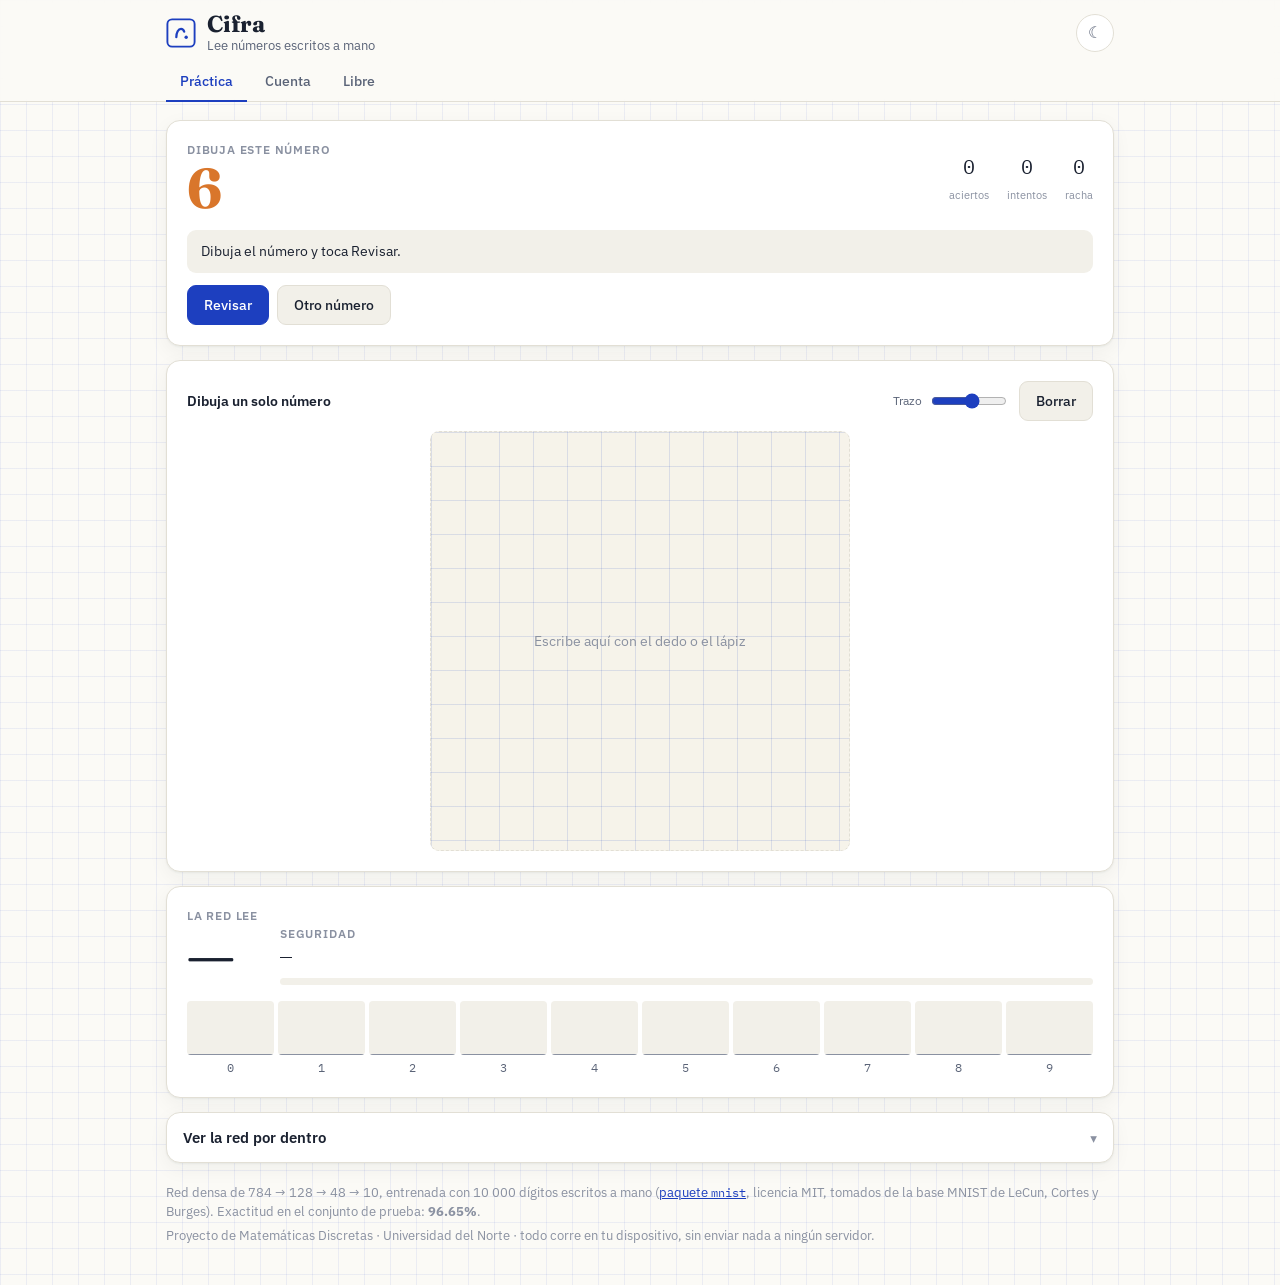
==== Cifra-un-solo-archivo.html @ fd07d506 "Agrega dos formas de ejecutar la app sin publicarla - Cifra-un-solo-archivo.html: la app entera en u" ====
<!doctype html>
<html lang="es">
<head>
<meta charset="utf-8">
<meta name="viewport" content="width=device-width, initial-scale=1, viewport-fit=cover">
<meta name="theme-color" content="#FBFAF6" media="(prefers-color-scheme: light)">
<meta name="theme-color" content="#141821" media="(prefers-color-scheme: dark)">
<meta name="description" content="Reconocedor de dígitos escritos a mano con una red neuronal que corre en el navegador, con un panel para ver la red por dentro. Proyecto de Matemáticas Discretas.">
<title>Cifra · reconocedor de dígitos</title>
<link rel="preconnect" href="https://fonts.googleapis.com">
<link rel="preconnect" href="https://fonts.gstatic.com" crossorigin>
<link rel="stylesheet" href="https://fonts.googleapis.com/css2?family=Fraunces:opsz,wght@9..144,600;9..144,700&family=IBM+Plex+Mono:wght@400;500&family=IBM+Plex+Sans:wght@400;500;600&display=swap">
<style>
/* estilos.css — Cifra
 * Idea visual: una hoja de cuaderno cuadriculado. El fondo lleva la cuadrícula,
 * el texto es tinta y el acento es el azul de un bolígrafo. El segundo acento,
 * mango, marca lo que el modo de práctica celebra.
 */

:root {
  /* color */
  --papel: #FBFAF6;
  --papel-hundido: #F2F0E9;
  --tarjeta: #FFFFFF;
  --cuadricula: rgba(29, 63, 191, 0.07);
  --cuadricula-fuerte: rgba(29, 63, 191, 0.13);
  --tinta: #1A2130;
  --tinta-suave: #5B6478;
  --tinta-tenue: #8A91A1;
  --borde: #E2DFD5;
  --acento: #1D3FBF;
  --acento-claro: #E8ECFB;
  --mango: #D9762B;
  --mango-claro: #FBEEE1;
  --bien: #1F7A4D;
  --bien-claro: #E4F3EB;
  --mal: #C0392B;
  --calido: #F6F3EA;

  /* tipografía */
  --display: "Fraunces", Georgia, "Times New Roman", serif;
  --texto: "IBM Plex Sans", system-ui, -apple-system, "Segoe UI", sans-serif;
  --mono: "IBM Plex Mono", ui-monospace, "SF Mono", Menlo, monospace;

  /* medidas */
  --radio: 14px;
  --radio-chico: 9px;
  --gutter: max(16px, env(safe-area-inset-left, 0px));
  --gutter-der: max(16px, env(safe-area-inset-right, 0px));
  --sombra: 0 1px 2px rgba(26, 33, 48, .05), 0 6px 20px rgba(26, 33, 48, .05);

  color-scheme: light;
}

@media (prefers-color-scheme: dark) {
  :root:not([data-tema="claro"]) {
    --papel: #141821;
    --papel-hundido: #0F131B;
    --tarjeta: #1B2130;
    --cuadricula: rgba(146, 164, 255, 0.07);
    --cuadricula-fuerte: rgba(146, 164, 255, 0.12);
    --tinta: #E7EAF2;
    --tinta-suave: #A2ABBF;
    --tinta-tenue: #717A8C;
    --borde: #2A3243;
    --acento: #8DA2FF;
    --acento-claro: #222B44;
    --mango: #E89B52;
    --mango-claro: #332616;
    --bien: #5FCB95;
    --bien-claro: #16301F;
    --mal: #F07A6C;
    --calido: #1A202C;
    --sombra: 0 1px 2px rgba(0, 0, 0, .3), 0 6px 20px rgba(0, 0, 0, .25);
    color-scheme: dark;
  }
}

:root[data-tema="oscuro"] {
  --papel: #141821;
  --papel-hundido: #0F131B;
  --tarjeta: #1B2130;
  --cuadricula: rgba(146, 164, 255, 0.07);
  --cuadricula-fuerte: rgba(146, 164, 255, 0.12);
  --tinta: #E7EAF2;
  --tinta-suave: #A2ABBF;
  --tinta-tenue: #717A8C;
  --borde: #2A3243;
  --acento: #8DA2FF;
  --acento-claro: #222B44;
  --mango: #E89B52;
  --mango-claro: #332616;
  --bien: #5FCB95;
  --bien-claro: #16301F;
  --mal: #F07A6C;
  --calido: #1A202C;
  --sombra: 0 1px 2px rgba(0, 0, 0, .3), 0 6px 20px rgba(0, 0, 0, .25);
  color-scheme: dark;
}

* { box-sizing: border-box; }

html, body { margin: 0; padding: 0; }

body {
  background-color: var(--papel);
  background-image:
    linear-gradient(var(--cuadricula) 1px, transparent 1px),
    linear-gradient(90deg, var(--cuadricula) 1px, transparent 1px);
  background-size: 26px 26px;
  color: var(--tinta);
  font-family: var(--texto);
  font-size: 15px;
  line-height: 1.5;
  padding-top: env(safe-area-inset-top, 0px);
  padding-bottom: env(safe-area-inset-bottom, 0px);
  -webkit-text-size-adjust: 100%;
}

h1, h2, h3 { margin: 0; text-wrap: balance; }

a { color: var(--acento); }

/* ---------- cabecera ---------- */
.cabecera {
  position: sticky;
  top: env(safe-area-inset-top, 0px);
  z-index: 20;
  /* Safari antiguo no entiende color-mix: se queda con el color sólido. */
  background: var(--papel);
  background: color-mix(in srgb, var(--papel) 92%, transparent);
  -webkit-backdrop-filter: blur(10px);
  backdrop-filter: blur(10px);
  border-bottom: 1px solid var(--borde);
}

body::before {
  content: "";
  position: fixed;
  inset: 0 0 auto;
  height: env(safe-area-inset-top, 0px);
  background: var(--papel);
  z-index: 21;
}

.cabecera-interior {
  max-width: 980px;
  margin-inline: auto;
  padding-left: var(--gutter);
  padding-right: var(--gutter-der);
  padding-block: 12px 10px;
  display: flex;
  align-items: center;
  justify-content: space-between;
  gap: 12px;
}

.marca { display: flex; align-items: center; gap: 11px; min-width: 0; }
.marca-icono { width: 30px; height: 30px; color: var(--acento); flex-shrink: 0; }
.marca h1 {
  font-family: var(--display);
  font-size: 23px;
  font-weight: 700;
  letter-spacing: -0.01em;
  line-height: 1.1;
}
.marca-sub {
  margin: 1px 0 0;
  font-size: 12.5px;
  color: var(--tinta-suave);
  line-height: 1.25;
}

.boton-icono {
  flex-shrink: 0;
  width: 38px; height: 38px;
  border: 1px solid var(--borde);
  border-radius: 50%;
  background: var(--tarjeta);
  color: var(--tinta-suave);
  font-size: 16px;
  cursor: pointer;
}
.boton-icono:hover { color: var(--acento); border-color: var(--acento); }
[data-tema-oscuro] { display: none; }
:root[data-tema="oscuro"] [data-tema-oscuro],
:root[data-tema="oscuro"] [data-tema-claro] { display: none; }
:root[data-tema="oscuro"] [data-tema-oscuro] { display: inline; }
@media (prefers-color-scheme: dark) {
  :root:not([data-tema="claro"]) [data-tema-claro] { display: none; }
  :root:not([data-tema="claro"]) [data-tema-oscuro] { display: inline; }
}

.pestanas {
  max-width: 980px;
  margin-inline: auto;
  padding-left: var(--gutter);
  padding-right: var(--gutter-der);
  display: flex;
  gap: 4px;
}
.pestana {
  appearance: none;
  border: 0;
  background: none;
  font-family: var(--texto);
  font-size: 14px;
  font-weight: 500;
  color: var(--tinta-suave);
  padding: 8px 14px 10px;
  cursor: pointer;
  border-bottom: 2.5px solid transparent;
  margin-bottom: -1px;
}
.pestana[aria-selected="true"] { color: var(--acento); border-bottom-color: var(--acento); }
.pestana:hover { color: var(--tinta); }

/* ---------- contenido ---------- */
.contenido {
  max-width: 980px;
  margin-inline: auto;
  padding-left: var(--gutter);
  padding-right: var(--gutter-der);
  padding-block: 18px 40px;
  display: flex;
  flex-direction: column;
  gap: 14px;
}

.tarjeta {
  background: var(--tarjeta);
  border: 1px solid var(--borde);
  border-radius: var(--radio);
  padding: 16px;
  box-shadow: var(--sombra);
  min-width: 0;
}

/* En práctica, el número que hay que dibujar va antes del lienzo: primero se
 * lee la consigna y después se dibuja. En los otros modos la lista va después. */
#aviso-carga { order: -3; }
.lienzo-tarjeta { order: 0; }
.lectura { order: 1; }
#vista-cuenta, #vista-libre { order: 2; }
.panel { order: 3; }
.pie { order: 4; }
#vista-practica { order: 2; }
body[data-modo="practica"] #vista-practica { order: -1; }

.aviso {
  margin: 0;
  padding: 10px 14px;
  background: var(--acento-claro);
  border-radius: var(--radio-chico);
  color: var(--acento);
  font-size: 14px;
}
.aviso[hidden] { display: none !important; }
.aviso.error { background: var(--mango-claro); color: var(--mango); }

.etiqueta-campo {
  display: block;
  font-size: 11.5px;
  font-weight: 600;
  letter-spacing: .07em;
  text-transform: uppercase;
  color: var(--tinta-tenue);
}

.nota { margin: 0; font-size: 13px; color: var(--tinta-suave); }
.nota:empty { display: none; }

/* ---------- lienzo ---------- */
.lienzo-tarjeta { padding: 14px; }

.lienzo-encabezado {
  display: flex;
  align-items: center;
  justify-content: space-between;
  gap: 10px;
  flex-wrap: wrap;
  margin-bottom: 10px;
}
.consigna { margin: 0; font-size: 14px; font-weight: 600; }
.lienzo-acciones { display: flex; align-items: center; gap: 10px; }
.grosor { display: flex; align-items: center; gap: 7px; font-size: 12px; color: var(--tinta-suave); }
.grosor input { width: 76px; accent-color: var(--acento); }

.lienzo-caja {
  position: relative;
  width: 100%;
  aspect-ratio: 16 / 9;
  max-width: 100%;
  margin-inline: auto;
  border-radius: var(--radio-chico);
  background: var(--calido);
  background-image:
    linear-gradient(var(--cuadricula-fuerte) 1px, transparent 1px),
    linear-gradient(90deg, var(--cuadricula-fuerte) 1px, transparent 1px);
  background-size: 34px 34px;
  border: 1.5px dashed var(--borde);
  overflow: hidden;
}
#lienzo {
  position: absolute;
  inset: 0;
  width: 100%;
  height: 100%;
  touch-action: none;
  cursor: crosshair;
  display: block;
}
.guias { position: absolute; inset: 0; pointer-events: none; }
.guias .caja-cifra {
  position: absolute;
  border: 1.5px solid var(--acento);
  border-radius: 4px;
  opacity: .5;
}
.guias .caja-cifra span {
  position: absolute;
  top: -9px; left: 4px;
  background: var(--tarjeta);
  padding: 0 4px;
  font-family: var(--mono);
  font-size: 11px;
  color: var(--acento);
  opacity: 1;
}
.pista-lienzo {
  position: absolute;
  inset: 0;
  margin: 0;
  display: grid;
  place-items: center;
  color: var(--tinta-tenue);
  font-size: 14px;
  pointer-events: none;
  transition: opacity .2s;
}
.pista-lienzo[hidden] { display: none; }

/* ---------- botones ---------- */
.boton {
  appearance: none;
  font-family: var(--texto);
  font-size: 14px;
  font-weight: 500;
  padding: 9px 16px;
  border-radius: var(--radio-chico);
  border: 1px solid var(--borde);
  background: var(--tarjeta);
  color: var(--tinta);
  cursor: pointer;
  min-height: 40px;
}
.boton:hover:not(:disabled) { border-color: var(--acento); color: var(--acento); }
.boton:disabled { opacity: .45; cursor: not-allowed; }
.boton-principal {
  background: var(--acento);
  border-color: var(--acento);
  color: #fff;
}
:root[data-tema="oscuro"] .boton-principal { color: #11151D; }
@media (prefers-color-scheme: dark) {
  :root:not([data-tema="claro"]) .boton-principal { color: #11151D; }
}
.boton-principal:hover:not(:disabled) { filter: brightness(1.08); color: #fff; }
:root[data-tema="oscuro"] .boton-principal:hover:not(:disabled) { color: #11151D; }
.boton-suave { background: var(--papel-hundido); }
.fila-botones { display: flex; flex-wrap: wrap; gap: 8px; margin-top: 12px; }

:focus-visible { outline: 2.5px solid var(--acento); outline-offset: 2px; border-radius: 4px; }

/* ---------- lectura ---------- */
.lectura-principal {
  display: flex;
  align-items: flex-end;
  gap: 22px;
  flex-wrap: wrap;
}
.lectura-numero { min-width: 0; }
.numero-grande {
  display: block;
  font-family: var(--display);
  font-size: clamp(40px, 12vw, 58px);
  font-weight: 700;
  line-height: 1.05;
  letter-spacing: -0.02em;
  font-variant-numeric: tabular-nums;
  word-break: break-all;
}
.lectura-confianza { flex: 1; min-width: 150px; }
.numero-medio {
  display: block;
  font-family: var(--mono);
  font-size: 20px;
  font-variant-numeric: tabular-nums;
}
.barra-confianza {
  height: 7px;
  border-radius: 99px;
  background: var(--papel-hundido);
  overflow: hidden;
  margin-top: 6px;
}
#barra-confianza-relleno {
  height: 100%;
  width: 0;
  background: var(--acento);
  border-radius: 99px;
  transition: width .18s ease-out, background-color .18s;
}

.probabilidades {
  display: grid;
  grid-template-columns: repeat(10, 1fr);
  gap: 4px;
  margin-top: 16px;
}
.prob {
  display: flex;
  flex-direction: column;
  align-items: center;
  gap: 4px;
  min-width: 0;
}
.prob-barra {
  width: 100%;
  height: 54px;
  background: var(--papel-hundido);
  border-radius: 4px;
  display: flex;
  align-items: flex-end;
  overflow: hidden;
}
.prob-relleno {
  width: 100%;
  background: var(--tinta-tenue);
  border-radius: 3px;
  transition: height .18s ease-out, background-color .18s;
}
.prob.ganadora .prob-relleno { background: var(--acento); }
.prob-etiqueta {
  font-family: var(--mono);
  font-size: 12px;
  color: var(--tinta-suave);
}
.prob.ganadora .prob-etiqueta { color: var(--acento); font-weight: 500; }

/* ---------- práctica ---------- */
.practica-cabeza {
  display: flex;
  align-items: center;
  justify-content: space-between;
  gap: 16px;
  flex-wrap: wrap;
}
.numero-objetivo {
  margin: 2px 0 0;
  font-family: var(--display);
  font-size: 56px;
  font-weight: 700;
  line-height: 1;
  color: var(--mango);
}
.practica-marcador { display: flex; gap: 18px; }
.practica-marcador div { text-align: center; }
.practica-marcador span {
  display: block;
  font-family: var(--mono);
  font-size: 20px;
  font-variant-numeric: tabular-nums;
}
.practica-marcador small { font-size: 11px; color: var(--tinta-tenue); }

.mensaje {
  margin: 14px 0 0;
  padding: 11px 14px;
  border-radius: var(--radio-chico);
  background: var(--papel-hundido);
  font-size: 14px;
}
.mensaje.bien { background: var(--bien-claro); color: var(--bien); font-weight: 500; }
.mensaje.casi { background: var(--mango-claro); color: var(--mango); }

/* ---------- cuenta ---------- */
.cuenta-lista { list-style: none; margin: 14px 0 0; padding: 0; display: flex; flex-direction: column; gap: 6px; }
.cuenta-lista li {
  display: flex;
  align-items: center;
  flex-wrap: wrap;
  gap: 10px;
  padding: 9px 12px;
  background: var(--papel-hundido);
  border-radius: var(--radio-chico);
}
.corrector {
  flex-basis: 100%;
  display: flex;
  flex-wrap: wrap;
  gap: 4px;
  padding-top: 8px;
  border-top: 1px solid var(--borde);
}
.corrector button {
  width: 36px; height: 36px;
  border: 1px solid var(--borde);
  border-radius: 6px;
  background: var(--tarjeta);
  color: var(--tinta);
  font-family: var(--mono);
  font-size: 15px;
  cursor: pointer;
}
.corrector button:hover { border-color: var(--acento); color: var(--acento); }
.corrector .cancelar { color: var(--tinta-tenue); margin-left: auto; }
.cuenta-lista .cifra.corregida { border-color: var(--bien); color: var(--bien); }
.cuenta-lista .cifras { display: flex; gap: 3px; flex: 1; flex-wrap: wrap; }
.cuenta-lista .cifra {
  font-family: var(--mono);
  font-size: 18px;
  padding: 2px 7px;
  border-radius: 5px;
  border: 1px solid transparent;
  background: var(--tarjeta);
  cursor: pointer;
}
.cuenta-lista .cifra.dudosa { border-color: var(--mango); color: var(--mango); }
.cuenta-lista .cifra:hover { border-color: var(--acento); }
.cuenta-lista .quitar {
  border: 0; background: none; color: var(--tinta-tenue);
  font-size: 17px; cursor: pointer; padding: 2px 6px; line-height: 1;
}
.cuenta-lista .quitar:hover { color: var(--mal); }
.cuenta-total {
  display: flex;
  justify-content: space-between;
  align-items: baseline;
  margin-top: 14px;
  padding-top: 13px;
  border-top: 1.5px solid var(--borde);
  font-size: 14px;
  font-weight: 600;
}
.cuenta-total output {
  font-family: var(--display);
  font-size: 34px;
  font-weight: 700;
  font-variant-numeric: tabular-nums;
}

.cifras-detectadas { display: flex; flex-wrap: wrap; gap: 8px; margin-top: 12px; }
.cifra-detectada {
  display: flex;
  flex-direction: column;
  align-items: center;
  gap: 5px;
  padding: 9px;
  border: 1px solid var(--borde);
  border-radius: var(--radio-chico);
  background: var(--papel-hundido);
}
.cifra-detectada canvas {
  width: 56px; height: 56px;
  image-rendering: pixelated;
  border-radius: 4px;
  background: var(--tarjeta);
}
.cifra-detectada b { font-family: var(--mono); font-size: 17px; }
.cifra-detectada small { font-size: 11px; color: var(--tinta-tenue); }

/* ---------- panel ---------- */
.panel {
  background: var(--tarjeta);
  border: 1px solid var(--borde);
  border-radius: var(--radio);
  box-shadow: var(--sombra);
  overflow: hidden;
}
.panel-boton {
  width: 100%;
  display: flex;
  align-items: center;
  justify-content: space-between;
  gap: 10px;
  padding: 15px 16px;
  background: none;
  border: 0;
  cursor: pointer;
  font-family: var(--texto);
  color: var(--tinta);
  text-align: left;
}
.panel-titulo { font-size: 15px; font-weight: 600; }
.panel-flecha { color: var(--tinta-tenue); transition: transform .2s; }
.panel-boton[aria-expanded="true"] .panel-flecha { transform: rotate(180deg); }
.panel-cuerpo { padding: 0 16px 18px; border-top: 1px solid var(--borde); }
.panel-cuerpo[hidden] { display: none; }

.subpestanas {
  display: flex;
  flex-wrap: wrap;
  gap: 4px;
  padding: 12px 0 10px;
  margin-bottom: 6px;
}
.subpestana {
  flex-shrink: 0;
  border: 1px solid var(--borde);
  background: var(--papel-hundido);
  border-radius: 99px;
  padding: 6px 14px;
  font-family: var(--texto);
  font-size: 13px;
  color: var(--tinta-suave);
  cursor: pointer;
}
.subpestana[aria-selected="true"] {
  background: var(--acento);
  border-color: var(--acento);
  color: #fff;
}
:root[data-tema="oscuro"] .subpestana[aria-selected="true"] { color: #11151D; }
@media (prefers-color-scheme: dark) {
  :root:not([data-tema="claro"]) .subpestana[aria-selected="true"] { color: #11151D; }
}

.seccion { display: flex; flex-direction: column; gap: 12px; }
.seccion[hidden] { display: none; }

.diagrama-caja { width: 100%; overflow-x: auto; }
#diagrama { display: block; width: 100%; height: auto; }

.leyenda { display: flex; flex-wrap: wrap; gap: 8px 16px; font-size: 12px; color: var(--tinta-suave); }
.leyenda b { font-family: var(--mono); font-weight: 500; color: var(--tinta); }

.controles-neuronas { font-size: 13px; color: var(--tinta-suave); }
.controles-neuronas input { accent-color: var(--acento); }

.rejilla-neuronas {
  display: grid;
  grid-template-columns: repeat(auto-fill, minmax(62px, 1fr));
  gap: 7px;
}

.comparacion-plantillas {
  margin-top: 6px;
  padding-top: 14px;
  border-top: 1px solid var(--borde);
  display: flex;
  flex-direction: column;
  gap: 9px;
}
.comparacion-plantillas h3 {
  font-family: var(--display);
  font-size: 15px;
  font-weight: 600;
}
.comparacion-filas { display: flex; flex-direction: column; gap: 12px; }
.comparacion-filas .etiqueta-campo { margin-bottom: 6px; }
.plantillas { display: grid; grid-template-columns: repeat(auto-fill, minmax(58px, 1fr)); gap: 7px; }
.plantilla {
  display: flex;
  flex-direction: column;
  align-items: center;
  gap: 3px;
  border: 1px solid var(--borde);
  border-radius: 7px;
  background: var(--papel-hundido);
  padding: 4px;
}
.plantilla canvas { width: 100%; height: auto; image-rendering: pixelated; border-radius: 3px; }
.plantilla small { font-family: var(--mono); font-size: 11px; color: var(--tinta-suave); }
.neurona {
  border: 1.5px solid var(--borde);
  border-radius: 7px;
  background: var(--papel-hundido);
  padding: 4px;
  cursor: pointer;
  display: flex;
  flex-direction: column;
  align-items: center;
  gap: 3px;
}
.neurona canvas { width: 100%; height: auto; image-rendering: pixelated; border-radius: 3px; }
.neurona small { font-family: var(--mono); font-size: 10.5px; color: var(--tinta-tenue); }
.neurona.activa { border-color: var(--acento); background: var(--acento-claro); }
.neurona.activa small { color: var(--acento); }
.neurona .medidor { width: 100%; height: 3px; border-radius: 99px; background: var(--borde); overflow: hidden; }
.neurona .medidor i { display: block; height: 100%; background: var(--acento); }

/* ---------- cálculo ---------- */
.calculo { display: flex; flex-direction: column; gap: 13px; }
.calculo-cabeza { display: flex; align-items: center; gap: 13px; flex-wrap: wrap; }
.calculo-cabeza canvas {
  width: 70px; height: 70px;
  image-rendering: pixelated;
  border-radius: 6px;
  border: 1px solid var(--borde);
}
.formula {
  font-family: var(--mono);
  font-size: 13px;
  line-height: 1.75;
  background: var(--papel-hundido);
  border-radius: var(--radio-chico);
  padding: 13px;
  overflow-x: auto;
  white-space: pre;
}
.formula .op { color: var(--tinta-tenue); }
.formula .val { color: var(--acento); }
.formula .res { color: var(--mango); font-weight: 500; }

.tabla-terminos { width: 100%; border-collapse: collapse; font-family: var(--mono); font-size: 12.5px; }
.tabla-terminos th, .tabla-terminos td { padding: 5px 9px; text-align: right; border-bottom: 1px solid var(--borde); }
.tabla-terminos th:first-child, .tabla-terminos td:first-child { text-align: left; }
.tabla-terminos th { color: var(--tinta-tenue); font-weight: 500; font-size: 11px; text-transform: uppercase; letter-spacing: .05em; }
.tabla-caja { overflow-x: auto; }

/* ---------- discreta ---------- */
.discreta { display: flex; flex-direction: column; gap: 16px; }
.bloque-discreto h3 {
  font-family: var(--display);
  font-size: 16px;
  font-weight: 600;
  margin-bottom: 5px;
}
.matriz-binaria {
  font-family: var(--mono);
  font-size: clamp(8px, 2.4vw, 11px);
  line-height: 1.1;
  letter-spacing: .1em;
  overflow-x: auto;
  background: var(--papel-hundido);
  padding: 12px;
  border-radius: var(--radio-chico);
  white-space: pre;
  color: var(--tinta-suave);
  text-align: center;
}
.datos-rejilla {
  display: grid;
  grid-template-columns: repeat(auto-fit, minmax(min(100%, 150px), 1fr));
  gap: 9px;
}
.dato {
  background: var(--papel-hundido);
  border-radius: var(--radio-chico);
  padding: 11px 13px;
}
.dato b {
  display: block;
  font-family: var(--mono);
  font-size: 19px;
  font-weight: 500;
  font-variant-numeric: tabular-nums;
  color: var(--acento);
  word-break: break-all;
}
.dato span { font-size: 12px; color: var(--tinta-suave); }

.ranking { display: flex; flex-direction: column; gap: 4px; }
.ranking-fila { display: flex; align-items: center; gap: 9px; font-size: 13px; }
.ranking-fila .d { font-family: var(--mono); width: 1.3em; font-weight: 500; }
.ranking-fila .b { flex: 1; height: 15px; background: var(--papel-hundido); border-radius: 3px; overflow: hidden; }
.ranking-fila .b i { display: block; height: 100%; background: var(--tinta-tenue); }
.ranking-fila.primera .b i { background: var(--acento); }
.ranking-fila .v { font-family: var(--mono); font-size: 12px; color: var(--tinta-suave); min-width: 3.2em; text-align: right; }

/* ---------- entrenar ---------- */
.guardar-botones { display: flex; flex-wrap: wrap; gap: 5px; margin-top: 7px; }
.guardar-botones button {
  width: 40px; height: 40px;
  border: 1px solid var(--borde);
  background: var(--papel-hundido);
  border-radius: 7px;
  font-family: var(--mono);
  font-size: 16px;
  color: var(--tinta);
  cursor: pointer;
}
.guardar-botones button:hover:not(:disabled) { border-color: var(--acento); color: var(--acento); }
.guardar-botones button:disabled { opacity: .4; cursor: not-allowed; }

.muestras-resumen { display: flex; flex-direction: column; gap: 7px; }
.muestras-conteo { display: flex; flex-wrap: wrap; gap: 5px; }
.muestras-conteo span {
  font-family: var(--mono);
  font-size: 12px;
  padding: 3px 8px;
  border-radius: 5px;
  background: var(--papel-hundido);
  color: var(--tinta-suave);
}
.muestras-conteo span.tiene { background: var(--acento-claro); color: var(--acento); }

.entrenamiento-estado { margin-top: 12px; display: flex; flex-direction: column; gap: 8px; }
#curva { width: 100%; height: 110px; display: block; border-radius: var(--radio-chico); background: var(--papel-hundido); }

/* ---------- pie ---------- */
.pie {
  margin-top: 6px;
  font-size: 12.5px;
  color: var(--tinta-tenue);
  display: flex;
  flex-direction: column;
  gap: 5px;
}
.pie p { margin: 0; }
.pie code { font-family: var(--mono); font-size: 11.5px; }

/* ---------- responsive ---------- */
@media (min-width: 720px) {
  body { font-size: 15.5px; }
  .tarjeta { padding: 20px; }
  /* Para una sola cifra basta un cuadrado; para varias, un renglón ancho. */
  body[data-modo="practica"] .lienzo-caja { aspect-ratio: 1 / 1; max-width: 420px; }
  body[data-modo="cuenta"] .lienzo-caja,
  body[data-modo="libre"] .lienzo-caja { aspect-ratio: 21 / 9; }
}

@media (max-width: 430px) {
  .probabilidades { gap: 3px; }
  .prob-barra { height: 44px; }
  .prob-etiqueta { font-size: 11px; }
  .practica-marcador { gap: 13px; }
  .numero-objetivo { font-size: 46px; }
  .lienzo-caja { aspect-ratio: 4 / 3; }
  body[data-modo="practica"] .lienzo-caja { aspect-ratio: 1 / 1; }
  .marca-sub { display: none; }
  .marca h1 { font-size: 21px; }
}

@media (prefers-reduced-motion: reduce) {
  * { animation-duration: .01ms !important; transition-duration: .01ms !important; }
}

</style>
</head>
<body>

<header class="cabecera">
  <div class="cabecera-interior">
    <div class="marca">
      <svg class="marca-icono" viewBox="0 0 32 32" aria-hidden="true">
        <rect x="1.5" y="1.5" width="29" height="29" rx="5" fill="none" stroke="currentColor" stroke-width="2"/>
        <path d="M11 20.5c0-5 2.2-9 5-9 1.8 0 2.9 1.3 3.4 3" fill="none" stroke="currentColor" stroke-width="2.4" stroke-linecap="round"/>
        <circle cx="21.5" cy="20.5" r="1.8" fill="currentColor"/>
      </svg>
      <div>
        <h1>Cifra</h1>
        <p class="marca-sub">Lee números escritos a mano</p>
      </div>
    </div>
    <button id="btn-tema" class="boton-icono" type="button" aria-label="Cambiar entre tema claro y oscuro">
      <span data-tema-claro>☾</span><span data-tema-oscuro>☀</span>
    </button>
  </div>
  <nav class="pestanas" role="tablist" aria-label="Modos">
    <button class="pestana" role="tab" aria-selected="true" aria-controls="vista-practica" id="tab-practica" data-modo="practica">Práctica</button>
    <button class="pestana" role="tab" aria-selected="false" aria-controls="vista-cuenta" id="tab-cuenta" data-modo="cuenta">Cuenta</button>
    <button class="pestana" role="tab" aria-selected="false" aria-controls="vista-libre" id="tab-libre" data-modo="libre">Libre</button>
  </nav>
</header>

<main class="contenido">

  <p id="aviso-carga" class="aviso">Cargando la red…</p>

  <!-- ===== Zona de dibujo, común a los tres modos ===== -->
  <section class="tarjeta lienzo-tarjeta">
    <div class="lienzo-encabezado">
      <p id="consigna" class="consigna">Dibuja un número</p>
      <div class="lienzo-acciones">
        <label class="grosor" for="grosor">
          <span>Trazo</span>
          <input type="range" id="grosor" min="3" max="14" step="1" value="7" aria-label="Grosor del trazo">
        </label>
        <button id="btn-borrar" class="boton boton-suave" type="button">Borrar</button>
      </div>
    </div>
    <div class="lienzo-caja">
      <canvas id="lienzo" aria-label="Zona para dibujar con el dedo, el lápiz o el mouse"></canvas>
      <div id="guias" class="guias" aria-hidden="true"></div>
      <p id="pista-lienzo" class="pista-lienzo">Escribe aquí con el dedo o el lápiz</p>
    </div>
  </section>

  <!-- ===== Lectura de la red ===== -->
  <section class="tarjeta lectura" aria-live="polite">
    <div class="lectura-principal">
      <div class="lectura-numero">
        <span class="etiqueta-campo">La red lee</span>
        <output id="lectura" class="numero-grande">—</output>
      </div>
      <div class="lectura-confianza">
        <span class="etiqueta-campo">Seguridad</span>
        <output id="confianza" class="numero-medio">—</output>
        <div class="barra-confianza"><div id="barra-confianza-relleno"></div></div>
      </div>
    </div>
    <div id="probabilidades" class="probabilidades"></div>
    <p id="nota-lectura" class="nota"></p>
  </section>

  <!-- ===== Modo práctica ===== -->
  <section class="tarjeta vista" id="vista-practica" role="tabpanel" aria-labelledby="tab-practica">
    <div class="practica-cabeza">
      <div>
        <span class="etiqueta-campo">Dibuja este número</span>
        <p id="practica-objetivo" class="numero-objetivo">7</p>
      </div>
      <div class="practica-marcador">
        <div><span id="practica-aciertos">0</span><small>aciertos</small></div>
        <div><span id="practica-intentos">0</span><small>intentos</small></div>
        <div><span id="practica-racha">0</span><small>racha</small></div>
      </div>
    </div>
    <p id="practica-mensaje" class="mensaje">Dibuja el número y toca Revisar.</p>
    <div class="fila-botones">
      <button id="practica-revisar" class="boton boton-principal" type="button">Revisar</button>
      <button id="practica-otro" class="boton boton-suave" type="button">Otro número</button>
    </div>
  </section>

  <!-- ===== Modo cuenta ===== -->
  <section class="tarjeta vista" id="vista-cuenta" role="tabpanel" aria-labelledby="tab-cuenta" hidden>
    <p class="nota">Escribe un precio o una cantidad y agrégalo a la cuenta. Si una cifra quedó mal, tócala en la lista para corregirla.</p>
    <div class="fila-botones">
      <button id="cuenta-agregar" class="boton boton-principal" type="button">Agregar a la cuenta</button>
      <button id="cuenta-vaciar" class="boton boton-suave" type="button">Vaciar</button>
    </div>
    <ul id="cuenta-lista" class="cuenta-lista"></ul>
    <div class="cuenta-total">
      <span>Total</span>
      <output id="cuenta-total">0</output>
    </div>
    <p id="cuenta-riesgo" class="nota"></p>
  </section>

  <!-- ===== Modo libre ===== -->
  <section class="tarjeta vista" id="vista-libre" role="tabpanel" aria-labelledby="tab-libre" hidden>
    <p class="nota">Dibuja lo que quieras y mira cómo lo lee la red. Abre el panel de abajo para ver qué pasa por dentro mientras dibujas.</p>
    <div id="cifras-detectadas" class="cifras-detectadas"></div>
  </section>

  <!-- ===== Panel: la red por dentro ===== -->
  <section class="panel" id="panel">
    <button id="panel-boton" class="panel-boton" type="button" aria-expanded="false" aria-controls="panel-cuerpo">
      <span class="panel-titulo">Ver la red por dentro</span>
      <span class="panel-flecha" aria-hidden="true">▾</span>
    </button>
    <div id="panel-cuerpo" class="panel-cuerpo" hidden>
      <nav class="subpestanas" role="tablist" aria-label="Secciones del panel">
        <button class="subpestana" role="tab" aria-selected="true" data-seccion="capas">Capas</button>
        <button class="subpestana" role="tab" aria-selected="false" data-seccion="neuronas">Neuronas</button>
        <button class="subpestana" role="tab" aria-selected="false" data-seccion="calculo">Cálculo</button>
        <button class="subpestana" role="tab" aria-selected="false" data-seccion="discreta">Discreta</button>
        <button class="subpestana" role="tab" aria-selected="false" data-seccion="entrenar">Entrenar</button>
      </nav>

      <div class="seccion" data-seccion="capas">
        <p class="nota">Cada punto es una neurona. Entre más encendida, más se activa con lo que acabas de dibujar. Toca una neurona para ver qué mira.</p>
        <div class="diagrama-caja">
          <canvas id="diagrama" aria-label="Diagrama de la red con las neuronas encendidas"></canvas>
        </div>
        <div class="leyenda" id="leyenda-capas"></div>
      </div>

      <div class="seccion" data-seccion="neuronas" hidden>
        <p class="nota">Los pesos de cada neurona de la primera capa, vistos como imagen de 28×28. El rojo suma y el azul resta: la neurona se activa cuando el trazo cae sobre el rojo y evita el azul.</p>
        <div class="controles-neuronas">
          <label><input type="checkbox" id="solo-activas" checked> Mostrar solo las más activas</label>
        </div>
        <div id="rejilla-neuronas" class="rejilla-neuronas"></div>
        <div class="comparacion-plantillas">
          <h3>Los pesos no son un retrato del dígito</h3>
          <p class="nota">Es tentador esperar que los pesos se parezcan al número, pero no es así, ni siquiera en un modelo de una sola capa. Abajo están las dos cosas para comparar: la imagen promedio de cada dígito, que sí parece un dígito, y los pesos que aprende una regresión logística sin capas ocultas, que se ven revueltos. La razón es que los pesos no describen cómo es el dígito, sino qué lo distingue de los otros nueve. Con todo, esa regresión acierta <strong id="plantillas-acc">—</strong> y la red de este proyecto <strong id="plantillas-acc-red">—</strong>.</p>
          <div id="plantillas" class="comparacion-filas"></div>
        </div>
      </div>

      <div class="seccion" data-seccion="calculo" hidden>
        <p class="nota">La cuenta que hace la neurona seleccionada con el dibujo actual. Son los números de verdad, no un ejemplo.</p>
        <div id="calculo-contenido" class="calculo"></div>
      </div>

      <div class="seccion" data-seccion="discreta" hidden>
        <div id="discreta-contenido" class="discreta"></div>
      </div>

      <div class="seccion" data-seccion="entrenar" hidden>
        <p class="nota">La red aprendió con dígitos escritos con lápiz por otras personas. Aquí puedes guardar tus propios trazos y reentrenarla para que se acostumbre a tu letra.</p>
        <div class="guardar-muestra">
          <span class="etiqueta-campo">Guardar el dibujo actual como…</span>
          <div id="guardar-botones" class="guardar-botones"></div>
        </div>
        <div class="muestras-resumen">
          <p id="muestras-texto" class="nota">Todavía no has guardado ningún dibujo.</p>
          <div id="muestras-conteo" class="muestras-conteo"></div>
        </div>
        <div class="fila-botones">
          <button id="btn-reentrenar" class="boton boton-principal" type="button" disabled>Reentrenar</button>
          <button id="btn-restaurar" class="boton boton-suave" type="button">Volver a la red original</button>
          <button id="btn-borrar-muestras" class="boton boton-suave" type="button">Borrar mis dibujos</button>
        </div>
        <div class="entrenamiento-estado">
          <canvas id="curva" aria-label="Curva de pérdida del reentrenamiento"></canvas>
          <p id="entrenar-mensaje" class="nota"></p>
        </div>
      </div>
    </div>
  </section>

  <footer class="pie">
    <p>
      Red densa de <span id="pie-arquitectura">—</span>, entrenada con 10&nbsp;000 dígitos escritos a mano
      (<a href="https://github.com/cazala/mnist" target="_blank" rel="noopener">paquete <code>mnist</code></a>, licencia MIT,
      tomados de la base MNIST de LeCun, Cortes y Burges).
      Exactitud en el conjunto de prueba: <strong id="pie-accuracy">—</strong>.
    </p>
    <p>Proyecto de Matemáticas Discretas · Universidad del Norte · todo corre en tu dispositivo, sin enviar nada a ningún servidor.</p>
  </footer>
</main>

<script type="module">
const PESOS_INCRUSTADOS = {"formato":"mlp-densa-plana","lado":28,"capas":[784,128,48,10],"activacion_oculta":"relu","activacion_salida":"softmax","etiquetas":["0","1","2","3","4","5","6","7","8","9"],"accuracy_test":0.9665,"decimales":4,"curva_perdida":[0.37028,0.12554,0.08216,0.05794,0.04377,0.03969,0.02962,0.02825,0.02284,0.0222,0.02104,0.01555,0.01968,0.01555,0.02015,0.01475,0.01806,0.01237,0.01677,0.01033,0.00824,0.01429,0.01797,0.01182,0.00949,0.01627,0.00986,0.00943,0.01262,0.01101,0.01278,0.01037],"W":[[-0.0,-0.0,-0.0,0.0,0.0,0.0,0.0,-0.0,0.0,-0.0,0.0,-0.0,-0.0,0.0,0.0,0.0,-0.0,-0.0,-0.0,0.0,0.0,0.0,0.0,-0.0,-0.0,-0.0,0.0,-0.0,0.0,0.0,0.0,0.0,0.0,-0.0,0.0,-0.0,-0.0,0.0,0.0,-0.0,0.0,0.0,-0.0,-0.0,0.0,0.0,-0.0,-0.0,0.0,0.0,-0.0,-0.0,-0.0,-0.0,0.0,-0.0,0.0,0.0,0.0,-0.0,-0.0,0.0,-0.0,-0.0,0.0,0.0,0.0,-0.0,0.0,-0.0,-0.0,0.0,0.0,-0.0,-0.0,-0.0,-0.0,0.0,-0.0,0.0,-0.0,-0.0,-0.0,0.0,-0.0,-0.0,-0.0,0.0,-0.0,0.0,0.0,-0.0,-0.0,0.0,0.0,0.0,-0.0,-0.0,0.0,0.0,0.0,0.0,-0.0,0.0,-0.0,-0.0,-0.0,0.0,0.0,0.0,0.0,0.0,0.0,-0.0,0.0,-0.0,-0.0,0.0,-0.0,0.0,-0.0,-0.0,-0.0,0.0,-0.0,-0.0,-0.0,-0.0,0.0,-0.0,-0.0,0.0,0.0,-0.0,-0.0,-0.0,-0.0,0.0,-0.0,-0.0,0.0,-0.0,-0.0,-0.0,0.0,-0.0,0.0,0.0,0.0,0.0,-0.0,0.0,0.0,0.0,-0.0,-0.0,0.0,-0.0,0.0,-0.0,-0.0,0.0,0.0,0.0,0.0,-0.0,-0.0,0.0,-0.0,0.0,0.0,0.0,-0.0,0.0,0.0,0.0,0.0,-0.0,-0.0,0.0,-0.0,0.0,-0.0,-0.0,0.0,0.0,-0.0,0.0,-0.0,0.0,0.0,-0.0,-0.0,0.0,-0.0,-0.0,-0.0,-0.0,-0.0,-0.0,0.0,0.0,0.0,-0.0,0.0,0.0,0.0,0.0,0.0,0.0,0.0,0.0,0.0,0.0,-0.0,0.0,-0.0,0.0,0.0,-0.0,0.0,0.0,0.0,-0.0,0.0,-0.0,-0.0,-0.0,-0.0,0.0,-0.0,0.0,0.0,0.0,0.0,-0.0,0.0,0.0,0.0,0.0,-0.0,-0.0,-0.0,-0.0,0.0,-0.0,-0.0,0.0,0.0,-0.0,-0.0,-0.0,-0.0,-0.0,0.0,0.0,-0.0,0.0,0.0,0.0,0.0,-0.0,0.0,-0.0,-0.0,-0.0,0.0,0.0,-0.0,-0.0,-0.0,-0.0,-0.0,-0.0,-0.0,0.0,0.0,0.0,0.0,-0.0,-0.0,-0.0,-0.0,0.0,0.0,-0.0,0.0,0.0,0.0,0.0,0.0,0.0,-0.0,-0.0,0.0,-0.0,-0.0,0.0,-0.0,0.0,0.0,-0.0,0.0,0.0,-0.0,-0.0,-0.0,-0.0,-0.0,0.0,-0.0,0.0,0.0,0.0,-0.0,0.0,-0.0,0.0,0.0,-0.0,0.0,-0.0,0.0,0.0,-0.0,-0.0,-0.0,0.0,-0.0,-0.0,-0.0,0.0,0.0,0.0,0.0,-0.0,-0.0,0.0,-0.0,0.0,0.0,0.0,0.0,-0.0,0.0,0.0,0.0,0.0,-0.0,0.0,0.0,-0.0,0.0,0.0,0.0,0.0,0.0,0.0,-0.0,0.0,-0.0,0.0,-0.0,0.0,-0.0,-0.0,0.0,-0.0,0.0,-0.0,0.0,0.0,0.0,0.0,-0.0,-0.0,-0.0,0.0,-0.0,0.0,0.0,0.0,0.0,-0.0,-0.0,-0.0,0.0,0.0,0.0,-0.0,-0.0,-0.0,-0.0,-0.0,-0.0,-0.0,-0.0,-0.0,0.0,0.0,0.0,-0.0,-0.0,-0.0,-0.0,-0.0,-0.0,0.0,-0.0,0.0,-0.0,-0.0,-0.0,0.0,0.0,0.0,0.0,-0.0,0.0,0.0,-0.0,-0.0,0.0,0.0,0.0,0.0,-0.0,-0.0,-0.0,0.0,0.0,-0.0,0.0,0.0,0.0,0.0,0.0,-0.0,-0.0,0.0,0.0,-0.0,-0.0,-0.0,-0.0,-0.0,-0.0,0.0,-0.0,0.0,-0.0,0.0,-0.0,-0.0,0.0,0.0,0.0,0.0,0.0,0.0,0.0,0.0,-0.0,0.0,0.0,-0.0,0.0,-0.0,0.0,-0.0,0.0,-0.0,0.0,-0.0,-0.0,-0.0,0.0,-0.0,-0.0,-0.0,0.0,0.0,-0.0,0.0,0.0,-0.0,0.0,0.0,-0.0,-0.0,-0.0,0.0,0.0,0.0,-0.0,-0.0,-0.0,0.0,-0.0,-0.0,0.0,-0.0,-0.0,-0.0,0.0,0.0,-0.0,-0.0,-0.0,-0.0,0.0,-0.0,0.0,-0.0,-0.0,0.0,-0.0,0.0,-0.0,0.0,0.0,-0.0,-0.0,-0.0,-0.0,0.0,0.0,-0.0,-0.0,-0.0,-0.0,0.0,0.0,0.0,-0.0,-0.0,0.0,-0.0,-0.0,0.0,-0.0,-0.0,-0.0,-0.0,0.0,0.0,0.0,0.0,-0.0,-0.0,-0.0,-0.0,0.0,0.0,0.0,-0.0,0.0,0.0,-0.0,-0.0,0.0,-0.0,0.0,-0.0,-0.0,0.0,-0.0,0.0,0.0,-0.0,-0.0,-0.0,-0.0,-0.0,-0.0,-0.0,-0.0,0.0,0.0,-0.0,0.0,-0.0,0.0,0.0,-0.0,-0.0,-0.0,0.0,0.0,0.0,-0.0,-0.0,-0.0,-0.0,-0.0,0.0,0.0,-0.0,0.0,0.0,0.0,0.0,0.0,0.0,-0.0,-0.0,-0.0,-0.0,-0.0,0.0,-0.0,0.0,-0.0,-0.0,-0.0,-0.0,0.0,-0.0,-0.0,0.0,-0.0,0.0,-0.0,0.0,0.0,0.0,-0.0,-0.0,0.0,-0.0,-0.0,-0.0,-0.0,0.0,0.0,0.0,-0.0,-0.0,-0.0,0.0,-0.0,-0.0,-0.0,0.0,0.0,0.0,0.0,0.0,-0.0,-0.0,-0.0,0.0,0.0,0.0,0.0,-0.0,0.0,-0.0,0.0,0.0,0.0,-0.0,-0.0,-0.0,-0.0,0.0,-0.0,0.0,-0.0,-0.0,0.0,0.0,-0.0,0.0,-0.0,-0.0,-0.0,-0.0,-0.0,-0.0,0.0,-0.0,-0.0,0.0,0.0,-0.0,-0.0,-0.0,-0.0,0.0,-0.0,0.0,-0.0,-0.0,-0.0,0.0,-0.0,0.0,0.0,0.0,-0.0,-0.0,0.0,0.0,-0.0,0.0,0.0,-0.0,-0.0,0.0,-0.0,0.0,0.0,-0.0,-0.0,-0.0,-0.0,-0.0,-0.0,0.0,0.0,0.0,-0.0,0.0,-0.0,0.0,0.0,0.0,-0.0,0.0,0.0,-0.0,-0.0,-0.0,-0.0,0.0,-0.0,-0.0,0.0,0.0,-0.0,0.0,0.0,0.0,0.0,-0.0,-0.0,-0.0,-0.0,-0.0,-0.0,0.0,-0.0,0.0,-0.0,-0.0,-0.0,-0.0,0.0,0.0,-0.0,-0.0,-0.0,0.0,-0.0,-0.0,-0.0,0.0,-0.0,0.0,-0.0,0.0,0.0,-0.0,-0.0,0.0,0.0,-0.0,-0.0,0.0,0.0,0.0,-0.0,-0.0,0.0,-0.0,-0.0,0.0022,-0.0,-0.0,-0.0,0.0,-0.0,-0.0,0.0,-0.0,0.0,-0.0,0.0,0.0039,0.0,0.0,-0.0002,0.0,-0.0,0.0,-0.0,-0.0,-0.0,-0.0,0.0,0.0,-0.0,0.0,-0.0036,-0.0035,0.0,0.0,-0.0,-0.0,-0.0,0.0,-0.0,-0.0,-0.0,-0.0,0.0037,0.0,-0.0,0.0,-0.0,-0.0,-0.0,-0.0,0.0,0.0,0.0,-0.0,0.0,0.0,0.0,-0.0,-0.0,-0.0,-0.0,-0.0,-0.0,0.002,0.0001,0.0,-0.0,0.0,-0.0026,0.0,0.0,-0.0,-0.0035,0.0,0.0,0.0,-0.0,-0.0,-0.0,0.0,-0.0,-0.0,0.0,0.0008,0.0,0.0,-0.0,0.0103,0.0,-0.0,0.0,-0.0,-0.0,0.0,-0.0,-0.0,0.0,0.0,-0.0,-0.0,-0.0,-0.0,0.0,-0.0,-0.0,-0.0,-0.0,0.0,0.0,-0.0001,0.0,-0.0,-0.0,-0.0,-0.0,-0.0,-0.0,-0.0,0.0,0.0,-0.0,-0.0,0.0,-0.0,-0.0,-0.0,0.0,-0.0,0.0,0.0,0.0,0.016,0.0,0.0,-0.0,-0.0,-0.0001,0.0,-0.0,-0.0,-0.0,-0.0,-0.0,0.0217,-0.0,0.0,-0.0037,-0.0,0.0,0.0,-0.0001,-0.0,-0.0,0.0,0.0,0.0,-0.0,-0.0,-0.021,-0.021,0.0,-0.0,-0.0001,0.0,-0.0,0.0,-0.0,0.0,-0.0,-0.0,0.0215,-0.0,-0.0,0.0,-0.0,-0.0,-0.0,0.0,-0.0,0.0,-0.0,-0.0,-0.0,0.0,0.0004,0.0,-0.0,0.0,-0.0,-0.0,-0.0,0.0156,0.0006,-0.0,0.0,0.0,-0.0129,0.0,-0.0,0.0,-0.0208,0.0,0.0,-0.0,-0.0001,-0.0,-0.0005,0.0,-0.0,-0.0,0.0,0.0097,-0.0,0.0001,-0.0,0.0357,0.0,0.0,-0.0,0.0,0.0,0.0,0.0,0.0,-0.0,0.0,-0.0,-0.0008,-0.0,-0.0,0.0,0.0,-0.0009,-0.0,-0.0,0.0002,0.0,-0.0016,-0.0,0.0,-0.0,0.0001,0.0,-0.0,-0.0,-0.0001,0.0,0.0,-0.0,0.0,0.0,0.0,-0.0,-0.0001,0.0,0.0044,0.0,0.0,-0.0,0.0028,0.0,0.0,0.0,-0.0008,-0.0002,-0.0,0.0,-0.0,-0.0003,0.0005,0.0,0.0068,-0.0,-0.0,-0.0008,0.0,-0.0001,-0.0014,0.0192,-0.0015,0.0,0.0,0.0002,-0.0,0.0,0.0,-0.0091,-0.0076,-0.0,-0.0001,-0.0001,0.0012,0.0,-0.0,-0.0,0.0,-0.0,-0.0,0.0048,-0.0004,0.0069,-0.0,0.0004,-0.0,-0.0007,0.0006,-0.0001,0.0004,-0.0011,-0.0,-0.0,0.0003,0.0003,0.0034,0.0001,0.0012,0.0009,-0.0,0.0002,0.003,-0.0006,0.0,0.0,0.0,-0.0003,0.0,0.0,-0.0,-0.0123,-0.0,0.0,-0.0,-0.0,0.0,-0.0001,0.0,-0.001,0.0002,0.0,0.0059,-0.0,0.0,0.0,0.0168,-0.0,0.0003,-0.0,-0.0007,0.0022,-0.001,0.0019,-0.0,-0.0,0.0,-0.0,-0.0001,-0.0,-0.0,-0.0019,-0.0,-0.0012,0.0,0.0,0.0001,-0.0,-0.0003,0.0001,-0.0,-0.0,0.0099,0.0,-0.0176,0.0181,-0.0312,0.0,0.0002,-0.0,0.0,0.0,0.0,-0.0008,-0.1512,0.0003,0.1342,-0.004,-0.1453,-0.0033,0.1324,-0.2467,-0.0,-0.1195,-0.0022,0.2565,-0.0,-0.0002,0.0,0.025,0.3411,-0.0001,0.0365,-0.0884,0.0003,0.0337,0.0,-0.0376,-0.0069,0.4941,-0.3635,-0.0053,0.0,-0.0454,0.0583,0.0026,0.0,-0.0861,-0.0911,0.0,-0.0457,0.001,0.2882,-0.0005,-0.0,-0.0055,-0.2679,-0.0023,-0.0,0.1115,0.1082,0.0688,-0.0,0.004,-0.0,-0.1438,0.0156,-0.1157,0.009,-0.2541,0.0,0.0,0.0306,0.0022,-0.1177,0.0046,0.2435,0.107,0.0001,0.0671,0.5662,-0.0267,-0.0,0.002,-0.044,-0.0002,-0.2187,0.0,-0.066,-0.2269,0.013,-0.0,-0.134,0.0634,0.0002,-0.0461,0.0004,-0.3065,0.2355,-0.2083,0.0735,-0.0272,0.1104,0.0,0.0419,0.0,0.1399,-0.0008,-0.4027,0.0739,-0.0786,0.0268,-0.0001,-0.0,0.0003,-0.0988,-0.0016,-0.1107,-0.0325,-0.0409,-0.1434,0.2463,-0.0624,0.0,0.0084,-0.0001,0.0638,-0.0001,-0.0022,-0.0001,0.0254,-0.0002,-0.246,0.0475,-0.2185,-0.0004,0.0003,-0.0,0.0,-0.0001,-0.0,-0.005,-0.3066,-0.0001,0.1619,-0.0147,-0.1897,-0.0198,0.4626,-0.4859,0.0023,-0.2058,-0.0021,0.4851,-0.0,-0.001,0.0,0.0386,0.6914,-0.0323,-0.0147,-0.1121,0.0009,-0.0027,0.0048,0.0021,-0.0173,0.72,-0.5896,-0.0363,0.0,0.2429,0.2357,0.0008,0.0,-0.0833,-0.1922,0.0,0.0545,0.0212,0.5916,-0.0008,-0.0,0.1424,-0.3689,-0.044,-0.0,0.2401,0.3652,0.0629,-0.0026,0.0283,-0.0,-0.1873,0.0574,-0.4084,0.0341,-0.3945,0.0,0.0,0.0442,0.0559,-0.2982,0.0211,0.3947,0.2017,0.0102,0.073,0.7958,0.0671,-0.0131,0.0195,-0.264,-0.2044,-0.3979,0.0001,-0.0557,-0.503,0.0748,0.0,-0.384,0.309,0.0132,-0.3021,0.0017,-0.5562,0.5241,-0.4098,0.2723,-0.229,0.3718,-0.0,0.049,0.0,0.3434,0.0101,-0.716,0.1156,-0.17,0.0149,-0.064,-0.0001,0.0005,-0.3626,0.0012,-0.1256,-0.126,-0.0861,-0.3504,0.3765,-0.2049,-0.0,0.0631,-0.0025,0.009,0.0273,-0.0423,-0.0913,0.0226,-0.1797,-0.2898,-0.0,-0.2669,-0.0004,0.0,-0.0,0.0,-0.0034,0.01,-0.0377,-0.3928,-0.1035,0.0066,0.0496,-0.3225,-0.0734,0.6278,-0.3998,0.0832,-0.1807,-0.0207,0.4932,-0.0,-0.0164,0.0,-0.0166,0.6119,-0.0768,-0.0753,-0.1184,-0.0569,-0.033,0.0238,0.1525,0.0213,0.8171,-0.3461,0.0528,0.0,0.2999,0.2928,-0.0926,-0.001,-0.0823,-0.1635,0.0,0.1054,0.0325,0.6082,0.1064,0.0,0.0212,-0.4103,-0.0529,-0.0567,0.32,0.4107,0.004,-0.0109,0.0255,-0.0,-0.1794,0.0677,-0.4034,0.0685,-0.3368,-0.0,0.0,0.0979,0.1291,-0.4338,0.0022,0.2216,-0.0042,-0.0845,0.0642,0.7949,0.0854,-0.0291,0.0106,-0.4626,-0.2316,-0.5416,0.0538,0.1507,-0.5771,0.1184,-0.0024,-0.325,0.3016,0.0151,-0.3344,-0.0232,-0.4838,0.5024,-0.4272,0.2922,-0.1942,0.5145,-0.0,0.1008,-0.0,0.3074,-0.007,-0.6955,0.1099,-0.1446,-0.1474,-0.1575,-0.0963,-0.0255,-0.3678,0.0149,-0.1942,-0.1234,-0.1037,-0.4388,0.4898,-0.1358,0.0,0.0818,0.0666,-0.0376,0.0208,-0.2183,-0.2475,0.025,-0.3293,-0.137,-0.0,-0.2192,-0.0002,0.0,-0.0001,0.0,-0.033,0.007,-0.0579,-0.2736,0.1626,-0.0642,0.0288,-0.1804,-0.0268,0.3281,-0.0011,0.0866,-0.0946,-0.015,-0.0902,-0.0,0.0031,0.0,0.0685,0.1721,-0.0488,0.0456,-0.1278,-0.0137,-0.0953,0.0068,0.1963,0.1812,0.4339,-0.4196,0.2628,0.0,0.097,0.0263,-0.215,-0.0083,-0.1758,0.0424,-0.0,0.0381,0.0854,0.1616,-0.1121,-0.0,0.0142,0.036,-0.1737,-0.1544,0.2031,0.2101,-0.0271,-0.0164,0.0052,-0.0,-0.1069,-0.0477,-0.1577,0.1805,-0.3887,-0.0,-0.0,0.1943,-0.0454,0.0312,-0.0092,0.1737,0.0033,-0.3701,-0.0379,0.4254,0.1904,-0.0175,-0.0815,-0.2768,0.0856,-0.3242,-0.1133,0.0289,-0.6078,0.0904,-0.0042,0.0877,0.186,0.0126,0.0461,0.1034,-0.3532,0.3388,-0.0543,0.2624,-0.0905,0.0643,-0.0,0.1618,0.0,0.0995,0.0228,-0.352,0.1618,-0.1762,0.0065,-0.022,-0.1667,0.1406,-0.1136,0.0427,-0.1644,-0.1041,-0.08,-0.052,0.1325,0.0342,-0.0,0.0644,0.0559,0.1736,0.0433,-0.0524,-0.1522,0.0311,-0.3588,-0.0694,0.0,-0.1498,-0.0,0.0,-0.0041,-0.0,0.0228,-0.0017,-0.0438,-0.3306,0.1346,-0.0842,0.0546,-0.1916,0.0534,0.2763,-0.0306,0.1006,0.0929,-0.0737,-0.2763,-0.0,-0.0274,0.0,0.0294,-0.057,-0.0747,0.1734,-0.0468,-0.0474,-0.0942,0.0066,0.3654,0.0741,0.223,-0.1871,0.3652,-0.0,0.0714,-0.0852,-0.1913,0.0038,-0.1579,0.0297,-0.0,0.125,0.0662,0.0425,-0.2691,0.0,0.047,0.002,-0.1583,-0.2578,-0.0156,0.0312,-0.0317,-0.0296,0.0057,-0.0,0.1165,-0.0639,-0.1377,0.3724,-0.2043,-0.0,-0.0021,0.2453,-0.1688,-0.0665,-0.0903,0.1,0.037,-0.4089,-0.0848,0.0139,0.2118,-0.0176,-0.2796,-0.3607,0.0638,-0.3484,-0.1467,-0.1091,-0.6043,0.1182,0.0001,0.1965,0.3571,0.0908,0.1625,0.287,-0.3602,0.2232,-0.083,0.333,-0.1188,0.0118,-0.0,0.1885,0.0,-0.0395,0.0243,-0.0947,0.3566,-0.0562,0.2217,-0.0402,-0.1738,0.1992,-0.1329,0.1628,-0.0179,-0.0537,-0.0755,-0.0781,0.1875,0.1003,-0.0,0.0705,-0.0248,0.3121,-0.0801,0.0077,-0.1272,0.0036,-0.4268,-0.2226,0.0,-0.1687,0.0001,-0.0533,-0.1056,0.0,-0.1575,-0.0059,-0.0558,-0.3258,0.2983,0.0014,-0.0948,-0.3305,0.0017,0.4063,0.1219,-0.1276,-0.0452,-0.1679,0.0561,-0.0649,-0.0261,0.0,0.0613,-0.119,-0.0801,0.2993,-0.0565,-0.0117,-0.4344,-0.0781,0.3469,0.002,0.1401,-0.1387,0.3193,-0.0003,0.045,-0.1448,-0.3066,-0.108,0.1714,0.2045,-0.0,0.0035,0.0104,-0.129,-0.18,-0.334,-0.2192,-0.0974,-0.067,-0.3537,-0.0893,0.239,-0.0851,0.0075,-0.1064,-0.0,0.1474,-0.0579,0.1302,0.3143,-0.0787,0.0,0.2647,-0.1014,0.0669,-0.0706,-0.1953,-0.3986,-0.1477,-0.497,-0.152,0.017,0.2046,-0.0119,-0.0859,-0.3101,0.029,-0.5869,-0.3429,-0.0902,-0.5604,-0.0986,0.0,0.0992,0.2061,0.287,0.4003,0.1987,-0.148,0.0453,-0.0537,0.3403,-0.2342,0.0926,-0.0,0.1876,0.0,-0.0502,0.0063,-0.1604,0.3841,-0.2391,0.1928,-0.0773,0.3065,0.2487,-0.1324,0.0309,0.1841,0.0267,-0.0937,-0.0455,-0.0502,-0.1122,0.03,-0.1596,0.1504,0.1621,-0.0712,-0.0814,0.2606,-0.0285,-0.3163,-0.414,-0.0047,-0.1634,0.0008,-0.2413,-0.2365,-0.0,-0.1006,-0.2061,-0.2832,-0.5758,0.214,0.4299,-0.2648,-0.5866,-0.218,0.2944,0.2461,-0.41,-0.0366,-0.1907,0.5104,-0.1091,-0.1573,0.0,0.0987,-0.0212,-0.3102,0.0826,-0.4917,-0.1974,-0.7208,0.0359,-0.2062,-0.1198,0.2332,-0.198,-0.0144,0.0435,0.052,-0.1261,-0.2298,0.0689,0.2693,-0.0055,-0.0,-0.1825,-0.2112,0.2475,-0.0096,-0.5103,-0.3592,-0.1466,0.0099,-0.2758,-0.1319,0.3004,0.0476,-0.1751,-0.2768,-0.0024,-0.1718,0.0526,0.3445,0.0037,-0.0979,0.0,0.2688,-0.2988,0.4492,-0.2757,-0.1303,-0.2226,-0.1048,-0.3343,0.0127,0.1191,0.2535,-0.2008,0.2514,-0.3461,0.1725,-0.3095,-0.1482,0.0031,-0.9427,-0.1866,-0.0,-0.4524,-0.01,0.3494,0.2333,-0.3438,-0.146,-0.3291,-0.1151,0.3375,-0.5327,0.444,-0.0,-0.3772,-0.0,-0.0765,0.0268,-0.5413,0.3549,-0.5309,-0.2403,-0.2569,0.488,0.334,-0.3302,0.2501,0.1426,0.0283,-0.0405,-0.1708,-0.2105,-0.3964,-0.3467,-0.3914,0.4165,-0.0342,-0.1292,0.1336,0.0393,-0.0627,-0.3654,-0.5413,-0.2225,-0.1768,0.0008,-0.1874,-0.1234,-0.0,-0.103,-0.3255,-0.4693,-0.4055,0.3953,0.2672,-0.0177,-0.5675,-0.3914,0.1554,0.4489,-0.5588,-0.1639,-0.2284,0.4324,-0.0909,0.0107,-0.0,-0.1427,-0.0071,-0.1634,0.2186,-0.7134,-0.4673,-0.7784,0.0719,-0.4514,-0.1241,0.4174,-0.4189,0.2844,0.154,-0.0767,0.1628,-0.6497,0.4743,0.2788,-0.0771,-0.0,-0.0264,0.0041,0.3396,0.3623,-0.6405,-0.2825,-0.175,0.0857,-0.3309,-0.1942,0.2429,0.3307,-0.3561,-0.3842,-0.0224,-0.4354,0.1917,0.4092,0.0522,-0.557,0.0,-0.006,-0.1643,0.5548,-0.4635,-0.0804,0.0508,-0.0406,-0.1396,0.384,0.2526,0.2415,-0.1322,0.2657,-0.0582,0.6509,-0.5718,-0.2311,-0.2558,-0.7304,-0.0071,-0.0,-0.3104,0.0135,0.5961,0.0025,-0.5929,-0.2654,-0.2884,0.0162,0.2458,-0.7205,0.3458,0.0,-0.2779,-0.0,0.2624,0.0185,-0.7938,0.5695,-0.714,-0.401,-0.3849,0.424,0.3659,-0.6272,0.4761,0.1526,0.0494,-0.001,-0.2424,-0.026,-0.4816,-0.3858,-0.4536,0.3873,0.205,-0.2183,0.3092,-0.0782,-0.0698,-0.3706,-0.2803,-0.329,-0.3496,-0.0176,-0.0668,-0.0442,0.0003,-0.1436,-0.4594,-0.4434,-0.3859,0.3781,0.1235,0.2807,-0.7781,-0.4282,0.1084,0.4017,-0.6394,-0.2299,-0.3997,0.4939,-0.0866,0.301,0.0,0.0327,0.1912,-0.1864,0.1401,-0.7016,-0.5597,-0.5396,0.0384,-0.3601,0.0229,0.4413,-0.4998,0.3875,0.1796,-0.1929,0.0508,-0.7871,0.6659,0.2759,0.129,-0.0168,0.036,0.0556,0.2212,0.0546,-0.431,-0.105,-0.264,-0.0796,-0.2185,-0.3948,0.1266,0.3812,-0.7252,-0.3696,-0.0209,-0.3642,0.2164,0.4313,0.3372,-0.5808,-0.0036,-0.1078,-0.0175,0.5174,-0.7243,-0.015,0.33,-0.1041,-0.0654,0.5183,0.4338,-0.1383,0.0937,0.2882,0.1057,0.7747,-0.6037,-0.2868,-0.4432,-0.6414,-0.0125,-0.0003,-0.3868,0.1879,0.4826,-0.0945,-0.9728,-0.2893,-0.3299,0.044,0.1653,-0.5618,0.1553,0.0,-0.3274,0.0,0.544,0.0198,-0.7448,0.6483,-0.9018,-0.2361,-0.5673,0.3878,0.2652,-0.7169,0.4258,0.0542,-0.075,-0.0214,-0.2021,0.1246,-0.2253,-0.5055,-0.3975,0.5333,0.2129,-0.129,0.1305,0.378,-0.1035,-0.3654,-0.053,-0.3035,-0.3034,-0.0064,0.1606,-0.1081,0.0005,-0.1399,-0.2712,-0.4913,-0.5176,0.1813,-0.0224,0.0992,-0.3937,-0.2602,-0.0115,0.3787,-0.2941,-0.1232,-0.5805,0.2998,-0.0824,0.3131,0.0,0.1459,0.5063,-0.238,0.1102,-0.269,-0.6502,-0.3739,-0.1584,-0.3132,-0.0506,-0.0487,-0.4316,0.2575,0.1882,-0.1313,0.2212,-0.6858,0.45,0.1814,0.2313,0.0001,0.1327,-0.054,-0.0173,0.1825,0.0241,0.1584,-0.2155,-0.2707,-0.192,-0.3964,-0.0391,0.2286,-0.841,-0.2503,-0.0394,-0.3524,0.6942,0.2558,0.3754,-0.5526,-0.0115,0.1033,-0.0169,0.5828,-0.4985,0.3356,0.2728,-0.013,0.1424,0.6823,0.4944,-0.3951,0.0513,0.3025,0.0177,0.674,-0.3015,-0.2008,-0.2674,-0.9402,-0.2254,0.0141,-0.6611,0.2002,0.0442,-0.032,-0.5389,-0.3249,-0.3304,-0.1314,0.1688,-0.2839,0.105,-0.0,-0.3533,-0.0,0.3818,0.0115,-0.3457,0.5458,-0.6743,-0.412,-0.4843,0.6088,-0.0198,-0.8273,0.3235,-0.0803,0.0458,0.0548,0.0771,0.0421,0.3956,-0.2409,-0.3487,0.6039,0.0582,0.2624,-0.0559,0.9918,-0.1479,0.0741,-0.0829,-0.0494,-0.3721,-0.0014,0.1562,-0.0573,-0.0,-0.1005,-0.0661,-0.1995,-0.7989,-0.0048,-0.088,-0.0728,-0.0002,-0.4523,-0.2808,-0.0967,-0.4661,-0.1845,-0.5537,0.4701,-0.0307,0.4081,-0.0,0.1899,0.4745,-0.1143,0.217,-0.1962,-0.6236,-0.2976,-0.0153,-0.2319,0.2213,0.1149,-0.1674,0.034,0.2207,0.5846,0.3474,-0.3255,-0.0288,-0.6842,-0.4951,-0.0127,0.097,-0.371,-0.0287,0.0283,0.6641,0.5335,-0.0334,-0.0669,-0.0647,-0.0536,-0.1386,-0.3265,-0.6841,0.0573,-0.2352,-0.2237,1.1358,0.1367,0.5755,-0.4724,0.0022,0.2399,-0.0624,0.4351,-0.5734,0.7368,0.206,0.2272,0.2537,-0.0525,0.5923,-0.2646,-0.018,0.4585,-0.0154,-0.0188,-0.4311,0.3763,0.4942,-0.9473,-0.648,-0.01,-0.7734,0.1457,-0.2258,0.0452,-0.1027,-0.3631,-0.2536,-0.2425,0.4946,-0.2785,0.0605,-0.0,-0.1811,-0.0,0.0909,0.0151,-0.2176,-0.0937,-0.5064,-0.3708,-0.1043,0.7182,-0.2613,-0.3672,0.3162,-0.3416,0.1855,-0.03,-0.0435,0.0046,0.5583,-0.2647,-0.3017,0.4775,-0.2789,0.6068,-0.2318,0.5558,0.0829,-0.2507,-0.3434,-0.0596,-0.4739,-0.0167,0.262,0.0076,0.0,-0.0024,-0.026,-0.281,-0.9465,-0.0384,0.1406,-0.2308,0.1244,-0.2914,-0.3094,-0.1276,-0.0207,-0.0151,-0.4005,0.4246,-0.0192,0.1327,0.0,0.2701,-0.0924,-0.0502,0.5167,-0.2205,-0.1657,-0.3156,-0.0267,-0.2986,0.2529,0.2191,-0.4697,-0.1161,0.0822,0.525,0.0865,-0.0576,-0.4574,-0.6522,-0.535,0.0006,-0.2578,-0.2062,0.0533,-0.2348,0.4857,0.6116,0.0452,-0.0398,-0.023,-0.2553,0.0502,-0.417,-0.1431,0.2577,-0.2241,-0.0474,0.8826,-0.0782,0.7857,-0.3446,-0.0,0.175,-0.1958,0.0278,-0.3989,0.4151,-0.0659,0.3608,0.0273,-0.2737,0.5522,-0.0065,-0.0366,0.4395,0.0737,-0.3643,-0.522,0.5996,0.4121,-0.4589,-0.566,-0.002,-0.621,0.2679,0.1838,0.1179,-0.0874,-0.1955,-0.158,-0.3129,0.4778,-0.4369,0.2008,0.0,-0.0863,0.0,-0.3179,-0.0113,-0.1365,0.1039,-0.4941,0.054,-0.0298,0.6567,-0.079,-0.0169,-0.115,-0.3397,0.1769,0.0097,-0.1438,0.1438,0.0953,0.1407,-0.2045,-0.0846,-0.1314,0.5579,-0.141,-0.0382,0.244,0.1988,-0.3575,-0.2734,-0.3499,0.0144,0.213,0.0,-0.0,0.3458,-0.0159,-0.2582,-0.3113,-0.0243,-0.2407,-0.4341,-0.0662,-0.0969,-0.4042,0.4721,-0.0516,0.0205,-0.2422,0.168,-0.0686,0.1776,-0.0,0.0241,0.1532,0.0756,0.2828,-0.2968,0.2108,-0.1247,-0.1202,-0.4368,0.118,-0.0155,-0.4514,0.0121,0.1199,0.222,0.2382,0.0659,-0.4007,-0.1928,-0.3744,0.0014,-0.3666,-0.0878,0.0087,-0.39,0.1866,0.4065,0.2491,0.0574,0.0661,-0.4485,-0.364,-0.4624,0.0833,0.3068,-0.188,0.151,0.3368,-0.1566,0.5999,-0.2326,-0.0,0.3131,-0.1363,0.1532,-0.1303,0.0666,-0.3536,0.3359,0.1958,-0.2515,0.5161,-0.1673,-0.0075,0.4478,0.1954,-0.1962,-0.1267,0.4261,0.1353,-0.568,-0.617,0.0,-0.4878,0.1016,0.4782,0.0881,-0.111,-0.0964,-0.2158,0.0492,0.3755,-0.2891,0.3084,-0.0,0.0865,0.0,-0.539,0.002,-0.0413,0.0396,-0.269,0.0271,0.0631,0.4341,-0.0017,0.2255,-0.3077,-0.2362,0.5082,0.0016,-0.1636,0.329,-0.1757,0.0626,-0.5373,0.3939,-0.3099,0.0016,0.0427,-0.254,0.18,0.3466,-0.2978,-0.0893,-0.6105,0.0039,-0.0616,-0.0,-0.0,0.5487,-0.0184,-0.115,-0.4762,-0.1921,-0.5752,-0.7986,-0.3311,0.0216,-0.0095,0.319,-0.0551,0.244,-0.2396,0.0266,-0.001,0.3243,-0.0,-0.1114,0.1682,0.0577,0.2936,-0.1576,0.2919,-0.0487,-0.2317,-0.4379,-0.0327,0.2099,-0.436,0.3309,0.1517,0.1194,0.5109,0.2334,-0.3734,-0.2951,-0.3655,-0.0,-0.1696,0.1614,0.2354,-0.3584,0.3037,0.3601,-0.0377,0.0861,-0.2562,-0.1117,-0.5857,-0.5053,0.2415,0.1986,-0.0001,0.1265,0.6225,-0.6316,0.5098,-0.2939,-0.0,0.6481,0.4633,0.2047,-0.2474,-0.2344,-0.0566,0.6374,0.1199,-0.1887,0.4976,-0.1324,-0.0465,0.3772,-0.1825,-0.0818,0.0815,0.3736,0.3117,-0.1017,-0.5672,-0.0,-0.0782,0.1332,0.3438,-0.2705,-0.7772,-0.3181,0.4717,-0.3662,0.4836,-0.3881,0.2195,-0.0,-0.044,-0.0,-0.4041,0.0054,0.0271,0.1406,-0.1603,-0.2309,0.2621,-0.171,-0.1467,0.1739,-0.0593,-0.3982,-0.0109,0.0,-0.0936,0.6947,-0.0864,0.0021,-0.5792,0.3326,-0.1594,-0.5002,-0.0291,-0.0769,-0.1075,0.0664,-0.1684,-0.1736,0.003,0.0148,0.2324,0.0,-0.0,0.693,0.0385,-0.1069,-0.1501,-0.0069,-0.2906,-0.2712,0.014,-0.2125,-0.1416,-0.0833,0.0214,0.3357,0.0963,-0.1566,-0.0592,0.1047,0.0,0.0741,0.0703,-0.0234,-0.0807,-0.1758,0.1919,0.1676,-0.1676,-0.4143,-0.1564,0.1819,-0.2229,0.3524,0.0044,0.0524,0.0155,-0.1556,0.1098,-0.5339,-0.4819,-0.0,0.0071,0.0702,0.1834,-0.0997,0.1167,0.0987,-0.0746,0.0808,0.1345,0.3612,-0.631,-0.3391,0.433,-0.0982,0.0601,-0.0348,0.5702,-0.6442,0.2618,-0.4043,-0.0,0.5082,0.4272,0.016,-0.2276,-0.1525,0.3079,0.3317,0.1507,0.0537,0.3192,0.0172,-0.1415,0.5813,-0.1269,0.0889,0.0491,0.4272,0.5586,-0.0254,-0.5703,0.0,-0.1397,0.1104,0.3514,-0.0731,-0.3143,-0.406,0.6134,-0.1593,0.3434,-0.1568,0.1325,-0.0,-0.0091,0.0,-0.2995,-0.0143,0.1663,-0.0264,-0.0612,-0.1306,0.5162,-0.2642,-0.1396,-0.0781,0.0568,-0.4015,-0.2303,-0.0,-0.0237,0.2894,0.2314,-0.037,-0.3234,0.5552,-0.3778,-0.4322,-0.2022,-0.0706,0.0337,0.1096,0.2154,0.0287,-0.1598,-0.0056,0.1616,0.0,-0.0,-0.1618,0.1986,-0.0724,-0.2218,-0.2529,-0.3042,-0.0286,-0.0177,0.284,-0.2351,-0.3318,0.0117,0.2844,-0.127,0.2192,-0.1178,0.207,-0.0,0.144,-0.102,0.2344,-0.2191,-0.0262,-0.0042,0.1427,-0.1199,0.0067,-0.1341,0.046,-0.0992,0.2088,-0.0001,-0.1593,-0.0539,-0.4583,-0.196,-0.29,-0.2667,0.0,0.0662,-0.1769,0.1066,0.1714,0.0445,0.0966,-0.0599,0.1129,0.0978,0.4706,-0.0918,-0.2045,0.4434,-0.089,0.2805,-0.024,0.3922,-0.215,0.0706,-0.0949,-0.0,0.5385,0.1524,0.0992,-0.0074,0.0057,0.1066,0.352,0.3383,0.0059,0.0165,-0.123,-0.0008,0.0573,0.042,0.555,-0.0144,-0.0253,0.2082,-0.2262,-0.103,-0.0,0.0383,-0.017,0.3273,0.1087,-0.4644,-0.0309,0.3158,-0.1076,-0.2155,-0.0781,-0.061,0.0,0.0899,0.0,0.203,0.0065,0.1858,-0.091,-0.1702,-0.3625,0.4114,0.1002,-0.0543,-0.0413,0.1509,-0.2253,-0.4296,-0.0001,0.0571,0.1726,0.1252,-0.0434,0.2261,0.5036,-0.1366,-0.5134,-0.1503,0.0182,0.166,-0.2714,0.0468,0.213,-0.0405,0.005,-0.0014,0.0,0.0,-0.1001,0.248,-0.0443,0.1504,-0.4139,-0.3311,0.0194,0.0677,0.4101,-0.2722,-0.0099,-0.0364,0.0647,-0.0947,0.1876,-0.1851,0.0275,-0.0,0.0105,-0.0546,0.2142,-0.2402,-0.0181,-0.328,-0.0944,-0.0,-0.0079,0.019,-0.0443,0.4371,-0.0302,0.0,-0.2081,-0.1607,-0.3009,-0.5005,0.265,-0.0148,-0.0,0.0854,0.0133,-0.2996,-0.0183,0.033,-0.011,0.0671,0.0734,0.0731,0.0972,-0.0702,-0.0181,0.3115,0.3763,0.3738,0.1441,-0.0297,-0.3064,-0.0687,0.1866,0.0,0.1583,0.0384,0.0818,-0.12,0.1741,-0.3374,0.1023,0.3796,-0.1359,0.4927,-0.2907,-0.0005,0.1214,0.0001,0.5843,0.0904,-0.3026,-0.2388,-0.2888,0.1633,0.0,0.0373,-0.2796,0.1171,0.011,-0.4084,0.3184,-0.3188,-0.0974,-0.3067,-0.0031,-0.1502,0.0,0.0779,0.0,-0.0679,-0.0048,-0.2494,-0.0114,0.179,-0.4191,0.062,0.3341,-0.0534,-0.0416,0.0021,-0.1026,-0.0143,-0.0,-0.0035,0.0901,-0.1462,-0.0094,0.038,0.2706,-0.2446,-0.4133,-0.0012,0.0194,0.1912,0.0133,-0.0053,-0.0004,0.3901,-0.0,0.0002,-0.0,-0.0,0.0785,0.2662,0.0025,0.1454,-0.2792,-0.0005,0.0,0.4777,0.0983,-0.3305,0.3786,-0.0,-0.0306,-0.1233,0.197,-0.1974,-0.0001,0.0,-0.1178,0.0001,-0.02,-0.0125,0.0,0.0006,0.3045,0.0,0.0002,-0.0168,-0.1429,0.018,-0.0064,0.0,-0.3482,-0.176,0.1657,-0.2849,0.0662,0.0,-0.0,-0.0049,0.1936,-0.238,-0.3425,0.0818,-0.0,-0.1825,0.0086,-0.0254,-0.0,-0.0096,0.0,0.291,0.3121,0.3938,-0.0487,-0.0582,-0.0654,0.1024,-0.0918,-0.0,-0.0,0.0951,-0.0402,-0.0937,-0.071,-0.286,0.2755,0.2086,0.0105,0.5373,-0.3622,-0.0,0.0059,-0.0022,0.3162,0.3969,-0.3402,-0.1344,-0.0219,0.0,0.0,-0.0,-0.2148,-0.1792,-0.1468,0.1808,-0.0765,-0.3622,0.1778,-0.0067,0.2812,-0.0346,0.0,0.1099,0.0,-0.1627,-0.0,-0.0047,-0.0996,0.5099,-0.3862,0.0004,0.408,-0.0016,-0.0025,-0.2611,-0.0206,-0.0078,-0.0,0.0001,0.3745,-0.0516,-0.001,-0.3738,-0.0,-0.4254,-0.0024,-0.0001,-0.0,0.0,0.0,0.0,0.0,-0.0,0.0,0.0,0.0,0.0,-0.0,0.0,0.0,-0.0,-0.0,-0.0,0.0,-0.0,-0.0,0.0,0.0,0.0,0.0,0.0,-0.0,0.0,0.0,-0.0,-0.0,-0.0,-0.0,-0.0,-0.0,-0.0,-0.0,0.0,0.0,-0.0,0.0,0.0,-0.0,-0.0,-0.0,0.0,-0.0,0.0,-0.0,-0.0,-0.0,-0.0,-0.0,-0.0,-0.0,0.0,-0.0,0.0,0.0,-0.0,-0.0,0.0,0.0,-0.0,0.0,0.0,0.0,-0.0,0.0,-0.0,-0.0,0.0,-0.0,0.0,-0.0,-0.0,0.0,0.0,-0.0,-0.0,-0.0,0.0,-0.0,-0.0,0.0,-0.0,-0.0,-0.0,-0.0,-0.0,-0.0,0.0,0.0,-0.0,-0.0,-0.0,0.0,0.0,0.0,0.0,0.0,0.0,0.0,-0.0,0.0,-0.0,-0.0,0.0,0.0,-0.0,-0.0,-0.0,0.0,-0.0,0.0,-0.0,-0.0,-0.0,0.0,0.0,-0.0,-0.0,-0.0,0.0,-0.0,-0.0,0.0,0.0,-0.0,0.0,-0.0,-0.0,-0.0,-0.0,0.0,0.0,-0.0,0.0,0.0,0.0,0.0,0.0,0.0,-0.0,-0.0,0.0,0.0,0.0,0.0,0.0,0.0,0.0,-0.0,0.0,-0.0,-0.0,0.0,0.0,-0.0,-0.0,-0.0,0.0,0.0,-0.0,-0.0,-0.0,0.0,0.0,0.0,-0.0,-0.0,0.0,0.0,-0.0,-0.0,0.0,0.0,0.0,-0.0,-0.0,0.0,0.0,-0.0,-0.0,-0.0,0.0,0.0,-0.0,0.0,0.0,-0.0,0.0,0.0,-0.0,0.0,-0.0,-0.0,-0.0,-0.0,0.0,0.0,0.0,-0.0,-0.0,0.0,-0.0,-0.0,0.0,0.0,-0.0,-0.0,-0.0,-0.0,0.0,0.0,0.0,0.0,0.0,-0.0,0.0,0.0,0.0,0.0,-0.0,-0.0,-0.0,0.0,0.0,-0.0,0.0,0.0,0.0,-0.0,-0.0,0.0,0.0,-0.0,-0.0,-0.0,0.0,-0.0,0.0,0.0,0.0,0.0,0.0,0.0,0.0,-0.0,-0.0,-0.0,-0.0,-0.0,0.0,0.0,-0.0,0.0,-0.0,-0.0,-0.0,-0.0,-0.0,-0.0,0.0,-0.0,0.0,-0.0,-0.0,-0.0,0.0,-0.0,-0.0,0.0,0.0,0.0,0.0,0.0,-0.0,0.0,0.0,-0.0,0.0,0.0,0.0,0.0,0.0,-0.0,-0.0,0.0,0.0,0.0,0.0,0.0,-0.0,-0.0,-0.0,-0.0,-0.0,-0.0,0.0,0.0,0.0,0.0,-0.0,-0.0,-0.0,0.0,-0.0,-0.0,0.0,0.0,-0.0,0.0,-0.0,0.0,0.0,0.0,-0.0,-0.0,-0.0,0.0,0.0,-0.0,0.0,0.0,-0.0,0.0,-0.0,0.0,-0.0,0.0,0.0,0.0,0.0,0.0,-0.0,0.0,-0.0,0.0,-0.0,-0.0,0.0,-0.0,0.0,0.0,0.0,-0.0,-0.0,-0.0,-0.0,0.0,-0.0,-0.0,-0.0,0.0,0.0,0.0,-0.0,0.0,0.0,-0.0,0.0,-0.0,-0.0,-0.0,0.0,-0.0,-0.0,-0.0,-0.0,0.0,0.0,0.0,0.0,-0.0,0.0,-0.0,-0.0,-0.0,-0.0,-0.0,-0.0,0.0,0.0,0.0,0.0,-0.0,-0.0,0.0,-0.0,0.0,0.0,-0.0,0.0,-0.0,-0.0,-0.0,0.0,0.0,-0.0,0.0,0.0,-0.0,-0.0,-0.0,-0.0,-0.0,0.0,-0.0,0.0,0.0,-0.0,-0.0,0.0,0.0,-0.0,-0.0,0.0,0.0,-0.0,0.0,-0.0,0.0,-0.0,0.0,0.0,0.0,-0.0,0.0,0.0,-0.0,-0.0,-0.0,0.0,0.0,-0.0,0.0,-0.0,0.0,-0.0,-0.0,-0.0,0.0,-0.0,0.0,-0.0,-0.0,-0.0,-0.0,-0.0,-0.0,0.0,-0.0,-0.0,-0.0,-0.0,0.0,0.0,0.0,-0.0,0.0,-0.0,-0.0,-0.0,0.0,-0.0,-0.0,-0.0,-0.0,0.0,-0.0,0.0,0.0,0.0,0.0,0.0,-0.0,0.0,-0.0,0.0,-0.0,0.0,-0.0,0.0,0.0,-0.0,0.0,-0.0,0.0,-0.0,0.0,0.0,0.0,-0.0,0.0,0.0,0.0,-0.0,-0.0,0.0,0.0,-0.0,-0.0,-0.0,0.0,0.0,-0.0,-0.0,0.0,-0.0,0.0,-0.0,-0.0,0.0,0.0,0.0,0.0,0.0,0.0,-0.0,0.0,0.0,-0.0,-0.0,-0.0,-0.0,-0.0,0.0,0.0,0.0,0.0,0.0,0.0,0.0,-0.0,-0.0,0.0,-0.0,0.0,0.0,0.0,-0.0,0.0,-0.0,0.0,-0.0,-0.0,-0.0,-0.0,0.0,0.0,-0.0,-0.0,0.0,0.0,0.0,-0.0,-0.0,-0.0,0.0,-0.0,0.0,-0.0,0.0,0.0,0.0,-0.0,-0.0,0.0,-0.0,0.0,-0.0,0.0,-0.0,-0.0,-0.0,0.0,0.0,-0.0,-0.0,0.0,0.0,0.0,-0.0,0.0,-0.0,-0.0,0.0,-0.0,0.0,-0.0,-0.0,-0.0,0.0,-0.0,-0.0,0.0,-0.0,-0.0,0.0,-0.0,-0.0,0.0,0.0,-0.0,-0.0,0.0,0.0,-0.0,0.0,0.0,0.0,0.0,-0.0,-0.0,-0.0,-0.0,0.0,0.0,0.0,0.0,-0.0,0.0,0.0,0.0,0.0,-0.0,0.0,0.0,0.0,0.0,-0.0,0.0,-0.0,-0.0,-0.0,-0.0,0.0,-0.0,0.0,0.0,0.0,-0.0,0.0,-0.0,0.0,0.0,-0.0,0.0,0.0,0.0,0.0,-0.0,-0.0,-0.0,0.0,0.0,-0.0,0.0,-0.0,0.0,0.0,-0.0,0.0,0.0,-0.0,0.0,-0.0,0.0,-0.0,-0.0,-0.0,0.0,-0.0,-0.0,0.0,0.0,0.0,0.0,-0.0,0.0,0.0,-0.0,-0.0,0.0,0.0,-0.0,-0.0,-0.0,-0.0,-0.0,-0.0,-0.0,0.0,-0.0,-0.0,0.0,-0.0,-0.0,0.0,0.0,0.0,-0.0,-0.0,-0.0,0.0,-0.0,0.0,0.0,-0.0,-0.0,-0.0,0.0,-0.0,-0.0,-0.0,0.0,0.0,-0.0,-0.0,-0.0,-0.0,0.0,-0.0,0.0,-0.0,-0.0,-0.0,0.0,0.0,-0.0,0.0,0.0,0.0,-0.0,-0.0,-0.0,0.0,-0.0,0.0,0.0,0.0,-0.0,0.0,-0.0,0.0,-0.0,0.0,0.0,-0.0,-0.0,-0.0,0.0,0.0,-0.0,-0.0,-0.0,0.0,0.0,0.0,-0.0,-0.0,-0.0,-0.0,0.0,0.0,-0.0,-0.0,0.0,-0.0,-0.0,-0.0,-0.0,-0.0,0.0,-0.007,0.0,0.0,0.0,-0.0,-0.0,-0.0,-0.0,0.0,0.0005,-0.0,0.0,-0.0,0.0015,0.0036,-0.0008,-0.0,-0.0,-0.0003,-0.0002,-0.0,0.0,0.0,-0.0,0.0,-0.0,0.0052,0.0,0.0,-0.0002,0.0,0.0,0.0,-0.0,0.0,0.0,-0.0,0.0,0.0,0.0005,0.0,-0.0047,-0.0035,0.0,-0.0,-0.0,0.0002,0.0,-0.0,-0.0,-0.0,-0.0,0.0,0.0036,0.0,0.0,-0.0,-0.0,0.0,-0.0001,0.0008,-0.0,-0.0001,0.0,-0.0,0.0,0.0,0.0004,-0.0,0.0,-0.0,-0.0002,-0.0,0.0,0.002,0.0014,-0.0,0.0002,0.0,-0.0041,0.0,-0.0,0.0,-0.0035,0.0,-0.0,0.0,-0.0,-0.0,-0.0001,0.0,0.0,0.0,0.0,0.0013,0.0,0.002,0.0,0.0106,0.0,-0.0,0.0,-0.0001,-0.0,-0.0,-0.0,0.0,-0.0,-0.0,-0.0,-0.0002,-0.0,-0.0,-0.0,0.0004,-0.0004,-0.0,-0.0,0.0009,0.0,-0.0017,0.0004,0.0001,0.0,-0.0,-0.0001,0.0,0.0,-0.0015,0.0,-0.0001,-0.0,0.0,0.0,-0.0,-0.0001,0.0002,-0.0099,-0.0,0.0,-0.0,-0.0093,0.0614,-0.0108,-0.0,-0.001,0.0039,-0.0117,0.0,0.0,-0.0,-0.0014,-0.0001,0.0,0.0665,0.0,-0.0,-0.0439,0.0,-0.0,-0.0001,-0.0147,0.0,0.0,-0.0023,0.0045,0.0,-0.0008,-0.0016,-0.0652,-0.0682,0.0,-0.0004,-0.0132,-0.0026,0.0008,0.0,-0.0058,-0.0053,-0.0001,0.0,0.069,0.0,-0.0002,-0.0016,-0.0,0.0,-0.0006,-0.0058,-0.0,-0.0013,-0.0048,-0.0,-0.0,-0.0006,0.0217,-0.0,0.0,-0.0008,-0.0033,-0.0,0.0016,0.0645,0.0247,-0.0,-0.0032,0.0001,-0.0695,0.0011,0.0007,-0.0009,-0.0678,-0.0003,0.0,0.0,-0.0118,0.0,-0.0232,-0.0,0.0014,-0.0001,0.0,0.0572,0.0,0.0194,-0.0,0.0769,0.0,-0.0003,-0.0,-0.0001,0.0006,-0.0,-0.0007,0.0013,0.0,-0.0004,-0.0,-0.028,-0.008,0.0,-0.0,0.005,-0.0304,-0.0,0.0,0.0169,0.0,-0.0451,0.0033,0.0022,-0.0,-0.0023,0.0522,-0.0005,-0.0,-0.0003,0.0,-0.0005,-0.0583,0.0,-0.0,-0.0,-0.0,0.0948,0.0012,-0.0678,-0.0043,0.0,-0.0203,0.0805,0.0081,-0.0,-0.0008,0.0431,0.025,-0.0,0.0,0.0,0.0044,0.0149,0.0,0.0505,-0.0,0.0018,-0.1215,-0.0,-0.0166,0.0195,0.0672,-0.017,0.0057,-0.014,-0.0304,0.0,0.001,-0.0046,0.0465,-0.0666,-0.0,-0.0247,-0.036,-0.0026,0.1069,-0.0,-0.0205,-0.0009,-0.0001,-0.0,0.0805,0.003,0.0094,-0.008,0.1132,0.0,0.0,0.006,-0.0458,0.0217,-0.056,0.0,0.0,0.0053,0.0261,-0.0048,0.0002,-0.007,-0.0106,-0.0137,0.0281,0.2294,0.0432,-0.0002,0.0019,0.0228,-0.1084,0.08,0.0053,-0.0038,-0.0999,-0.0295,-0.0,0.0017,-0.0371,0.0001,-0.0562,-0.0226,0.0487,-0.0101,-0.0035,0.1048,-0.0157,0.0239,-0.0,0.2631,0.0,-0.0041,0.0,-0.1037,0.0041,-0.0408,-0.0954,-0.1969,-0.0012,-0.0414,-0.0,-0.0466,-0.0136,-0.0,-0.0546,-0.0017,-0.0949,0.0029,0.0,-0.0032,-0.0,-0.0284,0.0146,-0.0002,-0.0001,0.0679,0.1531,-0.1268,0.0,-0.053,-0.0,0.0147,-0.0001,-0.0,-0.0001,0.0,-0.0008,0.1803,0.0022,0.1512,-0.0172,-0.0,-0.0622,0.1449,0.1156,-0.0191,0.0186,0.1804,0.3641,-0.0,-0.0009,-0.0,0.0047,0.2013,0.0038,0.0063,-0.0344,-0.0008,-0.2118,0.0001,-0.066,0.252,0.3703,-0.2533,-0.0313,-0.0009,-0.1655,0.0403,-0.0102,0.0078,0.1371,-0.0167,-0.0,-0.1406,-0.0309,0.191,-0.1359,-0.0,-0.0229,0.018,0.0084,-0.0001,0.0712,0.1402,0.3226,-0.0134,0.4702,0.0,-0.0386,0.0178,-0.2162,0.0921,-0.4767,-0.0,0.0004,0.2654,0.0501,0.0804,0.1442,-0.0757,0.0473,-0.1699,0.0444,0.3628,-0.023,0.0,-0.0014,0.1662,-0.1466,0.1441,0.1178,0.0089,-0.2256,-0.1906,-0.0,0.0374,-0.0539,-0.0027,-0.1699,0.1045,-0.0199,-0.0068,-0.0016,0.073,-0.1868,0.0176,-0.0,0.4767,0.0,-0.0499,-0.0,-0.4537,0.0835,-0.3273,-0.0913,-0.3902,-0.0138,-0.1633,-0.0022,0.0072,0.0505,-0.0306,-0.2283,-0.001,-0.1304,-0.0258,0.0,-0.0917,-0.0002,0.0798,0.0754,0.0231,-0.0279,0.0766,0.2059,-0.2352,0.3152,-0.1828,-0.0001,0.3227,-0.0155,0.0,-0.1188,-0.0018,-0.0344,0.1104,0.0008,0.2495,-0.0248,-0.0616,-0.1114,0.2736,-0.1117,-0.056,0.0229,0.3149,0.5467,-0.0,-0.0036,-0.0,0.097,0.5046,-0.0131,-0.0759,-0.1779,-0.0258,-0.3858,0.0028,-0.1439,0.254,0.4589,-0.5984,-0.1647,0.009,-0.1358,0.0235,-0.2994,-0.0184,0.3058,0.0412,-0.0,-0.179,0.0817,0.2367,-0.2196,-0.0,-0.1456,-0.1668,-0.0372,-0.004,0.1469,0.1864,0.2502,-0.0054,0.486,0.0,-0.2863,0.0976,-0.3462,0.1856,-0.5804,0.0,-0.0165,0.2627,0.1613,-0.0069,0.0994,0.1495,0.1697,-0.1882,0.1307,0.7396,-0.0235,-0.001,-0.0471,0.1099,-0.1032,-0.0176,0.157,-0.1254,-0.1792,-0.2121,0.0,-0.2206,0.1405,0.0131,-0.2484,0.1582,-0.1103,0.1893,-0.3152,0.0393,-0.3374,0.0497,-0.0,0.4689,0.0,0.0077,0.0001,-0.7254,0.4911,-0.516,0.0457,-0.5686,-0.2546,-0.0461,-0.1982,0.0439,-0.0614,-0.3666,-0.215,-0.2792,0.0822,-0.1329,-0.0005,0.0614,-0.0341,0.1465,0.106,0.106,0.13,0.0205,0.2277,-0.5681,0.4349,-0.4462,-0.0047,0.2994,-0.015,0.0,-0.1466,0.0122,-0.0573,-0.0149,-0.2526,0.3863,-0.1438,-0.0223,-0.0848,0.2926,-0.3628,-0.0153,0.3462,0.1647,0.6066,-0.0,0.2511,0.0,-0.1143,0.4917,-0.0784,-0.1529,-0.2047,-0.0705,-0.3335,0.0197,0.0542,-0.0297,0.5214,-0.7056,-0.2367,0.0479,0.0109,0.3177,-0.2769,0.2286,0.6024,0.0314,-0.0,-0.0449,-0.1174,0.3372,-0.2284,-0.0713,-0.1756,-0.58,0.1162,-0.0155,0.2449,0.3632,-0.0478,0.0023,0.2266,-0.0002,-0.3632,0.1715,-0.5893,0.1134,-0.5186,0.0,-0.1226,-0.1004,0.4488,-0.3914,0.2732,0.3517,0.2072,-0.1293,0.0742,0.5788,-0.0837,-0.0023,-0.1084,0.2255,-0.0427,-0.3313,-0.0108,-0.3631,-0.1405,-0.1161,0.0,-0.2054,0.3529,0.0428,-0.3978,0.1499,-0.2313,0.374,-0.5469,0.2502,-0.4066,0.1601,0.0,0.3963,-0.0,0.2517,0.0118,-0.7693,0.6142,-0.341,-0.0533,-0.6402,0.0248,0.257,-0.5164,-0.0162,-0.0162,-0.4959,-0.0441,-0.4598,0.5034,-0.3972,-0.006,-0.0328,0.1134,0.1849,0.2372,0.0483,0.2164,-0.0044,0.0707,-0.711,0.2656,-0.7207,0.0101,0.3247,-0.0174,0.0,-0.0697,-0.0091,-0.0812,-0.141,-0.3234,0.251,-0.1656,-0.2219,0.0695,0.586,-0.4267,0.0167,0.6592,-0.1442,0.7929,-0.0,0.4947,-0.0,-0.4166,0.5299,-0.0332,-0.253,-0.1751,-0.0051,-0.5684,0.2048,0.3085,0.0267,0.7274,-0.6623,-0.219,0.1511,-0.2246,0.5977,-0.1314,0.5981,0.7884,0.1024,-0.0,0.183,-0.2673,0.6636,0.0498,-0.1851,-0.4186,-0.7031,-0.0374,-0.1245,0.1494,0.4301,-0.1157,0.0998,0.188,0.0005,-0.3822,-0.144,-0.7243,-0.0428,-0.5474,0.0,-0.1025,-0.0988,0.3903,-0.4988,0.3964,0.3258,0.0628,-0.0394,0.0982,0.3481,0.0183,-0.0867,-0.0628,0.2124,-0.016,-0.8224,0.0288,-0.1691,-0.5061,-0.2542,0.0099,-0.2673,0.3432,0.0536,-0.5263,-0.0103,-0.3369,0.3223,-0.7051,0.3407,-0.5823,0.3289,0.0,0.4604,-0.0,0.2926,0.0091,-1.0821,0.4903,-0.4658,-0.1719,-0.7856,0.3356,0.2642,-0.4483,0.0756,0.0791,-0.422,0.0354,-0.6443,0.7018,-0.4773,-0.0425,-0.2168,0.174,0.1647,0.2367,-0.1157,-0.0212,-0.0691,-0.0567,-0.8852,0.258,-0.5771,0.0058,0.1915,-0.0844,-0.0,-0.383,-0.0224,-0.1599,0.0374,-0.0986,-0.0565,-0.1729,-0.114,0.268,0.5028,-0.2406,-0.0722,0.7032,-0.2171,0.7198,0.0,0.5273,-0.0,-0.5357,0.1978,-0.1888,-0.3144,-0.2295,0.1302,-0.553,0.1535,0.3905,0.1818,0.5185,-0.7553,0.3686,0.1118,-0.1824,0.3901,-0.2752,0.6868,0.6255,0.1406,-0.0,0.3326,-0.2247,0.3313,-0.2489,-0.5689,-0.5477,-0.6611,-0.1458,-0.3061,0.0946,0.0135,-0.0352,0.2486,0.0503,0.0028,0.002,-0.2774,-0.438,0.1094,-0.2569,-0.0,0.1127,0.1824,0.4741,-0.3359,0.3645,0.4056,-0.0206,-0.0144,-0.0476,-0.1077,0.0484,-0.0146,-0.2521,0.175,0.1932,-0.7217,-0.2486,0.0447,-0.3714,-0.3434,0.0134,-0.1351,0.3969,0.2036,-0.2505,0.1,-0.2209,0.0263,-0.6751,0.4766,-0.7711,0.0196,0.0,0.4423,-0.0,-0.1586,0.0296,-0.8616,0.5126,-0.4188,-0.1075,-0.8086,0.3504,0.3205,-0.279,0.0465,0.1243,-0.4128,-0.0632,-0.6412,0.8247,-0.4808,-0.0379,-0.1883,0.2574,0.3166,0.1386,-0.0951,-0.1803,-0.1317,0.2179,-0.5809,0.0116,-0.2741,0.0203,0.1157,-0.1909,0.0,-0.3581,0.0146,-0.288,0.2981,0.1641,-0.2852,-0.0762,0.0336,0.0096,0.3106,0.1585,-0.0116,0.038,-0.2081,0.6679,-0.0273,0.4084,0.0,-0.3694,0.0458,-0.1482,-0.1065,-0.2769,0.0846,-0.5215,0.1413,0.4065,0.2402,0.3652,-0.8251,0.5187,0.0105,0.03,0.2381,-0.3448,-0.0021,0.6026,0.179,-0.0089,0.1627,-0.2281,-0.1506,-0.2786,-0.9098,-0.3307,-0.5941,-0.2025,-0.3671,0.0344,-0.217,-0.1692,0.1966,-0.1838,0.0129,0.1356,-0.319,-0.3068,0.2185,-0.2162,0.0001,0.3376,0.1627,0.381,-0.3709,0.2311,0.0345,-0.1229,-0.0726,-0.3358,-0.0964,0.0059,-0.0482,-0.2766,-0.0023,0.0693,-0.243,-0.411,-0.0441,-0.1868,-0.7121,0.0104,-0.0913,0.4332,0.4364,-0.0259,0.1741,0.1202,-0.1424,-0.3894,0.5073,-0.7661,-0.0041,-0.0,0.4826,0.0,-0.238,0.0273,-0.5374,0.3707,-0.3231,0.1846,-0.4432,0.2403,0.278,-0.2624,0.1635,-0.0398,-0.318,-0.1052,-0.4274,0.5203,-0.4919,0.0349,-0.1845,0.1598,0.2974,-0.049,-0.2305,0.1154,-0.1019,-0.059,-0.4437,-0.0203,-0.0609,-0.0332,-0.2098,-0.0092,0.0003,-0.5186,0.0273,-0.3756,0.047,0.0322,0.1229,0.1146,-0.5727,0.0191,0.3501,0.0344,-0.128,-0.0399,-0.0299,0.565,-0.078,0.1791,-0.0,0.0112,0.1658,-0.177,-0.1493,-0.4792,-0.2344,-0.574,-0.1926,0.1752,-0.0809,0.1492,-0.629,0.3868,0.0583,0.1835,0.172,0.0438,0.0584,0.51,0.1412,-0.0186,0.1664,-0.0923,-0.1196,0.1247,-0.7797,-0.383,-0.4341,0.0635,-0.484,-0.0458,-0.1916,-0.2278,0.0263,-0.2882,0.0262,-0.0865,-0.2841,0.068,0.1938,-0.1188,-0.002,0.4256,-0.1017,0.4217,-0.3593,-0.2801,-0.0455,-0.1546,-0.0182,-0.2091,-0.2317,0.0305,-0.044,0.0639,-0.1805,0.2628,-0.0876,-0.5574,0.2124,-0.4206,-0.5503,0.003,-0.0915,0.1594,0.5831,0.1769,-0.2719,-0.0087,-0.1642,-0.276,0.4523,-0.658,0.5376,0.0,0.1698,-0.0,-0.2468,0.0271,-0.4667,0.1177,-0.3534,-0.1447,-0.381,0.4401,0.18,-0.3025,0.3053,0.1729,-0.3592,-0.1429,-0.2296,0.0624,-0.3231,0.1305,-0.1613,0.438,0.0104,-0.0692,-0.0707,0.1996,-0.1108,-0.1018,-0.3176,-0.0799,-0.0727,0.0502,-0.3743,0.0481,0.0089,-0.6506,-0.1004,-0.3836,-0.1358,-0.1351,0.1512,0.3726,-0.68,-0.0017,0.1898,0.2597,-0.0172,0.0078,0.021,0.2828,-0.1564,0.0488,0.0,0.3112,-0.0097,-0.2588,-0.4308,-0.5003,-0.5392,-0.718,-0.3111,-0.3375,-0.2343,0.1722,-0.0674,0.1469,0.2442,-0.2191,-0.0166,0.1143,0.1559,0.3333,-0.0609,0.0286,0.0785,0.114,0.0201,0.2977,-0.5705,-0.5638,-0.1999,0.1306,-0.1826,-0.283,-0.176,-0.1202,-0.4859,-0.3416,0.0005,-0.0301,-0.1489,0.4212,-0.121,0.1739,0.0007,0.2641,-0.3789,0.1951,0.0692,-0.4685,-0.2325,-0.3264,-0.0818,0.0286,0.0406,-0.0614,-0.0602,0.138,-0.3679,0.4776,0.1845,-0.3936,0.1687,-0.4456,-0.1086,-0.0,-0.6282,-0.2265,0.6977,0.1539,-0.303,0.0331,-0.5319,-0.323,0.4578,-0.5302,0.6812,0.0,-0.348,0.0,-0.1737,0.0094,-0.4726,-0.0462,-0.4565,-0.4002,-0.1061,0.5458,0.0062,-0.0323,0.2302,0.0683,-0.2434,0.0771,-0.3009,-0.3496,-0.3898,0.1474,-0.2135,0.7906,-0.0656,-0.1538,-0.0041,0.0927,-0.3114,-0.1352,-0.5625,-0.1954,-0.0443,0.0597,-0.3823,0.1116,0.0161,-0.5938,-0.1325,-0.5452,-0.1086,-0.0027,-0.0181,0.5077,-0.7381,-0.0709,0.084,0.4338,-0.2144,-0.0598,0.0317,0.2303,-0.0915,0.0754,0.0,0.0172,-0.0281,-0.106,-0.2855,-0.5566,-0.8344,-0.701,-0.1497,-0.6795,-0.2391,0.3874,-0.1312,0.1978,0.4297,-0.2133,0.2398,-0.1725,0.5298,0.3031,-0.0299,-0.0358,0.0766,0.2056,0.071,0.5981,-0.2433,-0.5768,-0.1111,-0.1273,-0.1156,-0.3893,-0.2767,0.0554,-0.423,-0.4709,-0.0686,-0.2516,-0.2968,0.5187,-0.0228,-0.3438,-0.0069,0.0634,-0.2011,0.2403,-0.1619,-0.1115,0.011,-0.2075,-0.0428,-0.0337,0.0371,-0.297,0.277,0.3927,-0.309,0.5068,-0.1412,-0.5056,-0.154,-0.8075,-0.0099,0.0125,-0.5514,-0.1402,0.7962,-0.0898,-0.6386,-0.3229,-0.477,-0.0849,0.3528,-0.708,0.4464,0.0,-0.4109,0.0,-0.3369,-0.0064,-0.396,0.1257,-0.5854,-0.4538,-0.2056,0.2345,0.1411,-0.108,0.4668,0.1229,-0.4329,-0.0182,-0.2374,-0.1284,-0.3891,0.1594,-0.2943,0.8712,0.2057,-0.263,0.0446,0.0565,-0.4898,-0.0384,-0.2004,-0.1926,0.0784,0.0752,-0.216,0.2281,0.0,-0.4623,-0.0462,-0.5242,0.0606,0.1399,-0.1216,0.3393,-0.328,-0.1006,-0.013,0.4914,-0.5027,0.066,0.0369,-0.0426,-0.0328,-0.0268,0.0,0.0776,0.0819,-0.1671,-0.2172,-0.248,-0.6345,-0.2488,-0.1297,-0.5306,-0.113,-0.0199,-0.1606,0.256,0.339,-0.2763,0.2499,-0.4538,0.6373,0.3479,0.4477,0.0012,0.2817,0.23,-0.1516,0.2681,-0.4536,-0.5846,-0.3119,-0.2247,-0.2824,-0.4626,-0.2256,0.171,-0.7159,-0.5046,-0.023,-0.1672,-0.1774,0.5832,0.0564,-0.3692,-0.0058,0.0044,0.0509,0.5237,-0.2252,0.2214,0.359,-0.2004,0.1606,0.2785,0.0076,-0.329,0.2234,0.2882,-0.2504,0.6489,-0.0368,-0.6537,-0.1953,-1.0394,-0.0796,-0.0099,-0.2106,0.2839,0.4546,-0.003,-0.6927,-0.3038,-0.4748,-0.3454,0.2154,-0.675,0.0558,0.0,-0.4532,-0.0,-0.082,0.0102,0.0256,0.2494,-0.3475,-0.6263,-0.2616,0.1753,0.129,-0.4946,0.2849,0.089,-0.3618,0.0419,-0.0035,0.0528,-0.1451,0.3007,-0.3179,0.5533,0.3393,-0.1411,0.1499,0.114,-0.5978,0.2037,-0.0725,-0.2202,-0.0959,-0.0271,0.0669,0.2483,-0.0004,-0.5004,-0.2168,-0.2514,0.2734,0.2052,-0.0916,0.3018,-0.329,-0.1337,0.003,0.3864,-0.4919,-0.0347,0.0936,0.1751,-0.0054,0.2485,-0.0103,-0.0744,0.1354,-0.0973,-0.0622,-0.2987,-0.4836,-0.1402,-0.2769,-0.698,-0.0411,-0.3548,-0.4001,0.3349,0.2374,-0.2285,0.168,-0.3534,0.7168,0.3537,0.1067,0.0041,-0.0125,0.147,-0.487,-0.0315,-0.1795,-0.5225,-0.1557,-0.1081,-0.423,-0.6348,-0.3827,0.3824,-0.6746,-0.5412,-0.0997,-0.1642,0.017,0.2689,0.0302,-0.1586,-0.0238,0.0739,0.0914,0.6839,0.0228,0.4128,0.5109,-0.2631,0.4302,0.3273,0.2868,-0.2434,0.2309,0.4069,-0.3484,0.6704,0.4118,-0.6511,-0.1191,-1.3306,-0.3463,-0.0057,-0.3693,0.171,-0.0249,-0.1301,-0.6154,-0.1112,-0.318,-0.33,0.3881,-0.472,-0.0483,0.0,-0.3566,-0.0,-0.059,-0.111,0.3475,0.4446,-0.332,-0.3734,-0.1331,0.2545,-0.032,-0.5165,0.3512,-0.1236,0.0251,0.0303,-0.0688,0.0398,-0.1741,0.1344,-0.564,0.5864,0.1799,0.1764,-0.159,0.126,-0.5226,0.3258,-0.2028,-0.3078,0.0632,0.028,0.1911,-0.067,-0.0,-0.4351,-0.405,0.0483,0.119,0.1594,-0.3562,0.3686,-0.2483,0.0241,-0.087,0.1609,-0.2696,-0.2306,0.0589,0.2555,0.0221,0.4569,-0.0099,-0.1841,-0.1444,0.0108,-0.2085,-0.1847,-0.2159,-0.3711,-0.0026,-0.7197,0.3641,-0.3793,-0.2,-0.0613,0.4818,-0.0042,0.1978,0.2049,0.2739,0.1693,0.1473,-0.029,0.0945,0.0706,-0.5951,-0.145,0.1921,-0.2352,-0.3221,-0.2046,-0.1774,-0.4846,-0.4168,0.062,-0.6034,-0.2543,-0.2637,0.0278,0.1982,0.2382,-0.188,0.1148,-0.0114,0.1213,-0.2173,0.8789,-0.1761,0.3571,0.2863,-0.2158,0.2875,-0.2348,0.3377,-0.3106,0.0125,0.183,-0.4586,0.2,0.0104,-0.5299,0.0465,-0.8238,-0.6568,-0.0069,-0.5036,-0.0008,0.085,-0.137,-0.2432,0.1364,-0.4617,-0.335,0.2831,-0.388,-0.1569,0.0,-0.248,0.0,-0.3032,-0.1084,0.3253,0.4056,-0.3969,-0.2612,0.2898,0.3664,-0.5137,-0.3418,0.083,-0.0788,0.1117,-0.0315,-0.0442,0.1417,-0.0875,0.1409,-0.5478,0.8321,0.1819,0.5825,-0.0744,0.3365,-0.0777,0.3694,-0.0563,-0.2235,-0.0447,-0.0461,0.3703,-0.0775,-0.0,-0.1952,-0.1308,0.3588,-0.2116,0.0508,-0.1925,-0.1848,-0.081,-0.088,-0.2099,-0.1233,-0.2844,-0.2962,0.1157,0.1961,0.0619,0.2523,0.0,0.0177,-0.024,0.0569,-0.261,-0.2744,-0.2102,-0.2324,-0.103,-0.4912,0.3834,-0.2901,0.1506,-0.1927,0.4345,0.3176,-0.1954,-0.1044,-0.168,-0.0494,-0.1058,0.0042,0.0265,-0.012,-0.2218,-0.0223,0.0859,0.1111,-0.316,0.1296,0.0668,-0.1301,-0.2123,-0.4756,-0.6323,-0.1616,-0.1741,0.28,0.4743,0.0481,0.2408,0.1911,-0.0,0.0976,-0.1282,0.5894,-0.2762,0.068,0.0521,-0.0995,-0.2232,-0.2057,0.2684,-0.0173,-0.01,0.2423,-0.1488,-0.0996,-0.0462,0.0401,0.4423,-0.3731,-0.8678,-0.0027,-0.2802,0.2687,0.3296,0.1806,-0.2885,0.0278,-0.5731,-0.0784,0.2622,-0.2481,-0.0196,0.0,-0.2242,-0.0,-0.3106,-0.0082,0.0964,0.2858,-0.3513,-0.2112,0.3832,0.3588,-0.2427,0.0302,-0.3063,-0.3766,0.1051,0.0084,0.1386,0.1236,0.1473,0.1001,-0.4872,0.3633,0.2295,0.265,-0.2805,-0.2868,0.2636,0.3955,-0.2196,-0.1987,-0.2652,0.0114,0.4542,-0.0552,0.0,0.033,-0.0039,0.3495,-0.5921,0.1022,-0.1339,-0.3126,0.2782,-0.0475,-0.2925,0.24,-0.4434,-0.2143,-0.1305,-0.1811,0.0995,0.484,-0.0,-0.055,-0.084,-0.0649,0.0682,-0.3578,-0.0386,-0.1185,-0.1806,-0.4859,-0.1973,0.0554,-0.1552,0.0288,0.3117,0.4774,0.2233,-0.2752,-0.1539,-0.4709,-0.463,0.0004,-0.1049,0.1585,0.1554,-0.0631,-0.1169,0.3691,0.0801,0.1039,0.2653,-0.2497,-0.2684,-0.4779,-0.1686,0.1457,0.1013,-0.2382,0.2856,-0.2361,0.1317,0.0278,0.0,0.2646,0.0874,0.3252,-0.2253,-0.1688,0.3226,0.1439,-0.2262,-0.2665,0.5009,-0.1091,-0.0327,0.4863,-0.2766,-0.0598,0.0275,0.3189,0.5966,-0.3703,-0.7485,-0.0002,0.1073,0.1988,0.2483,0.1468,0.1704,-0.2625,-0.2334,0.4506,0.4455,0.0631,0.0819,0.0,0.0774,-0.0,-0.1465,0.0362,0.1221,0.0374,-0.0014,-0.0288,0.2507,-0.1347,-0.1605,0.0849,-0.5181,-0.2715,-0.1053,-0.0437,0.0654,-0.1112,0.0754,0.0585,-0.4027,0.4268,0.1393,0.0182,-0.7769,-0.432,0.3806,0.1907,-0.2691,-0.1756,-0.1146,-0.0194,0.4278,-0.0156,-0.0,-0.1003,-0.0337,0.1409,-0.3173,-0.1302,-0.2446,-0.6769,0.3721,0.1662,-0.2052,0.4921,-0.1434,-0.518,-0.4202,-0.1547,0.106,0.5266,-0.0,-0.2416,-0.0249,0.0816,0.0252,-0.2279,0.0197,0.0656,-0.1786,-0.459,-0.5701,0.0745,-0.2683,0.3674,0.1306,0.4126,0.3919,-0.4067,0.1788,-0.3146,-0.2266,-0.0023,-0.2669,-0.0522,0.041,-0.1608,-0.4108,0.2234,0.1357,0.0567,0.2575,-0.0017,-0.4852,-0.6197,0.6747,0.3535,0.0175,-0.2135,0.1202,-0.1855,0.1681,-0.2839,-0.0,0.6656,-0.1103,0.4324,0.2237,-0.3559,0.0647,0.4178,0.2192,-0.3465,0.3728,0.0429,-0.0485,0.3123,-0.3275,0.0809,0.2244,0.1792,0.1744,-0.2052,-0.6299,-0.0001,0.1841,0.2209,0.1206,0.2242,-0.0358,-0.4298,0.1478,0.1969,0.3902,0.069,-0.1013,-0.0,0.226,0.0,0.087,0.0094,-0.0447,-0.2607,0.0193,-0.3184,0.1369,-0.0453,-0.1979,-0.0419,-0.4048,-0.3302,-0.1329,-0.0987,0.2996,0.0669,0.0213,-0.2422,-0.3943,0.4525,0.1835,-0.312,-0.6382,-0.4417,-0.0397,0.0426,-0.2547,0.0201,-0.0473,-0.0229,0.2948,0.0028,-0.0,0.2091,0.1147,-0.2117,-0.3043,0.0634,-0.4623,-0.2599,0.2444,0.1101,-0.3334,0.1342,-0.1105,-0.2999,0.0727,-0.1656,0.014,0.2973,-0.0,-0.0282,-0.3488,0.231,-0.0973,-0.2976,0.1819,-0.0963,-0.1134,-0.4897,-0.3558,0.0523,-0.0262,0.16,0.0592,-0.0321,0.1949,-0.5595,0.3199,-0.4094,-0.2716,-0.0,-0.189,-0.3482,-0.1346,0.1751,0.0779,-0.105,0.2095,0.0312,0.1484,0.2264,-0.6048,-0.5308,0.6415,0.2589,0.0733,-0.2976,0.2449,-0.3146,-0.1628,-0.6061,-0.0,0.5015,0.1296,-0.3006,0.2106,-0.2832,0.0025,0.3043,0.1865,-0.0995,0.4121,0.0452,-0.0382,0.2168,-0.0459,0.2401,0.0296,0.3444,0.1513,-0.1605,-0.5681,-0.0,0.2412,0.2841,0.1955,-0.031,-0.0512,-0.3248,0.2889,0.3919,-0.0259,-0.0261,-0.1208,-0.0,-0.1788,-0.0,0.161,0.0002,0.0524,-0.1687,0.1806,-0.5638,0.1268,0.1077,-0.2012,-0.1956,-0.2488,-0.4433,-0.2216,-0.0136,0.2103,-0.0266,0.0304,-0.1541,-0.1994,0.8108,-0.26,-0.3621,-0.4564,-0.3503,0.1353,-0.0161,-0.0829,0.0316,0.0945,0.0029,0.2652,0.0005,-0.0,-0.2435,0.2523,-0.1504,-0.3414,-0.1385,-0.1318,-0.043,-0.1614,0.2064,-0.4394,-0.0427,0.0413,0.1502,-0.1866,0.1812,-0.2448,0.4019,-0.0,-0.0258,-0.2746,0.2778,-0.1213,-0.0835,-0.1713,0.1085,-0.1234,-0.0175,-0.2519,-0.0275,0.31,-0.0606,-0.0181,-0.2113,-0.1112,-0.396,-0.0862,-0.1741,-0.328,-0.0,0.0965,-0.1994,-0.1861,0.0942,0.1856,-0.191,0.1142,0.0214,0.0974,0.3274,-0.3273,-0.3678,0.5783,0.2465,0.3885,-0.0603,0.0011,-0.2572,-0.1155,-0.206,0.0,0.085,0.1285,-0.3326,0.2706,-0.1994,-0.1835,0.3226,0.2202,-0.1462,0.4315,-0.2106,-0.0465,-0.0738,0.1914,0.5906,-0.0658,0.172,-0.0034,-0.2354,0.2956,0.0,0.1714,0.1441,0.2845,-0.1057,-0.2026,-0.186,-0.1103,0.0471,-0.3019,-0.0437,-0.138,-0.0,-0.108,0.0,-0.1042,-0.0361,0.012,-0.2036,0.2294,-0.4157,0.0799,0.2938,-0.1215,-0.1531,0.092,-0.2474,-0.5002,-0.0233,-0.0838,0.1381,-0.1506,-0.0811,0.0372,0.5544,-0.1684,-0.2808,-0.2848,0.037,0.1121,-0.192,0.1845,0.2312,0.231,0.0391,0.1258,-0.0,-0.0,-0.0985,0.2226,-0.0482,0.2696,-0.4583,-0.3078,0.0747,0.0554,0.3334,-0.3311,0.1798,0.1295,0.1087,-0.049,0.2108,-0.2804,0.0988,0.0,-0.0945,0.0724,0.1526,-0.2283,-0.0414,-0.1343,0.2716,-0.0,0.0128,-0.1247,-0.2966,0.6079,-0.0519,0.0007,-0.0998,-0.2598,-0.0405,-0.293,0.3074,-0.2235,-0.0,0.1784,-0.0273,-0.3871,-0.3796,0.1714,-0.1092,0.1261,0.0982,0.0547,-0.0323,-0.3594,-0.0354,0.2551,0.4684,0.462,0.16,-0.1388,-0.1463,-0.0053,0.1617,-0.0,0.3346,0.1055,-0.0445,-0.095,0.2751,-0.2693,-0.0891,0.2761,-0.0751,0.3472,-0.2527,-0.0144,0.0321,-0.0651,0.6233,0.2578,-0.2095,-0.2441,-0.2181,0.2507,-0.0,0.1484,-0.3171,-0.3612,0.0353,-0.2964,0.3708,-0.4043,0.322,-0.3792,0.2805,-0.1871,0.0,0.2265,0.0,-0.159,-0.0135,-0.1689,-0.1853,0.401,-0.5308,0.0113,0.2416,-0.0933,-0.1002,-0.0313,0.0654,-0.1178,-0.0013,-0.0087,-0.0017,-0.0649,-0.1224,-0.0819,0.3928,-0.228,-0.4072,0.0187,0.0641,0.1318,0.0679,-0.1061,-0.0028,0.3002,0.0208,0.0624,-0.0001,0.0,0.4839,0.2627,-0.0062,0.2123,-0.3286,-0.0119,-0.0114,0.5114,0.1665,-0.3325,0.3948,-0.0097,0.0111,-0.0481,0.209,-0.2655,-0.0045,-0.0,0.065,0.2963,-0.0403,-0.0637,-0.0003,-0.0375,0.0827,-0.0,-0.0054,-0.1497,-0.1123,0.0704,-0.1211,-0.0,-0.0624,-0.2855,0.1304,-0.1347,-0.0188,-0.0041,-0.0,-0.0076,0.239,-0.302,-0.237,0.0758,0.0832,-0.2805,0.062,-0.2735,-0.2017,-0.1772,-0.0697,0.2573,0.4503,0.4722,-0.24,0.0536,-0.0741,0.0119,-0.2617,0.0,0.2448,0.1873,-0.1127,-0.0536,-0.0397,-0.225,0.1153,0.1024,-0.0574,0.4761,-0.3004,-0.0,0.0681,-0.0168,0.394,0.2386,0.077,-0.0974,-0.1058,-0.0,-0.0,0.0272,-0.304,-0.291,-0.1482,-0.206,-0.1647,-0.1151,0.3372,-0.0442,0.0796,-0.0942,-0.0,0.324,0.0,-0.3736,-0.0,-0.1873,-0.1926,0.2009,-0.4271,-0.04,0.3445,-0.0187,-0.04,-0.1479,-0.034,-0.1294,-0.0,-0.0412,0.0458,-0.0287,-0.0146,-0.4238,0.0275,-0.1971,-0.0511,-0.0045,0.0571,0.0158,0.0511,-0.0441,0.0006,-0.2897,0.0031,0.008,-0.0,0.0,0.5107,0.0182,0.0135,-0.0003,0.0446,-0.0,-0.0009,0.0339,0.0375,0.0157,0.0218,-0.0,0.0001,-0.0381,0.0478,-0.0053,-0.0,-0.0,0.1506,0.1644,-0.1367,-0.0001,0.0026,-0.0842,-0.2183,-0.0,-0.0004,0.0275,-0.0043,0.0117,-0.0106,0.0,0.1824,-0.0042,-0.1345,0.0412,-0.094,-0.0003,-0.0,-0.0338,0.009,-0.0054,0.0467,0.0847,0.0062,-0.0574,0.0016,-0.1722,-0.1555,-0.0731,-0.0066,0.0231,0.332,0.0092,-0.1752,0.0591,-0.0128,0.0382,0.0045,0.0,0.1443,0.0067,-0.0039,-0.0647,-0.015,0.0963,-0.1714,-0.0415,-0.2373,0.053,0.0927,-0.0,0.0019,0.0002,-0.0236,-0.468,0.3048,0.1839,-0.0012,-0.0,0.0,0.0,-0.0199,-0.009,-0.0159,-0.3859,-0.0204,0.3191,0.0302,-0.0016,-0.0403,0.0047,-0.0,0.0763,-0.0,-0.2455,0.0,-0.25,-0.0942,-0.4183,-0.0294,0.0018,-0.0805,-0.0,-0.0006,0.0335,0.0327,-0.0114,-0.0,-0.0056,-0.2734,0.027,-0.0,-0.0184,0.0057,0.1902,0.0,-0.0004,0.0,0.0,0.0,-0.0,-0.0,0.0,0.0,0.0,-0.0,-0.0,0.0,0.0,0.0,-0.0,-0.0,-0.0,0.0,-0.0,0.0,-0.0,0.0,0.0,0.0,0.0,-0.0,0.0,-0.0,0.0,0.0,-0.0,-0.0,-0.0,-0.0,0.0,-0.0,0.0,0.0,0.0,-0.0,-0.0,-0.0,-0.0,-0.0,0.0,0.0,-0.0,0.0,0.0,0.0,-0.0,-0.0,-0.0,-0.0,-0.0,0.0,-0.0,-0.0,-0.0,-0.0,0.0,-0.0,-0.0,0.0,-0.0,0.0,0.0,-0.0,0.0,0.0,-0.0,0.0,-0.0,-0.0,-0.0,0.0,-0.0,0.0,0.0,-0.0,-0.0,0.0,-0.0,-0.0,-0.0,0.0,-0.0,-0.0,-0.0,0.0,0.0,-0.0,-0.0,0.0,0.0,0.0,0.0,-0.0,0.0,0.0,-0.0,0.0,-0.0,-0.0,0.0,0.0,0.0,-0.0,-0.0,-0.0,0.0,0.0,0.0,0.0,0.0,0.0,-0.0,0.0,0.0,0.0,0.0,-0.0,-0.0,-0.0,0.0,0.0,0.0,0.0,-0.0,0.0,0.0,-0.0,0.0,0.0,-0.0,0.0,-0.0,-0.0,-0.0,-0.0,-0.0,-0.0,-0.0,0.0,-0.0,-0.0,-0.0,0.0,-0.0,0.0,0.0,-0.0,-0.0,-0.0,-0.0,0.0,0.0,0.0,0.0,0.0,-0.0,0.0,-0.0,0.0,-0.0,-0.0,-0.0,-0.0,0.0,0.0,0.0,0.0,-0.0,-0.0,0.0,0.0,0.0,-0.0,0.0,-0.0,0.0,-0.0,-0.0,-0.0,-0.0,-0.0,0.0,0.0,0.0,-0.0,-0.0,0.0,-0.0,0.0,-0.0,0.0,-0.0,0.0,-0.0,0.0,0.0,0.0,-0.0,0.0,0.0,0.0,0.0,0.0,0.0,-0.0,-0.0,0.0,0.0,-0.0,0.0,-0.0,0.0,0.0,-0.0,0.0,-0.0,0.0,-0.0,0.0,0.0,-0.0,0.0,0.0,0.0,0.0,-0.0,0.0,-0.0,0.0,0.0,-0.0,-0.0,-0.0,0.0,0.0,-0.0,0.0,0.0,-0.0,0.0,-0.0,-0.0,-0.0,0.0,-0.0,0.0,0.0,-0.0,0.0,0.0,-0.0,-0.0,0.0,-0.0,0.0,-0.0,0.0,0.0,0.0,-0.0,0.0,0.0,0.0,-0.0,0.0,0.0,0.0,0.0,0.0,0.0,0.0,0.0,-0.0,-0.0,0.0,0.0,0.0,0.0,-0.0,-0.0,0.0,0.0,-0.0,-0.0,0.0,-0.0,0.0,0.0,0.0,-0.0,-0.0,-0.0,-0.0,-0.0,-0.0,0.0,0.0,-0.0,-0.0,0.0,-0.0,-0.0,0.0,-0.0,0.0,0.0,-0.0,0.0,-0.0,0.0,-0.0,-0.0,-0.0,0.0,-0.0,-0.0,0.0,-0.0,0.0,-0.0,-0.0,0.0,-0.0,0.0,0.0,-0.0,0.0,-0.0,0.0,-0.0,0.0,0.0,0.0,-0.0,-0.0,-0.0,0.0,-0.0,-0.0,-0.0,0.0,0.0,0.0,-0.0,0.0,0.0,-0.0,0.0,-0.0,-0.0,0.0,-0.0,-0.0,0.0,0.0,0.0,0.0,0.0,0.0,0.0,0.0,-0.0,-0.0,0.0,-0.0,-0.0,-0.0,-0.0,0.0,0.0,0.0,-0.0,0.0,0.0,-0.0,-0.0,-0.0,0.0,-0.0,-0.0,0.0,-0.0,-0.0,-0.0252,0.0,0.0438,-0.0,-0.0,-0.0,0.0,-0.2073,-0.0,0.0,-0.002,-0.0,0.0,0.0,-0.0,0.0116,-0.0,-0.0,-0.0101,0.0,0.1269,0.1516,0.0,0.1239,-0.0,0.0,-0.0,-0.0,-0.0,0.1156,0.0,-0.0,0.0,0.0748,0.0121,-0.0,-0.0,0.0,-0.0061,-0.0,0.0685,-0.0,0.0,0.0,-0.0,0.0,-0.0,-0.0,-0.0842,-0.0063,-0.0,0.0,-0.2079,0.1079,-0.1916,0.0,0.0,0.0,0.0,0.0,-0.0,0.1576,-0.0,0.0,-0.0002,0.0034,0.0,-0.0,-0.1653,0.0298,-0.0,0.0014,0.0,-0.0122,-0.0,-0.0,-0.0,-0.0,0.1772,0.0,-0.0,-0.0,0.0,-0.0,-0.0,0.0,-0.1537,-0.0,0.0,0.0,0.0,-0.0003,0.0,0.1378,-0.0,0.0,-0.0,-0.0,0.0003,0.0,0.1011,-0.0,0.0,0.0,-0.0,-0.0,0.0,-0.0,-0.0,-0.0,-0.1009,-0.0959,0.1912,0.0,0.139,-0.0,-0.076,-0.0,-0.0634,-0.0,-0.1728,0.0278,-0.0,0.1946,-0.0,-0.0,-0.0,-0.0,-0.0539,0.0,0.0695,-0.0,-0.0,-0.0,-0.0,-0.2595,-0.0,0.0,-0.003,0.0,0.0,0.0,-0.0,0.0148,-0.0,-0.0,-0.0158,-0.0,0.1879,0.2112,0.0,0.1584,-0.0,0.0,0.0,-0.0,-0.0,0.1733,0.0,0.0,0.0,0.1546,0.0483,-0.0,0.0018,0.0,-0.0292,-0.0,0.1076,-0.0,0.0,0.0,0.0,0.0,0.0,-0.0,-0.0905,-0.0122,-0.0,-0.0,-0.282,0.1649,-0.2435,0.0,0.0,0.0,-0.0001,0.0,0.0,0.2288,0.0,0.0,0.0001,0.0141,0.0,-0.0,-0.2102,0.0875,0.0,0.0144,0.0,-0.0501,0.0,-0.0,-0.0,-0.0,0.2234,0.0,-0.0,0.0,0.0,-0.0,-0.0,-0.0002,-0.2234,0.0,0.0,0.0001,0.0,-0.0075,0.0,0.2104,-0.0,0.0,0.005,0.0,0.0081,-0.0,0.1642,-0.0,0.0,-0.0,0.0,0.0,0.0,0.0,0.0001,0.0,-0.1522,-0.1316,0.2653,0.0,0.2059,-0.0003,-0.1598,0.0,-0.0623,0.0,-0.2419,0.0681,-0.0006,0.3044,-0.0,-0.0001,0.0,-0.1642,-0.0843,0.0,0.0356,0.0,0.0011,-0.0,-0.0,-0.2033,-0.0,-0.2278,-0.251,-0.0184,-0.0003,0.0,0.0001,0.2336,0.0478,-0.0002,0.0042,-0.0498,0.1394,0.0612,0.0,0.156,-0.0,-0.1431,-0.1248,-0.0005,-0.0417,0.1543,0.0,-0.3093,0.0,0.3479,0.0351,-0.0059,0.0036,-0.0244,-0.0573,0.2873,0.1032,0.0167,-0.0059,-0.0558,0.2402,-0.0,-0.0004,0.0189,-0.205,-0.2485,0.0,-0.0061,-0.0849,0.1429,-0.2432,0.0686,-0.0247,0.0001,-0.001,-0.0,-0.0,0.2211,-0.0035,-0.0012,0.1069,0.0398,-0.0,-0.0,0.0448,0.1111,-0.0092,0.0144,-0.0008,-0.0872,0.0002,-0.0297,0.0171,-0.0322,0.1174,-0.0103,-0.007,-0.0302,-0.1655,0.0014,-0.0119,0.2149,0.1627,0.0,0.0,0.006,0.0012,-0.0369,0.0002,-0.1342,0.0528,0.0398,0.0905,-0.0006,0.0261,-0.0,0.0075,0.0,-0.2038,0.0,-0.0231,-0.0556,0.0,-0.006,-0.2825,0.0,0.1711,-0.1576,0.3787,0.0325,0.175,-0.0009,-0.1228,0.2182,-0.144,0.0,0.0299,0.0676,0.2109,0.2063,0.1175,-0.0111,0.1883,-0.0269,-0.241,0.0,0.0124,0.0,-0.1867,-0.0216,0.0,-0.1936,0.0,-0.1616,-0.1036,-0.0455,-0.1299,-0.0021,0.0409,0.1919,0.2539,0.007,-0.0877,0.0826,-0.0107,0.4627,-0.0,0.2486,0.0,-0.0349,-0.0387,-0.1158,-0.0882,-0.0652,-0.047,-0.0444,0.0001,0.4089,0.0729,0.3089,-0.2226,-0.1019,-0.0316,0.4696,-0.0287,-0.0066,-0.0195,0.2583,0.3431,-0.0,0.0073,-0.0271,0.0323,0.1058,0.0,-0.0438,-0.2604,0.1165,-0.2587,0.0904,0.0817,-0.1617,-0.3425,0.1718,0.0,0.0524,0.0341,-0.3211,0.2424,0.0661,-0.0,-0.1238,0.0602,0.014,-0.489,-0.0026,0.0519,-0.0618,-0.1944,-0.0817,-0.2476,0.1404,0.0504,0.0146,0.0717,-0.2905,0.121,0.0079,-0.162,0.1645,-0.0644,-0.0,-0.1956,0.1192,-0.0307,-0.1603,-0.2036,-0.1165,0.0106,0.0071,0.0733,-0.2686,0.0698,-0.0,0.4964,-0.0,-0.1028,0.0,-0.0576,-0.174,-0.4775,-0.0557,-0.3244,-0.0006,-0.0381,-0.1402,0.2965,-0.0366,0.0581,-0.4776,-0.0863,0.1582,-0.1412,0.0,-0.2005,0.0254,0.1448,0.2712,0.2269,-0.0543,0.155,0.2294,-0.2756,-0.0,0.0089,-0.0,-0.3277,-0.2924,0.0,-0.0343,-0.0,-0.2061,-0.1409,-0.1307,0.3403,-0.0294,0.0321,0.0167,0.2246,-0.0296,-0.1405,0.433,0.1639,0.6311,-0.0,0.2245,-0.0,0.2919,0.5146,-0.0597,0.4358,-0.4993,-0.0286,-0.0686,-0.0001,-0.0209,0.2591,0.5478,-0.5042,-0.0501,-0.0466,0.3063,-0.2696,-0.011,-0.1362,-0.0088,0.3304,-0.0,-0.024,-0.1619,0.0443,0.2728,0.0,-0.0254,-0.3355,0.0988,-0.1416,0.0919,0.336,-0.0421,-0.2134,0.4967,0.0,-0.2214,0.4309,-0.3763,0.4657,-0.4045,-0.0,-0.1565,0.4922,-0.0358,-0.3804,0.1176,-0.0499,-0.1031,-0.3797,0.048,0.3289,0.1755,-0.3467,-0.0008,0.2906,-0.4194,0.4664,0.4268,-0.2177,-0.2801,-0.1146,0.0,-0.3844,0.3288,-0.201,-0.0857,-0.2656,-0.2628,0.0549,0.1693,0.2914,-0.5384,0.0401,0.0,0.7492,-0.0,0.0483,0.0,-0.2758,-0.1648,-0.5742,-0.1006,-0.3892,-0.0029,-0.54,-0.2361,0.4746,-0.1462,-0.7435,-0.694,-0.0009,-0.0258,-0.0524,0.0,-0.2254,-0.1126,-0.0554,0.3639,0.2786,-0.1188,0.0422,0.3948,-0.2677,-0.0532,-0.0718,0.0,-0.0342,-0.5386,-0.0,-0.0128,-0.0005,-0.1674,-0.2618,-0.1821,0.1224,-0.228,-0.139,0.0056,0.1375,-0.1153,-0.2966,0.1616,0.2055,0.5917,-0.0,0.0114,0.0,0.495,0.5236,-0.0658,0.2821,-0.5864,-0.0821,-0.0962,-0.4066,-0.1706,0.224,0.4377,-0.4981,-0.081,-0.0207,0.1973,-0.3104,-0.0698,-0.1476,0.1476,0.0841,-0.0,-0.1176,-0.1337,0.1019,-0.0316,-0.0983,-0.2824,0.0047,0.2546,-0.1549,0.07,0.3189,0.6269,0.2221,0.5556,0.0001,-0.5744,0.6802,-0.21,0.6754,-0.9121,-0.0,-0.0147,0.6858,0.3418,-0.2368,0.4299,-0.2328,0.1038,-0.2197,0.0148,0.3491,-0.1571,-0.5623,0.001,0.2609,-0.181,0.5424,0.538,-0.2715,-0.0915,-0.1541,0.0,-0.5281,0.3476,-0.0386,0.003,-0.2636,-0.5135,-0.1742,0.2448,-0.0102,-0.4049,-0.0378,0.0,0.6738,0.0,-0.1356,-0.0,-0.3491,0.2366,-0.5703,0.0002,-0.3881,-0.0944,-0.6234,-0.3416,0.6829,-0.2102,-0.8617,-0.281,-0.1129,0.116,-0.0344,-0.0229,-0.0597,-0.0875,0.0048,0.1825,0.1567,-0.4176,0.0533,0.455,-0.3706,0.0803,-0.2411,-0.0001,0.4625,-0.4932,0.0,-0.1464,0.012,-0.2411,-0.2046,-0.0022,0.0607,-0.1798,0.0398,0.182,-0.0145,-0.0457,-0.4239,-0.141,0.321,0.5813,-0.1634,-0.0223,0.0,0.327,0.3502,-0.0623,-0.2876,-0.4975,-0.3316,-0.4081,-0.4939,0.0116,-0.0022,0.333,-0.4452,0.1163,-0.0916,0.0544,-0.3049,-0.2118,0.2006,0.5919,0.1717,-0.0,0.0391,0.0177,0.1598,-0.2736,-0.6883,-0.4219,0.2612,0.1358,-0.2162,-0.014,0.1215,0.6831,0.247,0.6106,0.0041,-0.6508,0.2246,0.0883,0.5805,-0.6503,-0.0,-0.0122,0.6802,0.5664,-0.2331,0.394,0.1199,0.2831,-0.1356,-0.0302,0.2208,0.1163,-0.732,-0.1127,0.1382,0.2172,0.091,0.1267,-0.0996,0.312,-0.1209,0.0003,-0.4513,0.3464,0.0877,-0.083,-0.1644,-0.3777,-0.1516,-0.0194,-0.3758,-0.3569,-0.2592,0.0,0.0348,0.0,-0.3894,-0.0065,-0.4552,0.4279,-0.5902,0.0769,-0.4262,-0.3184,0.1617,-0.2837,0.3728,-0.3167,-0.8862,0.308,-0.2993,0.5173,-0.4443,-0.1898,0.3609,-0.1541,0.233,-0.051,0.0112,-0.0165,-0.0025,0.2595,-0.577,0.2795,-0.6281,0.0165,0.0729,-0.3311,-0.0001,-0.0782,-0.0706,-0.3097,-0.2314,-0.2466,0.2997,0.0921,0.2113,0.3018,-0.136,-0.2532,-0.5038,-0.0321,0.364,0.6108,-0.2319,0.4341,0.0004,-0.2252,0.1937,-0.2338,-0.0592,-0.6826,-0.328,-0.6055,-0.4437,0.2938,-0.2145,0.2778,-0.193,-0.0905,-0.1337,-0.0869,-0.0346,-0.1541,0.5562,0.7376,0.4665,0.0001,0.5119,-0.1456,0.104,-0.0927,0.0454,-0.687,0.2102,-0.1249,-0.0307,-0.1555,0.4098,0.277,0.2132,0.3465,-0.0061,-0.5569,-0.2132,0.2624,0.1675,-0.4356,0.0,-0.0827,0.3071,0.3799,-0.3834,0.042,0.4114,0.1833,-0.2001,-0.0017,0.0913,0.1754,-0.91,-0.1257,0.0043,0.151,-0.1245,-0.0954,-0.0259,0.1824,0.5805,-0.0012,-0.2328,0.4505,0.1759,-0.2007,-0.0209,-0.4777,0.2232,-0.0407,-0.1822,-0.5403,-0.143,-0.0,-0.2698,0.0,-0.0567,0.0058,-0.7825,0.3111,-0.3194,0.0896,-0.3634,0.0428,0.2629,-0.4798,0.1769,-0.1842,-0.995,0.4228,-0.436,0.5088,-0.6964,-0.2468,0.4077,-0.202,0.3626,0.2054,-0.3652,0.0301,-0.1657,-0.1566,-0.5623,0.1409,-0.6964,0.0037,-0.0321,-0.2642,0.002,-0.4105,-0.0498,-0.473,0.0569,-0.304,0.0856,0.0154,0.4351,0.2992,0.0732,0.0238,-0.1792,0.0737,0.115,0.6178,-0.2318,0.47,-0.0035,-0.4134,0.069,-0.2715,-0.3802,-0.38,0.0319,-0.7703,-0.6663,0.6329,0.0322,0.3,0.0227,0.1329,0.1166,-0.3184,0.3443,-0.1383,0.4592,0.4008,0.5514,-0.0027,0.4905,-0.1623,0.3753,-0.2865,0.044,-0.8435,-0.157,-0.1835,-0.2356,-0.3378,0.5263,-0.2038,0.104,0.0941,-0.0428,-0.3212,-0.4965,0.0809,0.189,-0.2591,0.0,0.0369,0.1595,0.2447,-0.4686,-0.043,0.1623,-0.0606,-0.1395,-0.0397,-0.4176,0.1574,-0.8924,-0.2867,0.4887,-0.1155,-0.1172,-0.3747,-0.1357,0.1062,0.661,0.0102,-0.0957,0.385,0.3364,-0.1245,0.1206,-0.3662,-0.1291,-0.1381,-0.0432,-0.6408,0.0034,-0.0,-0.0764,0.0,0.038,-0.0165,-0.7368,0.3108,-0.3283,0.011,-0.7975,-0.0166,0.2952,-0.548,0.1492,0.0683,-0.9376,0.1384,-0.6491,0.4508,-0.61,-0.054,0.3408,0.0343,0.4267,0.1018,-0.4052,-0.0843,-0.1701,0.2621,-0.3359,-0.2288,-0.3638,-0.0512,0.1417,-0.1443,0.0026,-0.4921,-0.0147,-0.3011,0.2228,-0.2537,-0.2072,0.1244,0.4036,-0.2315,0.0439,0.2649,-0.0958,0.0769,0.1173,0.0223,-0.2628,0.1861,0.0057,-0.5705,0.2052,-0.261,0.0493,-0.5686,-0.0508,-0.6142,-0.627,0.3752,-0.2073,0.0036,-0.2114,0.1259,0.0934,-0.5861,0.2673,-0.3128,0.1419,0.127,0.3145,-0.0275,0.2316,0.1268,0.1349,0.0169,-0.1781,-0.9701,-0.1558,0.0496,0.119,-0.4909,0.1506,-0.6123,0.0866,-0.293,-0.0829,-0.1494,-0.3596,-0.0927,0.2113,-0.2963,-0.0004,0.4017,0.5289,0.0262,-0.4669,-0.1803,0.0126,0.1662,0.4642,-0.0724,-0.1746,-0.0358,-0.8651,-0.0596,0.4754,-0.0223,0.312,-0.4914,-0.029,-0.2293,0.1866,0.0059,-0.0446,0.0838,0.3518,-0.2414,0.171,-0.0,-0.2551,-0.071,0.4773,-0.358,-0.0413,-0.0,0.3891,0.0,-0.3204,-0.0061,-0.6154,0.3562,-0.5847,0.058,-0.4343,0.4334,0.2337,0.089,-0.4331,0.0139,-0.4821,-0.0842,-0.4854,0.3993,-0.6747,0.326,0.1345,0.1092,0.3305,0.0323,-0.0611,-0.0733,-0.1432,0.0036,0.0333,-0.3362,0.0409,-0.0426,-0.1206,-0.1218,0.0196,-0.3768,-0.0359,-0.4913,0.3298,-0.1187,-0.2302,0.3162,0.1992,-0.1074,0.3342,0.0354,-0.0291,0.2763,0.2063,0.2064,-0.0854,0.2742,0.0033,-0.0372,0.2687,-0.0373,-0.0727,-0.6447,-0.1236,-0.1822,-0.3306,0.4007,-0.0178,-0.1048,0.04,0.4207,-0.0121,-0.4134,-0.008,-0.1767,0.1946,0.1429,0.4746,-0.0062,0.1434,-0.2797,-0.0519,-0.029,-0.4676,-0.4408,-0.2458,0.2856,0.0881,-0.2339,0.0969,-0.4701,-0.4458,-0.512,-0.1017,0.0758,-0.1354,-0.0787,0.3222,-0.1109,0.0173,0.3037,0.4127,-0.1676,-0.7993,-0.6121,0.127,0.0492,0.4809,-0.0466,-0.1551,0.2568,-0.6584,-0.1182,0.5054,-0.0099,0.1982,-0.7971,0.1262,-0.184,-0.3562,0.0072,-0.1576,0.0153,0.5197,0.254,-0.1184,0.3588,-0.1925,-0.0128,0.4656,-0.2764,0.3953,0.0,0.3554,0.0,0.1139,0.0207,-0.5709,0.1845,-0.8489,0.1307,-0.0049,0.3046,0.1104,0.3422,-0.2915,0.0576,-0.475,-0.2215,-0.2972,0.0086,-0.2368,0.2336,0.102,0.3164,0.3004,0.131,0.191,0.206,-0.064,-0.1572,0.1436,-0.2007,-0.0866,-0.0741,-0.4159,-0.0818,-0.0196,-0.2923,-0.163,-0.3644,0.0937,-0.2925,-0.103,0.0015,-0.098,0.0895,0.4206,-0.063,0.1187,0.4535,0.1337,0.2318,-0.0326,0.4097,0.0248,0.3845,0.2218,-0.0384,-0.3189,-0.4321,0.1052,-0.1628,-0.1466,0.072,0.1986,-0.1496,-0.092,0.3913,0.279,-0.1161,0.0143,0.2747,0.2166,0.2474,0.1705,-0.0168,-0.0115,0.1401,-0.1588,0.2964,-0.9592,-0.2778,-0.4544,0.1307,0.0963,-0.0932,-0.0154,-0.2348,-0.2477,-0.6472,-0.2574,-0.0853,-0.1589,-0.2156,0.225,0.2172,-0.0062,0.1678,0.2579,-0.3668,-0.624,-0.7569,-0.1758,-0.3175,0.1486,-0.1388,0.0178,-0.0355,-0.4197,0.3418,0.1829,-0.0216,0.103,-0.7561,0.3965,0.0441,-0.4072,0.0173,-0.5795,-0.1805,0.4554,0.4908,-0.0042,0.3302,-0.2381,-0.3019,0.3136,-0.084,0.8304,0.0008,0.1603,0.0,0.2963,0.0101,-0.3162,-0.2739,-0.3606,-0.0164,-0.0468,0.3022,-0.0156,0.1195,0.0012,0.1258,-0.4515,0.07,-0.3918,-0.3029,-0.0779,0.3548,0.1724,0.587,0.1781,0.0125,-0.001,0.2109,-0.3371,0.264,-0.0157,-0.3042,-0.0334,0.0158,-0.2939,-0.1195,-0.0258,0.0348,-0.3447,-0.3442,0.1928,-0.3177,-0.0754,-0.2145,-0.1025,0.0876,0.1578,-0.1312,0.2972,0.2311,0.0425,-0.1003,-0.0973,0.2604,-0.0086,0.1655,-0.013,0.0326,-0.4886,-0.3408,-0.0951,-0.2622,-0.1943,-0.292,-0.0083,-0.1482,-0.1399,0.3145,0.7598,-0.1136,0.0433,0.2125,0.3543,0.2104,0.0909,0.0032,-0.1369,0.4732,-0.2234,0.1896,-0.5904,-0.6596,-0.4904,0.1284,-0.227,-0.4162,-0.3216,-0.0574,0.07,-0.6193,-0.5367,-0.2854,-0.4507,-0.2536,0.0074,0.0178,0.001,0.316,0.0912,-0.2784,-0.2168,-0.6552,-0.2734,-0.3101,0.1255,-0.1316,0.2484,-0.4834,-0.6152,0.3261,-0.0874,-0.0065,0.2993,-0.6732,0.3421,-0.1821,-0.1617,0.0026,-0.8887,-0.082,0.4384,0.182,0.1678,0.018,-0.4259,-0.4678,0.4368,-0.1308,0.5157,0.0134,-0.4672,0.0002,0.0428,0.1114,-0.4468,-0.3684,-0.257,0.0,-0.0467,0.0991,-0.0839,0.0643,0.0517,-0.0291,-0.776,0.1716,-0.5265,-0.251,-0.2226,0.3055,-0.144,0.4683,0.1198,-0.324,-0.1912,0.577,-0.2568,0.2702,-0.122,-0.447,-0.0528,0.0709,-0.0641,-0.0448,0.0427,-0.2042,-0.2817,-0.4798,0.0646,-0.0968,-0.296,-0.0499,-0.1867,-0.0214,-0.0395,-0.1118,-0.1893,-0.0112,-0.0149,-0.1429,-0.0078,-0.078,0.0076,0.1805,-0.0784,-0.0732,-0.4924,-0.399,-0.6578,-0.2835,-0.3405,-0.5215,-0.0414,0.3537,0.2587,0.3208,0.5394,0.0024,0.072,-0.172,0.518,0.0067,0.2182,0.021,-0.0106,0.3439,-0.0236,0.0758,0.1679,-0.6459,-0.0454,-0.1171,-0.0932,-0.1765,-0.4931,-0.1457,-0.1532,-0.5014,-0.6991,-0.304,-0.2802,0.1939,0.086,-0.2115,0.0102,0.0856,0.1722,-0.2058,-0.2735,-0.2063,-0.0618,-0.4414,-0.183,-0.1711,0.1526,-0.1476,-0.6835,0.329,-0.3425,-0.0682,0.127,-0.3414,0.238,-0.5082,-0.1376,-0.004,-0.3324,0.0192,0.5965,0.177,-0.1856,-0.1987,-0.4456,-0.286,0.2383,-0.2453,0.1312,0.0005,-0.5458,-0.001,-0.1476,0.025,-0.3728,-0.4549,-0.7276,0.1253,-0.1527,-0.114,0.1296,0.1111,0.2191,-0.0957,-0.9332,-0.0428,-0.5021,0.0469,-0.0856,0.1942,-0.2752,0.4198,0.2694,-0.3062,-0.1228,0.2208,-0.2824,0.1091,0.0555,0.0093,0.125,-0.0057,-0.0891,-0.0565,-0.0109,-0.1425,-0.7682,-0.1304,0.0886,0.1576,-0.0826,-0.0254,0.1026,-0.175,-0.0868,0.0225,-0.2573,0.0049,0.2174,-0.2108,0.1288,-0.0427,-0.0477,-0.211,0.1035,-0.1497,-0.097,-0.5343,-0.4764,0.0737,-0.5658,-0.7873,-0.0601,-0.0473,0.1447,0.4063,0.4537,0.1538,0.0469,-0.1732,0.6095,0.0718,0.0385,-0.0486,0.2723,0.4501,-0.4323,-0.1505,0.4053,-0.302,-0.1306,-0.1054,-0.1662,-0.2028,-0.429,-0.1146,-0.4375,-0.4184,-0.6447,-0.1404,-0.4116,0.2514,0.3051,-0.3519,-0.0512,-0.0274,0.0892,0.1231,-0.2328,0.2034,0.2472,-0.182,-0.0912,0.1317,0.0028,-0.1361,-0.8258,0.182,-0.4062,0.0926,0.3861,-0.229,-0.0637,-0.5234,-0.0498,-0.0318,-0.5934,0.1498,0.2676,0.0552,-0.3632,-0.381,-0.2633,0.3285,0.054,-0.3655,-0.3357,0.0001,-0.3679,-0.0,-0.2648,-0.0619,-0.1251,-0.2336,-0.7702,-0.1413,-0.1033,-0.2409,-0.1063,-0.2261,0.2833,-0.0254,-1.0998,-0.0206,-0.4445,-0.0958,-0.0342,0.1044,-0.4329,-0.0751,0.2868,-0.1152,-0.1383,0.2302,-0.255,0.1889,-0.1085,0.3298,-0.0047,-0.1514,0.1812,-0.1667,-0.0123,0.0163,-0.5848,-0.1572,0.4279,0.041,0.1078,0.2303,-0.0085,-0.4409,-0.3067,0.1794,-0.3876,0.0898,0.2272,-0.1211,0.2014,0.454,-0.0476,-0.3044,0.0024,0.0286,0.305,-0.7201,-0.18,-0.0602,-0.5543,-1.0652,-0.1356,-0.2638,-0.0995,0.3136,0.1055,0.1259,0.023,-0.0925,0.6129,0.0302,-0.4598,-0.0395,-0.0588,0.2593,-0.3814,-0.1426,0.6507,0.0794,-0.2556,-0.0041,-0.1146,-0.4693,-0.3739,0.0831,0.1806,-0.3203,-0.4287,-0.2327,-0.1169,0.2294,0.3519,-0.3846,-0.0286,0.1922,0.0964,0.1753,-0.289,0.5629,0.2522,-0.0873,0.0853,-0.1036,0.4604,-0.1779,-0.6798,0.3863,-0.6834,0.0615,0.4324,-0.0414,-0.1133,-0.5788,-0.3889,0.0033,-0.6228,-0.1751,0.2818,0.0623,-0.5567,-0.2377,-0.1256,0.2536,-0.0213,-0.4084,-0.3056,-0.0005,-0.1765,-0.0,-0.4411,-0.1575,-0.2486,0.1548,-0.3346,-0.1946,-0.3053,0.0479,-0.0464,-0.2694,0.2594,-0.2007,-0.8001,-0.0924,-0.4906,-0.3499,-0.0891,0.0426,-0.6854,-0.1124,0.0703,0.124,-0.4872,-0.1726,-0.5385,-0.1237,-0.2908,-0.1107,0.1218,-0.0862,0.4379,-0.1611,0.0024,-0.0993,-0.2489,-0.1478,0.3207,0.2231,0.4494,0.1996,-0.2887,-0.1295,-0.2156,0.1672,-0.2408,0.1601,0.2945,-0.0835,0.2332,0.2791,0.0232,-0.492,-0.0052,-0.0804,0.1823,-0.5969,-0.1702,-0.297,-0.2828,-0.9025,0.1953,-0.3905,-0.1948,0.1316,0.2402,0.1164,-0.2642,-0.1392,0.6386,0.1937,0.0148,-0.0064,0.1451,0.0471,-0.5347,-0.1195,0.5804,0.1277,-0.3618,-0.1937,-0.6492,-0.4721,-0.3502,0.2548,0.3459,-0.3449,-0.4707,-0.1014,0.1073,0.2574,0.2806,-0.0412,0.0073,0.4539,-0.0049,0.4994,-0.4014,0.5689,0.3099,0.1204,-0.2007,-0.199,0.4305,0.2456,-0.6777,0.014,-0.6558,0.1757,-0.0398,-0.1992,-0.196,-0.3865,-0.4157,0.0034,-0.7298,-0.0288,0.4195,0.0895,-0.3999,-0.1093,-0.1618,0.1466,-0.0551,-0.314,-0.4076,0.0003,0.0514,-0.0,-0.3648,-0.2135,0.0453,0.3164,-0.6158,-0.2951,-0.2247,0.0779,-0.4171,-0.2184,0.1556,-0.331,-0.4464,-0.1258,-0.2957,-0.0444,-0.1375,0.354,-0.5271,0.2442,0.3244,0.6184,-0.0821,0.1489,-0.2391,0.2849,-0.091,-0.3095,-0.0202,-0.0586,0.4785,-0.396,-0.0016,0.0978,-0.2099,0.0465,0.313,0.1622,0.387,-0.0682,-0.2782,-0.1252,-0.1123,0.1381,-0.2825,-0.4351,0.3787,0.1001,0.1674,0.2469,-0.0201,0.0919,0.0958,0.1303,0.0235,-0.4277,-0.3445,-0.0952,-0.0186,-0.6084,0.2974,-0.1644,0.0001,0.0894,-0.1828,0.1632,-0.6649,0.1078,0.3376,0.2515,-0.167,-0.0088,0.1703,-0.1364,-0.1333,0.1295,0.5904,0.2871,-0.4489,-0.1188,0.0166,-0.8039,-0.1848,0.1705,0.173,-0.2946,-0.2812,0.3269,0.2628,0.1621,0.4487,-0.1505,0.0,0.175,-0.0962,0.5602,-0.1199,0.3852,-0.147,-0.0759,-0.372,0.1188,0.4167,0.4211,-0.2508,-0.1383,-0.1717,-0.2875,0.1849,0.2822,-0.0344,-0.0646,-0.791,-0.0025,-0.5765,0.1616,0.4554,0.0721,-0.3407,-0.0114,-0.0008,0.2196,-0.3217,-0.2078,-0.0476,0.0,-0.2491,0.0,0.002,-0.1239,-0.1279,0.2835,-0.5422,-0.7619,-0.1297,0.3581,-0.6129,0.0246,0.1293,-0.7884,-0.4017,0.1903,-0.1909,-0.2212,0.0278,-0.0176,-0.2308,-0.1122,0.0984,0.1808,0.3723,0.0046,-0.2691,0.5407,-0.3895,-0.1857,-0.2692,-0.0624,0.2411,-0.3157,-0.0001,0.0479,-0.0958,0.3635,-0.2864,-0.0394,0.307,-0.7553,-0.1384,0.1161,-0.0625,0.2407,-0.6369,-0.109,-0.0527,-0.1517,0.1419,0.0126,0.0001,-0.1123,-0.0449,0.1312,0.0569,-0.4492,-0.4256,-0.1058,-0.3409,-0.4113,-0.0462,0.1784,-0.2236,-0.0809,0.0942,0.1465,-0.1703,-0.2344,0.0278,0.0965,-0.1691,0.0208,0.0372,0.2929,-0.2651,0.2061,0.4658,-0.1785,-0.1941,0.0113,0.3147,-0.3478,-0.2147,-0.2574,0.0572,-0.2816,0.2127,0.2176,0.1144,-0.1862,0.2142,0.0571,-0.0,-0.0351,0.0906,0.2994,-0.0206,0.3687,-0.1244,0.0323,-0.18,-0.2933,0.6224,0.211,-0.1367,0.238,-0.1278,-0.0597,-0.0386,0.1682,0.1404,-0.361,-0.9721,-0.0019,-0.2904,0.1082,0.3212,-0.2036,0.0886,-0.3087,-0.3611,0.0558,0.2425,0.0146,-0.0141,0.0,-0.0705,0.0,-0.0398,-0.0333,-0.2748,0.0849,0.0839,-0.4532,0.2336,0.0992,-0.928,-0.0432,-0.2749,-0.3809,-0.3981,-0.0035,-0.0077,0.1092,-0.1354,-0.3882,-0.1358,0.1625,0.0635,0.0756,-0.0368,-0.1708,-0.1774,0.0661,-0.3307,-0.3206,0.1518,-0.0837,0.2374,-0.1508,0.0,-0.021,0.0626,0.2162,-0.4193,-0.0794,-0.1865,-0.7205,-0.0177,0.0477,-0.413,0.5642,-0.3971,-0.3602,-0.4512,-0.1124,0.1337,-0.1584,0.0,-0.0893,-0.1777,0.1447,-0.4292,-0.3454,-0.3842,0.0463,-0.319,-0.5427,-0.3424,-0.177,-0.1857,0.379,0.3755,0.1859,0.2518,-0.6722,0.0874,-0.0815,-0.1957,0.0021,-0.0446,0.1537,-0.3412,-0.0066,-0.4162,-0.1945,0.0531,0.2119,0.0679,-0.0112,-0.4765,-0.4061,0.0304,-0.0048,0.1919,0.0331,0.1791,-0.0953,0.6673,0.093,-0.0,0.0365,0.1517,0.2556,-0.455,-0.1934,-0.3356,0.3464,0.0882,-0.2555,0.6013,0.0869,-0.2454,0.2821,-0.1987,0.1295,0.1343,0.23,-0.0305,-0.3846,-0.7699,0.0049,-0.3983,0.1355,0.406,-0.1583,-0.0316,-0.2353,-0.303,0.1686,0.0226,-0.0583,-0.1662,-0.0,0.0033,0.0,-0.012,-0.0248,-0.1907,-0.0826,0.3502,-0.3713,0.4382,0.0177,-0.3598,-0.2277,-0.223,-0.3561,-0.187,-0.0254,0.3095,0.201,-0.1985,-0.3494,-0.135,0.3446,-0.1078,0.0182,-0.6805,-0.4318,-0.0352,-0.0032,-0.4775,-0.1454,0.2512,-0.0411,0.3339,-0.0199,-0.0,0.1574,-0.0418,0.0479,-0.4308,0.087,-0.1596,-0.322,-0.0362,0.1256,-0.6321,0.6404,-0.2012,-0.1329,-0.4844,-0.1372,0.1473,-0.12,-0.0,-0.2574,-0.2302,0.3857,-0.4104,-0.1952,-0.0652,-0.1535,-0.1734,-0.5117,-0.3288,-0.1081,-0.021,0.2997,0.3658,-0.044,0.1674,-0.4784,0.0758,-0.26,-0.2438,-0.0,0.0391,0.0992,-0.3904,0.1683,-0.3293,-0.1617,0.1688,-0.1078,-0.1538,0.2186,-0.6336,-0.4885,0.4092,0.2502,0.1061,-0.2454,-0.1897,0.0252,0.4347,-0.3329,-0.0,-0.1414,0.0944,-0.296,-0.5879,-0.22,-0.1878,0.406,0.2536,-0.1412,0.3413,-0.231,-0.171,0.1804,-0.0978,0.4318,-0.0012,0.4368,-0.1542,-0.528,-0.509,-0.0,-0.1137,0.1921,0.5878,-0.0859,0.0664,-0.7097,-0.2184,0.3363,0.0717,-0.441,-0.3952,-0.0,-0.1554,-0.0,-0.2058,-0.0012,-0.1147,-0.1797,0.4153,-0.5308,0.3068,-0.0517,-0.4903,-0.295,-0.0443,-0.5164,-0.336,-0.1341,0.1886,0.4146,-0.4851,-0.1572,-0.0622,0.5036,0.209,0.0314,-0.5069,-0.5682,-0.0265,0.0497,-0.293,-0.0136,0.3149,0.0166,0.2691,-0.0015,-0.0,0.0232,-0.0618,-0.0608,-0.3332,0.3193,-0.2547,0.3551,-0.3728,0.0849,-0.7589,0.4143,0.2352,0.1886,-0.0032,0.5137,-0.0348,-0.1309,-0.0,-0.1801,-0.2871,0.1606,-0.0503,-0.192,-0.5955,-0.0881,-0.0888,-0.2022,-0.3047,-0.1388,0.2079,-0.2092,0.0589,-0.1511,0.0036,-0.1747,-0.1018,-0.2958,-0.5691,0.0,-0.1724,-0.0158,-0.37,0.1968,0.1782,-0.1007,0.1478,-0.2977,-0.1244,-0.1931,-0.362,-0.3612,0.5016,0.3666,0.312,-0.2984,-0.1243,0.0554,-0.1982,-0.4233,-0.0,-0.1102,-0.006,-0.7837,0.0196,-0.0123,-0.2353,0.2693,-0.1694,-0.1657,0.2765,-0.2707,-0.1659,0.2655,-0.0542,0.4448,-0.1748,0.7095,-0.4273,0.0068,0.233,0.0,0.1302,-0.0559,0.608,-0.3355,0.1559,-0.504,-0.0924,0.3926,-0.1361,-0.7836,-0.286,0.0,-0.2197,-0.0,-0.4395,-0.0157,-0.0757,-0.3068,0.3226,-0.4634,-0.1937,0.2218,-0.2356,-0.021,0.1312,-0.1078,-0.573,0.0435,-0.0932,-0.1688,-0.346,-0.1083,0.1203,0.3359,0.0472,0.1155,-0.3814,-0.0839,-0.0879,-0.2196,-0.0868,0.0244,0.182,0.115,0.1116,-0.0252,-0.0,0.0975,0.0428,0.0299,0.0593,-0.3318,-0.197,0.2417,-0.1611,0.0873,-0.2795,0.218,0.2466,0.1697,-0.0666,0.2992,-0.2318,-0.1855,-0.0,0.1628,0.0739,0.1193,-0.1278,-0.199,-0.1267,0.0985,-0.0022,-0.0032,-0.2196,-0.3755,0.4161,0.0327,-0.0141,0.0014,-0.0827,0.3154,-0.0651,0.0403,-0.8671,0.0,-0.0076,0.1521,-0.3438,0.0381,0.1832,0.1,-0.1362,-0.066,0.2404,-0.2642,-0.4735,-0.4372,0.2796,0.388,0.2858,0.1671,0.0054,-0.4673,-0.0127,-0.0954,-0.0,0.3334,0.1243,-0.4049,0.225,0.1762,0.0047,0.0473,0.0068,-0.1356,0.2636,-0.1206,0.007,0.3508,0.0459,0.4279,0.2016,0.4914,-0.1942,-0.0248,0.3185,0.0,0.1456,-0.2198,-0.1858,-0.0786,-0.2403,0.34,-0.0359,0.4845,-0.3853,-0.305,0.0737,-0.0,0.1233,-0.0,-0.2955,0.0038,-0.0785,-0.2841,0.1319,-0.4645,-0.1692,0.4769,-0.0646,-0.1509,0.0634,0.108,0.1136,0.0382,0.0468,-0.2145,-0.0059,-0.1579,-0.4153,0.3372,-0.4166,-0.0809,-0.5242,0.0648,-0.0555,-0.0838,-0.1947,-0.0249,-0.1636,0.0902,0.089,-0.0121,-0.0,0.3799,0.0607,0.0374,0.1337,-0.3699,-0.2738,-0.0197,0.0505,0.1372,-0.1778,0.2769,0.0154,0.0957,0.0069,0.2157,-0.1919,-0.0806,-0.0,0.1958,0.3686,-0.0685,-0.0752,0.0001,-0.1454,0.0257,-0.0001,-0.0223,-0.0616,-0.3311,0.3423,-0.0583,-0.0001,-0.0398,-0.095,0.0727,0.0852,-0.0534,-0.5448,-0.0,0.0185,0.1994,-0.2598,0.2249,0.1203,0.1764,-0.1732,0.0499,0.1557,-0.2386,-0.4774,-0.2224,0.1356,0.294,0.3284,-0.0338,0.1282,-0.5143,0.0354,-0.1082,0.0,0.3488,0.0674,-0.0606,0.2392,0.1882,0.0568,-0.1311,0.1585,-0.0495,0.4472,0.0512,0.0013,0.0887,-0.062,0.2587,0.1224,0.268,-0.1279,-0.0032,0.0772,0.0,0.1052,-0.1528,-0.3424,-0.11,-0.4711,0.2747,0.1434,0.2579,-0.2311,-0.23,0.0997,0.0,0.1229,0.0,-0.3204,-0.0005,-0.0592,-0.0855,-0.2005,-0.3573,0.0211,0.454,-0.0097,-0.153,0.0129,0.1161,0.2042,-0.0058,0.029,-0.2554,0.1271,-0.0546,-0.561,0.1292,-0.1215,-0.1348,-0.1937,0.1355,-0.1291,0.2164,-0.1094,-0.0154,-0.2782,0.0593,0.0612,-0.0,-0.0,0.4398,0.0594,-0.0462,0.0532,0.0564,-0.0638,-0.1341,-0.0217,0.1014,0.0825,0.0975,-0.0906,0.0396,0.0509,0.2639,-0.0141,-0.0347,-0.0,0.228,0.4276,-0.2243,0.0529,-0.0047,-0.1084,-0.228,-0.0,-0.0125,0.0549,-0.1654,0.1095,-0.0079,0.0,-0.0275,-0.064,-0.0575,0.117,0.0407,-0.0224,0.0,-0.0819,-0.015,-0.0906,0.2925,0.1782,0.0721,-0.158,0.02,-0.0014,-0.2973,-0.3497,-0.058,-0.1369,0.3183,-0.0048,0.0,0.0177,-0.0382,0.073,0.0652,0.0,0.233,0.1017,0.029,-0.0162,-0.1823,0.0845,-0.2954,0.1763,-0.2468,0.2462,0.1286,-0.0,0.041,-0.011,0.009,-0.3755,0.3232,0.1071,-0.12,0.0012,-0.0,-0.0268,-0.0286,-0.2315,-0.2209,-0.5635,0.056,0.3252,-0.0379,-0.0015,-0.1602,0.0581,-0.0,0.1089,0.0,-0.3466,-0.0,-0.1511,0.0236,-0.4009,-0.1048,0.0101,0.0498,-0.0009,-0.1138,-0.0587,0.0776,0.2027,-0.0088,0.013,-0.3615,0.0888,-0.0019,-0.2293,0.001,0.1758,-0.0439,-0.015,-0.0,0.0,0.0,0.0,0.0,0.0,-0.0,-0.0,0.0,-0.0,-0.0,0.0,-0.0,0.0,0.0,-0.0,0.0,0.0,0.0,0.0,-0.0,-0.0,0.0,0.0,-0.0,0.0,-0.0,0.0,0.0,0.0,-0.0,-0.0,-0.0,0.0,0.0,0.0,-0.0,-0.0,-0.0,-0.0,-0.0,0.0,0.0,-0.0,-0.0,-0.0,-0.0,0.0,-0.0,-0.0,-0.0,-0.0,-0.0,0.0,0.0,-0.0,-0.0,0.0,0.0,0.0,0.0,-0.0,0.0,0.0,-0.0,0.0,-0.0,-0.0,0.0,0.0,-0.0,0.0,0.0,-0.0,0.0,-0.0,-0.0,-0.0,0.0,0.0,-0.0,0.0,-0.0,0.0,0.0,-0.0,0.0,0.0,-0.0,0.0,-0.0,0.0,0.0,-0.0,0.0,-0.0,-0.0,0.0,0.0,-0.0,0.0,-0.0,0.0,0.0,-0.0,0.0,-0.0,0.0,-0.0,-0.0,0.0,-0.0,0.0,0.0,0.0,0.0,0.0,-0.0,-0.0,0.0,0.0,0.0,-0.0,-0.0,0.0,0.0,0.0,0.0,0.0,0.0,-0.0,-0.0,-0.0,0.0,-0.0,0.0,-0.0,0.0,-0.0,-0.0,0.0,0.0,-0.0,-0.0,-0.0,-0.0,-0.0,-0.0,-0.0,0.0,0.0,0.0,0.0,-0.0,-0.0,-0.0,0.0,0.0,0.0,0.0,0.0,-0.0,0.0,0.0,-0.0,-0.0,0.0,0.0,0.0,-0.0,-0.0,0.0,0.0,-0.0,0.0,-0.0,0.0,-0.0,-0.0,-0.0,0.0,0.0,0.0,0.0,-0.0,0.0,0.0,0.0,-0.0,0.0,0.0,0.0,-0.0,-0.0,0.0,0.0,0.0,-0.0,0.0,-0.0,0.0,-0.0,-0.0,-0.0,-0.0,-0.0,0.0,-0.0,0.0,-0.0,0.0,-0.0,0.0,0.0,-0.0,-0.0,0.0,0.0,-0.0,0.0,-0.0,0.0,0.0,0.0,0.0,0.0,-0.0,0.0,-0.0,0.0,-0.0,0.0,-0.0,-0.0,-0.0,-0.0,-0.0,-0.0,-0.0,0.0,0.0,0.0,0.0,0.0,0.0,0.0,0.0,0.0,-0.0,0.0,0.0,-0.0,0.0,-0.0,0.0,-0.0,0.0,-0.0,0.0,0.0,-0.0,0.0,-0.0,-0.0,-0.0,0.0,-0.0,-0.0,0.0,0.0,0.0,-0.0,-0.0,-0.0,0.0,-0.0,-0.0,-0.0,-0.0,-0.0,0.0,-0.0,-0.0,-0.0,0.0,0.0,0.0,0.0,0.0,-0.0,0.0,-0.0,-0.0,-0.0,0.0,-0.0,-0.0,-0.0,-0.0,0.0,-0.0,-0.0,0.0,-0.0,0.0,-0.0,-0.0,-0.0,-0.0,0.0,0.0,0.0,-0.0,0.0,0.0,-0.0,-0.0,0.0,0.0,0.0,-0.0,-0.0,0.0,-0.0,0.0,0.0,0.0,0.0,0.0,0.0,-0.0,-0.0,0.0,0.0,0.0,-0.0,0.0,-0.0,-0.0,-0.0,-0.0,0.0,-0.0,0.0,0.0,0.0,-0.0,-0.0,0.0,0.0,0.0,-0.0,0.0,-0.0,0.0,0.0,-0.0,0.0,0.0,0.0,0.0,0.0,0.0,0.0,0.0,-0.0,-0.0,0.0,0.0,0.0,0.0,-0.0,0.0,-0.0,-0.0,0.0,0.0,-0.0,-0.0,0.0,0.0,-0.0,-0.0,-0.0,-0.0,0.0004,0.0001,-0.0366,0.0,0.0567,-0.0,0.0068,-0.0003,0.0,-0.3678,0.0,0.0616,0.0291,-0.0366,-0.0327,0.0,-0.0,0.0133,0.0,-0.0032,-0.0272,0.0018,0.162,0.2337,-0.0,0.1159,-0.0,-0.0181,-0.011,0.0002,0.0418,0.1278,0.0007,0.01,0.0,0.1373,0.0228,-0.0006,0.001,-0.0113,-0.0188,-0.0422,0.0795,-0.0,-0.0001,-0.0,0.013,0.0,-0.0,-0.0422,-0.1276,0.0445,0.0,0.0,-0.3453,0.1328,-0.2381,0.0,-0.0,-0.0003,0.0,0.0022,0.0002,0.2076,-0.0002,-0.0381,-0.0046,0.0165,-0.0,-0.0497,-0.3213,0.0571,0.0827,0.0795,-0.0,-0.0318,-0.0155,0.0001,0.0,-0.0027,0.286,0.0,-0.0,-0.0676,-0.0228,-0.0,-0.0,-0.0378,-0.2396,0.0,-0.0,-0.0,-0.031,-0.0069,0.0006,0.221,0.0021,0.0005,0.1248,-0.0001,0.0013,-0.0,0.2353,0.0,-0.0053,-0.0,-0.0,-0.001,-0.0624,-0.01,0.0184,0.0,-0.1237,-0.0915,0.3597,0.0164,0.2033,-0.1234,-0.1097,0.0022,-0.0652,-0.0,-0.3244,0.0476,0.0041,0.3663,-0.0588,0.0006,0.05,-0.0094,-0.1604,0.0054,-0.0166,-0.0,0.0722,-0.1519,0.0,-0.2986,-0.0039,-0.1326,0.093,0.0335,-0.1972,-0.0096,0.2191,0.2394,-0.1546,-0.0465,-0.0386,-0.0802,0.1943,0.1407,-0.0,0.1237,-0.0,-0.1612,-0.0947,-0.0214,-0.117,-0.0098,-0.1171,-0.082,-0.2864,0.3907,0.0732,-0.0331,0.0199,-0.3135,-0.072,-0.0838,0.0929,-0.2933,0.1123,-0.0316,0.1347,0.0,0.0896,-0.0157,-0.3438,0.1881,-0.001,-0.0051,-0.0066,0.2595,-0.1548,-0.0455,-0.1702,0.1301,0.0285,0.1672,0.0759,0.3396,-0.0535,-0.2033,-0.1753,0.029,-0.0,-0.3391,-0.0219,0.2175,0.4619,0.3528,-0.0844,-0.0802,-0.2766,0.0677,0.0614,-0.0888,0.3942,0.0064,-0.0093,-0.0389,-0.081,0.0969,-0.0799,-0.0195,0.1407,-0.0,0.0734,-0.1185,-0.0727,-0.192,0.0888,0.3522,0.2169,0.2851,0.2596,0.1012,0.0178,-0.0,0.4022,-0.0,-0.037,0.0,-0.0253,-0.1428,-0.1842,-0.0231,-0.0249,-0.0252,-0.0907,0.0228,0.5056,0.0562,0.2563,-0.0037,-0.2571,-0.1723,0.0355,-0.0202,0.0084,0.1756,-0.0008,0.4452,0.0554,-0.0406,0.1084,-0.1173,-0.1819,0.0016,-0.0712,0.0005,0.138,-0.2839,-0.0,-0.3098,-0.0089,-0.2736,-0.2429,-0.0564,-0.0122,0.0463,0.0643,0.4172,0.2126,-0.301,-0.1086,-0.307,-0.099,0.3332,-0.0,-0.1336,-0.0,-0.2594,-0.3394,-0.065,-0.1086,0.132,-0.3244,-0.3967,-0.1601,0.3329,-0.09,0.2484,-0.2135,0.2515,-0.1691,0.3926,0.0449,-0.2829,0.3039,0.3945,0.3738,-0.0,-0.0697,0.3365,0.0182,-0.1913,0.0,-0.0065,-0.1524,0.1125,0.0246,0.1131,-0.1257,-0.2082,-0.4242,0.1689,0.0086,0.0565,-0.0335,-0.4803,0.2378,0.0408,0.0,-0.4369,0.0541,0.0727,-0.0876,0.0973,0.0763,0.0212,-0.3237,-0.2256,-0.0149,0.2526,0.13,0.0062,-0.035,0.0612,-0.2337,0.0941,-0.2118,0.4885,0.2711,0.0,-0.1403,0.2683,-0.0289,-0.1234,-0.4582,0.0798,0.1754,0.1083,0.2708,-0.0036,0.0234,0.0,0.3064,0.0,0.0377,0.0,0.0014,-0.135,-0.367,-0.2502,-0.29,-0.12,0.3434,-0.0341,0.4689,0.003,-0.1804,-0.1561,-0.2313,0.2319,-0.2432,0.0352,0.2203,-0.0348,0.2987,0.2345,0.2494,-0.057,0.2947,0.0483,-0.1969,-0.088,-0.1185,-0.0078,-0.2434,-0.5924,0.0,-0.3365,-0.035,-0.2248,-0.2468,-0.1724,0.1629,-0.0005,0.0568,0.4004,0.6443,-0.0618,-0.1216,0.0289,-0.081,0.6509,-0.0112,0.257,-0.0,-0.0319,0.1819,-0.2618,-0.0391,-0.1244,-0.3296,0.0186,-0.1852,0.5616,-0.0356,0.4931,-0.6462,0.1073,-0.337,0.3165,-0.2658,-0.2762,0.1541,0.2048,0.4682,-0.0,0.0764,0.1277,0.2009,0.0886,-0.0254,0.0138,-0.5285,0.2468,-0.124,0.3214,0.3222,-0.3624,-0.4791,0.14,0.0004,-0.186,0.1533,-0.7075,0.2133,0.0572,0.0,-0.6054,-0.0195,-0.138,-0.4467,0.0898,0.1286,-0.0155,-0.511,-0.2702,-0.1479,0.4541,0.0031,0.0464,0.2113,-0.3674,0.1288,0.0171,-0.3963,0.0141,-0.0652,0.0,-0.2612,0.5246,-0.0143,-0.2576,-0.5202,-0.044,-0.1279,-0.0251,0.2783,-0.351,-0.0233,0.0,0.5162,0.0,0.2369,0.0,0.0871,-0.4717,-0.8204,-0.1457,-0.0484,-0.1811,0.0446,-0.2623,0.5407,-0.0851,-0.3996,-0.6342,-0.0988,0.4418,-0.0782,-0.0927,0.0004,-0.4642,0.23,0.2939,0.2083,-0.2238,0.0451,0.1392,0.0145,-0.057,-0.0586,-0.0787,-0.2406,-0.6753,0.0002,-0.2383,-0.0106,-0.2616,0.0277,-0.3046,0.2848,-0.0316,0.2813,0.3245,0.4255,-0.0222,-0.1721,0.0246,-0.0767,0.6698,-0.0074,0.32,0.0,0.0841,0.4131,-0.1764,0.0143,-0.7891,-0.3536,0.4125,-0.0907,0.2437,0.0431,0.3007,-0.6004,0.3345,-0.112,0.3823,-0.4178,-0.2327,-0.0371,0.2902,0.4716,-0.0,0.0944,0.1412,0.0278,-0.0643,-0.1586,-0.1682,-0.2872,0.1976,-0.3519,0.1435,0.4197,-0.0405,-0.033,0.1375,-0.0047,-0.428,0.4939,-0.7566,0.4876,-0.5434,0.0,-0.4596,-0.0368,0.1071,-0.3238,0.1402,0.1674,-0.0476,-0.4266,-0.1902,0.0522,0.305,-0.8717,0.096,0.2549,-0.0489,0.6037,-0.0137,-0.3824,0.0093,-0.0815,0.0,-0.3322,0.6533,-0.2923,0.0962,-0.2125,0.0566,-0.3531,0.0393,0.1226,-0.4229,-0.1506,0.0,0.7604,-0.0,0.2751,-0.0086,0.072,-0.4271,-0.7722,-0.2069,-0.1753,-0.1194,-0.3988,-0.4595,0.7909,-0.2017,-0.7773,-0.6517,-0.1368,0.4594,-0.0663,-0.2082,-0.2331,-0.4749,0.1761,0.3259,0.0148,-0.2622,-0.1046,0.4144,0.209,-0.0981,-0.1389,0.0211,0.0101,-0.8324,0.0022,-0.192,0.0234,-0.2834,0.0842,-0.3377,0.1029,-0.331,0.3255,0.2096,0.0443,-0.0574,-0.4973,-0.2592,-0.0186,0.4188,-0.0386,-0.0186,0.0014,0.2093,0.3818,-0.1242,-0.0803,-0.842,-0.5142,0.4447,-0.4483,-0.2426,-0.0456,0.0501,-0.3249,0.2042,-0.2717,0.4772,-0.5592,-0.2383,-0.096,0.6594,0.0445,0.0002,-0.2017,-0.0436,0.2287,0.0939,-0.6307,-0.2845,0.3069,0.3252,-0.1917,-0.2168,0.1969,0.4836,0.2337,0.2406,-0.0222,-0.5738,0.4921,-0.5158,0.6136,-0.4502,-0.0002,-0.1652,0.3264,0.3747,0.1062,0.2649,-0.0032,0.139,-0.2295,-0.1817,0.1659,0.0697,-1.0862,0.27,0.4504,0.3716,0.5465,0.0172,-0.3965,0.501,-0.2636,-0.0004,-0.5486,0.4447,-0.209,0.3225,-0.1742,-0.0845,-0.4302,0.3091,-0.0401,-0.0393,-0.2657,0.0,0.5578,0.0,0.0126,-0.0503,-0.1361,-0.098,-0.7114,-0.0431,-0.1865,-0.0651,-0.1343,-0.3233,0.774,-0.4439,-0.8824,-0.2312,-0.0999,0.435,0.0558,-0.4408,-0.1522,-0.279,0.1958,0.1059,-0.2428,-0.1793,-0.1587,0.4744,-0.1044,-0.0886,-0.6054,0.0136,-0.1811,-0.8895,0.014,-0.231,0.0286,-0.1824,0.0222,-0.5369,-0.16,-0.3197,0.1842,0.2879,-0.026,-0.1691,-0.7156,-0.3326,0.2384,0.4417,-0.2283,-0.4635,-0.0013,-0.1128,0.4962,-0.4114,0.061,-0.4558,-0.6044,-0.498,-0.4745,-0.1457,-0.1473,0.1764,0.0225,-0.2442,0.0338,-0.155,0.2681,-0.169,-0.1246,0.9898,0.0982,-0.005,0.21,0.4025,0.2792,0.4166,0.101,-0.0034,0.6086,-0.0195,-0.1049,0.1562,-0.1262,0.8442,0.1148,0.5809,-0.1057,-0.642,-0.0643,-0.123,0.1823,-0.4094,0.0009,-0.3568,0.5695,0.6582,0.3041,-0.2305,-0.1879,-0.0228,-0.1772,0.0045,0.1661,0.2997,-1.2018,0.2882,0.1549,0.7428,0.3917,-0.4496,-0.0727,0.354,-0.0252,0.0118,-0.6005,0.211,0.2233,-0.0146,-0.1801,-0.0512,-0.2522,0.2246,0.0167,-0.3552,-0.0926,-0.0,-0.0256,-0.0007,-0.2977,0.0751,-0.0372,0.3272,-0.6999,0.0968,0.1109,-0.2909,-0.0125,-0.4594,0.4433,-0.2278,-0.836,-0.0325,-0.086,0.5425,-0.838,-0.4059,0.2217,0.1899,0.3793,0.1683,-0.2248,-0.1703,-0.1321,0.0008,-0.0289,-0.0764,-0.458,0.0042,-0.0124,-0.4334,-0.014,-0.488,-0.1238,-0.0601,-0.0694,-0.4744,-0.0028,-0.0867,-0.0878,0.399,-0.0912,-0.2563,-0.2671,-0.0304,0.0328,0.3469,-0.313,-0.7089,-0.0015,-0.2108,0.0116,-0.4518,-0.0776,-0.3193,-0.5283,-0.2949,-0.2636,0.2931,-0.1769,0.1121,0.4203,-0.2704,0.0243,-0.0944,0.2689,-0.0458,0.064,0.5427,0.3111,-0.0022,0.4697,0.0011,-0.0223,-0.1381,0.2874,-0.182,0.4022,0.0117,0.1005,0.2423,0.3255,0.1929,0.325,0.2769,-0.1532,-0.5201,-0.3074,0.3448,-0.0799,-0.1711,-0.0005,-0.1373,-0.049,0.3753,-0.0313,-0.2947,0.1519,-0.0554,0.1083,-0.0048,0.0583,0.391,-1.0812,0.254,0.1529,0.4409,0.316,-0.5126,-0.0899,0.1967,0.3252,0.0011,-0.3191,-0.0006,0.3014,-0.1323,-0.1826,0.2043,-0.1807,0.4315,-0.041,-0.1657,-0.3652,-0.0,-0.3812,0.0089,-0.0525,-0.035,-0.0694,0.2143,-0.5409,-0.287,-0.0211,-0.2532,0.1142,-0.2773,-0.1114,-0.0844,-0.8196,0.0763,-0.2071,0.3535,-0.5582,-0.4546,0.1771,-0.027,0.4077,0.2954,-0.5931,-0.1401,0.0679,0.1035,-0.2834,-0.1187,-0.5296,0.0296,0.3003,-0.1775,-0.0159,-0.788,-0.2974,0.2588,0.1645,-0.2749,-0.4001,-0.055,-0.0499,0.1923,-0.0178,-0.2442,-0.0202,0.1187,-0.0168,0.2,-0.2237,-0.5127,0.0044,-0.2649,-0.0808,-0.4258,-0.1556,-0.3924,-0.3398,-0.2035,-0.4073,0.4491,0.0149,0.2038,0.1977,-0.2831,0.1143,-0.19,0.4058,-0.0061,-0.1103,0.4164,0.2185,-0.0244,0.3605,0.2466,0.244,-0.049,0.4759,-0.2902,0.1736,0.0527,0.0052,-0.3551,0.2693,-0.166,-0.0278,-0.2098,-0.3434,-0.1418,-0.4349,-0.0496,-0.1654,-0.1147,-0.0002,0.1911,0.2657,0.1424,-0.1948,-0.3816,0.1141,-0.0202,0.3468,0.1116,0.1282,0.013,-1.1641,0.3854,0.2648,0.1361,0.0988,-0.5261,-0.2302,0.0236,0.215,0.0013,-0.2882,0.0912,0.2247,-0.2163,0.0701,0.3223,-0.1391,0.3348,0.3225,-0.0798,-0.2378,0.0015,-0.2306,0.0067,-0.0947,-0.0953,0.1132,0.2654,-0.7967,-0.2355,0.028,-0.1901,0.3784,-0.3529,-0.4262,0.2074,-0.3814,-0.0698,-0.3528,0.3949,-0.4436,-0.1778,-0.1562,-0.0541,0.3288,0.228,-0.0758,0.0276,-0.0804,0.0228,-0.0558,-0.0704,-0.2716,-0.0404,0.5236,-0.2709,0.0024,-1.1933,-0.5777,0.3498,0.1349,-0.2491,-0.5218,0.1561,0.0797,0.0606,0.161,-0.139,-0.1979,0.377,-0.0604,0.0206,-0.2768,-0.3783,-0.0218,-0.2165,-0.1555,-0.2323,0.1192,-0.4521,-0.0611,0.085,-0.2736,0.3363,-0.035,0.0002,-0.0242,0.0943,0.2449,0.0704,0.3538,-0.1875,0.0177,0.1668,0.1381,-0.0555,0.147,0.0656,0.0161,-0.0388,-0.0392,-0.3251,-0.1812,0.416,0.2255,-0.802,0.1672,-0.3569,-0.0318,-0.3818,-0.6006,-0.1012,-0.3759,-0.2112,0.0427,-0.0674,0.0096,0.5558,0.0232,0.1301,-0.3938,-0.4273,0.0694,0.2289,0.5646,0.175,0.0079,0.0099,-0.9652,0.0708,0.2867,0.0388,0.3583,-0.8764,-0.0986,0.0174,0.1665,-0.012,-0.4385,0.0046,0.1969,-0.0721,0.0578,0.3993,-0.1721,0.2499,0.404,0.2284,0.1255,0.0013,0.0598,0.0005,0.1216,0.0337,0.1412,0.226,-0.6598,-0.0176,-0.0424,-0.3506,0.2823,-0.2428,-0.4052,0.2983,-0.1947,-0.1485,-0.2632,0.1983,-0.1722,-0.144,0.0081,-0.122,0.1682,0.413,-0.0438,-0.084,-0.1436,-0.1059,0.2668,-0.3436,-0.2253,-0.0416,0.4338,-0.3392,0.0326,-0.4025,-0.6014,0.2423,0.2334,-0.0044,-0.4292,0.2949,0.2562,0.1825,0.3891,-0.0254,-0.1401,0.5157,0.1534,0.1886,-0.1775,-0.2832,-0.0309,0.0533,-0.2616,-0.0481,0.2546,-0.2928,-0.2088,0.3102,-0.1721,0.1971,0.0368,-0.2412,0.0771,-0.0118,0.2303,0.0728,0.0814,0.1511,0.1542,0.4443,0.3874,-0.0441,-0.1186,-0.1804,0.0332,0.2009,-0.7912,-0.5165,-0.3541,0.3176,0.1567,-0.3579,0.1413,-0.2042,-0.2651,-0.4456,-0.675,0.2368,-0.1621,-0.016,-0.034,-0.1254,-0.0271,0.4752,-0.2293,-0.4061,-0.3639,-0.7889,0.0706,-0.0031,0.1674,0.1762,0.0898,0.1383,-1.0548,0.0089,0.3944,-0.0312,0.2441,-0.5939,0.0698,0.167,-0.0045,-0.0014,-0.4281,-0.0684,-0.0914,-0.0183,0.0045,0.2496,-0.155,0.4518,0.2616,0.1008,0.6011,-0.0045,-0.0347,-0.0001,0.3088,0.0198,-0.366,0.1163,-0.5598,-0.2101,0.0024,-0.0474,-0.0562,-0.0792,-0.0963,0.1363,-0.309,-0.1452,-0.1488,-0.4423,0.0489,-0.2684,-0.0139,-0.1858,-0.0375,0.5568,0.0285,0.0515,-0.6145,0.3073,0.3536,-0.5889,-0.5525,-0.0219,0.0999,-0.1472,0.0176,0.0831,-0.6132,0.3852,0.1698,-0.2274,-0.3836,-0.2911,0.0682,0.1411,0.4696,-0.0796,-0.2195,0.3436,0.1184,0.0947,-0.0943,-0.1727,0.0212,-0.1528,-0.4066,0.0176,-0.0084,-0.1423,-0.0388,0.0062,0.0098,0.1355,0.1053,0.3311,0.0105,0.2073,0.3654,-0.0395,0.0501,0.0435,0.137,0.4234,0.3125,-0.0325,-0.0349,0.3716,-0.2845,0.5738,-0.8039,-0.7208,-0.4291,0.3057,-0.1181,-0.0363,-0.2613,0.147,-0.2428,-0.547,0.0355,-0.0686,-0.3021,-0.1714,-0.0674,0.0436,-0.0258,-0.0685,-0.05,-0.365,-0.7111,-0.7389,-0.0429,-0.3293,0.3533,-0.019,0.1622,-0.2497,-1.5628,0.0871,0.3159,0.1648,0.3096,-0.2463,0.1658,0.0478,-0.3437,0.0112,-0.8461,0.0243,-0.0816,0.104,-0.0071,0.1412,-0.3202,-0.1003,0.5148,-0.3016,0.5563,-0.0182,-0.5452,0.0028,0.1946,-0.0299,-0.296,-0.1547,-0.6146,-0.3284,0.1389,0.1792,-0.3644,-0.0009,-0.0485,-0.0054,-0.4054,0.1419,-0.1189,-0.5057,-0.0974,0.0019,-0.0729,-0.056,-0.193,0.0881,-0.1132,0.3487,-0.5207,0.2371,0.2561,-0.6486,-0.3617,-0.0134,0.2163,-0.5472,0.0243,0.0999,-0.7171,0.0521,0.2992,-0.0707,-0.4636,-0.4839,0.4121,0.16,0.3278,-0.2636,-0.0778,0.0396,-0.0567,0.021,0.0158,0.0738,-0.0455,0.0499,-0.467,0.0117,-0.3196,-0.081,0.1338,-0.0634,0.0997,0.1153,0.1371,0.0766,-0.0131,0.4816,0.4334,0.1348,-0.0113,-0.0883,0.316,0.0408,0.297,-0.0107,0.0942,0.4481,-0.0034,0.2157,-0.2006,-0.8239,-0.4149,0.0991,-0.4793,-0.0562,-0.2165,-0.0403,-0.1929,-0.888,-0.0698,-0.3896,-0.2587,-0.0346,0.1414,0.0732,0.0007,-0.0122,-0.1057,-0.049,-0.3265,-0.5322,-0.08,-0.7265,0.04,-0.157,-0.0345,-0.2706,-1.4747,0.1829,0.0482,0.0529,0.2946,-0.2453,0.2602,-0.0632,-0.3182,-0.0275,-0.6068,0.0908,0.0112,0.2548,0.3675,0.12,-0.2941,-0.4124,0.3966,-0.254,0.1589,-0.0107,-1.0432,-0.0048,0.0908,0.0736,-0.4458,-0.1911,-0.5393,0.0203,0.0783,0.0399,-0.0955,-0.1378,0.2589,-0.245,-0.6458,-0.1247,-0.2581,-0.2578,-0.033,0.0746,-0.1648,0.0417,-0.0574,-0.032,-0.0432,0.6317,-0.257,0.2066,0.009,-0.4945,-0.2764,0.1424,-0.0848,-0.6296,0.0039,-0.0088,-0.4925,-0.1185,0.0889,-0.088,-0.3716,-0.4626,0.2016,-0.0068,0.258,-0.1357,-0.5233,-0.1983,-0.129,0.1619,-0.1067,-0.2126,-0.0725,0.2347,-0.1834,0.0001,-0.1783,-0.3918,-0.2705,0.064,-0.2007,-0.0785,0.1034,0.231,0.1437,0.636,0.3212,-0.097,-0.0779,-0.2606,0.2647,0.0234,0.3495,-0.0764,0.2875,0.387,0.0613,0.2559,0.3484,-0.8764,-0.2541,0.2098,-0.1916,0.0804,-0.3257,-0.3347,0.0594,-0.7111,-0.4705,-0.2513,-0.0115,0.0892,0.1979,-0.1044,0.0071,-0.0424,0.0524,-0.0937,-0.1165,-0.1335,-0.0894,-0.5896,0.2793,-0.1338,0.1432,-0.0194,-1.153,0.1439,0.016,-0.0276,0.2089,-0.2166,-0.0337,-0.5211,-0.1802,-0.0027,-0.6651,0.1952,0.1889,0.1853,-0.1686,0.0901,-0.2564,-0.4787,0.181,-0.1722,-0.0473,-0.0429,-0.8786,0.0179,-0.1611,0.0096,-0.2692,-0.1934,-0.8976,-0.0893,0.112,-0.0547,-0.3059,0.0702,0.167,-0.4336,-0.8712,-0.4372,0.1176,0.2556,-0.179,0.1283,-0.2098,-0.0017,-0.0954,-0.0798,-0.11,0.2903,-0.0976,0.026,-0.0403,-0.0084,-0.1719,0.2096,-0.1158,-0.642,-0.0559,-0.1005,-0.434,-0.0999,0.2686,0.1646,-0.1743,-0.1009,0.133,-0.1622,-0.0713,0.1483,-0.3414,-0.2016,0.1712,-0.1337,-0.0478,-0.234,0.0098,-0.0432,-0.0098,-0.1193,0.385,-0.8664,-0.0488,0.0874,-0.7057,-0.5793,0.1675,-0.1023,0.0604,0.5122,0.1516,0.0133,-0.0919,0.0496,0.2105,0.0447,0.0422,-0.0786,0.0142,0.2584,-0.2596,0.1609,0.6941,-0.6802,-0.0456,0.0146,-0.1497,0.1224,-0.4409,-0.182,-0.108,-0.3928,-0.0924,-0.2102,-0.2872,0.2845,0.3499,-0.1538,0.0294,-0.3346,-0.0699,-0.0017,0.1305,0.3429,0.0602,-0.3808,0.1065,0.2065,0.3704,-0.1292,-0.9905,0.2271,-0.1266,0.1303,0.2045,0.1492,-0.2425,-0.6332,-0.2233,-0.0322,-0.3903,0.0271,0.0246,0.2241,0.0856,-0.0558,-0.3395,-0.0155,0.0927,-0.1413,-0.4178,-0.0151,-0.7589,0.0,-0.37,-0.0844,-0.2891,-0.03,-0.4237,0.0996,-0.2333,-0.333,-0.2329,-0.1117,0.0949,-0.3056,-0.8366,-0.4595,0.0032,-0.0185,-0.1634,0.2726,-0.4733,0.079,0.2195,0.1154,-0.066,-0.0318,-0.1729,-0.0504,-0.0629,-0.1244,-0.2153,0.1616,-0.0456,0.1293,-0.0086,-0.107,-0.118,0.0281,0.3698,0.0985,0.2718,-0.137,0.2256,-0.2354,-0.0774,-0.0156,-0.5241,-0.1429,0.2088,-0.1431,0.0239,0.1732,0.0093,-0.158,-0.2898,-0.1642,0.3439,-0.7226,-0.0358,0.0838,-0.68,-0.6814,0.1484,-0.5502,0.3192,0.4422,-0.0436,0.0465,-0.0542,0.114,0.0425,0.0386,0.1271,0.0084,0.0319,0.0443,-0.025,0.082,0.3629,-0.2891,-0.1405,-0.0773,-0.3793,-0.0024,-0.4581,-0.0758,0.3917,-0.4585,-0.0416,-0.1127,-0.2707,0.3624,0.1237,-0.109,-0.0564,-0.5383,-0.0643,0.0375,0.0421,0.5789,-0.072,-0.2088,0.3042,-0.0674,0.3545,0.1658,-0.7605,0.2916,-0.4609,-0.0018,0.1366,-0.1159,-0.3792,-0.7329,-0.1706,0.0264,-0.0513,-0.0537,0.2339,0.2127,-0.2234,-0.1566,-0.427,-0.1887,-0.1789,-0.0365,-0.6256,0.0092,-0.341,0.0,-0.4475,-0.0657,-0.3937,0.2085,-0.2685,0.166,-0.1667,-0.1773,0.0068,-0.173,-0.0673,-0.2231,-0.6194,-0.3583,-0.174,0.0478,-0.2526,0.4743,-0.4163,-0.0592,0.0217,0.257,-0.1916,0.054,-0.231,-0.1918,-0.0594,-0.116,0.0158,0.2809,-0.351,-0.6851,-0.0105,-0.0054,0.1186,0.2045,0.2308,0.1588,0.364,-0.3371,-0.1826,-0.1141,-0.0094,-0.0763,-0.2786,0.3018,0.214,-0.0549,0.117,0.0749,-0.0588,-0.22,-0.09,-0.212,0.0473,-0.5767,-0.2101,-0.1253,-0.6216,-1.0084,0.3697,-0.5133,0.1406,0.0372,-0.2773,0.1946,0.2679,-0.0863,0.1744,-0.0064,0.129,0.0191,0.0842,0.0136,0.1087,-0.0147,0.7058,0.1968,-0.1692,-0.3164,-0.5442,0.1077,-0.4417,0.1221,0.5167,-0.178,-0.1625,-0.0015,-0.0209,0.6066,0.2984,-0.0317,-0.0131,0.0659,-0.2499,0.003,-0.0158,0.7296,0.0204,-0.0672,0.0974,-0.3372,0.4782,0.2342,-1.0404,0.128,-0.5554,-0.08,-0.0738,0.1335,-0.1311,-0.7097,-0.5331,0.0133,-0.1222,0.0543,0.3301,0.2233,-0.3335,-0.1269,-0.2628,0.0549,-0.2185,-0.0847,-0.1417,0.0075,0.1487,0.0,-0.48,-0.0721,-0.4392,0.2002,-0.677,-0.0361,-0.1187,0.2044,-0.039,-0.0989,0.0681,-0.1867,-0.6654,0.0801,-0.2956,0.0903,-0.0302,0.3255,-0.29,0.3652,0.0654,0.4732,-0.0648,0.2513,-0.0896,-0.05,-0.202,-0.1808,-0.0767,0.3817,-0.3267,-0.6897,-0.0221,0.2001,-0.1938,0.3548,0.0943,0.0654,0.5081,-0.7252,0.0532,-0.0637,0.0498,0.0736,-0.1022,0.1259,0.3943,-0.1383,0.1417,-0.0964,-0.0259,0.1955,-0.1353,-0.19,0.0338,-0.4718,-0.0733,-0.2706,-0.2575,-0.9658,0.3778,-0.3444,-0.0721,-0.286,-0.1992,0.1177,0.0615,0.0404,0.2806,0.0622,-0.1402,-0.0364,0.198,0.0341,-0.1158,0.2494,0.36,0.0882,-0.1674,-0.2805,-0.1662,0.0789,0.0057,0.1643,0.301,0.0848,0.1901,0.2524,0.2598,0.4631,0.4253,-0.2465,-0.0242,0.1551,-0.0488,0.124,0.1666,0.7379,-0.1035,0.0535,-0.0956,-0.2344,0.3799,0.1717,-0.9246,0.1069,-0.6913,-0.3417,-0.0495,0.4002,-0.1099,-0.3805,-0.5706,-0.0204,0.1142,0.0238,-0.0261,-0.0275,-0.0795,-0.1734,0.3439,0.2526,-0.3401,-0.269,0.0466,0.0031,0.0881,-0.0081,-0.0931,-0.0445,-0.2901,0.0512,-0.7392,-0.5027,-0.1847,0.4057,-0.4888,0.0213,0.206,-0.4106,-0.7948,0.3271,-0.3932,-0.1174,0.0971,-0.2324,-0.1048,0.0146,-0.112,0.0574,0.2193,0.3131,0.0449,0.6635,-0.0665,0.0542,-0.0077,0.2507,-0.3005,-0.3417,-0.0021,-0.2823,-0.2798,0.5382,-0.0492,-0.0044,0.1834,-0.9381,0.0028,0.1565,-0.0987,0.34,-0.3661,-0.1562,0.2022,0.0514,0.3559,0.4515,0.0098,-0.0041,-0.2287,-0.0228,-0.1271,-0.5852,0.0473,-0.069,-0.4221,-0.8402,0.3406,-0.3694,-0.0475,-0.1269,-0.065,0.1847,0.0376,0.0744,0.3925,0.1662,-0.0567,-0.0215,-0.0714,0.0929,-0.5574,0.1645,0.5241,-0.3098,0.0525,-0.1869,-0.0097,-0.2628,0.2432,-0.1822,0.2501,0.1784,0.4458,0.2772,-0.0603,0.2044,0.2097,-0.1269,-0.0021,0.2535,0.0307,0.1581,0.0982,0.379,-0.216,0.1318,0.2412,-0.302,0.4513,0.1298,-0.6403,0.1293,-0.4034,-0.3112,0.1996,0.2019,-0.1562,-0.2175,-1.0256,0.0243,0.1008,-0.0433,0.0925,-0.3061,0.1224,-0.194,-0.0029,0.274,-0.0722,-0.1939,0.0566,0.0,-0.0085,-0.0148,-0.0483,-0.0889,-0.1408,-0.1406,-0.3478,-0.4847,-0.0854,0.4634,-0.763,-0.1036,-0.1193,-0.5889,-0.6926,0.111,-0.3743,0.0953,-0.0906,-0.416,-0.2268,0.3232,-0.377,-0.5353,0.1624,0.1112,0.0074,0.2317,-0.208,0.1809,-0.0992,0.1259,0.162,-0.1301,0.0037,-0.2142,-0.4116,0.2383,-0.2679,-0.2715,-0.1888,-0.4356,0.0128,0.2884,-0.0659,0.1899,-0.3465,-0.136,-0.1459,-0.0723,0.4437,-0.2417,-0.0068,-0.3521,-0.1108,-0.1235,-0.1835,-0.4432,-0.2691,-0.0642,-0.3471,-0.5817,0.1597,-0.3827,-0.0339,-0.0515,0.1109,0.2855,0.2099,-0.1468,0.0765,0.2665,-0.0391,-0.0009,-0.1772,0.1291,-0.6057,0.2315,-0.0606,-0.2964,0.1743,-0.2155,-0.1445,0.0843,-0.1837,-0.2538,-0.0595,0.023,0.4645,0.2665,-0.15,-0.0663,0.2408,0.2518,-0.0072,-0.1012,0.2252,0.0771,0.0466,-0.0111,-0.4672,0.1656,0.386,-0.0944,0.2566,0.3113,-0.1594,0.1069,-0.3005,-0.157,-0.0182,0.0547,-0.0014,-0.1771,-0.6888,-0.0146,-0.1246,0.1158,0.1424,-0.3306,0.0228,-0.0576,-0.0263,0.0202,-0.1755,-0.2038,-0.1298,0.0,-0.1409,-0.0002,-0.0592,0.0647,-0.0464,-0.1622,-0.0828,-0.4738,0.189,0.2811,-0.3849,-0.3006,0.1079,-0.414,-0.6106,-0.0523,-0.0748,0.3034,-0.2055,-0.4032,0.0514,0.4263,-0.225,-0.3479,-0.1744,-0.1864,-0.2359,-0.0126,-0.3089,0.1507,-0.1236,0.1433,0.1955,-0.1385,-0.0,-0.2406,-0.4543,0.3038,-0.4849,-0.485,-0.1812,0.3091,0.0702,-0.0566,-0.2698,0.1808,-0.1819,-0.1384,-0.2635,-0.3102,0.2468,-0.512,-0.0015,-0.1896,0.1239,-0.2284,-0.245,-0.3743,-0.3698,-0.2464,-0.2488,-0.2964,0.0318,-0.1502,-0.0806,-0.1814,0.1498,0.2613,0.2893,0.063,-0.2568,0.2784,-0.4692,-0.0,-0.0315,0.3089,-0.3081,0.6367,-0.4824,-0.1819,0.1245,-0.305,-0.1739,-0.11,-0.1614,-0.3447,-0.0473,0.068,0.268,0.0845,-0.1334,-0.2444,0.1799,-0.0087,-0.0007,-0.1694,0.1846,0.113,-0.0091,0.1276,-0.1144,0.3168,0.2967,0.1216,-0.0534,0.2456,-0.0104,0.3759,-0.0602,0.2053,-0.0628,0.3012,-0.1281,0.0712,-0.3612,0.0,-0.1479,-0.1481,0.2091,-0.1757,-0.178,0.0786,0.2575,0.1859,-0.1265,-0.4448,-0.4247,-0.0,0.4408,-0.0,-0.0499,0.0635,-0.033,0.0497,0.0551,-0.3977,-0.1694,0.2436,-0.3147,-0.4318,0.0715,-0.2322,-0.5379,-0.0396,-0.0745,0.0421,-0.5225,-0.1877,0.0095,0.1645,-0.0375,-0.1857,-0.1836,-0.205,0.1353,0.0746,-0.283,0.126,0.0159,0.0682,0.0474,-0.2937,0.0,-0.4143,-0.426,0.2774,-0.5599,-0.7805,-0.1514,0.2096,-0.1168,-0.0714,-0.5663,0.303,-0.0568,-0.3723,0.0756,-0.1455,0.0002,-0.428,-0.0,-0.0286,0.0862,-0.0484,-0.2088,-0.3881,-0.3052,-0.2116,-0.0593,-0.1769,-0.0772,-0.2445,0.3754,-0.5444,-0.0278,0.1055,0.1102,0.3029,-0.3029,0.3038,-0.8154,-0.0,0.1216,0.3163,-0.4935,0.586,-0.2203,0.2446,0.2365,-0.1822,0.077,-0.4062,-0.2719,-0.5412,0.0041,0.3002,-0.0612,0.3369,-0.2693,-0.2641,-0.227,-0.0555,0.0,0.2528,-0.0009,0.0214,-0.0342,0.2844,-0.1061,0.1646,0.25,0.1214,-0.156,0.0764,0.2436,0.4786,-0.0371,0.2788,0.4164,0.3785,-0.3339,0.2864,0.226,-0.0,-0.047,-0.3359,0.2814,-0.0447,-0.6444,0.3226,0.253,0.3136,-0.558,-0.5212,-0.4055,-0.0,0.0772,-0.0,0.023,-0.0178,0.2292,-0.1843,0.3902,0.0128,-0.3514,0.6816,-0.0097,-0.5651,-0.0408,-0.1052,-0.1941,0.1877,-0.062,-0.2496,-0.2411,0.0526,-0.3735,0.2561,0.0098,-0.4227,-0.292,0.0255,0.2973,0.0782,-0.4202,0.073,-0.0712,0.0944,0.0047,-0.0996,-0.0,0.1176,-0.4462,0.1758,-0.3886,-0.6347,-0.1574,0.3196,-0.3239,-0.1189,-0.3364,-0.0399,-0.0496,-0.1247,0.087,-0.1401,-0.3466,-0.1229,-0.0,0.1438,0.3068,0.1499,-0.206,-0.1913,-0.3283,-0.1982,-0.0363,-0.2455,-0.0389,-0.1081,0.3564,-0.3974,-0.0742,-0.2322,0.2099,0.4416,-0.245,0.0235,-1.1272,0.0,0.105,0.6488,-0.3944,0.912,0.067,0.4122,0.1952,0.0089,0.5219,-0.3982,-0.4447,-0.596,-0.2596,0.4038,0.0234,0.615,-0.2487,-0.6936,-0.2088,0.3269,-0.0,0.4667,0.1261,0.117,0.2014,0.4051,-0.0991,0.1722,0.2913,0.1498,-0.1499,0.048,0.3943,0.5227,-0.0704,0.038,0.3976,0.4,-0.434,0.133,0.1718,0.0,-0.1381,-0.4105,-0.0075,-0.4366,-0.7996,0.8104,0.3661,0.1585,-0.3468,-0.5048,0.2037,0.0,0.0747,0.0,-0.01,-0.02,0.3869,0.0083,0.2467,-0.0903,0.0376,0.8823,-0.017,-0.3864,-0.245,0.1726,0.2959,0.1401,0.1032,-0.2137,0.0576,0.0744,-0.7667,0.3479,-0.4461,-0.3526,-0.5184,-0.0713,-0.0999,0.0301,-0.3152,-0.0168,-0.0479,0.1031,0.0111,0.0408,-0.0,0.2623,-0.2299,0.0327,0.0056,-0.4003,-0.3444,0.2093,-0.4212,0.0103,-0.0088,0.0431,-0.0384,0.1698,-0.023,-0.0015,0.0234,-0.0824,-0.0,0.2308,0.2915,0.0916,0.0683,-0.1345,-0.1308,-0.0748,0.0002,-0.1574,-0.05,-0.1437,0.287,0.2835,0.0001,-0.2648,0.1444,0.2741,0.2262,0.0944,-0.9308,0.0,0.0882,0.2335,-0.3077,0.8758,0.0332,0.4598,0.0144,0.0638,0.2661,-0.3787,-0.5757,-0.3804,-0.1265,0.1755,-0.0866,0.3909,-0.0827,-0.7316,0.1775,0.1489,-0.0,0.406,0.0986,-0.0776,0.3802,0.2918,0.071,0.0345,0.3661,0.225,-0.1707,0.1115,0.0457,0.2899,-0.3297,0.258,0.2773,0.0849,-0.1649,-0.1124,-0.016,0.0,-0.0393,-0.1689,-0.1672,-0.0913,-0.5773,0.5521,0.4068,-0.1598,-0.1941,-0.4004,0.2499,-0.0,-0.128,0.0,-0.2213,-0.0157,0.2363,0.0089,-0.0671,-0.1009,-0.0887,0.5896,-0.0281,-0.4346,-0.1947,0.2626,0.5284,0.0184,0.1122,-0.2151,0.2264,0.0396,-0.7159,0.2428,-0.285,-0.1555,-0.4138,0.0887,-0.3327,0.0936,-0.0328,-0.0197,-0.1828,0.0614,0.0452,-0.0049,0.0,0.3262,-0.0113,-0.0427,0.0646,-0.0934,-0.0797,-0.0135,-0.3341,0.0228,-0.037,0.0203,-0.0732,0.043,0.1736,0.0997,0.0027,-0.0568,-0.0,0.2001,0.4088,-0.1732,0.0681,0.0213,-0.062,-0.119,0.0016,-0.0253,0.0435,-0.2838,0.1711,0.2025,0.0,-0.1428,0.0319,-0.0673,0.3329,0.0394,0.0206,-0.0,0.041,-0.0175,-0.2244,0.4065,0.1031,0.2238,0.1374,0.0987,0.0104,-0.3071,-0.5552,-0.177,-0.2168,0.2749,-0.082,0.0918,-0.0862,-0.1954,0.153,0.0368,-0.0,0.2465,0.0673,0.0607,0.2027,-0.1691,0.1276,-0.2456,0.2476,-0.1403,0.0719,0.2465,-0.0005,0.0569,-0.1155,0.0656,-0.2452,0.2298,0.0494,-0.0343,-0.03,0.0,-0.0097,-0.0581,-0.0855,-0.1745,-0.6725,0.1899,0.4087,-0.1833,-0.0772,-0.2669,0.1603,0.0,-0.098,0.0,-0.33,0.0069,-0.0646,0.0145,-0.4225,-0.0035,-0.0888,0.0698,-0.0418,-0.1861,-0.0647,0.2874,0.3692,-0.016,0.032,-0.3199,0.1314,0.0033,-0.3385,-0.0894,0.0726,-0.1307,-0.0184,0.0,-0.0,-0.0,0.0,0.0,0.0,0.0,-0.0,-0.0,0.0,0.0,-0.0,0.0,0.0,-0.0,-0.0,0.0,-0.0,-0.0,-0.0,-0.0,-0.0,-0.0,-0.0,0.0,-0.0,0.0,-0.0,0.0,0.0,0.0,-0.0,-0.0,-0.0,-0.0,0.0,-0.0,0.0,-0.0,-0.0,0.0,0.0,-0.0,0.0,0.0,0.0,0.0,0.0,-0.0,-0.0,-0.0,-0.0,-0.0,0.0,-0.0,-0.0,0.0,0.0,0.0,0.0,-0.0,0.0,0.0,-0.0,0.0,-0.0,0.0,0.0,-0.0,-0.0,-0.0,-0.0,0.0,-0.0,0.0,-0.0,-0.0,0.0,0.0,0.0,0.0,-0.0,-0.0,0.0,-0.0,0.0,0.0,0.0,-0.0,0.0,-0.0,0.0,-0.0,0.0,0.0,-0.0,0.0,0.0,-0.0,-0.0,-0.0,0.0,0.0,0.0,-0.0,-0.0,0.0,0.0,-0.0,-0.0,-0.0,0.0,0.0,0.0,0.0,0.0,0.0,-0.0,-0.0,0.0,-0.0,0.0,-0.0,0.0,-0.0,0.0,-0.0,-0.0,0.0,0.0443,-0.0,0.0,0.0,-0.0019,-0.0,0.0022,0.0,-0.0,0.0,-0.0,0.0296,0.0159,-0.0045,-0.0,-0.0,-0.0,0.0,-0.0185,0.0,-0.003,-0.0,-0.0,0.0,-0.0,-0.0,-0.0,0.0,0.0,0.0,-0.0,-0.0054,-0.0,0.0,-0.0,0.0,0.0,-0.0,0.0,-0.0009,-0.0,-0.0161,-0.0,-0.0,0.0,0.0,-0.0,0.0,0.0054,0.0101,0.0027,-0.0,0.0,0.0,-0.0,0.0,-0.0,0.0,0.0,-0.0,-0.0,0.0,-0.0,0.0,-0.0,0.0,0.0,0.0035,0.0,0.0,-0.0093,0.0,0.0015,-0.0143,-0.022,0.007,-0.0,-0.0,0.0052,-0.0,0.005,0.0,-0.0,-0.006,0.0047,0.0,0.0,0.0056,0.0,0.0,0.0,-0.0109,0.0,-0.0048,0.0,0.0114,0.0,-0.0,-0.0,-0.0,0.0,-0.0,0.0,-0.0,-0.0111,-0.0,0.0,0.0087,0.0042,-0.0192,0.0,0.0,-0.0,-0.0019,0.0,-0.0,-0.0,-0.0,0.0002,-0.0233,0.0,0.0097,0.0,0.0,0.0,0.0,0.0106,0.0,0.1452,-0.0818,0.0013,-0.0099,0.0002,-0.0,-0.005,-0.0,-0.0,-0.1524,-0.0,0.1096,0.0542,-0.0568,-0.1557,0.0,-0.0,-0.0103,-0.0498,-0.0,-0.0496,0.0003,0.0,0.0291,0.0,-0.0042,0.0,-0.0001,0.0043,0.0075,-0.0005,0.0287,-0.0007,0.0038,-0.0004,0.0009,0.0009,0.0001,0.0972,-0.0046,-0.0,-0.0578,0.0454,0.0,0.0003,-0.0014,-0.0028,-0.0,0.0192,0.0496,0.0024,0.0,0.0,-0.0001,-0.0,-0.0006,-0.0009,0.0174,-0.0,-0.0013,0.0013,0.0004,-0.0,0.0004,0.0,-0.0011,-0.0001,0.0429,-0.0,-0.0,-0.0909,0.0002,-0.0039,-0.0404,-0.0753,-0.0129,-0.0,-0.0034,0.0254,0.0001,0.056,0.011,-0.0003,-0.0403,0.0403,0.0006,0.0006,0.0134,0.0337,-0.0,0.0,-0.0327,-0.0001,-0.0203,-0.0,0.0819,-0.0,0.0,-0.0,0.013,0.0008,0.0,0.0002,0.0,-0.0324,-0.0,0.0021,-0.1369,0.0165,-0.0679,0.0015,0.2021,-0.0002,0.0027,-0.0038,-0.0018,0.1027,-0.0006,0.0471,-0.0752,0.0056,0.0359,-0.0,0.0634,-0.0001,0.0093,0.029,-0.0038,0.0633,-0.2096,0.0031,0.0368,-0.0175,0.0698,-0.0051,-0.2301,0.0,-0.197,-0.0116,0.1372,0.0521,-0.1798,-0.3654,0.0758,0.149,0.0391,-0.0233,-0.0115,0.2049,0.0294,0.0373,-0.0435,-0.001,0.0439,-0.0,-0.3106,-0.0486,0.2947,-0.0868,0.255,-0.0607,0.0816,0.0549,0.1496,0.2076,0.1702,0.1002,-0.1076,0.0961,0.0109,0.0359,-0.2273,0.0373,0.0032,0.3685,-0.0,0.0276,-0.0403,-0.0947,0.0816,0.0062,0.0008,0.0392,0.1018,-0.1622,0.033,-0.0848,-0.0028,0.0913,0.3218,0.0939,0.0647,0.0336,-0.1445,-0.1643,0.1735,-0.0,-0.2983,-0.1048,0.0758,0.1921,0.224,-0.0825,-0.0779,-0.0933,0.0185,0.0461,0.0787,0.1794,0.002,-0.0132,-0.2807,-0.1619,0.0011,0.0589,-0.1658,0.3868,-0.0,0.0066,-0.0491,-0.1905,-0.1251,-0.0022,0.2294,0.2145,0.1725,0.3018,0.0534,-0.0338,-0.0,-0.1085,-0.0,0.0018,0.0,0.1197,-0.2024,-0.3457,0.0843,0.1512,0.0489,-0.2506,0.0377,0.1484,0.0728,0.0328,-0.4546,-0.0031,-0.0121,0.1688,0.0676,-0.0836,0.2336,0.1034,0.3982,-0.1837,-0.0569,-0.0322,-0.1618,-0.0913,0.0641,-0.3578,0.1,0.4414,-0.2458,0.0,0.0232,-0.0042,-0.389,-0.0931,-0.117,0.2676,0.1664,0.1758,0.3992,-0.0229,-0.4294,0.0978,-0.2541,-0.2992,0.1845,0.0,0.3678,0.0,-0.3902,-0.2615,0.3046,-0.0295,0.0128,-0.3597,-0.2972,-0.2278,0.4591,0.1473,0.4557,-0.0786,-0.0872,0.2666,0.2325,-0.1853,-0.7819,0.4406,0.133,0.2441,-0.0,0.0103,-0.0025,0.0391,-0.0915,0.0,-0.1536,0.0536,0.0569,0.0084,0.0239,-0.1931,0.0809,-0.2254,0.2719,0.0,-0.0784,-0.0395,-0.4165,-0.2202,-0.0325,-0.0,-0.3783,0.5738,0.2649,0.3633,0.3194,0.1534,0.0042,-0.4184,-0.2269,0.3006,-0.1091,-0.0808,-0.0757,-0.1191,-0.0081,-0.5954,0.1044,-0.1389,0.4643,0.7019,0.0,0.0242,-0.0207,-0.0921,-0.268,-0.1031,0.0934,0.5841,-0.0372,0.362,0.0186,-0.0738,0.0,-0.0265,-0.0,-0.1607,0.0,-0.2875,-0.2982,-0.505,0.16,-0.2484,-0.171,0.2086,0.1052,0.4614,-0.1602,-0.36,-0.0997,-0.1409,0.0037,0.2073,-0.3332,0.3011,-0.0709,0.4667,0.3023,0.2219,-0.2842,0.3318,-0.2794,-0.0717,-0.097,-0.3769,0.1261,0.5306,-0.3747,-0.005,-0.1894,-0.205,-0.3824,-0.1807,-0.0424,0.1524,0.0809,0.2677,0.5727,0.3919,-0.3971,-0.1949,-0.3862,-0.264,0.4732,-0.0112,0.0643,-0.0012,-0.339,-0.4449,0.1581,-0.2507,0.0371,-0.4683,-0.2931,-0.1582,0.6499,0.1729,0.6202,-0.424,0.1809,0.142,0.0894,-0.0245,-0.4989,0.4439,0.1344,0.2883,-0.0058,0.0079,0.2651,0.2062,-0.3282,0.0,-0.1696,-0.3968,-0.018,0.0176,0.4831,0.1526,0.1902,-0.5804,0.12,-0.095,-0.2212,-0.1741,-0.8077,0.105,0.1638,-0.0,-0.7905,0.3858,0.1733,0.188,0.1616,0.2617,-0.1845,-0.2608,-0.3838,-0.1345,0.2046,-0.3417,-0.3175,0.0792,0.1422,-0.4143,0.018,-0.3673,0.5372,0.2683,-0.0,0.5026,0.1853,0.1719,-0.0146,-0.6151,0.0803,0.3137,0.1304,0.2414,-0.1389,-0.1401,-0.0053,-0.0469,-0.0,0.1162,-0.0063,-0.0471,0.2734,-0.4635,-0.0465,-0.3383,-0.3515,0.1795,0.0279,0.5845,-0.2054,-0.4485,0.1162,-0.0756,0.2402,-0.3099,-0.1136,0.1686,-0.0486,0.5484,0.0042,0.1694,-0.1943,0.1659,-0.1368,-0.1648,-0.0806,-0.5164,0.0059,-0.269,-0.804,-0.0302,-0.5356,-0.1003,-0.348,-0.0341,-0.2828,-0.0255,0.1181,-0.1828,0.4272,0.3693,-0.3684,-0.0229,-0.136,0.2188,0.6893,-0.0405,-0.0487,0.0077,0.182,0.1756,0.0364,-0.0448,-0.0326,-0.3159,0.4064,-0.1125,0.3157,0.2563,0.7125,-0.7671,0.3602,-0.0762,0.2185,-0.1172,-0.1111,0.126,0.0916,0.0352,0.0138,-0.0272,0.1191,0.1804,0.0247,-0.0468,-0.1839,-0.3852,0.2407,-0.122,0.5661,0.2344,-0.0643,-0.2338,-0.3084,-0.1705,-0.1486,0.2105,-0.7348,0.1563,0.2363,-0.0012,-0.7868,-0.2735,0.0496,0.0264,0.3658,0.2148,-0.1573,-0.2048,-0.3563,-0.2375,0.2451,-0.5596,-0.3177,-0.2731,-0.3107,-0.067,0.2833,-0.4183,0.216,-0.1723,-0.0018,0.4151,0.4842,0.042,0.1026,-0.2766,0.0899,-0.0098,0.0297,0.1866,-0.1655,-0.1276,0.023,0.5889,-0.0,0.24,0.0139,-0.0763,0.1439,-0.6098,-0.1803,-0.1193,-0.5401,-0.4531,-0.5268,0.3793,-0.1095,-0.6456,-0.0735,-0.0804,0.0827,0.1033,-0.6825,-0.0029,-0.4198,0.6975,0.2046,-0.1099,-0.1893,0.0541,-0.0356,-0.1377,-0.213,-0.417,-0.144,-0.1445,-0.918,-0.004,-0.4809,0.1622,-0.4013,0.1516,-0.5243,-0.1321,-0.1066,-0.1553,0.3445,0.0327,-0.3327,0.317,-0.0913,0.4641,0.6321,-0.0431,-0.2503,0.0,0.0864,0.3157,-0.0544,-0.0851,-0.2472,-0.0151,0.7716,-0.3203,-0.1445,0.1001,0.3865,-0.7554,0.3868,-0.1313,0.575,-0.567,0.2828,0.2115,0.5254,-0.023,0.0128,-0.047,0.0975,0.2656,-0.1845,-0.2136,-0.1147,0.3158,0.2482,-0.0393,-0.2526,0.2176,0.1313,0.2307,-0.3026,0.0488,-0.322,0.0373,-0.5475,0.3113,0.0585,0.0001,-0.5909,-0.3882,0.1616,0.134,0.4706,0.3573,0.0326,-0.3451,-0.2607,-0.1717,0.0378,-0.8742,-0.1567,-0.2558,-0.006,0.1512,0.0321,-0.3393,0.6796,-0.3407,-0.0,0.1622,0.3994,-0.2607,0.3981,0.2694,-0.0178,-0.585,0.0422,-0.0571,-0.1512,-0.1259,0.0001,0.5213,-0.0,-0.0955,-0.0624,-0.3118,0.1308,-0.4683,0.0387,-0.449,-0.4887,-0.0177,-0.5617,0.5432,-0.3903,-0.8155,0.2677,-0.2432,0.255,0.5387,-0.638,-0.1398,-0.3237,0.5421,0.1665,-0.6152,-0.5279,0.1384,0.0602,-0.177,-0.1679,-0.4665,0.0361,0.1527,-1.0253,-0.0271,-0.7357,-0.0353,-0.2541,0.2425,-0.7245,-0.0943,-0.7154,0.0506,0.5017,-0.0562,-0.1085,-0.0026,-0.3882,0.3496,0.2206,-0.0091,-0.4264,-0.0183,0.0555,0.0737,-0.3802,0.2612,-0.2612,-0.1588,0.3583,-0.5523,-0.0686,-0.0089,-0.0385,-0.6131,0.0578,0.1976,0.2433,-0.973,0.3377,0.2863,0.631,-0.1122,-0.0194,-0.4036,0.357,0.2976,0.0012,-0.7382,-0.3081,0.6794,-0.2011,-0.1718,-0.5909,0.1995,0.427,0.3033,-0.2136,-0.2625,-0.342,-0.2729,-0.3197,0.1427,-0.045,-0.0064,-0.2152,0.0014,0.0648,0.704,0.4935,-0.4002,0.0648,-0.4543,-0.1586,0.2957,0.122,-0.9088,0.1739,0.0701,0.4925,-0.1504,-0.2235,-0.4458,0.6332,-0.1274,0.0004,0.1149,0.1829,-0.1971,0.2311,0.5267,-0.191,-0.7075,0.3322,-0.0964,-0.0626,-0.4401,-0.0006,0.1776,0.0014,-0.241,0.0257,-0.3793,0.233,-0.4768,0.0343,-0.3643,-0.5677,0.3759,-0.2454,0.2642,-0.4149,-0.8706,0.471,-0.3181,0.2684,0.1866,-0.3932,0.2914,0.1236,0.1997,0.2756,-0.59,-0.305,0.0444,0.0977,-0.0526,0.0019,-0.5075,0.0851,-0.0835,-1.005,-0.0726,-0.5131,-0.3166,-0.1535,0.2272,-0.4467,-0.2481,-0.7362,-0.3396,0.5212,-0.0202,-0.1442,-0.4676,-0.45,0.2914,0.5284,-0.2452,-0.5467,-0.0328,-0.1033,0.2447,-0.4544,-0.0524,-0.2244,-0.5155,-0.1236,-0.1583,0.3828,0.1124,-0.0088,-0.2537,-0.009,0.0993,-0.147,-0.384,0.3463,0.1021,0.376,0.4701,-0.0345,-0.0579,0.2991,-0.1003,-0.1469,0.1975,0.1861,0.4702,0.1253,-0.3182,-0.2332,0.1574,-0.0622,0.3108,0.6355,-0.4014,-0.1704,-0.4995,0.0284,-0.0027,-0.1058,0.0121,-0.1782,0.0115,0.4025,0.3885,0.4219,-0.3437,-0.2054,-0.0856,-0.0071,0.3854,0.4224,-0.9976,0.3826,0.1539,0.5604,-0.0588,-0.7188,-0.2106,0.1087,-0.0312,0.0074,0.0656,-0.0018,0.0831,0.0594,0.0746,0.0485,-0.2902,0.3293,0.1792,-0.0703,-0.6416,0.0017,0.1377,0.0076,-0.0337,-0.0658,-0.1593,0.3496,-0.8155,-0.1745,-0.1279,-0.3504,0.2869,-0.0956,0.0231,-0.1866,-0.7554,-0.0999,-0.1213,0.3658,-0.1094,-0.571,0.2746,0.1482,0.1318,0.295,-0.3983,0.0146,-0.0014,-0.0978,-0.0161,0.2379,-0.441,0.1431,-0.0148,-0.822,-0.0379,-0.2112,-0.3429,-0.0325,-0.2099,0.0344,-0.1548,0.0967,-0.5402,0.2875,-0.1365,-0.2845,-0.4389,-0.0888,-0.0511,0.381,-0.3323,-0.6486,-0.019,-0.0636,0.1552,-0.4231,0.0915,-0.0268,-0.8605,0.0337,-0.1116,0.3135,-0.0562,-0.1724,-0.0481,-0.0397,0.2021,-0.1012,-0.0576,0.3564,-0.1145,0.1152,0.3391,0.0035,0.2418,0.3977,-0.2104,-0.0592,0.2078,0.386,0.1801,0.2371,-0.2231,0.1083,0.2922,-0.0464,0.1228,0.3067,-0.5421,-0.3205,-0.4046,0.0012,-0.1074,-0.1811,0.0061,-0.046,0.0422,0.0344,0.3177,0.0426,0.1472,-0.2798,0.2744,0.0162,0.3341,0.4887,-0.8338,0.2885,0.0344,0.3249,-0.13,-0.8233,-0.2349,-0.216,0.0884,-0.0111,0.0133,0.091,0.0314,0.0038,0.0288,0.2629,-0.0122,0.0416,0.2798,0.2708,-0.2952,-0.0144,0.283,-0.007,0.0734,0.0107,-0.0564,0.3456,-0.8272,-0.4186,0.1948,-0.3334,0.0795,-0.0898,-0.4555,0.4095,-0.5523,-0.4582,0.0377,0.5237,-0.0204,-0.7194,-0.114,-0.1123,0.148,0.1493,0.1001,-0.5251,-0.0905,0.0798,-0.3113,0.0603,-0.2895,0.1331,0.0021,-1.0722,-0.0295,-0.6046,-0.5619,-0.0952,-0.0951,0.021,-0.2646,0.2288,-0.1993,0.2286,-0.2376,-0.2189,-0.352,0.1095,0.038,0.375,-0.2778,-0.6613,-0.0355,-0.3545,-0.0394,-0.1892,0.0616,-0.1222,-0.4048,0.077,0.0732,-0.0684,0.0941,-0.1374,-0.2884,-0.0277,0.2135,0.004,0.2895,0.1039,-0.1741,-0.0023,0.221,-0.0609,0.1086,0.199,-0.2187,-0.2912,0.1359,0.1832,-0.2446,0.4052,-0.0788,0.2947,0.1596,-0.0807,0.1796,-0.3232,-0.7236,-0.349,-0.3217,-0.3074,-0.0599,-0.1787,0.0115,0.4382,-0.0254,0.3327,0.0236,-0.2302,0.1341,-0.0908,0.476,0.1363,0.0826,0.0958,-0.805,0.2242,0.0688,0.0974,-0.0635,-0.5792,-0.3195,-0.0878,0.0577,0.0185,-0.1091,0.0759,-0.035,-0.0322,0.264,0.3251,0.201,-0.0332,0.1773,0.3597,-0.0854,0.0096,0.1778,-0.027,0.0674,-0.1007,0.1226,0.0008,-0.638,-0.1804,0.1274,-0.3923,0.2199,-0.0429,-0.4081,0.3234,-0.322,-0.332,0.0541,0.3767,0.0511,-0.6333,-0.201,0.0025,0.0175,-0.0995,0.2222,-0.2731,0.0201,0.0114,-0.0853,-0.1674,-0.217,0.093,-0.0164,-1.1963,-0.0099,-0.9685,-0.5179,0.0104,-0.146,0.1889,-0.3562,0.177,0.0535,0.101,0.0969,0.0251,-0.1636,0.243,0.0826,0.3923,-0.187,-0.6429,-0.0534,-0.2282,-0.2013,-0.1894,0.0584,0.2792,-0.3517,0.3235,-0.1989,-0.1395,0.1152,-0.1771,-0.0864,0.1018,-0.0067,0.0694,0.3612,-0.1037,-0.1684,0.3234,0.2588,0.0359,0.0613,0.0417,-0.2868,-0.2479,-0.4458,0.0531,-0.3777,0.4339,-0.1379,-0.035,0.0605,-0.1138,-0.1851,-0.5535,-0.7604,-0.093,-0.3162,-0.2582,0.4294,-0.2151,-0.0348,0.3058,-0.3435,0.0755,-0.1694,-0.484,0.0791,0.126,0.4481,0.337,-0.138,0.0759,-0.7359,-0.0876,0.2054,0.0544,0.1429,-0.7379,-0.3046,0.1167,0.1474,-0.0119,-0.0743,0.2376,-0.1647,0.1359,-0.0598,0.2109,0.0537,0.0996,0.1971,0.2687,0.1854,0.0078,0.2323,-0.0096,0.3949,-0.0999,-0.0719,0.2943,-0.8651,-0.1704,0.4544,-0.1865,-0.0407,0.1448,-0.1959,0.5466,-0.2564,-0.2572,0.2049,0.0317,0.1601,-0.708,-0.282,-0.1567,0.202,0.233,-0.0188,-0.1834,-0.0009,-0.1261,-0.01,-0.178,-0.462,-0.0059,0.0367,-0.9974,-0.0189,-0.6065,-0.8725,0.0286,-0.0084,-0.1052,-0.3124,0.3299,0.2112,0.2305,0.2875,-0.0055,-0.1156,0.2482,0.204,0.159,-0.238,-0.3351,0.0166,-0.0296,-0.248,-0.1146,-0.1443,0.5398,-0.0195,0.0498,-0.2487,0.0436,0.1482,-0.0136,0.0264,0.0787,0.182,-0.075,0.355,-0.0759,-0.0678,0.357,0.2021,-0.01,0.1891,0.5083,-0.3909,-0.0254,-0.9616,-0.1447,-0.4197,0.4088,-0.2196,-0.1755,-0.3511,0.0154,-0.1581,-0.844,-0.3379,0.1374,-0.2394,-0.0932,0.4112,-0.2474,-0.0509,-0.1883,-0.0714,0.0045,-0.2362,-0.65,-0.179,-0.1298,0.2488,0.0408,0.0366,-0.1044,-0.7488,0.0351,0.2218,0.0224,0.2711,-0.4666,0.1438,0.2008,-0.1153,-0.0517,-0.1953,0.1744,-0.4114,0.2273,0.0088,0.0601,-0.2273,0.1211,0.5616,-0.0109,0.1857,-0.0077,-0.2846,0.0093,0.2243,-0.0795,-0.197,0.0113,-0.8798,-0.4024,0.2161,-0.188,-0.1619,0.0712,0.0735,0.3811,-0.4506,-0.4421,0.0595,-0.0929,0.0725,-1.0217,-0.3352,-0.0422,0.1616,0.3629,-0.2857,0.0615,0.0697,0.033,0.2843,-0.3706,-0.635,-0.0542,0.2769,-0.5176,-0.0014,-0.038,-1.0845,0.0005,0.002,-0.1106,-0.0235,0.1852,0.2724,0.1315,0.1994,0.0589,0.0808,0.2704,0.0559,0.0668,-0.3545,-0.0785,-0.014,-0.0318,-0.5262,-0.1968,-0.2892,0.1603,0.1805,0.1562,-0.045,0.0687,0.2439,-0.056,0.0734,0.408,0.185,0.094,-0.0844,-0.074,0.2926,0.0479,0.1586,-0.0093,0.06,0.4077,-0.3997,0.086,-0.6518,-0.315,-0.3079,0.2993,-0.2114,-0.0213,-0.1128,0.0191,0.1565,-1.0064,-0.0333,0.0641,-0.1277,-0.064,0.2228,-0.1407,-0.0557,-0.1213,0.0124,0.0573,-0.0698,-0.6564,0.037,-0.3303,0.1983,0.0374,0.0834,-0.3392,-0.8616,0.1764,0.144,0.1618,0.2918,-0.4212,0.1068,0.3052,-0.3719,0.038,-0.0793,0.2135,-0.4663,0.2341,0.0803,0.0435,-0.2266,-0.1924,0.5431,0.0661,0.1764,-0.0495,-1.0205,0.0095,0.1505,0.0069,-0.1451,-0.062,-0.5125,-0.4205,-0.008,-0.0163,-0.0649,-0.1148,0.134,-0.122,-0.7761,-0.277,0.1298,0.052,-0.0464,-1.0188,-0.2548,0.026,-0.2547,-0.0556,-0.0915,-0.1038,0.0794,0.1142,0.1418,-0.4982,-0.2819,0.1529,0.1393,-0.6418,0.0142,-0.046,-0.6557,0.1666,0.1321,0.0493,-0.0632,-0.2401,0.0376,0.2328,-0.0669,-0.1209,0.1049,0.0722,0.0139,0.0646,-0.1468,0.029,-0.0178,-0.0154,-0.2223,-0.0039,-0.0936,-0.0866,-0.0306,0.155,0.1342,0.3429,0.1322,0.0251,0.0202,0.5506,0.2298,-0.1312,-0.3208,0.0106,0.4341,-0.2919,0.2476,-0.0013,0.1072,0.3725,-0.083,-0.047,-0.3342,-0.3879,-0.0867,0.2155,-0.2888,0.2313,-0.0301,-0.0706,0.3086,-0.8757,-0.0399,-0.1225,-0.0432,-0.1741,0.0571,-0.0675,-0.0354,-0.0469,-0.0387,-0.1388,0.2862,-0.6088,0.1123,-0.3262,0.27,0.1606,0.3942,-0.1326,-0.3281,-0.0002,0.122,0.1352,0.0923,-0.2597,0.0583,-0.0745,-0.4217,-0.0419,-0.3588,0.1407,-0.3802,0.1513,0.2003,0.0298,-0.2712,-0.5145,0.664,0.0521,-0.0109,-0.0327,-1.032,-0.004,-0.0475,0.1025,-0.0939,-0.1816,-0.4175,-0.2818,0.0158,-0.0853,-0.1044,-0.0487,0.1668,-0.2428,-0.6811,-0.3391,0.0926,0.225,-0.0193,-0.3032,0.0548,0.0752,-0.1844,-0.0543,-0.0828,0.0429,0.0153,0.1431,0.0373,-0.1238,-0.4734,0.1777,0.0045,-0.6226,-0.0622,-0.1663,-0.6674,0.0601,0.3405,0.3195,-0.1275,-0.1771,-0.1676,0.182,-0.0702,0.064,-0.186,-0.1344,0.1555,0.1432,-0.0153,0.0618,0.0037,0.1156,0.1074,-0.0936,0.162,-0.3863,-0.0248,0.0249,-0.0946,0.1978,0.1661,0.1618,0.1509,0.4563,0.1497,-0.2401,-0.1427,-0.1552,0.3035,-0.0139,0.442,0.025,0.1767,0.307,0.031,0.0736,0.2936,-0.6136,-0.1614,0.2413,-0.3226,-0.1538,-0.0327,-0.2632,0.1714,-0.8232,-0.1543,-0.0612,-0.1758,0.062,-0.0788,-0.2343,0.0203,0.026,0.1204,-0.048,0.2349,-0.2412,0.1477,-0.3574,0.2187,0.0943,0.4341,0.0495,-0.5775,0.0672,0.0776,0.1104,0.1089,-0.0508,0.0258,-0.4536,-0.6564,0.0222,-0.5519,0.0226,-0.0482,0.1611,-0.0228,0.0797,-0.24,-0.8986,0.4133,-0.1135,-0.2986,0.0327,-0.9654,0.0078,-0.1626,0.029,-0.3354,0.115,-0.485,-0.0076,-0.1358,-0.1288,-0.1775,-0.0935,0.5198,-0.4019,-0.7303,-0.5717,0.1673,0.2206,-0.1677,0.0476,-0.1523,-0.0924,0.0395,0.0796,-0.0948,0.2882,0.09,-0.0013,0.175,0.1706,-0.2794,0.257,-0.3365,-0.534,0.0164,-0.2239,-0.2034,-0.0086,0.1514,0.1192,-0.2046,-0.1228,-0.1655,0.0102,-0.1842,-0.0811,-0.4506,-0.1661,0.2519,-0.037,-0.0876,-0.1127,0.0265,-0.1414,0.246,-0.1,0.2796,-0.6534,-0.1591,0.1057,-0.7986,0.1095,0.2685,-0.2414,0.1922,0.3012,0.2502,-0.0136,-0.1617,0.1475,-0.1038,0.1312,0.3704,-0.0907,0.1992,0.1778,-0.1442,0.157,0.2642,-0.4991,-0.0711,0.3798,-0.2415,-0.1768,-0.264,-0.2,-0.0974,-0.6528,-0.0556,0.1925,0.0883,0.165,0.0132,0.3127,-0.0079,-0.3758,0.053,-0.066,0.2201,0.4333,0.1482,-0.4169,0.392,0.0387,0.3612,0.2247,-0.4479,0.2347,-0.0982,-0.1776,0.2447,0.0328,0.0632,-0.6622,-0.4285,0.0054,-0.2714,-0.1842,-0.1372,0.2199,-0.0488,0.1398,-0.2296,-0.746,0.0895,-0.0959,-0.4494,-0.0085,-0.6871,-0.0165,-0.1917,-0.0025,0.1009,0.1312,-0.2499,0.0402,0.0034,-0.0036,-0.1169,-0.1294,0.1204,-0.1098,-0.4145,-0.6099,0.2389,-0.0403,-0.1703,0.3581,-0.1177,0.1724,0.2145,0.2273,-0.1441,0.185,0.1867,-0.0673,0.239,-0.0277,-0.0733,0.3024,-0.3441,-0.2448,-0.0408,-0.2495,-0.1618,0.09,0.2241,0.1969,0.0149,-0.3139,-0.3472,-0.1426,-0.3714,-0.1975,-0.6435,0.0043,0.3087,0.0998,-0.1243,-0.2346,0.0383,0.0479,0.1396,-0.1088,0.0106,-0.561,-0.3068,0.2961,-0.7467,-0.0516,0.2922,-0.8754,0.1361,0.4234,0.1145,0.0079,-0.0221,0.1599,-0.2548,0.0249,0.4743,-0.0121,0.0912,-0.1516,0.0776,0.1765,-0.0333,-0.0761,-0.1037,0.1624,-0.1885,0.0989,-0.4087,-0.1412,-0.0086,-0.6256,0.093,0.2188,0.0127,0.5805,0.1645,0.502,-0.013,-0.6324,-0.1004,0.027,0.2156,0.83,0.0857,-0.4811,0.4474,-0.1248,0.236,0.1039,-0.3592,0.1909,0.0079,-0.1198,0.2415,-0.1813,-0.2494,-0.7602,-0.4242,-0.0099,-0.0835,0.0226,-0.0756,0.3674,-0.1676,0.1974,-0.3436,-0.5114,-0.3044,0.0449,-0.1938,0.0043,-0.0472,-0.0135,-0.0618,0.0398,0.1046,0.226,-0.5556,0.0326,0.1383,0.06,-0.072,-0.137,-0.0652,-0.0045,-0.187,-0.4758,0.3032,0.2371,-0.0549,0.261,-0.0733,0.1645,0.0468,0.5419,0.0804,0.1063,0.2927,-0.0923,-0.0036,-0.0698,-0.0075,0.2644,-0.5596,-0.65,0.0281,-0.1184,-0.2039,0.1691,0.0623,0.0591,-0.0131,-0.4931,-0.2374,0.0703,-0.2496,-0.1058,-0.3809,0.06,0.128,0.0876,-0.0019,-0.0958,-0.0652,0.1268,0.0342,-0.2327,-0.0033,-0.5888,-0.2018,-0.0144,-0.2983,-0.3961,0.3736,-0.7357,0.1236,-0.0607,-0.1502,0.1635,0.2424,0.0878,-0.1139,0.1113,0.1997,-0.0387,0.1362,0.0581,0.269,0.1386,0.2128,-0.0176,-0.2664,-0.0973,-0.2782,0.078,-0.4252,-0.032,0.3967,-0.3114,-0.2455,0.1344,0.1086,0.6457,-0.0697,0.3404,0.0024,-0.6252,0.0721,0.1496,0.2346,0.7,0.0793,-0.0889,0.4555,-0.2372,0.2172,-0.057,-0.8336,0.1443,-0.3053,-0.1958,0.0494,0.2295,0.0464,-1.0668,-0.5828,0.0163,0.2843,0.0142,-0.2121,0.1745,-0.1082,-0.0526,-0.1091,-0.0318,-0.3937,-0.1211,-0.1405,-0.0,0.1938,-0.0066,-0.2264,-0.0704,0.1166,0.0964,-0.5755,-0.0978,-0.0555,0.2104,-0.3779,-0.1912,0.0223,0.1296,-0.2603,-0.1586,0.0933,0.2859,-0.2145,0.1726,0.0237,0.174,0.2375,0.2466,0.1925,-0.0239,0.4659,-0.1768,-0.125,-0.2404,0.0421,0.3564,-0.8826,-0.8416,0.0338,-0.2264,-0.4335,0.2805,-0.0452,0.2457,0.064,-0.5906,-0.1297,0.172,-0.0099,0.0736,-0.2627,0.2086,0.202,-0.0747,-0.0761,0.0142,0.0118,0.0558,-0.0497,-0.0796,-0.1952,-0.591,0.0603,-0.1443,-0.2599,-0.7793,0.1824,-0.6884,0.0568,-0.2611,-0.3731,0.2613,0.2139,-0.1756,-0.067,-0.076,0.0596,-0.0456,0.1225,0.2646,-0.0069,0.1764,0.1762,0.1719,-0.1604,-0.1306,-0.0452,0.3005,-0.1286,-0.0272,0.2114,-0.0902,-0.1176,0.0377,0.0151,0.5719,0.113,0.1776,0.0057,-0.2229,0.0112,0.1126,0.2955,0.3116,0.1429,0.1088,0.4644,-0.4686,0.3762,-0.1184,-0.8219,0.1628,-0.3112,-0.326,-0.2241,0.3705,0.0219,-0.7824,-0.543,-0.0208,0.0852,0.0356,-0.1764,-0.0715,0.0864,-0.1435,-0.0706,0.1908,-0.0717,-0.115,0.1955,0.0014,0.0961,0.005,-0.2349,-0.0343,-0.052,0.0254,-0.4956,-0.0992,0.0208,0.2446,-0.6192,-0.0719,0.2226,-0.074,-0.5433,0.0066,0.017,0.2665,-0.0577,-0.0694,-0.2284,0.2037,-0.1244,-0.1849,-0.0736,0.1228,0.5094,0.0973,0.0295,0.1726,0.2339,0.3463,-0.8356,-0.6943,0.0378,-0.1876,-0.2041,0.1958,-0.1572,0.1507,-0.2307,-0.3732,0.0858,0.1041,0.1657,0.2551,-0.1793,-0.0332,0.4932,-0.2081,0.0193,0.1685,-0.0422,0.023,-0.2577,0.035,-0.2614,-0.6083,0.2079,0.015,-0.1795,-0.8482,0.1204,-0.6706,-0.21,-0.3053,0.0338,0.0935,0.121,-0.259,0.2951,-0.2666,0.058,-0.0011,-0.0591,0.1742,-0.7252,0.1579,-0.2345,0.0637,0.238,-0.3132,0.1329,-0.0666,0.274,-0.0089,0.2272,-0.1046,0.0725,-0.0755,0.1172,0.3904,0.2349,0.1362,-0.0278,0.0198,0.1154,0.0927,0.3225,0.1218,-0.1948,0.1384,0.2897,-0.4089,0.3441,-0.0458,-0.7251,0.2631,-0.608,-0.3678,-0.1244,0.1243,-0.1301,-0.5153,-0.3401,0.0073,0.1258,-0.2447,-0.165,-0.2384,0.2106,-0.142,0.0998,0.276,-0.1739,-0.3071,0.0882,0.0,0.0338,-0.0073,-0.036,-0.0137,-0.197,-0.3236,-0.2471,-0.465,0.0763,0.1213,-0.8702,-0.1748,0.1062,-0.2328,-0.4078,-0.0043,-0.2635,0.19,0.0415,-0.203,-0.2495,0.178,-0.3559,-0.6553,-0.0254,0.0827,0.4106,0.3356,-0.0271,0.2537,0.1762,0.2681,-0.4137,-0.4623,0.0207,-0.03,-0.0653,0.1932,-0.2678,-0.0603,-0.629,0.075,-0.0148,0.1758,0.0828,0.1807,-0.22,0.0053,0.332,-0.3146,0.2851,0.0081,0.0197,-0.2122,0.0512,0.0428,-0.3846,-0.5828,-0.1136,0.037,-0.0297,-0.9764,0.1142,-0.5375,-0.0832,-0.4846,-0.3227,0.2057,0.1732,-0.3544,0.1583,-0.2683,0.1246,0.0024,-0.1253,0.0659,-0.6928,0.3562,-0.3837,0.0376,0.0527,-0.1704,0.1576,-0.2584,-0.0276,-0.0553,0.1608,0.1768,-0.0562,-0.0646,-0.0473,0.2464,0.2048,0.0808,-0.0079,-0.2252,-0.0832,0.1067,0.223,0.1098,-0.1772,0.0251,0.2119,-0.173,0.0874,0.1807,-0.4685,0.1812,-0.3459,-0.3149,-0.243,0.1809,-0.0244,-0.4322,-0.2314,-0.0125,0.1146,-0.0679,0.0084,-0.3474,0.4009,-0.0027,0.2617,0.1745,-0.2586,-0.3465,-0.0701,-0.0001,0.2846,-0.0,0.0565,0.0574,-0.168,-0.231,-0.1095,-0.7951,0.1,0.0925,-0.8806,-0.4058,0.0538,-0.2732,-0.1624,-0.1491,-0.3049,0.3403,-0.0704,-0.3158,-0.048,0.1666,0.0487,-0.6021,-0.2946,-0.0688,0.1231,0.2481,-0.0136,0.2326,0.3112,0.2527,-0.1187,-0.575,-0.0011,-0.084,-0.2119,-0.0756,-0.2209,-0.2023,-0.7117,0.2909,0.3312,0.0787,-0.198,0.2243,-0.2564,-0.1114,-0.0033,-0.1842,0.3383,-0.2155,0.0138,-0.3528,0.041,0.0391,-0.3511,-0.4222,0.0289,0.079,-0.136,-0.5752,0.249,-0.1693,-0.2087,-0.6985,-0.5297,0.3881,0.0029,-0.1053,-0.0446,0.082,-0.2289,0.0024,-0.2539,0.1335,-0.4718,0.6388,-0.0763,0.1526,-0.0824,-0.2065,0.0324,-0.4993,0.0018,-0.0094,-0.1297,0.3667,-0.0501,0.084,-0.3059,-0.0209,0.2346,0.0696,-0.0455,-0.391,0.0507,0.1031,0.0463,0.1166,-0.1867,0.1858,0.0095,0.2054,-0.2096,0.189,0.0163,0.1373,-0.1503,-0.0307,0.0835,0.1684,-0.0981,0.0707,-0.1895,-0.0084,0.117,-0.0379,0.2074,-0.1758,0.2449,-0.0321,0.366,0.172,-0.4486,-0.3843,-0.1102,-0.0003,0.1877,-0.0,0.0666,0.0395,-0.2285,0.0582,0.0455,-0.621,0.0844,0.2649,-0.3304,-0.542,0.1064,-0.245,0.1457,-0.1295,-0.2899,0.2816,-0.1782,-0.1503,-0.2391,0.0119,0.0895,-0.4896,-0.1955,-0.1306,0.1657,0.073,0.0204,0.1138,0.1834,0.0767,-0.1199,-0.3221,-0.0092,-0.3534,-0.4525,-0.0147,-0.5364,-0.8626,-0.4554,0.585,0.1602,0.071,-0.3491,0.3612,-0.0156,-0.1318,0.0394,-0.4919,0.098,0.0137,-0.0058,-0.1179,0.0561,0.006,-0.3224,-0.3062,-0.1144,-0.0151,-0.1192,-0.2737,-0.0306,-0.0525,0.1855,-0.5213,-0.1607,0.1999,0.1142,0.0782,-0.1488,0.2326,-0.3369,0.0,0.0369,-0.1027,-0.6219,0.56,-0.1973,0.2932,-0.0627,-0.0751,0.4506,-0.4666,0.042,-0.1977,-0.4598,0.3318,-0.2106,0.454,-0.2432,-0.1354,0.0161,0.2564,0.0101,0.0637,-0.3018,0.143,0.1404,0.3285,-0.1341,0.2071,0.0861,0.2116,-0.5623,0.326,0.5807,0.1705,-0.1699,0.1879,0.2566,-0.144,-0.237,0.237,0.343,-0.0002,0.1342,-0.0721,-0.016,0.0463,-0.5058,0.4411,0.4988,0.022,-0.5188,-0.194,-0.1519,-0.0,0.0141,0.0,0.2907,0.0415,0.3675,0.1132,0.1359,-0.1538,-0.0881,0.4088,-0.0152,-0.6456,0.0546,-0.1012,0.368,0.2322,-0.1602,-0.003,-0.0373,0.1493,-0.5598,0.0016,-0.0237,-0.4833,-0.0347,-0.2002,0.3379,0.2276,-0.0415,0.028,0.1285,0.0496,-0.223,0.023,0.0,-0.1885,-0.4812,0.0514,-0.482,-0.7784,-0.3359,0.6334,-0.306,0.321,-0.1636,-0.0521,-0.2306,0.1428,0.1766,-0.5728,0.0208,0.3842,-0.002,-0.0632,0.0466,0.215,-0.1418,-0.1592,-0.1163,-0.0125,0.023,-0.2729,-0.2364,0.2269,0.3962,-0.021,-0.0637,-0.4111,0.4307,0.1351,0.2833,0.0889,-0.5369,-0.0,0.1663,0.067,-0.557,0.6084,-0.0681,0.3439,0.016,0.0201,0.6611,-0.5343,-0.2026,-0.4942,-0.4961,0.2354,-0.0373,0.3558,-0.0141,-0.4236,0.2047,0.528,-0.0004,0.3451,-0.4647,0.2601,0.1324,0.3195,0.0629,0.174,0.3133,0.3166,-0.5824,0.2827,0.6341,0.2346,-0.3208,0.214,0.2419,-0.1306,-0.2473,0.1516,0.3041,0.0,-0.0483,-0.1605,-0.1428,-0.1002,-0.448,0.7117,0.6093,-0.1368,-0.2604,-0.118,-0.0746,-0.0,0.0584,0.0,0.2654,-0.0213,0.3395,0.143,0.0939,-0.2627,0.0637,0.3551,0.0058,-0.5429,-0.0673,0.2608,0.4889,0.2913,0.0846,-0.1792,0.2181,0.093,-0.6837,0.1106,-0.1318,-0.3026,-0.2199,-0.0057,-0.0239,0.0482,-0.0991,0.0164,0.0505,0.0094,-0.0665,0.3177,-0.0,0.0706,-0.2517,0.0097,-0.3934,-0.5726,-0.403,0.4039,-0.7347,0.2908,-0.2065,-0.2029,-0.3638,0.3726,0.4571,-0.2701,0.0815,0.2342,-0.0,-0.0246,0.3442,0.1457,0.058,-0.1163,0.0517,-0.0029,0.1054,-0.1367,-0.0857,-0.0597,0.4046,0.3172,0.0022,-0.4839,0.4109,0.2521,0.4146,0.1545,-0.5494,-0.0,0.2315,0.0765,-0.4082,0.7272,-0.0294,0.5572,-0.1382,0.1758,0.5228,-0.5238,-0.4248,-0.5392,-0.2363,-0.019,-0.2922,0.4929,0.0134,-0.6092,0.3167,0.5258,-0.0,0.4231,-0.3288,0.2257,0.1453,0.2876,-0.0005,0.107,0.2949,0.4482,-0.1588,0.2615,0.2175,0.1701,-0.5249,0.4272,0.3898,-0.1774,-0.1847,-0.1482,-0.0294,-0.0,-0.0667,-0.2792,-0.1618,-0.1422,-0.4564,0.7082,0.5703,-0.2388,-0.1065,-0.2353,0.178,0.0,-0.076,-0.0,0.0966,0.0066,0.4917,-0.0885,-0.0091,-0.1232,0.0622,0.4352,-0.1056,-0.4984,-0.1365,0.2733,0.5089,0.0746,-0.0335,0.011,0.2148,-0.0223,-0.5961,0.1945,-0.1962,-0.048,-0.4149,-0.0794,-0.1822,0.2872,-0.1516,0.0129,0.0023,0.0471,-0.0014,0.0048,-0.0,0.2106,-0.0633,0.0036,-0.0342,-0.2469,-0.0494,-0.0466,-0.5951,-0.0238,-0.101,0.0412,-0.1571,-0.0243,0.2719,0.0264,0.0002,-0.0532,0.0,0.0684,0.4179,-0.0372,0.1405,-0.0769,-0.0545,-0.1906,0.0016,-0.0879,0.0624,-0.3556,0.2125,0.2333,-0.0024,-0.2996,0.0915,-0.0042,0.3485,0.1984,-0.0824,-0.0,-0.0409,0.045,-0.2548,0.8125,0.0406,0.3843,0.1649,0.0792,0.3917,-0.3916,-0.3344,-0.3422,-0.318,0.087,-0.0778,0.3719,-0.1072,-0.2766,0.1868,0.1701,0.0,0.2215,-0.0083,0.0307,0.1313,-0.1809,0.0457,-0.113,0.1629,0.159,0.0152,0.2251,-0.0013,0.0504,-0.1466,0.2828,0.1505,-0.02,-0.2049,-0.0243,0.0147,0.0,-0.1398,-0.1878,0.0395,-0.06,-0.5637,0.3823,0.3865,-0.1213,-0.0299,-0.1624,0.2688,0.0,-0.1659,0.0,-0.1343,-0.0117,0.1227,0.0336,-0.1531,-0.0265,-0.0951,0.3322,0.0052,-0.2914,-0.3468,0.2006,0.4666,-0.0287,0.0326,-0.1268,0.2326,0.0316,-0.3845,-0.067,0.0201,-0.126,-0.1812,0.0001,0.1389,0.0,0.0,0.0,0.0902,-0.0,-0.0,0.0768,-0.0,0.0,-0.0,0.0,0.0807,-0.0,-0.073,0.0,-0.0,-0.0227,-0.0616,-0.0,-0.102,-0.0,0.0,0.0,0.0,-0.0888,-0.0,0.0,0.0689,0.0138,-0.0844,0.0291,-0.0,0.1034,0.0824,-0.0786,0.0001,0.0,0.0,-0.0705,-0.0916,0.0814,-0.0,-0.0,0.0147,0.0,0.0,0.0,0.0,0.0257,0.0902,0.0,0.0,0.0,0.0919,-0.0,0.0,0.0,0.0,-0.0,0.0,-0.0778,-0.0712,0.0,-0.0679,-0.0,0.0,0.0095,-0.0,-0.0,-0.0812,-0.0,0.0897,0.0,0.0,-0.0846,-0.0871,0.0,0.0,0.0743,0.0217,0.0,0.084,-0.1306,-0.0,0.0,-0.0821,-0.0817,0.0664,0.0,0.0,0.0752,0.0,0.0,-0.1082,0.0876,0.0675,0.0918,-0.0276,-0.0,-0.0,-0.0,0.0,0.0,0.0489,-0.0,0.0,0.0,0.1473,-0.0,0.0,0.0,-0.0,0.082,0.0,-0.0762,-0.0366,-0.1048,-0.0864,-0.0627,0.0456,0.1585,0.0474,-0.0793,-0.0,0.0,-0.0114,0.0174,0.4656,-0.0132,0.0,-0.0688,0.1837,-0.0,-0.0087,0.1241,-0.0,0.0109,0.0003,0.0933,0.1358,-0.0228,-0.0904,0.0177,-0.0107,-0.0153,-0.1022,-0.0469,-0.3406,0.0118,0.0026,0.0001,0.0,-0.0594,-0.0,-0.0015,0.1251,0.1167,-0.1126,0.0585,-0.0,0.1836,0.2104,-0.091,0.053,-0.0209,-0.0008,-0.1655,-0.1063,0.0533,0.0016,-0.0001,0.1581,-0.0007,-0.0145,0.0,0.0184,0.1673,0.011,-0.0114,0.0,-0.0,0.0836,0.0017,0.0015,-0.0528,0.0016,-0.0678,-0.001,-0.1074,-0.1086,-0.0365,-0.0975,-0.0,0.0004,0.1336,-0.0,0.0003,-0.2109,0.0018,0.0854,-0.0406,-0.0433,-0.0726,-0.091,-0.0007,0.0306,0.1405,0.15,0.0005,0.0916,-0.1798,-0.0118,0.0062,-0.1632,-0.2033,0.1245,0.0,0.0075,0.0148,-0.0023,-0.0084,-0.2207,0.1805,0.1232,0.1028,-0.0507,-0.002,0.0024,-0.0,0.0046,-0.0,0.1196,-0.0,0.021,0.0239,0.2191,-0.0721,-0.0219,-0.0005,0.0038,0.0954,0.0566,-0.1051,-0.0639,-0.28,-0.0318,-0.1641,0.1081,0.2826,0.1516,-0.0911,-0.0033,0.0386,0.093,0.019,0.5236,-0.1026,0.0,-0.4717,0.0884,-0.0,0.2228,0.0368,0.0,0.155,0.013,0.3134,0.1424,0.1054,-0.178,0.4016,-0.0782,-0.0203,-0.1215,-0.2639,-0.3539,0.108,0.0,-0.0902,0.0,0.1438,-0.0,-0.0244,-0.0333,0.3156,-0.014,0.0742,-0.0242,0.1591,0.0028,0.0157,0.3456,0.0323,-0.0304,0.0192,-0.1202,-0.1047,0.1484,-0.0706,0.3564,-0.0418,-0.1702,0.0,-0.0084,0.244,-0.0505,-0.0782,0.0,-0.0044,0.085,0.0002,-0.0945,-0.3864,0.0051,-0.2834,-0.0695,0.2069,-0.1098,-0.1808,-0.0009,-0.1744,0.0337,0.1399,0.0,-0.203,-0.3773,-0.1304,0.0548,-0.1508,-0.0103,-0.0084,-0.0501,-0.0163,-0.0392,0.179,0.0094,0.01,-0.031,-0.2826,-0.0662,0.0894,-0.225,-0.3679,0.4534,0.0,0.3744,-0.0646,-0.1167,-0.1246,-0.085,0.2831,0.1875,0.1772,0.1041,-0.0317,0.0041,0.0,-0.1023,-0.0,0.1908,-0.0,0.0572,-0.0222,0.4197,-0.2676,0.0878,0.1365,-0.0352,0.3023,0.3836,-0.1115,-0.2011,-0.3497,0.0211,-0.3538,0.1929,0.2531,0.2838,0.0481,-0.0512,0.3534,0.1807,0.007,0.0459,0.025,0.0225,-0.3,-0.1612,0.1026,0.2103,-0.2276,0.0,0.2249,-0.0454,-0.0157,0.0876,0.0479,-0.0439,0.3517,-0.0751,-0.0191,-0.1202,-0.3377,-0.3121,0.0658,0.2282,0.0477,0.0173,-0.0184,0.0,-0.1757,-0.0731,0.5856,0.2363,-0.0394,-0.2554,0.063,0.2929,0.2335,0.4745,0.2079,-0.0081,0.0537,0.2192,0.0394,-0.0685,-0.4598,0.3162,0.3844,0.0432,-0.0,0.0894,-0.0086,-0.1685,0.0826,0.0004,-0.3131,0.089,-0.0289,-0.3219,-0.3038,-0.2062,0.0221,-0.0507,0.3586,-0.3874,0.0387,0.391,-0.3617,0.0421,0.0443,-0.0,-0.2234,0.5973,0.4528,0.2226,-0.0763,0.0959,0.0954,-0.3971,0.2495,0.1166,0.047,0.1776,-0.0144,-0.3289,-0.1409,0.2183,0.2827,0.0525,-0.3106,0.359,0.0,-0.0195,0.0422,-0.0856,-0.0585,-0.1143,0.3737,0.7212,0.2886,0.569,-0.2897,-0.0303,-0.0,-0.2539,-0.0,0.1012,-0.0,0.2033,0.047,-0.4779,-0.2945,0.2863,0.0051,-0.2767,0.205,0.4895,-0.1068,-0.4744,-0.4684,0.0415,-0.2708,0.3194,-0.1422,0.3066,-0.1989,0.042,0.6486,-0.1088,-0.1148,-0.4351,-0.1152,-0.1305,0.288,-0.4499,0.3123,0.4949,-0.4031,-0.0,0.0094,-0.0389,-0.2854,0.1348,0.2782,0.1071,0.3046,0.0223,-0.1659,0.193,-0.4513,0.0962,-0.1886,-0.1424,0.1774,0.0032,0.203,-0.0,-0.3473,-0.2552,0.1486,0.0852,-0.3481,-0.232,0.1836,-0.101,0.1866,0.3095,0.3468,-0.0867,0.0092,0.2319,0.1232,-0.3002,-0.2088,0.3035,0.2385,0.1314,0.0,0.0977,-0.1716,0.2398,-0.1082,0.1487,-0.2224,0.0418,-0.3313,-0.2284,0.3757,0.055,0.3562,-0.0937,0.1816,-0.1219,0.2621,0.4541,-0.4539,-0.178,-0.4293,-0.0,-0.4764,0.6967,0.0674,0.8333,0.2364,0.1598,-0.239,-0.5021,-0.0578,0.2632,-0.1167,-0.3149,-0.1523,-0.0012,-0.1779,-0.079,0.267,0.0056,0.4066,0.5601,0.0,0.3679,-0.0935,-0.0988,-0.1547,0.1752,0.1137,0.6919,0.1519,0.2385,-0.0984,-0.163,-0.0,-0.1605,0.0,-0.1236,-0.006,0.0334,-0.0618,-0.0746,0.0631,0.0578,-0.1262,0.1236,0.2525,0.5721,-0.2063,-0.288,0.3276,-0.175,-0.1452,-0.0115,-0.702,0.2223,-0.28,0.2556,0.1364,0.0891,-0.2558,-0.086,-0.4956,-0.2718,0.1068,-0.5543,0.2282,0.4852,-0.6515,-0.0061,-0.3983,-0.4837,-0.3128,0.0521,-0.2306,-0.1717,0.1906,-0.0557,0.1767,0.1641,-0.7394,0.0827,-0.8086,0.2829,0.3834,0.0405,0.143,0.0001,-0.2678,-0.3812,0.3445,-0.1472,0.1784,-0.4037,-0.0226,0.1308,0.5965,0.26,0.5962,-0.4382,0.0935,0.1991,-0.0843,-0.0555,0.1181,0.5538,-0.0312,-0.1298,0.006,-0.0458,0.472,0.0987,-0.3064,0.0514,-0.5238,-0.2917,-0.1818,-0.1547,0.4778,0.2307,0.5436,-0.4328,-0.2545,-0.267,0.0527,0.0622,-0.7683,-0.3051,0.2259,0.0,-0.6391,0.4068,0.1897,0.9279,0.0229,0.5361,-0.2984,-0.1002,-0.1975,-0.0714,0.1225,-0.5863,-0.4526,-0.077,0.5024,-0.254,-0.0145,0.097,0.6048,0.3776,-0.0008,0.7135,0.1194,0.4255,0.0714,-0.302,-0.0499,0.5153,0.2401,0.2875,-0.3213,-0.1977,0.0003,-0.205,-0.0,0.0392,-0.0165,0.304,0.7221,0.0065,0.0923,0.1484,-0.4959,0.1521,-0.2856,0.3441,-0.3363,-0.1726,0.6343,-0.1249,-0.1112,-0.3797,0.1466,-0.1055,0.0946,0.1983,0.4963,-0.1025,-0.2329,0.18,-0.2539,-0.373,-0.1515,-0.3939,0.0644,0.0446,-0.9469,-0.0194,-0.4966,-0.5252,-0.2812,0.192,-0.5493,-0.4205,-0.0034,-0.3019,0.4094,0.004,-0.6166,0.0916,-0.6133,0.6177,0.6734,-0.065,0.172,0.0019,-0.0859,-0.0662,0.4617,0.0026,0.1441,-0.2057,0.2747,0.2469,0.4977,0.5265,0.3217,-0.6554,0.0354,-0.0496,0.0167,0.1892,0.1968,0.5923,0.1818,-0.1102,-0.0072,-0.0302,0.4863,0.0724,-0.3134,-0.0257,-0.4212,-0.1604,0.0629,-0.1651,0.1753,0.2369,0.1145,-0.2333,-0.4004,-0.3967,-0.1484,-0.1548,-0.4026,-0.3583,0.4018,-0.0,-0.5085,-0.156,0.0915,0.3459,0.1689,0.7936,0.0716,-0.1152,-0.1196,-0.0278,0.2101,-0.5248,-0.4231,-0.2856,0.4504,-0.1502,0.0131,0.1652,0.6121,0.1185,0.0002,0.8082,0.1964,0.3286,0.0159,-0.2316,0.0616,0.1119,0.043,0.1577,-0.2911,-0.3436,0.0133,0.2684,0.0002,0.2756,-0.0208,0.0207,0.8307,-0.1583,-0.0602,0.0337,-0.7965,-0.3277,-0.5578,0.0338,-0.626,-0.385,0.5875,-0.0977,-0.2842,0.0201,0.1444,-0.0812,0.0381,0.2207,0.5758,-0.12,-0.311,0.405,0.242,-0.3587,-0.1599,-0.6074,-0.126,0.2006,-0.5956,-0.003,-0.4847,-0.3756,-0.1381,0.2641,-0.3503,-0.3132,-0.4431,0.0088,0.3392,-0.2053,-0.7191,0.1296,-0.4131,0.5376,0.6532,-0.0078,0.2006,-0.0036,0.1369,-0.1476,0.3484,0.0201,0.3862,0.0924,0.3137,-0.0875,0.2689,0.1034,0.0257,-0.6737,-0.1596,0.0215,-0.0082,-0.3554,0.1487,0.5405,0.3784,0.0378,0.0103,-0.111,0.3907,0.0824,-0.364,-0.2829,-0.9137,-0.1316,0.3199,-0.2801,-0.0691,0.2913,0.0415,0.2546,-0.4261,-0.444,-0.1004,-0.0924,-0.2527,-0.2837,0.2115,0.002,-0.5346,-0.1184,0.1958,0.464,0.0613,0.0687,0.0218,0.1028,-0.3466,0.2337,0.1272,-0.2223,-0.3853,-0.5923,-0.0027,-0.1783,0.0455,-0.0575,0.1114,-0.143,0.0001,0.4224,-0.0659,0.2682,0.1092,0.0401,0.0716,-0.3661,-0.1467,0.147,-0.1365,-0.7384,0.0048,0.0501,0.0004,-0.3525,0.0419,-0.1835,0.496,-0.4097,-0.1804,-0.138,-0.4407,0.0787,-0.4386,-0.0349,-0.7171,-0.6135,0.4104,0.0638,0.1362,0.2032,0.1328,-0.0292,0.3827,-0.1213,0.483,-0.4755,-0.4508,-0.0384,0.1685,-0.0617,-0.0341,-0.6401,-0.0052,-0.0708,-0.5554,0.0009,-0.6269,-0.1408,-0.1747,0.3069,-0.172,-0.188,-0.6236,-0.0754,0.2626,-0.3448,-0.3992,-0.1177,-0.5116,0.295,0.6214,0.0847,-0.1436,-0.0229,-0.0966,0.0241,-0.0586,0.4082,0.1698,-0.1392,0.253,-0.3998,0.1976,-0.028,-0.3517,-0.7753,0.0689,0.0408,0.185,-0.7043,-0.0303,0.2042,0.2179,0.0802,0.0296,-0.1852,0.2537,-0.1084,-0.3,-0.8106,-0.4871,0.3547,0.3361,-0.4982,-0.1788,0.0344,-0.2321,0.32,0.0553,-0.4471,0.0438,-0.099,-0.0612,-0.024,-0.0033,-0.0299,-0.1032,-0.3388,0.1234,0.3676,0.3824,-0.2502,-0.1249,0.114,-0.0944,0.5784,0.1604,-0.2869,-0.0819,-0.2204,0.0994,-0.1958,-0.4383,0.0366,0.0926,-0.2069,-0.0004,-0.0874,-0.1239,0.1126,0.2585,-0.047,0.0474,-0.3591,-0.2562,0.1017,0.0562,-0.9596,-0.002,0.4163,-0.0014,-0.0046,-0.0332,-0.1128,0.423,-0.6325,-0.2566,-0.0012,-0.0558,0.0984,-0.3512,0.0034,-0.377,-0.735,0.0542,-0.1443,0.1697,0.0121,-0.1712,-0.176,0.1764,-0.0709,0.2091,-0.456,-0.477,-0.0256,0.1868,-0.0543,-0.3026,-0.4619,-0.0518,0.0296,-1.0623,0.0117,-0.8116,-0.0036,-0.1735,0.2586,-0.0258,-0.1028,-0.2344,-0.2608,0.1105,-0.3175,-0.2037,-0.376,-0.5135,0.1465,0.6196,-0.35,-0.4918,0.0035,-0.2226,0.0464,0.091,0.171,0.4875,-0.33,0.0938,-0.7254,0.3754,0.1477,-0.5594,-0.3972,-0.0566,-0.0822,-0.0363,-0.4203,0.1591,-0.1253,0.0712,0.2502,-0.0557,-0.1427,0.4784,-0.158,-0.0613,-0.3075,0.0505,0.1493,0.4455,-0.3468,-0.1556,0.2204,-0.3668,-0.0053,0.293,-0.9302,0.1277,-0.3828,-0.2662,-0.1181,0.1207,0.0014,-0.1597,-0.1231,0.2284,0.2234,0.4348,0.0618,-0.3157,0.2872,0.213,0.3968,0.362,-0.0844,0.1342,-0.0198,0.3464,-0.0509,-1.1163,-0.2995,0.0195,-0.0712,-0.0044,-0.2921,0.0431,0.2254,-0.1447,-0.2792,0.2763,-0.0062,-0.0347,0.0617,0.0054,-0.8042,-0.0386,0.4007,-0.0025,0.3934,0.0192,0.1951,0.6399,-0.4829,-0.3134,0.2946,0.1551,0.0586,-0.0216,-0.0567,0.1223,-0.2806,-0.3453,-0.0863,0.4184,-0.14,-0.2111,-0.1683,0.0794,0.0476,0.0901,0.2926,-0.7128,-0.1446,0.2207,-0.1629,-0.2572,-0.0608,0.2392,0.0847,-0.7421,0.0403,-0.5671,-0.2854,-0.2652,-0.0552,0.2078,-0.1651,0.2007,-0.2972,0.1987,-0.2875,-0.2496,-0.1178,-0.04,0.2489,0.4261,-0.5823,-0.1955,-0.01,-0.444,0.06,-0.1058,0.1417,0.3034,-0.3392,0.2169,-0.229,-0.0442,-0.1966,-0.2509,-0.099,-0.0572,-0.1162,-0.0136,0.0084,0.4829,0.1082,-0.1454,0.329,0.0425,-0.0218,0.3745,-0.0777,-0.1879,-0.1268,0.3342,0.0332,0.342,0.1665,-0.4866,0.1772,-0.2092,0.3149,-0.0426,-0.9138,-0.1371,-0.2771,-0.4209,-0.2316,0.1619,0.0176,-0.1533,0.0482,0.0095,0.1459,0.2392,0.21,0.0848,0.3123,0.0228,0.1456,0.2014,-0.0166,0.1092,-0.0768,0.2926,-0.2064,-0.7048,-0.2989,-0.064,-0.1339,0.0126,0.0895,0.2136,0.1226,-0.074,-0.0487,0.2577,0.1313,0.0637,0.144,0.2816,-0.2802,0.042,0.3187,0.0064,0.4536,-0.0754,-0.0333,0.4162,-0.4664,-0.1776,0.1204,-0.2018,0.0283,0.0532,-0.2156,0.3486,-0.2006,-0.1871,-0.0642,0.538,0.1318,-0.6058,-0.3635,-0.0864,0.0098,-0.2338,0.5665,-0.9205,0.0068,0.0976,-0.1,-0.1594,0.1528,0.2566,0.1823,-0.6158,0.0016,-0.57,-0.1933,-0.0101,-0.0733,0.3228,0.0908,0.0479,0.212,0.1738,-0.1486,0.0029,-0.2433,-0.0445,0.1316,0.405,-0.2998,-0.0362,0.0292,-0.3088,0.0221,-0.1372,0.124,0.3583,-0.1589,0.2493,0.208,-0.1478,-0.2023,-0.2818,-0.1673,-0.0269,0.1593,-0.181,0.3018,0.1208,0.0207,0.1132,0.4311,0.0203,-0.0236,0.1958,-0.0835,-0.2943,-0.3845,0.2355,-0.1054,0.408,0.278,-0.1357,0.2989,-0.0447,0.2185,-0.3886,-0.8154,-0.2178,-0.4226,-0.2522,-0.1116,0.2232,0.0225,-0.2184,-0.2511,0.1925,0.0522,-0.1819,0.2346,0.2313,0.4466,-0.123,-0.0048,0.0298,-0.0924,-0.1023,0.073,0.1556,-0.1333,-0.9288,-0.5809,-0.0882,0.0186,-0.067,0.0924,0.1703,-0.2974,-0.0848,0.0563,0.115,0.1304,-0.1506,0.0436,0.2585,-0.2195,0.0376,0.3657,-0.0322,0.2749,-0.0955,0.0226,0.3751,-0.531,-0.1424,0.3379,-0.1123,0.012,0.1017,-0.3436,0.4502,-0.3216,-0.0999,-0.057,0.3548,0.0267,-0.6834,-0.1608,-0.0641,-0.154,-0.1624,0.2442,-0.3939,-0.1856,-0.0406,-0.099,-0.296,-0.0098,0.1365,0.0522,-0.8455,-0.0451,-0.3602,-0.3187,-0.0606,-0.181,-0.0061,-0.0941,0.1638,0.0758,0.0078,-0.1643,0.0875,-0.0426,0.0903,0.2689,0.0462,-0.175,-0.1092,0.0496,-0.2386,-0.0168,-0.0024,-0.084,0.5229,-0.1245,0.111,0.0388,-0.002,-0.0208,0.0231,-0.0294,-0.0461,0.407,-0.046,0.2205,0.0216,0.0014,0.2523,0.233,-0.0412,-0.0607,0.4476,-0.1226,-0.0449,-0.492,-0.136,-0.2727,0.5346,-0.1281,0.0724,0.0165,-0.0531,-0.0632,-0.7945,-0.6938,0.1799,-0.3373,-0.2039,0.1302,0.1444,0.0188,-0.1212,-0.3048,0.1322,-0.0676,-0.6584,-0.0905,0.0931,0.5397,-0.218,0.113,0.1069,0.2423,-0.2448,-0.0698,0.042,0.0815,-0.7588,-0.3067,0.2161,-0.1117,-0.0062,-0.0507,0.025,-0.3874,-0.065,-0.1227,0.2272,0.1679,0.1257,0.1559,0.155,0.0356,0.0149,-0.0052,-0.0223,0.03,-0.1149,-0.2597,0.2122,-0.3775,-0.1955,0.2361,-0.2581,-0.1018,0.2542,-0.1278,0.3342,-0.5759,-0.1378,-0.0761,0.0084,0.0018,-0.8438,-0.1918,0.0816,-0.009,0.0302,-0.24,-0.2279,-0.0457,0.1377,0.2382,-0.2415,-0.1938,0.0896,-0.0114,-0.8416,-0.0764,-0.3893,-0.2796,0.0286,-0.177,-0.2292,-0.1942,0.2643,0.0336,0.0151,-0.0983,0.3384,0.0878,0.1886,0.2174,-0.238,-0.3375,-0.1579,-0.0734,-0.2431,-0.2326,-0.1885,-0.3416,0.4262,0.0566,0.1958,0.069,0.0999,0.1043,0.1349,0.0708,-0.0788,0.3029,-0.0571,0.0331,0.0396,0.0437,0.0134,0.2419,0.0412,0.2217,0.3977,-0.4933,-0.0768,-0.7514,-0.3501,-0.2463,0.3479,-0.1727,-0.0139,-0.0524,-0.1175,0.181,-0.9434,-0.0265,0.1935,-0.4253,-0.1965,0.034,0.05,-0.0429,-0.2013,-0.2272,0.1201,-0.0096,-0.7627,-0.165,-0.0948,0.4883,-0.2792,0.1408,-0.0628,0.1417,-0.0546,-0.1616,-0.2801,0.2745,-0.5054,0.0288,0.3383,-0.1216,-0.0644,0.0774,-0.0208,-0.5366,-0.1379,0.0365,0.2065,-0.0648,0.0606,0.2703,-0.0495,0.1042,-0.0212,-0.6481,0.0255,0.0218,-0.0898,0.0401,-0.1255,-0.1197,-0.2624,-0.144,-0.0853,-0.1086,0.0111,-0.1393,0.0609,-0.6354,-0.238,-0.0869,0.2998,-0.0329,-0.7886,-0.1866,0.1363,-0.0723,-0.009,-0.2729,0.006,0.166,0.2162,0.0416,-0.322,-0.1378,0.1103,-0.0222,-0.6057,-0.0502,-0.0816,-0.0031,0.126,-0.0701,-0.2121,-0.199,0.1929,0.0346,0.1847,-0.2363,0.1388,-0.0642,0.0832,0.2296,-0.1401,-0.4511,0.1853,-0.0307,-0.4552,-0.2182,-0.364,-0.2527,0.1399,0.223,0.1282,0.2498,0.4058,0.2593,0.2279,-0.0693,0.1232,0.3643,-0.175,-0.087,0.1121,0.2593,-0.0057,0.285,0.0121,0.2121,0.342,-0.5283,0.1229,-0.4585,-0.3181,-0.3111,0.2193,-0.0901,0.0181,0.0476,-0.0978,0.0424,-0.4674,0.2568,0.162,-0.3511,-0.3058,0.0908,-0.1172,0.004,-0.2708,-0.0183,0.0608,0.155,-0.4123,-0.0702,-0.2753,0.2915,0.0569,0.2922,-0.0523,0.0803,0.0372,0.0043,-0.026,0.0592,-0.1361,0.0183,0.2484,-0.3686,-0.0219,0.2216,-0.0164,-0.1669,0.0129,-0.028,0.1061,-0.2159,0.0652,0.3563,0.0163,0.0247,-0.0109,-0.8169,0.0127,0.0684,0.0017,0.2762,0.0503,0.0099,-0.1901,-0.2024,-0.0284,0.023,0.0032,0.0357,-0.1475,-0.5231,-0.4787,-0.328,0.3914,0.1418,-0.7382,-0.3969,0.4358,-0.3518,0.0629,-0.059,0.0163,0.249,0.3585,0.2249,-0.0965,-0.1446,0.0229,-0.1454,-0.7654,-0.0471,-0.0332,-0.0609,0.0048,0.017,-0.0088,-0.026,-0.1676,-0.0826,0.2264,-0.3246,0.2696,0.2424,0.0012,0.2416,0.0141,-0.1253,-0.004,-0.0104,-0.4174,0.0231,-0.3531,-0.2271,-0.0531,-0.0116,-0.0586,0.1582,0.4025,0.0463,0.1088,-0.0671,0.4381,0.141,-0.1665,-0.1216,0.2517,0.3773,-0.0718,0.3314,-0.0074,0.0601,0.0928,-0.3021,0.2409,-0.0511,-0.4983,-0.2361,0.1013,-0.1351,0.0846,-0.0094,-0.19,0.0867,-0.6897,-0.1112,-0.0477,-0.2612,-0.3068,0.3276,-0.13,0.0229,0.0147,0.0252,0.0193,0.1245,0.0438,0.185,-0.1694,0.2706,0.189,0.3279,0.0871,-0.227,-0.0175,0.1516,-0.0658,0.2323,0.143,-0.038,0.0641,-0.2978,-0.0533,0.0309,-0.0356,0.0029,0.038,-0.0316,-0.035,-0.3657,-0.3966,0.303,-0.1231,0.0437,0.0447,-0.6583,-0.0063,-0.0329,0.0443,0.0439,0.0607,-0.1275,0.139,-0.0741,0.009,0.1012,-0.0604,0.512,-0.3112,-0.6363,-0.9276,-0.3274,0.3734,0.0222,-0.6608,-0.0099,0.2686,-0.4247,0.2182,-0.0947,-0.0794,0.0762,0.2138,0.4485,-0.2555,-0.1872,0.1232,-0.1447,-0.7276,-0.0575,-0.174,-0.1156,-0.1226,0.083,0.0991,-0.2649,-0.1589,-0.0263,0.068,-0.1894,0.2282,0.2556,-0.0622,0.2925,-0.1426,-0.0277,-0.3032,0.036,-0.2744,0.1341,-0.2336,-0.116,-0.2028,-0.1749,-0.0326,-0.1302,0.3334,-0.0288,-0.0386,0.0731,0.3907,-0.0252,-0.2315,0.0954,0.1081,0.0311,-0.0848,0.3329,0.0184,0.2074,0.2008,-0.2507,0.1707,0.1699,-0.5787,-0.022,0.1563,-0.3303,0.1491,-0.1084,-0.4144,0.1595,-0.5648,-0.2932,0.0475,-0.0571,-0.2607,0.388,-0.0304,-0.046,0.0193,-0.0018,0.0728,0.0984,0.393,-0.1056,-0.171,0.6507,-0.1257,0.1054,0.1785,-0.3752,-0.0884,0.2333,-0.1219,0.1168,0.0992,0.1331,-0.3328,-0.4807,0.0406,-0.1313,-0.0864,0.0589,-0.0156,-0.2147,0.181,-0.4542,-0.6455,0.3098,0.0351,-0.1697,-0.027,-0.5099,-0.0024,0.0411,0.1064,0.0198,0.0366,-0.1807,0.2642,-0.1731,0.1459,-0.0626,-0.0193,0.4593,-0.4155,-0.5116,-0.9502,-0.2654,0.4423,-0.0054,-0.3849,0.0537,0.3556,-0.1844,0.2302,-0.0173,-0.09,0.089,0.1549,0.3971,-0.1009,-0.1825,0.04,-0.1696,-0.575,-0.0696,-0.1969,0.0305,-0.1544,0.0731,0.283,-0.2551,-0.3374,-0.0151,-0.1015,-0.1994,0.0916,-0.1436,-0.1229,0.1861,0.0126,-0.0027,-0.1228,-0.0101,-0.1959,0.208,-0.0127,-0.1651,-0.4646,-0.0274,0.1647,-0.2011,0.1697,0.0437,-0.4454,-0.0507,0.5549,-0.0529,-0.0499,-0.0578,0.1144,-0.2413,-0.0786,0.2223,0.0051,0.0554,0.0892,-0.239,0.121,0.1554,-0.3019,-0.0886,0.0722,-0.2891,0.1772,-0.2705,-0.2791,0.1612,-0.544,0.0587,-0.0362,-0.076,0.1284,0.3266,0.0933,-0.0405,-0.2347,0.0758,0.012,0.1014,0.6097,-0.1747,-0.1535,0.5382,-0.2609,-0.0162,0.0524,-0.4072,0.0623,0.182,-0.088,0.1631,0.0775,0.1055,-0.3602,-0.4834,-0.0574,-0.3468,-0.1323,-0.0941,0.0422,-0.1214,0.2201,-0.3233,-0.4051,0.1762,0.2134,-0.3787,0.0199,-0.198,-0.0188,0.0769,0.0601,0.0259,0.0777,-0.0636,0.1576,-0.0558,0.1476,-0.2573,0.097,0.118,-0.2031,-0.3334,-0.4562,-0.1651,0.4397,0.0138,-0.1747,-0.0425,0.0057,0.0817,0.3051,-0.0817,0.0365,0.2759,-0.007,0.1108,-0.2097,-0.0061,0.2214,0.0504,-0.7691,0.0162,-0.1711,-0.3395,-0.0306,-0.0021,0.3849,-0.162,-0.5924,-0.241,-0.1125,-0.1879,-0.0203,-0.523,-0.0236,0.2651,0.19,-0.0882,0.0232,-0.0343,0.0073,0.1736,0.0154,-0.1662,-0.7298,-0.2116,0.1666,-0.0578,0.1247,0.2699,-0.5402,0.1614,0.3376,0.0099,0.0268,0.0639,0.0462,-0.1631,-0.0315,0.2739,-0.0042,0.1457,-0.1051,0.1165,0.1136,0.0938,0.1599,0.0285,-0.1933,-0.1278,0.1771,-0.4055,-0.1211,0.1216,-0.2176,0.284,0.0103,-0.1041,0.4613,0.0962,0.175,0.027,-0.3028,0.1767,-0.1749,0.1693,0.5619,-0.2478,-0.1636,0.1806,-0.145,-0.0565,-0.0824,-0.3881,0.1162,0.2367,-0.0981,0.0875,0.078,-0.1003,-0.6941,-0.3435,-0.0322,-0.1233,-0.0119,-0.0016,0.1374,0.0706,0.0713,-0.1517,0.1184,-0.1739,0.045,-0.2174,-0.0364,0.0727,0.001,0.0164,-0.0498,0.1177,0.2403,-0.431,0.1644,-0.0303,0.2512,-0.2607,0.0561,0.0313,0.3084,-0.1691,-0.1868,0.0243,0.4911,-0.1122,-0.0834,-0.1233,0.0625,0.0256,0.3811,0.0961,-0.0619,0.3343,0.1143,0.0092,-0.2993,0.2289,0.1238,-0.1907,-0.6514,-0.0387,0.032,-0.3537,0.0225,-0.0565,0.2852,-0.0391,-0.4252,-0.2374,-0.0599,-0.2219,0.0533,-0.5156,-0.0769,0.3209,-0.0184,0.0458,-0.0206,0.0236,-0.0217,0.1038,0.0361,-0.383,-0.5387,-0.2892,0.1803,0.0235,-0.2198,0.2476,-0.4322,0.0121,-0.0705,0.1524,0.1232,0.1452,-0.0637,0.0168,0.0782,0.0076,0.0128,0.1927,0.0119,0.1173,0.2616,0.1176,0.2824,-0.1619,0.1224,-0.0505,0.1499,-0.1541,-0.0884,0.2104,-0.0281,0.0147,0.1663,0.15,0.4869,-0.2531,0.2913,0.0147,0.0129,0.0998,0.0932,0.0054,0.3003,-0.1585,-0.1878,0.0864,0.0632,-0.2657,-0.1685,0.0118,0.1446,0.0673,-0.2696,0.0344,0.3537,-0.0474,-1.2889,-0.3194,-0.0435,0.2609,-0.1109,-0.2938,0.1863,0.1048,0.1596,-0.1477,0.4633,-0.2472,-0.0227,-0.0231,-0.0007,0.06,-0.0148,0.1587,-0.0714,0.1345,0.3514,-0.4023,-0.2684,-0.1832,0.3673,-0.6112,0.0846,0.0738,0.2497,-0.1489,-0.5153,0.1067,0.3058,-0.2696,-0.1235,-0.0246,0.3503,-0.0905,0.1347,0.1981,-0.0068,0.1934,0.0708,-0.0863,-0.2548,0.1465,0.1264,-0.3448,-1.0056,-0.0322,0.1449,-0.6525,-0.0578,-0.1216,0.0732,0.0177,0.0077,0.0526,0.139,-0.153,0.0835,-0.3178,-0.1281,0.165,-0.0046,0.0126,0.1441,-0.0441,0.0299,-0.0641,0.1338,-0.3192,-0.3149,-0.1483,0.1057,0.1262,-0.6627,0.3029,-0.2851,0.0821,-0.0441,-0.0427,0.1517,0.0987,-0.2394,0.0476,-0.0857,-0.142,0.0346,0.3653,-0.0395,-0.4789,0.3284,-0.0095,0.0162,-0.2322,0.1731,0.0082,0.0469,-0.1405,-0.0052,0.3169,0.1101,-0.2487,0.1801,0.0867,0.3904,-0.1183,0.3329,0.028,0.119,0.0701,0.0846,-0.1961,0.1716,-0.0268,0.0283,0.2109,-0.2342,-0.1551,-0.2579,-0.1686,0.1527,0.0023,-0.4069,0.1011,0.1857,-0.0916,-1.197,-0.0722,0.0023,0.1511,-0.2806,-0.0577,0.2245,0.205,0.2344,-0.091,0.3562,-0.1734,-0.0406,0.0784,-0.0068,-0.0554,-0.0129,0.2357,-0.0765,0.186,0.0863,-0.2768,-0.5768,-0.0919,0.1897,-0.8134,-0.1101,0.0674,-0.1066,-0.255,-0.5737,0.1764,0.4164,-0.2093,-0.0688,-0.2361,0.1023,0.0106,-0.3677,-0.1005,-0.0782,0.2475,0.0566,-0.1034,0.0789,0.1819,0.1354,-0.6072,-1.0829,0.0561,0.0914,-0.2855,-0.0577,-0.0918,-0.1063,-0.0458,0.2796,0.0248,0.092,0.2488,0.2015,-0.0461,0.1567,0.3602,-0.0928,0.2722,-0.0892,-0.0156,-0.2113,-0.2127,0.1968,-0.4707,-0.477,-0.1367,-0.0899,-0.1885,-0.6836,0.0774,-0.325,-0.04,-0.0893,0.0572,0.1505,0.0897,-0.3634,0.0595,-0.1844,0.0406,-0.0095,0.1728,-0.1449,-0.8582,0.5882,-0.3454,-0.0859,-0.0439,0.1466,0.4784,-0.0505,-0.136,-0.0002,0.4345,0.0499,-0.0297,-0.0611,0.0218,0.3549,-0.0531,0.188,-0.051,0.1025,-0.1168,-0.2156,-0.0094,-0.0678,-0.2472,0.0657,-0.0188,-0.0598,-0.2343,0.0932,-0.3599,0.0562,-0.1031,-0.4262,0.1056,0.0933,-0.1822,-0.8391,-0.0517,0.0238,0.065,-0.3536,-0.1122,-0.0913,0.1157,0.1411,0.101,0.2823,-0.2961,-0.2998,0.1477,0.0001,0.0658,-0.0174,0.0071,-0.0939,0.0137,-0.2451,-0.3319,-0.8103,-0.0278,0.1695,-0.7349,-0.3192,0.0573,-0.2837,-0.2158,-0.123,-0.2045,0.1317,-0.2247,-0.073,-0.3885,0.0277,-0.086,-0.4947,0.0523,-0.1428,0.0091,0.1539,0.0577,0.082,0.1915,0.1891,-0.1243,-0.4833,0.0652,0.1983,-0.1242,-0.0662,-0.3604,-0.2042,-0.6979,0.2672,-0.1505,0.0636,-0.2145,0.173,0.0187,0.1998,0.5394,-0.1749,0.3158,-0.3157,0.0134,-0.3928,-0.1997,0.2152,-0.6418,-0.6338,-0.111,-0.0394,-0.4082,-0.9446,-0.121,-0.0966,0.0815,-0.0974,-0.1566,0.1647,0.1929,-0.4059,-0.0263,-0.091,0.1204,0.0035,-0.0389,-0.2896,-0.7424,0.5452,-0.7844,0.1781,0.082,-0.0868,0.5632,-0.168,-0.1243,-0.0167,0.447,0.2929,-0.1736,-0.0589,0.1076,0.3475,0.3258,-0.0148,-0.0442,0.0969,-0.1257,-0.2644,0.0492,-0.0721,-0.0681,0.169,-0.0481,0.0775,-0.6856,0.1424,-1.1041,-0.1845,-0.2092,-0.1712,0.0722,0.1966,0.1155,-0.4399,-0.2552,0.0586,-0.0475,-0.3743,0.0571,0.0752,-0.1006,0.192,0.1899,0.2133,-0.6626,-0.2231,-0.0594,0.0027,0.2646,-0.0103,-0.0893,-0.0516,0.0311,-0.0821,-0.2556,-0.9615,0.137,0.077,-0.6649,-0.3554,0.1913,-0.3001,-0.0059,-0.1219,-0.215,0.0139,-0.0041,-0.1257,-0.0276,0.0404,0.0328,-0.2596,-0.1416,-0.0616,0.0633,0.3541,0.2159,0.0152,0.3261,0.2292,-0.5349,-0.473,0.0074,0.0719,-0.2368,-0.3282,-0.1416,-0.181,-0.7671,0.1995,-0.0434,0.3336,-0.5637,0.1845,-0.5477,0.1882,0.2589,0.0969,0.3305,-0.0356,0.0048,-0.3381,-0.0298,0.3934,-0.5296,-0.6691,0.142,0.1158,-0.2999,-0.7678,0.1129,-0.0257,-0.1195,-0.0944,-0.3727,0.1267,0.1221,-0.5839,0.4013,0.1422,0.2515,0.003,-0.0918,-0.2749,-0.8479,0.4095,-0.8681,0.531,-0.4668,-0.0176,0.4119,-0.0854,-0.2015,0.0629,0.4121,0.4629,-0.51,0.2162,-0.444,0.3266,0.61,0.0179,0.0096,-0.2746,-0.326,0.0226,-0.1232,-0.2275,0.056,0.5382,-0.139,0.3046,-1.0618,0.3345,-0.9098,-0.2001,0.0003,0.0336,0.2331,0.2793,0.1997,-0.0424,-0.1733,-0.0,0.0482,0.0618,0.3149,-0.0044,-0.2224,0.036,0.1507,-0.021,-0.6274,-0.1183,-0.0722,0.001,0.0069,-0.0,-0.1646,0.0641,0.0296,0.0142,0.0246,-0.8948,0.0665,0.198,-0.5132,-0.3219,0.2595,-0.4617,0.2577,-0.0034,-0.1753,0.2458,0.113,-0.102,-0.1208,0.0239,0.3044,-0.0716,-0.4318,-0.0338,0.0179,0.1481,0.0433,-0.1396,0.2655,0.1399,-0.4391,-0.1909,-0.0003,0.3674,-0.7745,-0.4091,-0.0148,-0.0736,-0.5192,0.2853,-0.1026,0.0979,-0.4542,0.2011,-0.1814,0.0414,0.0625,-0.1357,0.1969,0.3434,0.0201,-0.0095,-0.0192,0.4197,-0.2503,-0.6662,0.1346,0.1002,0.0243,-0.6855,0.0838,-0.0969,-0.0835,-0.1678,-0.5096,-0.1544,0.0632,-0.1492,0.4182,-0.0849,0.1631,0.001,-0.0143,-0.3366,-0.6368,0.6544,-0.2026,0.1329,-0.0884,-0.1216,0.2105,-0.1278,-0.1932,0.4074,-0.2104,0.5194,-0.4487,0.1687,-0.4542,-0.0796,0.3878,0.1607,-0.0076,-0.1474,-0.2141,0.1068,-0.013,0.0273,0.087,0.4173,-0.131,0.1835,-0.777,0.1667,-0.3184,-0.1716,-0.1656,0.0026,0.1522,0.1672,-0.2054,0.3704,0.0035,-0.0001,0.0401,0.042,-0.0217,-0.1048,-0.1935,0.2916,0.4248,-0.2301,-0.5254,-0.3389,-0.2348,0.0,-0.2466,0.0031,-0.2799,-0.0036,0.4568,0.0889,0.2963,-0.5586,-0.1785,0.2511,-0.1695,-0.3158,0.2725,-0.4477,0.2889,0.2248,-0.3307,0.0891,0.1576,-0.1452,-0.7444,0.1194,0.0489,-0.5135,-0.4891,-0.1025,0.0809,-0.0817,0.2002,-0.2139,0.0836,0.0163,-0.1234,-0.0405,0.0002,0.3705,-0.7595,-0.3395,-0.2152,-0.2465,-0.3857,0.736,-0.1549,0.028,-0.1326,0.1461,-0.2858,0.2077,0.0911,-0.5673,0.393,0.4707,0.0052,0.113,-0.0562,0.2413,-0.1112,-0.5029,0.1477,0.0293,0.0219,-0.3825,-0.0777,-0.0191,-0.0648,0.2478,-0.1237,-0.292,0.3212,-0.075,0.503,-0.3377,-0.213,0.0,0.1684,-0.3032,-0.5414,0.3746,-0.3275,0.1746,-0.1822,-0.1269,0.3991,-0.2991,-0.4013,-0.0519,-0.0821,0.0366,-0.3756,-0.0118,-0.0066,-0.2982,0.3635,0.5794,0.0071,0.2816,-0.5417,0.3593,-0.1886,0.2219,-0.0312,0.172,0.4262,0.3167,-0.4091,0.2565,0.2834,-0.0091,-0.2474,0.1151,0.1032,-0.1637,-0.1743,0.026,0.2985,-0.0,-0.1407,0.0696,-0.353,-0.162,-0.272,0.6836,0.408,-0.2687,-0.115,0.1065,-0.1776,-0.0,0.1579,-0.0,0.14,-0.0191,0.4064,-0.1891,0.3415,-0.2985,-0.3257,0.0912,-0.1362,-0.4892,0.2174,0.0068,0.0284,0.2126,-0.2586,0.1741,0.2444,-0.0858,-0.4614,0.0815,0.0144,-0.2168,-0.4535,0.241,0.1181,0.0319,-0.1324,-0.3417,-0.1894,0.016,0.0687,0.1895,-0.0,0.5622,-0.3859,-0.2628,-0.4472,-0.4787,-0.2492,0.5227,-0.5573,-0.096,0.0213,-0.095,-0.6535,0.2307,0.3494,-0.4654,0.3195,0.266,-0.0008,-0.0249,0.4326,0.0957,-0.0536,-0.1907,0.0643,-0.1355,-0.0693,-0.0912,0.2308,-0.0685,0.3055,0.1337,0.0091,-0.6283,0.6135,0.1612,0.5211,0.0553,-0.8764,-0.0,0.1296,-0.061,-0.4533,0.7486,-0.0459,0.5358,-0.3257,-0.1384,0.6805,-0.5349,-0.6648,-0.4324,-0.003,0.0577,-0.2123,0.5464,0.1445,-0.4862,0.2005,0.6128,-0.0002,0.2132,-0.467,0.1876,-0.4482,0.1985,0.1924,0.0667,0.524,0.61,-0.2251,0.2407,0.0489,0.1037,-0.4505,0.3778,0.4208,0.1174,0.0483,-0.199,0.0838,-0.0,-0.1602,-0.3446,-0.3663,-0.0321,0.0097,0.8279,0.3976,-0.4417,0.0118,0.0426,0.1106,0.0,0.5282,-0.0,-0.0323,-0.0359,0.5379,0.0076,0.048,-0.1756,-0.1631,0.4705,-0.0753,-0.3976,-0.0858,0.2925,0.1813,0.1891,-0.1779,0.094,0.2548,0.0877,-0.2679,0.2388,-0.1267,0.0398,-0.4596,0.2978,0.1018,0.1181,0.0308,-0.0996,0.0189,0.0867,0.0387,-0.0002,-0.0,0.6556,-0.1491,-0.094,-0.149,-0.3727,-0.1957,-0.037,-0.6537,-0.3885,0.0662,-0.0919,-0.4999,0.2375,0.3886,-0.1264,0.0006,-0.3355,-0.0,-0.0552,0.8381,0.0533,0.2484,-0.0222,-0.2288,-0.0846,-0.2351,-0.0375,0.1484,-0.6388,0.3322,-0.0071,0.0817,-0.5901,0.1078,0.192,0.5513,0.0748,-0.7312,0.0,0.1928,-0.0149,-0.3916,0.6272,-0.0806,0.7997,0.2313,0.008,0.5458,-0.5731,-0.1626,-0.6955,-0.2307,0.0324,-0.2819,0.4453,-0.1911,-0.2027,0.0725,0.0477,-0.0,0.1279,0.1747,0.0321,-0.0466,0.0537,0.4255,-0.0289,0.2132,0.3367,-0.1777,0.3248,0.0551,0.0658,-0.1358,0.4054,0.8313,0.3011,0.3457,-0.001,0.1438,0.0,-0.4303,-0.0943,-0.1938,0.0442,-0.2155,0.45,0.6839,-0.0319,-0.0714,-0.3148,0.4185,0.0,0.4635,0.0,-0.0368,-0.0175,0.3146,0.1467,-0.2903,-0.0226,-0.1803,0.4772,-0.0464,-0.0685,-0.184,0.4464,0.1093,-0.0398,0.1052,-0.2553,0.4007,0.0677,0.0218,-0.0774,-0.1888,-0.0208,-0.7336,0.0002,0.1083,0.0,0.0,0.0,0.1391,-0.0,0.0,0.0873,-0.0,0.0,0.0,-0.0,0.0924,0.0,-0.0914,0.0,-0.0,-0.0265,-0.0704,-0.0,-0.1271,-0.0001,0.0,0.0,0.0,-0.093,0.0,-0.0,0.0783,-0.0068,-0.0878,0.075,-0.0,0.1347,0.0905,-0.092,0.0002,0.0,-0.0,-0.0784,-0.0946,0.0932,0.0001,0.0,0.0235,0.0,-0.0,0.0,-0.0,-0.0012,0.0928,-0.0001,0.0,-0.0,0.0956,-0.0001,0.0003,0.0,-0.0,-0.0001,-0.0,-0.0816,-0.0782,-0.0,-0.0753,-0.0,-0.0,-0.018,0.0,0.0,-0.0875,-0.0,0.0941,0.0,0.0002,-0.0941,-0.0938,-0.0,0.0,0.0806,-0.0037,0.0,0.093,-0.1681,-0.0003,0.0,-0.1011,-0.0918,0.0898,0.0,-0.0,0.0777,0.0,0.0,-0.1238,0.1045,0.0767,0.0959,-0.0395,-0.0003,0.0,0.0,-0.0,-0.0,0.0586,-0.0,0.0001,-0.0002,0.184,0.0,-0.001,0.0,0.0,0.0927,-0.0,-0.087,-0.0787,-0.1298,-0.0934,-0.0884,0.0575,0.1784,0.0586,-0.0921,0.0,-0.0,-0.0162,0.0383,0.4803,0.0772,-0.0244,-0.2863,0.2524,-0.0,-0.1177,0.4387,0.0,0.1164,0.0013,0.3037,0.2018,0.1896,0.0578,0.2556,0.0955,-0.1626,-0.1064,-0.0689,-0.4491,0.0664,-0.0012,-0.0034,0.0,0.3791,0.0,0.0065,0.1112,0.264,0.1118,-0.082,0.0001,0.2969,0.181,-0.0961,0.313,-0.117,-0.0344,-0.2399,-0.1191,-0.1668,0.0163,0.0871,0.1746,0.2268,-0.1039,0.0,0.0099,0.1522,-0.035,-0.1256,0.0,-0.0017,0.0635,0.0083,-0.0507,-0.1821,0.1549,-0.0724,-0.0424,0.0856,-0.1068,-0.1639,0.0003,-0.0594,0.1232,0.1556,-0.0,-0.1278,-0.468,-0.0485,0.2277,-0.1011,-0.2507,0.0296,-0.1124,0.072,-0.0069,0.1796,0.0128,0.0005,0.2468,-0.1327,-0.2745,-0.0869,-0.3358,-0.3192,0.579,0.0,0.4184,0.1056,-0.0123,-0.0937,-0.0157,0.2976,0.0036,0.2185,-0.0761,-0.1416,0.004,0.0,-0.0596,0.0,0.2234,-0.0,0.0606,0.0334,0.4264,-0.2594,-0.2836,0.0745,0.0694,0.0382,0.1618,-0.3382,-0.0567,-0.5004,0.0221,-0.4233,0.1159,0.3164,0.1189,-0.15,-0.0488,-0.1255,-0.0106,0.0918,0.4507,-0.3635,-0.0838,-0.7136,0.1778,0.0,0.1641,0.2395,-0.0,0.234,0.0239,0.5488,0.0085,0.1296,-0.1196,0.646,0.086,-0.1053,-0.3308,-0.4058,-0.3972,0.1528,0.0153,-0.0977,-0.0,0.3224,-0.0,0.0395,0.1184,0.3878,0.2854,-0.1938,0.0569,0.2322,0.192,0.3638,0.4726,-0.1583,-0.1961,-0.0129,0.0998,-0.0686,0.1507,-0.0052,0.1754,0.0413,-0.1185,0.0,-0.1441,0.2199,-0.3171,-0.4023,0.0,-0.103,-0.0899,-0.197,-0.2379,-0.3111,0.0451,-0.2812,-0.2018,0.5394,-0.1946,-0.3808,0.1892,-0.4843,0.2658,0.369,-0.0,-0.0377,-0.4864,-0.1473,0.3523,-0.025,0.0798,0.2852,0.0045,-0.2022,-0.2799,0.0885,-0.0071,0.0269,-0.1616,0.1334,-0.0742,0.3227,-0.3648,-0.2999,0.8924,0.0,0.6352,-0.0418,-0.1803,-0.1613,0.4699,0.0376,0.1058,0.3719,-0.1042,-0.12,-0.0538,-0.0,-0.2848,0.0,0.0016,-0.006,-0.0324,0.0726,0.2052,-0.307,-0.2352,-0.2504,-0.0598,0.2688,0.194,0.0009,-0.0734,-0.459,0.141,-0.562,0.2551,0.1999,0.3364,0.1529,-0.0244,0.2065,-0.0124,-0.024,0.2057,0.0639,-0.2111,-0.2604,-0.069,0.0857,0.214,-0.0632,-0.0148,0.0663,-0.0865,0.6592,0.0565,0.1999,-0.1349,0.4597,0.1349,-0.2858,-0.2118,-0.4841,-0.654,0.013,0.1427,0.0959,0.0236,0.249,-0.0,-0.0822,0.1307,0.3605,0.4361,-0.4336,-0.0619,0.1871,0.7256,0.4264,0.5277,-0.2021,-0.1267,-0.0927,0.1389,-0.0752,0.0559,0.0564,0.1554,0.334,0.0672,-0.0,-0.2694,0.0477,-0.2731,-0.047,0.001,-0.3145,-0.2656,-0.2584,-0.3758,-0.1417,0.0242,-0.0358,-0.7607,0.3986,-0.4164,-0.1814,0.6508,-0.4692,0.1702,0.2602,0.0,0.0748,0.1969,-0.0354,0.5373,0.0695,0.236,0.1955,-0.1782,0.1622,-0.0116,-0.0288,-0.1165,-0.0281,-0.3202,0.0365,0.1854,0.4049,0.0354,-0.1578,0.6663,0.0,0.3987,-0.0198,-0.085,-0.0458,0.4885,0.003,0.303,0.3491,0.3797,-0.3642,-0.1239,0.0,-0.4576,0.0,-0.2348,-0.0499,0.1387,0.3097,0.0105,-0.3546,0.0096,0.1152,-0.2205,0.2383,0.2835,-0.1429,-0.0878,-0.3648,0.1846,-0.4274,0.2126,-0.0027,0.1166,0.2306,-0.1713,0.3535,-0.1944,-0.1113,-0.2559,-0.1751,-0.475,0.2307,-0.3688,0.1773,0.3659,-0.1228,-0.0388,-0.1426,-0.18,0.1654,0.2427,0.1168,0.0729,0.302,0.1827,-0.0603,0.1398,-0.6938,-0.2814,-0.4318,0.0749,0.238,0.0184,0.0532,-0.0,-0.4978,-0.248,0.1386,0.4106,-0.1554,-0.259,0.1792,0.5562,0.4858,0.4136,0.1726,-0.474,-0.0133,0.2726,0.0663,-0.2564,-0.0086,0.1959,0.1232,0.0291,0.0,-0.1508,0.1769,-0.1061,0.2052,0.1865,-0.2839,0.0094,-0.5284,-0.4044,0.0898,0.0259,0.2706,-0.8171,0.0619,-0.4407,-0.1585,0.696,-0.3937,-0.1222,0.028,0.0001,-0.2148,0.5415,-0.1769,0.8753,0.19,0.3283,-0.2466,-0.5062,0.1117,-0.0258,-0.1414,-0.4275,-0.0477,0.1498,-0.1371,0.1773,0.0637,0.1268,0.3982,0.6722,-0.0092,0.2825,0.0789,-0.0033,-0.1491,0.3456,-0.1782,0.3306,0.4172,0.2204,-0.2905,-0.3757,0.0,-0.3466,0.0014,-0.2954,-0.014,0.1498,0.1513,-0.0613,-0.1034,-0.0961,0.047,0.0525,0.0737,0.1285,-0.2744,-0.0312,0.2823,-0.2848,-0.1437,-0.4222,-0.3455,-0.1334,0.3302,-0.2512,0.3997,0.2536,-0.0683,-0.2238,0.26,-0.5748,0.1804,-0.187,0.0717,0.266,-0.2616,-0.0376,-0.392,-0.4488,0.0588,0.3948,-0.0254,-0.1658,0.1715,-0.2538,0.0289,0.0781,-0.8773,0.3962,-0.8643,0.3312,0.1814,0.04,-0.342,-0.0012,-0.6423,-0.3326,0.5107,0.179,0.1577,-0.2464,0.3564,0.1802,0.5174,0.2014,0.4019,-0.5599,-0.1635,-0.276,-0.017,-0.4531,0.5317,0.5032,-0.5826,0.2263,-0.0129,-0.1949,0.4018,0.0902,-0.1154,0.2633,-0.7426,-0.3102,-0.236,-0.3035,0.212,0.4178,0.099,-0.3425,-0.2708,-0.5065,-0.262,0.1913,-0.2581,-0.4675,0.1918,0.0,-0.5327,0.08,-0.4369,1.1801,0.0986,0.1412,-0.3954,-0.4514,0.2859,0.1413,-0.2645,-0.1813,-0.2345,0.3878,0.0221,-0.276,-0.0902,-0.0065,0.195,0.2837,-0.0,0.6156,0.1076,0.5035,0.2055,-0.1955,-0.0662,0.0232,0.5152,0.2878,-0.1861,-0.4555,0.0029,-0.5941,0.0051,0.0613,0.0134,0.0566,0.5087,0.1584,0.022,-0.0515,-0.1068,0.001,-0.2679,-0.3255,-0.551,-0.0992,0.5631,-0.3188,-0.036,-0.3058,0.4872,-0.3472,0.101,-0.3287,0.1987,0.2896,-0.0335,-0.0397,0.2347,-0.4922,-0.3722,-0.1339,0.0527,-0.1772,-0.591,-0.0181,-0.5027,-0.579,-0.0414,0.2545,0.2069,-0.543,0.3637,-0.1078,0.0244,0.0426,-0.5016,0.0686,-0.6922,0.277,0.4825,0.0846,0.0964,0.0067,-0.7121,-0.065,0.0957,0.5449,0.1523,-0.0766,0.1782,-0.1115,0.253,0.4812,0.0188,-0.6391,-0.1937,-0.0398,-0.0775,0.0101,0.3247,0.3644,-0.316,0.3185,-0.0102,0.1395,0.3264,0.2064,-0.4213,0.0596,-0.4833,-0.0111,-0.0911,0.0703,0.105,-0.0369,-0.0363,-0.1428,-0.1593,-0.3347,-0.4136,0.169,0.1366,-0.3075,0.2435,-0.0014,-0.3975,-0.014,-0.5459,0.5196,0.3315,0.229,-0.3782,-0.2063,0.2095,0.422,-0.1113,-0.286,-0.3202,-0.2066,0.116,-0.3114,0.0824,-0.2235,-0.2182,-0.0635,0.0149,0.5013,-0.3043,0.1791,-0.011,-0.1299,-0.0643,-0.4199,0.1772,0.3803,-0.0877,-0.5605,0.0278,0.075,-0.0127,-0.1631,0.1417,0.2418,0.2108,0.0094,0.2142,-0.0843,-0.4458,-0.3121,-0.0297,-0.612,-0.5586,-0.3361,-0.0123,-0.3788,-0.1053,-0.1828,0.5424,-0.3534,0.173,-0.3704,0.2175,0.2412,-0.037,0.1948,0.2618,-0.3218,-0.2309,-0.1899,-0.1053,0.2568,-0.3918,-0.0114,-0.9109,-0.4771,0.2459,0.2429,0.3725,-0.1868,-0.5595,-0.1666,0.1728,-0.2065,-0.4847,0.023,-0.7391,0.1901,0.6256,-0.0323,-0.0039,-0.0024,-0.6808,-0.2539,-0.1122,0.0962,0.1814,-0.1055,0.2621,-0.1551,0.2012,0.5147,-0.3141,-0.8136,0.1238,0.0836,-0.0866,-0.2582,-0.0484,0.4074,0.0145,0.3544,0.039,0.1056,0.1322,0.0391,-0.474,-0.231,-0.7256,-0.2101,0.2693,-0.051,-0.0327,-0.0684,-0.2584,-0.0342,-0.2853,-0.5251,0.0045,0.0881,0.2054,-0.0006,-0.0523,-0.0434,0.0823,-0.3129,-0.0517,0.4237,0.2396,-0.0096,-0.0619,-0.1436,-0.0096,0.3311,0.0035,0.0726,-0.3788,-0.5381,0.2725,-0.1888,-0.3564,-0.5265,0.0075,-0.3371,0.0047,-0.0851,-0.133,0.437,0.0954,-0.0725,0.1155,-0.533,-0.1566,0.1528,-0.0483,-1.2177,-0.0032,0.1955,-0.0032,0.047,0.1039,-0.0475,0.3258,-0.0857,0.2086,0.161,0.1665,0.0213,-0.2012,-0.2574,-0.7632,-0.1438,0.2626,-0.2184,0.139,-0.205,0.325,-0.4096,0.2466,-0.1895,0.2194,0.1657,-0.0417,0.0662,-0.0076,-0.1278,-0.1794,-0.376,0.014,0.4456,-0.6949,0.0028,-0.9184,-0.0018,-0.0374,-0.0673,0.091,0.0349,-0.6308,-0.0696,0.0619,-0.2188,-0.2797,-0.1473,-0.648,0.0362,0.4769,-0.147,-0.0084,0.0094,-0.7736,-0.0742,-0.059,0.2382,0.663,-0.4617,0.5366,-0.4766,0.0265,0.224,-0.56,-0.7558,0.0914,-0.0535,0.1708,-0.2558,0.1251,-0.0624,-0.1409,0.1498,-0.0315,0.0383,0.0652,-0.0061,-0.1509,-0.6112,-0.7062,0.278,0.3216,-0.0811,0.1232,-0.3773,-0.3314,-0.0654,-0.0666,-0.358,-0.0776,0.2033,-0.1241,-0.2113,0.1681,-0.026,-0.1546,-0.0951,-0.0082,0.3407,0.384,0.0043,-0.1405,0.3152,-0.1234,0.2212,0.0865,0.1933,-0.2499,-0.3826,0.333,-0.2595,-0.7639,-0.3791,0.0325,-0.0887,0.0051,0.0712,0.0493,0.4492,0.0352,-0.387,0.081,-0.5113,-0.1132,-0.2232,0.0406,-1.2305,0.0163,0.4196,0.0273,0.2964,0.0288,0.2818,0.5013,0.063,-0.0985,0.1828,0.0493,0.0596,-0.3246,-0.2617,-0.1995,-0.3875,0.1732,-0.405,0.513,-0.0796,0.2918,-0.2751,0.2121,-0.0362,0.0725,0.1012,-0.1986,0.0029,0.0798,-0.1655,-0.1101,-0.2267,0.0046,0.3378,-1.0849,-0.0576,-0.7895,-0.2947,-0.2954,-0.084,0.3337,-0.0044,-0.0555,-0.1192,0.1698,-0.1904,-0.2465,-0.2768,-0.2972,-0.0194,0.2586,-0.6365,0.0547,-0.0411,-0.7084,0.2033,0.0439,0.1567,0.462,-0.5222,0.302,-0.1377,-0.1489,0.1114,-0.1281,-0.4105,-0.2876,-0.0901,0.1672,-0.0089,0.0671,0.1299,-0.1324,0.2982,0.0168,-0.0706,0.1758,-0.0993,-0.0074,-0.7893,0.0007,0.1204,0.31,0.1211,-0.4536,-0.2852,-0.1742,0.0757,-0.1941,-0.7138,-0.0293,-0.0557,-0.4507,-0.2813,0.2464,-0.0007,-0.4443,-0.1079,0.0483,0.1215,0.425,0.2479,-0.2588,0.2564,0.0875,0.0065,-0.124,0.1826,0.0909,-0.0697,0.4301,-0.0597,-1.0261,-0.2201,-0.0237,-0.2385,0.0376,-0.0603,0.0081,0.2863,-0.087,-0.1782,0.259,-0.0304,-0.2,0.0656,-0.0233,-0.522,-0.0685,0.4844,0.0097,0.3815,0.0405,0.4131,0.5846,-0.0202,0.0051,0.1053,0.2312,-0.1287,-0.1073,-0.087,0.2395,-0.1344,0.0716,-0.3902,0.5371,-0.0592,-0.1003,-0.3808,0.2082,-0.0756,0.0978,0.4213,-0.5849,0.0025,0.283,0.0962,-0.1817,0.1529,0.1054,0.2318,-0.8272,-0.0413,-0.2986,-0.2508,-0.1443,-0.2104,0.2919,0.0342,-0.2031,0.0621,0.1346,-0.118,-0.0239,-0.3758,-0.2014,0.1356,-0.1389,-0.5476,-0.1235,-0.058,-0.4947,0.1442,-0.1242,0.1532,0.4312,-0.6523,0.1362,-0.0457,-0.1462,-0.1008,-0.3196,-0.1041,-0.5381,0.2012,-0.1002,0.2068,0.2097,0.0727,-0.1866,0.2911,-0.0353,-0.0728,0.1099,0.0171,-0.0703,-1.049,0.3381,0.0198,0.2836,0.3695,-0.1389,0.0619,0.0306,0.0493,-0.551,-0.5273,0.0126,-0.1993,-0.4942,-0.5018,0.348,-0.0008,-0.2727,0.0412,0.0859,0.0957,0.1014,0.2935,-0.0663,0.4514,-0.0474,-0.1549,-0.1647,0.3782,0.0758,-0.174,0.2329,-0.0627,-0.7891,-0.3492,-0.1102,-0.1196,0.015,-0.0399,-0.1031,0.0011,-0.2396,-0.0251,0.2006,0.1174,-0.1918,0.1027,0.1374,-0.0908,-0.0018,0.4413,0.0094,0.2364,-0.0319,0.207,0.537,-0.0061,0.1762,0.1266,0.1496,-0.2125,-0.005,-0.2626,0.2978,-0.0413,0.0563,0.0292,0.2454,0.2154,-0.1538,-0.0555,0.0893,-0.2778,-0.0963,0.4809,-0.6987,0.0411,0.1015,0.1103,-0.1058,0.1405,-0.033,0.0011,-1.0654,0.0408,-0.0286,-0.0469,-0.035,-0.073,0.1944,-0.0101,0.1531,-0.1435,0.1489,-0.3204,0.116,-0.1089,0.0324,0.4004,-0.3183,-0.4043,-0.3535,-0.0291,-0.5696,0.1505,-0.1386,0.1156,0.4742,-0.1425,0.0297,-0.0745,0.0224,-0.0432,-0.1978,-0.1347,-0.1819,0.2403,-0.0971,0.155,0.1592,0.0323,-0.0579,0.349,-0.0459,0.0366,0.2096,0.0269,-0.1917,-0.3977,0.2045,0.0186,0.1331,0.1428,0.0633,0.1448,-0.0185,0.269,-0.9481,-0.4001,0.1888,-0.4156,-0.1803,-0.4064,0.2719,0.0284,0.0424,-0.2446,-0.0311,-0.0167,-0.5694,0.1326,0.0502,0.6707,-0.2094,-0.2595,-0.1021,0.3738,-0.3003,-0.4382,0.0859,0.1532,-0.7524,-0.236,-0.01,-0.0134,-0.0526,0.0339,0.0067,-0.5715,-0.136,0.2076,0.0424,0.2447,0.0889,-0.0605,0.1688,0.1071,-0.056,0.298,0.0133,-0.0177,-0.1238,0.0928,0.5772,-0.2171,-0.0224,-0.0317,-0.1344,-0.0993,0.2648,-0.2831,0.3674,-0.3921,-0.2936,-0.0668,0.1571,0.1366,-0.1411,-0.0094,0.1027,-0.0577,-0.2014,0.1247,-0.2521,0.0413,0.2536,0.118,0.1318,0.0374,0.0863,-0.2093,-0.8904,0.0461,-0.0682,0.2488,0.0714,-0.0514,-0.0458,-0.2751,0.3444,0.1872,0.0004,-0.3328,0.1636,0.0118,-0.0602,0.3257,-0.493,-0.3303,-0.1302,-0.0816,-0.6232,-0.0819,0.08,-0.2186,0.3513,-0.084,0.0761,0.3098,-0.043,-0.0524,0.1804,-0.1514,-0.1494,0.2501,-0.0204,-0.0652,0.1944,0.0222,0.0396,0.1541,0.0296,0.0439,0.3097,-0.2841,0.0564,-0.385,-0.1879,-0.2143,0.2644,-0.1108,0.2573,0.0548,-0.0295,0.4043,-1.1905,-0.1465,0.0931,-0.3973,0.148,-0.2578,0.1159,-0.0366,0.0669,-0.4157,0.3231,0.1392,-0.7433,-0.2568,0.113,0.6376,-0.0965,0.0847,0.0277,0.4293,-0.2054,-0.468,-0.0916,0.2726,-0.4559,-0.0994,0.0356,0.0458,0.0305,-0.0089,-0.1227,-0.6018,0.0409,-0.0001,0.0478,0.1569,0.1685,0.1754,0.1019,0.091,-0.0148,-0.0817,0.0326,0.0228,-0.1104,0.1321,0.4774,-0.0858,-0.0898,-0.1093,0.0787,-0.3568,0.1213,-0.1322,0.1856,-0.2313,-0.1352,-0.1182,0.1214,-0.0734,-0.1039,-0.3061,0.1214,0.098,0.0947,-0.0861,-0.0556,0.0273,0.2409,0.0412,0.0703,-0.0078,0.251,-0.016,-1.3101,-0.0425,-0.1702,0.4307,0.0166,-0.1954,-0.1915,-0.2854,0.3737,0.3252,0.1402,-0.5944,0.1125,-0.0183,-0.102,0.1955,-0.5254,-0.4826,-0.1158,-0.0591,-0.4869,-0.2698,-0.1029,-0.3185,0.1836,-0.0473,0.0906,0.0957,0.086,0.0116,0.2872,-0.0388,-0.089,0.2576,-0.1801,-0.2109,0.1087,0.0023,0.0769,0.2342,0.001,0.1674,0.2252,-0.2884,0.1018,-0.4747,-0.4918,-0.0948,0.1137,-0.2156,0.2579,-0.1239,-0.0288,0.0996,-0.7155,0.1355,0.2412,-0.2161,0.0595,-0.2464,0.001,0.013,-0.0825,-0.0915,0.1548,0.2988,-0.4732,-0.1273,0.0176,0.534,-0.1336,0.2023,-0.0113,0.2933,0.0644,-0.5064,-0.1851,0.1852,0.0431,0.1594,0.1266,-0.1162,-0.0716,0.1923,-0.0389,-0.7203,-0.0753,-0.2053,0.0964,0.0085,0.2149,0.1143,0.1342,0.1091,-0.014,-0.7512,-0.0024,0.0045,-0.0933,0.1529,0.1337,0.057,-0.1669,-0.2152,-0.1454,-0.2166,-0.12,-0.2058,0.0105,-0.1078,-0.172,-0.1353,0.251,-0.1146,-0.3519,-0.4351,0.3259,-0.0024,0.1879,-0.0672,0.0374,-0.1324,0.2637,0.0639,-0.1071,-0.028,0.1242,0.1072,-1.154,-0.0249,-0.0344,0.486,-0.0093,-0.0007,-0.212,-0.2238,0.0919,0.0094,0.0704,-0.4825,0.2255,0.1313,-0.162,0.022,-0.2022,-0.3667,-0.2832,0.01,-0.5026,-0.2797,-0.1342,-0.2669,0.0342,0.0594,0.1069,0.0858,0.1501,-0.0124,0.4975,-0.045,0.137,0.1626,-0.122,-0.3899,0.0042,0.1191,-0.025,0.1931,0.0226,-0.0208,0.11,-0.2311,0.1827,-0.0569,-0.661,0.0009,-0.0324,-0.1565,0.0354,-0.1024,0.0356,0.0348,-0.5579,0.164,0.1268,-0.3277,-0.2279,0.0591,-0.0282,-0.0057,-0.0454,-0.0651,-0.0911,0.3356,-0.3414,0.1043,0.0595,0.4357,-0.0551,0.1234,-0.0232,0.2548,0.0253,-0.3345,-0.1913,0.1005,0.3383,-0.0045,0.3332,-0.1735,-0.0743,0.1805,-0.068,-0.5173,-0.0074,-0.1731,0.0063,-0.3028,0.1096,0.0753,0.1046,0.1229,-0.0162,-1.1155,-0.0133,0.0721,0.014,0.2562,0.0928,-0.1587,-0.1666,0.0033,-0.1326,0.0552,-0.3572,0.0778,-0.3508,-0.4739,-0.2026,-0.2178,0.4016,0.0759,-0.469,-0.4597,0.2168,-0.5724,0.0885,0.0905,-0.0525,0.0903,0.192,0.1922,-0.2302,-0.1391,0.087,-0.266,-0.7653,-0.0779,-0.1774,0.3989,-0.035,0.1218,-0.2544,-0.2659,-0.0445,-0.067,0.3139,-0.3472,0.1049,0.1877,-0.0036,0.1297,0.0921,-0.2161,-0.2186,0.0469,-0.476,0.1309,-0.0779,-0.2312,-0.0382,0.0811,-0.1313,-0.0891,0.4522,-0.0359,-0.0396,-0.0715,0.1967,-0.0742,-0.0858,-0.147,0.2668,0.0696,-0.1057,0.1824,0.0368,0.0354,0.1203,-0.0082,0.3238,-0.0959,-0.6745,-0.1484,-0.1261,-0.0682,0.1872,-0.0548,-0.0275,0.0453,-0.4709,-0.1037,0.2702,-0.1118,-0.3534,0.1621,0.1272,-0.0192,0.0246,-0.023,0.1358,0.1057,0.261,0.0125,0.1316,0.6204,0.0252,-0.0641,0.2676,-0.0439,0.1406,-0.0159,-0.1552,-0.068,0.109,-0.0549,0.2028,-0.273,-0.067,-0.0834,-0.0743,-0.2822,-0.1726,-0.0944,-0.0064,-0.5599,-0.4022,0.0465,-0.014,0.0568,-0.0042,-0.8292,-0.0154,0.1077,-0.0449,0.4275,-0.0438,-0.178,0.0201,-0.0558,-0.0391,0.0528,-0.4261,0.3587,-0.3802,-0.4814,-0.6699,-0.2734,0.6135,-0.0702,-0.4813,-0.1607,0.421,-0.5216,0.3506,0.0285,-0.2783,-0.0294,0.3145,0.2845,-0.2792,-0.2205,-0.0146,-0.3551,-0.8029,0.0348,-0.0942,0.2475,-0.085,0.2813,0.1093,-0.3944,-0.4073,0.0092,0.1318,-0.2222,0.2778,0.1219,0.0619,0.3026,0.0102,-0.1644,-0.1533,-0.0161,-0.2095,0.2097,0.0106,-0.0329,-0.0976,0.0011,-0.1876,-0.382,0.4352,-0.0324,-0.3103,0.0876,0.2614,0.0058,-0.1878,0.1796,0.1803,-0.2863,0.0156,0.1422,-0.0122,-0.1284,0.063,-0.0316,0.3399,0.1386,-0.3931,-0.1642,-0.1272,-0.1315,0.1494,-0.1622,-0.2078,-0.0787,-0.3873,0.0934,0.1506,-0.0922,-0.2261,0.253,0.0422,0.0148,-0.3368,-0.0111,0.1384,0.1492,0.57,-0.0557,0.0909,0.4761,-0.2068,-0.4355,0.1337,-0.2593,0.1783,0.0334,0.005,-0.0453,0.0651,0.008,-0.064,-0.3104,-0.0859,-0.0815,0.019,0.0931,-0.2458,-0.0244,0.0045,-0.4525,-0.4523,0.0673,-0.1179,-0.0459,-0.0125,-0.3095,-0.0199,0.0042,0.0366,0.2427,0.1178,-0.2168,0.3176,0.0693,0.0921,-0.0682,-0.1368,0.4274,-0.419,-0.3748,-0.639,-0.3218,0.5274,-0.0551,-0.8636,0.019,0.308,-0.2345,0.4321,0.0469,-0.0652,0.0147,0.237,0.2319,-0.2986,-0.2394,-0.0794,-0.3323,-1.4277,0.0126,-0.0643,0.1775,-0.0609,0.2489,0.3224,-0.1346,-0.7028,0.2393,0.083,-0.0954,0.2979,-0.3376,-0.0268,0.1778,0.3501,0.0218,-0.2399,0.0513,-0.0386,-0.0105,0.0679,-0.1474,-0.1094,-0.0096,-0.0117,-0.4319,0.4548,0.1408,-0.4702,0.0129,0.4047,0.0439,-0.1707,0.2035,0.096,-0.1867,0.1826,0.1029,-0.0382,-0.0759,-0.1179,-0.06,0.2025,-0.0337,-0.1713,-0.0514,-0.0995,0.0673,0.2122,-0.2628,-0.1994,-0.1206,-0.3735,0.1185,0.0766,-0.0963,-0.006,0.2061,0.1389,-0.0044,-0.2221,-0.0508,0.0911,0.1898,0.4945,-0.1298,-0.1907,0.1011,-0.3596,-0.6004,0.0591,-0.1739,0.18,0.1902,-0.1522,-0.0674,-0.0108,0.0569,-0.2313,-0.2429,-0.0561,-0.1947,0.0455,0.1419,-0.1594,0.0338,0.1947,-0.1584,-0.1021,-0.0849,0.0636,-0.2424,0.03,-0.0184,-0.0216,0.1738,0.0048,0.2434,0.077,-0.0184,0.2036,0.0694,0.1056,-0.1687,0.069,0.2216,-0.2129,-0.2766,-0.4174,-0.1421,0.5519,-0.163,-1.1687,0.0377,0.0718,-0.1781,0.1366,0.0658,-0.1072,-0.0722,-0.0335,0.0511,-0.1991,-0.0295,-0.0288,-0.2173,-1.5288,-0.0301,-0.0706,0.068,-0.0878,-0.0207,0.4346,0.2448,-0.4711,0.0825,0.0594,0.0068,0.079,-0.2659,0.0852,0.1958,0.2635,-0.0271,-0.0658,-0.0052,0.0495,-0.0652,0.1223,-0.5384,-0.0765,-0.4729,0.0868,-0.3278,0.3152,0.2873,-0.3877,0.2473,0.4146,0.1805,0.0869,0.0569,-0.0231,0.2893,0.144,0.2018,0.0282,0.2066,-0.2251,-0.0102,-0.0658,0.0356,0.1218,-0.1361,0.0321,0.1087,0.0185,-0.374,-0.0598,0.0858,-0.2748,0.1924,0.2028,-0.0987,0.3884,-0.0691,0.127,0.0078,0.2202,0.0137,-0.0175,0.2007,0.3552,0.0885,-0.3619,-0.0325,-0.2362,-0.7731,0.0408,0.0974,0.1534,0.1326,-0.1333,-0.1097,-0.0595,0.0236,-0.8691,-0.0995,-0.0087,0.0076,0.153,0.0168,0.017,-0.0552,0.1554,-0.0507,0.3836,-0.3809,0.2043,-0.2614,0.033,0.0891,-0.0233,0.1314,-0.1,0.0919,0.1744,-0.1782,-0.036,0.0471,0.2211,-0.4484,0.2085,-0.0213,0.266,-0.2117,-0.4577,0.2273,0.6259,0.0532,-0.9529,-0.0308,0.0841,-0.1251,0.1183,-0.0825,-0.2003,0.0998,0.0848,-0.2231,-0.0959,0.2266,0.1197,-0.5256,-1.1583,0.0031,0.1294,-0.0424,0.0859,0.1242,0.4003,0.0974,-0.4794,-0.0032,0.0353,-0.0845,-0.0233,-0.1875,0.0083,0.1326,0.3189,-0.1167,0.2524,-0.058,-0.0059,-0.202,-0.0399,-0.7489,-0.2683,-0.3183,0.2193,-0.1537,0.054,0.3823,-0.377,0.2181,0.1226,0.1158,0.137,0.0833,0.0758,0.2778,0.0906,0.1427,-0.0579,0.2739,-0.1928,-0.1231,0.0712,0.1808,0.2188,-0.1276,-0.0278,0.2793,0.0205,-0.0566,0.1424,0.152,-0.0652,0.0607,0.1342,-0.2922,0.4932,-0.1324,0.2235,-0.0204,0.2757,-0.0606,0.1145,0.0473,-0.1011,0.0517,-0.234,0.0219,-0.0061,-0.7327,-0.139,-0.0827,0.0289,-0.0871,-0.2826,-0.125,0.169,0.0252,-1.1831,-0.0237,0.0352,0.1214,-0.0124,-0.2106,0.281,0.0601,0.0637,-0.1393,0.356,-0.2974,0.0076,-0.2986,-0.0103,0.0229,-0.0022,0.1955,0.0235,0.1872,0.2903,-0.2336,-0.3079,-0.0431,0.0728,-0.6953,0.1548,-0.15,0.2452,-0.2452,-0.5624,0.3503,0.4028,-0.302,-0.42,-0.214,0.2489,-0.1387,0.1842,-0.0318,-0.1106,0.2651,0.1739,-0.1949,-0.205,0.2261,0.1118,-0.4322,-1.1754,-0.0234,0.2041,-0.076,0.1428,-0.0742,0.0335,-0.1204,-0.185,0.0879,-0.0488,0.0175,0.1528,-0.2368,-0.2356,0.0943,0.0402,-0.1484,0.1413,-0.0198,-0.2674,-0.1827,0.1185,-0.477,-0.2366,-0.0901,0.1102,0.0251,-0.2547,0.3108,-0.1278,0.1768,-0.0204,0.1561,0.2064,0.1159,0.0385,0.21,-0.232,-0.0489,-0.0209,0.5888,-0.1734,-0.685,0.2424,0.0628,0.1783,-0.1898,0.0884,0.5316,0.1342,-0.1372,-0.0263,0.4084,0.0586,-0.1704,0.0451,-0.0837,0.4929,-0.1921,0.1081,0.0082,0.1043,-0.064,0.2057,-0.008,0.0048,-0.072,-0.0148,0.0834,0.0827,-0.8238,-0.4254,-0.1605,0.0911,-0.1973,-0.3493,0.0593,0.0458,-0.1424,-1.4231,-0.1033,0.0274,0.2986,-0.2546,-0.0284,0.3259,0.1628,0.2617,-0.1873,0.2935,-0.6023,0.2271,-0.0565,0.0015,0.1729,0.0164,0.1848,-0.037,0.1265,0.0805,-0.0798,-0.6697,-0.0362,-0.0219,-0.7081,0.0492,-0.1684,-0.1043,-0.2052,-0.6595,0.0619,0.1083,-0.2096,-0.2415,-0.2909,0.1296,-0.1524,-0.1444,-0.0838,0.25,-0.0098,0.2714,-0.0049,-0.0647,0.1866,-0.0166,-0.7675,-0.8543,-0.0226,0.2317,0.098,0.0216,-0.1262,-0.3687,-0.0386,-0.1077,0.0037,-0.0275,0.2545,0.003,-0.1986,0.2043,0.2498,0.0994,-0.0196,0.1801,0.0286,-0.4302,-0.0897,0.0559,-0.6848,-0.2632,-0.056,0.1937,-0.0505,-0.4742,0.0905,0.0544,0.2559,0.0524,-0.0424,0.0753,0.1268,-0.091,0.2076,-0.0842,0.192,-0.0146,0.4994,-0.5338,-0.7225,0.31,0.1838,0.0294,-0.0746,0.0836,0.7661,0.1994,-0.0959,-0.1996,0.3849,0.2215,-0.1414,0.07,-0.1618,0.7038,-0.3137,0.2866,-0.032,0.0265,-0.1811,-0.1035,-0.0604,-0.0738,0.0173,-0.1998,-0.3703,0.1481,-1.1442,0.0145,-0.5586,-0.0684,-0.0005,-0.2981,0.0135,-0.2661,-0.0172,-0.7209,-0.1034,-0.0055,0.0209,-0.3573,0.0662,0.0899,-0.0454,0.0577,-0.2241,0.1766,-0.637,0.111,0.1814,0.0002,0.1537,-0.0086,0.1276,-0.0095,-0.0258,0.0965,-0.2288,-1.0544,-0.2061,0.1166,-0.6236,-0.2292,-0.012,-0.161,-0.2979,-0.2079,-0.1971,0.0732,-0.3359,-0.4876,-0.3933,0.0497,-0.0274,-0.1769,-0.248,0.2038,-0.0463,-0.1482,0.1505,0.0583,0.0736,0.1809,-1.3258,-0.3576,-0.0108,0.2697,0.2702,0.0027,-0.2625,-0.6996,-0.2396,-0.25,0.0108,0.1113,0.1633,-0.0524,0.1896,0.1262,0.1568,0.0788,0.3696,0.0124,-0.0457,-0.3664,-0.0572,0.1213,-0.8926,-0.2957,-0.0056,0.1859,-0.1006,-0.5956,-0.0143,0.0209,0.1034,-0.0317,-0.0335,-0.0306,0.111,0.0218,-0.0159,0.0939,0.2673,-0.0105,0.2772,-0.4693,-0.3462,0.3172,-0.2416,0.1197,0.1085,0.1782,0.6106,0.2514,-0.1116,-0.0674,0.2459,0.0618,-0.163,0.0538,-0.1455,0.4265,-0.0006,0.267,0.0389,0.0726,0.0873,-0.3751,0.1234,-0.5171,-0.1491,0.101,-0.1871,0.3233,-1.2333,0.2291,-1.0251,-0.4638,0.1403,-0.0151,0.3612,-0.3606,0.1926,0.0467,-0.208,0.0299,0.1276,-0.2519,0.1054,-0.0296,-0.0782,0.0672,0.0864,0.1675,-0.7777,0.1352,0.1417,0.0003,0.1564,-0.0022,-0.0782,-0.084,0.105,-0.0527,-0.1226,-1.0752,0.3719,0.1214,-0.4928,-0.3202,-0.0193,-0.2439,0.016,-0.024,-0.1603,0.1427,-0.2343,-0.5577,-0.3047,-0.0571,0.088,-0.0098,-0.2256,0.1227,-0.11,0.0363,0.0846,-0.1196,-0.0516,0.2416,-0.7452,-0.2119,0.0004,0.3257,-0.1658,-0.2613,-0.415,-0.5159,-0.5072,0.306,0.1616,0.0437,-0.2291,-0.0396,0.1627,-0.0385,-0.0507,-0.0471,0.0577,0.1945,-0.0172,-0.3949,0.0597,0.2983,-0.4471,-0.9324,-0.0127,0.0111,-0.0288,-0.9239,0.0804,0.1448,0.093,-0.5901,-0.212,-0.0368,0.4965,0.1775,0.0967,0.223,0.2716,-0.0009,0.1361,-0.6262,-0.4009,0.3808,-0.1677,0.2421,0.3223,-0.0474,0.0535,0.0896,-0.2173,0.2727,0.4239,0.3853,-0.3775,-0.0786,-0.4744,0.0885,-0.0192,-0.0196,0.0293,0.2743,0.2097,-0.1481,0.1174,-0.2281,0.3461,0.4251,-0.2234,0.3905,-1.3791,0.3763,-1.3754,-0.3083,-0.1876,-0.0953,0.3856,-0.0015,0.2638,0.6418,-0.3233,-0.0133,0.1256,-0.3427,0.1756,-0.3068,0.056,-0.0546,0.2702,0.1586,-0.8204,-0.0364,-0.1443,-0.0015,0.5276,-0.0015,-0.3175,-0.0254,-0.0021,0.2356,0.0304,-0.7548,0.1588,0.5609,-0.2861,-0.241,0.0006,-0.2826,0.2096,0.1044,-0.3253,0.0718,-0.1201,-0.3955,-0.5231,0.3305,0.2089,-0.095,-0.0876,-0.072,0.1284,-0.121,0.2462,-0.2187,0.1767,0.1743,-0.2755,-0.2775,0.0101,0.2853,-0.6874,-0.4046,-0.1992,-0.2024,-0.4106,0.4402,0.1625,-0.0245,0.0429,0.2326,0.3558,0.2203,0.0334,-0.3124,0.027,0.5465,0.0256,-0.1778,-0.1166,0.3002,-0.0625,-0.8006,0.0624,0.0778,0.0608,-0.7267,0.0151,-0.1033,0.1628,-0.1162,-0.473,-0.1527,0.3157,-0.1462,0.3362,-0.0794,0.5002,-0.0046,0.0679,-0.8682,-0.4334,-0.0787,-0.1482,-0.1852,0.099,-0.2177,-0.2381,0.1018,-0.4167,0.2476,-0.1056,0.29,-0.4961,-0.12,-0.5762,0.0498,0.157,0.3464,0.0118,0.0669,-0.1514,0.076,-0.0959,-0.1236,0.1483,0.245,-0.3583,0.2425,-0.9652,0.7286,-0.9286,-0.16,-0.103,-0.1668,0.2337,-0.1126,0.2407,0.753,-0.4797,0.0039,0.0681,0.2689,0.1947,-0.0934,-0.0969,0.1061,0.1456,-0.1152,-0.4745,0.0835,-0.1854,0.0,0.2055,-0.0159,-0.1037,0.0344,0.3006,-0.0754,0.4031,-0.4613,-0.1946,0.3075,-0.2425,-0.5132,0.2037,-0.2984,0.0294,0.2319,-0.2257,0.3734,0.1873,-0.2822,-0.5392,0.2951,0.3142,-0.323,-0.0306,0.1142,0.2638,-0.1932,0.3279,-0.2232,0.1457,-0.0131,-0.1289,-0.0804,-0.0025,0.6781,-0.748,-0.2451,-0.1006,-0.2171,-0.7425,0.1494,-0.2775,-0.2232,-0.2308,-0.0314,0.2567,0.483,0.0076,-0.2409,0.324,0.4477,-0.0311,-0.0195,-0.079,0.2014,-0.2995,-0.6277,0.1757,0.0707,0.3848,-0.6085,0.1479,-0.3913,0.2942,0.2269,0.054,-0.1861,0.2234,-0.0328,0.4766,-0.4508,-0.235,-0.0,0.1792,-0.5896,-0.2229,-0.1499,-0.2328,-0.1368,-0.1879,-0.0001,-0.0909,-0.2013,-0.5776,0.235,-0.2089,0.2452,-0.433,-0.1559,-0.3322,-0.1428,0.0088,0.5085,-0.0198,0.1203,0.0064,0.424,-0.3454,0.1033,0.0496,0.2131,0.0907,0.3784,-0.548,0.4549,-0.6981,0.0179,-0.1991,-0.2155,0.2391,-0.2324,0.0268,0.4746,-0.1588,0.0,-0.2779,0.1184,0.0298,0.0693,-0.2197,0.5994,0.1794,-0.2904,0.0432,0.1873,-0.0212,0.0,0.2409,-0.0,-0.0835,-0.0724,0.2304,-0.1506,0.1763,-0.1321,-0.406,0.1828,-0.6662,-0.511,0.1804,0.0249,-0.0754,0.1338,-0.0697,0.1961,0.3504,-0.2153,-0.7472,0.384,-0.175,-0.3712,-0.3729,0.3958,0.3197,-0.0612,-0.1121,-0.0911,-0.1329,-0.005,0.2326,0.1424,-0.0003,0.8481,-0.4655,-0.2071,-0.3254,-0.3249,-0.4793,-0.2454,-0.5276,-0.2712,-0.0779,-0.2294,-0.073,0.2934,0.0326,-0.3473,0.5631,0.1883,0.0005,-0.2676,0.5739,-0.2582,-0.0507,-0.3156,0.0446,-0.3012,0.2183,-0.001,0.5787,-0.1467,0.4998,-0.1948,0.0472,-0.505,0.1462,0.0707,0.3125,-0.2028,-0.8065,-0.0,0.025,-0.2784,-0.4454,0.4968,0.0872,0.2623,-0.2625,-0.0606,0.438,-0.5394,-0.6099,-0.0583,0.0676,0.3056,-0.0478,0.3691,-0.1376,-0.2704,-0.2307,0.2175,0.0017,0.0389,-0.0474,-0.0016,-0.5079,0.49,0.0132,0.0294,0.117,0.5603,-0.4998,0.1222,-0.4732,0.2045,-0.1102,0.3056,0.2182,0.1514,0.2486,0.1812,-0.069,-0.0,-0.2023,-0.1523,0.0588,0.1996,0.082,0.6105,0.1512,-0.2502,-0.198,0.047,0.2387,0.0,0.5781,-0.0,-0.2059,-0.0468,0.1079,-0.0788,-0.2835,-0.0366,-0.5014,0.2265,-0.1229,-0.23,0.0328,0.2518,0.2655,0.0709,-0.0979,0.1522,0.3361,-0.0036,-0.3691,0.1604,0.054,-0.1485,-0.2912,0.3908,0.5063,0.1596,-0.0144,-0.0914,-0.2277,0.0934,0.1973,0.0507,-0.0,0.5743,-0.089,0.192,-0.1937,-0.0954,-0.318,-0.3342,-0.5648,-0.6289,0.1443,-0.2242,-0.1729,0.0429,0.1766,-0.1144,0.0562,-0.1245,-0.0,0.117,1.0935,-0.1781,0.3046,-0.0602,-0.4068,-0.4324,-0.0129,0.0506,0.2055,-0.5282,0.6018,-0.31,0.0285,-0.3443,-0.049,-0.0348,0.2134,0.0718,-0.6942,-0.0,0.0113,0.1445,-0.3591,0.453,0.0814,0.4491,0.0636,0.0168,0.5946,-0.5604,-0.1556,-0.1355,-0.2172,0.2007,0.0148,0.3886,-0.1813,-0.2418,-0.0492,-0.1151,0.0,0.0664,0.5484,0.0186,-0.006,0.2865,0.2971,-0.1024,0.1952,0.1828,-0.0677,0.3453,0.1373,0.1361,-0.0117,0.1209,0.4646,0.105,0.4852,0.0154,0.0638,-0.0,-0.5394,0.1576,-0.2804,0.1122,-0.0083,0.45,0.6703,-0.1234,-0.2279,-0.49,0.5442,-0.0,0.4029,0.0,-0.2241,-0.0017,0.2284,-0.0242,-0.5995,-0.0184,-0.0178,0.3596,-0.0761,0.0446,-0.0908,0.4294,0.1093,-0.3507,0.0682,-0.2949,0.2876,0.0165,0.012,-0.1204,-0.2985,-0.149,-0.6472,-0.0356,-0.0499,0.0778,-0.0013,-0.0,0.0013,-0.0,0.0104,0.1331,-0.0,-0.0631,0.0001,-0.0383,0.1369,0.0146,0.032,0.0,0.0458,-0.0725,-0.0482,0.0,-0.068,-0.0018,0.0002,0.0007,0.0,-0.0021,0.0,-0.1789,0.0331,-0.116,0.0318,-0.0454,0.0223,0.1142,0.0954,-0.0936,0.014,-0.0024,-0.0009,-0.1035,-0.0951,0.1612,0.0426,0.0673,-0.0107,0.0227,-0.0,-0.0,-0.0002,-0.04,0.1404,-0.03,0.0081,0.0021,0.0973,-0.0988,0.0003,-0.1044,-0.0024,0.2366,-0.0179,0.1132,-0.0452,-0.0093,-0.085,0.0001,-0.0019,-0.0626,0.0,0.0013,-0.0597,-0.0225,0.1489,0.0034,0.1614,-0.1295,-0.132,0.0364,-0.0,-0.0196,-0.2187,-0.0021,0.1751,-0.0374,-0.0491,0.0425,-0.0484,0.1505,0.2132,0.0,0.004,0.1067,-0.0001,-0.0013,0.0262,0.0334,0.0226,0.098,-0.0094,0.0161,-0.0006,-0.0,0.0001,0.0,-0.0752,-0.0,-0.0015,0.0419,0.2334,0.1228,-0.0182,0.0488,0.088,0.1126,-0.054,-0.0789,-0.1278,-0.0551,-0.1328,-0.0777,-0.0782,-0.1888,-0.1203,-0.0929,-0.0,-0.0367,-0.055,-0.0067,0.5236,-0.3435,-0.0221,-0.3071,0.0887,-0.0,0.3031,0.4839,-0.0,0.1706,-0.1392,0.2281,0.0583,0.2836,0.1309,0.2009,0.3451,0.1258,-0.037,-0.0394,-0.0864,0.0052,0.0013,-0.1033,-0.0,0.2467,-0.0,0.0136,-0.2091,0.0061,0.287,-0.037,-0.0443,0.2381,0.2406,0.1093,0.2337,-0.2409,-0.0144,-0.2627,-0.084,-0.1505,-0.0728,0.1689,-0.0848,-0.1353,-0.177,0.0,0.0216,0.0247,0.1948,-0.5085,0.0107,-0.0964,-0.1304,-0.1276,-0.1877,-0.2259,0.0432,0.1951,-0.1935,0.2683,-0.0828,-0.2584,-0.1458,-0.1395,-0.0549,-0.0541,0.0,-0.4813,-0.1656,-0.2107,0.164,-0.3958,0.0441,-0.0727,0.1229,-0.303,-0.1484,-0.0714,-0.2705,-0.0611,0.3152,0.03,-0.3967,0.0928,-0.2559,0.0881,0.6372,0.0,0.5097,0.2351,-0.0597,-0.0779,0.4347,-0.0911,-0.1174,0.2832,-0.0981,-0.0846,-0.0136,0.0,-0.1362,0.0,-0.1106,-0.0,0.0243,0.132,0.4939,-0.046,-0.3837,-0.1554,0.3811,0.0503,-0.0248,-0.0558,0.0668,-0.1303,-0.1999,-0.2979,0.0162,0.0581,0.1304,-0.2337,-0.2071,-0.133,0.2026,-0.0595,0.5476,-0.3971,-0.203,-0.8722,-0.0459,0.0004,0.4165,0.2868,0.0022,0.0761,-0.2092,0.2672,-0.0194,0.2629,-0.095,0.2062,0.3498,0.213,0.0129,-0.3159,-0.3308,0.0145,0.0791,-0.098,-0.0188,0.1106,0.0,0.4451,0.2436,0.2433,0.4391,-0.3874,-0.1365,0.003,0.0143,0.5264,0.278,-0.2836,-0.1856,-0.4722,0.2897,-0.2804,-0.0971,0.1464,0.1743,0.0276,-0.1896,-0.0,-0.0796,0.1575,-0.1788,-0.351,0.0026,0.2233,-0.3543,0.0701,-0.2554,-0.4403,0.0632,-0.0706,-0.6323,0.4949,-0.1384,-0.3824,0.37,-0.6369,0.1143,0.1166,-0.0,0.0568,-0.0569,0.1387,0.1355,-0.1552,0.0337,0.3461,0.3098,-0.1938,-0.1483,-0.1868,-0.0808,-0.0536,-0.237,0.2222,-0.3544,0.2292,-0.2393,0.1406,0.9465,0.0,0.6857,0.0172,-0.1647,-0.4492,0.7977,0.0595,-0.0784,0.2942,0.0636,-0.2229,-0.1011,0.0,-0.4449,-0.0,-0.0521,-0.0227,-0.1713,0.1737,0.1969,0.1734,-0.4298,-0.2167,0.257,0.1785,0.1477,-0.0602,0.1442,-0.447,0.165,-0.4147,0.3032,0.0728,-0.0657,0.3936,-0.3806,0.2,0.0448,-0.1138,0.3701,0.006,-0.2247,-0.4543,0.0043,-0.0015,0.3175,-0.0034,-0.0244,-0.0368,-0.0805,0.3472,0.0384,0.2666,0.0661,0.0277,0.457,0.1717,-0.1753,-0.3596,-0.6764,-0.2492,0.1251,0.1537,-0.0395,-0.0115,0.0,0.1497,0.0392,0.2764,0.29,-0.4791,-0.0517,-0.0373,0.2457,0.4675,0.434,-0.1237,-0.1831,-0.368,0.2308,-0.2386,-0.1549,0.1965,0.1318,0.1025,0.0857,0.0018,-0.1394,0.0214,-0.4159,0.0398,0.0995,0.0927,-0.4096,-0.1975,-0.3486,-0.4085,-0.0152,-0.0149,-1.107,0.3757,-0.3692,-0.3324,0.6351,-0.4454,0.161,0.0747,0.0002,0.3327,0.3077,0.1493,0.3266,-0.0226,0.1657,0.3255,-0.1317,-0.0651,-0.1842,-0.1032,-0.0406,-0.0968,-0.1389,0.2601,-0.1864,0.1919,-0.0999,0.3193,0.7128,-0.0091,0.4654,0.1944,-0.0372,-0.2088,0.6076,0.0583,0.1109,0.1963,0.1545,-0.3567,-0.2732,-0.0,-0.6227,-0.0005,-0.2398,-0.0287,-0.1341,0.1756,0.0305,0.0426,-0.1912,-0.0966,0.1266,-0.0007,0.0827,-0.2135,0.2264,-0.2378,0.0824,-0.1538,-0.0885,-0.0548,-0.1981,0.3115,-0.1366,0.5999,0.1627,-0.1686,0.0142,0.0125,-0.5832,0.062,-0.0562,0.1808,0.4848,-0.0287,0.0097,-0.1619,-0.2234,0.3306,-0.083,0.1836,0.0058,0.1073,0.1514,0.0931,0.2008,-0.5461,-0.4253,-0.3362,-0.1518,0.3132,-0.0084,-0.0623,-0.0,-0.466,-0.2404,0.0132,0.3256,0.0634,-0.1485,0.097,0.5316,0.5536,0.106,0.0893,-0.3824,-0.1206,-0.0665,0.0462,-0.3002,-0.0825,0.1176,-0.1427,-0.0662,0.0122,-0.1825,0.132,-0.2064,0.1374,0.1238,0.1392,-0.1006,-0.3096,-0.0966,0.0397,-0.0872,-0.049,-1.0379,0.1041,-0.4316,-0.4404,0.3572,-0.2156,-0.2469,0.1055,0.0001,0.1176,0.2283,-0.1259,0.6752,0.3457,0.0493,-0.255,-0.2921,-0.0898,-0.0824,-0.1363,-0.384,-0.027,0.098,-0.0105,-0.1411,0.2759,-0.1806,0.2646,0.4645,0.0063,0.1635,0.4808,-0.0445,-0.0744,0.2564,-0.0748,0.1067,0.3091,0.1165,-0.3253,-0.3281,0.0,-0.4276,0.0,0.038,-0.0322,-0.1469,-0.1449,-0.0513,0.1104,-0.2887,-0.3034,0.0405,-0.1723,-0.0158,-0.341,0.0872,0.0227,-0.3298,0.2578,-0.4523,-0.0618,-0.1164,0.363,-0.5029,0.4554,0.3745,0.0687,-0.3859,0.0154,-0.4507,-0.0391,0.0187,0.0195,-0.075,-0.0052,-0.037,-0.4393,-0.487,0.3017,0.1325,0.3035,0.0057,0.1875,0.0437,-0.0126,0.1032,-0.6211,0.1025,-0.7535,-0.2593,0.4823,0.0653,0.2435,-0.0064,-0.7694,-0.094,-0.0706,-0.0091,0.1471,0.0135,0.2997,0.1817,0.271,0.0877,0.3094,-0.3147,0.3202,-0.3851,0.2464,-0.3144,0.1351,-0.051,-0.357,-0.1506,0.0225,0.0223,0.3522,-0.0356,0.0712,0.0148,-0.3029,0.0509,-0.2467,0.001,0.2389,-0.0294,-0.1116,-0.3433,-0.1361,-0.3322,-0.6556,0.3569,0.2233,-0.2025,0.1484,-0.001,-0.1208,-0.1566,-0.3743,0.541,0.3675,-0.0198,-0.2642,-0.5329,0.1917,-0.1167,-0.2095,-0.2722,-0.1613,0.2165,-0.091,-0.081,0.1447,-0.3173,-0.185,-0.1365,0.0073,0.1072,0.0483,0.0895,0.2924,-0.0959,0.0259,-0.0186,0.4168,0.2064,-0.127,-0.4637,0.0004,-0.4435,0.0114,0.0591,-0.037,-0.1611,-0.2768,-0.0724,0.3202,-0.0879,-0.1501,-0.1875,-0.1526,-0.4519,-0.5847,-0.0537,-0.009,-0.6065,0.0598,-0.202,0.4038,-0.5424,0.2379,0.0353,0.0656,0.6777,0.1489,-0.2233,0.2393,-0.2744,-0.1771,0.038,-0.0116,-0.1395,-0.0478,-0.0268,-0.9402,-0.8123,0.0101,0.1205,0.3075,0.0136,-0.1564,0.081,0.373,-0.1967,-0.5929,0.2666,-0.5538,-0.1318,0.3828,0.2032,0.5277,-0.0333,-0.8946,0.0096,-0.1425,0.0689,0.1921,-0.0316,0.4048,-0.1951,0.0555,0.3906,0.2477,-0.3101,0.389,-0.0608,-0.0997,-0.3264,-0.1779,0.2908,-0.378,0.0847,0.0087,0.0824,0.2728,0.0908,-0.2353,-0.4068,-0.2139,-0.0026,0.1888,-0.115,0.2742,-0.3119,-0.1664,0.0256,-0.2201,-0.3889,-0.3535,0.1969,0.2619,-0.0112,0.244,-0.0516,0.1387,-0.2156,-0.5498,0.0632,0.2553,-0.0438,-0.5441,-0.3178,0.0924,0.1958,-0.365,0.0453,-0.3176,0.0221,0.33,0.0629,-0.0387,-0.4855,-0.2889,-0.4702,0.0113,-0.1446,-0.3877,-0.1695,0.2107,-0.1423,-0.0067,-0.6241,0.2889,0.2174,-0.1385,-0.7521,0.0156,-0.044,0.021,0.0576,0.0392,-0.1103,-0.212,-0.0544,-0.0111,-0.1985,-0.5034,-0.0745,-0.1654,-0.234,-0.5211,0.0395,0.167,-0.5136,0.1053,0.0502,0.5284,-0.6124,0.2563,0.2643,0.033,0.5482,0.0459,0.1901,-0.0171,-0.2317,-0.0216,0.1348,-0.1884,0.1792,-0.4293,0.0018,-1.1432,-0.5422,-0.1414,-0.0012,0.1995,0.0828,-0.8017,-0.0716,0.0869,-0.1232,-0.5728,0.0695,-0.6282,0.004,0.0679,-0.1573,0.4855,0.0171,-0.5933,0.1256,-0.0174,-0.0628,0.5191,0.038,0.4509,-0.6746,-0.0043,0.3223,-0.2584,-0.7697,0.362,0.1455,0.0331,-0.1235,-0.3458,0.238,-0.3087,-0.0195,-0.0026,0.0039,0.1605,0.0314,-0.3646,-0.6452,-0.4782,-0.1076,0.2801,-0.1859,-0.2167,-0.489,-0.3144,0.0023,-0.3191,-0.2812,-0.1357,0.219,0.151,0.1928,0.2846,-0.1034,0.1609,-0.005,-0.2157,-0.1748,0.6155,0.0007,-0.2554,0.2765,-0.1912,0.1996,-0.2662,0.3074,-0.2278,-0.4198,0.4261,0.1824,-0.2434,-0.8555,-0.3983,-0.3109,0.0435,-0.2158,0.0874,0.0646,0.2679,-0.0177,0.3105,-0.8131,-0.1928,0.0483,0.0043,-1.3085,-0.0053,0.4771,0.021,-0.0325,0.0106,0.0894,0.2039,0.1837,-0.0222,0.0043,-0.0959,-0.1562,-0.1741,-0.2651,-0.3467,0.0614,0.2138,-0.176,0.1259,0.0174,0.2975,-0.2858,0.3044,0.2413,0.2964,0.2838,0.0721,0.1744,-0.044,-0.1592,0.1714,-0.0271,-0.106,0.3866,-0.5059,-0.0314,-0.9396,-0.1479,-0.0305,-0.0854,0.1492,-0.3298,-0.3305,0.0445,-0.0777,-0.0472,-0.2346,0.0314,-0.6472,-0.1618,-0.3574,-0.355,0.4407,-0.0646,-0.5337,-0.0887,0.0695,0.2087,0.379,-0.3832,0.3042,-0.3741,-0.1792,-0.0016,-0.3282,-0.6073,0.0855,-0.0404,0.1735,-0.004,-0.0354,-0.4698,-0.2056,-0.0131,-0.006,-0.0798,-0.0863,0.089,0.0135,-1.2797,-0.2242,0.2478,0.0346,0.1956,-0.0142,-0.6502,-0.2637,-0.0537,-0.1801,-0.0558,0.0829,0.0328,-0.0735,-0.2897,0.3004,-0.0492,-0.4363,-0.0084,-0.1376,0.1408,0.545,0.072,-0.2052,0.448,-0.0977,-0.0202,-0.2538,0.248,-0.044,-0.2399,0.3172,0.0845,-0.4666,-0.7804,-0.1644,-0.0658,0.0191,0.0749,0.1237,0.2935,0.0047,-0.0382,0.1888,-0.4328,-0.14,0.0198,-0.1257,-1.0573,0.0179,0.4156,-0.0113,0.0448,0.0419,0.2355,0.0761,0.4026,0.1475,0.199,0.1621,-0.2043,0.0329,-0.0368,-0.1501,-0.0738,0.3818,-0.0968,0.233,0.0054,0.14,-0.3147,0.4118,-0.0165,-0.0113,0.4196,-0.189,0.2253,-0.0879,0.0286,0.007,0.0598,0.0566,0.4159,-0.6977,-0.0311,-0.704,-0.1084,-0.0086,-0.1384,0.1349,-0.2342,-0.0916,-0.0546,0.0472,0.0434,-0.2977,-0.4311,-0.2214,-0.2128,-0.6697,-0.4828,0.0652,-0.0092,-0.4702,0.2458,-0.1122,-0.0829,0.3853,-0.635,0.1704,0.0682,-0.2536,0.0875,-0.2112,-0.4011,-0.159,-0.0064,0.0882,0.0785,0.0925,-0.1233,-0.3136,-0.077,-0.0517,0.0169,-0.0227,0.1132,0.2371,-1.2636,0.1083,0.0954,0.0649,0.1134,-0.1902,-0.3567,-0.0942,-0.0185,-0.4721,-0.4224,0.033,-0.1384,-0.5347,-0.2946,0.2961,-0.0187,-0.6152,-0.0454,-0.0107,0.0854,0.4225,0.2919,-0.1884,0.3941,-0.0251,-0.0318,-0.5068,0.2968,0.272,-0.146,0.3014,0.2148,-0.8436,-0.1934,-0.0979,-0.111,-0.0145,0.1794,0.1342,0.0064,-0.0108,-0.1806,0.2115,-0.1502,-0.215,0.2517,-0.3048,-0.3395,0.0332,0.3414,-0.0378,0.0518,-0.1085,0.6645,0.2426,0.3018,0.3779,0.1362,0.0859,-0.1233,0.1278,-0.1703,0.1222,0.3235,0.3764,-0.102,0.1764,-0.1719,0.1247,-0.4558,0.2796,-0.0762,0.1758,0.3761,-0.6994,0.2626,-0.0942,0.055,-0.0022,0.134,-0.108,0.1998,-0.3234,0.0324,0.0306,-0.1103,-0.0627,0.0119,0.2476,-0.1688,-0.1442,-0.2054,0.1919,-0.03,0.0112,-0.351,-0.0512,0.0549,-0.7136,-0.291,0.0911,-0.0583,-0.6086,-0.0482,-0.0528,-0.1605,0.2749,-0.6481,0.0096,-0.0418,-0.0836,0.1999,-0.1741,-0.217,-0.1955,0.2034,-0.1675,0.1222,0.2498,-0.0024,-0.2772,-0.0333,-0.0746,-0.2423,-0.1789,0.2526,-0.0087,-1.0302,0.1464,0.0681,0.0606,0.2198,-0.13,-0.0288,-0.1764,0.2856,-0.8901,-0.0215,0.1743,-0.4098,-0.2837,-0.4124,0.2293,-0.0162,-0.2874,-0.0837,-0.0066,0.0882,-0.2429,0.1498,-0.0362,0.4498,-0.1389,-0.3582,-0.385,0.4176,-0.0484,-0.2987,0.0433,0.1925,-0.4003,-0.078,-0.014,0.0038,-0.0713,0.349,-0.0695,-0.6046,-0.0256,-0.2519,-0.092,-0.2169,0.0102,0.2718,-0.242,0.0937,0.0285,0.2398,-0.0231,-0.0661,-0.0626,0.1642,0.3342,0.1908,0.1118,-0.0858,-0.0531,-0.0329,0.163,-0.088,0.2588,0.0654,0.3526,0.0144,0.1108,-0.0891,0.1794,-0.3613,0.1429,-0.1762,0.1018,0.3594,-0.8425,0.2349,0.1293,-0.0147,-0.0061,0.1203,-0.2524,-0.3315,-0.7126,-0.0709,0.1931,0.1749,0.1748,-0.0556,0.0812,-0.2712,-0.0051,0.0019,0.2449,0.0016,0.0704,-0.1554,0.0008,0.0404,-0.798,-0.3084,0.0567,-0.0876,-0.6661,0.1623,0.0601,-0.0676,0.1967,-0.2352,-0.1955,0.1273,0.0964,0.0217,-0.1041,-0.2051,-0.1169,0.4226,-0.1028,0.2023,-0.0426,0.0521,-0.135,0.0015,-0.0162,-0.0735,0.1465,0.117,0.0287,-0.4771,0.1058,-0.022,-0.1117,0.1632,0.1333,-0.165,0.0293,0.4411,-1.4232,-0.2422,0.1092,-0.3638,0.0117,-0.5245,0.1076,0.0222,-0.0783,-0.0333,0.2046,0.1384,-0.8519,0.025,0.0415,0.484,-0.1524,-0.2875,0.0906,0.3916,-0.1121,-0.5969,-0.0195,0.2758,-0.7463,-0.0938,-0.0002,-0.0686,0.0109,0.2577,-0.0468,-0.781,-0.0258,-0.089,-0.007,0.0989,-0.0395,0.0794,-0.1511,0.1532,0.0321,0.0534,0.0216,-0.2283,-0.0178,0.3251,0.4564,-0.0491,0.0493,-0.227,-0.0983,-0.2159,0.1491,-0.3976,0.344,0.1872,-0.1974,0.04,0.2488,-0.2549,0.2966,-0.1464,0.3773,0.0151,0.1456,0.1672,-0.3132,0.12,0.1158,-0.0346,0.0391,-0.0538,-0.082,-0.4345,-0.9431,0.0111,0.1564,0.5329,-0.044,-0.3044,-0.1499,-0.2869,0.3707,0.3494,0.3831,-0.0475,-0.0479,-0.1078,-0.1411,-0.037,-0.6461,-0.1585,0.0012,-0.0227,-0.4305,0.006,0.133,-0.3523,0.2349,-0.1755,0.0094,0.1819,0.1122,-0.2957,0.1087,-0.1014,-0.0068,0.1771,0.1631,0.1802,-0.0608,-0.0387,-0.2842,-0.067,0.047,0.059,0.1577,-0.248,-0.0128,-0.2554,0.1181,-0.0448,0.0449,-0.0067,0.3126,-0.1439,-0.0089,0.5352,-1.0742,0.0278,0.023,-0.1262,0.1409,-0.5208,0.2055,-0.0829,-0.125,0.0003,0.1088,0.1585,-0.8797,-0.1546,-0.0084,0.4045,-0.2703,-0.2042,0.0627,0.3772,-0.0887,-0.4179,-0.1663,0.2169,-0.1457,0.2552,-0.0637,-0.0922,-0.0613,0.1842,-0.0729,-0.7156,-0.0763,-0.034,0.133,0.0974,0.0798,0.1427,0.0395,0.1269,-0.0172,-0.2707,0.0029,-0.0778,-0.0741,0.2618,0.3642,0.0447,-0.0491,-0.2659,0.0537,-0.346,-0.1237,-0.4168,0.1438,0.2024,-0.1439,0.134,0.1279,-0.1244,0.2586,-0.1175,0.2419,0.1281,0.0269,0.2579,-0.0524,0.0183,0.2294,-0.1469,-0.0887,0.0374,0.0114,0.0212,-0.7946,-0.0163,0.0295,0.6882,-0.1555,-0.2589,-0.1491,-0.1432,0.3629,0.4458,0.3946,-0.103,-0.012,-0.3564,-0.2714,-0.0067,-0.1214,-0.0495,-0.0164,-0.03,-0.2514,-0.1908,0.1578,-0.4761,0.1484,-0.221,0.0522,0.0697,-0.1652,-0.2663,0.4124,-0.1979,-0.0601,0.121,-0.0478,-0.1063,0.0561,0.1083,-0.0547,-0.2757,0.0221,0.0376,0.1793,-0.3313,0.1178,-0.0995,-0.3258,-0.0957,0.039,-0.0836,0.1074,-0.1672,0.1946,0.1318,-0.6783,0.0578,-0.1442,-0.4452,-0.0646,-0.1126,0.1805,-0.0176,0.0339,-0.0357,0.1736,0.1286,-0.4859,0.049,0.1228,0.197,-0.1284,-0.203,0.0806,0.2854,0.1051,-0.2011,-0.2498,0.0733,0.2018,0.0733,0.1628,-0.1535,0.0438,0.1357,0.1091,-0.8143,-0.0026,-0.1127,0.0298,-0.3453,-0.0034,-0.0239,-0.0292,-0.0009,-0.0412,-0.914,0.0212,-0.0651,-0.0951,0.2949,0.38,0.1318,-0.2097,-0.3557,0.1034,-0.1222,-0.2989,-0.259,-0.3689,0.3772,0.004,0.0608,0.234,-0.0552,0.1289,-0.3875,0.2359,0.1154,0.0448,0.3261,-0.0228,-0.1227,0.2246,-0.08,-0.3416,-0.0407,-0.2434,-0.003,-1.0058,-0.0401,0.0294,0.7009,-0.0549,-0.1184,-0.4253,-0.3196,-0.029,0.2403,0.359,-0.1163,-0.1464,-0.2096,-0.1008,0.0802,0.0907,-0.1071,-0.2365,-0.0334,-0.0529,-0.1396,0.2216,-0.2306,0.0253,-0.0812,0.0168,-0.0317,0.0446,-0.3102,0.2978,-0.1631,0.0983,0.0954,-0.1408,-0.4065,0.0147,-0.0278,-0.1433,-0.3166,-0.0524,0.0082,0.1644,-0.3547,0.2044,-0.1208,-0.6092,-0.1413,0.0938,0.0572,-0.0947,-0.1184,-0.0997,0.0835,-0.576,0.355,-0.1172,-0.542,-0.2073,0.0394,0.1749,-0.0539,-0.013,0.1018,-0.0066,0.1546,0.0807,0.131,0.0676,0.3007,-0.1941,-0.3346,0.3214,0.1892,0.0022,-0.046,-0.2433,0.0272,0.4662,0.0156,0.3434,-0.183,0.02,-0.0899,-0.0562,-0.4788,-0.0596,-0.2684,0.0091,-0.4835,-0.1727,-0.1005,0.1242,0.0579,-0.0645,-0.8922,-0.0449,-0.0027,-0.0083,0.0892,0.2615,-0.053,-0.2405,-0.2295,0.0552,0.0086,-0.4129,0.0171,-0.6061,0.0622,-0.2162,-0.0615,0.3975,-0.0781,0.1873,-0.409,0.0874,-0.3548,0.2317,0.0961,0.2431,-0.0568,0.1767,0.0595,-0.4704,-0.1069,-0.1754,-0.1967,-0.8919,0.0564,-0.2699,0.58,-0.0644,0.1711,-0.4524,-0.4741,-0.3336,0.1747,0.3466,-0.0855,-0.121,0.1415,-0.0991,0.0223,0.1643,-0.2074,-0.1996,-0.0204,-0.0846,-0.2015,0.0924,-0.1619,-0.0618,0.0216,-0.1004,-0.1724,0.142,-0.1298,-0.1184,-0.0973,0.1595,0.1858,-0.0262,-0.263,0.2131,-0.2952,-0.0947,-0.3814,-0.0625,-0.0675,0.1572,0.022,0.2503,0.2,-0.5736,-0.2306,-0.0495,0.1388,-0.0667,-0.2923,-0.0635,0.016,-0.2432,0.1641,0.1097,-0.1904,-0.5724,0.1722,0.2312,-0.0275,-0.1717,0.0123,-0.0127,0.1653,0.3745,-0.0521,-0.0412,0.198,-0.157,-0.3773,0.1264,0.1832,0.2496,0.1552,-0.1316,0.0678,0.1977,-0.0759,0.4826,-0.3139,0.0313,-0.1218,-0.1465,-0.3754,-0.1992,0.0362,0.0554,-0.5694,-0.3684,-0.3434,0.2117,0.0502,0.0422,-0.5063,0.0461,0.0839,0.0208,0.2269,0.1341,-0.0167,0.1863,0.0885,0.0754,-0.0342,-0.3582,0.3503,-0.575,0.0364,-0.5464,-0.0844,0.3734,-0.1624,-0.0421,-0.2603,0.2605,-0.5506,-0.0272,0.0163,0.0644,-0.0548,0.1957,0.2303,-0.4066,-0.386,-0.0175,-0.172,-0.6948,0.0095,-0.1278,0.4721,-0.2253,0.3001,0.0117,-0.3237,-0.9022,0.076,0.2972,0.0471,-0.0569,0.2448,-0.0812,-0.0916,0.262,0.006,-0.1955,-0.0515,-0.074,0.0834,0.2052,-0.2195,0.3637,-0.0421,-0.1492,-0.436,0.1509,0.0571,-0.1815,-0.0619,0.3151,0.085,0.0265,0.1221,0.2594,-0.1589,0.0347,0.0062,-0.0771,-0.2481,-0.0821,0.2362,0.1759,0.2749,-0.496,-0.0507,0.0986,0.1968,0.0465,-0.4022,-0.0844,-0.3732,-0.2896,0.0396,0.1995,0.1337,-0.6746,0.2076,0.0968,0.0151,-0.1126,-0.1343,0.0168,0.0646,0.4012,-0.0778,-0.0345,-0.079,-0.2333,-0.4623,0.0809,0.2217,0.2677,0.3721,-0.1669,-0.048,0.0991,-0.1198,0.0929,-0.4997,-0.0438,-0.025,0.191,-0.0389,-0.2704,-0.0911,0.1152,-0.4296,-0.4799,-0.6022,0.2073,-0.047,-0.0127,-0.1474,-0.0375,0.2185,-0.1385,0.5155,-0.1546,0.0458,0.3149,0.041,0.2069,0.0341,-0.2321,0.5204,-0.3668,0.1716,-0.7805,0.1153,0.3395,-0.2049,-0.3831,-0.0647,0.325,-0.425,0.1794,0.0186,-0.0447,-0.0535,0.1503,0.2106,-0.1978,-0.2614,-0.2007,-0.3024,-0.6044,-0.0639,0.0578,0.4138,-0.1569,0.3899,0.4475,-0.2241,-0.836,-0.0456,0.1474,0.0709,0.0876,-0.0274,-0.1958,-0.005,0.6068,-0.0298,-0.1956,0.0292,0.0959,-0.0263,0.1236,-0.4118,0.4806,-0.2286,-0.0755,-0.4473,0.2288,0.2418,-0.1541,0.0137,0.3835,0.0904,0.0661,0.2485,0.191,0.0505,0.1944,0.2299,-0.0656,-0.299,-0.3684,0.1163,0.0478,-0.0583,-0.3384,0.0024,0.0117,0.1282,0.0938,-0.224,-0.087,-0.2561,-0.1945,0.2855,0.2668,0.199,-0.3452,0.0848,0.1516,0.039,-0.2345,-0.2376,-0.0226,0.0603,0.3559,-0.0017,-0.1625,-0.3933,-0.1795,-0.6566,0.0113,0.382,0.1824,0.3047,-0.187,-0.1065,-0.0232,-0.0894,-0.2764,-0.2016,-0.0668,-0.0123,0.3565,0.1627,-0.1598,-0.0815,0.3165,-0.1693,-0.3142,-0.7146,0.0732,-0.1192,-0.0076,0.1662,0.0106,0.1163,-0.1018,0.3829,-0.0143,-0.0515,0.1835,-0.005,0.1523,-0.1346,0.2108,0.1312,-0.0604,0.0416,-0.6882,0.198,0.3141,-0.077,-0.715,0.0265,0.2828,-0.0911,-0.007,0.082,0.0473,0.1312,-0.082,-0.1489,0.0531,-0.0069,-0.1366,-0.3798,-0.6212,0.0077,0.1954,0.3182,-0.216,0.4262,0.4679,-0.1212,-0.5284,0.1779,-0.0356,0.1012,0.1274,-0.1003,-0.0445,0.0993,0.3897,0.1071,-0.0595,0.0471,-0.028,-0.3796,-0.1104,-0.5892,0.2609,-0.412,-0.026,-0.3019,0.3673,0.3173,-0.1825,0.166,0.1823,0.1104,-0.2123,0.0376,0.2936,0.236,0.201,0.4812,0.0172,-0.0023,-0.2474,0.0903,-0.0974,-0.2307,0.0378,-0.0958,-0.342,0.1635,-0.1676,-0.0588,0.2329,-0.0892,0.0205,0.2989,0.2416,-0.3367,0.1742,-0.2243,0.0503,-0.0336,-0.1414,-0.0533,0.0825,0.16,-0.1156,0.0818,-0.1214,-0.3669,0.0628,-0.8914,-0.1198,0.0854,0.131,0.3057,-0.0722,-0.0228,0.0076,0.065,-0.8865,-0.0751,-0.043,0.0026,0.2809,-0.0098,0.0932,0.0657,0.2729,0.0294,0.3037,-0.5292,-0.1363,-0.4177,-0.0343,0.2155,-0.0029,-0.0283,-0.0142,0.3063,0.1253,0.0276,0.2013,-0.165,0.0795,-0.1403,0.3281,-0.2477,0.172,0.0455,-0.4846,0.2458,0.1163,0.015,-0.7608,-0.2246,0.1021,0.0787,-0.0677,-0.0412,-0.1904,0.1103,-0.1802,-0.2292,-0.0694,0.1577,0.1837,-0.4237,-0.4869,-0.0041,0.1136,0.1324,0.0185,0.0004,0.2999,-0.1786,-0.0101,0.3823,-0.046,0.2143,-0.0686,-0.0347,-0.1292,-0.0274,0.1591,-0.162,0.1371,-0.0095,0.0318,-0.1328,-0.1526,-0.6199,-0.0604,-0.4435,0.0093,-0.2416,0.1916,0.285,-0.1576,0.3439,0.0316,0.0339,0.2266,0.0598,0.151,0.0431,-0.1064,0.3174,-0.0222,0.3641,-0.1433,-0.1683,-0.07,0.0558,0.2704,-0.083,-0.2398,0.3094,0.1122,-0.051,0.2033,0.2486,-0.0196,-0.0216,0.0581,-0.4612,0.5539,-0.2999,0.2438,0.0172,0.3516,-0.1032,0.254,0.144,-0.3023,0.0022,-0.1064,-0.1917,0.185,-0.7237,-0.1962,-0.2607,0.0697,0.0975,-0.1554,-0.0403,-0.1388,0.0057,-1.3674,0.1467,0.0029,0.1338,-0.0381,-0.006,0.2763,-0.0663,0.2485,-0.1119,0.243,-0.6308,-0.1019,-0.325,-0.0156,0.0839,0.0002,0.0554,-0.0864,0.3421,-0.0457,-0.0474,-0.3188,-0.0482,0.0559,-0.7475,0.1242,-0.2114,0.1235,0.1396,-0.2142,0.3918,-0.0166,-0.0995,-0.567,-0.2716,0.0297,0.0158,0.045,-0.1833,-0.1325,0.1622,0.1519,-0.3336,-0.1337,0.2197,-0.0136,-0.0797,-0.3545,-0.0159,0.2599,-0.0212,0.0056,-0.0697,0.0153,-0.223,-0.2224,0.2327,-0.186,0.193,0.0425,-0.1591,-0.1218,0.0186,0.2412,-0.4695,0.2172,-0.0764,-0.3372,-0.0458,-0.0801,-0.593,-0.2019,-0.1872,0.0511,0.1157,-0.1952,0.259,-0.0083,0.401,0.0863,-0.0607,0.3302,0.2104,0.1342,-0.0039,-0.2079,0.1955,0.0444,0.3724,-0.2725,-0.1054,0.1046,0.4003,0.0836,0.1505,-0.1135,0.5854,0.0963,-0.152,0.1438,0.0868,0.1888,-0.252,-0.1121,-0.4398,0.5294,-0.3048,0.3715,-0.0644,-0.0535,-0.0763,0.0238,-0.0235,-0.1403,0.0199,0.0167,-0.1059,0.1383,-0.7084,-0.5051,-0.4145,-0.1,0.1052,-0.0823,-0.0643,0.0706,-0.1943,-1.4263,-0.1098,-0.0234,0.0742,-0.1434,0.0474,0.3382,0.1998,0.1391,-0.4903,0.045,-0.8263,0.177,-0.1826,-0.0056,-0.0406,0.0162,0.088,-0.0956,0.1747,-0.0191,0.0609,-0.4281,-0.058,-0.0061,-0.5332,-0.0567,-0.3805,-0.0388,0.1366,-0.4915,0.1656,0.0314,-0.2917,-0.3318,-0.419,0.0316,-0.0859,-0.1452,-0.0884,0.1704,0.1419,0.0854,-0.1646,-0.0728,0.2072,-0.0483,-0.126,-0.3697,0.0508,0.2482,-0.14,0.112,-0.2246,-0.2255,0.02,-0.0959,0.0792,0.0374,0.3931,0.1822,-0.1323,0.0061,0.3748,0.1375,-0.4249,0.1035,-0.0447,-0.506,0.0977,-0.0036,-0.4728,-0.1952,0.0844,0.1603,-0.1842,-0.2654,0.3177,-0.0728,0.3636,0.3192,-0.0108,0.2381,0.2087,-0.005,0.358,-0.1036,0.2648,0.0026,0.435,-0.2889,-0.3111,0.0143,0.1473,-0.1398,0.2009,0.01,0.7061,0.2214,-0.1991,0.1534,-0.0677,0.1015,-0.6356,-0.083,-0.1217,0.5568,-0.1245,0.3781,0.0119,-0.1806,-0.0329,-0.1287,-0.0161,-0.041,0.0052,-0.0766,0.0114,0.34,-0.5847,-0.0735,-0.4214,-0.1026,0.1851,-0.0397,0.0913,-0.271,-0.0156,-0.9113,-0.2016,-0.0323,0.123,-0.2875,-0.0626,0.1926,0.1663,0.0461,-0.1478,0.0783,-0.7789,0.2627,0.0148,0.0001,0.0579,-0.035,0.0321,0.0142,0.1725,-0.0119,-0.121,-1.0942,0.0138,-0.1788,-0.2305,-0.2046,-0.0482,-0.064,-0.1607,-0.2992,-0.1585,0.1473,-0.2564,-0.2768,-0.3072,0.0107,-0.047,-0.1281,0.0284,0.4801,0.0958,-0.3261,-0.0225,-0.2564,0.1097,-0.0254,-0.4563,-0.3506,0.0235,0.4457,0.2181,0.1103,-0.4144,-0.4621,-0.0064,0.0272,0.1859,0.2006,0.2934,-0.0594,-0.1479,0.0659,0.1036,0.3902,-0.2525,0.1,-0.054,-0.4602,0.2184,0.1908,-0.3019,-0.2551,-0.1034,0.3293,-0.0432,-0.4615,0.1747,-0.302,0.2174,-0.1173,0.1643,0.1254,0.2727,-0.0243,0.1344,0.0347,0.4075,-0.0009,0.3155,-0.5686,-0.1023,-0.3637,0.4611,-0.1412,0.0468,0.2933,0.2818,0.3663,-0.2195,0.1094,-0.0519,0.2143,-0.4943,-0.1523,-0.1821,0.4071,-0.1922,0.4762,0.0382,0.1051,0.1845,-0.0327,-0.0075,-0.2001,0.1555,-0.0674,0.0314,0.1443,-0.5898,0.0618,-0.7753,-0.3017,0.3051,0.0416,0.3473,-0.7087,0.0721,0.0559,-0.1766,0.0111,0.1119,-0.307,-0.2414,-0.2294,-0.0952,0.1267,-0.0523,-0.0043,-0.7876,0.1168,0.0954,0.0001,0.2354,-0.0174,-0.1083,-0.0851,0.1609,-0.034,-0.1436,-0.9973,0.2834,0.0519,-0.3452,-0.2722,-0.0602,0.0234,-0.121,-0.0525,-0.1035,0.302,-0.049,-0.622,-0.3193,-0.0698,-0.0368,0.0712,-0.0306,0.5237,0.113,-0.3318,0.1635,-0.2798,0.0342,0.0295,-0.0495,-0.2633,0.0059,0.3631,-0.0109,0.1612,-0.6443,-0.581,-0.2643,0.368,0.2894,-0.0613,0.3574,0.1023,0.4096,0.0246,-0.3437,-0.0657,0.0309,-0.0447,0.012,-0.1647,0.0777,0.2466,-0.2585,-0.4288,-0.2985,0.1571,0.2112,-0.6495,0.0371,-0.2614,0.2266,-0.2697,-0.1212,-0.0113,0.2671,0.0658,-0.0977,0.2667,0.4006,-0.0093,0.2267,-0.7606,0.0503,-0.4824,0.4924,-0.2924,0.148,0.2142,-0.1126,0.2388,-0.3782,0.2157,0.2219,0.0436,-0.6042,-0.3152,-0.3089,0.2259,-0.0952,0.234,-0.007,0.2793,0.2765,-0.366,0.2141,0.0427,0.1428,0.1175,0.1057,0.2914,-0.574,0.264,-0.4585,-0.527,0.0109,-0.0536,0.3459,-0.477,-0.031,0.6066,-0.4153,0.0258,0.3268,-0.0021,-0.0488,-0.2894,0.1682,-0.0129,0.0531,-0.163,-0.7212,0.1424,0.2084,0.0,-0.1252,-0.001,-0.1287,-0.1045,0.1436,-0.2426,-0.1044,-0.6469,0.3459,0.143,-0.71,-0.4966,0.0356,-0.3164,0.1466,0.0528,-0.1185,0.2894,-0.1565,-0.5314,-0.5281,0.109,-0.0475,-0.1567,-0.0524,0.3983,0.2779,-0.1158,0.0682,-0.2903,0.0784,0.057,-0.1324,0.0301,-0.0133,0.4097,-0.5523,0.0537,-0.5213,-0.6329,-0.6187,0.4198,0.1414,-0.2511,0.0409,0.2267,0.4762,0.325,0.0724,-0.5611,0.071,0.529,-0.0003,-0.0283,0.2468,0.0994,0.0892,-0.3105,-0.0744,-0.1113,0.3942,-0.6538,0.1832,-0.2563,0.1715,-0.2389,-0.3458,-0.2024,0.4671,0.2003,-0.0111,0.123,0.1921,-0.0092,0.2507,-0.8633,-0.0392,-0.8342,0.3901,-0.426,-0.1267,-0.0537,-0.2789,0.2077,-0.5361,0.1391,-0.1293,0.1198,-0.641,-0.2889,-0.5018,0.0542,-0.0834,0.5035,-0.0191,0.0866,0.2158,0.0642,-0.0507,0.4816,0.0688,0.1865,-0.4224,0.1839,-0.1295,0.351,-0.34,-0.139,-0.1118,-0.4229,0.1982,-0.56,0.3214,0.4969,-0.4778,-0.0173,0.1286,0.0885,-0.2402,-0.2424,-0.0448,-0.0124,0.0586,0.0216,-0.2289,0.1074,-0.0819,0.0,0.1843,0.0115,-0.2842,-0.0346,0.3907,-0.1013,0.2066,-0.7614,0.1181,0.3054,-0.8746,-0.7811,-0.1209,-0.0356,0.2261,0.1391,0.3157,0.2861,-0.0279,-0.3694,-0.3061,0.3172,0.2923,-0.1046,-0.0097,0.1136,0.3538,-0.2293,0.2258,-0.4142,0.1339,-0.0183,-0.1294,-0.0382,-0.0015,0.3484,-0.3866,-0.0299,-0.1167,-0.4797,-0.7519,-0.0608,-0.1706,-0.1063,-0.1627,-0.0498,0.4708,0.3285,0.0282,-0.2539,0.3311,0.6318,-0.0101,-0.2326,0.1113,0.1648,-0.07,-0.097,0.4762,-0.0444,0.5086,-0.5548,0.1083,-0.155,0.0584,0.0104,-0.0288,0.1123,0.3811,-0.0444,0.1328,-0.1769,-0.1609,0.0001,0.2926,-0.5623,0.0328,-0.8219,-0.3726,-0.4725,-0.2343,0.2078,-0.152,0.0753,-0.477,0.3357,-0.1436,0.2198,-0.307,-0.4333,-0.5113,0.1126,-0.0856,0.4879,-0.0187,-0.0988,0.2228,0.2364,-0.1022,0.2613,0.1111,0.0779,-0.1122,0.2042,-0.0247,0.2381,-0.6034,0.047,-0.0883,-0.3839,0.2528,-0.5318,-0.0211,0.3051,-0.038,0.0035,0.0323,0.0562,-0.32,0.0407,-0.1995,0.2471,0.1134,-0.1006,0.0626,0.3009,-0.014,-0.0,0.1306,0.0005,-0.194,-0.0804,0.2802,-0.1664,0.2281,-0.5407,-0.1016,-0.1022,-0.3771,-0.7021,-0.0833,0.1083,0.347,0.3936,0.2569,0.2427,0.3742,-0.2757,-0.6548,0.4781,-0.1849,-0.1397,-0.1546,0.0828,0.0795,0.2088,0.0446,-0.4256,-0.0511,-0.0388,0.1338,-0.0565,0.0001,0.5846,-0.2442,-0.0721,-0.4019,-0.5203,-0.4014,-0.2027,-0.1939,-0.3425,-0.0245,0.2144,0.0336,0.4211,-0.0413,-0.4252,0.6277,0.3143,0.0007,-0.012,0.4186,-0.0515,0.0465,0.1312,0.226,-0.2834,0.2637,-0.0765,0.06,-0.3315,0.3481,-0.3195,0.0348,0.0644,0.0832,-0.181,0.0431,-0.0934,-0.4088,-0.0,-0.0082,-0.0901,-0.3019,-0.1644,0.1427,-0.161,-0.209,-0.0208,0.2857,-0.2886,-0.6109,0.3619,0.1954,0.1648,-0.0776,-0.1953,-0.194,-0.0905,-0.2547,0.5167,-0.0034,-0.0036,0.3223,-0.0668,-0.44,0.2688,0.098,0.1248,-0.1164,0.0498,-0.0899,0.1685,-0.1561,0.1323,-0.3108,-0.0183,0.0832,-0.2214,0.1165,0.1119,-0.2028,-0.0,-0.1845,-0.1621,-0.081,0.1374,0.036,0.2447,0.1985,-0.1448,-0.1135,0.1911,0.275,-0.0,0.2645,0.0,-0.2569,-0.0145,0.356,-0.1578,-0.2308,-0.4516,-0.1378,-0.1217,-0.1552,-0.4015,-0.2767,0.4832,0.581,0.1722,0.1094,0.1689,0.4736,-0.0135,-0.2207,0.1083,-0.0748,-0.1668,-0.0921,0.2755,0.1752,0.1599,-0.2715,-0.2452,-0.2054,0.0803,0.3788,0.0461,0.0,0.602,0.1186,-0.1267,-0.1483,0.0874,-0.5438,-0.2236,-0.2628,-0.6791,0.0734,0.0928,0.3519,0.0064,-0.241,-0.0691,0.0508,-0.0888,-0.0,0.0526,0.5485,-0.2352,0.4543,-0.2579,-0.1475,-0.4854,-0.0941,-0.1008,-0.0062,-0.3865,0.4116,-0.3141,0.165,-0.3049,-0.0493,0.1721,0.2225,0.4362,-0.3181,-0.0,-0.1024,0.0666,-0.5207,0.2009,0.0643,0.1553,0.1107,-0.0744,0.5028,-0.6377,-0.398,0.443,0.0552,0.186,0.1917,0.0167,-0.5434,-0.2678,-0.0758,-0.0661,0.0,0.0755,0.5748,-0.1629,0.2925,0.1519,0.2718,0.0681,0.0968,0.299,-0.2861,0.1398,0.3024,0.0946,-0.0033,0.2286,-0.0847,-0.0386,0.3154,0.1378,-0.0585,0.0,0.1435,0.2419,-0.1384,-0.1295,-0.1036,0.0078,0.584,-0.0211,-0.4169,-0.2215,0.2426,-0.0,0.3555,-0.0,-0.4577,-0.025,0.1771,-0.0974,-0.1854,0.0112,-0.0398,0.0314,-0.0939,-0.0372,-0.1785,0.4319,0.4203,-0.2335,0.0085,-0.1789,-0.0231,-0.0047,0.0413,-0.2225,0.0327,-0.3529,-0.1827,-0.0163,0.4645,0.0228,-0.0029,-0.0,0.2005,0.0,-0.1326,0.1443,0.0,-0.0902,0.0055,-0.0036,0.2731,-0.0041,-0.1961,-0.0082,-0.0532,-0.0668,0.0189,-0.0,0.0209,-0.0,-0.0,0.0,-0.0,-0.3137,-0.0,0.272,0.2541,0.1761,-0.4342,-0.0377,-0.1737,0.0009,0.1419,-0.0917,-0.0004,-0.0087,0.0003,-0.2156,-0.4606,-0.316,-0.0042,0.2289,0.0015,-0.0002,-0.0,0.0,0.0668,-0.1175,0.0665,-0.0143,0.0001,0.0604,-0.08,0.255,-0.1648,-0.0538,-0.0874,-0.4044,-0.562,-0.0527,0.0,-0.013,-0.173,-0.0011,-0.0009,-0.0365,-0.0,-0.2456,-0.0404,-0.0513,0.0436,-0.1352,0.1444,0.0796,-0.1531,0.0062,0.3545,-0.0932,0.2684,-0.1073,0.2324,0.0795,-0.0398,-0.027,0.0,-0.0275,0.0868,-0.0,0.0559,0.1458,-0.0028,-0.4268,0.034,0.3326,-0.0178,-0.0704,0.2228,-0.4379,-0.0001,-0.0,-0.0042,0.0,0.0816,0.0,0.0229,0.0031,0.3991,0.0768,-0.1136,0.0013,-0.3009,0.2337,-0.0389,-0.0524,0.3023,-0.2646,0.478,-0.0828,0.1436,0.4738,-0.1426,-0.0919,0.0001,0.0842,-0.356,-0.0735,0.5142,-0.1277,-0.0285,-0.2826,0.2016,-0.0,0.2771,0.4352,0.0,0.0725,-0.0422,0.0189,0.4455,0.3349,-0.1897,0.0493,0.1974,-0.1086,0.1598,0.0963,0.2451,-0.0656,0.0057,-0.1267,-0.0,-0.2815,-0.0,0.2633,-0.0536,0.2186,-0.3443,-0.0449,-0.212,0.224,0.1035,-0.0528,0.1134,-0.2018,-0.1053,-0.376,-0.397,-0.4291,-0.121,0.4561,-0.0226,-0.1,-0.1568,0.0,0.083,-0.2718,0.1523,-0.3691,-0.0002,-0.1092,-0.121,0.2957,-0.4284,-0.2073,0.0977,-0.3555,-0.639,0.1236,-0.0,-0.2452,-0.2256,-0.1092,-0.0172,-0.1354,-0.0,-0.2576,-0.1461,-0.3473,0.2418,-0.2612,0.122,0.0524,-0.1697,-0.2039,0.2967,-0.3865,0.311,-0.1784,0.4361,0.0316,-0.2994,0.0827,-0.0291,0.2169,0.2178,-0.0,0.4544,0.4017,-0.0276,-0.3922,0.3335,0.1355,-0.1508,0.2055,0.1821,-0.4574,-0.0192,-0.0,-0.3566,-0.0,0.0496,0.0,0.1196,0.2587,0.583,0.0404,-0.3655,-0.0591,0.1071,0.2703,-0.1806,-0.132,0.2933,-0.1575,0.3018,-0.0956,0.1162,0.5547,-0.017,-0.2106,-0.1812,-0.1724,-0.2719,-0.0319,0.4686,-0.1005,-0.2557,-0.6853,-0.1032,-0.0012,0.4881,0.2849,-0.0012,-0.1078,-0.0479,0.4305,0.1435,0.4363,-0.2358,-0.225,0.3011,0.0917,0.0864,-0.123,-0.0293,-0.319,0.0912,-0.186,-0.0618,-0.1701,-0.0,0.5431,0.1341,0.1366,-0.1048,-0.4574,-0.3012,0.0314,0.1735,0.1923,0.1188,-0.0624,-0.0523,-0.6042,0.0434,-0.373,-0.1496,0.3457,0.1308,-0.1334,-0.2624,-0.0,-0.1026,-0.1992,0.1169,0.1088,-0.0001,0.0888,-0.211,0.2471,-0.3587,-0.1475,0.0615,-0.4437,-0.9538,0.3156,-0.0954,-0.4956,0.2932,-0.4342,-0.0815,-0.2154,0.0,-0.0179,-0.0149,-0.117,0.1606,-0.059,0.1661,0.11,-0.0524,-0.1578,-0.0012,-0.4443,-0.0074,0.0702,0.0285,0.0024,-0.4104,0.2421,-0.2334,0.3725,0.3449,0.0,0.6179,0.3225,-0.0671,-0.5306,0.8859,0.284,-0.2433,0.2523,0.113,-0.3815,-0.0316,0.0,-0.5706,0.0,-0.139,-0.0239,0.0496,0.3238,0.328,0.2746,-0.2727,-0.0182,0.162,0.1932,0.0244,-0.4451,0.5223,-0.1951,0.1943,0.074,0.2051,0.0487,-0.3905,0.384,-0.4126,0.146,-0.2134,-0.1324,0.1502,-0.0201,-0.3084,-0.4898,-0.0379,0.0543,0.414,0.0485,-0.0041,0.096,0.0254,0.2736,0.1043,0.3723,-0.088,-0.3405,0.3146,0.1679,-0.0201,-0.0407,-0.4122,-0.4261,-0.066,-0.1158,-0.0474,0.18,-0.0,0.2722,-0.115,0.0239,-0.1544,-0.5642,-0.0489,0.0032,0.03,0.0712,0.1576,-0.1121,-0.439,-0.0898,-0.0076,-0.0633,-0.1052,0.3992,0.0728,0.1235,-0.2277,0.0043,-0.0698,0.1032,0.0616,0.0675,0.0822,-0.0091,-0.0978,-0.2236,-0.2336,0.0147,-0.061,0.0551,-0.9538,0.1132,-0.2758,-0.6078,0.561,-0.4437,0.0427,-0.1219,0.0042,-0.0295,0.1112,-0.0688,-0.0072,0.2765,0.4409,0.2836,-0.3101,-0.0278,-0.1267,-0.0914,-0.1829,0.0163,0.0249,0.2558,-0.4538,0.195,-0.2863,0.574,0.2388,-0.006,0.6373,0.4065,0.0292,-0.2694,0.671,0.1683,0.1183,0.3585,-0.0399,-0.2121,-0.2236,-0.0,-0.5554,0.0008,-0.0379,0.0087,-0.0017,0.0323,0.1941,0.2944,-0.2434,-0.2518,0.1343,-0.1429,0.0223,-0.1957,0.5002,0.0332,-0.1363,-0.0797,-0.0413,-0.2846,-0.4193,0.3173,-0.4837,0.421,0.0233,-0.0472,-0.3333,-0.3141,-0.2814,0.0923,-0.0338,0.0395,0.2094,0.111,0.0094,-0.0142,-0.2719,0.1182,-0.0449,0.1007,-0.0404,-0.1768,0.1265,0.1927,0.2066,-0.4074,-0.4373,-0.4069,-0.408,0.1017,-0.1052,0.0307,0.0,-0.1579,-0.0164,-0.1206,0.0729,-0.0616,0.096,0.1611,0.004,0.0678,-0.2129,-0.0808,-0.3268,0.3217,-0.2221,0.2056,-0.1523,0.1176,0.0834,-0.2283,-0.046,0.0019,-0.033,0.1518,0.0666,0.1753,-0.2023,0.2113,-0.0501,-0.05,0.0435,0.2175,-0.173,-0.0059,-0.2985,-0.191,-0.442,-0.9181,0.6082,-0.1986,0.1248,-0.0382,-0.0048,0.0028,0.1702,-0.2892,0.4326,0.4325,0.1122,0.0958,-0.2378,-0.1101,-0.3875,-0.1448,-0.1288,0.1003,0.0311,0.171,-0.3736,0.3647,-0.4364,0.2978,-0.0197,-0.0276,0.2278,0.3446,-0.1652,0.0684,0.2675,0.0321,-0.0402,0.3742,-0.0096,-0.2871,-0.3936,0.0001,-0.4432,0.001,0.0487,-0.0581,-0.0396,-0.5406,0.1996,0.0215,-0.1031,-0.3909,-0.1316,-0.2679,0.0182,-0.4006,0.2264,-0.1179,-0.4473,0.3334,-0.1345,-0.1153,-0.2921,0.4729,-0.6773,0.3867,0.3274,0.0961,-0.4091,-0.1692,-0.3499,0.4342,0.1261,-0.1504,-0.377,0.0274,0.0069,-0.3325,-0.5624,-0.0032,0.1065,0.2313,0.1984,-0.1498,-0.2587,0.2182,0.1012,-0.5026,-0.2273,-0.3776,-0.5131,0.0019,0.1647,0.2513,0.001,-0.371,0.2538,-0.3592,0.1196,-0.0142,0.0008,0.3464,-0.0345,0.0901,-0.0619,0.1116,-0.2538,0.6141,-0.3393,0.093,-0.3262,-0.1134,-0.0844,-0.4099,-0.1549,-0.0208,0.0656,-0.0493,0.2586,0.0513,-0.7428,0.1723,0.0332,0.0051,0.0722,0.3634,-0.366,-0.11,-0.0628,-0.3375,-0.5717,-0.6303,0.4526,0.1934,0.2821,0.0561,-0.0088,-0.0787,-0.1001,-0.6418,0.2943,0.5627,0.053,-0.1322,-0.2772,-0.0819,-0.3789,0.0444,-0.1076,-0.192,0.1776,0.0716,-0.408,0.3123,-0.3295,-0.1804,-0.1692,0.0328,0.318,0.1188,-0.3763,0.1081,0.135,-0.0388,-0.2501,0.3105,0.113,-0.3516,-0.3638,0.0015,-0.1324,-0.005,0.1413,-0.0838,-0.0906,-0.6753,0.0,-0.2578,-0.356,-0.363,-0.3031,-0.3754,-0.0549,-0.5746,-0.0643,-0.1171,-0.6127,0.0755,0.0413,0.0766,-0.1449,0.3908,-0.2633,0.079,0.3758,0.0501,-0.0768,0.1919,-0.0862,0.4413,0.0729,-0.0957,-0.4037,0.0325,-0.0226,-0.7048,-0.9554,-0.1537,0.07,0.2276,0.1916,-0.3288,0.1497,0.034,0.0081,-0.3167,0.0233,-0.3634,-0.4313,-0.341,-0.0387,0.3767,-0.0018,-0.1456,0.099,-0.4,0.0399,0.2724,0.1374,0.5776,-0.3572,-0.1311,0.0944,-0.0529,-0.3766,0.4807,-0.1297,0.0028,-0.4404,-0.276,-0.1362,-0.578,-0.274,0.004,0.1509,0.139,0.3888,-0.0015,-0.7291,-0.2,0.098,0.0914,0.1699,0.1574,-0.8292,-0.1816,0.0782,-0.2023,-0.4173,-0.2821,0.2082,0.2692,0.256,0.1423,-0.0457,-0.1627,-0.193,-0.6052,0.1939,0.4649,0.2706,-0.587,0.1941,0.128,-0.2826,-0.1422,0.0594,-0.057,0.0882,0.0513,-0.1516,0.0992,-0.4631,-0.2446,-0.0252,0.0042,-0.0039,0.0206,-0.2674,0.0663,0.2454,0.0874,-0.639,0.328,-0.0911,-0.119,-0.689,0.0187,-0.0319,-0.011,-0.0032,-0.0367,0.0561,-0.5431,0.1098,-0.26,0.0142,-0.4209,-0.2901,-0.0313,-0.2207,-0.1808,0.0324,0.3577,-0.5667,0.2338,0.1397,0.1944,-0.0644,0.3257,0.1121,-0.1626,0.3106,-0.4286,0.104,0.0726,0.0995,0.4683,-0.0429,-0.2838,-0.1138,0.0664,-0.0162,-0.8566,-0.2826,-0.1032,0.0698,0.1422,-0.0864,-0.1218,0.0822,0.11,-0.1998,-0.336,0.201,-0.3702,-0.2819,-0.426,-0.1991,0.5731,-0.0317,-0.4594,-0.1183,0.1491,-0.173,0.2903,0.0454,0.41,-0.6008,-0.0142,0.06,-0.1906,-0.5242,0.6228,0.0494,0.0951,-0.2399,-0.0645,-0.1063,-0.642,-0.3586,-0.027,0.0569,0.0272,0.0806,-0.0377,-0.6492,-0.5453,0.0108,0.0929,0.1037,-0.1894,-0.7261,-0.3569,0.3454,0.0561,0.05,0.1545,0.0953,0.1236,-0.0081,0.1754,-0.0977,-0.2635,-0.1419,-0.1386,0.0452,0.3252,0.4557,-0.4246,0.5405,-0.3583,-0.275,-0.3242,0.1758,0.103,-0.016,0.2727,0.0306,-0.1346,-0.9838,-0.2293,0.0644,-0.032,0.075,0.08,-0.1278,0.1281,0.154,0.2045,-0.7264,-0.1232,0.1109,0.1043,-0.775,0.0134,0.318,-0.0129,0.0005,-0.0323,0.0884,-0.2364,0.0513,-0.0415,0.0312,-0.0309,-0.2752,0.1022,0.0194,-0.0857,0.0845,0.417,0.0118,0.1076,0.0766,0.1792,-0.3364,0.3975,0.3025,0.1466,0.3494,-0.2751,0.2596,0.0275,0.0422,0.4794,0.1288,-0.147,0.2424,-0.0982,0.0233,-0.6564,0.0273,0.1389,-0.0044,0.0412,-0.2775,-0.0568,0.1591,0.0784,0.0576,-0.2973,-0.0346,-0.3586,-0.3563,-0.6123,-0.222,0.3557,-0.0735,-0.1942,0.2397,0.1821,-0.074,0.1386,-0.1921,0.3162,-0.0592,-0.28,-0.2001,-0.2101,-0.4155,0.126,-0.043,0.2742,0.0993,0.0356,-0.2719,-0.3889,-0.4224,0.03,0.1604,-0.1422,-0.0128,0.1467,-1.281,-0.2839,0.0443,0.0728,0.203,0.0796,-0.3639,-0.0842,-0.1592,-0.0027,0.1577,0.1983,-0.0865,0.0503,-0.0852,0.2506,-0.0131,-0.4771,-0.1187,0.0403,0.0649,0.3282,0.0782,-0.1524,0.5027,-0.1093,-0.0108,-0.4035,0.1419,0.2597,0.0116,0.3125,0.364,-0.4721,-0.8079,-0.0618,0.0436,0.0001,0.0968,0.3778,-0.3053,0.2231,-0.0752,0.2448,-0.3862,-0.1511,0.1989,-0.1401,-0.5427,0.0064,0.4186,0.005,0.1145,-0.0739,0.1462,-0.2351,0.4717,0.1568,0.1172,0.0148,-0.3794,0.0223,0.0304,0.1608,0.2852,0.4819,0.0399,-0.0542,-0.1345,0.0374,-0.4165,0.3528,0.0511,0.0412,0.3314,-0.5104,0.1304,-0.072,0.1818,0.3093,0.0544,-0.0215,0.1571,-0.0105,-0.0319,-0.4013,0.1438,-0.0302,-0.019,-0.122,-0.1196,-0.2615,0.0026,0.108,0.0335,-0.2407,-0.0766,-0.062,-0.397,-0.927,-0.0011,0.1172,-0.0309,-0.3475,0.0467,0.0908,-0.3617,0.1527,-0.7587,0.2619,0.1601,-0.222,0.0688,-0.2925,-0.2582,0.2147,0.2182,-0.1864,0.187,-0.1614,-0.0756,-0.3997,-0.6133,-0.0207,-0.0437,-0.3269,0.4228,0.0937,-0.9762,0.0796,0.0568,0.1178,0.2251,0.0513,-0.0858,-0.1113,0.1884,-0.2434,0.0648,0.1165,-0.1022,-0.0633,0.0425,0.1,0.0136,-0.3881,-0.0825,-0.0125,-0.0575,0.1868,0.2111,-0.192,0.3679,-0.1522,-0.194,-0.3791,0.1937,0.1847,-0.0162,0.0537,0.3089,-0.9038,-0.4783,0.0538,0.1368,0.0036,0.1546,0.2361,-0.9765,0.1139,-0.2268,0.0433,-0.3154,0.1019,0.5359,-0.1676,0.0932,-0.039,0.4562,-0.0202,0.0222,-0.0661,0.3959,-0.234,0.2937,0.0534,0.018,-0.1924,-0.1255,0.1521,-0.1215,0.3675,0.3634,0.7257,0.1326,0.1693,-0.2953,0.1154,-0.4294,0.2764,-0.4417,0.0306,0.3493,-0.5408,0.1943,-0.034,0.1036,0.0317,0.314,-0.2852,-0.1875,-0.1227,-0.0741,-0.0806,0.2238,0.1339,0.0132,-0.0236,-0.1125,-0.2087,0.0187,0.3721,0.1423,-0.1321,0.0406,-0.0151,-0.1698,-0.6899,0.0583,0.1484,0.0014,-0.4668,-0.0259,0.0963,-0.379,-0.0413,-0.4752,0.1766,-0.0576,-0.0501,0.2354,-0.1721,-0.273,0.1503,0.2926,-0.2899,0.2486,0.026,0.0073,-0.3147,-0.5137,0.0016,-0.1505,-0.1258,0.3049,-0.0282,-0.7188,0.2396,-0.0834,0.0476,0.2393,-0.1325,-0.0023,-0.0114,0.2468,-0.7631,0.0219,0.0874,-0.2305,-0.127,-0.1805,0.0958,-0.0277,-0.3254,-0.0138,0.0311,0.1527,-0.5324,0.1278,-0.1088,0.1946,-0.0835,-0.2375,-0.2675,0.3046,0.1186,-0.145,0.1955,0.3567,-0.8401,-0.4408,-0.0586,-0.1844,-0.0176,0.2998,-0.0631,-0.9124,-0.0063,-0.0915,-0.0195,-0.1502,0.0967,0.2997,-0.0615,0.398,-0.0637,0.2051,0.0209,-0.3034,-0.1238,0.3635,-0.2525,0.2014,0.1796,-0.0945,-0.1406,-0.1519,0.2219,-0.2704,0.3698,0.4844,0.293,0.2088,0.2562,-0.1146,0.3939,-0.3949,0.3347,-0.4192,0.1241,0.5489,-0.2159,0.0759,-0.0894,-0.0924,0.228,-0.0115,-0.3602,-0.2119,0.0423,-0.0519,0.3069,0.2186,0.0254,-0.1321,-0.068,-0.2755,0.0126,0.0168,0.3328,0.1018,-0.0922,-0.0696,-0.0518,-0.2733,-0.4899,-0.0646,0.054,-0.0338,-0.345,0.0048,-0.0786,-0.4147,0.0283,-0.3484,-0.0864,0.0475,0.0068,-0.1081,-0.1713,-0.1974,0.1339,0.2268,0.1184,0.2986,-0.0316,-0.0045,-0.3035,-0.4979,0.027,-0.1023,0.1137,0.0788,0.1034,-0.6396,0.3356,-0.1322,0.0756,0.2218,0.1336,-0.2748,-0.0907,0.3506,-0.9892,-0.2289,0.1537,-0.2016,-0.0452,-0.3154,-0.0323,-0.069,-0.3095,0.1659,0.0455,0.0762,-0.6446,0.0392,-0.0446,0.2745,-0.3076,0.009,-0.1252,0.2196,0.1418,-0.2353,0.1935,0.4793,-0.4959,0.1818,-0.1248,-0.2284,0.0391,0.3022,-0.0564,-0.6887,-0.0176,0.0009,-0.1046,0.0918,0.0585,0.3495,-0.1715,0.3015,-0.0426,0.0605,-0.0037,-0.375,-0.1993,0.273,-0.1639,0.2191,0.0185,-0.0382,-0.1923,-0.1757,0.0538,-0.4997,0.3475,0.4672,0.2174,0.34,0.3827,-0.1898,0.4048,-0.2706,0.4851,-0.0316,0.155,0.5531,-0.1886,0.0812,0.1405,-0.1755,0.1412,-0.1164,-0.3162,-0.0868,-0.3199,-0.0573,0.2979,0.1918,-0.097,-0.1675,-0.1277,-0.1628,0.2836,0.1466,0.1829,0.0538,0.0479,-0.2793,-0.0054,-0.3718,-0.137,0.1332,0.0375,-0.0846,-0.0568,-0.1249,0.0014,-0.4929,0.0146,-0.2939,0.0776,0.2044,-0.1444,-0.319,0.08,-0.0706,0.0741,0.1545,0.1434,0.1472,-0.1002,-0.1347,-0.388,-0.5659,-0.004,-0.0369,0.0731,-0.0912,0.0391,-0.2545,0.1478,0.0782,-0.0169,-0.0835,0.1363,-0.2086,0.0322,0.3256,-0.9388,-0.0276,-0.2277,-0.1308,-0.1437,0.0262,-0.021,0.026,-0.1584,0.0385,-0.0216,0.1389,-0.8121,0.0548,0.069,0.235,-0.3784,0.1247,-0.0124,0.011,0.1282,0.0294,0.2284,0.432,-0.0696,0.2706,0.0661,-0.2052,-0.0321,0.2936,0.1069,-0.5535,-0.1725,-0.0197,0.1592,0.0359,0.0309,0.3149,-0.1287,0.0447,0.0012,-0.4298,-0.0654,-0.1556,-0.1822,0.406,-0.134,0.0468,0.0189,0.109,-0.0983,-0.2519,-0.1946,-0.4164,0.0148,0.5252,0.1248,0.3454,0.0887,-0.2102,0.2188,-0.2995,0.1749,0.0934,0.1932,0.5459,-0.0838,0.1044,0.1357,-0.1287,-0.2082,-0.0922,-0.3552,0.196,-0.6249,-0.0363,0.1341,0.2002,-0.0988,-0.1836,-0.3333,-0.1804,0.3318,0.1686,0.2356,-0.0375,-0.16,-0.2544,0.0122,-0.1905,0.1135,-0.2419,-0.138,-0.0685,0.0077,-0.2765,0.1539,-0.3651,0.2765,-0.2484,0.1396,0.0606,-0.1415,-0.4092,0.3086,-0.0859,-0.1702,-0.0917,0.0842,-0.1195,-0.0566,-0.131,-0.2586,-0.7041,-0.0338,-0.0333,0.1277,-0.3385,0.0246,-0.0643,-0.0563,0.113,0.0596,0.1256,0.2405,-0.1153,0.0897,0.2868,-0.5012,0.3126,-0.0329,-0.3242,-0.3465,-0.0186,0.1998,-0.0411,0.0668,0.036,0.0957,0.0822,-0.2442,0.0519,0.1054,0.0797,-0.2127,-0.3036,-0.0679,0.0686,0.2363,0.233,0.1496,0.0843,0.3866,0.125,0.2407,-0.315,0.0471,0.3309,0.0357,-0.2293,-0.165,-0.1178,0.0532,-0.4203,0.0862,-0.2825,-0.0171,0.0473,-0.0538,-0.9629,-0.0071,-0.0954,-0.1316,0.3303,-0.1467,0.1341,-0.398,0.0206,0.1138,-0.1348,-0.1806,-0.1195,-0.5277,0.5287,-0.0086,0.2598,0.1797,-0.0077,0.3262,-0.2567,0.2199,-0.1421,0.0604,0.4122,0.1249,0.0731,0.1698,-0.2315,-0.599,-0.0698,-0.5761,0.0345,-0.7871,-0.0576,-0.0518,0.3139,-0.0014,-0.0856,-0.4481,-0.344,0.1881,-0.1381,0.3202,0.2336,-0.2665,-0.1002,0.0906,0.0595,0.1146,-0.3724,-0.1532,0.0202,-0.0886,-0.313,0.2186,-0.3749,0.242,-0.2758,-0.0179,-0.0122,-0.0938,-0.1485,0.3376,-0.107,-0.1605,-0.229,-0.018,-0.1618,0.1538,-0.2099,-0.325,-0.7785,-0.056,-0.0633,0.2037,-0.2693,-0.0348,0.0747,-0.4819,-0.3185,-0.0734,0.1757,-0.0873,-0.1916,-0.0035,0.3526,-0.2958,0.269,-0.1366,-0.4586,-0.2593,0.1381,0.2519,0.02,0.0591,0.0156,-0.0796,-0.0132,0.4137,-0.0021,0.0105,-0.17,-0.1046,-0.2945,0.115,0.1693,0.0864,0.477,-0.1224,0.067,0.6023,0.0367,0.5584,-0.3621,-0.0933,0.1124,-0.016,0.0088,-0.1202,-0.0026,0.0769,-0.6892,-0.1441,-0.6126,0.0746,-0.0728,0.0372,-0.9719,-0.0058,-0.0066,-0.0516,0.1007,-0.1079,-0.1681,-0.2326,-0.0361,0.1347,-0.0242,-0.0872,0.1489,-0.7815,0.5387,-0.0052,0.0314,0.1751,-0.112,0.2374,-0.1866,0.2648,-0.33,0.0534,0.1174,0.3296,0.0243,0.0518,0.0004,-0.6844,-0.3066,-0.3519,-0.0292,-0.648,0.044,-0.2753,0.2106,-0.3131,0.1018,-0.2448,-0.3482,-0.5486,0.0936,0.3206,0.226,-0.3076,0.1798,-0.0985,-0.0461,0.1895,-0.2941,-0.1828,-0.0592,0.0165,-0.3784,0.2837,-0.5832,0.1751,-0.155,0.0738,-0.23,-0.0688,-0.079,-0.0875,-0.1353,0.0008,-0.0618,0.0775,0.154,0.2436,-0.3443,-0.3393,-0.6222,0.0521,-0.1927,0.1747,0.0969,-0.0948,0.2056,-0.4455,-0.1202,-0.0827,0.2273,-0.3677,-0.2414,-0.081,-0.029,-0.2292,0.0021,-0.0768,0.0539,-0.6148,0.2646,0.4939,-0.0269,-0.1935,0.1275,-0.0184,0.1844,0.4331,-0.1038,-0.3042,-0.2844,-0.3863,-0.1845,0.0051,0.4404,0.2176,0.5596,-0.0493,-0.1379,0.2744,-0.2829,0.7196,-0.4709,0.0489,0.0396,0.0589,0.2046,0.0145,-0.0186,0.1037,-0.478,-0.4459,-0.8306,0.0775,0.0494,0.0168,-0.4089,0.0112,0.1437,-0.2117,0.1216,-0.2113,0.0466,0.3708,0.1334,0.2736,0.194,-0.2562,0.3567,-0.3922,0.5145,-0.2831,-0.0921,0.1223,-0.2921,0.2223,-0.0787,0.3788,-0.7633,0.0288,-0.131,0.2185,-0.0685,0.0952,0.0774,-0.4476,-0.4407,0.0562,-0.1255,-0.4745,-0.0107,-0.1552,0.2336,-0.3242,0.4513,0.2404,-0.3013,-1.1554,0.1343,0.2232,0.1785,-0.0899,0.2875,-0.415,-0.4175,0.2743,-0.0268,-0.0282,-0.065,0.081,-0.2313,0.0611,-0.8701,0.4069,-0.2262,-0.019,-0.2075,-0.0311,0.1603,-0.2016,-0.2393,0.4714,-0.1338,0.2422,0.1923,0.3246,-0.1174,-0.123,-0.1773,-0.0545,-0.3006,-0.1951,0.2884,-0.4113,0.2929,-0.2806,0.002,-0.138,0.2891,-0.133,-0.2754,-0.1225,-0.3233,-0.022,0.0086,0.0122,0.2156,-0.8754,0.2913,0.2066,0.0576,-0.326,0.0997,-0.204,-0.0367,0.4034,-0.0182,-0.3629,-0.6523,-0.2632,-0.2995,-0.0239,0.4893,0.1195,0.3229,-0.0621,-0.0817,0.1629,-0.3932,0.2066,-0.2677,0.0098,0.1022,0.2196,0.1012,-0.05,-0.1362,0.0935,-0.1244,-0.571,-1.0714,0.0612,0.042,-0.0492,0.1496,-0.0001,0.2212,-0.179,0.282,-0.0583,0.0077,0.5888,0.0862,0.4439,0.1978,0.0851,0.3079,-0.1252,0.6158,-0.5151,0.0928,-0.0544,-0.3156,0.089,-0.0202,0.4365,-0.3236,-0.1405,-0.1184,0.0664,0.1495,-0.0834,0.0314,-0.2271,-0.1242,0.0341,-0.3292,-0.3945,-0.0585,0.2623,0.352,-0.2211,0.5585,0.3395,-0.1705,-1.0487,0.1198,0.0187,0.0774,0.2654,0.1196,-0.3883,-0.3727,0.3073,-0.0026,0.1165,-0.0413,0.2353,-0.0676,0.2073,-0.9949,0.3884,-0.3059,0.0175,0.0522,0.0022,0.2303,-0.2112,-0.0171,0.2536,-0.2184,0.1248,0.3726,0.2347,-0.095,-0.0534,0.3437,0.0267,-0.2861,-0.2743,0.19,-0.5234,0.0192,-0.2074,0.0614,0.0023,0.2473,-0.2938,-0.1287,-0.1066,-0.3027,0.2506,0.1943,0.205,-0.0195,-0.5117,-0.1492,0.1403,0.0034,-0.2982,0.1152,-0.1984,0.0851,0.1499,0.0835,-0.3144,-0.4983,0.0852,-0.3827,-0.1232,0.4098,0.0727,0.1991,-0.2455,-0.0865,-0.0631,-0.2179,-0.5579,-0.2449,-0.0503,0.0168,0.2923,0.2869,-0.0259,-0.095,0.26,0.0399,-0.2409,-1.042,0.0493,-0.1858,-0.0044,0.253,-0.0004,0.1248,-0.1047,0.2324,-0.0028,0.0302,0.2877,-0.0856,0.4888,0.0873,0.2639,-0.1115,-0.1046,0.3168,-0.9758,0.2453,-0.1604,-0.0767,0.0211,0.0404,0.3585,-0.0934,-0.2557,0.1117,0.0377,0.0908,-0.4323,-0.016,0.1047,0.2002,0.0215,-0.49,-0.4425,-0.0639,0.244,0.063,-0.1591,0.3812,0.4153,0.1221,-0.356,0.2678,-0.0326,0.2046,0.2048,-0.05,-0.1629,-0.0811,-0.0088,-0.1306,0.2376,-0.0078,0.0981,-0.0535,-0.0693,-0.8284,0.234,-0.3879,-0.0365,-0.0836,0.0986,0.0743,-0.1878,0.0849,0.0877,-0.0294,-0.0162,0.2226,0.0219,0.1258,0.008,0.5748,0.04,0.05,-0.2897,-0.0638,-0.5811,0.0638,-0.0435,-0.0419,-0.1024,0.1358,-0.1832,0.0706,0.1944,-0.1778,0.34,0.2977,0.2034,-0.5557,0.2526,-0.1657,0.0199,0.0328,0.1546,0.0226,-0.006,-0.0036,-0.0767,0.1566,-0.0573,-0.3142,0.047,-0.4061,-0.1228,0.0432,0.0634,0.1365,-0.1251,0.2481,-0.1644,-0.1308,-0.9437,0.0928,-0.0694,0.1779,0.0854,0.1056,0.1584,-0.0498,0.2674,-0.1124,0.4679,-0.8271,-0.141,-0.0384,0.002,0.2117,0.0044,0.0958,-0.1452,0.1417,-0.0119,0.0992,0.1019,-0.2548,0.149,-0.3734,0.2012,-0.2765,0.064,0.2339,-0.7969,0.2264,-0.1174,0.0138,-0.5422,-0.2085,0.4013,-0.0884,-0.0744,0.0161,-0.0242,0.0681,-0.139,-0.1087,0.216,0.1335,0.0988,-0.2059,-0.091,0.0117,0.0579,-0.0414,-0.0492,0.1107,0.2527,-0.2871,-0.0744,0.3408,0.1169,0.0545,0.077,-0.1371,0.0447,-0.3533,-0.02,0.0261,0.0839,0.0436,-0.3094,0.2111,-0.0802,-0.5793,-0.0713,-0.2933,0.0496,0.1625,0.1357,0.0204,0.248,0.268,0.2011,-0.0916,0.106,0.1228,0.0053,0.1055,0.0706,0.3909,-0.0137,0.0958,-0.168,-0.1765,-0.5804,-0.0628,0.1158,0.0277,-0.2435,0.0612,0.1458,0.1722,0.2125,-0.0041,0.1018,-0.0454,-0.0185,-0.5993,0.4644,-0.294,0.134,-0.0177,0.1254,0.221,0.1795,-0.0984,-0.2956,0.0816,-0.0884,-0.2872,0.0598,-0.2878,-0.2729,-0.2887,0.0889,0.1508,0.0626,0.1394,-0.2851,-0.3048,-1.2003,0.2501,-0.0018,0.1588,-0.0378,-0.0572,0.2777,0.0856,0.4408,-0.186,0.4258,-0.581,-0.1857,-0.1131,-0.0031,0.0778,-0.0321,0.0864,-0.0551,0.3153,0.0306,-0.0513,-0.1746,-0.0488,0.1118,-0.4889,0.1266,-0.412,-0.0208,0.4591,-0.3921,0.147,-0.1027,-0.1317,-0.4258,-0.2753,0.2562,0.0377,-0.0501,0.0794,-0.0917,0.2798,-0.2537,-0.0979,-0.2137,0.0374,-0.0369,-0.0522,-0.0626,0.0212,0.0281,-0.0827,0.053,0.0672,-0.1499,-0.3485,-0.1326,0.1436,-0.2852,0.2315,0.0355,-0.2379,-0.1472,-0.1455,0.3,-0.3712,-0.0764,-0.0742,-0.4189,0.1977,-0.1364,-0.3933,-0.0113,-0.124,0.1388,0.3453,0.0477,0.0373,0.0888,0.407,0.423,-0.1353,0.203,0.1845,0.0496,0.0045,0.037,0.5056,-0.0321,0.02,-0.5111,0.2052,-0.5503,-0.1088,-0.0623,0.2688,-0.1288,0.337,0.3079,0.1952,0.0795,-0.0947,0.0204,-0.2497,-0.1943,-0.2756,0.5547,-0.1867,0.2357,0.03,-0.0914,0.2096,-0.1155,-0.2368,-0.2889,-0.1035,-0.0991,0.0122,-0.0086,-0.1787,-0.0538,-0.1847,0.0435,0.117,0.0084,0.019,-0.3577,-0.153,-1.3301,0.0467,-0.0275,0.062,0.1646,-0.0796,0.3194,-0.0513,0.355,-0.2417,0.0373,-0.5328,0.006,-0.1483,0.0039,0.2222,-0.0401,0.2042,0.0007,0.4018,-0.1852,0.0128,-0.3292,0.2085,-0.0277,-0.5072,0.1637,-0.2148,-0.0497,0.4182,-0.3083,0.3465,-0.0536,0.0848,-0.2275,-0.2278,0.1004,-0.3273,-0.3055,0.009,0.0373,0.179,-0.2275,-0.0475,-0.2987,0.1836,0.018,-0.4548,-0.3975,-0.0135,0.4009,-0.2174,-0.1518,-0.1585,-0.394,0.0356,0.3064,-0.0997,-0.1696,0.4729,0.0619,-0.0478,-0.0395,0.1076,0.0591,-0.2278,0.1889,-0.0022,-0.3651,0.3098,-0.2399,-0.1461,-0.013,0.1761,0.1819,0.3291,-0.1563,0.2034,-0.0198,0.2429,0.3044,-0.025,0.4273,0.29,-0.1536,0.2162,-0.1054,0.3781,0.047,-0.0399,-0.2824,0.1587,-0.8514,-0.3241,-0.0797,0.3198,-0.1231,0.138,0.1954,-0.0761,0.2406,-0.2774,-0.1375,-0.4176,-0.2223,-0.0638,0.6124,-0.1349,0.3797,-0.0388,-0.2481,0.0763,-0.5324,-0.1353,0.0911,0.1311,-0.1254,-0.2676,0.0455,-0.1328,-0.1796,-0.3106,-0.0132,0.1604,0.159,-0.0454,-0.4313,0.1521,-0.8225,0.0603,-0.0663,0.3149,0.0443,-0.3024,0.3538,0.2106,-0.179,0.0792,0.1188,-0.6322,0.0973,-0.0666,0.0004,0.3736,0.0138,0.0327,-0.0029,0.3415,-0.0825,0.0298,-0.3212,-0.0297,-0.3411,-0.1101,-0.1221,0.1443,0.2732,0.0723,-0.2654,-0.0913,-0.0351,0.2004,-0.568,-0.1417,0.0585,-0.149,-0.2434,0.2105,0.4165,0.2485,-0.3678,-0.126,-0.35,0.1592,-0.1583,-0.8901,-0.365,-0.0336,0.3976,0.0145,-0.0339,-0.2517,-0.6807,0.024,0.4437,0.0229,-0.0238,0.5877,-0.031,-0.1947,0.1312,0.0238,0.5366,-0.1791,0.0975,-0.0808,-0.213,0.33,0.1393,-0.0061,0.1152,-0.1342,0.2888,0.3524,-0.2199,0.4408,-0.1791,0.1196,-0.1539,0.0415,0.1241,0.1986,-0.4285,0.2553,0.2015,0.377,-0.0005,0.215,-0.3926,0.1643,-1.3514,-0.1816,-0.0017,0.1628,0.2243,-0.3508,0.4852,-0.0498,0.1817,-0.1162,-0.0199,-0.4123,-0.2371,0.0135,0.5414,-0.1915,0.4637,-0.058,0.021,0.1546,-0.2213,0.0014,-0.1446,-0.0197,0.0281,-0.1525,-0.1009,0.2026,0.0055,-0.2175,-0.1329,0.2525,0.2265,0.1914,-0.5758,-0.0165,0.0915,-0.312,-0.0028,0.3326,-0.0601,-0.2486,0.036,-0.0286,0.0392,-0.0673,-0.0344,-0.7264,0.201,0.2045,0.0,0.1964,0.0103,0.1208,-0.019,0.2374,-0.313,-0.0442,-0.5331,0.2418,-0.1959,-0.6566,-0.3623,0.2399,0.1773,0.105,-0.2388,-0.0723,0.1523,0.2025,-0.8722,-0.265,0.0248,-0.0516,-0.0482,-0.0715,0.4644,0.3537,-0.8076,0.0812,-0.2866,0.2295,0.0487,-0.4826,-0.1022,-0.0099,0.1967,-0.1271,0.0478,-0.543,-0.9399,-0.0792,0.5944,-0.0953,-0.0773,0.5235,-0.0755,-0.1014,0.4673,-0.1297,0.2346,-0.0166,0.0849,0.0406,-0.2016,0.5163,0.3717,0.2253,-0.1803,-0.007,0.3259,0.4875,-0.5809,0.6942,-0.1632,0.2059,-0.354,-0.1377,0.0047,-0.0144,-0.1673,-0.0104,0.0138,0.3645,0.0074,0.2711,-0.453,0.082,-1.2016,0.3008,0.0126,0.0438,0.3769,-0.8376,0.4624,-0.2949,-0.077,0.2332,-0.074,-0.2459,-0.1322,-0.0021,0.2563,-0.1072,0.5345,-0.0156,0.3051,0.2363,-0.2203,0.1056,0.1529,0.0544,0.0798,-0.0401,-0.0276,0.2835,0.1972,-0.0038,-0.3756,0.1905,-0.0481,0.0216,-0.4548,0.0184,0.3933,-0.5779,-0.0224,0.3106,-0.0628,-0.3304,-0.1969,-0.1161,0.1222,-0.0085,-0.1973,-0.6179,-0.0775,0.2595,-0.0,-0.1611,-0.0272,0.1379,-0.1371,0.3799,-0.3329,-0.0246,-0.7274,0.1473,0.1897,-1.033,-0.7648,0.2084,-0.0622,0.126,0.0711,0.227,0.2158,0.0194,-0.781,-0.302,0.094,-0.0322,-0.1525,-0.122,0.3587,0.359,-0.4751,0.0567,-0.1949,0.1774,0.0737,-0.1602,0.0041,0.0114,0.0071,-0.3939,0.1835,-0.6855,-0.7464,-0.1284,0.4858,-0.021,-0.2428,0.1106,-0.3282,0.0056,0.2218,0.1729,-0.4968,-0.0359,0.3804,-0.0458,0.1076,0.465,0.1777,0.2293,-0.4145,0.4308,0.0749,0.9672,-0.6884,0.3104,-0.3328,0.1679,-0.4687,-0.1736,-0.4153,0.3259,0.2469,-0.2937,0.178,0.1962,-0.0028,0.3593,-0.5833,0.2115,-0.9654,-0.098,0.0907,0.2892,0.1419,-0.3139,0.5796,-0.6122,0.029,-0.0095,0.1186,-0.0914,-0.1925,-0.1271,-0.1109,-0.3025,0.5147,-0.0324,0.1541,0.3841,0.1191,0.0913,0.3594,0.2221,0.051,-0.063,0.038,0.3554,-0.1408,-0.2691,-0.0664,-0.1224,-0.2461,-0.1771,-0.5082,0.006,0.2779,-0.0639,0.0043,0.1492,-0.2811,-0.4289,-0.289,-0.3461,0.0599,-0.2363,0.0979,-0.5554,0.1125,-0.1926,-0.0,0.1998,-0.0272,-0.2142,-0.0176,0.8109,-0.4466,0.1454,-0.7139,0.2214,0.3637,-0.5882,-1.0239,-0.2699,-0.1125,0.3995,0.1793,0.3429,0.2959,0.0165,-0.4648,-0.2746,0.5215,0.2,-0.2635,-0.0293,0.083,0.3461,-0.0844,0.1173,-0.4905,-0.328,0.0966,-0.0761,-0.2536,-0.0077,-0.1483,-0.0851,0.253,-0.6702,-0.5918,-0.3061,0.1217,-0.7538,-0.1311,0.0502,-0.75,-0.2619,0.2792,0.4228,-0.3795,0.2244,0.248,0.0146,-0.5024,0.2616,0.4059,0.0441,-0.1374,0.5132,0.0757,0.7846,-0.6026,0.1707,0.0233,0.057,-0.2888,-0.1999,-0.1387,0.2938,-0.3846,0.1241,-0.2939,-0.35,-0.0007,0.3803,-0.5792,0.1819,-0.8635,-0.5535,0.0575,-0.1017,0.2544,-0.0307,0.165,-0.2779,0.2213,-0.0313,0.0501,-0.4037,-0.1739,-0.3962,-0.0845,-0.1946,0.7588,0.0156,-0.303,0.3351,0.2898,-0.2321,0.0291,0.2854,0.2013,0.0906,-0.06,0.3898,0.1155,-0.1786,0.0857,-0.535,-0.0844,0.2682,-0.5903,0.0411,0.1513,0.2674,0.0225,-0.2269,-0.1304,-0.4615,-0.2128,-0.2861,0.3944,0.2112,-0.2419,-0.0162,0.1635,-0.1518,0.0,0.1518,-0.0,-0.2138,-0.0351,0.893,0.0002,-0.1804,-0.6394,0.5285,-0.165,-0.1016,-0.7004,-0.1885,0.0649,0.2693,0.513,0.7601,0.4433,0.1695,-0.1069,-0.4169,0.5816,-0.2598,-0.2383,0.0044,-0.2591,0.1631,0.2848,-0.1389,-0.4853,-0.0746,0.0478,0.0972,-0.3054,0.0,0.3357,-0.0443,-0.1771,-0.685,-0.2891,-0.2606,-0.1082,-0.236,-0.0868,-0.1585,-0.0996,-0.3019,0.1885,-0.1376,-0.7294,0.5815,0.1201,-0.0018,-0.296,0.2316,0.3392,-0.1023,-0.3673,0.3464,-0.2404,0.4121,-0.3761,-0.0737,0.1029,0.087,-0.4863,0.0811,0.4118,0.393,-0.4366,0.1,-0.1909,-0.455,-0.0,0.0192,-0.1744,-0.045,-0.5104,-0.0447,-0.0937,-0.3936,-0.043,0.0138,-0.2912,-0.4281,0.6853,0.2479,0.154,-0.3068,-0.3661,-0.6597,0.1003,-0.4628,0.4983,0.0002,-0.182,0.4719,-0.111,-0.3874,-0.0234,0.3219,0.1365,-0.1481,-0.2297,0.0675,0.3148,-0.109,0.3079,-0.4885,0.1174,-0.0138,-0.3315,-0.0736,0.3326,-0.0054,0.0044,-0.2176,-0.0049,-0.2645,0.0019,-0.0446,-0.0705,0.3269,0.0033,0.0136,0.1745,-0.1296,-0.0,0.0495,0.0,-0.4969,-0.0783,0.5992,-0.1189,-0.215,-0.398,0.1852,-0.1938,-0.2062,-0.3142,-0.3791,0.3653,0.2454,0.487,0.4995,0.4975,-0.0318,-0.0155,-0.3259,0.2212,0.2015,-0.4162,0.2874,0.1565,-0.0933,-0.0758,-0.0928,-0.3758,-0.0584,0.0732,0.2913,0.1496,0.0,0.5703,-0.1438,-0.3517,-0.109,0.064,-0.4136,-0.3902,-0.3065,-0.0554,-0.3986,0.0463,0.0413,-0.1801,-0.4016,0.0815,0.0346,-0.0728,-0.0,-0.0828,0.2099,0.0487,0.264,-0.1476,0.1212,-0.4604,0.0442,-0.0523,-0.0178,-0.2174,0.102,-0.5758,0.2281,0.0348,0.2014,-0.0264,0.4015,0.304,-0.2953,-0.0,-0.1663,-0.0242,-0.5431,-0.24,-0.0062,-0.0601,-0.0038,-0.0309,0.3093,-0.5408,-0.2324,0.4581,0.0146,-0.1298,0.0188,-0.0777,-0.6806,-0.0959,-0.2774,0.027,-0.0,0.0325,0.7864,-0.0305,0.0947,0.1082,0.5627,0.3435,0.0908,0.119,-0.4401,-0.0871,0.3431,0.0197,-0.036,0.7788,-0.3661,-0.1993,0.0022,0.3284,-0.0392,0.0,0.0344,0.1109,0.2293,0.0879,-0.0623,-0.2844,0.5258,0.0699,-0.491,0.2071,-0.3249,-0.0,0.1636,-0.0,-0.5276,-0.0607,0.1365,-0.1426,-0.0087,-0.0107,-0.1865,-0.0909,-0.0906,-0.0651,-0.065,0.35,0.3607,-0.1168,0.1383,0.2673,0.101,-0.015,-0.0626,-0.0353,0.4112,-0.3542,0.4855,-0.0003,0.4603,0.0075,-0.0265,-0.0311,0.2175,-0.0015,-0.0654,0.0252,0.0,-0.0875,0.0474,0.0121,-0.0852,-0.075,-0.1567,-0.0452,-0.0698,0.1552,-0.0522,0.0,0.0121,-0.0188,-0.022,-0.0009,-0.0,-0.1538,0.0,0.2007,0.2328,0.3152,-0.2074,-0.0466,-0.0157,-0.229,0.1026,0.0361,-0.0373,-0.1062,0.0633,-0.1928,-0.0828,-0.4597,-0.0169,0.2064,0.1784,0.047,0.0011,0.0,0.0761,0.0095,-0.2148,-0.0599,0.0,-0.0743,-0.2075,0.4881,-0.369,-0.1291,-0.1114,-0.2365,-0.5159,-0.0192,0.0,0.002,-0.3949,-0.096,-0.0622,0.193,-0.0,0.0976,-0.0457,0.0459,-0.2479,-0.3258,0.1085,0.2515,0.0254,-0.0183,0.291,-0.0431,0.5283,-0.1817,0.184,0.1807,-0.0123,-0.0618,0.0,0.036,-0.0571,0.0,-0.0356,0.1741,-0.0685,-0.2965,0.0599,0.36,-0.0569,-0.2186,0.3797,-0.4075,0.004,-0.0,-0.0117,-0.0,0.0728,-0.001,-0.0258,0.0473,0.0853,0.0727,-0.3092,-0.0046,-0.269,-0.1689,-0.0057,-0.0299,0.1113,-0.1826,0.5359,-0.0077,0.089,0.4394,-0.2754,0.006,0.0339,0.3481,0.0671,-0.015,0.4506,0.0466,-0.057,-0.1708,0.1691,-0.0003,0.1995,0.1836,-0.0,0.1424,0.2016,0.1158,0.04,0.0668,-0.1594,0.0047,0.2143,0.014,-0.0538,0.0594,0.1975,-0.0762,-0.023,-0.1224,-0.0,-0.0791,0.0,0.2886,-0.0434,0.3409,-0.3504,0.1056,-0.0056,-0.0664,0.0714,0.0282,-0.1148,-0.0467,0.0695,-0.1185,-0.0485,-0.3427,-0.1752,0.5875,0.2147,-0.0001,-0.0198,-0.0,0.0736,-0.2284,-0.1316,-0.2297,-0.0755,-0.0809,-0.2241,0.3666,-0.4803,-0.3298,0.091,-0.1987,-0.6482,0.0842,-0.1947,-0.092,-0.2214,-0.1301,-0.1864,0.0237,0.0,0.0336,-0.2665,-0.3225,0.2671,-0.3394,0.0004,0.0825,-0.0367,-0.1729,0.0745,-0.2033,0.473,-0.1935,0.2653,-0.2,-0.0977,0.0006,-0.1683,0.2822,0.2033,-0.0,0.303,0.2783,-0.1188,-0.2565,0.1899,0.1681,-0.1025,-0.1369,0.3814,-0.5001,-0.0197,-0.0,-0.2623,0.0,-0.098,0.0064,0.0054,0.1965,0.3136,-0.0737,-0.1964,-0.0683,-0.0614,0.0353,-0.2698,-0.2305,0.18,-0.049,0.3521,0.0361,0.0455,0.5218,0.0164,-0.2233,-0.0956,0.1132,-0.0265,-0.0129,0.3359,0.1866,-0.1792,-0.6557,-0.0651,-0.0058,0.3687,0.1877,-0.0,0.0018,0.2765,0.5072,0.1063,0.3683,-0.1634,-0.4832,0.2737,-0.0408,-0.1596,0.0682,-0.2498,-0.4914,-0.1935,-0.3491,0.0572,0.1978,0.0,0.3506,0.1662,-0.0351,-0.0373,-0.4685,-0.1337,-0.0238,0.2065,-0.0646,0.1839,0.3772,-0.1435,-0.435,-0.0027,-0.1477,-0.0354,0.495,0.13,0.0594,-0.1988,-0.0,0.046,0.0052,0.1993,0.3088,-0.0947,-0.2127,-0.1583,0.2914,-0.8128,-0.3519,0.046,0.0131,-0.9062,0.1194,-0.2072,-0.4222,0.4852,-0.3679,-0.1523,0.0703,0.0,0.0268,-0.2865,-0.1119,0.2286,0.1529,0.2845,0.1533,-0.5081,-0.22,-0.3232,-0.0717,-0.028,-0.1983,0.0556,0.1883,-0.4236,0.194,-0.2934,0.6712,-0.0442,0.0,0.464,0.1949,-0.1769,-0.3882,0.5344,0.2864,-0.3827,-0.0624,0.2366,-0.3701,-0.4542,0.0,-0.3095,0.0,-0.3262,-0.0008,0.2667,0.1476,0.367,0.2567,-0.1061,0.1174,0.1024,-0.1579,-0.1495,-0.7891,0.5064,0.1505,-0.0214,0.2826,-0.1414,-0.2159,-0.3515,0.1927,-0.2688,0.3037,0.1492,-0.0285,-0.0147,0.3329,-0.2548,-0.5896,0.167,0.1045,0.2535,0.0521,-0.0163,0.2083,0.0987,0.3177,0.0942,0.0945,-0.1601,-0.3277,0.3715,-0.2398,-0.0508,0.1647,-0.2086,-0.5378,-0.2503,-0.2153,-0.0904,0.1869,0.0,0.3044,0.0193,-0.4374,-0.234,-0.3372,-0.0958,0.2574,-0.1676,-0.2506,0.0464,0.0828,-0.3471,-0.1193,0.1319,-0.0665,-0.2654,0.4398,0.1842,-0.0032,-0.1848,-0.0001,0.1042,-0.275,0.2932,0.2733,-0.0145,-0.2766,-0.1166,-0.0388,-0.244,-0.0137,-0.0974,0.4685,-0.6339,0.2045,-0.0564,-0.6153,0.5973,-0.1472,-0.0082,-0.0591,0.0,-0.0799,-0.1602,-0.0793,-0.1223,0.4658,0.2189,-0.1166,-0.2803,-0.0755,-0.3559,-0.1984,-0.0307,-0.2501,-0.0773,-0.0902,-0.3538,0.268,-0.4136,0.5559,-0.0842,-0.0,0.5052,0.328,-0.0232,-0.3176,0.3798,0.3293,-0.0365,0.1555,0.0939,-0.2698,-0.6297,0.0,-0.4684,-0.0,0.0408,-0.0024,0.3572,-0.4578,0.4312,0.1512,-0.0434,-0.0246,0.1978,-0.0436,-0.1254,-0.4317,0.5682,0.3473,-0.0973,-0.0297,-0.0417,-0.2574,-0.1718,0.2645,-0.7001,0.2838,0.2764,0.1602,-0.2738,-0.0073,-0.1705,0.0549,0.1426,0.0704,-0.0395,0.1853,-0.0038,0.2532,0.0373,0.0182,-0.0232,-0.1369,0.057,-0.2902,-0.051,0.0913,0.1081,-0.1553,-0.0375,-0.2209,-0.2611,-0.2434,-0.0826,0.268,0.0,0.1277,0.0729,-0.4643,0.142,-0.0309,0.101,0.3224,-0.3652,-0.244,-0.1994,0.0441,-0.2502,0.1199,0.0707,-0.0805,-0.1951,0.1355,0.1896,0.0474,-0.2811,-0.005,0.1404,0.0667,0.2853,-0.0061,-0.2643,-0.1815,-0.2181,0.0891,0.2258,-0.0828,-0.3887,0.4573,-0.3688,-0.088,-0.0862,-0.7311,0.6538,0.0158,-0.0851,0.0444,0.0004,-0.3701,0.2353,-0.3417,-0.0281,0.586,0.4022,-0.0251,-0.1598,0.1776,-0.3378,-0.0047,-0.1867,-0.3173,-0.267,0.0345,-0.3527,0.4932,-0.3185,0.4048,0.0748,-0.007,0.2512,0.3221,-0.155,-0.1295,-0.0939,-0.004,0.078,0.0995,0.0957,-0.3942,-0.5788,-0.0004,-0.3343,0.0,-0.0125,-0.055,-0.1332,-0.7727,0.2459,0.0858,0.0602,-0.4838,-0.0765,-0.238,0.0508,-0.4418,0.246,-0.1088,-0.4897,0.1424,-0.095,-0.0186,0.1618,0.402,-0.504,0.0878,0.3688,0.0734,-0.1844,-0.1164,-0.0911,0.3844,0.1022,-0.0312,-0.7904,0.0956,-0.0252,-0.0988,-0.5,0.1003,0.1265,-0.1124,0.295,0.3381,-0.3039,-0.0303,0.196,-0.359,-0.158,-0.2134,-0.2454,-0.3028,0.1244,0.231,-0.0076,-0.1191,0.1548,-0.3552,0.2554,0.1027,0.1677,0.5104,-0.4981,-0.0754,-0.1933,0.0006,-0.3341,0.3637,0.0062,0.0132,-0.3884,0.0093,0.0481,-0.4133,-0.4172,-0.0128,0.1626,0.0375,0.2924,0.1214,-0.8949,0.1084,-0.0339,0.1562,0.2982,-0.1346,-0.5431,0.1012,0.0425,-0.222,-0.3186,-0.1954,0.3594,0.2793,-0.0517,0.041,0.0047,-0.2822,-0.1086,-0.4759,0.2275,0.5454,0.5696,-0.2031,0.2851,0.1046,-0.283,0.0019,-0.0277,-0.0386,-0.0483,0.1025,-0.6848,0.4915,-0.0436,0.0013,-0.0275,-0.002,0.4324,0.1651,-0.4329,0.0551,0.1527,-0.0078,-0.2119,-0.0405,0.1088,-0.1533,-0.6247,0.0039,-0.0897,-0.0068,0.0318,0.0272,-0.4114,-1.0563,0.092,-0.1266,0.0743,-0.4068,-0.2487,-0.1203,-0.0339,-0.5373,0.1472,-0.1604,-0.4924,0.3033,0.0762,0.1908,0.035,0.491,-0.5364,0.0909,0.382,-0.063,-0.0946,-0.1168,0.0523,0.2657,0.0071,-0.126,-0.679,0.1286,0.0039,-0.4472,-0.3961,0.074,0.1491,0.0018,0.0257,0.5691,-0.0326,0.142,0.0856,-0.074,-0.0573,-0.3506,-0.2149,-0.4388,-0.1456,0.529,-0.0479,-0.3629,0.0992,-0.109,-0.0313,0.2184,0.1453,0.2837,-0.2736,-0.119,-0.1816,0.0275,-0.5429,0.6197,0.0485,0.0371,-0.5375,-0.0863,-0.1094,-0.6059,-0.6642,-0.0077,0.1998,0.0732,0.3038,0.1962,-0.7944,0.0575,-0.1102,0.2467,0.232,-0.2789,-0.7819,-0.2943,0.2526,0.053,-0.4298,-0.0055,0.1155,0.217,-0.0509,-0.1083,-0.062,-0.3012,-0.4188,-0.34,0.1251,0.3659,0.5871,-0.4298,0.7087,-0.0707,-0.3856,0.1656,0.1011,0.0388,0.11,-0.0239,-0.4036,0.3051,-0.2341,-0.2639,-0.013,-0.0323,0.2973,0.1263,-0.4272,0.0654,0.1553,0.0966,-0.3869,-0.3689,-0.0027,-0.0615,-0.3325,0.0185,0.0515,0.011,0.0708,-0.0519,-0.107,-1.0861,-0.0646,-0.1603,0.225,-0.2682,-0.2348,0.1427,0.0886,-0.1737,0.0534,0.1303,-0.3887,0.281,0.2716,0.1562,-0.2488,0.2809,-0.2021,0.2297,0.4941,-0.6402,0.1709,-0.0971,0.0598,0.2308,-0.0396,-0.1712,-0.4301,0.0707,-0.0165,-0.3344,0.1424,-0.0806,0.1066,-0.0491,0.1992,0.1531,-0.1765,0.2444,-0.0096,0.0466,-0.0889,-0.2235,-0.2462,-0.3633,0.0441,0.4566,-0.0753,-0.3574,0.1216,0.2358,-0.3174,0.2253,0.0685,0.1966,-0.4182,-0.0591,-0.1356,-0.0283,-0.3719,0.3975,0.012,0.0696,-0.026,-0.1099,-0.188,-0.2452,-0.3399,0.0009,0.1764,0.1442,0.0136,0.0888,-0.4999,-0.3202,-0.0324,0.2774,0.1612,-0.3297,-0.4784,-0.0347,0.1274,0.2222,-0.016,0.0698,-0.2218,0.1771,-0.1474,0.0602,-0.0032,-0.0855,-0.4614,0.1245,-0.0241,0.2569,0.3473,-0.1602,0.6405,-0.3129,-0.4056,-0.0362,0.1621,0.2174,0.515,0.1038,0.0468,0.3236,-0.5145,-0.2009,-0.0505,-0.0438,-0.0779,0.2935,-0.6364,0.1215,-0.033,0.2498,-0.551,-0.4797,-0.0096,-0.0292,-0.0534,-0.0062,0.2516,0.0247,0.086,0.0145,-0.0341,-0.7428,0.0942,-0.2049,0.1479,-0.166,-0.4214,0.0834,0.1352,-0.3114,0.1362,0.1039,-0.0161,0.218,0.1526,0.1152,-0.3301,0.3355,-0.0152,0.2976,0.5211,-0.6261,0.2826,-0.299,0.3472,0.3158,0.1113,-0.2522,-0.5295,0.1194,-0.0463,-0.3406,0.3665,-0.0922,0.163,-0.1875,-0.1377,-0.2947,-0.2647,0.0688,-0.106,-0.1838,0.0421,-0.0637,-0.425,-0.3754,0.3583,0.2312,-0.0131,-0.0038,0.1519,0.3125,-0.3567,0.1523,-0.173,0.1968,0.0911,-0.1556,-0.2522,-0.101,-0.1112,0.4204,0.0521,-0.0289,-0.0454,-0.0792,0.0712,-0.3389,-0.7581,-0.009,0.1672,-0.0913,0.09,-0.1251,-0.8412,0.0685,0.0268,0.2363,0.1615,0.1758,-0.0878,-0.028,0.1969,0.1353,0.0554,0.0334,-0.0155,0.2172,0.275,-0.1341,-0.0026,-0.4241,-0.3614,0.0448,-0.1301,0.4662,0.1217,-0.1609,0.376,-0.3044,-0.18,-0.1643,0.1646,0.1041,0.3386,0.1518,0.2149,-0.4901,-0.6772,-0.1292,0.1066,-0.0003,0.0103,0.2784,-0.9945,0.1777,-0.0469,0.1922,-0.4146,-0.0257,0.1819,-0.0414,0.2836,-0.0216,0.4711,-0.0052,0.0543,0.0362,0.1792,-1.0062,0.1591,-0.094,0.2321,-0.3783,-0.418,0.1802,-0.0132,0.1681,0.0179,0.4155,0.2892,0.1122,0.0805,0.1106,-0.399,0.1448,-0.3171,0.0012,0.4413,-0.3435,0.027,-0.1266,0.3442,0.186,0.0434,-0.3013,-0.5669,0.3262,0.0483,-0.3419,0.4153,0.0028,-0.059,-0.3514,-0.1037,-0.2915,-0.0465,0.2023,0.0316,-0.2139,0.0475,0.0657,-0.212,-0.2689,0.2583,0.1432,0.037,-0.1912,0.113,0.1221,-0.2832,0.0618,-0.4501,0.1887,0.2765,-0.0794,0.0731,-0.1403,0.0149,0.36,0.3301,-0.2635,0.0197,-0.202,0.2302,-0.386,-0.8583,-0.0452,0.1537,-0.3534,0.2519,-0.206,-0.8387,0.1885,0.1064,0.0894,0.0182,0.3431,0.0824,0.1876,0.1099,-0.1546,-0.0917,0.2137,0.0198,0.0517,0.3878,-0.1893,-0.0371,-0.3987,-0.1606,-0.0191,-0.0809,0.108,-0.014,-0.1856,0.0241,-0.145,-0.1082,-0.1887,0.0813,0.0809,0.0661,0.0408,0.0677,-0.9629,-0.6247,-0.0993,-0.0152,-0.0263,-0.1906,0.1361,-0.7633,0.1723,-0.0241,0.1035,-0.1605,0.2083,0.3943,0.074,0.3167,-0.0317,0.3783,-0.0224,0.0288,-0.1293,0.3035,-1.0511,0.3784,0.1797,0.1648,-0.3455,-0.2672,0.169,-0.2333,0.3394,0.3092,0.6661,0.3117,0.0795,-0.0065,0.4045,-0.2224,0.2015,-0.467,0.0881,0.3938,-0.0919,-0.1384,-0.1607,0.0441,0.0201,0.1123,-0.5069,-0.6564,0.2293,-0.0093,-0.0445,0.2754,-0.115,-0.1055,-0.5375,-0.1753,-0.0769,0.0689,0.2368,0.0314,-0.1512,0.0075,0.3799,-0.0967,-0.1474,0.2228,0.2254,-0.0084,-0.2118,0.1048,0.0847,-0.2553,-0.0244,-0.451,0.3215,-0.0552,0.0938,0.0689,-0.2125,-0.1035,0.3528,0.2948,-0.1401,0.1958,-0.0701,0.1043,-0.2968,-0.843,-0.0103,0.0892,-0.209,0.2688,-0.0306,-0.6332,0.1911,-0.0581,0.0546,0.144,0.1208,-0.0342,0.1062,-0.0185,-0.4739,-0.3211,0.3298,0.2667,-0.124,0.047,-0.0589,-0.0249,-0.1892,-0.0162,-0.0509,0.009,-0.2861,0.1046,-0.1139,0.0012,0.0745,-0.0306,-0.1184,0.0666,0.2349,0.0916,0.2339,0.0823,-0.8902,-0.436,-0.3481,-0.2642,-0.0876,-0.0319,-0.0026,-0.4188,0.0459,-0.0206,0.0295,0.0553,0.0838,0.2068,0.204,0.4453,-0.0558,0.522,-0.0529,-0.0972,-0.1677,0.3191,-0.9506,0.2959,0.2707,0.0882,-0.2239,-0.1996,-0.0037,-0.5635,0.4614,0.4549,0.3386,0.3789,0.2328,0.0348,0.2526,-0.198,0.4111,-0.2855,0.284,0.4052,0.0223,-0.1014,-0.1876,-0.1254,0.2182,0.0078,-0.5938,0.058,0.4063,-0.0641,0.193,0.1855,-0.0471,-0.1936,-0.2748,-0.127,0.1179,0.1413,-0.0746,0.1413,0.0002,0.2621,0.0808,-0.3218,0.0102,0.139,0.2142,0.0551,-0.0159,-0.0117,-0.0056,-0.2387,-0.2202,-0.4971,0.2579,-0.0519,-0.0714,-0.2534,-0.1477,-0.0938,0.1442,0.1534,0.0595,0.4409,-0.0555,0.0358,-0.3342,-0.7475,-0.0518,-0.1651,-0.0593,0.0049,0.2104,-0.3839,0.0765,0.0988,-0.0249,0.1012,-0.0388,-0.0481,-0.0047,0.1686,-0.6241,-0.2857,0.1532,-0.1736,-0.1773,-0.139,-0.1377,0.0359,-0.2689,0.0696,-0.2566,-0.0237,-0.8327,0.1446,-0.1916,0.155,-0.1974,0.214,-0.1109,-0.1222,0.2381,0.1613,0.414,0.0624,-0.3036,-0.0682,-0.0124,-0.1543,-0.0449,0.1015,0.1011,-0.1792,-0.0772,0.0308,-0.1323,0.1042,-0.0321,0.2557,-0.1596,0.2383,-0.0237,0.0539,-0.0012,-0.2218,-0.1176,0.1327,-0.7409,0.0046,0.0569,0.0509,-0.2051,-0.192,-0.2052,-0.3005,0.4451,0.2464,0.5301,0.3178,0.14,0.0314,0.304,-0.3205,0.3921,-0.1403,0.1055,0.3851,-0.1222,0.0006,-0.1619,-0.1133,0.1583,-0.1721,-0.536,0.2342,0.1667,0.0132,0.0664,-0.0026,-0.1517,-0.0991,-0.3203,0.1876,0.4001,0.1993,-0.1896,-0.0811,-0.0848,-0.0461,0.2076,-0.4482,-0.1629,-0.1786,0.0197,-0.0124,-0.1031,-0.1965,0.0567,-0.2615,-0.1742,-0.4526,0.2012,0.0238,-0.1416,-0.6401,-0.0581,0.0177,-0.0052,-0.1573,0.105,0.15,-0.1076,-0.2616,-0.2987,-0.5639,-0.0435,-0.1942,-0.044,-0.1669,0.1303,-0.3493,-0.1534,0.2208,-0.0047,0.0677,0.1721,-0.0345,0.0803,0.3326,-0.5259,-0.1812,0.1206,-0.3165,-0.1804,-0.091,-0.2068,0.0,-0.1212,0.0132,-0.1641,0.169,-0.8784,0.3042,-0.034,-0.1012,-0.3014,0.302,-0.3404,-0.1702,0.1229,0.2996,0.4169,0.1517,-0.036,0.3474,0.1978,-0.3428,-0.0637,0.1586,-0.1646,0.0355,-0.3416,-0.1463,-0.0193,0.1356,0.1052,-0.0665,-0.0434,0.1178,0.0043,-0.5968,0.0163,-0.1179,-0.0691,0.254,-0.9164,0.0288,-0.0978,0.1518,0.0724,-0.2305,-0.249,-0.1493,0.1602,0.3801,0.4629,0.2201,-0.09,0.0487,0.1065,-0.1835,0.1387,-0.0382,0.2541,0.1075,-0.189,0.0538,-0.07,-0.1416,0.0009,-0.0822,-0.4474,0.1702,0.0609,-0.0221,0.1181,-0.1846,0.0384,-0.0508,-0.4299,0.1255,0.4253,0.0066,-0.1586,0.0167,-0.1862,-0.0741,0.2642,-0.3709,0.0092,-0.0606,-0.1233,-0.049,-0.048,-0.3949,0.2376,-0.5661,0.4113,-0.2574,0.1593,0.0102,-0.3211,-0.2915,0.3154,-0.0124,-0.1065,-0.5483,0.1281,-0.0646,0.2175,-0.0755,-0.393,-0.726,-0.0248,0.0813,0.0024,-0.305,-0.0318,-0.4317,-0.2531,-0.11,-0.0281,-0.0994,0.1711,0.0259,0.1193,0.2994,-0.5987,-0.0674,0.1259,-0.2569,-0.1885,-0.0858,-0.0793,0.028,0.0226,-0.0586,0.093,0.2628,-0.3938,0.0898,0.0831,-0.4532,0.0305,0.1756,-0.3919,0.0908,0.0774,0.5393,0.1283,0.2934,0.6476,0.2846,0.427,-0.4667,-0.0806,0.1907,0.0013,0.1405,-0.1241,0.0472,0.2244,-0.2508,0.0984,-0.5764,0.056,-0.1179,-0.0343,-1.1071,0.0075,-0.0537,-0.1226,0.266,-0.705,0.1645,-0.4774,-0.0088,0.1522,-0.1369,-0.2366,-0.0719,-0.362,0.5818,0.2772,0.1588,0.0341,-0.1175,0.2354,-0.0273,0.0295,-0.292,0.3684,-0.1044,-0.2606,0.2073,0.0795,-0.1057,-0.1707,-0.1346,-0.3821,0.3026,0.0695,-0.0703,0.035,-0.0894,-0.0213,0.1089,-0.5352,-0.0508,0.3236,0.0024,-0.0138,0.2171,-0.4654,0.0332,0.124,-0.1092,-0.187,-0.1543,0.1173,-0.0612,-0.0111,-0.5988,0.2556,-0.5342,0.2186,-0.3112,0.1911,0.0465,-0.2535,0.0581,0.3334,0.035,-0.037,-0.3583,0.1123,-0.3011,0.2739,-0.1081,-0.1782,-0.5868,0.0443,0.0659,-0.1238,0.0024,-0.193,0.1592,-0.3981,-0.3467,-0.0455,0.1553,-0.2025,-0.0201,0.062,0.4806,-0.2557,0.211,-0.0159,-0.1932,-0.2757,-0.1089,0.3919,-0.0349,0.0112,0.0534,0.0152,0.1639,0.1801,-0.0625,-0.1053,-0.3791,-0.0522,-0.0064,-0.242,0.2417,-0.0702,0.529,-0.0847,0.3615,0.6146,-0.0508,0.6437,-0.5934,-0.0798,0.0842,-0.1911,0.2081,-0.0836,0.0792,0.3317,-0.5395,-0.0416,-0.5628,0.189,-0.1593,0.0064,-0.7245,0.0145,0.0488,-0.1501,-0.1594,-0.5345,0.1484,-0.2448,-0.3091,0.3792,0.189,-0.2727,0.1307,-0.6213,0.6854,0.1229,-0.0094,-0.2258,-0.4278,0.0695,0.0259,-0.0672,-0.7781,0.1289,-0.5236,0.1583,0.1419,-0.0488,-0.1043,-0.3834,-0.4637,-0.1985,0.3317,0.1926,0.0399,-0.1122,0.0358,-0.1093,0.3161,-0.165,-0.1177,-0.5602,0.0742,-0.0806,0.2114,-0.4415,0.1288,-0.3282,-0.2903,-0.1533,-0.1244,0.1952,-0.0268,0.1355,-0.6626,0.1847,-0.6556,-0.0392,-0.0433,0.1858,-0.1423,-0.1988,0.3581,-0.0762,0.1728,0.2838,-0.2698,0.0534,0.0358,0.23,0.0318,-0.1087,-0.4131,0.0237,-0.0519,-0.0715,0.0917,-0.5297,0.3979,-0.0942,-0.1371,0.0588,0.0242,-0.313,-0.13,-0.0996,0.008,0.0639,0.2765,-0.0286,0.18,-0.6723,0.1101,0.4162,-0.0608,-0.1636,0.035,-0.0703,0.1316,0.3729,-0.15,-0.4958,-0.2861,-0.4165,0.2425,-0.0926,0.3427,-0.1371,0.4516,-0.1336,0.0434,0.2699,-0.3177,0.5671,-0.4871,-0.02,-0.086,-0.1643,0.1713,-0.2038,-0.0463,0.3728,-0.2342,-0.3816,-0.5984,-0.0137,-0.2043,0.0049,-0.1189,-0.0231,0.0707,-0.1491,-0.26,-0.1512,0.0455,0.3515,-0.219,0.4366,0.2012,-0.0771,0.2893,-0.2305,0.6929,-0.3589,0.0454,-0.4856,-0.5249,0.1178,-0.1183,0.1648,-0.7455,-0.3927,-0.4289,0.0909,0.1664,-0.1261,-0.0144,-0.4394,-0.2968,-0.0652,0.1056,-0.0186,-0.0065,-0.1735,0.1136,-0.3068,0.4274,0.2736,-0.0402,-0.935,-0.0173,0.2013,0.1945,-0.0986,0.168,-0.4455,-0.4717,0.2954,-0.2332,0.262,-0.0472,-0.167,-0.3438,0.109,-1.0453,0.198,-0.1151,0.1718,0.1323,-0.1801,0.185,-0.2198,-0.0216,0.5237,-0.123,0.0393,0.335,0.292,0.0137,0.001,-0.1331,0.0095,-0.2232,0.0197,0.2861,-0.8022,0.5004,-0.1404,0.07,-0.0302,-0.146,-0.4258,0.0015,0.0413,-0.4314,0.3368,0.0289,0.1903,0.1583,-0.9742,0.0443,0.1821,-0.042,-0.2229,0.1908,-0.5819,-0.0299,0.0174,-0.0777,-0.5698,-0.3034,-0.3147,0.3475,-0.0572,0.3095,-0.3976,0.1641,-0.1923,0.1605,-0.174,-0.5944,0.1648,-0.1962,-0.0599,0.0721,0.1339,0.2184,-0.2761,-0.1927,-0.0428,-0.017,-0.7404,-0.8166,-0.0254,-0.3172,-0.0219,0.1144,-0.04,0.1437,-0.1565,-0.1225,-0.0011,0.0884,0.4779,-0.1856,0.5215,0.315,0.1684,0.1821,-0.026,0.7062,-0.8391,-0.0504,-0.4145,-0.3887,0.1537,-0.0843,0.1663,-0.2413,-0.3742,-0.0019,-0.0325,0.1647,-0.2934,0.0066,-0.3494,0.1656,0.0736,-0.2219,-0.1821,-0.0126,-0.1178,0.0911,-0.0918,0.6488,0.5706,-0.0817,-0.5195,0.0423,0.1412,0.0671,0.254,0.3156,-0.4916,-0.5245,0.2819,-0.2653,0.2184,-0.0541,-0.2905,0.0154,0.0997,-0.888,0.2328,-0.0651,-0.0226,0.4308,0.0178,-0.0984,0.0449,-0.127,0.258,-0.015,0.1825,0.3472,0.1572,-0.012,-0.104,0.2712,-0.0649,-0.2456,0.0276,0.0688,-1.0684,0.0382,-0.1159,0.2353,-0.0312,-0.2264,-0.3225,0.0385,-0.044,-0.3289,0.5582,0.129,0.2182,-0.3555,-0.3875,-0.0855,0.2782,-0.0398,-0.0886,0.119,-0.3348,0.1089,-0.001,0.0129,-0.4115,-0.2226,-0.143,0.4837,-0.0182,0.2317,-0.291,0.0279,-0.2161,0.162,-0.2938,-0.3812,-0.541,-0.246,0.0046,-0.0611,0.0283,0.1583,-0.0554,-0.1845,0.0026,0.0628,0.0964,-0.7417,-0.1687,-0.3536,-0.0047,0.0918,-0.0424,0.0985,-0.129,-0.1398,0.1079,0.0167,0.2034,-0.2723,0.4197,0.1853,0.383,0.0786,-0.1036,0.3836,-1.1802,0.0638,-0.4158,-0.189,0.1125,-0.4004,0.2695,0.0733,-0.1316,0.2348,0.2482,0.015,-0.2639,0.0638,-0.1108,0.174,0.1163,-0.3504,-0.1774,-0.0107,-0.1149,-0.001,0.0475,0.3427,0.4605,-0.221,-0.1141,0.0371,-0.1869,0.1637,0.2257,0.0508,-0.2226,-0.3463,0.0116,-0.303,-0.0839,-0.0423,-0.2718,0.1913,-0.1781,-0.7148,0.1577,-0.1335,-0.0987,0.5462,0.3325,0.0259,-0.0204,-0.0206,0.1482,-0.0062,0.0518,0.0389,0.01,-0.0424,0.0256,0.3852,0.0464,-0.1445,-0.1961,-0.0091,-1.0573,-0.2046,0.1157,-0.0325,0.0414,-0.2176,0.0126,0.3251,0.0985,-0.329,0.3408,0.2121,0.1747,-0.5293,0.0898,0.0339,0.1383,-0.0694,0.0235,0.1711,-0.1094,0.0969,0.115,0.0975,-0.3754,-0.152,-0.0281,0.4344,0.0693,0.1869,-0.185,0.0421,-0.1156,0.1813,-0.306,-0.1343,-0.9812,-0.0228,-0.0536,0.2276,-0.0034,-0.0217,0.1474,0.0251,0.3204,-0.1106,0.4508,-0.4946,-0.2046,-0.0665,-0.0001,-0.0239,-0.0414,0.1562,-0.1044,0.0872,0.1207,0.0758,-0.0449,-0.1123,0.1875,-0.2136,0.4022,-0.2885,-0.1432,0.4243,-1.151,0.0327,-0.3467,-0.0744,-0.1722,-0.3673,0.3759,-0.1234,-0.0787,0.02,0.1022,0.0166,-0.0673,0.066,-0.0849,0.0105,0.1947,-0.5329,-0.1381,-0.0045,-0.1185,0.0686,0.0383,0.0497,0.1234,-0.2851,0.0348,0.2385,-0.3004,-0.0104,0.1275,-0.128,-0.0467,-0.3289,0.1355,-0.1679,0.0394,-0.0495,-0.2952,0.1553,-0.1201,-0.5928,0.1388,-0.2583,0.0112,0.5215,0.2761,-0.3299,0.0845,0.1948,0.1309,0.0103,-0.1124,-0.1016,-0.0165,0.0088,0.0912,0.2917,-0.0808,-0.383,-0.278,0.1383,-0.9053,-0.2082,0.1451,0.1328,-0.1815,-0.0428,0.2247,0.2645,0.2642,-0.3505,0.2002,-0.0908,-0.1342,-0.5,0.4907,-0.2087,0.0928,0.0145,0.2268,0.2747,-0.1895,0.0891,-0.3386,-0.0697,-0.2857,-0.0014,-0.1982,0.4324,-0.1918,0.0126,-0.1616,-0.1027,-0.1019,0.167,-0.4554,0.0154,-1.3061,0.3306,-0.0532,0.1473,0.1362,-0.0022,0.1047,-0.0043,0.3252,-0.0461,0.1908,-0.4263,-0.2569,0.0059,0.0,-0.0248,0.0042,0.0234,-0.061,0.0708,-0.242,0.0949,-0.0866,0.0914,-0.0121,-0.243,0.4174,-0.4628,-0.0049,0.5789,-0.6662,0.2785,-0.0522,0.0757,-0.2041,-0.1377,0.2932,-0.1485,-0.3789,-0.1573,-0.26,0.2287,0.0356,0.09,-0.1593,-0.0175,-0.083,-0.2861,-0.0757,0.0459,-0.0974,0.0105,0.0183,0.2809,-0.1854,-0.1694,0.2621,0.0699,-0.0943,-0.0306,0.1431,-0.1004,-0.0805,-0.0858,0.2197,-0.2192,0.062,-0.0584,-0.5167,0.2522,-0.1019,-0.2869,0.0394,0.007,0.0781,0.5412,0.23,-0.2127,-0.1,0.1173,0.2204,-0.0054,-0.0888,0.0323,0.0998,0.0887,0.0931,0.3814,-0.0053,-0.3739,-0.3205,0.2339,-1.346,-0.5496,0.0295,0.0775,-0.0814,0.0406,0.3167,0.3003,0.0796,-0.4051,-0.1378,-0.295,-0.1021,-0.1747,0.7131,-0.0105,0.209,-0.0053,0.0242,0.143,-0.2828,-0.1331,-0.1212,-0.0435,-0.1111,0.1454,-0.4218,0.2127,-0.0825,-0.0034,-0.0044,0.1326,0.198,0.1129,-0.7198,0.062,-0.6749,0.2255,0.0295,-0.033,0.2762,-0.1522,0.1667,-0.0443,0.187,0.0845,0.1556,-0.389,-0.0815,0.0306,-0.0069,0.3736,-0.043,0.1357,-0.0611,0.3243,-0.2421,0.1031,-0.1703,0.1989,-0.2746,-0.332,0.3258,0.0143,0.1351,0.4303,-0.0487,0.1692,0.0954,0.3312,-0.3733,-0.008,0.0818,-0.272,-0.2907,0.1778,-0.2036,0.2676,-0.1633,0.0148,-0.2335,0.2612,-0.2274,-0.4925,-0.0752,0.0018,0.0661,-0.221,-0.3011,0.1659,-0.5284,0.0099,0.114,-0.0624,-0.075,0.2196,0.0826,0.1091,-0.0433,-0.0706,0.2266,0.0058,0.1713,-0.0227,-0.2668,0.1464,-0.0488,-0.2098,0.2606,0.0846,0.0145,0.5004,-0.0344,0.1933,0.1686,0.1043,-0.3126,-0.048,-0.0977,0.0056,-0.2874,0.089,-0.2376,0.3907,-0.0244,-0.3468,-0.1747,0.1578,-1.6273,-0.6345,-0.0325,0.2862,0.0332,-0.3989,0.3124,0.0288,0.1616,-0.2416,-0.2564,0.0151,-0.343,0.0125,0.6597,-0.2804,0.2154,-0.0551,-0.1472,-0.0417,-0.4477,-0.0022,0.0698,0.013,-0.0502,-0.0728,-0.268,0.2034,-0.1661,0.2286,-0.1065,0.0737,0.2826,0.1541,-0.5114,0.2428,-0.0984,0.2384,0.0287,0.0323,0.0495,-0.0951,0.1799,-0.1374,-0.0129,0.0541,-0.0061,-0.3724,0.2648,0.018,-0.0035,0.1194,-0.0569,-0.0452,0.0042,0.1068,-0.346,-0.0143,-0.137,0.1348,-0.6415,-0.3789,0.1908,0.2537,0.2165,0.2894,-0.1434,-0.0446,-0.2036,0.5081,-0.3694,0.0945,0.0206,-0.129,-0.2626,0.0706,0.1174,0.1222,-0.0648,-0.0451,-0.336,0.3051,-0.0697,-0.9774,-0.0099,-0.0534,-0.0093,-0.1355,-0.2622,-0.0676,-0.5037,-0.0278,0.5544,-0.0856,-0.0341,0.0228,-0.0575,-0.043,0.2755,0.0084,0.4748,0.023,0.248,-0.0629,-0.1673,0.236,0.033,-0.1859,0.2379,0.0601,0.3073,0.3455,-0.0202,0.276,-0.0796,0.123,-0.7351,0.0819,0.3381,-0.0524,-0.4098,0.2,-0.0007,0.4822,0.0124,0.0835,0.0963,-0.0599,-1.7788,-0.7322,0.1036,0.0114,0.2064,-0.8479,0.3386,-0.1522,0.0787,-0.0293,-0.5324,0.3585,-0.0281,0.0359,0.5328,-0.3276,0.0731,0.0039,-0.0728,-0.0735,-0.1182,-0.0482,0.2054,0.1488,0.0365,-0.4141,-0.319,0.5437,-0.0065,-0.0902,0.0017,0.3082,0.3735,0.1418,-0.6617,0.2124,0.5022,-0.3885,0.0213,0.4727,-0.1461,-0.0792,0.0372,-0.153,-0.1148,-0.1225,-0.0773,-0.5017,0.4212,0.0292,-0.005,0.3337,0.0223,0.109,-0.0968,0.1704,-0.345,-0.0884,-0.2763,0.1624,-0.3799,-0.5956,-0.4528,0.3212,0.0321,0.1098,-0.1338,-0.1252,0.1046,0.2002,-0.7463,-0.0851,0.0359,0.2113,-0.0491,0.4001,0.1927,0.3789,-0.7874,0.1604,-0.3329,0.2652,0.0596,-0.4564,0.0495,-0.022,-0.4226,-0.2842,-0.2296,-0.7153,-0.9843,-0.1361,0.6123,0.0878,-0.2506,0.3883,-0.3198,0.2539,0.6815,-0.3037,0.2369,0.1779,0.2845,0.0096,-0.1535,0.6507,0.2332,-0.0289,0.0614,0.323,0.3693,0.3667,-0.4533,0.3493,-0.0057,0.3846,-0.6916,-0.1388,0.432,-0.3651,-0.377,0.0551,-0.2832,0.321,-0.0001,0.3708,-0.0725,0.0341,-1.9344,-0.4924,0.2621,-0.0404,0.2348,-1.1691,0.3625,-0.2912,0.2626,0.3142,-0.0546,0.165,-0.0286,0.0419,0.3573,-0.2841,0.316,-0.0139,0.2136,0.0326,-0.1937,-0.0672,-0.0477,-0.1352,0.2055,-0.3906,-0.0609,0.2913,0.0773,-0.1472,-0.0366,0.1271,0.0614,0.0694,-0.5307,0.1913,0.3123,-0.6478,-0.0086,0.2689,-0.109,-0.5447,0.042,-0.1692,0.0022,-0.3485,-0.2001,-0.3929,0.2557,0.159,-0.0004,0.0604,-0.034,0.3154,0.0086,0.2527,-0.3042,0.1257,-0.5246,0.1346,-0.2462,-0.9414,-0.7364,0.2017,0.2274,-0.0732,-0.1515,0.0563,-0.0038,0.2217,-0.6609,0.04,-0.0517,0.1227,-0.2477,0.4156,-0.3165,0.0531,-0.5098,0.0826,-0.2261,0.2377,0.016,0.0148,-0.045,-0.0147,-0.6275,-0.6403,-0.2809,-0.9464,-0.9959,-0.0772,0.3446,0.0559,-0.2491,-0.1442,-0.7021,-0.1214,0.4642,0.2571,-0.0253,0.1553,0.0949,-0.0561,-0.486,0.4882,0.4756,0.0428,-0.0857,0.841,0.3064,0.6056,-0.5031,0.0644,0.0228,0.1952,-0.7719,-0.1083,0.3407,-0.2001,-0.5709,-0.0064,-0.1462,0.1182,-0.0007,0.356,-0.0996,-0.1866,-1.2791,-0.0202,0.5424,0.1894,0.1669,-0.6998,0.2511,-0.5428,0.3397,-0.0058,0.0437,0.0234,-0.1207,-0.1765,0.082,-0.4232,0.3833,0.0127,0.434,0.1985,-0.1007,-0.0464,-0.0028,0.1695,0.1424,-0.463,-0.2068,0.3524,-0.1915,-0.175,-0.1486,-0.2368,-0.123,-0.0382,-0.7679,0.2866,0.0814,-0.3568,0.0027,0.1294,-0.4347,-0.3858,-0.1638,-0.3824,0.1266,-0.5853,-0.0201,-0.442,0.1009,-0.166,0.0,0.2365,0.0249,0.035,-0.0626,0.4315,-0.4233,0.1043,-0.7141,0.2222,-0.2683,-0.5948,-0.9378,0.0421,0.108,0.1092,0.0765,0.2264,-0.0034,0.2571,-0.2599,-0.0808,0.3251,0.1987,-0.2592,0.3693,-0.0625,0.2484,-0.1945,0.0246,-0.3285,-0.2488,0.0723,-0.1016,-0.1117,-0.0154,-0.183,0.0263,0.0869,-0.6776,-0.4252,0.0406,0.0787,0.0001,-0.2279,-0.0688,-0.6512,-0.32,0.2454,0.4465,-0.247,0.1359,-0.0325,0.0089,-0.6344,0.1305,0.3886,-0.1267,-0.0907,0.8097,0.29,0.6986,-0.5708,0.2159,-0.2459,0.2433,-0.6041,-0.2078,0.0674,0.247,-0.4088,-0.1009,-0.6346,-0.4038,-0.0,0.1756,-0.3791,-0.0652,-0.9541,-0.5532,0.3075,0.1435,-0.0221,-0.3858,0.247,-0.3064,0.2048,0.218,0.3124,0.1571,-0.4271,-0.5363,0.0336,-0.4956,0.4807,0.0049,-0.3076,-0.0077,0.2167,0.0809,-0.1837,-0.054,0.0643,-0.0234,-0.4286,0.4629,-0.161,-0.2456,-0.0233,-0.5551,-0.0077,0.0479,-0.3805,0.321,0.008,0.2305,0.0359,0.1032,-0.4323,-0.5989,-0.36,-0.3362,0.1214,-0.2437,-0.107,-0.0875,0.1819,-0.3116,-0.0,0.1625,-0.0084,-0.3814,-0.0061,0.5122,-0.2023,0.1063,-0.6354,0.7267,-0.3419,-0.3756,-0.5076,-0.2662,0.0588,0.1264,0.4996,0.4687,0.2308,-0.0756,-0.0578,-0.2638,0.3271,-0.3816,-0.3852,0.0636,-0.0264,0.2561,-0.0129,-0.234,-0.4386,-0.3063,-0.0594,-0.4321,-0.4328,-0.0088,0.5207,-0.144,-0.0563,-0.1828,-0.1214,-0.4159,-0.164,-0.0601,-0.0008,-0.0708,-0.2546,-0.7167,0.144,-0.0521,-0.4819,0.4332,0.2909,-0.0,-0.3832,0.1168,0.331,-0.1518,-0.6092,0.3811,-0.1815,0.5205,-0.2538,0.0705,0.2406,0.0959,-0.3682,0.2789,0.2391,0.7736,-0.2937,0.1883,-0.2666,-0.7337,-0.0,-0.0392,-0.3054,0.2906,-0.8798,-0.1584,0.3033,-0.0396,-0.1033,-0.4138,-0.2597,-0.1404,0.2464,0.0898,0.3706,-0.4035,-0.2606,-0.5696,-0.2765,-0.345,0.2635,0.0,-0.1882,0.1183,0.0165,-0.2263,-0.1802,0.1954,0.1197,-0.4885,-0.1013,0.287,-0.0658,-0.2662,0.3324,-0.5152,0.2331,0.1428,-0.0126,0.1333,0.3089,0.1184,-0.0179,-0.1461,-0.2916,-0.2192,-0.2493,-0.1529,-0.0362,0.1637,0.1769,0.0401,-0.079,-0.4999,0.0,0.2238,0.0,-0.3368,-0.0377,0.2914,0.0069,-0.1387,-0.5633,0.5439,0.0612,-0.2783,-0.089,-0.4077,0.2053,0.0599,0.58,0.5276,-0.0142,-0.2264,-0.0276,-0.1955,0.4194,-0.0403,-0.4306,0.196,-0.0787,-0.1353,-0.0277,0.2343,-0.0772,0.1082,0.0819,-0.0088,0.1105,0.0,0.2759,-0.3316,-0.4728,-0.069,0.0509,-0.2168,-0.5563,-0.1021,0.3192,-0.6002,0.2386,-0.0117,-0.0634,-0.396,0.2218,-0.078,-0.1417,-0.0,-0.2826,0.0473,0.2545,0.1505,-0.0148,0.5848,-0.0747,0.175,-0.2614,0.1052,0.0436,-0.3342,-0.4674,0.0989,0.4376,0.629,-0.0623,0.3609,-0.027,-0.3036,-0.0,-0.0744,-0.076,-0.4907,-0.0069,-0.1171,-0.0576,-0.3323,0.133,-0.0332,-0.2799,-0.2719,0.2049,0.063,-0.2236,-0.3204,0.1323,-0.6126,-0.0232,-0.4009,0.0001,-0.0,0.0807,0.4202,0.1039,-0.0775,0.1232,0.7913,0.5632,-0.0088,0.0052,-0.4335,-0.2253,0.076,0.0708,0.0897,1.0822,-0.005,-0.0288,-0.7131,0.5858,-0.3729,-0.0,-0.1458,-0.1601,0.6,0.6267,0.022,-0.3442,0.3139,-0.0648,-0.3739,0.636,-0.5379,0.0,0.1613,0.0,-0.2356,-0.0362,0.2596,-0.1829,0.2204,-0.1363,-0.2881,0.0383,-0.0912,-0.1036,-0.2818,0.2865,0.1078,-0.2024,0.2428,0.4779,0.1386,0.0053,-0.3174,0.0862,0.4234,-0.2359,0.618,-0.112,0.1035,0.0159,-0.0334,-0.0432,0.0029,0.0012,-0.0055,0.165,-0.0,-0.1528,0.1191,0.0198,-0.1653,-0.0577,0.0638,-0.0391,-0.0569,0.2124,0.0091,0.0,0.0592,-0.0319,-0.0421,-0.0081,0.0,0.2079,0.0,-0.2426,0.0419,0.2922,0.2018,0.046,0.2223,-0.2285,0.0079,0.0176,-0.1312,-0.1179,0.1331,-0.1213,0.0847,-0.2318,0.1333,0.2093,0.3249,0.008,0.0035,0.0,0.0269,0.0088,-0.2588,-0.0443,-0.0,-0.0834,-0.134,0.1628,-0.361,-0.0816,-0.1014,0.2187,-0.315,0.2602,0.0,0.008,-0.1835,-0.1614,-0.1508,0.185,-0.0,0.2014,-0.0045,-0.1489,-0.2195,-0.207,-0.0755,0.0804,0.0173,-0.0738,0.03,-0.0223,0.1503,-0.1853,0.2257,0.0661,0.0014,-0.0856,0.0,-0.0023,0.0717,0.0,-0.0456,0.023,-0.1773,-0.1346,0.0818,0.1128,-0.1539,0.0063,0.3229,-0.23,-0.0023,0.0001,-0.0392,0.0,-0.1844,0.0079,-0.0265,0.0622,0.0991,0.0427,-0.3567,0.0221,-0.074,-0.2686,-0.0002,-0.0463,-0.0286,-0.1116,0.1994,0.0003,-0.1194,0.121,-0.4391,0.0026,0.0443,0.3008,0.2384,-0.1116,0.145,0.165,0.0755,-0.051,0.1248,-0.0249,0.0134,0.2569,-0.0,0.124,0.4139,0.2348,-0.1367,0.0156,0.0396,0.0831,0.2249,-0.0369,0.139,-0.0818,0.2713,-0.1129,0.0702,-0.2468,-0.0,0.2633,-0.0,-0.1429,-0.0413,-0.086,0.0757,0.1666,0.2193,-0.0741,0.1449,-0.173,-0.2111,0.1041,0.0918,-0.0203,-0.1378,-0.2756,0.1126,0.4917,0.315,-0.0443,0.0444,0.0,0.0943,0.0501,0.0896,-0.176,-0.1356,-0.1703,0.0099,0.1243,-0.1253,-0.3116,0.0407,-0.0006,-0.5488,0.2969,-0.299,-0.2913,0.1045,-0.1725,-0.2686,0.1685,0.0,-0.0811,-0.1365,-0.1895,0.2195,-0.3165,-0.0102,-0.0854,-0.0482,-0.113,-0.0036,-0.0005,0.0485,-0.1649,0.279,-0.2174,-0.0962,-0.0133,-0.1646,0.3176,0.2671,0.0,0.3755,0.0857,-0.3113,-0.0559,0.2142,-0.0779,-0.3057,0.2382,0.4437,-0.2542,-0.1978,-0.0005,-0.2068,0.0,-0.193,0.0034,0.1895,-0.0586,0.3207,-0.0569,-0.1278,-0.0896,0.1954,-0.1393,-0.3923,-0.3255,0.2767,-0.2529,-0.11,-0.2096,-0.2172,0.4404,0.0478,-0.2924,-0.0306,-0.2249,0.1851,-0.237,0.0814,0.11,-0.1436,-0.3254,-0.1767,0.0176,-0.1009,0.3904,-0.0034,-0.0247,0.3651,0.1714,-0.1353,0.095,0.322,-0.2844,0.5332,-0.3072,-0.0378,-0.0109,-0.3401,-0.5077,0.012,-0.3047,0.08,0.3884,0.0,-0.1006,0.3001,-0.4558,0.2199,-0.1448,-0.07,0.1927,0.2268,-0.1089,0.1824,0.3861,-0.2573,-0.1224,-0.1186,0.1253,0.0493,0.6028,0.1059,0.0031,-0.1938,0.0,0.1995,0.0826,0.2877,0.192,-0.1815,-0.4659,-0.0628,0.3509,-0.802,-0.4862,-0.0091,0.26,-0.4534,0.1231,-0.2259,-0.1986,0.8113,-0.113,-0.0641,0.1897,0.0,-0.1702,-0.255,0.0224,0.202,0.2168,0.093,0.1652,-0.2632,-0.2536,-0.1284,0.1287,-0.2374,-0.2257,0.0519,0.1218,-0.395,-0.0761,-0.3614,0.4402,-0.0358,-0.0,0.8115,0.1053,-0.5077,-0.4197,0.2621,0.0862,-0.6446,0.3034,0.3828,-0.3641,-0.5091,-0.0036,-0.1502,-0.0,-0.185,0.0124,0.2358,-0.2883,0.1462,0.3484,-0.3201,-0.0464,0.0977,-0.3192,0.0232,-0.8408,0.376,0.1382,-0.2643,0.1774,-0.5434,-0.1551,-0.1457,-0.0455,0.0773,0.183,0.0869,-0.2093,0.0407,0.0783,-0.0563,-0.4694,0.095,0.1168,0.0048,0.1279,-0.0272,0.1269,0.1836,0.0665,-0.2739,-0.104,0.1872,-0.3037,0.5485,-0.1385,-0.1867,0.0251,-0.2731,-0.2395,-0.1244,-0.0467,-0.1008,0.2617,0.0,0.1626,0.0213,-0.5499,0.1044,-0.1183,0.0786,0.3041,-0.2504,-0.1082,0.0681,0.316,-0.2068,0.0685,0.2661,-0.0618,-0.3031,0.2215,-0.0341,0.1663,0.0015,-0.0002,0.2514,-0.0921,0.1645,0.0063,-0.2441,-0.462,-0.0238,0.138,-0.4738,-0.5666,-0.33,0.6277,0.0069,0.2276,-0.0064,-0.0367,0.6251,0.062,0.0256,0.0812,0.0,-0.1656,-0.0999,0.1368,-0.0246,0.402,0.0474,-0.0502,-0.0335,-0.1237,-0.5077,-0.0316,-0.22,-0.3849,-0.2764,-0.2782,-0.4156,0.1379,-0.4302,0.4135,0.2248,0.0,0.2459,0.3396,-0.1452,-0.1837,-0.0018,0.1731,-0.0843,-0.0047,0.429,-0.1181,-0.64,-0.0013,-0.0527,0.0,0.2416,0.0023,0.1189,-0.7691,0.0252,0.3189,-0.2255,-0.0032,0.1723,-0.1514,0.1298,-0.3747,0.2639,0.2083,-0.2455,-0.0361,-0.0588,0.0715,0.1756,-0.1054,-0.3886,0.1007,0.2995,-0.0693,-0.0317,0.0863,0.0577,-0.231,0.1397,0.0248,-0.4274,0.2275,-0.0192,0.1081,0.1318,0.1002,-0.0441,-0.3003,0.313,-0.2369,0.0294,-0.1888,0.2623,-0.0989,-0.0002,-0.1538,-0.0042,-0.0535,-0.0193,0.1872,0.0,-0.1729,-0.244,-0.3831,0.2879,0.2228,0.1056,0.5275,-0.2879,-0.1531,-0.1419,0.1645,-0.3585,0.0607,0.3126,-0.161,-0.2569,0.1005,-0.1267,-0.0108,-0.2861,0.0014,0.0635,-0.161,0.1385,-0.0995,-0.3273,-0.6113,-0.2333,0.2195,0.1471,-0.2259,-0.5696,0.2456,0.0895,0.0493,0.196,0.0262,0.4261,0.0151,-0.2257,0.2898,0.0184,-0.2966,-0.2325,0.0441,-0.0898,0.4551,0.2444,-0.2108,0.2309,0.2584,-0.3741,-0.1638,0.0558,-0.1431,-0.1489,-0.115,-0.3967,0.2293,-0.5694,0.283,-0.0444,0.0,0.2646,0.4448,-0.15,-0.0517,-0.1914,0.1701,-0.1075,0.0964,0.2826,-0.3407,-0.5971,0.0013,-0.385,-0.0121,0.2357,-0.042,-0.1464,-1.0009,0.0741,0.3422,0.0891,-0.2046,0.1054,-0.2125,0.13,-0.2751,0.3244,0.241,-0.3929,0.1792,0.0992,0.3895,0.3789,0.1159,-0.4442,0.2174,0.3616,0.0778,0.1111,-0.3902,0.1789,-0.0986,0.0622,0.061,-0.5734,0.0412,-0.0582,-0.3036,0.0688,0.367,0.1366,-0.3509,0.2834,0.3244,-0.2632,-0.114,0.4765,-0.23,-0.0283,-0.5744,-0.0878,-0.3284,0.1148,0.1475,0.0026,-0.3136,-0.0711,-0.1872,0.2709,0.3338,0.0887,0.5075,0.1351,-0.224,-0.2154,0.0725,-0.559,0.3349,-0.1154,0.1973,-0.5546,0.068,0.0697,-0.3751,-0.7834,0.0043,0.1432,-0.0732,0.178,-0.1051,-0.8694,-0.0484,-0.1325,0.1792,0.3275,-0.0971,-0.4994,-0.0394,0.1894,0.0129,-0.2202,0.0145,0.2456,0.2302,-0.052,0.0606,0.0054,-0.0971,-0.4598,-0.184,0.1021,0.2839,0.204,-0.0124,0.6905,-0.1803,-0.0856,0.3339,0.1597,-0.0968,0.1646,-0.3397,-0.677,0.3248,-0.3452,0.4045,0.011,-0.0036,0.4484,0.4662,-0.4906,0.0511,-0.1378,0.1442,-0.1915,-0.103,0.1613,-0.2206,-0.2509,0.009,-0.2894,0.0146,0.2912,0.0489,-0.4769,-1.1281,0.165,0.2181,0.3479,-0.6627,0.201,0.1105,-0.0111,-0.3306,0.1305,0.1949,-0.2451,0.1074,0.3447,0.5269,-0.0281,0.195,-0.4759,0.1149,0.5189,-0.1757,0.0573,-0.3089,0.2108,-0.2566,-0.0493,-0.0054,-0.6791,0.2098,0.0194,-0.2474,-0.1983,0.1817,0.2284,-0.5196,0.1882,0.4064,-0.2954,-0.0738,0.1552,-0.2914,-0.113,-0.576,0.2338,-0.2749,0.2974,0.159,-0.0387,-0.3676,0.1696,0.1167,0.0667,0.4096,0.1551,0.1523,0.1754,-0.5983,-0.3118,0.108,-0.4947,0.2941,-0.2078,0.1914,-0.3454,0.1978,0.0721,-0.1122,-0.863,-0.0205,0.1834,-0.0719,0.0976,0.0826,-0.7932,0.0916,-0.2044,0.1778,0.2319,-0.157,-0.2307,-0.0658,-0.0072,0.1687,-0.3194,0.1884,0.2569,-0.2371,0.0062,-0.0835,0.015,-0.1302,-0.5699,-0.1009,-0.0161,0.4899,0.3058,-0.1341,0.7178,-0.2732,-0.2489,0.6248,0.1616,-0.0154,0.2839,-0.3384,-0.5966,0.4706,-0.645,-0.1931,-0.0533,-0.0612,0.3166,0.2092,-0.7364,0.0532,0.0382,0.1428,-0.498,-0.4321,-0.0199,0.025,0.0581,0.0195,0.1738,-0.0143,0.1706,-0.0374,-0.3523,-1.1257,0.2605,-0.0763,0.2136,-0.2909,-0.0495,0.2139,0.0547,-0.1071,0.1916,-0.1365,-0.1124,0.1653,0.5586,0.3476,-0.1992,-0.0036,-0.3385,0.1786,0.4604,-0.6749,0.1674,-0.3531,0.3045,-0.2375,-0.0118,-0.1834,-0.7629,0.1539,-0.0342,-0.4911,0.2972,-0.171,0.1609,-0.6484,0.0471,-0.1116,-0.1722,-0.1101,-0.1121,-0.295,-0.1259,-0.3605,-0.122,-0.1591,0.3068,0.031,-0.0656,-0.233,0.2028,0.1846,-0.3143,0.2781,-0.1067,-0.0376,-0.0231,-0.1678,-0.2688,0.0786,-0.2324,0.2038,0.1423,-0.0323,-0.019,-0.0673,0.0503,-0.1647,-0.7566,-0.0588,0.2066,0.0066,0.0072,0.0181,-0.2393,-0.0031,-0.1213,0.2097,0.076,-0.1137,-0.0158,0.1198,-0.0696,0.1819,-0.2047,0.0231,-0.0346,-0.0006,0.1209,0.0231,-0.0164,-0.2389,-0.4986,0.108,0.0942,0.5555,0.1531,-0.051,0.5798,-0.5497,-0.2812,0.2994,-0.0154,0.1097,0.4774,-0.3077,-0.2145,-0.0426,-0.8857,-0.3271,-0.0035,0.0441,-0.0879,0.1133,-0.9042,0.0865,-0.1794,0.1544,-0.3651,-0.3787,0.0689,0.2382,0.3589,0.0336,0.3402,0.0286,-0.0437,0.0411,-0.0891,-1.2345,0.1547,-0.0499,0.2277,-0.1591,-0.1615,0.2654,0.1212,-0.1994,0.2047,-0.1098,0.2051,0.0194,0.2669,-0.0353,-0.4905,0.175,-0.2496,0.2157,0.3255,-0.5737,0.2443,-0.4853,0.2259,-0.0054,0.0826,-0.2045,-0.7529,0.2386,0.0234,-0.4889,0.2618,-0.1478,-0.1054,-0.6363,0.0154,-0.404,-0.2147,-0.1652,-0.0755,-0.3123,-0.05,0.1455,-0.2848,0.0775,0.2216,0.0833,-0.0892,0.0986,0.1331,0.1318,-0.1141,-0.0407,-0.0103,-0.065,0.1657,0.0661,-0.1125,0.174,0.135,0.116,0.2533,-0.2056,-0.0238,-0.0553,0.1804,-0.2616,-0.6794,-0.0008,0.1382,0.0183,0.112,-0.2054,-0.7423,-0.0095,0.1724,0.12,0.0242,0.1027,0.2367,0.3948,-0.144,-0.0112,-0.0925,0.0082,0.1146,0.0881,0.3631,0.0041,-0.0148,-0.3137,-0.2727,0.0464,0.0638,0.5723,-0.1539,0.0124,0.055,-0.4525,-0.0641,0.1794,-0.0649,0.036,0.0275,-0.0406,-0.1181,-0.5357,-0.674,-0.1194,0.1295,-0.0752,-0.106,0.0935,-0.6935,0.039,0.0191,0.1975,-0.0426,0.0207,0.1028,0.0326,0.394,0.0002,0.3874,0.0044,-0.0015,-0.051,0.1428,-1.1801,0.2545,0.3411,0.1974,-0.465,-0.2934,0.1612,0.0118,0.041,0.1932,0.175,0.2507,-0.098,0.0752,0.0572,-0.15,0.1962,-0.279,0.3185,0.1792,-0.0602,-0.0779,-0.3083,0.1908,-0.0396,0.1028,-0.1943,-0.8307,0.3751,-0.0413,-0.292,0.3837,-0.1061,-0.248,-0.7159,-0.0572,-0.3037,-0.1124,0.014,0.0197,-0.5791,-0.0564,0.2854,-0.0518,0.3091,0.0812,0.1749,-0.0244,-0.12,0.0977,0.0563,-0.0671,-0.086,-0.1998,0.1694,0.1049,0.1598,-0.2883,-0.1029,0.267,0.2717,0.155,-0.2276,-0.1026,0.0544,0.2646,-0.1881,-0.4828,0.0241,0.1356,-0.3038,0.3167,-0.2038,-0.3744,0.199,-0.001,0.1055,-0.0764,0.3392,0.1888,0.2724,-0.2179,-0.1792,-0.3456,0.2288,0.3756,0.1386,0.2526,-0.0018,-0.0051,-0.1931,-0.2172,-0.0406,0.1143,0.3243,-0.179,-0.1703,-0.1059,-0.2262,-0.0536,0.0772,-0.0792,0.0475,0.0693,-0.0641,-0.0995,-0.6077,-0.6579,-0.2395,-0.0738,0.0301,-0.2944,0.0388,0.011,0.1353,-0.1197,-0.0039,-0.102,0.1747,-0.015,0.2126,0.3006,-0.0024,0.6052,0.0017,0.0562,-0.0085,0.1376,-1.1514,0.1464,0.2805,0.1487,-0.2056,-0.2712,0.0291,-0.354,0.2967,0.182,0.4959,0.2518,-0.0172,0.1734,0.1736,-0.2017,0.302,-0.3938,0.1584,-0.0045,0.1398,0.0325,-0.1742,-0.1067,-0.101,-0.0657,-0.2758,-0.3019,0.5767,0.0346,-0.0551,0.1255,-0.1583,-0.1947,-0.6854,0.165,0.0436,0.1133,-0.1142,0.0553,-0.3152,0.1659,0.3304,0.3181,0.2371,0.0545,0.4993,0.0529,-0.0744,-0.0176,-0.082,0.0248,-0.12,-0.267,0.0226,-0.0814,0.1332,-0.1635,-0.0244,0.0462,-0.0529,0.143,0.0255,0.3692,-0.0348,-0.041,-0.0821,-0.4623,0.047,-0.1092,-0.387,0.092,0.1029,-0.0902,0.3579,0.0645,-0.0165,0.204,0.1482,-0.0415,0.2163,-0.2334,-0.3285,-0.4666,0.0701,0.2483,0.0876,-0.0555,-0.0474,-0.0105,-0.1877,-0.2645,-0.1063,0.136,-0.2483,-0.1745,-0.163,-0.0358,-0.0877,-0.0409,-0.0214,-0.2728,0.222,0.0338,0.1404,-0.2333,-0.3587,-0.255,-0.0215,-0.2216,0.0503,0.1072,-0.2414,0.2534,-0.0279,0.0975,-0.208,0.0928,-0.0802,-0.0387,0.0367,0.1784,0.004,0.4592,-0.0434,0.0079,-0.1175,0.0817,-0.7415,0.2087,0.2451,-0.1582,-0.2173,-0.0705,-0.1334,-0.3255,0.2307,0.3162,0.4875,0.1957,0.0293,-0.0151,0.2216,-0.1701,0.4775,-0.1278,0.1747,-0.1887,0.3125,0.0644,-0.1938,-0.014,0.1528,-0.1352,-0.3648,0.2273,0.4323,-0.0161,-0.133,-0.0059,-0.1921,-0.0479,-0.4591,0.1626,0.2266,0.2086,-0.2449,-0.191,-0.0956,0.0748,0.148,-0.0981,0.2123,0.056,0.3599,-0.0406,0.0034,-0.0462,0.0222,-0.0088,-0.1403,-0.1982,0.2136,-0.1367,0.0215,0.0376,0.0054,0.1175,0.0231,-0.1673,0.1657,0.5899,-0.0714,-0.2043,-0.0711,-0.3237,0.0102,-0.2328,-0.3218,-0.198,0.2829,-0.1069,0.3325,0.1791,0.1098,0.0779,0.0366,-0.0437,0.1551,0.0722,-0.1927,-0.3112,0.2027,0.0659,-0.078,-0.2684,0.0112,-0.0839,-0.3225,-0.2589,-0.1113,0.142,-0.6186,-0.1194,-0.1947,-0.145,0.0507,0.2626,-0.1062,-0.0888,0.1828,0.1221,0.361,-0.0305,-0.3204,-0.0535,0.0655,-0.3339,0.0204,0.2373,-0.3173,0.325,-0.0793,-0.0734,-0.0608,0.186,-0.0473,-0.0064,-0.0297,0.2703,-0.0267,0.0082,0.0152,0.0872,-0.0828,0.2031,-0.6396,-0.1521,-0.1549,-0.154,-0.0052,-0.3138,-0.2174,-0.262,0.537,0.2325,0.5094,0.1098,-0.053,0.1134,0.0718,-0.216,0.4606,-0.0964,0.059,-0.3414,-0.2706,0.1226,-0.2078,-0.0338,0.0217,-0.2036,-0.4631,0.2633,0.4402,-0.0136,-0.1484,0.0982,-0.1063,0.0421,-0.4786,0.5526,0.3756,0.1463,-0.3825,-0.2232,-0.0563,0.0697,0.2352,-0.1884,-0.145,-0.0662,0.0422,0.001,-0.1102,-0.0078,0.0528,0.0277,0.0222,-0.0867,0.1821,0.0129,0.0317,-0.0473,0.0483,0.0538,0.0065,-0.3882,0.0003,0.1939,0.0785,-0.1224,-0.1195,-0.0808,-0.0758,-0.1111,-0.2788,-0.1824,0.0612,-0.4715,-0.0302,0.222,-0.0981,-0.0956,0.0887,0.1666,0.0881,0.2717,-0.2407,-0.2694,0.1451,-0.2259,-0.108,-0.1939,-0.2211,-0.0356,-0.245,-0.2243,-0.0954,0.0969,-0.8716,-0.0157,-0.089,-0.4588,0.1094,0.3972,-0.3594,-0.0587,0.0194,0.3831,0.1188,0.0059,0.1941,0.2853,0.2662,-0.3123,-0.0909,0.252,-0.3086,0.1421,-0.0849,0.0768,-0.0926,0.0143,0.1395,-0.2438,-0.1489,0.1778,-0.026,-0.6129,-0.0037,0.0601,-0.0703,0.3796,-0.625,-0.0117,-0.6488,-0.3484,0.0341,0.0124,-0.2778,-0.0622,0.376,0.3342,0.5326,0.0906,-0.2762,-0.0845,0.153,0.041,-0.0311,-0.1442,0.07,-0.71,-0.5346,0.2288,-0.0116,-0.1715,0.2089,-0.1557,-0.4212,0.1253,0.5113,0.0106,0.0162,-0.0826,-0.1568,0.2468,-0.3892,0.2951,0.5291,0.0206,-0.5276,-0.0649,-0.2173,-0.0893,0.1703,-0.0898,-0.2944,-0.1305,-0.2932,-0.0378,-0.0626,-0.1498,0.0394,-0.3056,0.1659,-0.0194,0.0622,0.2316,-0.0611,0.1629,0.1996,0.0947,0.0649,-0.5454,-0.1736,-0.4797,0.2946,-0.0458,0.0085,-0.0564,0.0121,0.0325,-0.456,-0.0736,0.0146,-0.3118,-0.2686,-0.2366,-0.0296,-0.232,0.1063,0.2334,-0.0111,0.4879,-0.1613,0.1007,0.1072,-0.09,-0.1083,0.0276,-0.1172,-0.0444,-0.0633,-0.1625,0.1338,0.1015,-0.6483,-0.092,-0.0439,-0.375,0.2313,0.2805,-0.433,0.0322,-0.2835,0.2776,0.008,0.3574,0.5803,0.3808,0.3106,-0.4107,0.0357,0.1578,-0.395,-0.0026,-0.1486,0.1095,-0.0378,-0.3537,0.247,-0.3644,-0.3706,0.1082,0.0214,-0.9166,-0.0343,0.0372,-0.1297,0.0958,-0.2288,0.1861,-0.6008,-0.4229,0.229,0.0252,-0.3759,0.0721,-0.0916,0.4444,0.7029,0.0261,-0.5384,-0.218,0.3067,0.013,-0.47,-0.4812,0.2086,-0.8688,-0.2651,0.0433,0.1214,-0.2372,0.1417,-0.2064,-0.4271,0.4347,0.6294,-0.0015,0.0106,-0.0706,-0.183,0.1791,-0.2309,0.0664,0.1463,0.0206,-0.4456,-0.0045,-0.3013,-0.0818,-0.1426,0.1403,-0.4422,0.1554,-0.1621,-0.0476,-0.0179,-0.5839,0.0048,-0.2899,-0.0002,0.0883,-0.0095,0.0578,-0.2674,0.3646,0.0789,0.1054,0.152,-0.2693,0.0145,-0.7769,0.1753,0.0989,-0.0336,-0.12,0.0426,-0.0482,-0.4052,0.1674,-0.3074,0.288,-0.4928,-0.4419,-0.0138,-0.391,-0.1958,0.2068,-0.0494,0.3219,0.1537,0.3163,-0.003,0.1348,-0.3068,0.0701,-0.1832,-0.0192,0.0548,-0.1856,0.1312,0.1041,-0.0043,-0.1643,-0.3021,-0.1618,0.1298,0.1995,-0.3534,-0.0573,-0.5013,-0.015,0.0768,0.3828,0.4896,0.2124,0.5374,-0.4471,-0.0634,0.0955,-0.2971,0.0944,-0.0082,0.1576,0.1863,-0.1115,0.143,-0.3893,-0.0427,-0.2252,0.0233,-0.3903,-0.0215,0.09,-0.2159,-0.243,-0.0748,0.371,0.126,-0.3802,0.2626,0.2582,-0.3959,0.2351,-0.4429,0.5104,0.4408,-0.3289,-0.6798,-0.3742,0.0386,-0.2004,-0.7307,-0.8454,-0.1228,-0.5233,0.0396,0.1331,0.1472,-0.2851,0.0264,-0.1868,-0.1475,0.318,0.5595,-0.0279,-0.4482,-0.0152,-0.1935,0.2616,0.1306,-0.1386,-0.9662,-0.0146,-0.0892,0.0422,-0.3774,0.1516,-0.2903,-0.0218,-0.3033,-0.1046,0.1395,-0.0245,-0.313,-0.7409,0.0606,-0.3918,0.0534,0.3047,0.2187,-0.0538,-0.3174,0.1761,-0.0652,0.09,0.1745,-0.0682,0.0207,-0.4491,0.0108,0.2008,-0.0286,-0.3146,-0.0732,0.0619,0.0688,0.2892,-0.4424,0.4438,-0.1352,-0.5256,-0.0142,-0.5395,-0.2602,0.0217,-0.2033,-0.0833,0.3426,0.3691,0.1682,0.0707,-0.4757,0.0417,-0.0768,-0.0148,-0.0525,-0.3332,-0.4099,-0.0022,0.2104,-0.1038,-0.5269,0.024,-0.0465,0.4235,-0.2381,0.23,-0.7277,-0.2404,-0.0375,0.3144,0.0275,-0.282,0.4121,-0.2286,0.0257,-0.3331,-0.1139,0.1833,0.0009,0.0027,0.1472,0.1703,-0.5731,-0.131,0.1372,-0.4693,0.0039,-0.0017,-0.0221,0.2994,-0.1438,-0.4203,0.0518,0.2774,0.4148,-0.3589,0.4412,0.1769,-0.0533,0.2989,-0.2002,0.485,-0.3938,-0.1663,-0.6605,-0.3819,0.1747,-0.2076,-0.5101,-0.552,-0.4414,-0.2023,0.0202,0.0474,-0.0785,-0.2278,0.04,0.0434,-0.1664,0.0014,0.131,-0.023,-0.7517,0.0063,-0.164,0.2585,0.2948,-0.169,-0.5882,-0.0491,0.299,-0.1431,-0.1881,0.1855,-0.4878,-0.4738,-0.2024,-0.3781,0.2452,-0.0026,-0.5752,-0.5588,-0.0654,-0.3708,0.0814,0.2021,0.0351,-0.1378,0.0676,-0.1502,-0.0014,-0.0339,0.3371,0.2077,0.0918,0.172,-0.0014,0.1587,-0.1512,-0.3704,-0.0091,-0.0758,0.1693,0.2784,-0.5179,0.3077,-0.1882,-0.1672,-0.12,-0.3464,-0.267,-0.083,0.1332,-0.1738,0.3764,0.0619,0.2058,-0.3426,-0.6776,-0.0063,-0.0259,-0.0575,-0.0687,-0.0435,-0.5151,-0.0158,0.2235,0.1442,-0.5258,0.2498,-0.1273,0.5022,-0.1894,0.2009,-0.8259,-0.4748,-0.0595,0.2458,-0.3069,-0.4661,-0.0296,0.0616,-0.0279,0.1928,-0.018,-0.0377,-0.039,-0.0989,-0.1385,0.3344,-1.0188,-0.3209,0.0332,-0.4607,-0.0242,0.0332,-0.0269,0.158,-0.1556,-0.4456,-0.0983,0.1181,0.3884,-0.2848,0.3951,0.2272,0.295,0.2175,0.1613,0.5353,-0.858,-0.2184,-0.3414,-0.1846,0.1962,-0.3172,-0.0187,-0.0049,-0.1649,0.1872,-0.1351,-0.2069,-0.2774,-0.0711,0.072,0.2652,0.0867,-0.204,-0.051,-0.0348,-0.7282,0.1168,-0.2036,0.4058,0.4471,-0.2489,-0.1323,-0.0903,-0.0374,0.06,0.1027,0.292,-0.5895,-0.3189,0.079,-0.4535,-0.035,-0.0063,-0.6007,-0.0448,-0.0298,-0.1272,0.0811,0.183,-0.1126,0.2653,0.2598,-0.2816,0.1585,-0.2135,0.3592,0.006,0.2571,0.1571,-0.1346,0.1588,-0.1699,-0.1574,-0.0089,-0.1874,-0.1015,0.0797,-0.4739,-0.1911,-0.0502,0.0701,-0.0897,-0.5062,-0.1081,-0.0163,0.0243,-0.2188,0.1752,-0.0998,0.2276,-0.373,-0.3103,0.2872,0.4973,-0.0567,0.0371,-0.1618,-0.2579,0.2238,-0.0442,0.0138,-0.3205,0.1064,-0.0293,0.7276,0.1902,0.29,-0.4072,-0.3365,-0.1345,0.2798,-0.5248,-0.4367,-0.711,-0.1234,0.0167,0.2081,-0.1147,-0.2002,0.0421,-0.2749,-0.0439,0.0153,0.1386,-0.2604,-0.1639,-0.2524,-0.0214,-0.073,-0.0016,-0.0406,-0.1501,-0.0755,-0.055,-0.017,-0.1314,-0.1594,0.3121,0.1564,0.3767,-0.0282,0.0054,0.3886,-0.8992,-0.1483,-0.4141,-0.1124,0.2026,-0.4212,0.0068,0.0708,-0.0511,0.0533,0.2687,-0.0666,-0.2086,0.0732,0.115,0.1592,0.1662,-0.3451,-0.224,-0.0124,-0.7749,0.1827,-0.0465,0.3324,0.3088,-0.4921,0.1927,-0.141,-0.117,-0.0518,0.1101,0.1555,-0.2122,-0.2399,0.1707,-0.3589,-0.1406,-0.0556,-0.4418,-0.0673,-0.0596,-0.1583,-0.0086,0.1673,0.0363,0.2232,0.3854,-0.457,0.1145,-0.2152,0.5517,0.1605,0.097,-0.1203,-0.1274,-0.0057,-0.1946,0.0874,0.0198,-0.2868,-0.2496,0.1412,-0.7992,-0.0496,0.1585,0.1896,0.0118,-0.3628,-0.2033,0.0465,0.1696,-0.4195,0.4476,-0.014,-0.0263,-0.3614,0.1202,0.1147,0.2563,-0.0132,0.0973,-0.4223,-0.2536,0.0596,-0.0038,0.1277,-0.2881,0.0957,-0.1066,0.9091,0.0802,0.0815,-0.2817,-0.0508,-0.1241,0.1371,-0.211,-0.2095,-0.8541,0.0348,-0.0681,0.088,0.0656,-0.0887,0.1478,-0.0142,0.0873,-0.2192,0.3617,-0.2658,-0.2084,0.1472,0.0017,0.0805,0.0157,-0.0043,-0.0602,0.0025,0.0241,-0.2005,-0.0061,-0.0015,-0.1511,0.0139,0.5722,-0.2503,-0.3423,0.2825,-0.9368,-0.0408,-0.0261,0.0465,-0.0887,-0.302,0.0583,-0.1804,-0.116,0.1192,0.0703,0.1178,-0.1502,0.1308,0.1303,-0.0874,0.0257,-0.4625,-0.1448,0.0359,-0.53,0.0651,0.0384,0.2145,-0.302,-0.4608,0.3335,-0.0594,-0.1883,-0.0214,0.0498,-0.066,-0.0445,-0.2674,-0.0648,-0.34,0.1298,-0.0186,-0.2279,-0.0892,-0.0852,-0.1235,0.2709,0.197,-0.0655,0.1977,0.3125,-0.6354,-0.0194,-0.1749,0.3544,0.1062,-0.2819,-0.3323,-0.2084,-0.0081,-0.3662,0.1456,-0.0294,-0.4086,0.0239,0.3994,-0.7992,-0.371,0.1211,0.1133,-0.1884,-0.2521,0.1126,0.1333,0.3504,-0.0278,0.2181,-0.6729,-0.0023,-0.2099,0.3172,-0.1076,0.0052,0.0371,0.1195,-0.2611,-0.265,0.1516,-0.092,-0.0576,-0.0119,0.1984,-0.5561,0.6751,-0.0299,0.1994,-0.1684,-0.043,0.0766,0.0737,-0.0279,0.0569,-0.795,0.2039,-0.0264,0.0685,0.3069,-0.0188,0.1984,0.1071,0.0756,-0.1627,0.2739,-0.1655,-0.2906,0.2433,-0.0058,0.0773,-0.0066,-0.0628,-0.0239,-0.0504,-0.1412,0.0478,-0.1929,0.0765,-0.368,0.0655,0.3491,-0.169,-0.0251,0.0343,-0.7183,0.1806,0.1082,0.3221,-0.434,-0.1268,0.1537,-0.1563,-0.2567,-0.0079,-0.5316,0.1142,0.0051,0.1973,0.0808,0.1178,-0.1357,-0.0999,0.2072,-0.0059,-0.6041,-0.0171,-0.1442,0.2108,-0.3532,-0.1493,0.3184,-0.1506,0.0807,-0.0076,0.2105,-0.2427,-0.1183,-0.4092,0.0495,-0.4944,0.1019,0.0453,-0.1171,-0.0902,-0.1287,0.0202,0.2139,0.2513,0.0267,0.24,0.251,-0.2226,0.1325,-0.3306,0.0261,-0.0734,-0.2001,-0.2481,-0.0047,0.1609,-0.02,0.2023,-0.0566,-0.5105,0.165,0.4939,-1.0777,-0.6822,-0.0767,0.0475,-0.0541,-0.2714,0.1835,0.0837,0.2315,-0.3367,-0.301,-0.4112,-0.2068,-0.1428,0.4908,-0.0745,0.1009,-0.0207,0.0386,-0.1188,-0.228,0.1386,-0.0716,0.0592,-0.0544,0.133,-0.438,0.6109,-0.1724,0.2618,0.042,0.2104,0.0785,0.1475,-0.3707,0.1618,-0.1983,0.3232,-0.0477,-0.0126,0.4871,0.2907,0.2767,-0.0924,-0.0684,0.1,0.2422,-0.1027,-0.0238,0.035,-0.0003,-0.0099,0.0346,-0.0245,-0.0728,0.1191,-0.1003,-0.008,-0.3384,0.1754,-0.4112,-0.0223,0.3888,-0.0423,0.1345,0.0287,-0.7333,0.2124,0.1554,0.4213,-0.3646,-0.0342,-0.0672,-0.1624,-0.2809,0.0136,-0.2906,-0.0845,-0.1011,0.1613,0.0772,-0.1141,-0.0398,0.0172,0.2758,-0.0181,-0.7158,-0.1318,-0.3893,0.0038,-0.5341,-0.016,0.1816,-0.02,0.1686,-0.1718,-0.1169,-0.0848,-0.0053,-0.4491,0.1373,-0.2645,0.0851,-0.0844,0.0568,0.0006,0.0063,-0.1676,0.3464,0.172,0.1558,-0.0258,0.1568,0.0013,0.2438,-0.0407,-0.4638,0.0487,-0.0556,-0.165,-0.0966,0.1981,-0.0642,0.0149,-0.0431,-0.2739,0.2001,0.1262,-1.4268,-0.5293,-0.1136,0.0681,0.3713,-0.2415,0.1617,-0.1598,-0.1754,-0.1821,-0.7531,-0.2097,-0.2255,0.2188,0.2038,-0.0712,0.2123,-0.0557,0.271,-0.2866,0.0447,-0.0471,0.0441,-0.0182,-0.1286,-0.0284,-0.3928,0.5026,-0.4341,0.1783,0.0121,-0.119,0.0822,0.1146,-0.2323,0.2695,0.132,0.1426,0.0379,0.0705,0.0148,0.0182,0.1856,-0.2378,-0.0012,0.0968,0.1379,-0.0668,0.3891,0.0388,-0.0009,0.0096,-0.0456,-0.1004,-0.0132,0.0033,-0.3102,0.0454,-0.4966,0.2207,-0.555,-0.1366,0.1507,0.0515,0.284,0.1651,-0.7139,0.2596,-0.2282,0.3695,-0.4555,-0.0506,-0.0135,-0.0392,0.0337,-0.1395,0.2062,0.0069,0.0169,0.2143,0.3657,-0.0106,0.0669,-0.6964,0.3696,0.0138,-0.6852,-0.1545,-0.071,-0.1187,-0.362,-0.0948,0.3161,-0.0637,-0.2561,-0.2024,-0.0066,0.0268,0.1581,-0.0889,0.108,0.0151,0.2779,-0.0284,0.0625,0.0727,-0.0697,-0.0096,0.2658,0.1198,0.029,0.0902,-0.0698,-0.1322,-0.0139,0.4116,-0.9132,-0.164,-0.0646,-0.046,0.0154,0.024,-0.0146,0.261,0.0036,0.1094,0.3649,-0.0652,-1.5651,-1.1436,0.1531,0.3029,0.2533,-0.4156,0.314,-0.1736,0.0485,0.0685,-0.3982,-0.2439,-0.0457,0.296,0.008,-0.4432,0.1697,0.0001,-0.1209,-0.399,0.2121,0.2653,-0.0488,0.0591,0.1922,-0.1133,-0.4647,0.7297,-0.2868,-0.4156,0.1607,-0.2268,0.268,0.1274,-0.1874,0.5165,0.4081,-0.0718,-0.0066,0.6548,-0.3536,-0.3632,-0.152,-0.1822,0.0229,-0.3865,0.122,-0.0534,0.4272,-0.0472,0.0005,0.1289,0.005,-0.0356,-0.0971,0.2165,-0.4669,0.4408,-0.3223,0.2404,-0.5626,-0.4685,-0.4257,-0.1877,-0.0397,0.0895,-0.4809,0.1565,0.1552,-0.055,-0.7858,-0.2264,-0.0161,0.2958,-0.0775,0.4173,-0.2397,0.3164,-0.0126,0.3577,0.1782,0.0366,-0.1753,-0.4315,0.3017,-0.0032,-0.9717,-0.0749,-0.23,0.0529,-0.606,-0.1097,0.1304,-0.1642,-0.4538,0.2854,-0.3182,0.0208,0.44,-0.0779,0.2354,0.2167,0.0698,-0.0073,-0.0004,0.214,0.1254,0.0702,0.2041,0.1624,0.2832,0.1719,-0.263,-0.1332,0.2548,0.0995,-0.6849,-0.3002,0.3256,-0.5081,-0.5208,-0.204,0.0675,0.151,-0.0006,0.3578,0.0751,0.0486,-1.5485,-0.8111,0.4462,0.0268,0.1048,-0.8211,0.3409,0.111,0.3127,-0.044,-0.1392,-0.1114,-0.0223,0.1108,0.2145,-0.7047,0.103,-0.0102,0.0769,-0.1342,0.0826,-0.0269,-0.2604,-0.1975,0.1299,-0.2297,-0.2983,0.427,0.0085,-0.3914,0.1087,-0.0397,0.1898,0.2237,-0.245,0.3277,0.4309,-0.3203,-0.0101,0.1404,-0.1403,-0.3682,-0.1828,-0.5431,-0.0823,-0.3587,-0.0645,0.0194,0.1352,0.0971,0.0124,0.1494,-0.0213,0.2849,-0.0659,-0.0186,-0.418,0.0387,-0.3184,-0.1025,-0.843,-0.8996,-0.3002,0.0497,-0.0508,-0.32,-0.0334,0.3374,-0.0275,0.1477,-0.5698,-0.0115,-0.1368,0.2995,-0.0997,0.4551,-0.4389,0.0115,-0.2945,0.2941,0.3498,0.0724,-0.1463,-0.2151,0.0422,-0.021,-0.954,-0.0915,-0.1644,-0.705,-0.831,0.2274,-0.0496,-0.021,-0.4329,0.1955,-0.5353,0.2226,0.2957,0.0495,-0.1362,0.3907,-0.2959,0.0152,-0.4957,0.1251,0.3391,-0.1466,0.2242,0.0878,0.3029,0.4587,-0.2689,-0.3024,0.124,0.4755,-0.4114,-0.4386,0.6907,-0.5432,-0.9025,-0.3858,-0.0145,0.0784,-0.0022,0.2462,-0.0855,0.0695,-1.3955,-0.3005,0.5503,-0.1996,-0.1301,-0.896,0.1862,-0.0689,0.5187,0.0569,0.1601,-0.1938,-0.2734,-0.1358,0.1859,-0.4385,0.1453,0.0136,0.2618,-0.3337,-0.0829,-0.0409,-0.2529,-0.0153,0.1326,0.111,-0.7009,0.4098,0.0882,-0.1287,0.0001,0.0714,-0.1817,-0.2282,-0.5218,0.3092,-0.0492,-0.6142,0.0071,0.1608,-0.5881,-0.4062,-0.1861,-0.5301,0.1529,-0.5928,-0.3578,0.2508,0.0643,0.1533,-0.0121,0.1908,0.0092,0.2257,-0.019,-0.0884,-0.3533,0.188,-0.557,-0.2834,-0.7773,-1.1456,-0.3191,-0.1118,0.1642,-0.2774,0.3895,0.0954,0.0047,0.2822,-0.8234,-0.1412,-0.114,0.0518,-0.3591,0.3762,0.1054,0.1735,-0.0567,0.1213,-0.0689,-0.039,-0.138,-0.4009,0.0278,0.0204,-0.327,-0.2947,-0.2459,-0.3052,-0.2998,0.148,0.1653,0.0029,-0.4409,0.1262,-0.1374,-0.3378,0.145,0.1102,-0.3198,0.1816,-0.265,0.0332,-0.7044,-0.3469,0.4597,-0.3018,-0.029,-0.0325,0.225,0.3394,-0.3297,0.3016,0.0333,0.4209,-0.2932,-0.3166,0.267,0.005,-0.1055,-0.4959,-0.4766,-0.2208,0.0,0.0443,-0.001,-0.0379,-0.8923,-0.1956,0.2779,-0.0135,-0.1402,-0.4735,-0.0233,-0.451,0.1655,0.3865,0.3993,0.1762,-0.1473,-0.8036,-0.336,-0.677,0.1331,0.0146,-0.2764,-0.314,0.3311,-0.0235,-0.194,0.0288,-0.2065,-0.0243,-0.448,0.2657,-0.011,-0.2569,0.1209,-0.6313,0.1961,-0.2156,-0.4793,0.2238,-0.1364,0.2231,-0.0166,0.4514,-0.4924,-0.0801,-0.2249,-0.1336,0.0939,-0.3071,-0.1542,0.0685,0.0116,-0.3182,0.0025,-0.002,0.0004,-0.2345,0.0005,-0.0394,-0.1722,-0.261,-0.4389,0.0133,-0.5036,-0.7154,-0.0648,-0.3276,0.1112,0.1466,0.5501,0.0028,0.1905,-0.1494,-0.0617,-0.1556,0.1119,-0.0864,-0.2554,0.1864,-0.1079,0.2004,-0.005,-0.0527,-0.1743,-0.1462,-0.0989,-0.3132,0.0096,-0.0224,0.2706,-0.2556,-0.222,-0.1384,0.4016,-0.5959,0.0903,-0.3545,0.0198,0.0843,0.4151,-0.1154,0.2299,-0.0672,-0.2583,0.1945,0.4034,-0.0,-0.4185,-0.0148,-0.0214,0.0242,-0.5455,0.0277,-0.15,0.1766,-0.372,-0.0071,0.2217,0.1605,0.0036,0.1164,0.6395,0.5131,0.086,-0.5852,-0.4212,-0.3257,0.0,-0.1385,0.0164,0.196,-0.8014,-0.1317,0.2533,0.2212,-0.095,-0.6179,-0.4259,-0.3204,0.0036,0.4508,0.4,-0.1821,-0.1215,-0.6379,-0.4634,-0.324,-0.1623,-0.0003,-0.1745,-0.2234,0.118,-0.1163,-0.1225,0.2848,-0.1333,-0.4876,-0.1729,0.2009,0.0281,-0.5579,0.3662,-0.2584,0.1527,-0.1087,-0.0554,-0.0326,-0.1835,-0.2026,0.004,-0.1422,-0.1153,0.1478,0.0609,-0.0502,-0.0254,-0.0176,0.2584,-0.0356,-0.3252,-0.5397,0.0,0.2125,-0.0,-0.2735,-0.0539,-0.1148,-0.2509,-0.5033,-0.0017,-0.0186,-0.1282,-0.4694,0.3202,-0.4586,0.0548,-0.0453,0.1944,0.1293,0.1053,-0.2257,-0.0103,-0.2975,0.3093,0.1174,-0.2742,0.3463,-0.1885,0.0176,0.0474,0.0574,0.212,-0.0014,-0.0,-0.0326,0.2616,0.0,-0.1864,-0.3083,-0.233,-0.0607,0.6933,-0.1881,-0.4059,0.0242,0.3032,-0.2233,0.413,0.0062,0.0474,-0.2589,0.0785,0.2402,0.2431,0.0,-0.352,0.1533,-0.0891,0.2445,0.0097,0.2893,0.2797,-0.021,-0.332,0.146,-0.0462,-0.4074,-0.1802,-0.0598,0.386,0.4447,-0.0102,-0.3453,0.0455,-0.1788,-0.0,-0.1607,-0.0165,-0.0174,-0.048,0.107,0.0347,-0.2463,0.0684,-0.1806,0.1126,-0.369,-0.2911,0.322,0.0936,-0.021,-0.1742,-0.0387,-0.4559,-0.3177,-0.1468,-0.0,-0.2066,0.0194,0.1975,0.2268,0.0008,0.5279,0.0132,-0.3705,-0.1548,-0.1326,-0.0241,-0.2962,0.2376,0.106,0.3772,0.0081,0.2719,-0.4208,0.216,-0.4505,-0.0001,-0.0433,0.0854,0.4822,0.5612,0.0847,-0.3051,0.0731,0.0416,-0.1494,0.3921,-0.1576,-0.0,0.1092,0.0,-0.3219,-0.0037,0.2816,-0.2608,-0.0068,0.3489,-0.4217,-0.1274,-0.0603,0.1028,-0.3886,0.2125,0.3152,-0.2261,-0.1103,0.2895,0.1266,-0.0226,-0.3431,0.0572,0.0367,-0.1861,0.1434,-0.1892,0.0193,-0.0007,-0.0356,-0.0091,-0.4401,-0.0012,-0.0209,0.7277,0.0,-0.3415,0.0386,0.0292,-0.0971,-0.0269,0.1558,0.0048,0.0525,0.0806,0.0213,0.0022,0.6313,0.0013,-0.0323,-0.0115,0.0,0.2931,0.0,-0.5866,-0.0461,-0.2576,0.4932,-0.1734,0.3136,0.0981,-0.0,0.0093,-0.1656,-0.0598,0.0196,-0.0012,-0.3877,-0.1115,0.4555,-0.0431,0.1383,-0.0605,0.0343,0.0,-0.0032,-0.0441,0.347,0.1325,0.0,-0.1063,0.5682,-0.1704,-0.1967,-0.0193,0.0216,0.1213,-0.0065,0.2653,-0.0,-0.1226,0.4486,-0.0528,-0.2115,0.1528,-0.0,-0.3068,0.0016,-0.331,-0.1655,0.2445,0.0133,-0.0624,-0.3507,-0.046,0.1318,-0.268,-0.4423,-0.159,0.3417,0.0009,-0.0699,-0.011,-0.0053,-0.1627,0.0832,0.0,0.0177,-0.1313,-0.2792,-0.0369,0.1833,-0.3712,-0.4,0.33,0.3091,-0.0242,-0.0195,0.0009,0.0553,0.0,-0.4015,0.0085,-0.0084,0.0374,0.1502,0.0051,-0.2146,-0.0161,0.5389,-0.1171,0.0013,-0.0406,0.0847,-0.0014,-0.3357,0.0004,-0.3827,0.1818,-0.8487,-0.1002,0.0201,-0.0238,0.2318,-0.2796,0.1326,0.1639,0.0656,-0.0468,-0.0692,0.0131,0.102,0.5603,0.0,0.0359,0.4201,0.0922,-0.132,-0.2736,0.114,0.1224,0.1597,0.1126,0.1958,-0.0494,0.552,-0.155,-0.0078,-0.2793,-0.0,0.1348,-0.0,-0.2248,-0.15,-0.2303,0.0323,0.1592,0.1537,0.1662,0.069,-0.1077,-0.1274,0.0406,-0.046,0.1206,-0.2538,-0.2873,0.3087,0.1911,0.1938,-0.0145,0.0419,0.0,0.042,-0.0498,0.3924,0.1431,-0.2285,-0.2341,0.3819,0.1421,0.0572,-0.3001,0.2058,-0.1514,-0.366,0.0583,-0.2618,-0.3534,0.3483,-0.2222,-0.3135,0.0859,0.0,-0.283,-0.1088,0.0162,-0.0113,-0.1153,0.0188,-0.0864,-0.0318,-0.1176,0.1454,-0.019,-0.2372,-0.2216,0.2681,-0.3337,0.0719,-0.2394,-0.2017,0.204,0.0469,0.0,0.3226,-0.0549,-0.399,-0.0375,0.0005,-0.3037,-0.5136,0.435,0.5088,-0.1307,-0.3078,-0.0013,-0.2051,0.0,-0.1953,0.0154,-0.0046,0.0475,0.076,-0.1412,0.0519,-0.1477,0.397,0.016,-0.234,-0.3879,0.2765,-0.1413,-0.3982,-0.2175,-0.4937,0.388,0.1008,-0.1444,-0.0152,-0.1888,0.3053,-0.3136,0.0345,-0.1089,-0.015,0.1175,-0.0934,-0.0333,-0.4154,0.6257,-0.0068,-0.0932,0.4547,0.1026,-0.2615,-0.2156,0.1539,-0.3908,0.3176,-0.2066,0.0671,-0.1297,-0.1832,-0.3426,-0.0762,-0.0948,0.0796,0.225,0.0,0.1609,0.091,-0.2696,0.0332,0.2261,0.0344,0.2381,-0.2169,-0.043,0.1938,0.2928,0.0078,-0.0769,0.0134,-0.1035,0.1053,0.3676,0.3136,-0.0556,-0.1381,-0.0,0.2142,0.0374,0.3099,0.2826,-0.2328,-0.5575,0.0841,0.5156,-0.3926,-0.6322,0.0146,-0.1078,-0.1487,-0.0948,-0.0681,-0.0586,0.5871,0.017,-0.05,0.3364,0.0,-0.2481,-0.0883,0.1062,0.0958,0.1776,-0.0131,-0.0571,0.0658,-0.0672,-0.0515,0.2323,-0.1062,-0.3564,0.0833,-0.1046,0.0492,-0.3667,-0.3881,0.006,-0.0654,0.0,0.7955,0.0705,-0.7281,-0.318,-0.2737,0.2622,-0.6041,0.3524,0.495,-0.2922,-0.6148,-0.0013,-0.2196,0.0,-0.1104,0.0107,-0.0086,-0.2487,-0.1175,0.0117,-0.2674,-0.1042,0.1706,-0.1467,-0.2056,-0.7945,0.1874,-0.1587,-0.0756,0.0311,-0.3727,0.2379,0.0209,-0.1492,0.0335,-0.0479,0.1169,-0.3059,0.19,-0.4206,0.2131,0.2036,0.2386,0.0507,-0.2308,0.4444,0.0014,-0.1232,-0.2236,-0.0175,-0.3734,-0.3423,0.3788,-0.5066,0.0852,-0.2667,0.0773,-0.0187,-0.3051,-0.0397,-0.2688,0.0054,0.0392,0.2489,-0.0,0.4922,-0.3192,-0.275,0.0911,0.46,0.0615,0.4495,-0.4109,-0.3557,0.2772,0.2614,-0.2023,0.1612,0.3082,-0.139,-0.2738,0.1727,0.0131,-0.1934,-0.2317,-0.0,0.0834,-0.1318,-0.0075,-0.1408,-0.4161,-0.3323,0.0765,0.5661,-0.4455,-0.3304,-0.2706,0.093,0.4149,-0.0599,-0.0993,0.0898,0.4719,0.1574,0.0227,0.2302,0.002,-0.0993,-0.3281,-0.0112,0.0249,0.3358,-0.2106,-0.2678,0.1595,0.0024,-0.1472,-0.21,0.0798,-0.3903,-0.0444,-0.3127,-0.3806,-0.1062,-0.4789,-0.0427,0.0666,-0.0,0.2698,0.4951,-0.1546,-0.0352,-0.1412,0.2435,-0.1795,0.4036,0.3834,-0.1258,-0.6663,0.0011,-0.2803,0.0001,0.2565,-0.0458,-0.1289,-0.5501,-0.1096,-0.0019,-0.0917,0.1616,0.0986,-0.0852,-0.1194,-0.2919,-0.1117,-0.0944,-0.1469,-0.1684,0.1491,0.4049,0.3152,0.0096,-0.3873,0.1501,0.0774,-0.1826,0.1124,-0.4325,0.268,0.1196,0.1033,0.1158,-0.5494,0.2216,-0.0233,0.0178,-0.2858,0.1777,-0.3252,-0.5052,0.4115,-0.3368,-0.498,-0.1596,0.4014,-0.2607,-0.3027,-0.0403,-0.2632,-0.2613,0.2134,0.0402,-0.0008,0.0008,-0.3206,0.0567,0.2699,0.5538,0.1623,0.4256,-0.1363,-0.2831,0.1793,0.1996,-0.4109,-0.1498,0.4043,-0.0835,-0.1981,0.0909,-0.058,-0.2188,-0.4501,-0.0009,0.143,-0.0329,-0.0434,0.0533,-0.2845,-0.6155,-0.0028,0.4058,-0.1878,-0.2058,-0.3817,0.1085,0.466,0.1103,0.0476,0.2691,0.15,-0.1938,-0.0085,0.2879,-0.0172,-0.121,-0.4499,0.0151,0.0897,0.3717,-0.2687,-0.1745,0.5691,-0.2231,0.1101,-0.002,0.2451,-0.0867,-0.1032,-0.4582,-0.5324,0.1258,-0.38,0.093,0.1614,-0.0,0.099,0.3911,-0.3555,0.1094,0.0124,0.2735,-0.2346,0.2657,0.3684,-0.4276,-0.2977,-0.0025,-0.547,-0.0072,0.4382,-0.0399,-0.2797,-0.8525,-0.1813,0.0224,-0.0675,0.0145,0.1117,-0.0064,-0.0389,-0.1487,-0.0474,0.1556,-0.1869,-0.043,0.4021,0.7551,0.3337,0.0033,-0.4114,0.0136,-0.1358,-0.1247,0.0041,-0.5617,0.4443,-0.6048,0.2013,0.2344,-0.4343,0.2874,0.0229,0.0121,-0.5289,0.2379,0.1069,-0.6942,0.311,0.1837,-0.2463,-0.1603,0.3406,-0.319,-0.2229,-0.3099,0.0224,-0.2302,0.1743,-0.0574,-0.0182,-0.1674,-0.057,0.132,0.1473,0.4882,0.1034,0.2437,0.0396,-0.456,-0.0574,0.0251,-0.1949,-0.0734,-0.0252,0.3061,-0.0942,0.0405,0.1437,-0.2367,-0.5537,-0.0113,0.2133,-0.0183,0.1396,-0.0057,-0.1789,-0.3807,0.1306,0.2983,-0.0078,0.0506,-0.219,0.0353,0.419,-0.004,-0.3317,0.2803,0.4268,-0.2754,0.2558,0.082,0.0111,-0.0417,-0.5546,-0.134,0.1797,0.2899,-0.2067,-0.2055,0.5689,-0.214,-0.0741,0.3985,0.2481,0.1229,0.3075,-0.4158,-0.5996,0.0926,-0.6011,0.1729,0.3086,0.0273,0.2201,0.179,-0.3986,0.0968,0.0981,0.2691,-0.4326,0.1982,-0.0741,-0.2814,0.06,0.0065,-0.2112,-0.0261,0.29,-0.1,-0.4372,-0.8129,-0.1053,-0.052,0.1343,-0.754,0.1995,0.2111,-0.0526,-0.0726,-0.0074,0.1309,-0.0624,-0.1006,0.705,0.564,0.1493,-0.0216,-0.585,-0.1266,-0.1577,-0.446,-0.1219,-0.5633,0.3928,-0.5486,-0.0311,0.0225,-0.3432,0.1943,-0.0035,-0.0668,-0.1071,-0.0992,0.0306,-0.6829,0.2768,0.2542,0.0728,-0.1416,0.2385,-0.4404,-0.0629,-0.2902,0.2427,0.0236,0.1008,-0.1406,-0.0005,-0.0858,-0.0296,0.1798,0.0089,0.1983,-0.0383,-0.1509,0.2106,-0.4703,-0.2456,0.051,-0.238,-0.0638,0.046,0.3891,-0.1665,-0.0284,0.2124,-0.0295,-0.7157,-0.0084,0.1078,-0.1865,0.1749,0.0292,-0.2294,-0.2065,-0.2015,0.006,0.0271,0.0237,0.0994,0.1934,0.1089,0.199,-0.3604,0.0688,0.4474,-0.2492,0.3361,-0.081,0.0144,0.021,-0.5028,-0.0615,0.1623,0.4309,0.1737,-0.0317,0.4482,-0.3964,-0.2379,0.4614,-0.0799,0.0257,0.3693,-0.5965,-0.459,0.2224,-0.9075,-0.1,0.0244,-0.0034,-0.1664,0.1412,-0.6414,0.0854,-0.0069,0.0558,-0.2669,-0.401,-0.2328,-0.0735,0.2509,-0.0127,0.014,-0.0268,0.3131,-0.0272,-0.534,-0.975,0.1932,0.18,0.2667,-0.7323,0.2849,0.1778,0.0273,0.1513,-0.0359,-0.2423,0.1235,-0.074,0.3791,0.3149,0.0595,-0.1944,-0.3291,0.0105,-0.1646,-0.6897,-0.0315,-0.4982,0.2392,-0.0647,-0.1176,-0.0643,-0.5485,0.1386,0.019,-0.575,0.4573,-0.2028,0.0115,-0.6057,0.2045,-0.2155,0.036,-0.1409,-0.1472,-0.742,-0.1062,-0.0716,0.114,0.1994,0.1896,-0.0702,0.0241,-0.0086,0.1154,0.1808,0.037,-0.0161,0.1186,-0.1714,-0.033,-0.0224,-0.0104,0.1941,-0.0824,-0.176,0.2111,0.0203,-0.1084,0.2852,0.4086,-0.106,-0.5941,-0.0088,0.1459,0.0328,0.0671,-0.0537,-0.3036,-0.186,-0.0772,-0.0554,-0.1294,-0.0845,0.2705,0.5087,-0.2821,-0.0103,0.2942,-0.0691,0.3943,-0.1294,0.1503,0.1078,-0.0412,-0.0524,-0.4854,0.0237,0.3425,0.4657,0.0101,-0.1913,-0.0127,-0.2712,-0.2047,0.4165,-0.1577,0.0864,0.1777,-0.4421,-0.4768,-0.2903,-0.844,0.1104,0.099,-0.0003,-0.2733,0.0389,-0.4449,0.018,-0.0411,0.1879,-0.2136,-0.1456,-0.1142,0.0632,0.1735,0.0192,0.2981,-0.0564,-0.0574,-0.03,-0.277,-0.621,0.2266,0.1448,0.0812,-0.3948,0.0858,0.0047,0.137,-0.1114,0.0812,-0.1519,-0.004,-0.3655,0.1974,0.0516,-0.0312,0.0568,0.0149,0.2792,-0.3509,-0.1426,-0.0094,-0.2746,0.2639,-0.0483,-0.3442,-0.1753,-0.5579,0.3409,-0.0453,-0.3883,0.2773,-0.3502,-0.1148,-0.7802,0.2649,-0.1815,0.157,-0.2713,0.0772,-0.7091,0.1622,0.1863,0.0054,0.5124,-0.2129,0.1935,0.0325,0.0738,0.156,0.1961,0.1591,-0.2104,0.1959,-0.0365,0.1096,0.1162,-0.2376,-0.0696,0.1089,-0.035,0.3447,-0.1703,-0.1305,0.1158,0.3064,-0.1006,-0.1624,0.0257,-0.0064,-0.1918,0.3404,-0.0544,-0.2993,-0.05,0.0667,-0.0003,-0.0772,0.0277,0.0843,0.5635,-0.3579,-0.2386,-0.008,-0.2836,0.3055,0.0246,0.1285,0.185,-0.0296,0.0318,-0.3034,-0.1352,0.1267,0.5179,-0.1161,-0.2947,0.0506,-0.3465,-0.0622,0.1076,-0.1518,-0.035,-0.0948,-0.4594,-0.4783,-0.4179,-0.7926,-0.1152,0.1213,-0.0502,-0.3307,0.0406,0.0864,0.0146,0.0713,0.1732,-0.1692,0.0336,0.0816,0.3043,0.175,-0.0044,0.3346,-0.0149,-0.1144,-0.027,-0.2547,-0.5794,0.1917,0.1009,-0.172,-0.2579,0.0718,0.0014,0.0512,-0.018,0.084,0.1022,-0.0852,-0.2208,0.1372,-0.1986,0.0323,0.1961,-0.2037,0.3475,-0.5625,0.0499,0.0768,-0.0637,0.0258,0.1259,-0.1809,-0.2785,-0.4607,0.3449,-0.0567,-0.1195,0.074,-0.2814,-0.0792,-0.6107,0.161,-0.0988,0.0853,-0.2611,0.0686,-0.6323,-0.1072,0.1911,0.1048,0.5171,-0.2053,0.6507,-0.0381,-0.0764,-0.0362,0.0638,0.2007,-0.2246,-0.113,-0.024,-0.2059,0.0462,-0.4156,0.0697,0.0695,0.1108,0.2997,-0.2342,-0.1289,0.0795,0.0453,-0.0124,-0.2756,-0.0386,-0.1576,-0.5624,0.3661,0.0793,-0.0006,0.1214,-0.0678,-0.1551,-0.2205,0.017,0.0007,0.4819,-0.4318,-0.3129,-0.3175,-0.06,0.3719,0.1985,0.0808,-0.0578,-0.0098,-0.0303,-0.3293,-0.1964,0.0289,0.5219,0.02,-0.3194,-0.0188,-0.0956,0.003,0.1504,-0.2076,-0.0613,0.1799,-0.2005,0.011,-0.3881,-0.4838,-0.0747,0.0951,-0.0369,-0.0636,-0.1517,0.3705,0.1025,0.0158,0.0275,0.111,0.0119,-0.0091,0.2816,0.1521,-0.0192,0.3707,0.0187,-0.1332,-0.0982,-0.3497,-0.3153,0.1135,-0.0081,0.0337,0.014,-0.0423,-0.1584,-0.2607,0.1183,0.2221,0.1089,0.0993,-0.2417,0.0585,-0.0884,-0.1243,0.4068,-0.0681,0.2781,-0.8505,0.2324,0.068,-0.161,0.0762,0.0461,-0.2433,-0.3105,-0.1379,0.3072,-0.0218,-0.1433,-0.0213,-0.3426,-0.1143,-0.3891,0.231,0.1755,0.1035,-0.2329,-0.027,-0.201,0.0821,0.3667,0.1345,0.194,-0.1609,0.6926,-0.0445,0.0623,-0.1701,-0.1033,0.1205,-0.2574,-0.0908,-0.0328,-0.1994,-0.0184,-0.2601,0.1265,0.1808,-0.0081,0.0944,0.0435,0.3556,0.0306,-0.2647,-0.0383,-0.0343,-0.0296,-0.2871,-0.3956,0.0858,0.2377,-0.1114,0.402,0.0791,-0.0144,0.1921,0.0386,0.054,0.1452,-0.5192,-0.2012,-0.2791,0.0762,0.3083,0.2128,-0.1125,0.0783,-0.0888,0.0561,-0.3605,-0.1519,0.3205,0.0931,-0.2318,-0.358,-0.0786,0.0007,0.14,0.1835,-0.2592,-0.0367,0.0575,-0.1409,0.1052,-0.3873,-0.2437,0.137,-0.145,0.0443,0.4578,-0.3541,0.3625,0.0718,-0.1534,-0.1157,0.0598,-0.2005,-0.1396,0.0946,0.3299,0.0121,0.3394,0.0101,-0.082,-0.1459,-0.0223,-0.228,-0.0753,0.0034,-0.1382,-0.2029,0.0228,-0.1997,-0.2291,0.1432,0.2648,-0.0018,0.0544,-0.2702,-0.0027,-0.0812,-0.167,0.3727,-0.0089,0.1626,-1.2137,0.2772,0.0205,-0.2578,0.1835,0.1487,-0.1765,-0.28,0.217,0.4136,-0.0844,-0.0479,-0.1376,-0.3589,0.0919,-0.2812,0.4421,0.3359,-0.0648,-0.3174,-0.355,-0.1119,0.2038,0.1274,-0.1024,-0.0068,-0.2109,0.3058,0.0018,-0.0215,0.0831,-0.0963,0.0988,-0.1428,0.3208,0.0915,-0.028,-0.0465,0.0455,0.0138,0.0182,0.1195,-0.2499,0.187,0.6093,-0.0806,-0.2286,0.0555,-0.0088,0.0531,-0.2114,-0.5682,-0.1579,0.208,-0.3202,0.3834,0.1568,0.054,0.0811,0.0003,0.1043,-0.1039,0.0092,0.0678,-0.2279,0.1579,0.243,0.0066,0.021,-0.1452,-0.025,-0.3306,-0.4834,-0.1934,-0.0263,-0.2869,-0.1862,-0.1933,-0.3255,0.2624,0.193,0.053,-0.1134,-0.0083,0.1527,-0.1025,0.1867,-0.2411,0.0132,0.2241,-0.34,-0.0182,0.4304,-0.4122,0.2079,0.2099,-0.3119,-0.2632,0.023,-0.0981,-0.1438,0.1389,0.4162,0.0034,0.1142,0.0098,-0.0283,-0.0478,0.1738,-0.1476,-0.2034,-0.348,-0.2536,-0.0478,0.0642,-0.2927,0.0243,0.33,0.2133,0.1741,0.066,-0.2566,0.231,0.0659,-0.2682,0.169,-0.0712,0.0205,-1.2986,-0.109,0.1324,-0.0432,-0.034,0.2929,-0.1616,-0.1953,0.127,0.3995,-0.0925,-0.0916,-0.1643,-0.0017,0.154,-0.2561,0.3168,0.2399,-0.2347,-0.4509,-0.3896,-0.1852,-0.0416,0.1745,-0.0966,-0.3966,-0.0191,-0.3317,-0.0179,-0.0679,0.3645,-0.1194,0.263,0.095,0.285,0.0835,-0.0147,-0.0626,0.4909,0.0473,0.0658,0.0727,-0.25,-0.3227,0.2924,0.0732,-0.1623,0.2052,0.2311,0.0202,-0.1471,-0.515,-0.0881,0.1231,-0.4031,0.2598,0.0016,0.0424,-0.0943,-0.0168,-0.03,-0.2487,0.2503,0.0622,-0.0976,0.2405,0.0143,-0.2474,0.1375,-0.2032,-0.0657,-0.3338,-0.3988,-0.2901,0.1073,-0.4427,-0.1363,-0.1868,-0.5752,0.5207,0.153,-0.2624,-0.0037,0.0467,0.0555,-0.3513,0.2068,0.1954,0.2334,0.3416,-0.3721,0.0296,0.2234,-0.4942,0.029,0.0046,-0.2063,-0.2115,-0.3557,0.3712,0.0083,-0.259,0.3911,0.0365,-0.5421,-0.0434,-0.1274,-0.1012,0.2783,-0.0404,-0.1003,-0.6228,-0.3015,0.068,0.0983,-0.5024,0.119,0.2072,0.0224,0.3048,-0.0102,-0.435,-0.0082,0.0434,-0.156,-0.1719,-0.1084,0.1069,-1.2482,-0.3419,-0.0359,0.2228,-0.1908,0.1388,-0.1498,-0.0569,0.3083,0.6345,-0.0292,-0.0701,0.1625,0.032,0.1116,-0.0321,-0.0368,0.0629,0.0258,-0.3581,-0.3031,-0.0633,0.0246,0.054,0.134,-0.6435,0.1474,-0.6705,-0.0136,-0.2046,0.0316,-0.2656,0.1481,-0.0005,0.059,0.0381,-0.1114,-0.1359,0.7522,-0.0712,0.0819,0.1857,-0.3065,-0.2548,-0.5221,-0.0567,0.0673,0.2127,0.004,0.002,-0.1425,-0.7001,0.0601,-0.0277,-0.0768,-0.2567,-0.1854,0.0877,-0.3441,-0.1931,0.2021,-0.2895,0.2699,0.2261,0.3674,0.0508,0.1169,-0.297,0.1606,-0.4015,-0.0306,-0.29,-0.607,-0.0744,-0.1366,-0.5368,0.0013,-0.2643,-0.4432,0.4755,0.1662,-0.468,-0.0559,-0.304,-0.4139,-0.3239,0.4609,0.6186,0.4519,0.3499,-0.4234,-0.0124,-0.1064,-0.4251,-0.254,0.0209,0.1016,-0.1135,-0.5115,0.3387,-0.1617,-0.1176,0.0983,-0.0626,-0.5361,-0.0096,-0.0198,-0.133,0.0964,0.2866,0.1681,-0.3694,-0.162,0.178,0.2821,-0.4133,0.0518,-0.0374,0.1612,0.8359,-0.1138,-0.5692,-0.1672,0.4324,-0.2152,-0.775,-0.4476,-0.0546,-0.6796,-0.031,-0.3041,0.0875,-0.1812,-0.1495,-0.1493,-0.1648,0.0827,0.618,0.0249,-0.1629,0.2472,-0.0184,0.0339,-0.2148,-0.3184,-0.6564,-0.111,-0.3213,-0.1552,-0.2467,-0.0241,-0.0945,0.1406,-0.3924,0.152,-0.3259,0.0511,-0.3708,-0.3089,-0.3305,0.0061,0.1743,0.2714,0.1117,-0.0028,-0.0495,0.4877,0.0152,0.129,0.3746,-0.0152,-0.0396,-1.1816,-0.1463,0.2163,0.0031,-0.1576,-0.0432,0.105,-0.281,0.3415,-0.272,0.3764,-0.4937,-0.5227,0.0026,-0.3671,0.0669,0.2413,-0.2213,0.2684,0.4635,0.4247,0.2624,0.0353,-0.5095,-0.04,-0.3952,-0.0065,-0.0124,-0.6916,0.119,-0.012,-0.0486,0.073,-0.353,0.1385,0.3121,0.0669,-0.5157,-0.1471,-0.722,-0.6953,-0.0245,0.7287,0.4199,0.3654,0.3541,-0.3513,0.0294,-0.3779,0.0256,-0.0665,0.0638,0.1198,0.1393,-0.0047,-0.1709,-0.0721,0.3614,-0.1116,-0.0177,-0.1791,0.0,0.1118,-0.0814,-0.1376,0.0764,0.3412,0.0752,-0.1514,0.2381,0.1242,-0.228,-0.0809,-0.1019,0.1172,0.7361,-0.1836,-0.1826,-0.0496,0.2188,-0.2902,-1.0634,-0.4256,-0.4317,-0.2883,0.0722,-0.1527,-0.0073,-0.2534,-0.0724,0.0106,-0.0164,0.0124,0.5506,0.0173,-0.6964,0.3373,-0.2524,0.0704,0.041,-0.3479,-0.9171,0.0317,-0.2874,-0.2626,-0.3087,0.0621,-0.2642,0.0362,-0.1609,-0.2368,0.1227,0.0257,-0.5738,-0.5853,-0.1797,0.0149,-0.007,0.3771,0.1465,-0.5077,-0.0736,-0.0331,0.2128,-0.1283,0.3932,0.179,-0.0838,-0.721,-0.0664,0.0849,-0.0822,-0.0347,-0.0925,-0.0196,0.0589,0.4583,-0.2423,0.2938,-0.4433,-0.5682,-0.0962,-0.1192,-0.0526,-0.0307,-0.1338,0.1657,0.4075,0.1595,0.2922,0.0426,-0.4004,-0.3258,-0.3663,0.0136,-0.3092,-0.7427,-0.4162,0.0817,0.0503,-0.053,-0.478,0.2814,-0.09,0.2031,-0.2396,0.0111,-0.688,-0.4973,-0.1291,0.5264,0.0196,-0.1288,0.2737,-0.0959,-0.084,0.2047,0.0663,-0.1713,-0.0318,0.186,0.1495,0.2638,-0.9717,0.0112,0.205,-0.2477,0.0215,0.0797,-0.0008,0.0499,-0.1824,-0.3132,-0.1207,0.4263,0.3257,-0.2542,0.2735,0.1877,0.3328,0.2456,0.1305,0.1413,-0.1606,-0.0542,-0.4319,0.0952,0.047,-0.2585,-0.6014,-0.157,-0.4926,0.0003,-0.1468,-0.3714,0.0257,-0.2105,0.2969,0.1142,0.0744,0.0426,0.2904,0.003,-1.1149,0.2372,-0.2238,0.2226,0.2969,-0.3746,-0.374,0.04,-0.0611,-0.1304,-0.0914,0.2921,-0.4428,0.0377,0.0655,-0.4962,0.3936,-0.0488,-0.3888,-0.7543,-0.1113,0.0395,-0.0587,0.1791,-0.0108,-0.5707,0.0398,-0.3004,0.2253,-0.2918,0.3798,0.2511,0.0017,0.0441,-0.1565,-0.052,-0.051,-0.2926,0.0442,-0.0014,0.1401,0.0763,0.1979,0.2186,-0.3394,-0.3018,-0.2537,-0.0543,-0.004,-0.0856,-0.0472,-0.0593,0.2122,-0.0418,0.1914,-0.219,-0.2132,-0.0018,-0.2815,0.0217,-0.1183,-0.8306,-0.2367,0.2655,0.0484,-0.1941,-0.1585,0.2842,0.1289,0.2769,-0.0612,0.0598,-0.6098,-0.4457,-0.1414,0.5253,-0.1447,-0.4976,-0.2179,-0.0577,-0.0442,0.497,0.2005,-0.2707,0.0531,0.0008,0.0376,0.4437,-0.7771,0.1088,-0.1497,-0.1632,-0.04,0.0872,0.002,-0.0209,-0.2216,-0.1859,-0.0822,-0.0009,0.2152,-0.0976,0.3162,0.1872,0.3703,0.2581,0.0689,0.1339,-0.5988,-0.078,-0.425,0.0221,0.193,-0.3665,-0.1431,-0.0276,-0.0827,0.194,-0.0443,-0.2851,-0.3414,-0.0641,0.5387,0.3355,0.1961,0.2869,0.2489,-0.0206,-1.1663,0.1008,-0.0838,0.132,0.2212,-0.3313,0.1791,0.0891,-0.1896,0.0602,0.0688,-0.0108,-0.5733,0.0409,0.2891,-0.4816,0.2044,-0.0424,-0.4846,-0.4937,-0.0797,0.1242,-0.1976,-0.0817,0.0846,-0.4532,0.2573,-0.2342,0.3413,-0.359,0.4515,0.2047,0.0497,0.2221,-0.0777,-0.01,-0.2081,-0.3568,0.0056,-0.2544,-0.1067,0.1128,0.1088,-0.1141,-0.136,-0.0517,-0.1099,-0.1108,-0.2416,0.0389,-0.0062,-0.1416,0.3061,-0.0928,-0.0583,-0.2937,-0.0885,0.247,0.2295,0.0081,0.021,-0.6072,-0.1378,0.1831,-0.1578,-0.1608,-0.052,0.305,-0.0521,0.5534,0.0855,0.2774,-0.5149,-0.2344,-0.2599,0.1749,0.0357,-0.3472,-0.4864,-0.1836,-0.0615,0.3497,0.1592,-0.2363,0.1267,-0.394,-0.0884,0.0946,0.0884,0.0515,-0.2092,0.0483,0.0112,-0.0941,-0.0194,0.1138,0.0023,-0.065,-0.0813,-0.0916,-0.1235,0.0347,-0.0599,0.3984,0.2735,-0.0947,-0.3892,0.1369,-0.5866,-0.0238,-0.1268,0.0695,0.273,-0.5341,-0.3428,-0.1575,-0.2574,0.1009,0.1028,-0.1509,-0.1561,-0.2703,0.2975,0.0185,0.0292,-0.1025,-0.0327,-0.04,-0.8625,0.1629,-0.2272,0.1844,0.1952,-0.4933,0.326,-0.029,-0.0968,-0.0799,-0.0086,-0.0304,-0.2953,-0.0575,0.1599,-0.4995,-0.0798,-0.0628,-0.2318,-0.4547,-0.014,0.1996,-0.2739,0.0129,0.1288,-0.3063,0.1931,-0.2739,0.2595,-0.5449,0.616,0.0964,0.1928,-0.109,-0.193,0.007,-0.3277,0.0269,0.0487,-0.4364,-0.0984,0.1931,-0.1862,0.2039,-0.097,0.1752,-0.082,-0.107,-0.5021,0.0427,0.1144,-0.0124,0.2556,-0.5361,-0.2417,-0.0598,0.2073,0.0007,0.1056,0.0392,-0.0624,-0.6049,-0.3275,0.2444,-0.2527,-0.0515,-0.1095,0.1706,-0.0954,0.72,0.1366,0.0788,-0.2816,0.0992,-0.0444,0.0888,0.245,-0.1694,-0.5831,-0.0746,-0.0575,0.2671,0.2642,0.1179,0.1091,0.1255,-0.131,-0.1414,0.2734,0.1109,-0.1326,0.0993,0.0062,0.0524,0.0215,-0.0177,0.0249,-0.1625,0.0719,-0.1971,0.0702,-0.1356,-0.2081,0.3748,0.3907,-0.1564,-0.3307,0.0493,-0.6805,0.0685,0.2824,0.1736,0.017,-0.2786,0.0258,-0.0645,-0.1606,-0.0276,-0.1585,-0.0169,-0.2933,0.1082,0.2021,-0.0862,-0.0924,-0.3396,0.1096,-0.0453,-0.6528,0.0783,-0.3487,0.1465,-0.4211,-0.2479,0.0663,-0.1689,0.1179,-0.0624,0.0282,-0.0492,0.0373,-0.1759,-0.1975,-0.6484,0.0108,0.0369,-0.0343,-0.4207,0.1242,0.3006,0.139,0.1886,0.0914,-0.4597,0.2774,-0.6226,0.1317,-0.0879,0.2893,0.0799,-0.1888,-0.3584,-0.2402,0.0449,-0.383,0.0036,0.0013,-0.5443,-0.1396,0.5005,-0.0811,-0.271,-0.0687,0.2167,-0.0635,-0.2093,-0.392,0.058,0.0142,0.0358,-0.0253,-0.4822,-0.157,-0.0258,0.3042,-0.1992,-0.1563,0.0416,0.0348,-0.5274,-0.3727,0.121,-0.1302,-0.1649,0.0598,0.0328,-0.4343,0.4802,-0.0569,0.3866,-0.3445,0.1521,0.0983,0.113,0.4342,0.2557,-0.7599,0.2059,0.0124,-0.0782,0.3045,0.1104,0.2803,0.1097,-0.0355,-0.1811,0.4083,0.1225,0.1165,0.1928,-0.0213,-0.0304,-0.0658,-0.0609,-0.0905,-0.3248,-0.0642,-0.0703,-0.1692,-0.0957,-0.2684,0.3097,0.352,-0.1113,-0.068,0.0727,-0.573,0.2972,0.1528,0.5877,-0.1641,-0.0238,-0.033,-0.1255,-0.124,0.0046,-0.4996,-0.2547,-0.1109,0.2153,0.2151,-0.0489,-0.2429,-0.068,0.2746,-0.0062,-0.7839,0.0045,-0.3464,0.0455,-0.4619,0.051,0.2346,0.1053,0.3103,-0.242,0.1149,-0.1804,0.1509,-0.283,-0.223,-0.5589,-0.0121,0.031,0.135,-0.2707,-0.0132,0.2973,0.3422,0.1953,0.0488,-0.3844,0.1908,-0.3376,0.2364,-0.1335,-0.3146,-0.1002,-0.0484,-0.3194,-0.1032,0.1638,-0.0307,-0.0355,-0.0277,-0.3747,0.2369,0.6147,-0.1986,-0.794,-0.0817,0.2326,0.0536,-0.2433,-0.0374,-0.0572,-0.1235,-0.286,-0.4505,-0.2434,-0.1685,0.1647,0.3105,-0.3383,-0.1078,-0.022,0.0864,-0.3858,-0.1438,0.1084,-0.2424,-0.0238,0.2202,-0.2136,-0.1507,0.2678,-0.3291,0.3933,-0.0356,0.2098,0.2259,-0.1924,0.2261,0.1478,-0.0784,0.1716,-0.0736,-0.0182,0.3446,0.3576,0.4545,-0.226,-0.0733,-0.0411,0.2511,-0.0456,0.2334,0.115,0.0142,-0.0921,-0.0347,0.0064,0.0037,-0.2607,0.1555,0.0207,-0.3836,0.0188,-0.5502,-0.0411,0.2865,0.0627,0.2517,0.0414,-0.7353,0.1137,0.0522,0.3614,-0.4119,-0.1161,-0.3675,-0.133,-0.1464,-0.0209,-0.2404,-0.3431,-0.0724,0.3276,0.6044,-0.4004,-0.0278,0.0682,0.265,-0.0131,-0.8339,-0.259,-0.4582,-0.0223,-0.361,0.1721,0.163,0.0823,0.1351,-0.1821,-0.0575,-0.1285,0.1425,-0.4302,0.0321,-0.626,0.0692,-0.0231,0.434,-0.3056,-0.1022,0.2627,0.2058,0.0932,0.1088,-0.1262,0.1287,-0.3569,0.2265,0.0798,-0.6537,0.0361,-0.0306,-0.1955,0.0978,0.12,-0.1391,0.178,0.0146,-0.1814,0.279,0.2706,-0.5168,-0.606,0.0904,0.1407,0.273,-0.1377,0.0908,0.0295,-0.4099,-0.3556,-0.5169,-0.0064,-0.2246,0.3056,0.0843,-0.5108,0.1281,0.0175,0.0922,-0.5575,-0.1732,0.2476,0.0617,-0.1349,-0.0117,-0.2392,-0.4697,0.3852,-0.4217,-0.0296,0.0745,0.2342,0.1068,-0.2294,0.1715,0.0305,0.6781,0.3676,-0.0197,0.0006,-0.0616,0.1953,0.0992,-0.242,0.0783,-0.0515,0.0702,-0.1343,0.286,0.1514,0.0103,-0.1594,-0.0243,-0.0454,-0.0395,0.1174,-0.1146,0.052,-0.5707,0.051,-0.4467,0.0285,0.1824,-0.2341,0.3722,-0.0768,-0.6299,0.0237,0.0646,0.1444,-0.6284,-0.1811,-0.174,-0.2406,0.1038,-0.0156,0.1426,-0.083,0.1173,0.2798,0.5213,-0.4045,0.0786,-0.496,0.1945,0.0276,-0.8301,-0.4213,-0.3783,-0.1284,-0.2888,0.0505,0.1836,-0.1584,-0.1817,-0.0294,-0.0202,0.0198,0.1836,0.1425,0.0442,-0.3489,0.1017,0.0277,0.4417,-0.3477,0.1652,0.2432,0.1561,0.0111,0.0193,-0.1832,-0.1426,-0.4013,0.1929,0.2232,-0.6903,-0.043,-0.247,-0.1273,0.0131,0.0874,0.0798,0.2997,0.0031,0.1208,0.1484,-0.0006,-0.601,-0.4855,0.2905,0.403,0.1195,-0.2167,0.2857,0.022,0.1702,-0.2359,-0.3421,-0.3902,-0.1543,0.3124,0.1812,-0.4306,0.0665,0.0395,-0.0002,-0.5143,0.1713,0.377,0.1517,-0.2037,0.0596,0.0079,-0.5456,0.4132,-0.2472,-0.3761,0.1004,-0.2738,0.0933,-0.1117,0.1771,0.2992,0.587,0.2276,0.0015,0.3729,-0.112,-0.0014,-0.1541,-0.3979,0.0664,-0.1704,0.1064,0.0592,0.2939,0.1912,0.016,0.0364,-0.0011,0.0299,-0.0857,0.4438,-0.175,0.3631,-0.8332,-0.1018,-0.6306,-0.6149,-0.3033,-0.2296,-0.029,-0.1374,-0.1162,0.0257,0.1262,-0.0195,-0.6884,-0.2068,-0.2162,-0.0301,0.0527,-0.0206,-0.2101,0.2774,0.1997,0.1052,0.4633,-0.1621,-0.0362,-0.5588,0.306,-0.0358,-0.9226,-0.2615,-0.2082,0.3044,-0.3156,0.0088,-0.4011,-0.4699,-0.5449,0.0483,-0.0245,0.0541,0.1694,0.3055,0.0518,0.2052,0.03,0.0276,0.0334,-0.3642,0.2802,-0.0581,0.3163,-0.1866,0.2468,-0.1436,-0.1944,-0.4379,0.2058,0.3197,-0.403,-0.3128,0.0322,-0.4782,-0.6688,-0.3073,0.1498,-0.0354,-0.0069,0.297,0.07,-0.0476,-0.5707,-0.3419,0.3584,-0.0339,0.1973,-0.4923,0.26,0.2398,0.2321,0.0136,0.0219,-0.3996,-0.0389,0.1042,0.22,-0.6916,-0.0521,-0.0702,-0.1766,-0.4686,-0.0777,0.2971,-0.1423,0.0174,-0.0398,0.2002,-0.4075,0.3594,-0.0409,-0.2211,-0.1712,-0.095,0.0712,0.0256,0.2196,0.2881,0.3512,0.0812,0.0022,0.097,-0.2536,-0.2943,-0.4282,-0.5646,0.1188,-0.2283,-0.0976,0.2919,0.1695,0.237,-0.0046,-0.1284,0.0333,0.2028,-0.1042,-0.0274,-0.1868,0.102,-0.484,-0.2826,-0.6697,-1.1826,-0.1101,-0.0837,-0.1053,-0.2892,0.4039,0.1637,-0.1042,0.0518,-0.7909,-0.1939,-0.3222,0.1898,-0.235,0.2385,-0.4286,-0.4189,-0.0137,0.117,0.3814,-0.2563,-0.0559,-0.2467,0.167,-0.0001,-1.1758,-0.0381,-0.2864,-0.3229,-0.5599,0.131,-0.1132,-0.0293,-0.5216,0.4311,-0.169,-0.0227,0.0959,-0.0608,-0.1638,0.3655,-0.1592,-0.0145,-0.4035,-0.4635,0.392,-0.1529,0.2638,-0.4709,0.2581,0.1634,-0.2015,-0.4394,0.3235,0.5107,-0.1848,-0.237,0.4222,-0.4208,-0.4688,-0.7749,0.1392,-0.169,0.0079,0.3721,0.0695,0.4299,-0.711,-0.2356,0.2444,-0.1826,-0.114,-0.6837,0.0903,0.319,0.4168,-0.0184,0.1893,-0.2192,-0.2858,-0.2743,-0.0931,-0.7561,0.0908,0.0037,0.1294,-0.707,-0.3061,0.2842,-0.0094,-0.0362,-0.1267,0.324,-0.5288,0.4875,0.2167,0.0967,-0.0595,-0.1704,0.0285,-0.271,-0.2546,0.2872,-0.0971,-0.5288,0.0101,0.1954,-0.4608,-0.6628,-0.2334,-0.4418,0.29,-0.08,-0.3852,0.4864,-0.0491,0.1274,0.0001,-0.0184,0.0294,0.151,0.0102,-0.1778,-0.1382,-0.0634,-0.2564,-0.6727,-1.0504,-1.0364,-0.1159,-0.175,-0.1421,-0.0406,0.5154,-0.1238,-0.029,-0.0611,-0.5924,-0.1123,-0.0433,-0.0775,-0.4056,0.34,-0.3246,-0.0304,-0.1295,0.1243,0.4982,-0.2838,-0.1293,-0.2758,0.1665,0.0068,-0.8059,-0.2782,-0.5336,-0.4767,-0.2663,0.2645,0.0349,-0.0528,-0.2297,0.086,-0.0007,-0.2931,0.2418,-0.0179,-0.5199,0.2145,-0.2915,0.0088,-0.7766,-0.3897,0.3964,-0.2123,0.276,-0.8992,0.2011,0.041,-0.2609,0.1043,0.2504,0.3557,-0.2852,-0.1655,0.8576,0.1298,-0.0794,-0.7506,-0.4364,-0.2111,-0.005,0.289,0.2762,0.3343,-0.7375,-0.14,0.0814,-0.1094,-0.2925,-0.3374,-0.2184,-0.1363,0.2596,0.308,0.1488,-0.3853,-0.1862,-0.72,-0.3851,-0.6889,0.0216,-0.0111,-0.0269,-0.6196,0.1939,-0.0033,-0.0643,0.0671,-0.2374,0.05,-0.441,0.2413,0.2175,-0.0063,0.2503,-0.5823,0.2389,-0.406,-0.6673,0.2334,-0.2324,-0.054,-0.0133,0.3982,-0.3676,0.0383,-0.0985,-0.0946,0.1852,0.1304,0.023,0.2584,-0.1086,-0.4785,-0.0,-0.1368,0.0194,-0.1397,-0.0154,-0.0995,-0.2359,-0.4529,-0.0924,-0.5614,-0.7264,-0.7922,-0.0607,-0.2444,0.0887,-0.0901,0.4879,-0.3887,0.3873,-0.2583,-0.4882,-0.0331,0.0234,0.0564,-0.079,0.5307,-0.413,-0.0567,0.088,0.1738,0.2304,-0.1887,-0.1386,-0.2643,0.5925,-0.0196,-0.2178,-0.1391,-0.49,-0.1996,0.5111,-0.1275,-0.1258,-0.4615,-0.0149,-0.0884,0.4567,0.1228,0.0477,0.0529,-0.145,0.1787,-0.1032,-0.0,-0.4295,-0.2984,0.3668,-0.3362,-0.4336,-0.5141,-0.0426,-0.0796,-0.2319,0.1877,0.1871,0.105,0.2516,-0.1863,0.4439,0.2124,0.2528,-0.9371,-0.3308,0.0832,-0.0,-0.0426,0.3466,-0.1121,-0.8827,-0.1372,-0.0243,0.0897,-0.0741,-0.6038,-0.4441,-0.6165,-0.1457,0.472,0.312,-0.1104,0.0978,-0.8246,-0.5264,-0.3694,-0.0215,0.0,-0.0529,-0.346,0.1803,-0.402,-0.122,0.0728,-0.2443,-0.1118,-0.2882,0.2243,0.1968,-0.2601,0.308,-0.1898,0.169,-0.3263,-0.1836,-0.3137,-0.4202,-0.4748,0.032,-0.1076,-0.1098,0.4095,0.2468,-0.0693,0.0674,-0.1166,0.1955,0.0367,-0.3494,-0.5999,-0.0,-0.0207,-0.0,-0.4153,-0.0242,-0.1371,-0.3701,-0.5759,0.6885,-0.2603,-0.3937,-0.2643,0.4578,-0.3987,-0.1637,-0.0905,0.226,-0.1539,0.4749,-0.3608,-0.2517,-0.4441,0.1543,0.2221,0.0017,0.4868,-0.2246,-0.2039,0.0643,0.0839,-0.0058,-0.0569,0.0001,-0.3106,0.3702,0.0,-0.3812,0.0268,-0.3817,-0.106,0.8805,-0.44,-0.0725,-0.3651,-0.1807,-0.0212,0.5228,-0.2453,-0.0819,-0.1015,0.0873,0.0929,0.3553,-0.0,-0.5937,0.1957,-0.1108,0.1099,-0.2124,-0.1519,0.1622,-0.3699,-0.233,0.0477,-0.0545,-0.4252,0.0966,-0.0724,0.1929,0.2037,0.1741,-0.3994,-0.0326,0.1248,-0.0,-0.3287,0.2624,0.3029,-0.2755,0.107,-0.2167,-0.0173,-0.1795,-0.4243,-0.4277,-0.2737,-0.4671,0.1599,0.1447,-0.1759,-0.1142,-0.3018,-0.3636,-0.0896,-0.2449,0.0,-0.2964,-0.321,-0.0791,0.1846,0.0537,0.309,-0.3173,-0.303,-0.2985,0.0395,0.2532,-0.2048,0.3796,-0.0596,-0.1701,-0.1164,0.3704,-0.3536,-0.3232,-0.1276,-0.0088,0.0874,0.2624,0.4406,0.4567,0.0844,-0.2606,-0.2251,0.1662,-0.0394,0.031,-0.1676,0.0,0.1282,0.0,-0.3911,0.006,0.0424,-0.3618,-0.5879,0.5555,-0.2468,-0.3409,-0.0073,0.332,-0.2466,-0.0345,0.1904,0.1002,-0.3724,0.408,-0.0273,-0.0002,0.0588,0.2775,0.1707,-0.0419,0.1097,-0.1422,0.204,0.0154,-0.0387,-0.0135,-0.1413,-0.0001,-0.0117,0.5955,-0.0,-0.0854,0.1428,0.0944,-0.0684,-0.1181,0.015,0.0005,0.047,-0.0011,-0.0245,-0.0189,0.591,-0.0499,0.0455,-0.0388,-0.0,0.143,-0.0,-0.139,-0.0159,-0.2334,0.2307,-0.0762,0.146,0.2484,0.0376,0.0364,-0.1044,-0.0062,0.0087,0.1609,-0.598,-0.1635,0.4306,0.0077,-0.36,-0.0553,0.119,0.0,-0.0005,-0.1195,0.4261,0.3545,-0.0,-0.1162,0.3945,-0.1472,0.08,-0.0663,0.2718,-0.2145,-0.103,-0.0178,-0.0,-0.1523,0.4422,-0.1352,-0.1124,0.0811,0.0,-0.5526,-0.0223,-0.1328,-0.0638,0.2486,-0.0361,0.0595,-0.0576,-0.0011,0.2316,-0.1979,-0.3762,-0.0002,0.1582,-0.3172,-0.017,0.004,-0.0241,-0.154,0.1153,-0.0,0.1931,-0.1213,-0.1889,-0.1062,-0.0642,-0.279,-0.3734,-0.015,0.1232,-0.0785,-0.0042,0.0,0.0279,-0.0,-0.1265,0.0,-0.0164,0.0468,0.2037,-0.1141,0.0967,0.0519,0.3712,-0.0174,-0.176,-0.0511,0.1563,-0.2152,-0.3644,-0.0597,-0.323,0.4436,-0.3506,-0.0593,-0.0921,-0.1742,-0.0901,-0.2108,0.1944,0.0888,0.1023,0.03,-0.0427,-0.0102,-0.0829,0.4183,-0.0,0.1267,0.4074,0.199,-0.1456,-0.1365,-0.0914,-0.1402,0.1593,-0.2235,0.2124,-0.0641,0.5478,-0.1924,-0.1041,-0.3058,0.0002,0.1554,0.0,0.0064,-0.1044,-0.2049,-0.0006,-0.0362,0.0405,0.3457,-0.031,-0.0991,-0.0227,0.0241,-0.1849,0.2736,-0.3127,-0.3189,0.5054,-0.0229,-0.2128,-0.1111,0.1057,0.0,-0.0202,-0.2064,0.5381,0.6532,-0.1141,-0.2795,0.3123,0.0116,0.1992,-0.3656,0.2748,-0.3622,-0.2994,-0.1041,-0.2151,-0.347,0.2826,-0.2909,-0.063,-0.002,0.0,-0.508,0.0367,0.013,-0.0537,0.0079,-0.0444,-0.1468,0.2613,0.0577,0.3553,-0.2031,-0.2173,-0.1125,0.1669,-0.4194,0.0908,-0.2918,-0.1922,0.0378,0.1737,0.0,0.2754,-0.0064,-0.3472,0.0113,-0.0763,-0.2831,-0.4612,0.1608,0.4149,-0.098,-0.345,-0.0,-0.431,0.0,0.026,0.0024,-0.0868,0.105,0.1073,-0.2657,-0.0212,0.1341,0.3301,0.1265,-0.3302,-0.5549,0.2947,-0.2352,-0.3176,-0.1819,-0.4474,0.5104,0.1044,0.0109,-0.1381,-0.2055,-0.3035,-0.3806,-0.0059,-0.0953,0.0116,0.2954,0.0224,-0.0424,-0.3657,0.3982,0.0009,0.1374,-0.025,0.2963,-0.2415,-0.3079,-0.1049,-0.3462,0.0236,-0.306,0.0127,-0.1854,-0.0027,-0.3991,-0.1474,-0.2017,0.0613,0.1886,-0.0,0.4291,-0.0474,-0.2567,-0.0317,-0.1222,-0.0143,-0.1318,-0.439,-0.2236,0.3167,0.236,-0.0209,0.1153,-0.0605,0.0232,0.2753,0.0215,0.1413,-0.0887,-0.0492,0.0,0.1058,-0.0035,0.1523,0.56,-0.2925,-0.4652,0.3211,0.3045,-0.0797,-0.5948,-0.1106,-0.4843,-0.3165,-0.4171,-0.2458,-0.1987,0.3938,0.1535,0.1269,0.1111,0.0,-0.2248,0.0441,-0.0189,0.2148,0.2866,-0.1859,-0.4812,0.2678,0.1402,0.0137,0.2297,-0.0789,-0.143,-0.0298,-0.267,0.1392,-0.6415,-0.3628,-0.0909,0.0084,-0.0,0.5024,0.025,-0.5673,-0.1356,-0.0694,0.4453,-0.4876,0.2916,0.3018,-0.0705,-0.5699,0.0,-0.4104,-0.0,-0.0273,-0.0038,-0.194,0.0332,-0.1352,-0.1226,-0.0906,0.2722,0.1394,0.0197,-0.5104,-0.7456,-0.0817,-0.248,0.1008,-0.0341,-0.4083,0.1112,0.1777,-0.1784,0.0872,-0.2484,-0.2973,-0.278,-0.0453,-0.5848,0.2229,0.0038,0.1928,-0.0339,-0.1892,0.3024,-0.0003,-0.0461,-0.3938,0.1981,-0.3854,-0.4329,0.4257,-0.4784,-0.3638,-0.4462,0.0653,-0.2332,-0.1196,-0.1221,-0.4802,0.0197,0.1916,0.2019,-0.0009,0.4693,-0.1529,-0.0991,-0.2005,0.2974,0.0715,0.1508,-0.2537,-0.075,0.4092,0.193,-0.2969,0.0732,0.2786,0.0611,0.028,-0.112,0.0731,0.3435,-0.0524,0.0,-0.1644,-0.107,-0.107,-0.2458,-0.4084,-0.3626,0.2007,0.4857,-0.2279,-0.116,-0.2616,-0.1064,0.386,-0.1069,-0.244,0.1152,0.0259,0.1385,0.2037,0.0356,-0.0005,0.355,-0.5539,0.0246,0.2013,0.3684,-0.3765,-0.8084,0.1836,-0.0374,-0.1086,-0.102,0.2685,-0.3846,-0.0872,-0.3168,-0.4896,-0.4613,-0.5341,-0.1431,0.212,0.0017,-0.2492,0.2339,-0.0585,0.1728,-0.1149,0.2499,-0.2381,0.3258,0.1607,-0.1095,-0.6053,0.0,-0.4341,-0.0108,0.2365,-0.044,-0.2322,-0.0437,-0.3625,-0.2988,-0.0524,0.3386,0.1567,-0.0901,-0.1795,0.0279,-0.3668,-0.1803,-0.0785,-0.0612,0.434,0.2468,0.3919,-0.01,-0.3106,0.1666,-0.3561,-0.345,0.1563,-0.7306,0.3436,-0.2023,0.2141,-0.028,-0.2942,0.2381,-0.002,0.1146,-0.9016,0.1831,-0.4336,-0.6599,0.4527,-0.0294,-0.4839,-0.2394,0.1951,-0.4208,-0.0843,0.0874,-0.4479,0.2199,0.3812,-0.3148,0.0077,-0.023,0.0228,-0.1263,0.0418,0.3023,0.2413,-0.0555,0.2137,-0.2636,0.2144,0.1945,-0.4884,-0.0488,0.2537,0.0924,0.2739,-0.3092,0.0334,0.364,0.0225,0.0108,0.1038,0.1575,-0.175,-0.381,-0.475,-0.46,0.2776,0.3418,-0.3143,0.1423,-0.2239,0.1626,0.2762,-0.2537,-0.412,0.3237,0.0532,0.017,0.4442,-0.0523,-0.047,-0.0576,-0.5337,0.0782,0.1223,0.541,-0.5416,-0.4703,-0.1454,-0.2601,0.2718,0.0187,0.003,-0.1691,-0.0646,-0.5732,-0.5453,-0.4464,-0.4047,0.0121,0.448,-0.0269,-0.2342,-0.099,-0.1458,0.1963,-0.0353,0.1333,-0.397,0.505,0.088,-0.6058,-0.5606,0.0007,0.0891,0.004,0.2558,-0.0062,-0.3328,-0.104,-0.5375,-0.4248,-0.2486,-0.3556,0.0553,0.233,0.0982,0.1771,-0.3591,-0.0973,-0.2606,-0.3705,0.6074,0.3514,0.2839,-0.0582,-0.3327,0.1451,-0.6326,-0.3095,0.0823,-0.8915,0.5979,-0.383,0.1549,0.1086,-0.1621,0.1123,-0.026,-0.1056,-0.7506,0.0465,-0.2497,-0.5198,0.1562,0.011,-0.2372,-0.4395,0.2062,-0.4633,-0.0778,-0.2108,0.0809,0.2159,0.2044,-0.0675,0.0412,0.0495,0.0728,0.1519,-0.0619,0.3072,0.1936,0.05,0.2478,-0.2601,0.2032,0.1103,-0.003,-0.6146,0.0562,0.1818,0.1421,0.0097,-0.0966,0.0262,-0.1395,-0.0194,0.0733,0.0386,0.0399,-0.15,0.0019,-0.4366,0.1613,0.0589,-0.0957,0.0349,-0.0629,0.1807,0.5463,-0.1331,-0.2856,0.3148,-0.0806,0.0112,0.3114,0.1318,-0.0023,-0.2118,-0.5883,-0.0158,0.1236,0.3279,-0.4493,-0.1435,0.1593,-0.1682,-0.0258,0.211,0.0537,0.0801,0.2938,-0.8402,-0.7281,0.0845,-0.3185,-0.181,0.1799,-0.0615,-0.2676,-0.2404,-0.0705,-0.0786,0.3241,0.3028,-0.3896,0.0527,-0.0146,-0.5927,-0.0202,0.0164,0.0385,-0.0101,0.2327,-0.0258,-0.266,-0.0922,-0.2734,-0.3235,0.0407,-0.6725,-0.048,0.1978,0.1149,0.0802,0.1115,-0.1154,-0.0321,-0.1509,0.3584,0.4694,0.0464,0.1884,-0.5091,-0.0466,-0.7791,-0.761,-0.0077,-0.7004,0.2177,-0.4633,-0.0365,0.1089,0.0401,0.2311,0.0325,-0.2802,0.0314,-0.1409,0.1053,-0.435,0.213,0.0386,0.0862,-0.2,0.0433,-0.8119,-0.1173,-0.2817,0.5989,0.3022,-0.0156,-0.0442,-0.0669,0.0079,-0.1896,0.0343,0.0444,0.1207,0.1266,-0.0283,0.0989,-0.419,0.1786,0.2528,0.1719,-0.493,-0.0776,-0.1315,-0.1646,0.14,0.1335,-0.0396,-0.6069,0.011,0.2474,-0.2829,-0.046,-0.1222,0.0083,-0.5143,-0.1408,-0.1364,-0.0429,0.0286,0.2917,0.2915,0.1852,-0.0978,0.1961,0.3249,0.1942,-0.17,0.0838,-0.026,-0.0061,-0.1731,-0.5163,-0.0181,0.355,0.1751,-0.1481,0.0948,-0.1473,-0.0898,-0.2596,0.1454,-0.1251,-0.0147,-0.1892,-0.9296,-0.6188,0.2056,-0.2974,-0.0376,0.2362,-0.0819,-0.2914,-0.1709,-0.2199,-0.1846,0.0717,0.2527,0.0779,0.1161,-0.2334,-0.5068,-0.0323,0.0187,0.0354,-0.0455,0.1433,0.0121,-0.3226,-0.1141,0.2129,-0.1236,0.2321,-0.5054,0.1428,0.0016,0.1851,-0.1242,0.062,-0.0531,-0.0744,-0.4147,0.1365,0.5433,0.1688,0.0556,-0.1211,-0.0988,-1.0301,-0.5576,-0.1054,-0.1535,0.2942,0.0706,-0.3559,-0.1874,-0.3838,0.1133,-0.0078,-0.3932,0.3482,-0.1741,0.0344,-0.3115,0.248,-0.3186,0.2809,-0.2975,-0.0663,-0.7003,0.2977,0.0287,0.3296,0.3262,-0.1673,-0.2181,0.0047,0.0459,-0.0398,0.0943,0.0646,0.0058,0.3041,0.2186,-0.0169,-0.096,-0.0072,-0.1182,0.1059,-0.0879,0.187,-0.1199,-0.354,0.2562,0.3385,0.2079,-0.1016,-0.0143,-0.0378,-0.2429,0.1554,-0.1356,-0.1229,-0.1292,0.1754,-0.1824,-0.053,0.1215,0.2965,0.2759,0.0817,-0.1421,0.4468,-0.0872,0.1725,-0.294,0.2905,0.1147,-0.0145,-0.0395,-0.3894,0.0332,0.4651,0.2662,0.0315,-0.1527,-0.0154,0.0772,-0.435,0.0387,-0.0283,-0.1114,-0.2598,-0.9231,-0.4097,-0.2629,-0.4134,0.0014,0.2235,0.045,-0.1129,-0.08,0.0631,0.0533,-0.2448,0.1004,0.0161,0.1136,0.0734,-0.0286,0.1857,-0.0054,0.1792,-0.0213,-0.0051,0.0132,-0.291,0.0427,-0.0195,-0.1486,0.2202,-0.2691,0.1961,-0.1004,0.1071,-0.1535,0.1028,-0.2706,-0.1255,-0.5343,0.333,0.1006,0.1654,0.0199,0.12,0.2025,-1.2306,-0.3518,-0.184,0.1936,0.2962,-0.0686,-0.5068,-0.1983,-0.4257,0.2161,-0.0261,-0.3356,0.1465,-0.2531,0.1497,-0.2075,0.1611,0.112,0.0538,-0.5484,-0.0461,-0.823,0.1904,0.3209,0.019,0.4134,-0.236,0.2083,-0.031,0.074,0.0259,0.1543,0.1697,0.0044,0.1428,-0.0119,-0.1189,0.049,-0.1318,0.255,0.1143,0.0972,0.1896,-0.0527,-0.2132,0.1522,0.1411,0.094,-0.1266,0.0275,-0.3557,-0.3143,0.2133,-0.0936,-0.0538,0.0228,0.1176,-0.2347,-0.1463,0.0281,0.0372,0.2521,-0.0792,-0.158,-0.0411,-0.2108,0.3201,-0.1077,0.3231,0.1558,0.0369,0.1385,-0.4744,-0.172,0.0186,0.4231,0.2243,-0.4841,-0.056,0.0777,-0.1003,0.1856,-0.1008,-0.0763,-0.1435,-0.7636,-0.4123,-0.117,-0.3593,0.0046,0.2767,0.021,-0.3204,-0.1012,0.4046,0.1067,-0.144,0.1687,0.0011,0.0412,0.0477,0.2594,0.119,-0.0055,0.3485,-0.0342,-0.1085,0.0326,-0.5166,0.1915,-0.2123,-0.4731,0.0664,-0.1358,0.151,0.0532,0.0577,0.0336,0.079,-0.1758,-0.3032,-0.5071,0.2035,-0.029,0.2787,0.2444,0.1807,0.4054,-1.5757,0.2895,-0.0553,0.1425,0.2194,-0.0168,-0.4065,-0.2962,-0.1796,0.1659,-0.0136,-0.1725,0.0929,-0.151,-0.0628,-0.0001,0.1694,0.293,0.2196,-0.5213,0.0222,-0.5896,-0.1469,0.3869,-0.1607,0.0378,-0.4851,0.5776,-0.0236,0.0268,0.0145,-0.0196,0.1272,-0.1934,0.1842,0.1304,0.1727,-0.0599,-0.5265,0.1792,0.1107,0.0822,0.2712,-0.2512,-0.1405,0.1587,-0.1536,0.0135,0.0328,-0.0058,-0.2066,-0.4542,-0.0648,-0.0078,-0.1208,0.0362,0.022,-0.1814,-0.1589,0.1406,-0.0525,0.0257,-0.1546,0.0153,-0.4538,-0.1147,0.3944,0.1605,0.2927,-0.0137,0.0382,0.0851,-0.6209,-0.1774,0.2692,0.5504,0.2292,-0.5784,0.0253,0.1069,-0.102,0.0554,-0.0317,-0.0466,0.0208,-0.5648,0.0519,-0.2899,-0.4833,-0.0292,0.1383,-0.0547,0.3156,-0.2389,0.3808,0.1062,-0.0738,-0.0085,0.1834,-0.1016,0.1367,0.4574,0.2412,0.0179,0.38,-0.0315,-0.0781,-0.0299,-0.5476,-0.0206,-0.0538,-0.4352,0.3406,-0.1947,0.2316,-0.0615,-0.1848,0.1426,0.1626,-0.2458,-0.1057,-0.5899,0.1928,0.0054,0.0146,0.2845,0.1999,0.42,-1.7246,0.3997,-0.1518,0.0359,0.1658,0.0297,-0.2245,-0.2336,0.0377,0.1955,-0.0302,0.0642,-0.1562,-0.3424,0.1496,-0.0213,0.017,0.4381,0.0088,-0.3036,-0.0452,-0.2071,0.0549,0.2426,-0.1721,-0.1854,-0.3036,0.3414,-0.074,0.0969,0.0432,-0.1016,0.1482,-0.0694,0.2229,0.012,0.0847,-0.0659,-0.1525,0.0649,0.278,-0.0107,-0.0874,-0.1281,0.3025,0.0571,-0.3705,0.2449,0.0638,-0.0673,-0.2754,-0.5072,-0.2653,0.1406,-0.2334,0.2851,-0.1475,-0.131,-0.054,0.056,-0.0887,-0.333,-0.2961,-0.0846,-0.2438,-0.0545,0.3316,0.1448,0.1987,0.1002,-0.0215,0.1404,-0.3595,-0.0226,0.1396,0.2777,-0.0812,-0.1987,-0.1794,0.2097,0.0798,0.2339,-0.0475,0.0034,-0.068,-0.5391,0.1599,-0.2956,-0.1505,0.0674,0.0604,0.0041,0.6948,-0.1752,0.1987,-0.0488,-0.1563,-0.0889,0.0787,-0.1664,0.1208,0.2572,0.2636,0.0031,0.3277,-0.0306,-0.1032,-0.1087,-0.2568,0.4646,-0.2089,-0.5657,0.3776,-0.4208,0.113,-0.2124,0.1293,0.2064,0.188,-0.1405,-0.1424,-0.6856,0.1573,-0.0088,-0.0776,0.2065,0.1671,0.203,-1.4645,0.4723,-0.2278,0.163,0.2128,0.0266,0.0079,-0.2537,0.243,0.1277,-0.0719,-0.0119,-0.3389,-0.2658,0.26,0.0519,0.0618,0.195,-0.228,-0.1977,-0.2566,-0.2438,0.1017,0.0159,-0.2285,-0.3652,-0.287,-0.1353,-0.0629,0.0036,0.1643,-0.1619,0.1901,-0.0553,0.3452,-0.0007,0.0682,-0.137,0.2414,0.0931,0.0965,0.108,-0.4422,-0.1182,0.5912,0.0934,-0.236,0.2378,0.2026,-0.0608,-0.3241,-0.5623,-0.1082,0.1742,-0.2604,0.2952,-0.0613,0.0056,-0.1271,0.0213,-0.0675,-0.4944,-0.2198,0.0548,0.0761,-0.1607,0.2256,-0.1649,0.3244,-0.2026,-0.0596,-0.1546,-0.4233,-0.1092,0.007,-0.1911,-0.1974,-0.2251,-0.3988,0.2366,0.0995,0.0656,-0.0131,0.1868,-0.1535,-0.463,0.0651,0.0797,0.1194,0.2376,-0.1572,-0.0584,0.5365,-0.3211,0.0569,-0.0223,-0.1284,-0.2679,-0.1213,0.0194,0.0801,0.0461,0.3026,0.005,0.0422,-0.0096,-0.2067,-0.0662,0.0319,0.3369,-0.1694,-0.5009,0.3478,-0.1916,0.2954,-0.1154,0.2519,0.1109,-0.0118,-0.0206,-0.157,-0.3818,0.1798,-0.0299,-0.2478,0.0241,0.0542,0.0665,-0.7045,0.2341,-0.161,0.1214,-0.112,0.1164,0.0416,-0.1903,0.2737,0.4109,0.0346,-0.1227,-0.2309,0.2219,-0.1439,0.0204,-0.0032,0.1,-0.1372,0.0901,-0.4986,-0.3142,0.0008,-0.0415,-0.1425,-0.6734,-0.0386,-0.7232,-0.0631,-0.0747,0.4824,-0.198,0.2129,-0.0791,0.1305,0.0916,-0.1714,-0.1501,0.5694,0.0906,-0.01,0.1339,-0.3906,-0.1405,0.3118,-0.056,0.0188,0.0892,0.0812,-0.0308,-0.2279,-0.4424,-0.0659,0.0959,-0.3371,0.4495,0.1281,0.2011,0.0763,-0.0483,-0.2287,-0.5769,-0.1037,0.0611,0.3143,-0.0282,0.1354,-0.3235,0.2759,-0.4157,-0.0622,-0.2874,-0.6742,-0.2734,-0.0018,-0.4324,-0.0651,-0.1726,-0.3578,0.4125,0.0013,-0.1604,-0.141,0.0974,-0.5135,-0.5511,0.1033,0.426,0.3605,0.3381,-0.2776,-0.0594,0.2156,-0.3392,-0.225,0.0847,-0.1746,-0.2975,-0.2471,0.5228,0.1563,-0.1172,0.2438,0.0086,-0.452,-0.0091,-0.2654,0.0308,0.2554,0.4437,-0.1072,-0.6,0.4788,0.1042,0.2647,-0.2853,0.2263,0.0006,-0.0916,0.3378,-0.0672,-0.4013,0.188,0.1704,-0.4142,-0.2843,0.3365,-0.0448,-0.2721,0.0088,-0.2326,0.2374,-0.182,-0.2141,-0.0651,-0.0208,0.0656,0.7008,-0.0476,-0.0147,-0.0154,0.2113,-0.2438,0.0847,-0.3409,-0.2726,0.0717,-0.0964,-0.4544,0.0512,0.2267,-0.008,0.2932,-0.4694,0.1077,-0.9657,0.0098,-0.2456,0.5139,-0.2832,0.3179,-0.0532,-0.002,-0.0176,-0.2495,0.0236,0.5159,-0.0381,-0.0168,0.2077,-0.3148,-0.1035,-0.3909,0.0087,0.0924,0.1873,-0.0275,0.0014,-0.0836,-0.2907,0.1253,0.0713,-0.0268,0.1247,-0.0472,0.1257,-0.0426,-0.1008,-0.1942,-0.4494,0.2195,0.2444,0.4867,0.1206,0.0388,-0.4151,0.2084,-0.4159,-0.0784,-0.0552,-0.6609,-0.3617,0.0588,-0.4042,-0.0395,-0.3205,-0.2091,0.3535,-0.0181,-0.5005,-0.0747,-0.0906,-0.767,-0.4542,0.5026,0.3004,0.4879,0.1959,-0.1584,0.029,-0.4015,-0.2127,-0.3398,0.0863,-0.0679,-0.06,-0.1801,0.5452,-0.0305,-0.013,0.1078,-0.0094,-0.435,-0.0017,-0.0829,-0.0576,0.3146,0.3914,0.0252,-0.3278,0.4716,0.2613,0.2417,-0.12,-0.1659,0.0105,-0.0987,0.6133,-0.0006,-0.2596,0.1372,0.182,-0.3819,-0.9102,0.2205,-0.2311,-0.0172,0.2329,-0.1753,0.1546,-0.4341,-0.4577,0.1383,0.027,-0.2426,0.6378,0.0347,-0.1306,0.174,0.0432,-0.1832,0.0837,-0.418,-0.6902,-0.1611,-0.2365,-0.596,-0.3795,-0.1255,-0.0437,0.239,-0.1653,-0.0181,-0.1822,0.0114,-0.4534,0.1532,-0.3209,0.294,0.0229,0.102,0.0692,-0.1818,-0.0944,0.2962,0.3768,0.0874,0.358,-0.1336,-0.1324,-1.1307,-0.2747,0.0646,0.1863,-0.1791,0.0328,0.1158,0.1716,0.4619,-0.0168,0.376,-0.1613,-0.4737,-0.1155,-0.1348,0.1369,-0.1224,-0.3217,0.3661,0.432,0.242,0.298,0.2524,-0.528,-0.0303,-0.5401,-0.0685,-0.0151,-0.8059,-0.0823,0.0418,-0.0504,0.2147,-0.0752,-0.0573,0.4641,-0.2267,-0.3796,-0.2001,-0.2619,-0.7185,0.0032,0.6844,0.1599,0.3755,0.2319,-0.3189,-0.0062,-0.5543,0.0956,-0.2106,0.195,0.1965,0.0218,0.3763,0.0053,0.0101,-0.058,0.0986,-0.0437,-0.1796,-0.0002,-0.0748,-0.0912,0.1875,0.107,0.0774,0.2398,0.1768,0.2598,-0.0254,0.1053,-0.2063,0.0117,-0.1584,0.5658,0.0654,-0.282,0.2672,0.2619,-0.366,-0.822,0.2757,-0.3496,0.1609,0.0623,-0.2913,-0.0065,-0.2202,-0.4138,0.12,-0.0139,-0.0498,0.364,-0.0511,-0.378,0.301,-0.1281,0.0472,0.0432,-0.4107,-0.5994,0.1482,-0.4472,-0.171,-0.1018,0.0864,-0.0957,0.3827,0.1229,-0.3954,0.3108,-0.0616,-0.345,-0.1374,-0.1156,0.3148,-0.0228,0.1279,-0.1022,-0.6106,-0.0333,-0.0519,0.289,-0.0607,0.3667,0.0342,-0.1098,-0.4957,-0.1131,-0.0957,0.2636,-0.1815,-0.0437,-0.0429,0.1457,0.3036,0.0262,0.1426,-0.2978,-0.3949,-0.2908,0.1242,0.2294,-0.1584,-0.3927,0.2244,0.2906,0.0013,0.2516,0.1281,-0.237,-0.225,-0.4843,-0.0464,-0.3169,-0.7438,-0.2069,0.33,0.1541,-0.0587,-0.1969,0.1284,0.2948,0.0369,0.0727,-0.0023,-0.3753,-0.1414,-0.0498,0.3526,0.0118,-0.0876,0.1447,-0.3637,-0.0644,0.3098,0.1769,-0.4407,-0.0024,0.1019,-0.1007,0.3513,-0.4828,-0.0559,-0.0303,0.0653,0.0318,0.0088,-0.0145,-0.0872,-0.1196,-0.0014,-0.1096,0.1661,0.2105,0.0583,0.2763,0.1445,0.3636,0.0455,0.1555,-0.143,-0.1004,0.1049,-0.1042,0.2353,-0.0704,-0.2193,-0.4196,-0.0771,-0.4063,-0.0345,-0.3666,-0.3119,-0.221,-0.0644,0.0132,0.2136,0.0663,0.0502,0.3222,0.0171,-0.4242,-0.0122,-0.1694,0.0671,0.1649,-0.1823,-0.1159,-0.0701,-0.3767,-0.062,0.2452,0.287,-0.329,0.2697,0.287,-0.6352,0.2618,0.0247,-0.1685,-0.4334,-0.203,0.2826,-0.0293,-0.042,0.1517,-0.6485,-0.2856,-0.1716,0.1775,-0.3744,0.4104,0.0646,0.1362,0.139,-0.0427,0.0337,-0.095,-0.2632,-0.0306,-0.1726,0.0065,0.0509,0.1354,0.0987,-0.1133,-0.1704,-0.3574,0.2383,0.112,-0.0025,-0.2585,0.0478,0.2062,-0.0041,-0.2625,-0.1191,-0.2114,0.1612,-0.1719,-0.0261,-0.1791,-0.9123,0.0432,0.0052,0.0117,-0.1397,0.1161,0.2707,0.3029,-0.1526,0.0447,0.1035,-0.3571,-0.0275,-0.0441,0.4454,-0.1504,-0.3751,-0.2791,-0.4077,0.0095,0.318,0.2266,-0.2617,0.0634,-0.0243,-0.0156,0.3033,-0.4297,0.0374,0.0594,-0.0319,-0.0377,0.0677,-0.0154,0.0873,-0.1572,-0.1624,0.0076,-0.0001,0.232,0.1853,0.2095,0.2559,0.2629,0.0558,0.031,-0.0487,-0.4882,0.0139,0.1177,0.1002,0.2302,-0.2675,-0.2229,-0.0419,-0.3381,0.2226,-0.0119,-0.1565,-0.2981,-0.082,0.0766,0.3806,0.2181,0.3989,0.1735,0.0205,-0.5099,-0.056,-0.1054,0.1018,0.1696,-0.215,0.1427,-0.0418,-0.3436,0.0165,0.1455,0.1342,-0.4229,0.1291,0.2454,-0.5186,0.0403,-0.0115,0.0128,-0.5671,-0.0752,0.2944,-0.1735,-0.1869,0.2367,-0.5363,-0.0218,-0.1673,0.4395,-0.4741,0.3782,0.0689,0.0208,0.2209,0.0911,-0.1616,-0.1016,-0.2405,-0.0353,-0.2773,-0.059,0.1223,0.0966,0.1371,-0.1059,0.1637,-0.083,0.102,-0.2983,0.1358,-0.2715,0.0458,0.1657,-0.3048,-0.3662,-0.0994,0.1899,0.2261,-0.0196,-0.0659,0.1074,-0.8505,-0.0506,0.1431,-0.0515,-0.0854,0.0996,0.1628,-0.0525,0.1702,0.3191,0.3088,-0.4528,0.2313,-0.0442,0.0261,-0.0086,-0.4663,-0.3486,-0.1625,0.0092,0.3781,0.2289,-0.0115,0.0847,-0.1998,-0.0732,0.1162,0.0427,0.1416,0.1003,0.0483,0.0138,0.0378,-0.0182,0.1314,0.0212,-0.2556,-0.0561,-0.2042,0.02,0.1415,-0.0398,0.3888,0.242,-0.2328,-0.1921,-0.1986,-0.5189,0.0091,0.056,0.024,0.2426,-0.113,-0.1668,-0.1404,-0.3181,0.0518,0.078,0.1545,-0.0687,-0.115,0.1572,0.2503,-0.0802,0.0628,0.2153,-0.0255,-0.7992,-0.0171,-0.1327,0.3262,-0.1048,-0.1426,0.1351,-0.3177,-0.1693,-0.0387,0.1902,0.0387,-0.1857,0.1473,0.0357,-0.5822,-0.1378,0.0012,0.0549,-0.5104,0.1762,0.3131,-0.0724,0.0293,0.3774,-0.6042,0.0092,-0.1236,0.2003,-0.3416,0.1682,0.0547,-0.0222,-0.1538,-0.1003,-0.0357,-0.1039,-0.1386,0.0298,-0.453,-0.1104,0.0305,0.3126,0.0541,0.0202,0.3521,0.203,0.1128,-0.5794,0.0818,-0.1111,-0.145,0.061,-0.7939,-0.0573,0.1961,0.1362,0.0495,-0.1902,0.0328,-0.1367,-0.859,-0.0195,0.1522,-0.2707,-0.1524,0.1031,0.0034,0.1153,0.1627,0.2047,0.432,-0.563,0.33,0.1443,0.2154,0.1695,-0.1791,-0.4503,-0.0682,-0.0513,0.1059,0.2256,0.3057,0.1183,0.0058,-0.1538,-0.2076,0.2923,-0.0807,0.1879,0.0694,0.005,-0.0384,-0.0414,0.0016,-0.0229,-0.2287,-0.0352,0.097,-0.0794,0.0184,-0.0586,0.4925,0.0956,-0.1741,-0.4589,-0.0978,-0.593,0.2451,0.1067,0.2326,0.1122,-0.157,-0.1031,0.0842,-0.2053,-0.1667,-0.0993,-0.0002,-0.4661,0.0899,0.1768,0.3057,-0.3105,-0.4514,0.0773,-0.0767,-0.7106,0.0836,-0.4515,0.192,-0.4467,-0.0769,0.0834,-0.2102,0.1875,-0.1147,0.0939,-0.1161,0.055,-0.3422,-0.1031,-0.3437,-0.0889,-0.0447,0.2438,-0.4221,0.1818,0.5189,-0.0376,0.2358,0.3558,-0.8393,0.0249,-0.4527,0.2571,0.051,-0.1586,-0.0559,-0.0473,-0.4593,-0.2814,0.1538,-0.2548,0.0036,0.0,-0.4568,-0.0559,0.2546,0.3029,-0.2126,0.0306,0.4886,0.1634,-0.1401,-0.462,0.0122,-0.2242,0.1658,-0.2037,-0.3318,-0.1845,0.1086,0.2972,-0.4101,-0.3594,0.0094,0.2152,-0.4913,-0.1259,0.2407,-0.2838,0.0353,0.3313,-0.0124,-0.0263,0.1476,-0.1904,0.3595,-0.4566,0.2182,0.1202,0.1306,0.2621,0.1815,-0.5229,0.0456,-0.0744,-0.0203,0.2349,0.299,0.4511,0.1369,-0.1039,0.002,0.2659,-0.1165,0.4984,0.0094,0.0068,-0.1081,-0.0799,-0.14,-0.0351,-0.2743,-0.1698,0.0798,-0.0356,-0.1368,-0.3439,0.2978,0.1563,-0.105,0.2941,0.1466,-0.4922,0.1436,0.2692,0.4232,-0.0359,-0.0268,-0.256,0.0238,-0.1377,-0.1771,-0.2453,-0.3559,0.0398,0.2665,0.4087,0.014,-0.2295,-0.2598,-0.0021,-0.0687,-0.6095,0.0052,-0.2955,0.0039,-0.3714,0.1494,0.0514,0.0453,0.404,-0.0861,0.1671,-0.1295,0.2608,-0.1906,0.0078,-0.3363,-0.0301,0.0172,0.2851,-0.5257,0.0457,0.4587,0.2621,-0.1374,0.3736,-0.7008,0.1757,-0.4837,0.3992,-0.0094,-0.7869,-0.2424,-0.1822,-0.4871,0.142,0.2166,0.0721,0.2551,-0.0556,-0.3085,-0.0743,0.2203,0.483,-0.4418,0.0795,0.4451,0.042,-0.0736,-0.0836,0.1017,-0.4767,-0.3162,-0.457,-0.1445,-0.1328,0.0061,0.3324,-0.4927,-0.2019,-0.0528,0.0375,-0.5128,-0.2357,0.2881,-0.2274,0.175,0.1633,-0.167,0.0808,-0.0129,-0.4629,0.1876,-0.1363,0.4326,0.3679,-0.2909,0.4019,0.172,-0.0175,0.1156,-0.0091,0.1441,0.1001,0.6244,0.2327,-0.0628,0.0399,0.0842,0.1782,-0.1559,0.3308,0.23,-0.0028,-0.3303,-0.042,0.0046,0.0887,-0.1587,-0.0151,0.0654,-0.1296,-0.1238,-0.4205,-0.053,0.2177,-0.1359,0.2232,0.1491,-0.5015,-0.083,0.3451,0.1116,-0.2639,-0.01,-0.3695,-0.0624,-0.1775,-0.0661,0.064,-0.4514,0.0998,0.3727,0.513,-0.4504,-0.0372,-0.1331,0.1667,-0.0154,-0.4928,-0.1503,-0.4,-0.185,0.0393,0.3387,-0.1386,-0.0393,0.0238,-0.0639,0.3041,-0.0486,0.1778,-0.0594,0.033,-0.1654,-0.1768,-0.0314,0.3593,-0.5866,0.0605,0.4077,0.2931,-0.0985,0.3324,-0.2374,-0.0184,-0.6754,0.1911,-0.0226,-1.0211,-0.1953,-0.1475,-0.1543,0.2189,0.1874,-0.2461,0.2603,-0.0574,-0.1559,-0.0098,0.1854,0.477,-0.4899,0.0757,0.1397,-0.0418,-0.0922,0.1137,0.1825,-0.6674,-0.7682,-0.49,-0.0164,-0.0789,-0.0046,0.3053,-0.6505,0.063,-0.0275,0.134,-0.5675,-0.2676,0.2258,-0.1252,0.0598,-0.0476,-0.3244,-0.2329,0.2533,-0.446,0.1258,-0.0391,0.2532,0.1293,-0.2788,0.071,-0.0605,0.2937,0.286,-0.0092,0.044,-0.0275,0.3248,-0.0472,-0.1491,0.06,0.0115,0.0514,-0.1395,0.1869,0.2131,0.0026,-0.3747,-0.005,0.1876,-0.0568,0.2577,0.1975,0.1696,-0.3553,-0.1788,-0.2505,-0.2541,0.3118,-0.3283,0.1241,0.151,-0.4645,-0.1318,0.1469,-0.1172,-0.2386,-0.1536,-0.3216,-0.161,-0.0736,-0.0546,0.1714,-0.4152,0.0937,0.1344,0.3707,-0.7682,0.0624,-0.2753,0.2853,0.0723,-0.5563,-0.5645,-0.7253,-0.1858,0.0624,0.1033,-0.1779,-0.2505,-0.2383,-0.0484,0.3114,0.0736,0.2307,0.2925,0.0369,0.0558,-0.1161,0.0095,0.329,-0.5423,0.2824,0.3426,0.294,-0.2469,-0.1503,-0.1608,-0.1555,-0.5346,0.1625,0.4468,-0.886,0.028,-0.0577,-0.2344,-0.4465,0.0459,-0.1564,0.0928,-0.0211,-0.0922,0.0143,0.1643,0.1643,-0.4281,0.0852,0.213,-0.0639,-0.2712,0.158,-0.0035,-0.3217,-0.5976,-0.3186,-0.2942,-0.0991,0.2397,0.1897,-0.6332,0.1794,-0.0608,0.0296,-0.4633,-0.446,0.3578,0.1872,-0.194,-0.1641,-0.0044,-0.5443,0.2504,-0.2169,-0.0594,0.0847,-0.3716,0.0883,-0.2295,0.4228,0.1422,0.6586,0.2177,-0.0183,0.0768,-0.1568,0.0389,-0.3267,-0.2983,0.0648,-0.1377,0.2041,0.2011,0.0279,0.1343,-0.0106,-0.0829,0.0069,0.0433,-0.0758,0.2216,-0.0075,0.1032,-0.6042,-0.5117,-0.3142,-0.4369,0.0457,-0.5074,-0.0405,-0.0911,-0.1117,-0.4278,0.0164,-0.1708,-0.2489,-0.319,-0.2943,-0.1189,0.0237,-0.108,-0.0773,-0.4073,0.3081,-0.043,0.3364,-0.4157,0.0434,-0.1807,0.2643,-0.0093,-0.5469,-0.3939,-0.5058,0.3534,0.0404,0.1102,-0.2074,-0.5852,-0.5692,0.0663,0.2153,0.0878,0.0135,0.6338,0.0346,0.2663,-0.1272,-0.0065,0.218,-0.7438,0.2576,0.1828,0.3579,-0.4026,0.0003,-0.0682,-0.3223,-0.4243,0.2702,0.374,-0.6156,-0.114,-0.2268,-0.3978,-0.8574,-0.376,0.0433,-0.2989,-0.0248,0.045,-0.0242,0.0483,0.1924,-0.3447,0.314,0.2204,-0.0943,-0.2089,0.0752,0.4859,-0.1222,-0.3403,-0.115,-0.5112,0.0099,0.0486,0.1951,-0.6997,-0.0465,-0.03,-0.1415,-0.544,-0.4853,0.3946,-0.0126,0.0253,-0.2898,-0.3504,-0.3616,0.2352,0.1224,-0.1152,-0.0361,-0.1949,0.0084,-0.2413,0.1046,0.0426,0.3015,-0.039,-0.0076,-0.1323,-0.061,-0.1929,-0.4319,-0.4575,0.1303,-0.1055,0.164,0.3399,-0.1551,0.0216,-0.0005,0.046,0.0253,0.2964,-0.106,-0.1077,0.1813,0.1668,-0.4653,-0.3724,-0.4581,-0.923,-0.1257,-0.5076,-0.2436,-0.3059,0.082,-0.0778,-0.2037,-0.1431,-0.4257,-0.0525,-0.3864,0.0287,-0.0694,0.1039,-0.4261,-0.4007,0.2009,0.2686,0.1854,-0.3505,-0.015,-0.0886,0.1264,-0.0014,-0.7352,-0.2421,-0.5619,0.36,0.2342,0.2293,-0.1385,-0.2277,-0.5386,0.1373,0.2008,-0.0476,0.0327,0.4297,-0.1942,0.2667,-0.2512,-0.0011,0.1497,-0.6386,0.0108,-0.1706,0.4292,-0.6009,0.5515,-0.2737,-0.2867,-0.3634,0.3165,0.1134,-0.1404,-0.3071,0.2268,-0.2428,-0.6113,-0.6509,-0.0661,-0.3447,0.0029,0.1867,-0.2182,0.4872,0.1816,-0.127,0.3873,0.2716,-0.177,-0.0899,-0.0374,0.8122,-0.2756,-0.0411,-0.1148,-0.3942,-0.249,0.0794,0.2744,-0.5091,-0.0326,-0.0231,0.1592,-0.5284,-0.2408,0.6331,0.0427,0.01,-0.1219,-0.4966,-0.03,0.029,0.0748,-0.2338,-0.4236,-0.21,0.0951,-0.4887,-0.4911,-0.2365,-0.2517,-0.1302,-0.0194,-0.0259,0.0496,-0.2833,0.0402,-0.5044,0.271,0.2328,0.4147,0.2108,0.0622,-0.008,-0.0001,-0.2676,0.0202,0.6205,0.0245,-0.1386,0.193,0.0699,0.0149,-0.7913,-0.806,-1.2761,-0.1462,-0.0554,-0.428,-0.2879,0.0867,-0.1214,-0.1891,0.1234,-0.5748,0.4331,-0.1626,-0.1131,-0.1313,0.2518,-0.5893,-0.3803,0.1799,0.06,0.2879,-0.4068,-0.0142,-0.0728,0.0954,-0.0,-0.9547,-0.3481,-0.6158,0.0105,0.5066,0.2855,-0.178,-0.3406,-0.0314,0.0511,0.0657,-0.3529,0.1562,0.1271,-0.0776,0.0594,-0.0472,0.0108,-0.3382,-0.2608,0.0782,-0.2661,0.1985,-1.075,0.3372,-0.1775,-0.237,0.178,0.4412,-0.0275,-0.1126,-0.4048,0.3914,0.1887,-0.2287,-0.3246,-0.2289,-0.0218,-0.0017,0.3103,0.2484,0.5308,-0.6543,-0.2287,0.273,0.1114,-0.1364,-0.2139,-0.2776,0.281,-0.241,0.2301,-0.15,-0.1322,-0.2305,-0.265,-0.0504,-0.3021,0.0531,-0.0032,0.3738,-0.5028,-0.0869,0.1233,0.0907,0.3614,-0.1267,-0.7801,0.1579,0.1503,0.2643,-0.062,-0.2308,-0.4429,0.3828,-0.3523,-0.5453,-0.352,-0.1308,-0.0261,0.0345,0.0961,0.1979,0.1979,0.0575,-0.5682,-0.0427,0.5128,0.543,0.0205,-0.2295,-0.3657,0.0,-0.3101,-0.0029,0.3592,0.0777,-0.2668,0.0693,-0.2534,0.2819,-0.5184,-0.8005,-0.8466,-0.246,0.1085,-0.2192,-0.222,0.0232,-0.385,0.296,-0.0266,-0.6282,0.4111,-0.183,0.2954,0.27,0.6284,-0.4283,-0.2964,0.1071,0.1617,0.107,-0.1768,0.002,0.0898,0.3132,0.0,-0.5346,-0.2523,-0.4438,-0.4036,0.6707,0.1268,-0.4726,-0.7029,0.0846,-0.1003,0.416,0.0398,0.0715,0.0278,0.2225,0.0821,-0.49,0.0,-0.2185,-0.2891,0.4499,-0.2882,-0.2884,-0.6666,0.0065,-0.1193,-0.1043,0.3507,0.48,0.0575,0.2287,-0.2539,0.3782,-0.1022,0.0867,-0.4199,-0.1311,0.1856,0.0,0.2212,0.3183,-0.0756,-0.8246,-0.2177,-0.0036,-0.0076,-0.0088,-0.5214,-0.4419,-0.5959,-0.4233,0.3758,0.0048,-0.0446,0.1535,-0.5861,-0.15,-0.1276,-0.0915,-0.0,0.1464,-0.1894,0.0122,-0.5517,-0.1684,0.1752,-0.1148,-0.5528,-0.0353,0.3536,0.4146,-0.183,0.1164,-0.3446,0.1197,-0.216,-0.3471,-0.6479,-0.2058,-0.1341,0.0297,-0.3795,0.1204,0.5031,0.3018,-0.5075,-0.0321,0.3023,0.278,-0.0388,-0.3896,-0.3297,-0.0,-0.1312,0.0,0.1415,0.0027,-0.3578,-0.1327,-0.602,0.7729,-0.2063,-0.3532,-0.1279,0.272,-0.164,-0.0698,-0.0239,0.2007,-0.2043,0.5523,-0.4068,-0.1421,0.1073,0.1382,0.3689,0.0838,0.6999,-0.2277,-0.2358,0.208,0.3648,0.1036,-0.078,0.0026,-0.2386,0.1549,-0.0,-0.407,-0.2361,-0.4463,-0.4394,0.4821,-0.454,-0.0878,-0.6891,-0.0685,0.0162,0.1221,-0.2881,0.0721,-0.1468,0.1134,0.1196,0.108,0.0,-0.0986,0.1027,0.154,-0.0283,0.1508,-0.2804,-0.1379,-0.4262,0.049,0.2163,0.311,0.0359,0.1466,-0.1099,0.0186,0.1628,0.1726,-0.361,-0.2744,0.0334,0.0,-0.0768,0.3445,-0.0878,-0.4903,0.1251,0.3414,-0.2758,0.0174,-0.4552,-0.5284,-0.4424,-0.6433,0.0707,-0.0237,-0.2247,0.3722,-0.3273,-0.2359,-0.003,0.0336,0.0,-0.3262,-0.1342,-0.1541,-0.5121,0.1792,-0.0501,-0.1189,-0.147,-0.2546,0.0979,0.3163,0.0916,0.4189,-0.2378,-0.2448,0.0014,0.1042,-0.1841,-0.276,0.0414,-0.007,-0.2617,0.1746,0.322,0.5628,0.0327,-0.1173,-0.0666,-0.0396,-0.3388,0.0827,-0.1793,0.0,0.238,0.0,0.0889,0.0175,-0.061,-0.512,-0.6082,0.4219,-0.0369,-0.2344,-0.0061,0.0724,-0.1762,0.1817,0.3497,0.0723,-0.0874,0.5387,0.0096,-0.0017,0.292,0.3217,0.4517,0.1124,0.3431,-0.078,0.2444,0.0826,0.0422,-0.0097,0.2008,-0.0001,-0.1229,0.2392,0.0,0.3858,0.3051,0.1314,-0.0189,-0.1234,0.0052,0.0513,0.0724,-0.0082,-0.0662,-0.0831,0.385,-0.0282,-0.0527,-0.147,-0.0003,-0.0226,0.0,0.0696,0.051,-0.0878,-0.0297,0.0627,-0.1079,0.1889,0.0566,0.0874,-0.2378,-0.0678,-0.1609,0.3726,-0.2143,0.0351,0.3687,-0.0138,-0.3603,-0.1104,0.0646,0.0,-0.0092,-0.1285,0.1579,0.33,-0.0,-0.0758,0.0224,-0.0014,0.1122,-0.0891,0.3886,-0.315,-0.0849,-0.0766,0.0,-0.1806,0.2031,-0.0845,-0.0169,-0.0774,-0.0,-0.3729,0.0765,-0.0256,-0.0905,-0.0972,0.0053,0.1714,0.2065,-0.008,0.1104,-0.205,-0.029,-0.0002,-0.0784,-0.4212,0.0829,-0.0464,-0.0132,-0.0279,0.0552,-0.0,0.1713,-0.0998,-0.0412,0.0134,-0.14,-0.1019,-0.2307,-0.2019,0.0747,-0.0847,-0.0491,0.0,-0.1079,-0.0,0.2228,-0.0,0.0267,-0.0387,0.0366,-0.3188,0.1594,0.2045,0.1184,0.0581,-0.2503,-0.054,-0.0798,-0.1642,-0.1675,-0.0366,-0.0954,0.5694,0.1859,-0.0302,-0.0554,-0.2185,-0.3008,-0.2852,0.24,0.1257,0.1141,0.3422,0.3353,-0.0174,0.0447,0.1094,0.0,0.4962,0.178,0.3604,-0.2238,-0.0941,-0.4229,-0.2738,-0.2491,-0.399,-0.0528,-0.1268,0.1619,-0.3157,-0.0727,-0.3895,-0.0065,0.2444,0.0,0.3041,-0.135,-0.1727,-0.1357,-0.4214,0.1366,-0.1575,-0.0649,-0.2135,0.1302,0.042,-0.0676,0.3547,0.0213,-0.0461,0.3581,-0.3648,-0.1357,-0.1341,0.1104,0.0,0.0094,-0.0317,-0.078,0.5916,-0.0285,-0.0877,0.0472,-0.1662,0.0801,-0.5471,0.3461,-0.5294,-0.4205,-0.4173,-0.1233,-0.336,0.0848,0.0805,0.0599,-0.1409,-0.0,-0.3525,0.3883,0.0529,-0.1513,0.1527,-0.3491,-0.0518,0.2455,0.1258,0.0706,0.0534,-0.1032,0.1283,-0.1866,-0.5544,0.0581,-0.2965,-0.0636,0.114,0.0513,0.0,0.1068,-0.1526,-0.0735,0.0118,-0.1387,0.0509,-0.3877,-0.0031,0.1637,-0.0769,-0.419,0.0,-0.392,-0.0,0.2461,-0.0002,0.0461,0.1686,-0.1986,-0.4388,-0.0332,0.4574,0.135,-0.0374,-0.4009,-0.3238,-0.2449,-0.0322,-0.0524,0.0016,-0.5031,0.3884,0.4506,-0.0955,0.0711,-0.3238,-0.4302,-0.3267,-0.1414,-0.1508,0.0816,0.378,0.238,-0.0524,0.0105,-0.0202,-0.0,0.2807,-0.2597,0.4108,-0.1386,-0.075,-0.2211,-0.4873,-0.4528,-0.2715,-0.0309,-0.1191,-0.1012,-0.2888,-0.274,-0.205,0.4369,0.0181,0.0012,0.7206,-0.1405,-0.3716,-0.2484,-0.2993,0.1449,-0.4581,-0.1682,-0.1634,0.5057,0.28,-0.1213,0.0016,0.2617,0.1976,0.3223,-0.4811,0.1381,0.1486,0.0896,-0.0,0.0766,0.0605,-0.2861,0.3306,-0.0278,-0.208,0.1745,0.0166,-0.0634,-0.6383,-0.0026,-0.6382,-0.57,-0.612,-0.2027,-0.1282,0.0421,0.3298,0.2196,-0.1694,0.0002,0.1111,0.1235,0.0703,0.0484,0.3096,-0.3205,-0.4997,0.3958,0.1865,-0.0788,0.4175,-0.1404,-0.0815,-0.0804,-0.2882,-0.2541,-0.575,-0.1792,0.1553,0.078,-0.0068,-0.0431,0.0592,-0.0759,0.1142,0.2139,0.2066,-0.3826,0.2561,0.0265,-0.088,-0.5155,-0.0,-0.4477,-0.0,0.0948,-0.0223,-0.2407,0.3021,-0.3159,-0.3629,-0.0945,0.2806,0.1965,0.1173,-0.419,-0.1819,-0.2175,0.0181,0.1399,0.1192,-0.2423,-0.0262,0.3379,-0.1407,0.0218,-0.333,-0.655,-0.368,-0.1617,-0.5888,0.0754,-0.0825,0.1469,-0.038,0.019,0.3031,-0.0003,-0.0081,-0.6001,0.4166,-0.4179,-0.4092,0.0149,-0.4445,-0.452,-0.3697,-0.3121,-0.3075,-0.0773,0.055,-0.3772,0.3196,0.2113,-0.1341,-0.0196,0.5579,0.0304,-0.2458,-0.3125,0.0144,0.1604,-0.2155,-0.0603,-0.0003,0.5777,0.134,-0.222,-0.06,0.2633,0.2145,0.2387,-0.2653,-0.1511,0.6392,-0.0414,0.0,-0.0563,-0.1954,-0.323,-0.0186,-0.2328,-0.4416,-0.0726,0.3651,-0.3128,-0.0685,-0.2325,-0.3187,-0.0543,-0.2497,-0.1748,0.2136,0.0371,-0.0328,0.5184,-0.1463,-0.0092,0.3752,-0.3032,0.1915,0.2351,0.3631,-0.3462,-0.6536,0.0435,-0.0534,0.1812,0.0918,0.1346,-0.1085,0.0282,-0.3141,-0.3939,-0.7117,-0.349,0.0837,0.1634,0.0021,-0.359,-0.111,0.0325,0.1501,0.0509,0.1678,-0.3326,0.0157,0.1888,-0.3058,-0.521,0.0,-0.0968,0.0057,0.1851,-0.0766,-0.3055,0.3036,-0.4204,-0.7113,-0.2061,0.3477,0.0101,0.0936,-0.0801,-0.0001,-0.4249,-0.1776,-0.1873,-0.0734,0.3275,0.0373,0.2699,0.0244,-0.2078,0.0722,-0.8808,-0.2167,0.2614,-1.006,0.2397,-0.3239,0.138,-0.0774,0.0012,0.3843,0.001,0.1142,-0.8407,0.3388,-0.2908,-0.3493,0.0906,-0.0523,-0.2217,-0.2311,-0.1516,-0.3743,-0.0468,-0.1029,-0.1979,0.4379,0.2526,-0.3277,0.0012,0.1755,0.056,-0.2028,0.1785,0.2397,0.1412,-0.1673,0.3704,-0.2013,0.3087,0.1496,-0.2178,0.0037,0.1881,0.0831,0.0782,-0.1618,-0.2064,0.4571,0.3046,-0.0014,-0.022,0.0168,-0.5284,-0.1299,-0.6747,-0.395,-0.0861,0.304,-0.4508,0.162,-0.06,0.1968,0.0528,-0.1974,-0.2589,0.4311,-0.2206,0.1004,0.46,0.0234,-0.0225,0.2014,-0.37,0.0154,0.155,0.199,-0.3015,-0.3963,-0.2537,-0.0843,0.3174,-0.0207,0.1666,-0.0715,0.1246,-0.3482,-0.4853,-0.5403,-0.2382,-0.1325,0.2849,-0.0615,-0.4095,-0.2652,-0.086,0.0455,-0.0837,0.2072,-0.4484,0.1236,0.1037,-0.722,-0.5474,-0.0001,-0.0989,0.003,0.2196,-0.0379,-0.2774,0.3975,-0.3156,-0.6703,-0.3999,-0.2491,0.156,0.3149,0.1472,0.0207,-0.1567,-0.1364,-0.2474,-0.4494,0.3937,0.1836,-0.0747,0.1753,-0.1267,-0.0049,-1.154,-0.4676,-0.0987,-0.9829,0.2854,-0.2053,0.0237,0.1382,0.2178,-0.0061,-0.0049,0.3211,-0.627,0.3059,-0.1134,-0.2092,-0.0548,-0.0087,0.3249,-0.2927,0.1368,-0.6025,-0.0475,-0.1819,0.4298,0.2018,0.0062,-0.1485,-0.0413,0.3156,-0.0244,-0.1885,0.0209,0.1062,0.1138,-0.0535,-0.0461,-0.3047,0.2693,0.248,0.2093,-0.3717,-0.0148,0.0874,0.1855,0.1756,-0.3904,0.3087,0.2112,-0.0033,0.0251,-0.0139,-0.2142,-0.2405,-0.1852,-0.351,-0.0349,-0.0694,-0.1269,0.0042,0.0606,-0.1459,0.2202,-0.3536,0.0528,0.3867,-0.0868,-0.1194,0.383,0.3356,-0.0397,0.0649,-0.1564,-0.1596,0.1459,0.4044,-0.153,0.1623,-0.2984,0.0208,0.0861,0.0852,-0.2462,0.009,-0.3687,-0.848,-0.7132,0.1527,-0.1291,-0.1556,0.3759,-0.0092,-0.3674,-0.3608,-0.262,-0.0697,0.159,0.0373,-0.0398,0.5155,0.138,-0.5922,-0.1665,0.0005,0.1036,0.0071,0.3581,-0.035,-0.2805,0.3967,-0.2121,-0.4582,-0.2565,-0.4175,-0.0539,0.1504,-0.1952,0.102,-0.2544,-0.3993,-0.1558,-0.2644,0.2121,0.2526,0.4001,0.3509,0.0253,-0.0648,-1.4352,-0.5024,-0.1429,-0.462,0.3627,0.0529,-0.1401,0.0128,0.2249,-0.1651,-0.0165,0.0828,-0.1101,0.1891,-0.0873,0.0252,-0.0598,0.0194,0.1928,-0.4737,-0.0831,-0.3598,-0.0424,-0.1826,0.6297,0.2914,-0.0715,-0.0127,-0.0047,0.1032,-0.1172,-0.0769,0.0318,0.1691,0.1972,-0.0475,-0.0079,-0.1594,0.0963,0.0623,0.3372,-0.4207,-0.2986,-0.2631,-0.0924,0.1283,-0.1354,0.1638,-0.1268,0.0176,0.0378,-0.0323,-0.2415,-0.1298,-0.2485,-0.4894,-0.0396,-0.1496,0.0996,0.2126,0.2386,-0.0881,0.2516,0.0747,0.5075,0.3108,-0.3131,-0.2948,0.311,0.0369,-0.0067,-0.1126,-0.1536,-0.1828,0.3931,0.3297,0.0088,0.1824,-0.3543,-0.1832,-0.2462,-0.0712,-0.0414,0.053,-0.5047,-0.8847,-0.6801,0.2168,-0.1196,0.0833,0.2836,-0.0632,-0.3763,-0.037,-0.1197,-0.23,0.1299,0.0289,0.141,0.126,0.0608,-0.3348,0.174,0.0303,0.1154,-0.063,0.2866,-0.0343,-0.3959,0.3107,-0.0234,-0.4426,0.2574,-0.3353,-0.1373,-0.1621,0.2734,0.0703,-0.3101,-0.2637,-0.1972,-0.4951,0.1931,0.217,0.512,0.0716,0.1555,-0.0288,-1.626,-0.6247,-0.204,-0.2034,0.266,0.0548,-0.3719,-0.1432,-0.372,0.1011,0.0373,-0.0927,-0.1932,0.0834,-0.0592,0.3069,0.1136,0.0459,0.1218,-0.3714,-0.1097,-0.4534,0.1552,0.1637,0.4024,0.1387,-0.0975,-0.0007,0.0428,0.0338,0.0081,-0.1046,0.0711,0.1144,0.4052,0.1395,0.1509,-0.117,-0.1547,0.1744,-0.0876,-0.1772,-0.1252,-0.0015,-0.0415,0.0792,-0.1914,0.0168,0.0108,0.0115,-0.3979,0.0326,-0.0521,-0.1704,0.0643,-0.2988,0.0258,-0.4248,0.0649,0.1088,0.2071,-0.2276,0.2701,-0.0942,0.2919,-0.0342,-0.0897,-0.1737,0.5248,0.0305,0.0034,-0.0154,-0.1711,-0.246,0.4379,0.2677,0.0925,-0.3352,-0.2539,0.0985,-0.0808,0.2162,-0.139,0.1526,-0.3265,-1.0062,-0.5389,0.0968,-0.2348,-0.0293,0.1115,0.009,0.0331,-0.2515,0.1048,0.099,0.0307,-0.1166,0.1559,0.1092,0.0016,-0.1802,0.2321,0.0316,0.14,0.0107,0.0546,0.1052,-0.431,0.572,-0.1922,-0.4037,0.1718,-0.3995,0.0875,-0.1912,0.302,0.1255,-0.1774,-0.2823,-0.5188,-0.4751,0.1399,0.1109,0.3136,0.185,0.2381,0.2252,-1.807,-0.1215,-0.0153,0.1952,0.308,0.039,-0.4028,-0.2929,-0.1663,0.0341,0.0052,-0.1813,-0.1804,0.1903,0.1487,0.4135,0.2356,0.2915,0.2989,-0.5706,-0.072,-0.579,-0.1165,0.3017,-0.0857,0.1305,-0.2013,0.323,0.0537,0.1593,0.0282,-0.026,-0.0005,0.024,0.4107,-0.1078,0.2696,-0.1384,-0.2863,0.2314,0.0664,-0.2257,0.0141,-0.2294,-0.1451,0.0625,-0.3609,0.0884,0.2348,0.0186,-0.53,-0.0673,-0.1126,-0.0956,0.258,-0.1982,-0.1296,-0.3452,-0.0759,0.0378,0.1007,-0.237,0.1116,-0.1587,-0.2553,-0.0277,0.1726,-0.0577,0.3593,-0.0752,0.0051,0.0621,-0.332,-0.377,0.156,0.4177,0.1707,-0.7784,-0.0022,0.208,-0.0711,0.1847,0.0644,0.1382,-0.4379,-0.9312,-0.6028,0.1234,-0.3982,0.2092,0.3879,0.0442,0.1017,-0.0554,0.3906,0.0216,-0.1998,0.0001,0.008,-0.0639,0.0405,0.221,0.2165,-0.011,0.2401,0.0066,-0.0985,0.0719,-0.5445,0.3367,-0.184,-0.4735,0.3028,-0.33,0.2097,0.125,-0.022,0.0075,0.0086,-0.1783,-0.4262,-0.4138,0.19,0.1683,0.442,0.2686,0.36,0.268,-1.311,-0.0147,-0.1204,0.4658,0.2509,0.1735,-0.2503,-0.1998,0.1608,-0.0056,-0.0068,-0.0788,-0.1895,0.1932,0.2712,0.4758,-0.1343,0.3976,0.1657,-0.3146,0.0132,-0.4052,-0.143,0.4043,-0.5638,-0.1372,-0.1855,0.3052,-0.055,0.1888,0.089,0.039,0.0591,-0.1146,0.4204,0.156,0.3036,-0.1048,-0.2515,0.2812,0.1644,-0.0793,-0.0309,-0.0235,0.0291,-0.0149,-0.4672,0.1916,0.3208,-0.0756,-0.0208,-0.3074,-0.3323,-0.104,0.074,0.066,-0.0796,-0.0925,-0.1056,0.2215,-0.0841,-0.4445,0.0816,-0.1195,-0.2134,-0.1083,0.0553,0.1365,0.2171,-0.0314,0.0492,0.2297,-0.3595,-0.0551,0.1083,0.3693,0.294,-0.4935,-0.0019,0.3091,-0.069,0.06,0.1077,0.0141,-0.3404,-0.754,-0.3002,-0.0213,-0.2962,-0.0647,0.2611,0.0465,0.2008,0.0418,0.1835,-0.0382,-0.1098,0.0221,0.0551,0.2311,0.2148,0.5448,0.2704,-0.0528,0.3015,-0.0179,-0.066,-0.0169,-0.4846,0.3901,-0.1841,-0.4484,0.3674,-0.6625,0.1501,0.0707,-0.0093,0.1712,-0.0246,-0.2745,-0.0309,-0.5132,0.2657,0.1042,0.2779,0.0898,0.3784,0.2163,-0.7497,0.2569,-0.2856,0.2701,0.1607,0.0527,-0.2885,-0.2085,0.3545,0.0172,-0.0538,-0.0156,-0.2553,0.0998,0.1913,0.2564,-0.1702,0.398,-0.0635,-0.1084,0.0784,-0.162,0.0235,0.3769,-0.4388,-0.3108,-0.0973,0.1327,-0.0402,0.1462,0.1652,-0.219,-0.0657,-0.0145,0.3422,-0.0646,0.088,-0.1429,-0.1548,0.0736,0.2765,-0.1496,-0.319,-0.1265,0.4602,0.0023,-0.153,0.4535,0.1063,-0.0644,-0.0307,-0.4439,-0.619,0.1113,-0.0684,0.1292,-0.0353,-0.1188,0.011,0.0271,-0.3484,-0.6099,-0.1546,-0.0818,-0.133,-0.2076,0.1461,-0.0253,0.2471,0.0582,-0.0931,0.1305,-0.3895,0.1071,0.0272,0.2938,-0.0938,-0.1468,-0.0569,0.3219,0.1158,0.1397,-0.0224,0.0785,-0.1044,-0.6361,-0.4798,0.116,0.0422,-0.1385,0.0244,-0.0887,0.5145,-0.0928,0.1687,-0.222,-0.2964,-0.1146,-0.0488,0.1094,0.1434,0.3487,0.1514,0.0392,0.2734,-0.0195,-0.1765,0.0011,-0.2846,0.5496,-0.2284,-0.7311,0.4691,-0.3968,0.1117,-0.1845,0.3161,0.2432,0.0625,0.0066,-0.051,-0.4649,-0.0198,0.0456,0.0777,-0.0132,0.2364,0.0936,-0.2509,0.3154,-0.1844,0.2598,0.2267,0.2879,-0.0086,-0.3806,0.0024,0.0729,-0.0573,-0.0201,-0.3743,0.2212,0.1238,0.2729,-0.4422,0.0038,-0.2835,0.1564,-0.3053,-0.064,0.0993,0.2906,-0.3623,-0.325,-0.1984,-0.4206,0.0048,0.0965,0.3085,-0.2899,0.0627,-0.0922,0.3119,0.2312,0.1248,-0.2132,0.0732,0.0268,0.0703,0.0962,-0.5094,-0.1892,0.8013,0.0354,-0.1083,0.2964,0.2294,0.0045,-0.2256,-0.409,-0.4189,0.0331,-0.3668,0.2541,-0.0975,0.0833,0.0223,0.155,-0.3692,-0.526,-0.384,-0.0254,0.2525,-0.0889,0.2418,-0.0428,0.4429,0.0073,-0.0582,-0.1627,-0.4595,-0.1358,-0.0353,-0.1663,-0.0744,-0.0327,-0.1058,0.3995,-0.0042,0.1406,-0.0069,0.1906,-0.2872,-0.5262,-0.2882,0.1783,0.1033,-0.0212,-0.298,-0.009,0.2499,-0.2969,-0.1175,-0.1621,-0.0652,0.0449,-0.2686,0.0562,0.1056,0.2175,0.0634,0.0049,0.2095,0.0247,-0.1927,-0.008,0.064,0.3696,-0.093,-0.3354,0.572,-0.0406,0.0589,-0.1794,0.2835,0.0043,-0.0531,0.009,-0.0128,-0.1745,0.0445,0.175,-0.3889,-0.1968,0.372,-0.0921,0.113,0.2086,-0.1136,0.0454,0.1426,0.3086,0.0291,-0.2521,-0.3404,0.0718,-0.0735,-0.0386,-0.2415,0.0271,-0.4127,-0.0594,-0.4271,-0.0522,0.0035,0.4014,-0.1995,-0.3104,-0.0011,0.087,-0.2348,-0.4427,-0.2558,-1.3047,-0.041,0.0368,0.5094,-0.1416,0.0558,0.0525,-0.2218,-0.1054,-0.0488,-0.1938,0.1237,0.0716,-0.1599,0.2941,-0.4073,-0.0252,0.0751,-0.0988,0.1706,-0.0266,0.0914,-0.0371,0.01,-0.2944,-0.2736,0.0046,-0.1873,0.2264,0.1279,0.1452,-0.0179,0.1687,-0.3251,-0.3818,-0.1318,-0.0501,0.2916,0.0827,0.2281,-0.2787,0.2961,-0.1104,-0.0364,-0.2526,-0.3538,-0.4861,0.0071,-0.267,-0.0626,-0.1431,-0.0066,0.3506,0.0074,0.0369,0.0562,0.2646,-0.7801,-0.1918,-0.2132,0.3351,0.547,0.2076,-0.0398,0.0292,-0.1223,-0.1148,-0.3366,0.0911,-0.0907,-0.029,-0.1908,0.3368,0.0547,0.0819,0.2122,-0.0446,-0.2477,-0.0151,-0.0577,-0.0673,0.3651,0.0886,-0.0855,-0.277,0.5559,0.0462,0.1014,-0.167,-0.0064,0.0095,-0.0373,0.3711,-0.0285,-0.0804,0.2608,0.1798,-0.5014,-0.5087,0.4537,-0.2319,0.1096,0.258,-0.075,0.0473,-0.1486,-0.1983,0.0194,0.0262,-0.2328,0.2169,0.0051,0.1216,0.0421,-0.0052,-0.3072,0.0062,-0.7435,-0.2532,0.1767,0.0571,-0.415,-0.2342,-0.0872,0.0463,-0.072,-0.078,-0.0651,-1.0308,0.0338,-0.1272,0.6185,-0.2274,0.1728,-0.1347,-0.4222,-0.1403,-0.0055,-0.0355,0.0536,0.1315,0.049,0.3725,-0.275,0.0667,-0.7293,-0.3412,0.1117,0.025,-0.1582,-0.0363,0.2055,-0.0462,-0.0207,-0.2426,0.0951,0.3656,-0.1,-0.0526,-0.1211,0.1694,-0.3552,-0.3109,0.2644,0.0317,0.319,0.0812,0.2017,-0.0743,0.3858,-0.0662,-0.0617,-0.0723,-0.1773,-0.3942,0.1835,-0.2305,0.1418,-0.2658,-0.1102,0.427,-0.1565,-0.2427,-0.0476,0.0275,-0.9001,0.092,0.2522,0.187,0.6377,0.1988,-0.2446,-0.057,-0.6244,0.1712,-0.194,0.3246,-0.266,-0.0088,0.0603,-0.001,0.139,-0.0607,0.3905,-0.0482,-0.3636,-0.0039,0.0328,-0.0334,0.3782,0.2225,-0.1758,0.0405,0.5234,0.0334,-0.0564,-0.1561,-0.2828,-0.0644,-0.2353,0.4215,0.2197,-0.0753,0.3282,0.1221,-0.452,-0.651,0.5008,-0.5404,-0.0086,0.251,-0.0744,-0.091,-0.2597,-0.6025,0.0753,-0.023,-0.093,0.132,-0.02,0.0547,0.3056,0.0077,-0.329,0.1644,-0.8266,-0.4855,0.2073,-0.1856,-0.2691,-0.203,-0.2229,-0.0491,-0.0265,0.2846,-0.1926,0.2169,0.0225,0.1196,0.2894,-0.1383,0.156,-0.1148,-0.1458,0.0468,-0.0089,-0.1353,-0.0883,0.26,0.0467,0.3033,-0.2205,0.1174,-0.6991,-0.1991,-0.1811,-0.0354,-0.1196,0.0405,0.1108,-0.0613,0.4332,-0.1687,0.2298,0.0789,-0.4296,-0.1007,-0.1615,0.2315,-0.2905,-0.3106,0.3842,0.2241,0.0388,0.1551,0.279,0.036,0.0347,-0.1533,0.0159,-0.2518,-0.1869,-0.065,0.2891,-0.2531,-0.043,-0.0176,-0.2687,0.5041,-0.1798,-0.2068,-0.0904,-0.2452,-0.5025,-0.0628,0.2562,0.1957,0.1785,0.2016,-0.3304,-0.0636,-0.2415,0.3156,-0.1086,0.3562,0.1481,-0.1276,0.3644,-0.6134,0.038,-0.0205,0.3163,-0.0248,-0.359,0.0,-0.1034,-0.049,0.3547,0.0999,-0.0638,0.2004,0.369,0.1211,0.0088,0.1412,-0.2696,0.1616,-0.2362,0.2497,0.1537,0.2564,0.3117,0.1964,-0.2421,-0.5443,0.3635,-0.4265,0.0226,0.0044,-0.0931,0.0784,-0.0599,-0.5948,0.0744,0.1521,0.0052,0.2763,-0.0495,0.0717,0.1661,-0.2011,-0.0877,0.003,-0.302,-0.4888,0.1726,-0.5567,-0.0626,-0.0369,0.0958,-0.0673,0.2636,0.2543,-0.3939,0.3406,-0.0629,0.0939,0.1791,0.0286,0.1054,0.1798,-0.2287,0.2533,-0.3687,-0.3184,-0.0064,0.2265,-0.0656,0.1576,-0.1353,0.0134,-0.3328,-0.0935,-0.0132,0.114,-0.1732,-0.0142,-0.0102,-0.0827,0.1558,0.0418,0.1484,0.0323,-0.6088,-0.1635,0.0439,0.2223,-0.2502,-0.4561,0.2694,-0.0423,-0.0986,-0.0576,0.3541,-0.0284,-0.0495,-0.2451,-0.0796,-0.1975,-0.3145,0.0253,0.1209,0.0302,-0.0054,0.0954,-0.068,0.4594,-0.2311,0.0719,-0.0895,-0.2148,-0.0135,-0.1816,0.5308,0.0579,-0.0444,-0.095,-0.6252,0.0364,-0.0211,0.2505,-0.1286,0.1504,0.1381,-0.3671,0.359,-0.7974,-0.0766,0.0124,0.2001,0.0178,-0.2306,0.0003,0.0249,0.0394,0.257,-0.016,-0.0925,0.1836,0.256,0.305,-0.0601,0.0522,0.0651,0.1688,-0.3029,-0.2032,0.0723,0.0941,0.1388,0.1362,-0.0996,-0.3358,0.2101,-0.3178,-0.0292,-0.3373,-0.0951,-0.0896,-0.0631,-0.4991,0.2604,0.3083,0.2948,0.3389,-0.0625,-0.2051,-0.1967,-0.1905,0.1667,0.1662,0.0314,-0.1094,-0.0101,-0.6388,0.1661,0.3117,0.4158,-0.265,0.1133,0.2401,-0.4255,0.204,-0.0589,0.1781,-0.2049,-0.0879,0.0786,0.1429,-0.4457,0.3774,-0.5279,-0.6106,0.0454,0.2598,-0.6694,0.2542,-0.2039,0.249,0.1844,0.1017,0.0398,-0.0935,-0.4074,0.0149,-0.0985,-0.126,0.1336,-0.108,0.1053,0.0668,-0.2693,-0.2169,0.1443,0.1901,0.0173,-0.4172,-0.0842,-0.0704,-0.0095,-0.4678,0.0072,0.0706,0.1659,-0.3175,-0.085,-0.0849,-0.5386,0.2039,0.104,-0.0568,0.1022,0.217,-0.1294,0.3681,-0.4621,-0.0788,0.2022,-0.3182,0.1243,0.0937,0.4731,-0.084,-0.4592,-0.1512,-0.369,-0.0021,0.1579,0.1923,-0.2273,0.2175,0.0688,-0.175,0.2076,-0.2081,-0.0286,0.1587,-0.044,-0.0226,-0.18,-0.014,-0.0661,-0.0169,-0.2093,-0.0772,0.1011,0.2148,0.206,0.0171,0.3686,0.0522,0.0953,-0.0577,-0.1772,-0.2036,-0.1402,0.1194,0.0381,0.1834,-0.2036,-0.2051,0.0547,-0.5087,0.1078,0.2048,0.0148,-0.1162,-0.06,-0.3821,0.3569,0.1144,0.373,0.2611,0.0035,-0.1638,-0.096,-0.2709,0.0714,-0.1681,0.1212,0.0552,-0.374,-0.4061,0.0741,0.1644,0.215,-0.3689,0.1439,0.0246,-0.4599,-0.1242,-0.0361,0.2987,-0.2752,-0.0897,0.4144,0.0013,-0.1818,0.263,-0.5449,-0.3343,-0.0476,0.285,-0.8008,-0.0687,0.0564,0.0157,0.261,0.1248,0.0869,-0.1978,-0.2956,-0.0743,-0.234,0.0822,-0.1627,0.2042,0.1072,0.1823,0.1288,0.0096,0.2312,-0.2547,0.0124,-0.4323,-0.0672,0.0724,-0.5278,-0.308,0.1758,-0.0266,0.1184,-0.3184,-0.0348,-0.1086,-0.4747,0.1062,0.1586,0.0269,-0.0425,0.1703,0.0719,0.1258,-0.405,0.0698,0.3114,-0.4552,0.2063,0.0721,0.1357,-0.0485,-0.3663,-0.5428,-0.0261,0.0214,0.2211,0.0908,0.1185,0.1301,-0.0115,-0.1378,0.1019,0.1676,-0.0906,0.4039,-0.0192,0.0001,0.0898,-0.0555,-0.063,0.0204,-0.3317,-0.0876,-0.0573,-0.0682,0.0399,-0.1019,0.3209,0.0936,-0.1559,-0.018,-0.3022,-0.1974,-0.0934,0.1714,0.1725,0.2195,0.0279,-0.1326,-0.0073,-0.3272,0.0336,0.2166,0.0373,-0.1401,-0.1578,-0.4769,0.4122,-0.287,0.1305,0.2888,-0.0673,-0.1218,0.0306,-0.2265,0.2248,0.0039,-0.0741,0.1492,-0.3,-0.2114,0.1354,0.0902,0.0486,-0.1542,-0.0536,0.1406,-0.2639,-0.0846,0.0191,0.3409,-0.1812,0.0108,0.3739,0.0561,0.0752,0.1925,-0.8042,-0.1949,-0.0602,0.1506,-0.3165,-0.6302,-0.167,-0.0651,0.0188,0.0309,0.0958,-0.1242,0.0098,0.0522,-0.2394,-0.1058,-0.0931,0.336,-0.1208,0.0515,0.3479,0.0696,0.1325,-0.5615,0.0509,-0.3757,-0.224,-0.273,-0.427,-0.0021,0.2164,0.124,0.0338,-0.5074,-0.0707,-0.0781,-0.3645,0.0733,0.203,-0.0318,-0.1127,0.2814,0.1373,0.1485,-0.5067,-0.0028,0.2917,-0.4442,0.2817,0.1476,0.0442,-0.0718,-0.1121,-0.221,0.0269,0.0359,0.0916,0.2211,0.1114,0.1043,0.0688,-0.1222,0.1056,0.234,-0.1082,0.4119,-0.0293,-0.0024,0.0898,0.023,0.0547,-0.0375,-0.4234,0.0988,-0.0014,-0.1648,-0.0514,-0.2347,0.4163,-0.0357,0.0705,-0.0156,-0.2618,-0.5133,0.0054,0.1522,0.3619,0.1632,0.2212,-0.0422,0.0992,0.0861,0.055,-0.0914,-0.1924,-0.2658,0.2099,-0.4483,0.3207,-0.2123,-0.3595,0.069,0.02,-0.2505,0.1026,-0.2512,0.1398,-0.1185,0.0427,0.0368,0.0166,0.072,0.041,0.2642,-0.1152,0.0561,-0.1398,-0.0014,-0.1264,-0.0773,-0.0093,0.3863,-0.2172,0.0031,0.4003,0.166,0.0715,0.4023,-0.9684,0.0797,-0.188,0.1668,0.0134,-0.8639,-0.3121,0.0186,-0.4306,0.0162,-0.1158,-0.1767,0.1475,-0.0666,-0.3906,-0.2927,-0.0287,0.353,-0.4549,0.0491,0.3818,0.1183,0.105,-0.4308,0.0011,-0.592,0.0973,-0.3197,-0.0221,0.0317,0.1592,0.1412,-0.3147,-0.5412,0.0164,0.0248,-0.3117,-0.0302,0.3272,-0.0636,0.005,0.3688,0.2078,0.4575,-0.3795,-0.2091,0.2665,-0.2818,0.1592,0.099,0.0005,0.0813,0.055,-0.017,0.1163,0.0371,-0.0009,0.1542,0.0568,0.3093,0.0348,0.1061,0.0989,0.1279,-0.1142,0.3679,0.0703,-0.0034,-0.1238,-0.0756,-0.0002,-0.0596,-0.3314,-0.0123,-0.0001,-0.2296,0.0319,-0.1737,0.1888,-0.0334,-0.105,0.1436,-0.0114,-0.1316,0.1477,0.2394,0.3641,0.134,0.2655,-0.4136,0.1648,0.1289,-0.0468,-0.235,-0.2149,-0.0026,0.2062,-0.0767,0.0468,-0.1026,-0.8333,-0.0455,-0.0288,-0.1984,-0.024,-0.2575,0.0568,-0.2059,0.3374,0.0091,0.1359,0.2626,-0.1384,0.2685,-0.0228,0.2014,-0.0283,-0.0719,0.0908,0.0178,-0.0883,0.2363,-0.368,-0.1235,0.3296,0.1347,0.0471,0.2408,-0.6524,0.0636,-0.2562,0.1574,0.2536,-1.0402,-0.2994,0.0327,-0.2881,0.2746,-0.2668,-0.0884,0.2757,-0.0075,-0.197,-0.1874,0.1205,0.5572,-0.5109,-0.0552,0.4044,-0.0445,0.0952,-0.2066,0.0631,-0.494,-0.0373,-0.3738,0.2546,-0.0933,0.0772,0.2604,-0.4086,-0.1082,-0.0732,0.0546,-0.3369,-0.0468,0.2164,-0.213,0.1327,0.2393,0.0532,0.3689,-0.025,-0.2104,0.048,-0.1208,-0.0564,0.1379,-0.1838,-0.1034,0.0514,0.0497,0.0928,-0.0184,0.0491,-0.2363,0.1935,0.1594,0.0109,0.2188,0.0719,0.1001,-0.1681,0.2723,0.1318,-0.0062,-0.287,0.0356,0.0478,0.0169,0.1811,-0.04,0.0119,-0.1719,-0.1808,-0.0721,-0.1326,-0.0522,-0.1855,0.2161,0.2982,-0.1394,-0.1747,0.1321,-0.1551,0.0492,0.1671,-0.3242,-0.1234,0.015,-0.1976,-0.2026,-0.4153,0.0803,0.0483,0.1428,-0.3278,-0.0137,-0.2542,-0.0301,-0.0069,-0.112,-0.3006,-0.4443,-0.1011,0.1069,0.4448,-0.0581,-0.1764,-0.0217,-0.2413,0.2362,0.0079,0.2299,0.0362,0.0143,0.1661,-0.3525,0.0011,0.2303,-0.4827,-0.0049,0.1927,0.2531,-0.0951,-0.0233,-0.2294,-0.0807,-0.3971,0.2568,0.3048,-0.9848,-0.1952,0.0011,-0.0706,0.0856,0.0055,-0.0784,0.0888,-0.0744,-0.1206,-0.1477,0.1029,0.4882,-0.4351,0.2421,0.2346,-0.2161,0.0656,-0.2072,0.2394,-0.6092,-0.7317,-0.2921,0.1792,-0.0217,-0.0897,0.1933,-0.3648,0.0221,0.0456,-0.2158,-0.3061,-0.4542,0.2305,-0.2732,-0.0435,-0.1178,-0.3476,0.2244,-0.0108,-0.3982,0.1483,-0.0149,-0.0835,0.172,-0.1473,0.1597,0.0747,0.2162,0.0119,-0.0411,0.0483,-0.385,0.1168,-0.1678,-0.2969,0.2241,0.1852,0.1299,-0.1739,-0.0045,0.1051,-0.0082,-0.3672,0.003,0.2988,0.0631,0.232,0.0005,0.0849,0.2364,-0.1514,-0.0068,-0.3635,0.1855,-0.2367,-0.0141,0.2016,-0.3467,-0.1222,-0.1723,-0.223,0.0076,-0.1428,-0.351,-0.207,-0.0899,-0.0076,0.1553,-0.7983,0.0705,-0.0243,0.4666,-0.7409,-0.041,-0.129,0.0162,0.033,0.005,-0.7869,-0.665,-0.2016,-0.0581,0.2748,0.1037,-0.2147,-0.3366,0.0165,0.2432,-0.2683,0.2206,0.1676,0.1982,0.2725,-0.3617,-0.0466,0.104,-0.5722,0.1247,0.1155,0.3737,-0.5905,-0.2092,-0.2337,-0.1754,-0.3869,0.2204,0.5027,-0.8569,-0.3569,0.2244,-0.14,-0.512,-0.1126,-0.076,-0.1565,0.0072,-0.05,0.1114,-0.0536,0.4266,0.0045,0.1642,0.0194,-0.3125,0.0757,-0.2364,0.2064,-0.462,-0.5721,-0.272,0.0368,0.0316,-0.0854,-0.0558,-0.368,0.1763,-0.0168,-0.0851,-0.474,-0.3081,0.3107,-0.0367,0.0059,-0.237,-0.1879,-0.0693,0.1904,-0.2597,-0.1611,0.164,-0.3199,-0.059,-0.0506,0.3562,0.3257,0.2434,-0.1314,-0.0057,0.06,-0.2296,0.1213,-0.3542,-0.4834,0.0359,0.1312,0.1241,0.345,-0.0233,0.1632,-0.0036,-0.1548,-0.0081,0.2558,0.0401,-0.226,-0.0035,0.1341,-0.3931,-0.4602,-0.111,-0.7558,-0.0596,-0.4637,-0.0535,0.0408,-0.2955,-0.4929,-0.3564,-0.3126,-0.1555,0.0372,-0.3108,-0.1585,-0.0356,0.0251,0.0571,-0.6344,0.2216,0.0749,0.4234,-0.6801,0.1104,-0.2862,0.3513,-0.024,-0.3461,-0.677,-0.6438,0.0134,-0.0307,0.255,-0.3074,-0.183,-0.5326,0.1161,0.4189,-0.0903,-0.2628,0.4157,0.0471,0.267,-0.2138,0.0148,-0.0822,-0.7256,-0.0885,0.138,0.4083,-0.6778,0.0805,-0.0988,-0.1181,-0.3823,0.2688,0.3787,-0.7577,-0.2487,0.021,-0.3561,-0.913,-0.3886,-0.0017,-0.2507,-0.0158,0.0988,0.2407,0.1614,0.0548,-0.0115,0.1226,0.1119,-0.1152,0.1482,-0.0367,0.5334,-0.1915,-0.1985,-0.0974,-0.3359,-0.0049,-0.0086,-0.0491,-0.4267,-0.0621,0.0259,-0.1809,-0.4806,-0.1055,0.4472,-0.0518,0.2222,-0.17,-0.0698,-0.3479,0.1146,0.0202,-0.3823,-0.0315,-0.1675,-0.0218,-0.1749,-0.0506,-0.0381,-0.0093,0.003,-0.001,-0.3605,-0.0281,-0.0276,-0.5669,-0.5563,0.0355,0.1426,0.11,0.3608,-0.1859,-0.0656,-0.0118,-0.0003,0.0151,0.1327,-0.0855,-0.142,0.1794,0.1617,-0.3659,-0.252,-0.6674,-1.0003,-0.2038,-0.4818,-0.2213,-0.0679,-0.1088,-0.3636,-0.0751,-0.3396,-0.5319,0.0639,-0.1506,-0.1409,-0.0338,0.1259,-0.3854,-0.4603,0.2969,0.1731,0.2575,-0.4218,0.13,0.0436,0.1544,0.0095,-0.3609,-0.6492,-0.5126,0.0125,0.1624,0.281,-0.3675,-0.3246,-0.3233,0.0274,0.3743,0.1759,-0.2034,0.5572,0.0001,0.051,0.0214,-0.0696,0.2516,-0.5923,-0.0891,0.0286,0.2698,-0.7164,0.2659,-0.2426,-0.0441,-0.2061,0.2951,0.0429,-0.6185,-0.0365,-0.1575,-0.2395,-0.7858,-0.4728,-0.0828,-0.0554,-0.0041,0.2499,0.2466,0.0893,0.3122,-0.3699,0.2506,0.159,-0.2702,-0.5298,0.0608,0.5681,-0.3088,-0.0338,-0.0319,-0.1726,0.0416,0.1418,0.0784,-0.3111,0.0653,-0.011,-0.0634,-0.4857,-0.0737,0.6916,-0.005,0.1127,-0.0476,-0.3464,-0.3397,-0.0808,0.0561,-0.5235,-0.1544,-0.057,-0.0646,-0.7386,-0.6766,-0.4722,-0.0356,0.3142,-0.0354,-0.0534,0.3127,0.0178,-0.2018,-0.5866,0.144,0.2785,0.3096,0.2094,-0.3268,-0.2032,0.0001,-0.0637,-0.0231,0.2782,0.083,-0.3781,0.3389,0.121,0.3457,-0.2298,-1.0656,-0.5216,-0.0767,-0.006,-0.561,-0.1966,-0.0214,-0.4368,-0.0357,-0.3208,-0.5555,0.7383,-0.0223,0.1984,0.0665,0.2813,-0.6083,-0.4844,0.3378,0.2972,0.3665,-0.1614,0.0821,0.213,-0.0152,-0.0,-0.8691,-0.5787,-0.4773,0.2879,0.6743,0.2281,-0.3133,0.1056,0.0527,-0.0247,-0.0918,-0.0662,-0.1366,0.353,0.1368,-0.0281,-0.1391,-0.0209,0.2073,-0.3859,0.0451,0.0615,-0.1776,-0.347,0.159,-0.2677,-0.0237,0.4893,0.15,0.1409,-0.1947,-0.472,-0.1395,0.1751,-0.4981,-0.1435,-0.1326,0.3321,0.0,0.2699,0.1324,-0.0533,-0.2104,-0.3509,0.1488,0.1763,-0.2415,-0.2656,-0.1815,0.1519,-0.4982,0.0585,-0.1693,0.1126,-0.062,-0.0803,0.3055,-0.1921,-0.069,-0.0035,0.2978,-0.4051,0.0859,0.4768,0.2165,-0.0734,0.0353,-0.4812,0.0001,0.3017,0.1974,-0.2448,-0.2167,-0.1416,0.0881,-0.3522,-0.1652,-0.7916,0.0612,0.3766,-0.0226,-0.0408,0.2847,-0.1442,0.2401,-0.3016,-0.1298,0.0931,0.542,0.0897,-0.1607,0.0382,-0.0002,-0.0665,-0.0005,0.2848,0.0536,-0.3362,0.1809,-0.1203,0.3863,-0.1134,-0.5982,-0.4567,-0.1128,0.0604,-0.2925,0.0444,0.0076,-0.1792,0.1366,0.1202,-0.1078,0.6578,0.1236,0.1542,0.1252,0.2626,-0.4041,-0.4116,0.0876,0.4104,0.3507,-0.027,0.0712,0.1786,-0.0825,0.0,-0.5436,-0.5857,-0.3461,-0.3422,0.407,0.405,-0.2426,-0.3309,0.2373,-0.0284,0.1127,-0.3754,-0.0196,-0.0575,0.1577,-0.0118,-0.5975,-0.0,0.2084,-0.1042,0.2457,-0.223,-0.3178,-0.41,-0.0253,-0.2429,0.2045,0.507,0.4618,0.166,-0.0506,-0.3728,0.0804,0.0945,-0.3967,-0.1391,0.0095,0.0072,-0.0,0.1798,0.017,-0.4392,-0.6182,-0.3222,0.3381,-0.1705,-0.1887,-0.5002,0.0407,-0.4905,-0.5375,0.0072,-0.0325,0.1509,0.24,-0.3377,0.2841,0.1319,-0.0764,0.0,0.3901,-0.0255,0.0498,-0.581,0.0048,-0.1762,0.0834,-0.2853,-0.0728,0.3148,0.5463,-0.1256,-0.0216,-0.2992,-0.0218,0.214,-0.3152,-0.7422,-0.045,0.0332,0.0526,-0.347,0.1614,0.1134,0.4506,-0.2601,-0.1447,0.2498,0.2944,-0.2021,0.0127,0.1751,-0.0,0.1347,0.0,0.5731,0.0658,-0.539,-0.0966,-0.4852,0.5316,-0.0364,0.0236,-0.1536,-0.0026,-0.0595,0.4066,0.1839,0.1434,-0.1745,0.1077,0.1447,-0.083,0.6125,0.1938,0.2763,0.0966,-0.0631,0.0173,-0.2396,0.0623,0.323,0.3378,0.1472,0.0666,0.1705,-0.0376,0.0,-0.4642,-0.4942,-0.084,-0.6619,-0.0144,-0.1658,-0.038,-0.4293,0.3164,0.2154,-0.1561,-0.2121,0.0822,-0.3273,0.1545,0.1379,-0.3376,0.0,0.1264,-0.0887,0.4266,-0.0628,0.07,-0.0407,-0.3177,-0.5533,0.5098,0.2214,0.748,0.5009,0.0131,-0.0098,-0.0569,0.2196,-0.3516,-0.1586,-0.1851,-0.055,-0.0,0.1548,0.1355,-0.4694,-0.6619,-0.0,0.5557,-0.3216,-0.2759,-0.3755,-0.1064,-0.5773,-0.7532,-0.0385,-0.0971,-0.1849,0.5763,-0.2932,0.0654,0.1815,0.177,0.0,-0.2798,-0.1909,-0.2558,-0.8497,0.3786,-0.0594,0.1608,-0.1827,-0.3371,0.1743,0.5172,0.1144,0.2757,-0.5833,-0.3828,0.267,-0.4858,-0.2103,0.1751,-0.0157,0.0177,-0.2479,0.1902,-0.0341,0.3724,-0.1419,-0.2511,0.1748,0.1382,-0.2667,-0.0405,-0.087,0.0,0.2662,-0.0,0.3819,0.0274,-0.3897,-0.2736,-0.3038,0.3988,-0.0466,-0.1199,0.0587,-0.4343,-0.2142,0.5123,0.4585,0.0153,-0.0349,0.1891,0.1432,-0.0161,0.5716,0.348,0.5495,0.0033,-0.1645,-0.002,0.2408,0.1829,0.1285,0.1538,0.3496,-0.0,-0.511,-0.3691,0.0,0.5672,0.3431,-0.0033,-0.062,-0.1277,0.0398,0.241,0.1982,-0.0216,-0.2819,-0.0906,0.1357,0.0576,-0.1037,-0.547,-0.0019,0.081,0.0,0.1044,0.1506,-0.0204,-0.1046,-0.0409,-0.0456,0.1033,0.0738,0.0115,-0.2103,-0.1325,-0.1796,0.3486,0.2047,0.162,0.4815,0.0032,-0.3448,-0.2445,-0.0959,-0.0,0.006,-0.1494,-0.0799,0.0617,-0.0,-0.0597,-0.1817,-0.0748,0.0189,-0.0244,0.4576,-0.299,-0.1054,0.0501,0.0,-0.2901,0.2449,-0.0104,-0.0863,-0.1078,-0.0,0.0328,0.1923,0.0207,-0.1011,0.1946,0.2133,0.2458,0.1056,0.0242,-0.0593,-0.2042,-0.1443,0.0127,-0.2836,-0.5285,0.0913,0.0049,-0.0042,0.0143,0.2346,0.0,0.2085,-0.0691,-0.1026,0.0509,0.1335,-0.1093,-0.0135,-0.028,-0.2356,-0.1173,-0.0928,-0.0,0.228,0.0,0.2231,0.0,0.1097,-0.0787,-0.0312,-0.3518,0.0799,0.2299,-0.3142,0.0419,-0.2185,0.1111,-0.2,-0.0877,0.0721,-0.1064,0.0663,0.2885,0.4395,-0.0834,-0.0628,-0.1927,-0.384,-0.19,0.33,-0.0228,0.1581,0.4374,0.3803,-0.0126,-0.0785,-0.2732,-0.0,0.2602,0.2626,0.2129,-0.1096,-0.1474,-0.6178,0.0033,-0.0967,-0.1992,-0.2238,0.0353,-0.1887,-0.2195,-0.0502,-0.5544,-0.0154,0.1632,0.001,0.4631,0.0863,-0.1378,-0.2739,-0.2525,0.0126,-0.336,0.1248,-0.2103,0.1026,-0.1334,0.0116,0.2777,0.3379,0.1195,0.2637,-0.2556,-0.0024,-0.0762,-0.0951,0.0,0.0619,0.1717,-0.4442,0.3854,-0.0181,-0.2631,-0.2102,-0.1264,-0.106,-0.3596,0.2868,-0.5744,-0.2551,-0.4457,-0.1462,-0.0921,0.0542,0.2537,-0.0919,0.1133,-0.0,-0.0901,0.1673,0.1761,-0.318,0.0861,-0.3022,-0.0443,0.2796,0.1411,-0.2404,-0.0033,-0.0356,0.093,-0.1481,-0.6455,0.231,-0.2899,-0.066,-0.0689,0.1798,0.0026,0.1658,-0.1474,-0.1665,0.0292,-0.0291,0.1848,-0.1076,-0.0462,0.1014,-0.1704,-0.2979,0.0,-0.0412,0.0,0.3813,-0.001,-0.04,0.0919,-0.2006,-0.3489,-0.2227,0.518,-0.0097,0.108,-0.1149,-0.1014,-0.219,0.1698,0.1753,0.0093,-0.4311,0.1866,0.5036,0.0426,0.1146,-0.1386,-0.4203,-0.2676,-0.0592,-0.3072,-0.1234,-0.0458,0.032,0.0118,0.1523,0.0096,0.0003,0.2721,-0.2056,0.1491,-0.0243,-0.0274,-0.8385,-0.4163,-0.1581,-0.1855,-0.092,-0.01,-0.0448,0.0539,-0.2064,-0.183,0.6194,0.086,0.0025,0.6416,-0.1485,-0.4147,-0.1617,-0.152,0.0408,-0.4005,0.0702,-0.0028,0.4475,0.0743,-0.1221,-0.2617,0.6147,0.3592,0.3223,-0.1547,0.1423,0.1502,-0.0409,0.0,-0.0164,0.1112,-0.2472,0.3774,-0.1608,-0.1873,0.0139,-0.2968,-0.0435,-0.8819,-0.2073,-0.8603,-0.2986,-0.2052,0.061,0.0648,-0.0731,0.1624,-0.097,-0.1191,0.0064,0.0111,0.2832,0.1637,-0.4729,0.2832,-0.1392,-0.4805,0.3638,0.2708,-0.1415,0.2823,-0.14,0.0529,-0.2061,-0.4248,-0.2906,-0.3896,-0.1234,0.0815,0.3994,-0.0228,0.2074,0.062,-0.1327,0.1367,0.2534,0.231,-0.2678,0.1888,0.255,0.0317,-0.3086,-0.0,-0.1663,0.0,0.0702,-0.0518,-0.3784,0.0735,-0.198,-0.3993,-0.7505,0.4538,0.1332,0.3997,-0.0061,-0.1289,0.0367,0.0319,-0.0757,0.1421,-0.1887,-0.1467,0.3415,0.3506,-0.1322,0.0054,-0.6097,-0.242,-0.0792,-0.6085,-0.0687,-0.2406,0.0614,0.013,0.007,0.1623,0.0002,0.2769,-0.4004,0.3482,-0.2944,-0.0809,-0.4041,-0.2413,0.2323,-0.204,-0.4778,-0.2107,0.175,-0.0125,-0.4498,0.1734,0.2858,-0.061,0.0158,0.2099,0.2173,-0.2656,0.0882,0.0424,-0.1006,-0.34,0.1529,0.0424,0.4479,-0.0046,-0.3182,-0.4126,0.475,0.4109,0.1885,0.0241,-0.1781,0.3884,-0.0778,0.0,-0.0299,0.0621,-0.5593,0.3959,-0.2056,-0.2015,-0.2209,-0.0385,-0.0975,-0.4747,-0.2138,-0.4191,-0.3515,0.1086,0.2302,0.1224,-0.0582,-0.2241,-0.0408,-0.2699,-0.0105,0.3899,0.1459,0.056,-0.4638,0.3245,0.331,-0.3602,0.1387,0.3046,0.362,0.1116,-0.1849,0.23,-0.1524,-0.2202,-0.2383,-0.2258,-0.193,-0.0348,0.2742,0.0042,-0.3362,-0.1416,-0.2582,0.1451,0.0769,0.2734,-0.3036,-0.067,0.2138,0.0328,-0.363,0.0,-0.2616,-0.0016,0.2524,-0.0438,-0.5652,0.0458,-0.1919,-0.4384,-1.0602,0.435,-0.0974,0.2329,0.018,-0.01,-0.0453,-0.1575,-0.4962,-0.2433,-0.0619,-0.1002,-0.0551,0.2054,-0.0974,0.1639,-0.9843,-0.3496,-0.118,-0.7141,0.127,-0.0373,0.0806,-0.0018,0.2153,0.2791,-0.0004,0.2628,-0.5378,0.1849,-0.1194,-0.0149,-0.213,0.1333,0.6419,-0.2943,-0.3692,-0.229,0.25,-0.2525,-0.201,0.2549,0.0728,-0.1914,0.0194,0.1147,-0.1083,-0.6725,0.0053,-0.0059,0.262,-0.1166,0.1996,-0.1229,0.1094,-0.0616,-0.2715,-0.2233,0.196,0.183,0.3044,0.0714,-0.4744,0.3471,0.4496,0.0147,0.0354,-0.1449,-0.4715,0.1986,-0.8865,-0.3036,-0.1145,-0.22,-0.4087,-0.1714,-0.077,-0.3724,-0.1907,-0.0589,0.2384,0.1915,-0.2453,0.0857,0.2269,-0.1462,-0.0976,0.6075,-0.145,-0.2018,0.1792,0.3515,0.2004,-0.0363,-0.1909,0.2278,0.2316,0.0525,-0.2923,0.1172,-0.3567,-0.3105,-0.3376,-0.3246,-0.2359,-0.3225,0.2218,0.0433,-0.3407,-0.2914,-0.3783,0.0476,-0.2427,0.0617,0.0296,0.0529,0.0208,-0.3013,-0.6226,-0.0,-0.122,-0.0086,0.027,-0.0965,-0.1605,0.1946,-0.1853,-0.4567,-0.9552,0.1609,0.0445,0.3821,0.0619,-0.0035,-0.3538,-0.0996,-0.342,-0.5752,0.0363,-0.1951,0.1581,0.0622,0.2264,-0.1044,-1.2372,-0.3386,-0.1927,-0.8053,0.0117,0.114,-0.035,0.0814,0.3032,0.0938,0.0391,0.3548,-0.3418,0.3061,-0.2066,0.2313,-0.498,-0.1855,0.5182,-0.377,0.044,-0.2895,0.2494,-0.185,0.4577,0.0662,0.0576,-0.0065,-0.0276,0.2509,-0.114,-0.5446,-0.162,0.0747,0.2147,-0.4822,-0.1596,0.0974,-0.1128,0.1524,0.285,0.0904,-0.0731,0.0403,-0.0278,0.1933,-0.7266,0.2051,0.4715,-0.0073,-0.1735,-0.1377,-0.3417,-0.0096,-0.5771,-0.425,-0.1132,-0.3372,-0.1514,-0.0652,-0.0808,-0.7077,-0.1321,-0.3237,0.2282,0.4069,-0.4609,0.0468,0.2175,0.1769,-0.0031,0.4294,-0.1085,-0.3289,0.1223,0.0477,0.0121,0.1481,-0.3632,0.1226,0.1033,0.1656,-0.1447,-0.0133,-0.3206,-0.6163,-0.5385,0.1781,-0.2276,-0.2962,0.4273,-0.0451,-0.6579,-0.0669,-0.164,-0.1681,-0.2513,0.0615,0.2424,0.1467,0.1778,-0.2842,-0.2465,-0.0062,-0.1495,0.0141,0.0806,0.0236,-0.1156,0.5564,-0.0271,-0.1655,-0.435,-0.1409,0.0267,0.1189,-0.0082,0.093,-0.3697,-0.2518,-0.0122,-0.4449,0.1201,0.0286,0.524,0.2551,0.2791,-0.2492,-1.3284,-0.3687,-0.3069,-0.7309,0.0322,0.2043,-0.0444,0.0235,0.1412,-0.1173,-0.0185,0.3073,-0.0345,0.434,0.0237,0.4431,-0.3665,0.0584,0.1486,-0.5053,-0.2458,-0.2005,0.0808,-0.0384,0.5503,-0.0239,0.2286,0.099,0.018,0.1061,-0.2118,-0.2915,-0.0193,0.0811,0.3332,-0.3093,-0.0531,0.1009,-0.1892,0.1057,0.2607,-0.1025,-0.6983,-0.0095,0.0418,0.2347,-0.7535,0.089,0.0602,-0.0285,-0.2902,-0.009,-0.165,-0.0534,-0.1323,-0.5326,-0.0721,-0.3442,0.0585,0.0579,0.0506,-0.8949,0.1414,0.0128,0.315,0.4352,-0.4159,-0.1089,0.3986,0.0111,0.0336,0.3938,-0.0802,-0.0985,0.1527,0.1425,0.0692,-0.1155,-0.3092,-0.086,0.0107,0.1651,0.0029,0.1588,-0.5911,-0.819,-0.2759,0.3318,-0.4152,-0.0814,0.1136,0.0484,-0.2653,-0.1855,-0.3295,-0.0397,-0.1297,0.0982,0.14,-0.1084,0.0053,-0.3035,0.158,-0.0086,0.0405,0.012,0.0242,-0.0259,-0.3701,0.7212,0.1967,-0.2852,-0.1909,-0.3948,-0.0301,-0.2483,0.4003,0.229,-0.2171,-0.2768,-0.163,-0.3211,0.1296,0.0172,0.4066,0.1853,0.4188,0.1651,-0.999,-0.4484,-0.1513,-0.6647,0.1144,0.3026,-0.0502,-0.1994,0.0161,-0.1233,-0.0001,0.3079,-0.0792,0.525,-0.0598,0.5599,-0.1052,0.2198,0.1299,-0.4751,-0.0262,-0.38,0.0958,0.2428,0.3205,-0.0446,-0.0208,0.4783,-0.0248,0.1825,-0.0427,-0.0091,-0.0303,-0.0455,0.6896,-0.1869,0.1843,-0.0219,-0.2053,0.2496,-0.0602,-0.0777,-0.4542,-0.0532,0.0608,0.2227,-0.5474,-0.0174,0.0901,-0.0455,-0.4641,0.0847,-0.0321,-0.1684,0.3714,-0.7868,-0.112,-0.3542,-0.0017,0.0033,0.1879,-0.6222,0.1011,-0.282,-0.0752,0.1188,-0.071,-0.009,0.3704,-0.0287,0.0288,0.2156,-0.0327,-0.1519,0.2428,0.3402,-0.0542,-0.4688,-0.2734,0.0426,0.2278,0.2366,0.0209,0.1317,-0.3934,-0.613,-0.6248,0.1356,-0.587,-0.0615,0.2421,0.0449,-0.0575,-0.1897,0.1829,0.0077,0.0598,-0.1064,0.0959,-0.2306,-0.0413,-0.2103,0.1364,-0.0275,0.2176,0.0236,-0.0764,-0.0017,-0.4529,0.598,0.205,-0.2704,-0.0869,-0.496,-0.0311,-0.2443,0.4011,0.084,-0.0592,-0.2115,-0.3118,-0.1661,0.0728,-0.0147,0.3126,0.1558,0.4043,0.2765,-0.4178,-0.2046,-0.0272,0.0256,0.0962,0.2314,-0.2143,-0.2261,-0.1103,-0.1246,0.0058,-0.0774,-0.2938,0.7009,0.1229,0.3575,-0.0212,0.3026,0.2243,-0.4049,-0.1082,-0.2746,-0.1833,0.222,-0.0591,-0.2112,-0.1658,0.4745,-0.057,0.1649,-0.0555,0.0707,0.0506,0.129,0.7405,0.0001,0.2748,-0.1691,-0.2282,0.002,0.1086,-0.2849,-0.293,-0.0909,0.0911,0.13,-0.5171,0.0987,0.2783,-0.0591,-0.3447,0.1959,0.0708,0.0707,0.3692,-0.2184,-0.2412,-0.3321,0.0479,-0.0547,-0.0585,-0.5752,0.0661,-0.2982,-0.1262,0.0137,-0.3079,0.0199,0.1975,-0.0547,0.0359,0.2405,-0.065,-0.1774,0.2758,0.4084,-0.107,-0.5315,0.0916,0.1748,0.2515,0.0192,0.1732,0.0789,-0.5929,-0.4915,-0.6166,-0.0226,-0.6386,0.072,0.1937,-0.0552,0.0315,0.0072,0.2622,-0.0931,0.188,-0.0246,-0.1335,-0.0462,0.1139,0.0761,0.0888,0.0116,0.1501,-0.0343,-0.0758,0.0205,-0.2431,0.5623,-0.067,-0.2184,0.1352,-0.3294,-0.0267,0.0192,0.0641,0.0975,0.1057,-0.2038,-0.2266,-0.1426,0.0576,-0.1063,0.4488,0.1244,0.2858,0.1382,-0.1574,-0.1283,-0.1743,0.0104,0.1693,0.2365,-0.1752,-0.3697,0.1011,0.0311,0.0458,-0.1797,-0.3004,0.4542,0.0547,0.3913,-0.3098,0.0679,0.2647,0.0404,-0.0524,-0.3342,-0.2702,0.3947,-0.5478,-0.0646,-0.108,0.2195,0.0504,0.2373,0.1712,-0.0494,-0.0884,-0.0438,0.6557,0.2365,0.0149,-0.107,0.0331,-0.0625,0.298,-0.1155,-0.44,-0.0913,0.0288,0.0536,-0.3093,0.1411,0.1572,0.0544,0.0566,-0.095,-0.2939,0.0572,0.1694,-0.0898,-0.212,-0.0496,0.1202,0.1941,-0.0677,-0.6988,0.1551,-0.0077,-0.0095,0.0559,-0.3079,0.0024,0.3015,0.1702,-0.0618,0.2218,-0.0758,0.0694,0.1114,0.3538,-0.2599,-0.3825,0.0287,0.2899,-0.0254,0.1044,0.1,0.0388,-0.2914,-0.3744,-0.954,0.0551,-0.1592,0.1106,0.0745,-0.0595,-0.0508,0.1796,0.1812,-0.0079,0.1463,0.1393,-0.1288,0.2904,0.012,0.1772,0.0623,-0.0266,0.1797,-0.048,0.047,-0.0062,-0.2326,0.6392,-0.061,-0.3685,0.2362,-0.2594,-0.1381,-0.0107,0.2385,0.0914,-0.0308,-0.0702,-0.1246,0.0093,0.006,-0.2504,0.4546,-0.0327,0.2295,0.3016,0.192,0.0896,-0.0732,-0.0018,0.1941,0.2874,-0.1738,-0.4982,-0.0739,0.2427,0.0162,-0.029,-0.19,0.3039,-0.111,0.1101,-0.5561,0.0941,-0.1453,-0.0462,0.0912,-0.4854,-0.0515,0.8098,-0.7139,-0.2202,-0.1538,-0.1414,0.0149,0.3229,0.262,-0.3227,-0.0036,-0.012,0.5903,0.2932,-0.0973,-0.057,-0.1647,0.0169,0.0562,0.0326,-0.6001,0.0154,0.3488,0.0197,0.0425,0.0294,0.0685,0.009,0.0327,0.1236,-0.4146,0.1004,-0.0451,-0.0064,0.0466,0.0756,0.0583,0.2263,-0.1866,-0.7942,-0.0358,-0.0898,-0.1674,-0.2585,-0.0307,-0.0641,0.433,0.1706,-0.0713,-0.1124,-0.0445,-0.1149,0.202,0.2383,-0.3437,-0.1757,-0.046,0.2267,0.087,0.2883,0.0964,-0.012,-0.3028,-0.325,-1.0292,0.2774,-0.0167,-0.2313,-0.0871,0.024,0.157,0.1488,0.0854,0.0492,0.0112,-0.1046,-0.2511,0.3414,0.0996,0.3273,0.038,0.0098,0.3081,-0.0651,-0.002,-0.0212,-0.2466,0.2614,-0.1158,-0.2068,0.3,-0.1854,-0.0967,-0.0984,0.3464,0.1301,-0.1001,0.194,-0.1584,-0.0765,0.0861,-0.1869,0.292,-0.1658,0.3761,0.2992,0.1994,0.1861,0.0492,0.0744,0.2874,0.3796,-0.1563,-0.4771,-0.2064,-0.0164,-0.0621,0.0802,-0.2636,0.2879,-0.2203,0.1127,-0.9517,-0.1258,0.0696,0.3893,0.0036,-0.4211,-0.0698,0.5383,-0.6818,-0.0748,-0.2235,-0.9575,-0.0233,0.2876,0.3228,-0.2154,-0.005,-0.1234,0.3086,0.0326,-0.0272,-0.2056,-0.1195,0.0529,-0.0967,0.2487,-0.574,-0.0859,0.4709,0.0683,0.2838,0.0475,-0.1123,-0.0707,0.0003,-0.09,-0.432,-0.0176,-0.244,0.1816,0.1016,0.0927,0.1767,0.1231,-0.2188,-0.515,-0.3514,0.0237,0.2591,-0.0095,0.3785,-0.1529,0.494,0.1722,0.0115,-0.4034,-0.1897,-0.3893,0.1413,-0.0021,-0.1434,-0.0997,0.0046,0.3419,0.0055,0.2856,0.1233,0.1897,-0.3485,-0.0865,-0.6177,0.2203,0.3261,-0.1554,-0.0112,0.0162,-0.0555,0.1138,-0.1297,0.0844,-0.215,0.0184,-0.2576,0.2142,0.0881,0.0652,0.1214,-0.0087,0.3176,-0.0101,0.0399,-0.0235,0.0395,-0.0032,-0.0858,-0.0368,0.5039,0.0648,-0.1986,-0.2931,0.2431,0.1489,-0.0656,0.237,0.1816,0.046,0.1295,0.0451,-0.1196,-0.214,0.2039,0.1452,0.1744,-0.1314,0.2488,0.1873,0.0924,0.282,0.0238,-0.1415,-0.3663,-0.1296,-0.0142,0.001,-0.1963,0.2138,-0.2048,0.0645,-0.788,0.02,0.1885,0.3128,0.011,-0.3552,0.0352,0.0595,-0.7139,0.0037,-0.2144,-1.4789,-0.0676,0.3346,0.5268,-0.1473,0.0327,-0.1848,-0.051,-0.3062,0.0725,-0.0706,-0.1766,-0.0365,-0.1234,0.4034,-0.235,-0.058,-0.141,0.086,0.4141,-0.0848,-0.1018,0.0248,0.0294,0.1333,-0.0991,0.062,-0.2511,0.0224,0.2019,-0.0849,-0.1099,0.2605,-0.1371,-0.3538,-0.374,-0.2582,0.2688,0.0533,0.4198,-0.0833,0.384,0.0349,-0.0721,-0.5607,0.1293,-0.4673,0.1988,-0.1741,0.1679,-0.134,-0.0888,0.2127,-0.0534,0.4124,0.0733,0.1674,-0.3298,0.2194,-0.6375,0.0027,0.5827,0.1397,-0.1078,-0.0482,-0.2339,0.2992,-0.107,0.2723,-0.2261,-0.1457,-0.1651,0.1858,0.2141,-0.1461,0.2231,0.0194,0.0469,-0.0,-0.0149,-0.1531,0.1869,0.0275,-0.1213,-0.1552,0.357,0.0383,-0.0946,-0.1486,-0.0298,-0.1435,-0.1379,0.3007,0.0882,0.2428,0.1777,0.2338,-0.2546,-0.4992,0.2796,-0.3066,0.237,-0.2316,0.0855,0.2882,0.0418,-0.111,0.0731,-0.0796,-0.0878,-0.281,-0.0845,0.0939,0.0744,0.2262,-0.2016,0.0275,-0.802,0.0488,0.3082,-0.1014,-0.0528,-0.341,-0.1238,-0.0972,-0.5914,0.2587,-0.0652,-0.7855,-0.0249,0.3045,0.4955,-0.0695,0.0197,-0.168,-0.0828,-0.3076,0.1506,0.0387,-0.1129,0.1677,0.0291,0.2789,-0.2568,0.2159,-0.8419,-0.2698,-0.0132,-0.0632,-0.2418,-0.0666,0.1654,0.0295,0.0823,-0.0706,-0.0146,0.2229,-0.0929,-0.1037,-0.2993,0.1642,-0.1343,-0.173,0.2487,-0.1712,0.092,-0.0637,0.3484,0.0929,0.3647,-0.0185,-0.0216,-0.1984,0.0888,-0.0016,0.2507,-0.2285,0.0045,-0.0071,-0.0234,0.1959,-0.1034,0.25,-0.027,0.1309,-0.2726,0.2419,-0.3194,0.016,0.5363,0.1958,-0.3788,-0.0378,-0.5902,0.4259,0.1115,0.4222,-0.2277,-0.0511,0.1055,-0.3267,0.1443,-0.0261,0.3248,-0.0591,-0.1648,0.0015,0.1203,-0.086,0.2769,0.1454,-0.1458,-0.0589,0.4022,0.1417,-0.0041,-0.1215,-0.3868,-0.2385,-0.2395,0.3111,0.0489,0.3141,0.2939,0.0793,-0.2903,-0.7428,0.3039,-0.5828,0.1087,-0.1809,0.1594,0.2118,-0.0202,-0.4846,-0.0139,0.0612,0.049,-0.0847,0.0184,-0.0059,0.0381,0.0927,-0.1608,0.2026,-0.4787,-0.1905,0.4815,-0.2147,0.0711,-0.0396,-0.2571,-0.0601,-0.3474,0.2721,-0.1742,0.283,0.038,0.4261,0.4166,0.1161,0.129,-0.1517,0.0669,0.1661,0.3327,-0.2811,-0.1193,0.2841,-0.1712,0.0828,-0.4685,0.1365,-0.6578,-0.3082,-0.1903,-0.0254,-0.142,-0.0331,0.2031,-0.1993,0.3212,-0.2463,0.2283,0.3197,-0.3434,-0.0999,-0.3037,0.1974,-0.0517,-0.3196,0.4099,-0.1078,0.0381,-0.2032,0.2857,0.0824,0.0098,-0.041,-0.0798,-0.209,0.1031,0.2173,0.3232,-0.2243,-0.0235,0.2163,-0.3416,0.2378,-0.1466,-0.0142,-0.1273,-0.2662,0.1798,-0.0022,0.0325,0.0494,0.013,0.127,-0.7528,0.02,-0.1672,0.4001,0.1179,0.3091,0.093,-0.2846,0.2111,-0.621,0.0024,0.0673,0.2769,-0.0029,-0.1667,0.0049,0.152,-0.0177,0.2438,0.2428,-0.0736,0.2056,0.2352,0.1607,-0.0718,-0.072,-0.1833,0.1228,-0.3825,0.1446,0.0183,0.2487,0.2888,0.2388,-0.3494,-0.5852,0.2872,-0.2454,0.279,-0.2076,-0.0264,0.1612,0.1628,-0.6083,0.181,0.1098,0.0448,-0.04,-0.0093,0.0466,0.029,-0.1048,-0.0414,0.0822,-0.1501,-0.1094,0.1833,-0.3992,0.129,0.087,0.0894,-0.0512,-0.1486,0.0551,-0.1365,0.327,0.03,0.5285,0.1647,0.0096,0.0733,0.0671,-0.0722,0.4064,-0.0112,-0.446,-0.2198,0.0505,-0.2671,0.1393,-0.2045,0.1138,-0.2461,0.1104,-0.0696,-0.2498,-0.3254,-0.0184,0.0685,-0.2562,0.032,-0.2281,0.1212,0.1868,-0.6571,0.0823,-0.06,0.0856,-0.0023,-0.3837,0.1544,-0.2258,0.1258,-0.2106,0.2764,0.0427,-0.0391,-0.1672,0.0292,-0.2838,0.1092,0.209,0.194,-0.0136,0.103,0.216,-0.0938,0.4392,-0.2056,-0.0649,0.0876,-0.2226,0.1424,0.0834,0.3932,-0.045,-0.2046,-0.0585,-0.7997,-0.0402,0.04,0.2096,-0.1227,0.1905,0.2011,-0.1696,0.0387,-0.6166,-0.2459,0.0552,0.2176,0.0088,-0.247,0.0114,0.1662,-0.0259,0.1764,0.0946,-0.1185,0.0547,0.1204,-0.0017,0.0879,-0.1176,0.0084,0.0361,-0.3821,-0.1004,0.0871,-0.0958,0.2083,0.0612,-0.0024,-0.3607,0.2883,-0.3025,0.0539,-0.1616,-0.0248,0.0359,0.0284,-0.3359,0.0706,0.258,0.1269,0.1464,-0.0041,-0.2038,-0.1572,-0.0249,-0.0061,0.1067,0.1904,0.068,0.071,-0.5249,0.0576,0.0082,0.1111,-0.2358,-0.099,-0.1512,-0.1977,0.0678,-0.0662,0.2429,-0.0029,0.0568,0.0678,0.1319,-0.1905,0.282,-0.2591,-0.5042,0.098,0.0714,-0.7424,-0.1076,-0.2167,0.2703,0.0868,0.2526,0.2152,-0.1365,-0.3061,0.0239,0.0963,-0.0767,-0.1824,0.0497,0.1754,0.2997,-0.5131,0.1058,-0.017,0.0994,0.1428,-0.3874,-0.2171,-0.1907,0.0821,-0.3876,-0.0007,0.06,0.035,-0.2321,-0.0165,-0.1881,-0.0592,0.2693,0.148,0.0196,0.2166,0.013,-0.1276,0.4608,-0.1823,-0.0846,0.1004,-0.328,0.1272,0.0252,0.2624,-0.1042,-0.3459,-0.2328,-0.3198,-0.0664,0.1217,0.3745,-0.0569,0.1131,0.0869,-0.0276,0.1098,-0.0594,-0.1286,0.2388,0.1124,-0.04,-0.212,-0.0412,-0.0246,-0.0342,-0.0474,0.0879,-0.0124,0.1043,0.0598,-0.1926,0.1909,-0.0838,0.1056,-0.0087,-0.1371,-0.0595,-0.0373,0.1286,0.0907,0.0699,0.0437,-0.1135,0.2177,-0.0682,0.0352,0.2438,-0.0511,-0.1001,0.0078,-0.2927,0.095,0.0931,0.2514,0.1719,0.0001,0.0885,0.0288,-0.0467,0.0029,-0.0698,0.3522,0.0089,-0.1629,-0.452,0.1419,-0.1188,0.1977,-0.168,-0.1795,-0.351,-0.0138,-0.2301,-0.0794,0.3756,-0.1526,-0.1631,0.2181,0.0687,0.1155,0.1762,-0.4263,-0.3825,0.009,0.026,-0.8208,-0.4533,-0.1623,0.1336,0.1346,0.1442,0.1563,-0.1149,-0.0816,0.0501,-0.0268,-0.0479,-0.1652,0.2501,0.0529,0.1819,0.2528,-0.0456,0.2124,-0.1181,0.1112,-0.5623,-0.2829,-0.0939,-0.2169,-0.2212,0.0594,-0.0062,-0.1161,-0.4668,0.0028,-0.1801,0.0149,-0.014,0.1947,0.0546,-0.0254,0.1168,-0.0597,0.1287,-0.4743,-0.1505,0.09,-0.1795,0.1237,0.0031,0.0024,0.2378,-0.0424,-0.2791,0.0786,-0.0015,0.1438,0.1414,0.0527,0.093,0.0478,-0.1347,0.2376,0.2375,-0.1285,0.2862,-0.0413,-0.0282,-0.0128,-0.0049,-0.2116,-0.0616,-0.4364,-0.1067,-0.0052,0.0875,-0.2078,-0.3206,0.2952,0.0106,-0.061,-0.0604,-0.2788,-0.008,-0.0732,0.3433,0.2282,0.0509,0.2696,-0.1027,0.3441,0.1322,-0.088,0.3222,-0.1708,-0.1545,0.0038,-0.3084,0.3095,-0.2945,0.3274,0.1085,0.0332,0.1089,0.1197,-0.2422,0.0144,0.0178,0.3106,-0.1854,-0.2859,-0.2317,0.2725,-0.0053,-0.0192,-0.1852,-0.1425,-0.0485,0.2175,-0.1738,-0.0135,0.4223,-0.0656,-0.1755,0.2637,0.1384,-0.0387,-0.0004,-0.6725,-0.1987,-0.1563,0.1553,-0.2766,-0.7995,-0.3431,0.0292,0.0467,0.0704,-0.0364,-0.0803,0.2323,-0.0316,-0.223,0.0686,0.0454,0.1904,-0.1028,0.0483,0.3749,-0.0469,0.0815,-0.3311,0.0702,-0.3678,-0.1659,-0.2856,-0.1272,-0.1405,0.1256,0.1212,-0.3317,-0.6654,-0.0535,-0.3211,0.008,-0.1126,0.0489,-0.0198,-0.0272,0.1408,0.1869,0.0293,-0.6096,-0.181,0.1547,-0.0872,0.3667,0.1011,-0.2385,0.1928,-0.0584,0.1007,0.1841,-0.0512,-0.0904,0.1867,0.1533,-0.0305,0.0946,-0.1652,0.2414,0.0839,-0.296,0.2674,-0.0237,-0.0083,-0.1006,0.0272,-0.0592,0.0318,-0.4325,-0.1272,-0.0025,-0.008,-0.1276,-0.3392,0.3056,-0.0668,-0.2307,-0.0348,-0.2012,0.0245,-0.048,0.2597,0.1638,0.1715,0.3799,-0.217,0.2457,0.0,0.0653,-0.0232,-0.3196,-0.1302,0.0888,-0.3837,0.2114,-0.3739,-0.3181,0.0598,-0.0434,0.065,0.0364,-0.2349,0.1632,-0.044,0.4226,-0.0365,-0.1647,0.151,-0.0277,0.2317,0.0578,0.0428,-0.1128,-0.048,0.3088,-0.0886,0.0099,0.5322,-0.0891,-0.1913,0.1757,0.1259,-0.1045,-0.029,-0.74,0.0808,-0.118,0.1379,0.1812,-0.8996,-0.3069,0.0955,-0.0428,0.0814,-0.2179,-0.2688,0.2583,-0.0753,-0.1116,-0.0336,0.044,0.1679,-0.5162,-0.0574,0.5544,0.0424,0.175,-0.5761,0.184,-0.3349,0.0418,-0.2744,0.0738,0.0729,0.0018,0.1207,-0.4668,-0.5866,0.0208,0.0243,-0.1064,-0.0462,-0.0274,-0.0289,0.0992,0.2161,0.0542,0.4052,-0.5209,-0.0019,0.0421,-0.0704,-0.0141,0.0953,-0.0992,-0.0397,0.0019,0.334,0.2025,-0.0388,-0.1529,-0.0165,-0.0256,0.2387,0.0311,0.0457,0.2571,0.2338,-0.2227,0.2574,0.1304,0.0052,0.098,-0.0234,0.0534,-0.061,-0.1523,0.0603,0.0141,-0.2596,-0.2001,-0.0755,-0.008,-0.1818,-0.106,0.1108,0.0462,-0.1749,-0.0719,0.1087,0.186,0.019,0.5049,-0.4738,0.3493,0.1885,-0.0195,-0.3112,-0.2922,-0.1924,0.1294,-0.0966,-0.1059,-0.3016,-0.4739,-0.0319,0.0177,-0.1093,-0.1452,-0.3158,0.0862,0.117,0.5092,-0.048,-0.0474,0.1784,-0.3411,0.2497,-0.0391,0.0712,-0.05,-0.1214,0.411,-0.2269,0.0379,0.2721,-0.2702,-0.1626,-0.0138,0.0698,-0.2861,-0.3666,-0.5069,0.3753,-0.0656,0.18,0.2535,-0.7992,-0.1395,0.0793,-0.2812,0.4733,-0.2363,0.0051,0.3493,-0.0401,-0.0553,-0.0277,-0.0144,0.1743,-0.5329,-0.0209,0.4895,-0.141,0.1774,-0.4694,0.1906,-0.3974,-0.1113,-0.0985,0.3874,0.0656,0.0759,0.1541,-0.3499,-0.1945,0.0026,-0.0998,-0.0916,-0.0357,-0.0293,-0.1898,0.2364,-0.065,-0.0092,0.5128,-0.0737,-0.2012,0.0124,-0.0662,-0.1552,0.1217,-0.0208,0.0114,0.0328,0.2728,0.0461,0.0412,-0.135,-0.4551,-0.1209,0.0263,-0.0819,0.3325,0.1828,0.2099,-0.1961,0.0833,0.0526,-0.0006,-0.1272,-0.0268,-0.1132,0.0175,0.1638,-0.187,0.1016,-0.0039,-0.1819,0.098,-0.1297,-0.0264,-0.2109,-0.0215,0.2797,0.0383,0.0082,-0.1625,-0.1382,-0.0914,0.2074,-0.1712,-0.0011,0.0153,-0.0921,-0.2624,-0.5515,0.011,0.0159,0.0578,-0.4251,-0.1325,-0.3295,-0.2026,-0.0159,0.0489,-0.9876,-0.3057,0.0195,0.004,0.4262,0.0456,-0.1553,0.0538,-0.1939,0.1092,-0.3077,0.2023,0.0641,0.2465,0.2499,-0.3872,-0.0007,0.3734,-0.5164,-0.0454,0.0682,0.2682,-0.205,-0.5466,-0.3093,0.0949,-0.1352,0.3458,0.3243,-0.8891,-0.2928,-0.1518,-0.1351,-0.0912,-0.1584,0.1053,-0.0669,-0.0297,-0.0415,0.0681,0.1898,0.3041,-0.1002,-0.1269,0.3632,-0.3063,0.3637,-0.6567,0.3133,-0.5249,-0.5048,-0.1504,0.3065,-0.0106,-0.1147,0.0767,-0.3369,-0.0623,0.0004,-0.2859,-0.3606,-0.3012,0.3547,-0.3638,0.2605,-0.2643,-0.3166,0.4334,-0.0088,-0.4303,-0.0224,-0.043,-0.0819,0.1025,-0.0959,0.2626,0.0464,0.1745,0.1104,-0.0798,-0.0457,-0.219,0.0331,-0.2262,-0.2257,0.2974,0.2525,0.24,0.0846,-0.2251,-0.1559,0.0,-0.1102,-0.0001,0.2125,0.0841,0.2808,-0.1768,0.0821,0.1781,-0.2241,-0.0195,-0.2855,0.0101,-0.034,-0.0511,0.1437,-0.1615,-0.129,-0.3888,-0.3752,-0.0227,-0.0093,-0.2638,-0.0433,0.0115,-0.1463,-0.1145,-0.7657,0.0412,0.0145,0.2183,-0.4441,-0.1621,-0.2898,-0.0749,0.0248,0.1529,-0.9913,-0.3036,-0.0827,0.078,0.4402,-0.059,-0.12,0.0338,-0.1485,-0.0352,-0.3027,0.0802,0.0536,0.2131,0.0879,-0.3863,-0.031,0.177,-0.7811,-0.0789,0.1242,0.4541,-0.2497,-0.1766,-0.2024,-0.051,-0.3224,0.3102,0.3597,-0.5702,-0.464,0.1019,-0.1232,-0.7922,0.0162,-0.0181,-0.1228,-0.0377,-0.0213,0.0382,0.1884,-0.0487,0.2471,-0.1197,0.1725,-0.4199,0.5075,-0.4726,0.3219,-0.5399,-0.5382,-0.2831,0.0938,-0.0489,-0.0184,0.0462,-0.1506,0.085,0.0332,-0.2368,-0.361,-0.0977,0.5888,-0.0947,0.2624,-0.3547,-0.19,0.0308,0.026,-0.2242,-0.2185,-0.0483,-0.3171,0.0647,-0.0272,0.1435,0.1824,0.0673,0.1449,-0.0468,-0.0134,-0.0495,-0.1994,-0.2429,-0.1289,0.132,0.2132,0.0714,0.2274,-0.0018,-0.1464,-0.0025,-0.0724,-0.014,0.3236,-0.0529,-0.0978,-0.043,0.2363,-0.0436,-0.2471,-0.3222,-0.3521,0.0296,-0.1174,0.0148,0.0506,-0.1176,-0.29,-0.3759,-0.3896,-0.4108,0.086,-0.2589,0.0064,-0.0378,-0.0231,-0.1556,-0.6004,-0.0113,0.1009,0.356,-0.503,0.0685,-0.0629,0.3638,-0.0124,-0.0006,-0.8295,-0.5749,-0.2836,0.123,0.3627,-0.5864,-0.1939,-0.1972,-0.0802,0.3954,-0.2535,-0.199,0.2676,0.1098,0.0809,-0.1405,0.0191,-0.0807,-0.9068,-0.162,-0.05,0.4077,-0.5585,0.0401,-0.317,0.1088,-0.2097,0.2893,0.3974,-0.4597,-0.3287,0.4132,-0.2141,-1.0703,-0.1426,0.004,-0.1441,0.007,-0.0088,0.2801,-0.1348,-0.1363,0.0019,-0.1705,0.0802,-0.5306,0.0538,-0.237,0.1834,-0.2649,-0.289,0.1083,-0.0689,0.2361,-0.0198,-0.1513,0.1683,0.2714,0.009,-0.0041,-0.2194,0.0351,0.2067,-0.0824,0.4479,-0.3301,-0.0676,-0.336,-0.2332,0.1496,-0.275,-0.0255,-0.4467,-0.1102,-0.1298,-0.2364,0.0582,0.0881,0.2741,-0.0032,0.0307,0.1536,-0.3005,-0.1716,-0.1483,0.0968,0.0469,-0.2117,0.2781,-0.2588,-0.3162,-0.0029,-0.1417,0.0042,0.0566,0.0092,-0.0399,0.1146,0.0947,0.0923,-0.2819,-1.0175,-0.1635,-0.1154,-0.0807,-0.0393,0.0626,0.2484,-0.5402,-0.0102,-0.4816,-0.61,0.1996,-0.0501,0.058,0.1749,-0.0054,-0.552,-0.3898,-0.0299,0.0012,0.2673,-0.1588,0.0669,0.0581,0.1512,-0.0147,-0.2433,-0.5055,-0.6748,-0.0339,0.095,0.3584,-0.6046,-0.3718,0.1376,-0.1707,0.4254,0.1039,-0.1574,0.245,0.0216,-0.1099,-0.015,-0.025,0.0183,-0.6335,0.0973,0.0053,0.1548,-0.5149,0.2074,-0.3993,0.0427,0.1192,0.1889,0.2297,-0.338,-0.173,0.1824,-0.1244,-0.7999,-0.294,-0.0095,-0.1635,-0.0021,0.0502,0.2583,-0.2932,-0.1284,-0.403,0.1017,-0.0744,-0.2346,-0.5508,-0.1664,0.1198,-0.4914,0.1019,0.2243,0.1407,0.184,-0.0427,0.0112,0.1012,0.3631,-0.0108,0.3074,-0.3614,0.2029,0.1212,-0.2538,0.3091,-0.0111,-0.083,-0.4429,-0.2561,0.2797,-0.3592,0.0947,-0.1824,-0.0098,-0.3532,-0.6704,-0.2428,0.1104,0.4022,-0.019,-0.1809,0.0829,-0.2675,-0.0386,-0.0354,0.0906,-0.0341,-0.0302,0.1461,-0.3671,-0.2493,0.0056,0.0432,0.0142,0.1338,-0.0008,-0.2163,0.0597,-0.0606,0.3264,-0.2007,-0.7895,-0.0974,-0.2517,0.0911,-0.0316,0.107,0.0312,-0.468,-0.0808,-0.3147,-0.5147,0.2877,0.0392,0.2045,0.3319,-0.0297,-0.4521,-0.3618,-0.0434,0.1708,0.312,0.0633,0.0498,0.3003,-0.0557,-0.0,-0.4369,-0.6276,-0.5434,0.1822,0.0502,-0.0202,-0.2272,-0.0466,0.0364,0.0049,-0.047,-0.0646,0.0966,0.0949,-0.0208,-0.1653,-0.2076,0.0046,0.3138,-0.3376,-0.0457,0.286,-0.3323,0.1123,0.0129,-0.3959,0.05,0.5351,-0.1225,0.4247,-0.1085,-0.2982,-0.0549,0.1572,-0.5803,-0.5611,-0.3715,-0.0341,0.0034,0.2633,-0.0383,-0.4733,0.1342,-0.3804,0.2358,-0.2031,-0.087,-0.4095,0.0197,0.0577,-0.5613,0.1421,0.1942,0.2916,0.197,-0.0468,-0.0474,0.0164,0.1969,-0.0004,0.4195,-0.5597,0.3426,-0.0276,0.1066,-0.0738,0.113,0.0702,-0.3264,0.3114,0.1488,-0.4328,0.0563,-0.1995,-0.0378,0.0038,-0.1627,-0.3987,0.2304,0.2338,0.0058,-0.2786,0.218,-0.5281,0.2451,0.1262,0.1162,-0.1276,0.001,0.0907,-0.0776,0.0932,-0.0008,0.2734,-0.0004,0.3724,0.0311,-0.3786,-0.151,0.0529,0.0202,0.0156,0.1522,-0.2858,0.1076,-0.0212,0.2272,0.4352,0.0536,-0.0411,-0.4039,0.1253,-0.1376,0.3128,-0.0529,0.0237,0.2908,-0.1502,-0.0529,-0.3074,0.0544,0.2556,0.1375,0.1896,0.0767,0.2836,-0.38,0.0,-0.0835,-0.3399,-0.3848,-0.1468,0.1715,-0.1091,-0.113,-0.1508,0.305,0.1151,0.063,-0.4208,-0.078,-0.3179,-0.0469,-0.0553,-0.4065,0.0,0.2751,-0.1939,0.0737,-0.1596,-0.513,0.0714,-0.1683,-0.2817,0.1093,0.4051,0.1227,0.1733,-0.0078,-0.0639,0.0567,0.1552,-0.4821,-0.2723,-0.4487,-0.0818,-0.0036,0.0241,-0.1463,-0.542,-0.2899,-0.1592,0.4222,-0.3592,-0.2187,-0.6893,-0.0603,0.0047,-0.406,-0.0051,0.3969,0.1129,0.1953,-0.1737,0.1944,0.2405,-0.0085,-0.0,0.3217,0.087,-0.1066,-0.4195,-0.0157,-0.1808,0.3367,-0.0778,-0.2935,0.2871,0.1467,-0.1506,-0.0314,-0.2146,-0.0426,0.3079,-0.1305,-0.6011,0.0672,-0.3528,0.0043,-0.3427,0.0832,-0.2179,0.4279,0.2899,-0.1666,-0.2282,-0.0527,-0.0251,0.0459,0.0954,0.0,0.383,-0.0,0.2098,0.1086,-0.7344,-0.0264,-0.1896,0.1511,-0.0823,0.4582,-0.1927,0.0745,-0.0645,0.5104,0.2161,0.154,-0.0991,-0.1879,-0.0252,-0.0002,0.3191,0.365,0.2474,0.0757,-0.2892,-0.0198,-0.2305,0.1271,0.1054,0.1737,0.0582,0.1014,0.2992,-0.1015,0.0,-0.3016,-0.3356,-0.0208,-0.2478,-0.2903,-0.3406,-0.1146,-0.3726,0.2846,0.2712,0.0094,-0.4614,-0.1501,-0.0665,0.0393,-0.0001,-0.2346,0.0,0.1132,-0.1783,0.2833,-0.0295,-0.148,0.0601,-0.5584,-0.226,0.4721,0.2278,0.6078,0.3645,-0.3258,0.1144,-0.2768,0.2838,-0.4501,-0.0153,-0.3188,0.0579,0.0001,-0.0251,-0.1306,-0.3503,-0.6515,0.0568,0.3746,-0.1876,-0.3559,-0.2521,-0.3277,-0.1244,-0.7924,-0.1997,0.054,-0.1234,0.4754,-0.4077,0.1178,0.1698,0.2284,-0.0,-0.131,-0.0604,-0.5325,-0.7336,0.4191,0.1079,0.2025,-0.2762,-0.3733,0.2405,0.2848,0.3608,0.2782,-0.0575,-0.2197,0.1575,-0.4953,-0.0652,0.2571,-0.4489,0.0109,-0.22,-0.0843,-0.0143,0.148,-0.0609,-0.3613,-0.1828,0.1092,0.086,-0.087,-0.0258,0.0,0.3376,0.0,0.1215,0.141,-0.4038,-0.1089,-0.3688,0.3532,-0.1871,-0.1635,-0.0569,-0.0961,0.0564,0.2742,0.3498,-0.0668,-0.043,-0.1342,-0.0957,0.0068,0.4219,0.5153,0.5924,-0.1993,-0.3467,0.082,0.212,0.2469,0.151,0.2007,0.2853,-0.0,-0.4017,-0.4206,-0.0,0.3381,0.373,0.1018,-0.0466,0.0342,-0.0011,0.2948,0.1288,-0.0196,-0.2356,-0.0073,0.199,0.1268,-0.0558,-0.2044,-0.0057,0.1983,0.0,0.0934,0.1424,0.0203,0.0859,-0.1522,-0.0039,0.0522,0.2255,-0.0929,-0.2622,-0.1696,-0.1164,0.202,0.1109,0.4015,0.3997,0.0258,-0.2286,-0.1475,-0.2338,0.0,0.0274,-0.1342,0.0598,-0.1282,-0.0,0.1245,0.0772,-0.0828,-0.2133,0.0114,0.366,-0.1708,-0.1294,0.1421,-0.0,-0.2464,0.2606,-0.0494,-0.2742,-0.0523,0.0,0.0202,0.2254,-0.0021,-0.1212,0.3776,0.1989,0.4794,-0.0752,0.0148,-0.281,-0.3466,-0.205,-0.0024,-0.2075,-0.4029,0.0558,-0.0474,-0.0099,-0.272,0.2808,-0.0,0.2006,-0.0956,-0.2009,0.2213,0.1718,-0.0519,0.0313,0.1726,-0.2817,-0.2427,-0.1821,-0.0,0.4034,0.0,0.1974,0.0,0.1199,-0.181,-0.2112,-0.339,0.3678,0.2266,-0.3195,-0.006,-0.2534,0.143,-0.325,-0.0745,0.0558,-0.1704,0.0564,0.1667,0.4798,-0.1425,0.0962,-0.0594,-0.261,-0.1692,-0.0226,0.0695,0.3423,0.2009,0.1921,-0.0682,-0.3289,-0.3492,0.0,-0.1438,0.3564,0.0606,0.1203,0.0255,-0.776,0.2885,0.2028,-0.1049,-0.0462,-0.0596,-0.0519,-0.243,-0.0104,-0.0656,-0.0729,0.3081,-0.0018,0.1257,0.1655,-0.0223,-0.0303,0.1855,0.1042,0.0438,0.399,-0.0884,-0.1852,-0.2542,-0.0315,-0.0679,0.379,0.3854,0.5622,-0.1666,-0.2431,0.191,-0.0316,0.0,0.0248,0.1655,-0.2147,-0.1688,-0.0,0.0377,-0.0698,0.0848,-0.3324,-0.066,0.0428,-0.687,-0.0065,-0.1374,-0.0825,0.1231,0.1512,0.3558,-0.1389,0.2161,-0.0002,-0.2563,-0.0183,0.2347,-0.6696,0.4157,0.4242,-0.0377,0.0416,0.3283,-0.4202,0.0509,0.1767,0.2553,-0.1653,-0.4106,0.0828,-0.3417,-0.316,-0.2538,0.2506,0.0057,0.4438,0.0678,-0.1529,0.3202,0.2476,0.0199,0.0219,-0.0398,0.1701,0.0072,-0.3384,0.0,0.1907,0.0,0.3627,-0.0017,-0.0677,-0.226,-0.1043,0.0284,-0.1271,0.1858,-0.0338,0.3138,0.1405,-0.1131,0.0649,0.0907,0.098,-0.2779,-0.045,0.0377,0.4229,0.1754,0.0168,0.1901,0.0547,-0.1406,-0.0772,-0.0644,0.0013,0.0215,0.0279,-0.0949,-0.2937,-0.1431,-0.0005,0.4368,0.2879,-0.0023,0.0424,-0.071,-1.0938,-0.0492,0.3829,-0.0381,-0.1044,0.168,0.2135,-0.0609,0.1096,0.0828,0.7539,0.3371,-0.0177,0.4995,-0.0327,-0.2512,-0.2218,0.0824,-0.0315,-0.3048,0.1403,0.0284,0.1985,-0.1088,-0.1427,-0.3451,0.6978,0.2112,0.2086,0.1535,-0.2409,0.0925,0.0055,-0.0,-0.0595,0.1794,-0.047,0.3109,-0.0503,0.2104,-0.137,-0.2525,-0.0265,-0.4867,-0.299,-0.923,-0.037,0.2365,0.2839,0.2659,0.0864,0.0986,-0.1231,-0.0544,0.0032,-0.4679,0.1846,0.1013,-0.8433,0.3164,0.5652,-0.0619,0.1932,0.5356,-0.1636,0.0392,0.0116,0.1349,-0.3112,-0.3544,-0.0984,-0.1288,-0.3041,-0.0632,0.5117,-0.0406,0.3593,0.0893,-0.1306,0.0881,0.0719,0.0639,-0.0514,0.1419,0.4423,0.1081,-0.0195,0.0,0.1342,0.0,0.2564,-0.0545,-0.3009,-0.3399,-0.1353,-0.022,-0.7019,0.2048,-0.2568,0.3733,0.2915,-0.183,0.1154,-0.1983,-0.2031,-0.2504,-0.0763,-0.0258,0.307,0.3245,0.0019,0.1566,-0.1096,-0.0645,-0.006,-0.3403,0.15,-0.1442,0.1111,-0.0853,-0.3652,0.1856,-0.0006,0.436,0.0746,0.1747,-0.0591,-0.1795,-0.5618,-0.1814,0.4063,0.0336,-0.2398,0.1428,0.3846,0.0826,-0.1226,0.1551,0.3224,-0.0999,-0.0154,0.1707,0.2637,-0.1945,-0.0475,0.1303,-0.0144,-0.3538,0.3537,-0.1098,0.1608,-0.2906,-0.4728,-0.5401,0.3211,-0.2243,0.0562,0.276,-0.112,0.1425,-0.0069,0.0,-0.0867,0.1722,-0.584,0.4063,-0.4893,0.2389,-0.2608,-0.0547,0.0539,-0.3163,-0.1668,-0.7053,-0.0686,0.219,0.209,0.2216,-0.1671,-0.1095,-0.1149,-0.2111,-0.0835,0.0782,0.2104,-0.1294,-1.0609,0.2919,0.6134,0.1898,0.3687,0.5108,0.0648,-0.0239,-0.0768,0.1445,-0.2906,-0.1653,-0.2157,-0.0507,-0.4028,-0.0826,0.0668,-0.0411,-0.1082,0.1078,-0.2299,0.0469,-0.1027,0.1556,-0.2442,-0.3821,0.2284,0.232,0.0626,0.0,-0.1006,0.0009,0.3351,-0.0058,-0.2436,-0.4504,-0.1113,-0.0872,-1.0688,0.2354,-0.2267,0.2412,0.016,-0.2476,0.0851,-0.2674,-0.5954,-0.3801,-0.2395,0.1655,0.0368,0.0929,0.1782,-0.0184,-0.4521,-0.1119,-0.1488,-0.673,0.292,0.0255,-0.0859,-0.0418,-0.0037,0.1446,-0.0077,0.2174,-0.1289,-0.0774,-0.0712,0.05,-0.6589,-0.0248,0.645,-0.0546,-0.4453,-0.1667,0.3668,-0.1352,-0.0609,0.2944,0.1055,-0.0061,-0.0627,0.1269,-0.013,-0.5247,-0.0658,0.1071,0.45,-0.2244,0.2114,0.0603,-0.0428,-0.1778,-0.2145,-0.0939,0.2448,-0.3106,0.166,0.0394,-0.3602,-0.1129,0.2344,-0.0148,0.0199,-0.2536,-0.3742,0.0872,-0.884,-0.2846,-0.286,-0.1713,-0.3641,-0.235,0.0647,-0.9953,0.0428,0.102,0.0924,0.2169,-0.1079,0.1302,0.1324,0.09,-0.0152,0.2106,-0.1119,-0.383,-0.527,0.2452,0.2999,0.0484,0.1083,0.4242,0.1884,-0.0102,-0.1581,-0.0537,-0.1458,-0.2283,-0.1965,-0.1503,-0.3918,-0.1894,0.4104,0.0263,-0.3105,0.0494,-0.2117,0.0859,-0.162,0.1538,0.0312,-0.1994,0.1287,0.0566,-0.2376,0.0,-0.2032,-0.0244,0.2132,-0.0842,-0.1064,-0.2458,0.1614,-0.0538,-1.2506,-0.0024,-0.0435,0.384,0.0046,-0.0049,-0.0456,-0.155,-0.332,-0.4882,-0.0418,-0.0393,0.0784,0.0176,0.2275,0.0221,-0.633,-0.3108,-0.0057,-0.6648,-0.153,0.1524,-0.0007,-0.061,0.2281,0.164,-0.0041,0.393,-0.0589,0.0962,-0.0985,0.4204,-0.841,-0.0147,0.4063,-0.4993,-0.176,-0.1439,0.3672,-0.2647,0.4346,-0.0199,0.0351,0.4762,0.0403,0.1866,-0.0529,-0.4252,-0.1472,-0.0465,0.3906,-0.3897,-0.1698,0.1316,-0.1247,-0.0229,0.1405,-0.0501,-0.0993,0.0092,0.0676,-0.0234,-0.6926,-0.1972,0.3373,-0.0032,-0.177,-0.4391,-0.1435,0.0913,-0.3222,-0.543,-0.1467,-0.0686,-0.1733,-0.116,-0.1297,-1.3109,0.0148,0.1593,0.0894,0.2417,-0.1698,0.0673,0.0838,0.222,-0.0083,0.4564,0.0952,-0.3312,-0.4914,0.1197,0.1026,0.0864,-0.1142,0.0059,0.211,0.125,-0.082,-0.0545,-0.4044,-0.3049,-0.2454,-0.0362,-0.3416,-0.1488,0.292,0.0226,-0.161,0.0137,-0.3384,-0.0447,-0.3716,0.1199,0.1615,0.0364,0.0983,-0.2986,-0.3249,-0.0065,-0.1082,-0.0093,-0.0237,-0.0748,-0.0118,0.1869,0.3472,-0.0713,-0.8196,-0.0463,-0.0001,-0.0226,0.0711,0.2035,-0.023,0.039,-0.1813,-0.3707,-0.0672,0.0721,0.3569,0.3585,0.4749,-0.0905,-0.3091,-0.3405,0.0849,-0.9317,-0.1611,0.1874,0.1348,-0.1728,0.129,-0.1024,0.0097,0.5997,-0.0718,0.411,0.1017,0.3041,-0.65,0.1745,0.2652,-0.4025,-0.0734,-0.0924,0.2487,-0.0398,0.344,-0.3022,0.2699,0.319,0.0444,0.2844,0.0413,-0.2087,-0.159,0.0209,0.3897,-0.3598,-0.0441,0.1069,-0.0042,-0.2451,0.101,-0.1042,-0.5112,0.0921,-0.0021,0.2719,-0.8044,-0.4091,0.0569,-0.0427,-0.3194,-0.1073,0.0689,0.0442,-0.2752,-0.6945,-0.0542,-0.1926,-0.0176,-0.2589,-0.1364,-1.3496,-0.0359,0.1195,0.127,0.1283,-0.1179,-0.0068,0.2008,0.0113,0.0186,0.2522,0.0797,-0.4293,-0.128,0.1492,0.0754,-0.0124,-0.2495,-0.071,0.1015,0.1088,-0.0207,0.1353,-0.5247,-0.2886,-0.0234,0.3316,-0.6507,-0.2256,0.1934,-0.0136,0.0732,-0.0506,-0.2156,0.1423,-0.2163,0.0843,0.0071,-0.3099,0.029,-0.0769,0.0602,-0.0214,0.0376,-0.0763,-0.161,0.0315,-0.3599,0.3465,0.6166,-0.2016,-0.8528,-0.1491,0.0481,-0.3176,0.2902,0.2073,0.083,-0.031,-0.2314,-0.2094,0.0079,0.1436,0.3544,0.1504,0.4585,0.0819,0.0757,-0.4058,0.0192,-0.9027,-0.0173,0.1039,0.0084,-0.1135,0.0279,-0.1608,0.0485,0.5558,-0.0983,0.3793,-0.0014,0.1657,-0.3509,0.2704,0.2623,-0.2717,0.1136,-0.1685,0.0159,0.2295,0.2587,-0.1841,0.1271,0.3222,0.0474,0.2958,-0.1215,0.0974,-0.0396,0.17,0.4849,-0.1383,-0.0195,0.1055,-0.079,-0.0326,0.054,-0.1469,-0.4719,0.0412,0.0644,0.489,-0.4522,-0.2411,0.1616,-0.0163,-0.351,-0.0027,0.1169,0.0962,0.0452,-0.6901,-0.1927,-0.1042,0.1548,-0.1567,0.0221,-1.0918,0.0598,-0.1049,-0.1436,0.1841,-0.1125,-0.1142,0.2777,-0.1528,-0.065,0.1139,-0.0748,-0.4255,0.0785,0.224,-0.1127,-0.1942,-0.2459,-0.2075,0.03,0.087,0.1897,-0.0362,-0.4983,0.0221,-0.4277,0.0708,-0.7028,-0.1551,0.2866,-0.0008,0.0342,-0.0183,0.2229,-0.0118,0.1111,0.0337,-0.0785,-0.3074,-0.0527,-0.0496,0.1222,0.0085,-0.0439,-0.0191,0.0364,-0.0057,-0.2835,0.4109,0.4951,-0.3478,-0.2646,-0.2093,0.0603,-0.3661,0.2079,0.2727,0.1187,-0.1176,-0.2301,0.0437,0.1323,-0.0165,0.3879,-0.0094,0.1734,0.3186,0.1685,-0.498,0.001,-0.6427,-0.0527,0.0743,-0.1837,-0.1222,0.0962,-0.1138,0.0569,0.1158,-0.1074,0.4558,0.0526,0.1732,-0.3734,0.0768,0.1881,0.0775,-0.065,-0.1027,-0.1274,0.3583,-0.1579,-0.1575,0.1026,0.2372,-0.0873,0.0064,0.0461,0.0498,-0.0084,0.2512,0.4996,-0.0604,0.0157,0.0195,-0.0116,-0.0971,0.1849,-0.1964,-0.4281,0.0271,-0.0185,0.2332,0.1002,-0.2986,-0.0721,-0.0703,-0.1934,0.1329,0.1236,0.128,0.1233,-0.3933,-0.0855,-0.1535,0.1384,-0.0608,-0.0109,-0.847,0.3351,-0.2415,-0.0349,0.0962,-0.0854,0.0291,0.0934,-0.1556,-0.1018,0.1555,-0.0092,-0.2884,0.2348,0.2326,-0.5988,-0.2534,-0.1587,-0.2108,-0.01,0.1029,0.2286,0.1492,-0.508,0.0358,-0.4904,-0.1197,-0.3654,-0.0515,0.1859,-0.088,0.0748,0.0562,0.1804,0.0242,0.3522,0.0545,-0.0856,0.1062,0.0627,-0.0017,0.0689,0.0068,0.0305,-0.0008,0.2173,-0.0698,-0.0898,0.4331,0.2709,-0.1703,-0.1848,-0.086,-0.1948,-0.1854,0.1757,0.0907,0.0327,0.0358,-0.2997,0.1358,0.0849,-0.3276,0.2845,-0.1454,0.1191,0.245,0.0858,-0.2381,0.0407,-0.7166,-0.0075,0.1602,-0.0392,-0.115,0.0054,0.0465,0.0172,-0.0208,0.0449,0.6026,0.0249,0.1721,-0.5632,-0.0236,0.2601,0.0185,0.1018,-0.1224,-0.0686,0.5342,-0.3625,0.0166,0.1258,-0.066,-0.0208,0.2828,-0.0433,-0.1453,0.0486,0.1101,0.4424,0.1925,-0.0347,0.1367,0.0326,0.0316,0.2978,-0.013,-0.3632,-0.0486,0.071,0.0851,0.2551,-0.384,-0.1634,-0.0431,0.0267,-0.0129,-0.1125,0.1356,0.1403,-0.0477,0.1566,-0.1274,0.3324,-0.1006,-0.0921,-0.4066,0.1713,-0.0856,0.0406,0.0348,-0.3486,0.0522,0.1069,0.1277,0.0247,-0.1472,-0.0094,-0.3469,0.4621,0.2216,-0.8516,-0.1085,0.0631,-0.1528,-0.0266,0.2023,0.1295,-0.1011,-0.3549,0.2614,-0.8502,0.0498,-0.2978,-0.1123,0.0161,0.0177,-0.0445,0.1358,0.065,-0.088,0.3316,0.1026,-0.102,0.3798,-0.1109,0.0208,-0.0409,-0.0162,0.1169,0.0234,0.0389,-0.0498,-0.2025,0.1824,0.2407,0.0932,0.0052,-0.3094,-0.2246,-0.0993,0.2646,0.0831,-0.1284,0.1456,-0.0889,0.0541,0.0959,-0.2841,0.5044,-0.2279,0.055,0.2382,0.1033,0.0959,0.1178,-0.4763,0.1275,0.1175,-0.0671,-0.299,-0.1188,0.1134,-0.0178,0.2118,0.2287,0.2655,-0.1338,-0.0045,-0.9064,-0.055,0.0023,0.068,0.2493,-0.4415,-0.0205,0.5627,-0.5033,0.0942,-0.0678,-0.632,-0.0076,0.5453,0.0252,-0.1502,0.0219,-0.0543,0.384,0.0852,-0.1794,0.1176,-0.0203,-0.0372,-0.0596,0.1131,-0.4113,0.0168,0.34,-0.0596,0.316,-0.3047,-0.0492,-0.0624,-0.0411,0.1537,-0.325,0.0597,-0.0637,-0.0144,0.2111,-0.1298,0.4053,-0.0665,-0.2023,-0.2741,-0.0955,-0.0024,0.0058,-0.0238,-0.0904,-0.1684,0.1391,0.197,-0.0515,-0.3192,0.2002,-0.3404,0.3883,0.1356,-0.5235,-0.2438,0.0537,0.0389,-0.043,0.3794,0.2141,-0.0025,-0.1668,0.1204,-0.8104,0.0469,0.0096,-0.2417,-0.2648,-0.0528,-0.0604,0.2559,0.047,0.0252,0.2709,-0.2071,-0.0835,0.3597,-0.1296,0.0113,-0.0136,-0.0224,0.2184,0.0329,-0.0316,-0.0152,-0.2794,0.0289,0.157,0.1337,0.0584,-0.2141,-0.041,-0.1347,0.207,0.1623,-0.0823,0.4431,-0.0595,-0.0343,0.0461,-0.2751,0.4426,-0.1683,0.2128,0.338,0.0794,0.0097,0.2005,0.0357,0.0717,0.4224,0.0766,-0.279,-0.0842,0.0969,-0.0196,-0.0118,0.1106,0.4461,-0.0675,0.1388,-0.9174,-0.0326,0.1888,0.2084,0.3004,-0.4898,0.0735,0.4679,-0.5414,0.1805,-0.222,-1.338,0.0077,0.4363,-0.1281,-0.0991,0.0078,0.0427,0.1826,-0.0206,-0.1031,-0.0153,-0.0491,0.0186,-0.0004,0.2049,-0.5187,0.014,0.2151,-0.0433,0.5102,-0.1221,-0.1314,-0.0403,-0.3367,0.192,-0.3544,-0.1519,-0.1387,0.16,0.3453,0.0441,0.27,0.1557,-0.19,-0.2876,-0.6151,-0.0363,0.3154,0.0808,0.101,-0.0174,0.2864,0.1046,0.0407,-0.5079,0.0931,-0.5354,0.2709,-0.1087,-0.0261,-0.0637,0.0569,0.1964,-0.2113,0.1269,0.3497,0.0919,-0.1134,0.4607,-0.5488,0.0379,0.3209,-0.0787,-0.0035,0.0564,-0.159,0.3804,0.0853,0.1581,-0.0276,-0.0909,-0.1529,0.2641,-0.0151,-0.1668,0.2768,-0.002,0.1312,-0.056,0.102,-0.0694,-0.2026,0.0391,0.0568,0.085,0.3194,0.0325,-0.0612,-0.1986,0.1311,0.1547,-0.232,0.1609,0.01,0.0206,0.0436,0.1512,0.3936,-0.2495,0.1914,0.0139,-0.074,-0.11,0.1677,0.0691,0.1519,0.4328,0.0018,-0.194,-0.0823,0.0671,-0.0469,-0.033,-0.1311,0.495,0.0199,0.0261,-0.4762,-0.1931,0.1649,0.1388,0.301,-0.3322,0.0665,-0.0538,-0.7416,0.2404,-0.0351,-1.1464,-0.0554,0.4439,0.2652,-0.0119,-0.0342,0.0856,-0.2164,-0.1581,-0.0666,-0.0965,-0.048,-0.0059,0.0212,0.1382,-0.4946,0.0041,-0.3146,-0.0774,0.1735,-0.1894,-0.1415,0.0282,-0.2424,0.0386,0.0978,-0.061,0.0234,0.2125,0.1135,-0.084,-0.1178,0.1376,0.0713,-0.1165,-0.3804,-0.0141,0.3145,-0.179,0.4203,0.0232,0.257,0.1404,-0.0152,-0.3974,0.2488,-0.172,0.1812,-0.2384,0.3016,-0.089,0.0509,-0.0176,-0.0718,0.394,0.2838,0.1747,0.0718,0.6113,-0.7816,-0.0912,0.4047,0.2641,-0.0572,0.0381,-0.1575,0.6217,0.2109,0.437,-0.2139,-0.3257,0.0216,-0.1584,0.0543,0.1496,0.3306,-0.0098,0.105,-0.054,0.1726,-0.1359,-0.2309,-0.0449,0.0028,0.051,0.3522,0.1687,-0.1911,-0.3231,-0.1554,-0.0877,-0.3945,0.261,0.0339,0.2584,0.2658,0.0551,0.2234,-0.5346,0.0757,-0.4314,0.0931,0.0308,0.0344,0.1304,0.076,-0.1025,-0.0842,-0.0589,-0.0431,-0.0049,-0.0662,0.0705,-0.1397,0.5049,-0.1152,-0.0565,-0.2714,0.0565,0.3562,-0.0305,0.1554,-0.3928,-0.071,-0.069,-0.8091,0.1771,0.0236,-0.1556,-0.0336,0.5967,0.226,0.1163,0.0028,-0.1707,0.1544,-0.132,0.1521,-0.1324,0.0172,0.163,0.0157,-0.0664,-0.3069,0.4616,-0.7037,-0.2246,-0.1948,-0.2091,-0.2489,-0.0751,0.0397,0.1305,0.1416,-0.1282,0.1149,0.292,0.048,-0.0983,-0.5063,0.0323,0.2325,-0.1718,0.0949,-0.0298,0.2555,-0.212,0.3768,-0.0319,0.0267,0.1092,-0.0192,0.1536,0.1431,0.2486,0.2164,-0.1223,-0.0008,0.1348,-0.093,0.1376,-0.084,0.2339,0.0163,-0.147,0.126,0.2027,-0.6639,-0.0533,0.3086,0.1294,-0.4913,0.006,-0.6108,0.4913,0.0664,0.4533,-0.2223,-0.2024,0.321,-0.5534,0.0931,0.3216,0.1323,-0.0,0.0266,-0.0396,0.1416,-0.1645,-0.0639,0.0149,-0.0834,-0.1292,0.2357,0.2307,-0.1959,-0.2523,-0.2962,-0.1399,-0.3441,0.1336,-0.0895,0.2728,0.2942,-0.0391,-0.1446,-0.8718,0.2394,-0.5248,0.1784,-0.0072,0.1198,0.1105,0.1288,-0.495,0.0938,0.0271,0.1555,-0.0421,0.019,0.194,-0.157,0.4801,-0.2171,0.1476,0.0424,-0.0361,0.2834,-0.1809,0.1997,-0.3232,-0.3203,0.0972,-0.6315,-0.0003,0.1566,0.2039,0.0378,0.6111,0.3607,0.151,0.0998,-0.0276,0.2514,0.1006,0.3322,-0.3979,-0.0969,0.2632,-0.1489,0.0051,-0.3298,0.4989,-0.5332,-0.1997,-0.218,-0.3683,-0.2698,0.0491,0.3041,-0.0308,0.4547,-0.2679,0.2264,0.316,-0.3399,-0.0277,-0.4283,0.0202,0.2711,-0.0826,0.144,-0.0572,0.0385,-0.4921,0.2816,0.1779,-0.1917,-0.0642,0.0282,-0.1442,0.0566,0.3133,0.2308,-0.0819,0.0541,0.186,-0.1657,0.2039,0.0358,-0.0216,-0.1413,-0.3379,0.3403,-0.1114,-0.4471,-0.1445,-0.0658,-0.0396,-0.6013,-0.0902,-0.2854,0.255,0.1057,0.329,0.2095,-0.1228,0.1309,-0.6781,-0.0925,0.2986,0.1384,-0.0318,-0.0782,-0.0708,0.0219,0.0016,0.0798,0.0303,-0.039,0.17,0.188,-0.0447,-0.1752,-0.1167,-0.2847,-0.1449,-0.4393,-0.0237,0.0367,0.468,0.1168,-0.0375,-0.2629,-0.763,0.2082,-0.4834,0.1882,-0.1114,0.0224,0.0646,0.1521,-0.6208,0.1049,0.1954,0.1067,0.0705,-0.0049,0.0796,-0.1089,0.2256,-0.0314,0.2531,0.2138,0.0383,0.2263,-0.3584,0.0714,-0.3031,-0.0412,-0.0469,-0.5282,-0.2554,0.0371,-0.0031,0.03,0.5067,0.3174,0.0941,-0.0444,-0.0256,0.1014,0.225,0.2464,-0.4996,-0.2838,0.2105,-0.5254,-0.0202,-0.1147,0.3823,-0.2812,0.267,0.0147,-0.4322,-0.2787,-0.0907,0.2669,-0.111,0.1304,-0.2411,0.2161,0.2435,-0.7936,0.081,-0.1822,0.094,0.2792,0.0036,0.3687,-0.1034,0.0175,-0.465,-0.0177,0.2022,-0.2058,-0.1692,-0.0697,-0.2055,0.1508,0.3459,0.0907,0.0518,0.27,0.3518,-0.0785,0.3762,-0.0793,-0.3034,-0.0798,-0.3122,0.1564,-0.1246,0.0024,-0.1221,-0.39,-0.1387,-0.2991,-0.0928,0.0407,0.26,-0.0623,0.1303,0.464,-0.059,-0.0204,-0.2175,-0.1169,0.156,0.0507,-0.0133,-0.319,-0.0369,0.0874,-0.1226,-0.144,-0.1532,0.0085,0.2158,0.1921,-0.2918,0.0629,-0.0755,-0.0624,-0.0342,-0.305,-0.1589,-0.0512,0.1439,0.0056,-0.1318,-0.0346,-0.4228,0.1952,-0.0624,0.1047,-0.0745,-0.0596,0.0167,-0.0338,-0.4222,-0.0816,0.1219,0.1797,-0.0223,-0.0537,-0.0545,-0.0391,-0.0069,0.0797,0.2578,0.2721,0.074,0.173,-0.39,-0.0026,-0.3486,0.1821,-0.2271,-0.3579,-0.1412,0.1347,-0.1388,-0.0332,0.3742,0.0164,-0.0278,-0.0077,-0.0084,-0.0412,0.2641,-0.2314,-0.3073,-0.1116,0.0002,-0.7856,-0.1154,-0.3475,0.3606,0.0016,0.1996,0.0152,-0.2286,-0.2162,-0.0837,0.2712,0.0923,-0.0834,-0.03,0.2818,0.1832,-0.3777,0.0174,0.1408,-0.0631,0.1424,-0.3491,-0.0751,-0.1192,0.0501,-0.2554,-0.1892,0.1886,-0.2345,-0.314,-0.0518,-0.133,0.0578,0.2713,0.0787,-0.0225,0.142,0.2166,0.1522,0.0187,-0.1842,-0.4095,-0.0142,-0.1902,0.1093,-0.0544,0.2239,-0.1556,-0.2808,-0.0916,-0.01,0.0299,-0.0397,0.1308,0.1339,0.0277,0.2906,-0.0667,-0.0593,0.0553,-0.0909,0.2235,0.0188,0.0372,-0.2472,-0.0531,-0.0266,-0.0823,-0.1029,-0.1606,0.0433,0.1597,0.2589,-0.2966,0.1737,-0.078,-0.0438,-0.0409,-0.2064,-0.2405,-0.3339,0.401,-0.0665,0.0169,0.0548,0.1227,0.2698,0.1146,-0.0093,0.2649,-0.1783,-0.1225,-0.0276,-0.2924,-0.021,0.0323,0.1783,0.0063,-0.0589,0.0268,0.1898,-0.1143,0.0409,-0.0222,0.4102,0.026,-0.0908,-0.365,0.1914,-0.1916,0.1672,-0.5064,-0.2987,-0.3708,0.307,-0.0849,-0.046,0.1132,-0.0052,0.0226,-0.0696,0.0422,-0.052,-0.039,-0.1245,-0.1339,-0.083,0.1145,-0.5204,-0.6617,-0.3514,0.0952,0.1281,0.381,-0.2171,0.1299,0.0743,-0.0321,0.1406,0.1617,-0.068,0.1438,-0.0131,0.0711,0.2925,0.0194,0.3649,-0.1669,0.2073,-0.4442,-0.2587,0.0071,-0.3169,-0.0714,-0.0164,0.129,-0.3637,-0.4061,0.023,-0.3743,0.1039,-0.0103,0.1209,-0.0118,-0.0069,0.1126,0.1477,-0.0849,-0.2025,-0.1996,0.0414,0.0088,0.2075,-0.0035,0.1781,0.15,-0.0377,-0.3016,0.3639,0.024,0.0482,0.0418,0.197,0.0488,0.067,-0.0414,0.0718,0.0905,0.0218,0.3706,0.0243,-0.004,-0.3049,-0.0196,-0.0521,-0.0507,-0.026,-0.3648,0.1535,0.0999,0.0958,-0.121,0.1792,0.1227,-0.1796,-0.2579,-0.1776,-0.2142,-0.2497,0.4456,0.0706,0.2151,0.1929,0.0174,0.2154,0.23,0.0209,0.3349,-0.2273,-0.0889,0.0572,-0.1746,0.0485,-0.344,0.0687,0.2015,-0.0146,-0.0447,0.0412,-0.0945,0.0576,-0.0582,0.3828,-0.0668,-0.0942,-0.0653,0.1044,-0.0108,0.0498,-0.4227,-0.0495,-0.1896,0.3662,0.1261,0.0024,0.2747,0.0448,-0.2691,0.0878,0.1197,-0.1268,-0.3508,-0.2067,-0.1015,-0.1411,0.1186,-0.218,-0.6585,-0.3727,0.015,0.1437,0.4355,-0.3948,0.1036,0.1919,-0.0443,-0.0624,0.2534,0.2576,0.2175,-0.2398,-0.1333,0.4692,-0.12,0.2548,-0.5776,0.3206,-0.3036,-0.1825,-0.121,-0.4662,0.0481,-0.134,0.0842,-0.6869,-0.6845,-0.0963,-0.4017,0.0912,-0.1045,0.0057,0.0268,-0.0876,0.1676,0.1932,-0.1317,-0.0709,-0.2517,-0.1206,-0.0448,0.2968,0.0094,0.0304,0.1726,0.0545,0.018,0.2191,-0.0208,-0.026,0.0559,0.055,-0.2763,0.0563,-0.156,0.1354,0.1829,-0.0567,0.1736,-0.0896,-0.0553,-0.3065,0.0186,-0.0839,-0.0179,-0.3502,-0.2546,0.1685,0.1085,-0.2995,0.1108,0.1526,0.0466,-0.367,-0.1846,-0.01,-0.0982,-0.2409,0.038,0.0147,0.219,0.2645,-0.1252,0.3408,0.0702,0.0067,0.0501,-0.2991,0.0381,0.0772,-0.2207,-0.157,-0.4958,0.0529,0.1766,0.0261,-0.059,0.0571,0.1267,0.1264,0.1143,0.3573,-0.1429,-0.0743,-0.0836,-0.2245,0.1822,0.1277,-0.1112,0.0658,-0.1568,0.4059,-0.2051,0.0151,0.4295,-0.0246,-0.4204,0.0492,0.0328,-0.268,-0.4608,-0.4587,0.0862,-0.01,0.2263,0.2677,-0.5978,-0.2894,0.1324,0.0195,0.4085,-0.316,-0.1336,0.0875,0.0382,-0.0353,-0.1021,0.3266,0.1968,-0.3355,-0.1861,0.4027,-0.1479,0.2631,-0.754,0.2624,-0.3137,-0.0454,-0.0538,-0.1644,0.1498,-0.1018,-0.0778,-0.6064,-0.652,-0.0562,-0.0323,-0.1577,-0.1299,-0.1098,0.0921,0.0847,0.1403,-0.1727,0.3438,-0.1533,-0.4041,-0.1246,-0.0414,0.1725,-0.0648,-0.0015,-0.1292,0.017,0.4101,0.1712,-0.0934,-0.1947,-0.2065,-0.0371,-0.1049,0.0342,0.0196,0.2206,0.2946,-0.1789,-0.0063,-0.071,0.0031,0.0424,-0.0558,-0.0752,-0.0529,-0.0956,-0.1048,0.3186,-0.0546,-0.3096,0.3626,-0.0513,-0.0935,-0.489,-0.1934,0.049,-0.0449,-0.197,-0.1171,-0.0817,0.2991,0.2274,-0.3364,0.4307,-0.003,0.0748,-0.1355,-0.2698,-0.0923,0.0416,-0.1263,-0.1832,-0.2692,-0.2791,0.028,0.0268,0.0109,-0.4924,-0.0453,0.0341,0.0888,0.4491,-0.0835,-0.2839,0.0746,-0.3198,0.3064,-0.1774,0.0003,0.0098,0.0128,0.2638,-0.3563,0.0383,0.371,-0.0685,-0.204,-0.1492,-0.0441,-0.0758,-0.4649,-0.4653,0.3533,0.2246,0.292,0.2,-0.5069,-0.2405,0.0862,0.1015,0.2028,-0.2977,0.1195,0.1522,-0.0721,0.0657,0.0463,0.1487,0.193,-0.5142,-0.3781,0.57,-0.1756,0.3412,-0.7067,0.3006,-0.3708,-0.2043,-0.0722,-0.031,0.1832,-0.0888,0.1296,-0.1424,-0.2917,0.0223,0.0411,-0.1248,0.1659,-0.177,-0.1863,0.119,-0.1515,-0.002,0.2446,-0.1175,-0.1849,-0.0523,0.0911,-0.0718,0.1926,0.146,-0.1077,-0.1598,0.3028,0.3725,0.0295,-0.1839,-0.1988,-0.0561,-0.0828,-0.0526,0.3212,0.213,0.1807,0.0569,-0.3275,-0.1678,-0.0181,-0.1652,0.0321,-0.1502,0.0513,0.2326,-0.1176,0.2256,0.2823,-0.0365,0.1394,-0.1506,-0.1228,-0.0395,-0.0026,0.3396,-0.0649,-0.0402,-0.1177,-0.1179,0.0309,0.1303,-0.1026,0.2526,-0.1146,0.0147,-0.1872,-0.2838,0.0584,-0.1348,0.1389,-0.2179,-0.0406,-0.3001,-0.138,0.0618,0.267,-1.1634,-0.0782,0.1393,0.0797,0.1807,0.0534,-0.002,-0.0216,-0.1204,0.0731,-0.1884,-0.1352,0.1251,0.3263,0.2123,-0.2085,-0.0846,0.5076,-0.3953,-0.1209,-0.0342,-0.0985,-0.01,-0.4696,-0.3119,0.1117,0.1198,0.2931,0.2697,-0.3263,-0.2987,-0.2602,0.1371,-0.339,-0.2832,0.1823,-0.1718,-0.0016,-0.0368,0.0124,0.1299,0.1007,0.046,-0.5497,0.3686,-0.2523,0.5111,-0.4872,0.1768,-0.4681,-0.4035,0.02,0.2181,0.124,-0.1552,0.0939,-0.0324,-0.1821,-0.0,-0.1608,-0.2123,0.0629,0.2296,-0.3354,0.0701,-0.2415,0.0004,0.3899,0.0913,-0.2277,-0.1199,-0.2073,-0.302,0.0954,0.0738,0.216,-0.0141,0.0602,0.3527,0.0453,0.0805,-0.1115,-0.2349,-0.2565,0.0396,0.4673,0.304,0.1992,0.223,-0.2881,-0.3579,0.0,-0.0926,-0.0171,0.1101,0.0455,0.2388,-0.296,0.2992,0.4007,0.0096,-0.1859,-0.1308,0.0115,-0.0609,-0.1181,0.248,0.0316,0.0278,-0.1386,-0.4635,-0.3532,-0.0957,-0.1215,-0.1114,-0.0718,0.0107,-0.044,-0.4001,0.1458,-0.1666,0.1283,-0.0091,0.0309,-0.3224,0.0332,0.0492,0.2243,-0.6555,-0.0786,0.1308,0.1255,0.2826,-0.0642,0.0707,0.021,-0.2107,0.0136,-0.2478,-0.3383,0.2987,0.2249,0.1528,-0.0815,0.0259,0.3182,-0.8281,-0.2155,0.168,0.1429,0.1614,-0.1181,-0.4529,-0.0004,0.0759,0.2498,0.2936,-0.4495,-0.7089,-0.2219,-0.0579,-0.9116,-0.0389,-0.1917,-0.1687,0.0308,-0.3034,0.1079,0.1706,0.0092,0.0092,-0.5535,0.1868,-0.5511,0.3391,-0.3269,0.0819,-0.4432,-0.7924,0.0234,0.1572,0.0556,0.0075,-0.0824,-0.0202,-0.0541,-0.0679,-0.1575,-0.364,0.093,0.4239,-0.1654,0.1122,-0.4497,0.0464,0.4076,-0.0668,-0.0993,-0.2063,-0.1174,-0.5192,-0.0616,0.1351,0.1249,-0.0575,0.0893,0.4578,0.021,0.2946,0.0474,-0.5322,-0.1628,0.175,0.1705,0.2034,0.1248,0.2973,0.068,-0.3895,-0.0008,-0.0555,-0.0361,0.0232,0.0194,-0.1952,-0.0085,0.2519,0.2057,-0.1216,-0.5698,0.0133,0.0945,-0.0423,-0.0979,0.153,0.1272,-0.4137,-0.2342,-0.5255,-0.8182,0.0214,-0.0759,-0.0387,0.0043,0.0598,-0.2877,-0.3197,-0.191,0.0775,0.2777,-0.2534,0.0218,0.0826,0.3573,0.0066,0.2092,-0.8005,-0.4376,-0.0481,0.1904,0.2949,-0.7688,-0.4389,-0.0892,-0.1448,0.4293,-0.2149,-0.1689,0.1856,0.0424,-0.0813,0.0177,0.0061,0.1198,-0.9172,-0.0082,0.2016,0.5082,-0.0642,0.085,-0.4616,-0.0464,0.2018,0.1261,0.2682,-0.3168,-0.2753,-0.043,-0.0074,-0.8805,-0.1667,-0.2352,-0.2428,-0.0097,-0.3549,0.1015,-0.2108,-0.1003,-0.2823,-0.6092,0.1654,-0.3476,-0.09,-0.3429,0.0108,-0.331,-0.7339,0.166,0.0087,0.1406,0.1643,-0.0869,0.4309,0.2042,-0.0312,-0.0284,-0.0759,0.0473,0.0045,-0.056,0.1356,-0.3034,-0.0708,0.0355,-0.1296,0.1097,-0.2803,0.1116,-0.3544,-0.0384,0.0259,-0.0328,-0.0842,0.1181,0.3046,-0.0157,0.0244,0.0724,-0.6504,-0.1055,0.1833,0.0577,0.1998,-0.0059,0.25,0.1232,-0.2271,0.0004,-0.0507,0.0327,0.0117,0.0172,-0.2828,0.1257,-0.0458,0.1277,-0.1086,-0.9441,0.2114,0.1348,0.0903,-0.0054,0.0904,-0.0167,-0.5414,-0.1546,-0.1944,-1.0297,0.1313,-0.1254,-0.0328,0.2718,0.0025,-0.6631,-0.3728,-0.0619,-0.1231,0.1902,-0.1445,-0.0294,0.4006,0.2673,-0.0057,0.2481,-0.6321,-0.633,0.2155,0.2245,0.2241,-0.7804,-0.516,0.1112,0.1138,0.487,-0.1955,0.119,0.2472,0.1799,-0.1544,-0.1676,-0.0282,-0.0585,-0.4829,-0.0644,0.3401,-0.0319,0.3132,0.2522,-0.1853,-0.1474,0.3459,-0.1034,-0.1191,-0.013,-0.1364,-0.1418,0.0309,-0.6737,-0.4062,-0.1447,-0.1909,-0.0084,-0.1023,-0.0532,-0.3451,0.0044,-0.4893,-0.2575,-0.0867,-0.1253,-0.2816,-0.154,0.0672,-0.4138,0.0127,0.1881,0.15,0.2144,0.0998,-0.3231,0.3845,0.2897,-0.0002,0.3691,-0.4028,0.1458,0.01,0.1056,-0.0772,-0.0657,-0.0838,-0.3096,-0.0365,0.2361,-0.4585,0.3568,-0.0581,-0.2852,-0.0322,-0.1458,-0.1022,0.449,-0.1227,-0.0123,-0.3524,0.0735,-0.6864,0.0287,0.1152,-0.0162,-0.0595,0.0211,0.0361,-0.2053,-0.0114,0.0036,0.216,0.0324,0.2089,0.0862,-0.2654,0.0904,-0.2944,0.156,0.2147,-0.5173,0.1261,-0.061,0.1293,-0.0054,0.2872,0.1274,-0.423,-0.4497,0.0255,-0.8738,-0.4054,-0.0252,0.0728,0.3302,0.002,-0.3979,-0.1832,-0.1482,-0.1091,0.0107,-0.1215,0.0227,0.4636,-0.166,0.0026,0.045,-0.3504,-0.7594,0.148,0.2338,-0.0155,-0.5942,-0.2746,-0.0309,0.1867,0.1224,-0.4636,0.0156,-0.199,-0.0627,-0.0792,-0.4184,0.0165,0.0788,-0.2782,-0.0465,0.1958,-0.3209,0.1172,0.1024,-0.1632,0.0312,0.2305,0.0025,-0.06,0.1408,-0.27,0.0176,-0.1118,-0.4262,-0.5292,-0.163,-0.2334,-0.0088,0.0877,-0.389,-0.2974,-0.04,-0.368,0.1807,-0.397,-0.0298,-0.3984,0.0731,-0.0128,-0.2704,0.1839,0.4123,0.2212,0.1561,-0.1629,-0.1445,0.4871,0.1185,-0.0,0.4066,-0.3506,0.2274,-0.2676,-0.0615,-0.0809,0.0052,-0.0783,-0.5831,0.2467,0.1941,-0.3544,0.0598,0.136,-0.331,0.1306,-0.073,-0.2422,0.303,-0.3855,-0.002,-0.5666,0.2344,-0.4914,0.2127,0.2713,-0.0795,-0.1329,-0.1016,0.174,-0.1286,0.1163,-0.0061,0.4011,-0.0002,0.3288,0.111,-0.494,-0.0848,-0.2785,-0.1144,0.0452,0.0989,-0.1921,0.1258,0.127,0.3406,0.4118,0.2944,-0.1264,-0.4396,0.0222,-0.524,-0.0738,-0.0292,0.1558,0.4283,-0.0536,-0.0585,-0.3247,0.019,-0.1873,-0.1884,0.1166,0.022,0.4778,-0.4037,0.0,0.3618,-0.2112,-0.3362,0.0024,0.1689,-0.0467,-0.1806,-0.1074,0.0115,0.1047,0.1221,-0.3326,-0.3845,0.0024,0.0007,-0.1986,-0.2851,-0.0,0.3432,0.0401,-0.2151,0.1682,-0.4874,0.144,-0.377,-0.147,0.1191,0.2867,0.1505,-0.1964,-0.2187,-0.1221,-0.0897,0.1199,-0.3606,-0.3236,-0.2844,-0.0361,-0.0053,-0.0233,-0.2324,-0.1141,-0.0177,0.0246,0.2804,-0.495,-0.1683,-0.3682,0.0278,0.1662,-0.0689,-0.1422,0.7867,0.0808,-0.0862,-0.18,0.106,0.3214,-0.2762,0.0002,0.2801,0.1626,0.02,-0.4507,0.0611,-0.0771,0.2236,-0.2552,-0.4376,0.6197,-0.1957,-0.1814,0.0433,-0.0506,-0.1031,0.2798,0.1045,-0.348,0.0325,-0.37,-0.0209,-0.567,0.0485,-0.3868,0.1741,0.2743,-0.3152,-0.1768,-0.143,0.2759,-0.0518,0.062,-0.0004,0.2283,-0.0,0.069,0.0822,-0.7432,0.1642,-0.3774,0.2784,-0.0401,-0.0074,-0.2144,0.3594,-0.0483,0.2897,-0.2989,0.3495,-0.1544,-0.4493,-0.2281,-0.0426,0.2163,0.2109,0.2408,0.1129,-0.2925,0.0108,-0.3398,0.1226,-0.2827,0.1146,-0.0318,0.026,0.2158,-0.2797,0.0,0.0599,0.0265,0.0162,0.1822,-0.416,-0.6794,-0.3739,-0.412,0.1382,0.4707,0.2639,-0.5195,-0.0535,0.3305,0.1004,-0.136,0.0674,0.0,-0.0267,-0.1915,-0.0783,0.3739,-0.1199,-0.0488,-0.8186,-0.0895,0.3223,0.3407,0.3044,0.5057,-0.6272,0.3084,-0.6297,0.4681,-0.1266,-0.0921,0.0606,0.3972,-0.0024,-0.0424,-0.4067,-0.2303,-0.402,0.1616,0.0559,-0.1042,-0.3552,-0.0571,-0.0572,0.136,-0.5031,-0.2345,0.1929,-0.1218,0.2765,-0.2055,0.0296,0.0923,0.3363,-0.0001,-0.0807,-0.0386,-0.3618,-0.7166,0.3239,-0.2044,0.2812,-0.3222,-0.3778,0.4861,-0.1636,0.2995,0.1409,0.49,-0.1591,0.0278,-0.3131,-0.1947,0.3956,-0.732,0.0131,-0.3536,-0.4847,0.051,-0.1734,-0.2632,-0.2007,-0.5542,-0.0231,0.4233,-0.1779,0.0667,-0.0,0.1231,0.0,-0.3675,0.095,-0.4521,-0.0494,-0.2391,0.3468,-0.1038,-0.3028,0.0338,0.2041,-0.0197,-0.0926,0.1216,0.0773,0.0178,-0.414,-0.2825,-0.0232,-0.0582,0.5371,0.2741,-0.2715,-0.0331,0.1105,0.4565,0.3091,0.1127,0.2634,0.3764,0.0,-0.4402,-0.3937,-0.0,-0.0006,0.3349,0.2462,0.0026,0.183,-0.0197,0.263,-0.0512,-0.0058,-0.1258,-0.0883,0.0587,-0.0256,0.0076,-0.0998,-0.0245,-0.0467,0.0,0.0522,0.1942,0.186,0.1658,-0.0382,-0.1288,0.1331,0.2101,-0.0921,-0.1347,-0.1418,-0.0378,0.0783,0.0779,0.2416,0.0588,0.0801,-0.1483,0.0976,-0.0652,0.0,0.0092,-0.1414,0.0265,-0.079,0.0,0.0301,0.1147,0.0434,-0.2321,0.1583,0.1153,-0.2594,-0.182,0.0374,-0.0008,-0.1164,0.1678,-0.0233,-0.2413,0.1381,0.0,-0.0398,0.1739,0.0824,0.1058,0.4862,-0.2409,0.4258,-0.1287,-0.0079,-0.2377,-0.191,-0.0725,0.0384,0.0226,-0.2524,0.2009,-0.1435,-0.0073,-0.4229,-0.0697,-0.0,0.0416,-0.0223,-0.0916,0.2861,0.0246,0.0069,0.043,0.2568,-0.2154,-0.43,-0.1875,0.0,0.2643,-0.0,0.0522,0.0,0.0204,-0.0657,-0.1051,-0.1454,0.7546,0.0204,-0.1406,0.0795,-0.2751,0.0482,-0.2792,-0.0508,0.2131,-0.1571,0.0888,0.1585,0.291,-0.1574,0.2678,0.02,0.0171,-0.0825,-0.2688,0.1175,0.4692,0.2322,0.1386,-0.063,-0.4958,0.0256,0.0,-0.3041,0.4283,-0.1297,0.0057,0.1624,-0.641,0.4484,0.0736,-0.1043,0.1214,0.0787,-0.0287,-0.364,-0.0445,-0.0296,-0.1198,0.2716,-0.0016,-0.2853,0.1784,0.0332,0.0972,0.3765,-0.0446,0.0789,0.4703,-0.009,-0.2836,-0.1302,-0.0004,-0.182,0.2353,0.5337,0.371,-0.0303,-0.2317,0.4355,0.3524,-0.0012,0.0785,-0.184,0.1322,-0.6328,-0.0146,0.1809,0.1231,0.181,-0.3474,0.1738,-0.1141,-0.7979,0.3084,-0.2297,-0.0155,0.2512,0.0842,0.2237,0.0168,0.2847,-0.0001,-0.1266,0.2963,-0.0374,-0.4395,0.2748,0.2722,0.0555,-0.2771,0.2897,-0.2164,0.2257,0.5338,0.0804,-0.0786,-0.1099,-0.148,-0.3375,-0.359,-0.1685,0.196,-0.0248,0.594,0.188,0.1435,0.2624,0.2525,-0.1901,-0.1595,0.1128,-0.0082,-0.2087,-0.0558,-0.0,0.1033,-0.0,0.2782,-0.0002,-0.0191,-0.2465,-0.2486,0.3574,-0.0256,-0.246,-0.1044,0.116,-0.1131,-0.2512,0.0701,-0.0921,0.2069,-0.0506,0.2856,-0.0402,0.0536,-0.0825,0.3909,0.3456,0.4501,-0.1015,-0.2669,0.1158,0.3294,0.1115,0.003,-0.1217,-0.5627,0.0559,-0.0005,0.297,0.4194,-0.347,0.1571,0.1638,-0.9353,0.0902,0.4752,0.3153,0.0156,0.2091,-0.0655,-0.0631,0.1232,-0.0222,0.6519,0.1541,0.0123,0.1427,0.0904,-0.1279,-0.1788,0.2263,-0.112,-0.3549,-0.3514,0.1153,0.2188,-0.1099,-0.1671,-0.1238,0.629,0.2812,0.1293,-0.0063,-0.1481,-0.0629,0.3824,-0.0001,0.0803,0.0312,0.0523,0.1871,-0.028,0.1974,-0.1528,-0.1464,-0.3756,-0.1239,-0.4108,-0.7046,0.0065,0.253,0.3184,0.5857,0.0772,0.0535,0.1829,0.0831,-0.0197,-0.5635,0.2773,-0.0706,-0.424,0.2784,0.611,0.0969,-0.1084,0.4731,-0.0236,0.2066,0.3192,0.0768,-0.2336,-0.0057,-0.0787,0.037,-0.4026,-0.1382,0.3836,0.0079,0.3805,0.178,0.0056,-0.0698,0.1096,-0.1556,-0.0188,-0.0468,0.2172,-0.0895,0.0156,0.0,0.0766,0.0001,0.2317,-0.064,-0.1972,-0.3441,-0.4333,0.1855,-0.6579,-0.0346,-0.1918,0.1465,0.3578,-0.0645,-0.0169,-0.0256,-0.1704,-0.1704,0.1204,-0.074,0.1936,-0.155,0.2211,0.4666,0.3576,-0.1196,-0.2105,0.0657,0.5197,-0.1578,0.1008,-0.2064,-0.4368,-0.0882,-0.0003,0.396,0.0024,-0.3106,0.0425,0.1333,-0.8373,-0.204,0.36,0.2398,-0.3087,0.3687,0.2454,0.0667,0.1308,0.2239,0.2518,-0.2184,0.0017,0.0636,0.4004,-0.4124,-0.1183,0.1215,0.4865,-0.1613,0.0138,-0.0786,0.1328,-0.1582,-0.5242,0.0218,0.1199,0.0453,-0.0177,-0.0155,-0.3017,0.0502,0.1922,0.0,0.039,0.0612,-0.4627,0.1155,-0.4023,0.1001,-0.2618,-0.1541,-0.1711,-0.1794,-0.0931,-0.7893,-0.0545,0.168,0.2803,0.2238,-0.0322,0.1906,0.0756,-0.1762,-0.0259,-0.0506,0.394,-0.4328,-1.1107,0.523,0.3712,0.3703,0.1176,0.3928,-0.3269,0.2104,-0.0275,0.0862,-0.2755,0.2013,-0.0798,-0.2899,-0.3734,0.1665,0.3772,0.0198,-0.0074,0.2508,-0.337,0.1393,0.0381,0.0077,-0.0964,-0.264,-0.0518,0.1325,-0.0968,0.0,0.1304,0.0065,0.5676,-0.0033,-0.2608,-0.5666,-0.4118,-0.0021,-0.7908,0.0277,-0.0696,0.0452,0.2604,0.0494,-0.1376,0.1475,-0.5085,-0.0518,-0.0748,-0.3761,0.3776,-0.3659,0.4498,0.1061,0.1089,0.077,-0.4062,-0.1528,0.3846,-0.2934,-0.0012,-0.2102,-0.0201,0.2146,-0.0089,0.157,-0.1864,-0.4972,0.1025,0.4246,-1.01,-0.0983,0.2558,0.0446,-0.5561,-0.2007,0.2793,-0.1682,0.1213,0.1816,0.2304,0.2348,-0.0603,0.1324,0.2732,-0.4514,-0.0984,0.2861,0.6087,-0.207,0.0585,-0.0127,0.1637,-0.1875,-0.1516,0.0616,0.0143,-0.1157,0.2098,-0.1828,-0.291,-0.1134,0.2096,-0.0257,0.0044,-0.306,-0.2729,-0.1483,-0.3434,-0.3105,-0.2421,-0.0488,-0.4054,-0.1453,0.0623,-0.9121,-0.1303,0.1164,0.0278,0.1266,-0.039,0.1015,0.2277,0.0465,-0.0788,-0.1924,0.2735,-0.4169,-1.4695,0.2676,0.2754,0.0803,0.106,0.2818,-0.1123,-0.0954,-0.0225,0.0271,-0.2772,0.0775,-0.0063,-0.2593,-0.3438,0.3861,0.5684,-0.0413,0.0114,0.1055,-0.4197,0.1785,0.2179,0.1358,-0.1665,-0.1497,-0.1565,0.1408,-0.4578,0.0,-0.0838,0.0106,0.2554,-0.0257,0.0797,-0.219,-0.0418,-0.0894,-1.0672,0.2032,0.1573,0.1294,0.3518,-0.119,0.0849,0.4062,-0.3387,-0.1644,0.0438,-0.2859,0.3547,-0.0026,0.3087,0.0355,0.1413,-0.1043,0.0988,-0.2662,-0.1901,-0.3876,0.1107,-0.1107,-0.0237,0.3045,-0.0017,0.2666,-0.0191,-0.3086,-0.1422,0.232,-0.8367,0.0888,0.2968,-0.1992,-0.6441,-0.2218,0.2808,-0.227,0.3212,-0.0228,0.1657,0.456,-0.037,0.0621,0.2508,-0.1252,-0.1206,-0.0485,0.461,-0.32,-0.0936,0.1387,0.3576,-0.1723,0.1043,-0.1415,-0.0452,-0.2857,0.0595,-0.129,-0.465,-0.2109,0.1177,0.0005,0.0268,-0.4809,-0.1882,0.0872,-0.2023,-0.5191,-0.1271,-0.0318,-0.1513,-0.2498,-0.0568,-1.0932,-0.0902,0.4427,0.1766,0.1716,-0.1381,0.0238,0.0288,0.1157,-0.1055,0.0599,0.3808,-0.4895,-1.4817,0.1091,0.0928,0.0386,-0.0596,0.1011,0.0276,-0.0744,-0.0185,-0.1656,-0.3373,0.1292,0.1108,-0.0461,-0.6697,0.0698,0.3389,-0.0519,0.082,-0.0268,-0.4402,0.2025,-0.0128,0.1897,-0.0607,-0.2471,-0.0911,-0.0875,-0.4213,0.0104,-0.0738,0.0219,-0.0361,-0.0498,0.0569,0.1954,0.2996,-0.2394,-1.032,0.2163,0.1812,-0.1419,0.2424,0.0703,0.3748,0.2264,-0.3534,-0.0162,-0.0394,0.0426,0.0501,0.3313,0.1328,-0.1458,0.1923,-0.2964,0.3633,-0.5505,-0.3321,-0.1957,0.1246,-0.1076,-0.0391,0.0669,-0.0206,0.4969,-0.0047,-0.2668,-0.2081,-0.0305,-0.6954,0.2644,0.0449,-0.0782,-0.3774,0.062,0.1354,-0.0605,0.5173,-0.2322,0.188,0.3831,0.0304,0.1642,0.0671,0.0687,0.0314,-0.1074,0.3076,-0.1782,-0.1484,0.0043,0.3404,-0.0748,-0.0669,-0.1694,-0.1937,0.1106,-0.1246,0.2361,-0.353,-0.2478,0.0914,-0.0635,-0.1797,-0.3771,-0.0208,0.089,-0.4357,-0.6184,-0.0894,-0.0475,-0.1107,-0.4624,-0.0868,-0.9736,-0.0929,0.2649,0.1209,0.2119,-0.2657,0.0688,0.0349,-0.0787,-0.069,-0.1898,0.1811,-0.5622,-0.7214,-0.0362,0.0681,-0.0034,-0.2546,-0.0661,0.089,-0.0463,0.1058,-0.1658,-0.2468,0.2393,-0.0727,0.054,-0.7972,-0.0849,0.3334,-0.0018,0.0684,-0.0929,0.0245,0.2114,0.0995,0.1108,0.0254,-0.3704,-0.029,-0.1311,0.0087,-0.0039,-0.109,-0.0152,-0.2516,0.0381,-0.1507,0.3804,0.4659,0.0333,-1.1366,0.0225,0.1041,-0.2314,0.3553,0.0402,0.177,0.2295,-0.3731,0.1696,0.0366,0.312,0.1925,0.2226,0.2085,-0.0404,0.3153,-0.4662,0.1428,-0.7331,-0.1423,-0.1422,0.0062,-0.1135,-0.1022,-0.2003,0.0617,0.3692,-0.0643,-0.144,-0.1009,-0.0234,-0.5247,0.3046,-0.127,-0.0545,-0.0962,0.103,-0.0218,0.2548,0.3707,-0.2836,0.3052,0.1747,0.0222,0.1533,0.0059,0.1365,0.0429,0.1452,0.3172,-0.2786,-0.1134,0.0193,0.2626,0.0249,0.1257,-0.1044,-0.2761,0.1129,-0.2013,0.4124,0.026,-0.2088,0.1091,0.0378,-0.1593,-0.1054,0.1015,0.0662,-0.2616,-0.546,-0.0962,0.0289,0.058,-0.1437,0.09,-0.6714,0.1738,0.0094,-0.0238,0.2035,-0.263,0.1128,0.0208,-0.3824,-0.0298,-0.1738,0.0936,-0.4212,-0.2651,0.1862,-0.3836,-0.0087,-0.2113,-0.4064,-0.2784,0.099,0.1039,-0.1193,-0.3801,0.2828,-0.1158,-0.0824,-0.5208,-0.1798,0.4379,0.0394,-0.0729,-0.1188,0.0894,-0.0194,0.2395,0.0911,-0.1462,-0.1739,0.0925,-0.1305,0.2179,-0.0046,0.0669,-0.0198,0.008,0.0649,-0.2233,0.4161,0.5118,0.055,-0.6529,-0.0601,0.0035,-0.139,0.3253,0.1503,0.0649,0.0803,-0.3178,-0.0297,-0.02,0.2131,0.314,0.0377,0.2212,0.2031,0.1876,-0.4508,0.3875,-0.9844,-0.109,-0.083,-0.086,-0.1135,-0.1301,-0.0396,-0.0137,0.1865,0.0728,0.1132,-0.0473,-0.0961,-0.6613,0.3164,0.0576,0.0898,-0.016,0.18,0.0956,0.4217,0.004,-0.1747,0.1742,-0.0461,0.023,-0.0298,-0.0242,0.0081,0.1293,0.1969,0.2705,-0.2095,0.0981,-0.1562,-0.1345,0.0132,0.1559,0.0083,-0.2235,0.0314,-0.1991,0.2872,0.2797,-0.4108,-0.1204,-0.0042,-0.0112,0.0338,0.0879,0.2821,-0.1512,-0.3967,0.0754,-0.0037,0.168,-0.1022,-0.0706,-0.297,0.4954,0.0122,0.0744,0.1718,-0.2752,-0.0901,0.1615,-0.2663,-0.0796,-0.2576,0.1811,-0.5537,-0.0138,0.1896,-0.7596,0.001,-0.158,-0.7281,-0.0739,0.1363,-0.0122,-0.0301,-0.4366,0.4004,-0.2114,-0.1011,-0.5356,-0.0546,0.3362,-0.0739,-0.1032,-0.124,0.1524,0.0418,0.373,-0.1103,-0.1416,-0.0119,0.0524,-0.1956,0.0254,-0.0098,0.1714,-0.0609,0.084,-0.0142,-0.1108,0.0528,0.4066,0.0388,-0.4622,-0.0689,-0.1859,-0.18,0.1156,0.0395,-0.0273,0.1094,-0.4538,0.0806,-0.0297,0.0481,0.2416,-0.2728,0.1688,0.214,0.2158,-0.213,0.3193,-1.1054,-0.0588,-0.0479,-0.1893,-0.1069,0.058,-0.0185,0.0099,0.0554,0.2925,0.4131,-0.112,-0.1055,-0.7539,-0.0196,0.1188,0.0806,0.1459,-0.0576,-0.163,0.3732,0.0317,-0.1628,0.1856,-0.2627,0.0242,0.1051,-0.0318,-0.035,0.077,0.2067,0.1436,-0.0692,0.137,0.0796,0.0118,-0.0393,0.1477,0.0688,-0.3733,-0.3834,0.0017,0.0405,0.429,-0.5135,-0.1435,0.0126,0.0567,0.1635,-0.0495,0.122,0.1126,-0.281,0.1201,-0.1024,0.3243,-0.1306,0.0592,-0.0661,0.3657,-0.039,0.071,0.0965,-0.2957,0.1062,0.0205,0.0249,-0.0074,-0.3969,0.1745,-0.3148,0.1494,0.2396,-0.531,-0.1037,-0.0718,-0.629,-0.0298,0.2714,0.1302,-0.0335,-0.2984,0.4837,-0.1594,-0.1148,-0.1677,-0.0711,0.228,-0.0586,0.0045,-0.01,0.2405,0.0274,0.1864,-0.0448,-0.1594,0.2689,-0.2394,-0.1564,0.0554,0.0084,0.1381,-0.0424,0.1618,-0.002,-0.2817,-0.19,0.4781,0.2482,-0.3991,-0.2177,-0.2674,-0.1369,0.3351,0.1061,-0.1859,0.2881,-0.1683,-0.0507,-0.0286,0.0389,0.3512,-0.1302,0.1273,0.3388,0.1316,0.0912,0.251,-0.9978,0.0115,0.1432,-0.1163,-0.1609,0.1142,-0.1582,-0.0826,0.1643,0.3723,0.2331,-0.0978,-0.1911,-0.4921,-0.055,0.0358,0.195,0.2961,-0.1282,-0.0598,0.4521,0.2473,-0.0624,0.1366,-0.988,0.0566,0.2824,-0.1622,0.1065,0.0211,0.1235,-0.2037,-0.1614,-0.0346,0.0831,0.072,0.122,-0.0094,0.1471,-0.4113,-0.2419,0.3738,0.1327,0.6636,-0.4865,-0.2368,0.0307,-0.2361,0.3195,-0.2237,0.1028,0.0081,-0.1297,0.0678,-0.0982,0.3277,0.0004,-0.2132,0.0084,-0.2347,0.1492,0.147,0.1011,-0.1316,-0.0645,-0.0029,0.4619,-0.0034,-0.448,0.3919,-0.2246,0.1975,-0.0351,0.0563,-0.203,0.1264,-0.7226,-0.0487,0.5384,0.337,-0.0213,0.0062,0.4651,-0.4186,-0.1809,0.2678,-0.256,0.0232,-0.0809,-0.4237,0.1058,0.193,0.1222,-0.0092,-0.1273,-0.0685,0.303,-0.13,-0.0966,0.1056,-0.0063,0.1149,-0.0085,0.1276,-0.1388,-0.4682,-0.3015,0.259,0.066,-0.2726,-0.1848,-0.1596,-0.2784,0.1063,0.2057,-0.0553,0.2671,-0.2093,0.1974,0.0701,0.0488,0.6829,0.0005,0.0811,0.3472,-0.1927,0.0893,0.2056,-0.8475,-0.0696,0.5718,-0.1152,-0.2171,0.0257,-0.1797,0.0109,0.1412,0.0536,0.3455,-0.02,-0.0158,-0.377,-0.1468,-0.1175,0.4286,0.2452,-0.2257,0.0719,0.0106,0.0202,0.0809,0.2583,-1.3474,-0.061,0.1492,-0.009,0.1293,0.0808,0.0258,-0.274,-0.0107,-0.1294,0.0449,0.1308,-0.16,-0.0358,0.0734,-0.4208,0.1205,0.0889,0.0778,0.4846,-0.4064,-0.183,0.0403,-0.2982,0.2175,-0.1797,-0.079,-0.1008,0.0906,0.0422,0.0156,0.2786,0.0734,-0.1634,0.1748,-0.7777,0.1977,0.4809,-0.0724,-0.0345,-0.0875,0.0489,0.2499,-0.0698,-0.3349,0.2781,-0.1317,0.0904,-0.0984,0.3935,-0.0317,0.1332,-0.3865,-0.1659,0.3571,0.2162,0.0314,0.1206,0.654,-0.4136,-0.1388,0.3911,0.0017,-0.1315,-0.0138,-0.6916,0.3493,0.1966,0.2474,0.095,-0.0877,-0.1427,-0.0011,-0.0424,-0.0285,0.1131,-0.0,0.1934,0.0378,0.1398,-0.1374,-0.6203,-0.2481,0.2587,0.349,-0.0817,-0.0397,-0.0542,-0.4668,-0.1531,0.258,-0.1187,0.1283,0.0037,0.3867,0.0494,-0.0656,0.4809,-0.3448,-0.0051,0.1052,-0.2561,0.0897,0.0992,-0.5865,-0.1385,0.3458,-0.2021,-0.2258,-0.1163,-0.2466,0.0006,0.0275,-0.1256,0.7323,-0.2045,-0.0919,-0.2411,-0.1164,0.0899,0.1408,0.1999,-0.177,0.0667,-0.236,-0.3158,0.0019,0.1892,-0.4643,-0.0265,0.4997,0.0568,0.0309,0.0284,-0.0953,-0.0409,-0.2657,-0.004,-0.1116,0.183,-0.0904,0.0657,-0.1558,-0.3958,0.2926,-0.3747,-0.134,-0.0912,-0.293,-0.2537,0.0142,-0.2892,0.0122,0.0838,-0.0427,-0.228,0.0224,-0.0536,-0.0786,0.0818,0.1754,0.0785,0.2387,-0.3817,0.119,0.4758,-0.2118,0.118,-0.1959,-0.0448,0.1244,-0.0486,0.1123,0.305,0.1108,0.0599,0.0064,0.5768,-0.1336,-0.0961,-0.1401,-0.1415,0.5211,0.0621,0.0595,-0.0743,0.474,-0.7453,0.0696,0.5772,0.1746,-0.1726,-0.0791,-0.6308,0.2813,0.2574,0.1852,-0.1536,-0.2252,0.0006,-0.5744,-0.0091,0.1942,0.0202,-0.0003,0.0128,-0.0185,0.1134,-0.0457,-0.5035,-0.1997,0.221,0.2391,0.1763,0.1079,-0.2991,-0.255,-0.2189,0.0103,-0.1995,0.0735,0.0747,0.1294,0.0026,-0.2532,0.457,-0.5372,0.1626,-0.5845,-0.0639,0.0626,0.2222,-0.3311,-0.0316,-0.116,0.0128,-0.2359,0.2019,-0.1892,-0.0554,-0.0051,-0.1208,0.6735,-0.1365,-0.0034,-0.0352,0.0003,0.3209,-0.0075,0.3684,-0.2224,-0.3082,-0.0352,-0.4689,-0.1304,0.2045,-0.2328,-0.0644,0.3996,0.0107,-0.0339,0.0723,-0.1842,0.1046,0.0227,0.0784,-0.252,0.1301,0.301,-0.0351,-0.2115,-0.4686,0.3179,-0.6071,-0.1804,-0.4109,-0.1074,-0.1013,-0.0431,-0.0537,-0.032,0.1575,-0.0631,0.0216,0.1958,-0.1082,-0.023,-0.1061,0.0348,0.421,0.0075,0.0367,-0.0023,0.2975,-0.3378,0.1132,0.1218,0.0384,-0.041,0.0174,0.1953,0.1066,0.385,0.1245,-0.1446,0.114,0.0483,-0.0928,-0.0479,-0.0335,0.3263,0.1234,-0.1369,0.1495,0.3159,-0.6814,0.0856,0.4686,0.1984,-0.3792,-0.0191,-0.4547,0.1078,0.144,0.2102,-0.1398,-0.1141,0.295,-0.6872,-0.0039,0.1608,-0.0316,-0.0,-0.0756,-0.0417,0.0398,-0.1161,-0.0822,-0.0775,0.0563,0.0738,0.1952,0.0955,-0.2272,-0.0954,-0.2601,-0.1021,-0.3966,0.1793,0.1328,0.2998,-0.13,-0.1088,0.0872,-0.7336,0.3258,-0.693,0.1278,0.0175,0.1999,-0.3519,0.1513,-0.2856,0.1242,-0.074,0.2797,-0.1767,0.0312,0.0811,-0.2542,0.5906,-0.0735,0.1764,0.2538,0.0885,0.2845,0.0098,0.1595,-0.3863,-0.5298,0.0864,-0.5277,-0.2753,0.2026,-0.0914,-0.0126,0.3709,0.2915,0.0083,0.0894,-0.0222,0.1998,0.087,0.171,-0.2957,-0.0224,0.1922,-0.1154,-0.106,-0.376,0.6046,-0.3347,0.0011,-0.1229,-0.2716,-0.06,-0.04,0.2477,0.052,0.3247,-0.21,0.2351,0.3247,-0.548,0.0877,-0.2759,0.0147,0.5022,-0.0763,0.2721,0.0916,-0.044,-0.457,0.0888,0.1646,-0.1926,-0.2412,-0.0239,0.1696,-0.0352,0.3406,0.0328,-0.105,0.0726,0.3388,-0.1489,0.0104,0.0574,-0.1361,-0.0219,-0.3422,0.1507,0.0627,-0.6692,-0.0344,-0.066,0.0762,-0.4218,-0.0863,0.057,0.2661,0.0969,0.2117,0.2098,0.0157,0.1652,-0.5417,-0.0632,0.3358,0.067,-0.0444,0.0769,0.0041,0.3233,-0.0295,0.003,-0.106,0.1596,0.211,-0.0338,-0.1378,-0.0656,-0.1316,-0.2549,-0.0099,-0.3718,-0.0524,0.0841,0.4001,-0.148,-0.1975,0.2423,-0.4912,0.2359,-0.5804,0.1004,0.0313,-0.0173,-0.2758,-0.0373,-0.4285,0.0971,0.0566,0.1977,-0.0101,-0.031,-0.0151,-0.0662,0.1654,-0.0945,0.1191,0.3899,0.1084,0.1642,-0.2259,0.013,-0.2923,-0.0352,-0.0597,-0.6411,-0.5722,0.3325,-0.2453,-0.063,0.3219,0.2568,-0.1003,0.0698,0.0039,0.025,0.0904,0.086,-0.3958,-0.2868,0.2719,-0.4273,-0.1188,-0.1524,0.4559,-0.2166,0.2294,-0.0734,-0.1524,-0.2578,-0.0328,0.4907,0.1079,0.3367,-0.1103,0.2859,0.1448,-0.8169,-0.2143,-0.1372,0.1595,0.3178,0.0187,0.2711,0.0994,-0.1868,-0.265,-0.1261,0.3035,-0.2785,-0.3162,0.0256,-0.0846,0.0701,0.102,-0.0978,-0.119,0.0571,0.3935,-0.119,0.0012,-0.0116,-0.3012,-0.1635,-0.1489,-0.0743,-0.0668,-0.1568,0.0744,-0.1419,-0.0859,-0.1221,-0.0747,-0.0144,0.0655,0.0212,0.1542,0.4973,0.0879,-0.0251,0.0963,-0.1926,0.1459,0.1371,-0.0238,-0.03,-0.0294,0.1229,-0.1098,0.0927,-0.3746,0.1527,0.1247,0.0166,-0.076,0.0215,-0.0954,-0.2373,0.0539,-0.2851,-0.037,-0.19,0.2717,-0.0711,-0.0556,0.2903,-0.0977,0.267,-0.1123,0.046,-0.0742,-0.0771,-0.0784,-0.0659,-0.4517,0.0445,0.0784,0.266,0.0412,-0.0432,0.0607,0.1311,-0.0138,0.0766,0.243,0.2583,0.2343,-0.0314,-0.4045,0.0226,-0.2975,0.2991,-0.2072,-0.429,-0.1985,0.2323,0.0785,-0.0583,0.2109,0.0146,0.0544,0.0852,-0.0113,0.018,0.1471,0.051,-0.2747,-0.272,0.1349,-0.6992,-0.3689,-0.5012,0.3834,0.0041,0.3953,-0.1482,0.0273,-0.2176,0.0354,0.2474,-0.0021,0.0477,-0.068,0.4512,0.2632,-0.3633,-0.199,0.0839,0.0263,0.2165,-0.2349,-0.156,0.1644,-0.0129,-0.2998,-0.2252,0.0298,-0.1245,-0.3316,0.0317,-0.126,0.1824,-0.0622,-0.2076,-0.0652,0.1054,0.3989,-0.0883,-0.0342,-0.0502,-0.3904,-0.2191,-0.2056,-0.0488,-0.0507,-0.0614,0.1159,-0.2016,-0.0379,0.2126,-0.0675,-0.0403,0.0748,0.1136,0.0822,0.4132,-0.0243,-0.1208,0.1591,-0.2322,-0.1001,0.0833,-0.0227,-0.1714,0.0407,-0.1213,-0.1444,0.0447,-0.1498,0.1585,0.1825,0.037,-0.0176,0.1448,-0.2324,-0.1242,0.1204,-0.2142,-0.1285,-0.4444,0.4564,-0.227,0.0062,0.2023,0.0613,0.2846,0.0671,-0.0912,0.1865,-0.29,-0.2776,-0.1491,-0.3751,0.0632,-0.0798,0.0536,0.0203,-0.0713,0.0558,0.1817,0.069,-0.0337,0.0048,0.2269,0.3272,-0.1934,-0.393,0.153,-0.0554,0.2952,-0.5724,-0.2068,-0.1344,0.2633,-0.0754,0.0107,0.2748,-0.0376,0.0245,0.0825,0.0227,-0.0926,-0.201,-0.0462,0.0324,-0.1112,0.2732,-0.4049,-0.4339,-0.4024,0.2698,0.0786,0.5886,-0.6194,0.288,0.113,-0.0673,0.0921,0.2344,0.0185,0.1665,-0.2818,-0.0105,0.2394,-0.1034,0.0676,-0.1897,0.2508,0.0182,-0.4462,0.1194,-0.3478,0.1468,0.0042,0.0454,-0.3373,-0.2623,0.0131,-0.4669,0.2712,0.0512,-0.2486,-0.0747,-0.1083,0.2071,0.1623,-0.1932,0.1037,-0.1547,-0.0961,-0.1064,-0.0168,-0.055,0.1829,0.1614,-0.1377,-0.0242,0.4309,0.0303,0.0948,0.0122,0.0767,-0.0055,-0.0684,-0.0838,0.1421,0.0748,-0.1093,0.1267,0.1144,-0.0347,-0.202,-0.0553,0.0466,-0.1418,-0.0123,-0.3397,0.2877,0.2694,0.1039,0.2514,0.1274,-0.0645,-0.2234,-0.1873,0.094,-0.2736,-0.315,0.1565,-0.0227,0.0543,0.1857,0.1362,0.3511,0.038,-0.0011,0.2636,-0.4014,-0.0693,0.0896,-0.2629,-0.0203,-0.4202,-0.1898,0.0888,0.0144,-0.014,0.1216,0.276,0.0727,-0.1013,0.2061,0.1227,-0.2473,-0.0501,-0.1291,0.1096,0.2304,-0.5504,0.07,-0.2344,0.1608,0.157,0.0525,0.2389,0.0275,-0.1702,0.1656,0.103,-0.1118,-0.3373,0.0234,0.0447,-0.1799,0.2003,0.0978,-0.3909,-0.3029,0.0609,0.2198,0.3739,-0.3489,0.1134,0.0007,0.0184,0.2177,0.0711,0.0308,0.1363,-0.4168,-0.0788,0.521,-0.0222,0.2289,-0.6746,0.3262,-0.0644,0.0019,0.1855,-0.4205,0.347,-0.1796,-0.1399,-0.6359,-0.3662,-0.0116,-0.2769,0.1274,0.009,-0.1941,-0.0172,-0.2398,0.1542,0.1099,-0.0817,0.1921,-0.3236,-0.2384,-0.1008,0.1602,-0.1972,0.4006,-0.0802,0.1232,0.0302,0.1015,0.0215,0.0631,-0.24,-0.227,-0.2809,-0.0131,-0.1065,-0.0291,0.0809,-0.0156,0.0222,-0.1531,0.0303,-0.217,-0.0851,-0.0878,-0.0598,-0.0733,-0.2258,0.2743,0.1525,0.0775,0.3094,0.0624,0.0854,-0.3273,-0.1219,0.112,-0.4489,-0.0084,-0.2216,-0.0791,0.1755,0.0184,0.0677,0.2483,-0.1042,-0.0214,0.0818,-0.1509,0.0613,0.0592,0.1022,-0.0671,-0.3414,-0.0315,0.0539,-0.0236,0.1761,-0.2271,0.2516,0.2082,-0.0785,0.3411,0.1909,0.2112,0.0268,-0.306,0.1465,0.16,-0.1284,0.1853,-0.177,0.2217,-0.2492,-0.0436,0.138,0.0034,-0.2638,0.0109,-0.054,-0.0262,-0.4454,-0.258,-0.1157,0.0881,-0.0692,0.2022,-0.1962,-0.3696,-0.0505,0.1225,0.2506,-0.2267,0.0418,-0.0302,-0.042,0.0724,-0.0324,0.2312,0.3162,-0.3561,-0.3923,0.4146,-0.0716,0.1939,-0.7069,0.2627,-0.221,-0.0691,0.0295,-0.2309,0.3699,-0.117,0.0524,-0.5541,-0.4114,-0.0472,-0.1242,-0.0734,0.0874,-0.0332,-0.0698,-0.0924,-0.0351,-0.0304,0.1658,-0.047,-0.4342,-0.2671,-0.0078,0.0653,-0.016,0.0896,-0.0302,0.0817,0.2504,0.1503,0.0139,0.0427,-0.4949,-0.513,-0.4705,0.0938,0.0705,0.1567,0.2338,-0.0133,-0.0982,-0.1637,0.0246,0.0146,-0.0143,-0.277,-0.085,-0.2993,0.0602,0.2948,-0.0283,-0.0222,0.1987,-0.1479,0.1254,-0.2474,-0.1446,0.0983,-0.022,-0.0784,-0.3309,0.0056,0.1102,-0.0337,-0.1499,0.3947,-0.2006,-0.008,-0.2085,-0.1222,0.0471,-0.2256,-0.345,-0.2258,-0.1671,-0.0535,0.2579,-0.0578,0.2774,-0.5858,-0.002,0.1249,0.1171,0.3207,0.2108,0.1472,-0.1348,-0.1967,0.2342,-0.1802,-0.0413,0.2753,0.1771,0.0695,-0.0529,0.0286,0.2046,-0.0248,-0.3945,-0.0409,-0.3331,0.077,-0.452,-0.4121,0.0214,0.2673,0.0168,0.1133,-0.2551,-0.2445,-0.1709,0.4008,0.0298,-0.2418,0.2503,-0.0313,0.0334,-0.0148,-0.1841,0.1313,0.2254,-0.0276,-0.7708,0.2403,-0.298,0.2692,-0.393,0.175,-0.1824,-0.121,0.1645,-0.1217,0.301,-0.0712,0.1448,0.0803,-0.352,-0.0455,-0.0462,-0.08,0.2015,-0.181,-0.1438,-0.2347,-0.101,0.0322,0.0014,-0.1697,-0.216,-0.177,0.1116,0.1463,0.0125,-0.0232,0.023,-0.1591,0.2942,0.6128,0.0218,0.3035,-0.3542,-0.3829,-0.3642,0.1296,0.2398,0.2848,0.1841,0.0443,-0.4277,-0.1424,-0.0047,-0.0778,-0.0328,-0.2589,0.0576,-0.0572,-0.1365,0.2336,0.357,0.0168,0.1877,-0.1412,-0.0319,-0.0724,-0.0441,0.2151,-0.2508,-0.0056,-0.0546,-0.0573,-0.1107,-0.0061,0.0467,0.2905,-0.1158,0.1417,-0.1862,-0.1197,0.1087,-0.1558,-0.1024,-0.2915,0.0474,-0.3188,0.1319,0.0516,0.2805,-0.892,-0.018,0.0349,0.1268,-0.0246,0.0927,-0.0286,-0.1028,-0.1329,0.0268,-0.4147,-0.1147,0.2471,0.2713,0.0911,0.0456,0.021,0.2997,-0.1421,-0.2052,-0.0308,-0.5174,0.1076,-0.4129,-0.5884,0.1665,0.2138,0.0786,0.3525,-0.166,-0.3889,-0.2783,0.4208,-0.938,-0.414,0.0543,-0.1235,-0.015,-0.029,-0.1537,0.0419,0.1484,0.0022,-0.8042,0.1501,-0.1042,0.1838,-0.247,-0.1172,-0.2485,-0.2822,0.3501,0.0642,0.3728,-0.0615,0.1534,-0.02,-0.0839,0.0347,0.0632,-0.2531,0.5123,-0.1606,-0.4708,-0.1935,-0.2216,0.162,0.2802,-0.0312,-0.2318,-0.1837,-0.1379,-0.3328,-0.1993,0.0279,0.292,-0.1762,-0.0332,0.602,-0.0367,0.2465,-0.2593,-0.6115,-0.2886,0.1238,0.4966,0.2327,0.2112,0.3154,-0.3337,-0.4416,-0.0241,0.0478,0.0021,-0.3239,0.1538,-0.0294,-0.1225,0.1346,0.5669,0.0188,-0.3298,0.0248,0.0764,0.1336,0.0111,0.2151,-0.1432,0.0575,-0.0146,-0.4542,-0.5485,-0.1503,0.1735,0.2301,-0.0267,0.243,-0.2747,0.0111,0.0899,-0.001,0.1402,0.0229,0.0088,-0.3752,0.0017,0.0609,0.0045,-0.5797,0.0115,0.3524,0.1941,0.0331,-0.36,0.0174,-0.0197,-0.2058,0.2412,-0.2284,-0.5444,0.1041,0.2068,-0.1144,0.12,-0.082,0.2516,-0.4291,-0.0867,0.2648,-0.2305,0.4258,0.0791,-0.4637,-0.044,0.4008,0.1777,0.2441,-0.0628,-0.6404,-0.1853,-0.0838,-1.0561,-0.2893,-0.4007,-0.3774,0.0276,-0.2026,0.0912,0.0889,0.1215,-0.5782,-0.5612,0.1139,-0.1698,-0.2541,-0.0308,-0.0561,-0.1616,-0.5283,0.0711,0.1306,0.0363,0.0727,-0.1026,0.2048,-0.1143,-0.0507,-0.1479,-0.2635,0.3378,0.0798,-0.2914,-0.0588,-0.2944,0.0183,0.2859,-0.1483,-0.1124,-0.0632,-0.1003,-0.4394,-0.4012,0.3104,-0.0322,-0.1294,0.1515,0.4316,0.002,0.2128,0.1214,-0.8396,-0.0282,-0.115,0.4899,0.3081,0.1712,0.1791,-0.0985,-0.3045,-0.0054,-0.0267,0.0083,0.0916,0.1215,-0.2035,-0.0499,0.1087,0.1855,0.0998,-0.6555,0.0946,0.0298,0.1161,-0.0479,0.1566,0.0938,-0.4139,-0.1092,-0.3213,-1.3585,-0.0877,-0.0996,0.1455,0.103,0.1361,-0.3357,0.242,-0.07,0.002,0.077,-0.1495,-0.0658,0.1278,0.2792,0.013,0.413,-0.4412,-0.0742,0.1519,0.0444,0.1824,-0.6383,-0.2537,-0.31,0.0193,0.6352,-0.0303,-0.428,0.357,0.0319,-0.173,0.156,0.0344,0.0947,-0.6722,-0.0907,0.4047,0.0462,0.2864,0.1128,-0.151,-0.2169,0.4635,-0.0117,-0.0913,-0.035,-0.1943,-0.2105,-0.0048,-0.6871,-0.3606,-0.5378,-0.0822,-0.0311,-0.2201,0.2686,-0.3007,0.1499,-0.8981,-0.597,0.1437,-0.3695,-0.4428,-0.0175,0.0614,0.0442,-0.6199,0.2264,-0.0171,-0.0286,0.2271,-0.1539,0.2954,-0.1904,0.0008,-0.1621,-0.0043,0.0535,0.0428,0.0161,-0.2194,-0.2034,0.072,0.1939,-0.0923,-0.144,-0.424,0.1404,-0.0841,-0.2933,0.3152,0.0815,-0.2445,0.169,0.1008,0.0172,-0.0434,0.1258,-0.7304,-0.0429,0.2433,0.0835,0.334,0.2026,0.0266,0.168,-0.0783,0.0004,0.1617,0.039,0.1081,0.017,-0.3502,-0.0717,-0.1456,0.0375,0.2397,-0.6792,0.0801,0.0902,0.1317,0.0448,-0.0588,-0.1726,-0.5453,-0.359,-0.1646,-0.9197,0.0147,-0.1494,0.0152,0.1917,0.0851,-0.3835,-0.1963,0.026,-0.0963,-0.2128,-0.0323,0.0227,0.5318,0.1202,-0.0035,0.2926,-0.3437,-0.4972,0.0503,-0.1026,0.0007,-0.6559,-0.4018,-0.1033,0.168,0.2654,-0.4355,0.2218,0.2622,-0.0431,-0.1908,-0.4302,-0.0615,-0.3329,-0.4588,-0.0336,0.4292,0.0965,0.4186,0.0602,-0.0163,0.0353,0.4773,0.052,-0.2519,0.0063,-0.16,-0.2791,0.1255,-0.5726,-0.4347,-0.4227,0.0562,-0.0213,0.0632,-0.0398,-0.6731,-0.0485,-0.8913,-0.3806,-0.1527,-0.1108,-0.6847,0.1046,0.0786,0.0172,-0.3054,0.2071,-0.2752,0.4753,0.082,-0.101,0.4076,0.1122,-0.0006,0.412,0.0592,0.1298,-0.1616,0.2356,-0.2895,0.0069,-0.2914,-0.0434,-0.1663,0.1431,-0.3906,0.3365,0.2841,-0.2875,-0.0211,-0.3374,-0.2367,0.357,-0.323,0.006,-0.5304,-0.0424,-0.5625,0.1974,0.4938,-0.0619,-0.0507,-0.0957,0.0483,0.2467,0.102,0.0021,0.5035,-0.0012,0.3972,0.1202,-0.2742,0.0838,-0.3178,0.1386,0.4848,-0.7188,0.1616,0.002,0.3867,0.3185,0.2089,0.0857,-0.3592,-0.3444,0.0496,-0.9329,-0.0931,-0.1191,0.3035,0.4754,0.0493,-0.3966,-0.3254,-0.1521,-0.2175,-0.4703,-0.0424,0.0484,0.7372,-0.2579,-0.0031,0.147,-0.3193,-0.9218,-0.0585,-0.005,0.0821,-0.3421,-0.384,-0.2752,0.1588,0.0784,-0.6979,0.1112,0.2129,-0.3976,-0.0022,-0.4436,-0.0242,-0.1525,-0.2159,-0.1474,0.1423,-0.1834,0.2019,-0.3393,0.1635,0.1717,0.2118,0.0987,-0.0863,0.0098,-0.1514,-0.1631,0.2673,-0.6999,-0.5528,0.0114,0.061,-0.0114,0.0482,-0.2204,-0.5777,0.1603,-0.5733,-0.0399,-0.2042,-0.0244,-0.6523,0.0192,-0.2758,-0.1345,-0.0727,0.1958,-0.112,0.5114,-0.3376,-0.0565,0.4027,-0.0893,-0.0001,0.521,0.1544,0.3221,-0.1723,-0.016,-0.315,0.0393,-0.1883,-0.3084,0.0251,0.1904,-0.332,0.2454,0.1362,-0.3262,0.242,-0.3346,-0.4357,0.1386,-0.2357,0.0105,-0.585,0.0184,-0.1866,-0.0007,-0.0184,-0.3502,0.0924,-0.1347,0.1432,-0.0291,-0.0621,-0.0085,0.2396,-0.0,0.1373,0.1439,-0.5323,0.1064,-0.3466,-0.0232,0.2194,-0.7153,0.0474,-0.0015,0.4863,0.3612,0.2045,0.425,0.0713,-0.2576,-0.1114,-0.1936,0.2942,0.0693,0.4694,0.4669,-0.0525,0.0711,-0.3495,-0.0625,-0.2118,-0.5252,0.0969,0.0354,0.8729,-0.518,-0.0,0.4812,-0.1506,-0.4925,-0.2051,0.0338,0.3589,-0.3666,-0.7646,-0.189,-0.0172,0.2596,-0.3505,-0.348,0.1872,-0.2974,-0.0836,-0.0783,-0.0,-0.1186,0.1965,-0.2771,0.1635,-0.111,0.0673,-0.4118,-0.0067,0.191,0.4912,-0.1066,-0.3446,-0.0992,-0.15,-0.019,0.4567,-0.4068,-0.2743,0.0239,0.0695,-0.0028,-0.0214,-0.129,-0.4227,-0.1333,0.0844,0.0914,0.1298,0.0464,-0.4138,0.2253,-0.2283,0.0122,-0.1469,0.1991,-0.2177,0.1188,-0.4507,-0.0109,0.141,-0.4299,0.0001,0.287,0.5717,0.4592,-0.4153,0.1489,0.019,0.3899,-0.0053,-0.5532,0.4837,-0.4145,-0.0879,0.1237,0.1765,-0.1741,0.3169,-0.2095,-0.2574,-0.0962,-0.097,0.0122,-0.5299,-0.0057,-0.0866,0.255,-0.3524,-0.5752,0.0628,-0.1912,0.2458,0.1479,0.0225,0.0035,-0.0154,-0.0,0.1266,0.1096,-0.8459,0.5075,-0.0637,0.2813,-0.1068,-0.7154,0.0178,0.2138,0.2752,0.2162,-0.4306,0.3996,0.0162,-0.3544,-0.2072,-0.0257,0.2202,0.1762,0.4973,0.0015,-0.1009,-0.0044,-0.408,0.0744,-0.1614,-0.0206,0.0387,0.0146,0.3549,-0.3957,0.0,0.3712,0.0126,-0.1516,0.1633,-0.2913,-0.1764,-0.2346,-0.76,-0.045,0.3095,0.6393,-0.4536,-0.054,0.4268,0.1318,-0.1564,0.3286,-0.0,-0.0572,0.0304,-0.2121,0.2954,0.2497,0.0335,-0.6345,-0.1175,0.2652,0.235,-0.1346,0.4543,-0.2255,0.2492,-0.2537,0.55,-0.302,-0.1033,0.5236,0.2373,0.0,-0.1156,-0.3986,-0.4597,-0.1018,0.0424,0.0354,0.4671,-0.2775,-0.1771,0.1499,-0.0802,-0.058,0.0392,0.1515,-0.0387,-0.0002,-0.0817,-0.068,-0.1575,0.0851,0.0,0.0822,0.2488,-0.0055,-0.4878,0.1786,-0.2368,0.3501,0.219,-0.2102,0.2176,-0.4679,-0.065,0.0763,0.5843,0.0311,-0.026,-0.1293,0.1326,0.2942,-0.76,-0.0009,-0.5291,-0.4923,0.0042,-0.2192,-0.6491,-0.5059,-0.3283,-0.0438,0.5257,0.1797,0.2579,0.0,-0.1438,-0.0,-0.3219,0.1924,-0.4626,0.002,-0.0365,0.1713,-0.3499,-0.4166,-0.1366,0.0764,-0.1082,-0.0926,-0.336,0.1473,-0.0669,-0.5696,-0.1838,0.053,0.0802,0.4093,0.0741,-0.4703,-0.0046,0.1049,0.4047,0.4988,-0.038,-0.1533,0.4429,-0.0002,-0.1597,-0.3996,-0.0,-0.2333,-0.186,0.3888,0.0847,0.3971,-0.0841,0.062,-0.2295,-0.0906,-0.0501,0.0747,0.16,-0.183,0.1421,0.1749,-0.0573,-0.1499,-0.0,0.0516,0.3576,0.294,-0.0369,-0.0275,-0.399,0.1003,-0.088,-0.1026,-0.1254,-0.099,0.0018,0.1296,-0.3563,0.0309,-0.3022,0.1157,0.0109,0.3059,0.0389,0.0041,-0.0417,-0.1865,0.0544,0.2567,0.0161,-0.0374,0.2882,0.0027,-0.1588,0.0153,-0.1107,-0.3425,-0.5052,-0.2438,-0.0004,0.1335,-0.0627,0.0502,0.0789,0.1506,-0.0,-0.1202,0.1512,0.0484,0.2583,0.3054,-0.3217,0.4342,-0.228,0.0903,-0.315,-0.0639,0.0162,-0.0088,-0.0399,0.1246,0.0961,-0.2703,-0.0862,-0.1477,-0.0124,0.0047,0.0006,0.0892,0.3417,0.1268,-0.166,-0.118,-0.0698,0.2385,-0.1962,-0.5009,-0.0207,0.0,-0.0672,-0.0,0.02,0.0045,0.0334,-0.0374,-0.2932,-0.0485,0.8502,-0.2014,0.0121,-0.0905,-0.0166,-0.1479,-0.1119,0.0,0.4028,-0.0801,0.0588,0.0234,0.0868,-0.0944,0.404,-0.2091,-0.0274,-0.143,-0.0709,0.2017,0.375,0.0366,0.3242,-0.0069,-0.1391,0.1301,0.0,-0.3249,-0.0344,-0.1651,-0.0789,0.4657,-0.371,0.5214,-0.1111,-0.2047,0.1491,0.2053,-0.0154,-0.2833,0.0253,-0.0223,-0.117,0.0136,-0.0035,-0.1446,0.2867,0.2198,-0.1069,0.2121,-0.2629,0.0736,0.4085,0.0036,-0.0988,-0.0773,0.1204,-0.137,0.1007,0.0731,0.1755,-0.1809,-0.1829,0.4227,0.4468,-0.0046,0.0655,-0.2455,0.0469,-0.2901,-0.0282,0.1846,0.2774,0.1028,-0.3295,0.2594,-0.2752,-0.5325,0.015,-0.214,0.0109,0.4251,-0.0665,0.1098,0.1912,0.4038,0.0,-0.0784,0.3484,-0.0642,0.0618,0.0715,-0.2947,0.223,-0.3432,0.1246,-0.0524,0.1638,0.6736,0.1039,0.0717,0.0864,-0.1978,-0.4976,-0.2263,0.0163,0.031,-0.003,0.3635,0.1256,0.6054,0.038,0.2916,-0.2518,-0.1459,0.2267,-0.1962,-0.4348,0.2178,-0.0,-0.0609,0.0,0.0877,0.004,0.1877,-0.2179,-0.3574,0.5512,0.4459,-0.4524,-0.0609,-0.0625,-0.0923,-0.3798,0.2457,-0.0025,0.239,0.0557,0.2985,-0.1601,-0.047,-0.03,0.5689,0.3487,0.3661,0.0142,-0.2009,0.4236,0.3878,-0.0611,-0.1396,-0.1769,-0.5197,0.3903,0.0,0.1391,0.1046,-0.488,0.0834,0.1566,-0.5481,0.1646,0.2929,0.1599,-0.2071,0.1446,-0.3182,-0.2619,-0.0078,-0.1605,0.193,-0.0883,-0.0061,-0.0247,0.2741,-0.1167,-0.2596,0.1167,-0.053,-0.0977,-0.3348,-0.0435,0.2565,-0.3305,-0.0808,-0.2494,0.4026,0.0602,0.0564,-0.1416,-0.1355,-0.0727,0.2198,0.0187,0.1662,-0.085,-0.2023,0.064,-0.0454,0.191,-0.0783,-0.1142,-0.2951,0.1936,-0.3003,-0.3987,-0.0738,0.3074,0.1677,0.4876,-0.0233,-0.0293,0.0298,0.1271,-0.0458,-0.2601,0.4507,-0.0787,-0.0996,0.1174,-0.1291,0.3173,-0.2876,0.2311,0.0612,0.292,0.3567,0.1274,-0.2504,0.1526,-0.1749,-0.0888,-0.3765,-0.2089,0.0862,0.0204,0.1232,0.034,0.2021,-0.0603,0.4321,-0.2136,-0.0114,0.0177,-0.1151,-0.2374,0.2566,0.0001,0.2139,-0.0085,0.085,-0.0584,-0.0314,-0.1423,-0.4431,0.0883,-0.0041,0.0218,-0.0856,-0.0731,0.2688,-0.093,0.2449,0.1193,-0.1358,0.0528,0.0114,-0.2848,0.0807,-0.3769,0.3496,0.31,0.4179,0.1029,-0.4007,0.7311,0.4562,0.0997,0.1128,-0.1604,-0.3633,0.0315,0.0002,0.1757,0.0598,-0.4606,0.2817,0.2685,-0.8672,-0.205,-0.2813,0.1261,-0.5723,0.2586,-0.308,-0.2654,0.3694,0.1704,0.358,-0.5191,-0.0006,0.0616,0.434,-0.5364,-0.2387,0.0368,0.4778,0.0758,-0.1594,-0.1909,0.3981,0.0088,-0.3944,0.1703,-0.1624,0.1088,-0.182,-0.4723,-0.3656,0.109,0.074,-0.0203,-0.0255,-0.277,-0.5724,0.0145,-0.277,0.0764,-0.3037,-0.3355,-0.1941,0.0271,-0.1214,-0.4746,-0.3733,0.0962,0.0508,0.253,-0.0704,0.1151,0.2008,0.0033,-0.0159,-0.2898,0.3923,-0.3604,-0.7565,0.2364,-0.3603,0.6367,-0.4423,0.252,-0.0903,0.2597,0.1084,0.0332,-0.3771,0.2757,0.2962,-0.4885,-0.3575,-0.0382,0.0914,0.0129,-0.0646,0.1352,0.0265,-0.0183,0.2745,0.0484,-0.0089,-0.1686,-0.2685,0.0179,-0.001,-0.0,0.2531,-0.0238,0.3154,-0.0392,-0.0376,-0.3907,-0.5692,-0.021,-0.1781,0.2054,-0.0694,-0.0504,0.3096,-0.0379,0.0324,0.0937,-0.3103,0.1249,-0.0404,-0.4111,0.457,-0.6077,0.3199,0.1669,0.4267,0.1171,-0.7081,0.2986,0.1374,-0.2189,0.0983,-0.1274,-0.025,0.0077,-0.0152,0.1942,-0.0367,-0.3796,-0.2577,0.2401,-0.7294,-0.0977,-0.2675,0.0071,-0.6378,-0.1823,-0.0389,-0.2083,0.3462,0.0147,0.2266,-0.085,-0.0387,0.1179,0.2494,-0.4972,0.0456,-0.1459,0.7498,-0.2804,-0.0309,0.1185,0.4754,0.0602,-0.0568,0.0014,0.2428,0.0561,0.1624,-0.4637,-0.2749,0.1967,0.3148,0.0017,-0.2328,-0.1837,-0.3556,-0.0119,-0.4761,-0.2887,-0.015,-0.1383,-0.3579,0.0808,-0.3375,-0.3975,-0.5302,0.0423,-0.2859,0.3736,-0.1296,0.1213,0.2721,0.171,-0.0677,-0.2635,0.428,-0.5006,-1.547,0.2194,-0.4604,0.2567,-0.2702,0.019,-0.0491,0.0299,0.0249,-0.0585,-0.2991,0.1879,0.2973,-0.4082,-0.3534,0.1355,0.4235,-0.0018,0.242,-0.206,-0.2091,0.027,0.3754,0.1637,-0.1975,-0.0652,0.0994,-0.0298,-0.3704,0.0,0.041,-0.0253,-0.1,-0.0832,0.1452,-0.2305,-0.4362,-0.1358,-0.4365,0.2187,0.1859,0.0756,0.1484,-0.1322,0.2731,0.2198,-0.3583,0.0171,0.2372,-0.3847,0.2405,0.1361,0.1891,-0.0246,0.2239,-0.1057,-0.2623,-0.0562,-0.2133,-0.3622,0.1827,-0.0856,-0.1517,0.1048,0.056,0.2087,-0.2202,-0.5512,-0.5076,0.07,-0.4651,-0.0754,-0.0474,0.0782,-0.6084,0.0949,-0.1753,-0.1806,0.5215,-0.077,0.4435,0.0763,-0.0127,0.2003,0.0214,0.0536,0.1843,-0.0068,0.3546,-0.244,-0.0824,0.1643,0.5494,-0.1152,-0.0286,0.0109,0.2878,-0.2456,0.0639,-0.232,-0.2431,-0.02,0.0602,-0.0024,-0.2116,-0.6056,-0.2149,0.1645,-0.2684,-0.1833,-0.1514,0.2435,-0.2407,0.1039,-0.187,-0.2381,-0.1255,0.2211,0.0104,0.4113,-0.0834,-0.014,0.1795,0.1733,-0.0818,-0.2567,0.4087,-0.4595,-1.9595,0.0737,-0.3669,0.1803,-0.1593,-0.0739,0.1376,-0.23,0.1009,-0.1568,-0.1149,0.314,0.2809,-0.045,-0.9529,-0.0927,0.2263,-0.0259,-0.0076,-0.1597,-0.1261,0.0587,0.195,0.3129,0.0062,-0.2675,0.0357,-0.1304,-0.195,-0.0076,0.1336,0.0274,0.0596,-0.1202,0.2216,-0.057,-0.0696,0.1139,-0.6384,0.2985,0.0146,-0.1387,0.361,-0.0704,0.4962,0.2327,-0.3856,0.1432,0.1598,-0.0293,0.0899,0.4042,-0.0698,0.0736,0.1417,-0.2028,-0.0768,0.1215,-0.0927,-0.2654,0.3878,-0.0598,-0.1986,-0.1503,0.0248,0.2751,-0.2518,-0.7806,0.0426,-0.0665,-0.4428,0.2668,-0.1406,-0.1824,-0.4143,0.3032,0.0454,-0.1256,0.7981,0.0223,0.1739,-0.0268,0.0196,0.2433,0.14,0.33,0.0217,-0.0415,-0.0572,-0.0719,-0.2409,0.1099,0.553,-0.1254,-0.1125,0.0175,0.0307,-0.1071,-0.3397,0.044,-0.2402,0.0219,0.0462,-0.0527,-0.1992,-0.3916,-0.1697,0.0207,-0.3917,-0.426,0.0211,0.1406,-0.1261,-0.1823,-0.0826,-0.2611,-0.0658,0.249,0.0858,0.2407,-0.4147,0.1941,0.0735,-0.0977,-0.0604,-0.3192,0.3454,-0.4341,-1.1445,0.1536,-0.269,0.0406,-0.3869,-0.2562,-0.234,-0.148,0.1068,-0.2567,0.1501,0.3776,0.1508,-0.0867,-0.8479,-0.0219,0.3082,0.0007,-0.2323,0.0609,-0.1484,0.1105,0.1398,0.3682,-0.0257,-0.2484,0.0133,-0.0971,-0.0374,-0.0073,0.0318,0.024,0.1802,-0.0243,0.0854,0.1489,0.1668,0.2574,-0.9587,0.2201,0.2432,-0.0472,0.3443,-0.0685,0.208,0.3015,-0.0975,0.1334,0.0865,0.2029,0.2221,0.1919,0.0261,-0.0568,0.116,-0.3033,0.0507,-0.3325,-0.2047,-0.1791,0.2043,-0.0706,-0.222,-0.1691,0.0178,0.2155,-0.2375,-0.6395,-0.1637,-0.169,-0.3673,0.4549,-0.3663,-0.055,-0.3486,0.3917,0.1031,0.2878,0.589,-0.1888,0.1149,-0.1888,-0.0281,0.0412,0.0885,-0.0033,-0.0319,-0.02,-0.0503,-0.3297,-0.0323,-0.071,0.289,-0.1184,0.1519,0.2122,-0.0428,-0.1647,-0.1313,0.0914,0.2305,-0.0429,-0.0543,-0.0421,0.0312,0.046,-0.1567,-0.0428,-0.1451,-0.3404,0.1603,0.1004,-0.0311,-0.0152,-0.1026,0.0228,0.2853,0.2172,0.1199,0.1437,-0.5295,0.0031,0.0707,-0.4573,-0.07,-0.4499,0.2413,-0.3328,-0.9651,0.2033,-0.658,0.2046,-0.3497,-0.5202,-0.3235,-0.0446,-0.0817,-0.0889,-0.0539,0.5238,0.2002,-0.1729,-0.1862,-0.0517,0.3801,0.0139,-0.2216,-0.1013,0.0076,0.1411,0.2621,0.146,-0.1767,0.1802,0.305,-0.1188,-0.0691,0.011,0.0376,-0.0407,0.2005,-0.1265,0.1595,0.0225,0.265,0.3168,-0.9417,-0.0211,-0.1052,0.0854,0.2904,0.0237,-0.0312,0.167,-0.1859,0.0193,0.0242,0.1834,0.2685,0.0364,0.1258,0.1963,-0.1471,-0.3544,0.3035,-0.6728,-0.1245,-0.0585,0.1567,-0.1468,-0.2974,0.0009,-0.0135,0.1393,0.1303,-0.1632,-0.1708,-0.0966,-0.5598,0.4648,-0.1236,0.034,-0.3491,0.4803,0.142,0.473,0.3546,-0.2433,0.1608,-0.2851,0.0517,-0.0525,0.1406,-0.1462,-0.0608,0.0046,0.0544,-0.0488,0.31,-0.2496,0.1343,-0.0116,0.1523,0.1586,-0.2609,-0.3668,-0.1035,0.1788,0.1663,-0.0683,-0.0708,0.0458,0.0921,0.0235,-0.2349,-0.0952,-0.1491,-0.2264,0.1762,-0.0504,0.1578,0.116,0.0475,0.3137,0.4495,0.1217,0.1375,0.3351,-0.3272,-0.0244,0.0174,-0.4766,-0.0215,-0.7627,0.1993,-0.3576,-1.015,0.1509,-0.6136,0.1572,-0.3533,-0.5496,-0.217,0.0167,-0.1166,-0.0371,-0.1281,0.5993,0.4302,-0.2029,-0.2883,-0.0787,0.3043,-0.0441,-0.0831,-0.1417,0.2406,-0.0791,0.1625,0.0119,-0.1313,0.3444,0.114,-0.1577,0.0316,0.0011,0.081,-0.0667,0.2102,-0.0338,0.1691,-0.1119,0.4198,0.2763,-0.6525,-0.1288,-0.2668,0.0251,0.4061,-0.0555,0.0621,0.3196,-0.3239,0.1189,-0.0622,0.0254,0.1939,-0.1304,0.2511,0.3246,-0.0825,-0.0904,0.435,-0.6701,-0.0897,-0.1106,-0.0724,-0.1157,-0.2085,-0.0596,-0.0021,0.2028,0.2135,-0.293,-0.2199,-0.1783,-0.3534,-0.0333,-0.193,0.0987,-0.0266,0.5434,0.014,0.5025,0.2694,-0.0979,0.0409,-0.4659,0.0411,-0.0169,-0.0769,0.111,-0.0834,0.2097,-0.1799,-0.1331,0.1278,-0.1162,0.0867,-0.0482,-0.19,0.0605,-0.1149,-0.7311,0.2348,0.0272,0.4923,-0.2903,-0.2185,-0.0364,-0.0745,0.2061,-0.2632,0.0038,-0.1323,-0.2369,0.2707,-0.054,0.1458,0.0381,0.002,0.2016,0.2926,0.1394,0.1777,0.1485,-0.2816,0.0537,0.1155,-0.1913,0.0065,-0.6755,0.366,-0.1636,-0.6988,0.0242,-0.0698,-0.026,-0.1601,-0.599,-0.154,0.3687,0.0722,-0.0413,0.0276,0.3659,0.5569,-0.1194,0.0308,-0.0111,0.074,0.0433,-0.0379,-0.1272,0.4418,0.0592,0.0582,-0.1326,-0.0177,0.3094,-0.076,-0.0612,0.139,-0.0068,0.1032,-0.0732,0.0834,-0.1015,-0.1132,-0.1746,0.4978,0.2158,-0.9443,-0.2396,-0.3993,-0.1035,0.4893,-0.031,-0.0502,0.3177,-0.4661,0.1341,-0.0912,0.0673,0.4133,0.0062,0.1315,0.3206,-0.0798,0.0468,0.2582,-0.8838,-0.0658,0.2658,-0.0838,-0.0069,-0.1674,-0.1481,-0.0396,0.1682,0.1827,-0.2517,-0.1297,-0.0895,-0.1659,-0.0521,-0.1336,0.1682,0.2366,0.3336,0.316,0.1605,0.4348,0.069,0.1295,-1.0585,-0.09,0.0026,-0.0163,0.2332,0.0466,0.087,-0.3605,-0.1127,0.0218,0.0728,-0.1581,0.1537,0.0166,0.1052,-0.3064,-0.7173,0.356,0.1828,0.5412,-0.1036,-0.2206,0.0331,-0.1487,0.103,-0.2024,0.0493,-0.2595,-0.0179,0.2077,-0.1573,0.294,0.0778,-0.1042,0.1276,-0.3647,0.0445,0.4264,0.123,-0.1142,0.0226,0.0424,0.1428,-0.0519,-0.5046,0.3479,0.1026,-0.4129,-0.115,0.4336,-0.1561,0.1829,-0.6801,-0.1065,0.6583,0.0092,-0.1265,0.1367,0.3596,0.1238,-0.0728,0.1717,-0.1925,0.1479,0.038,-0.2184,0.05,0.3421,-0.0026,-0.1036,-0.0553,0.0886,0.2131,-0.1284,-0.0424,0.0528,0.0097,0.1152,-0.007,0.3125,-0.121,-0.3323,-0.0697,0.4077,0.3486,-0.9626,-0.1394,-0.1822,-0.0911,0.2655,0.0726,-0.1003,0.0545,-0.3409,0.1739,-0.1488,0.2602,0.5596,0.0697,0.1206,0.3525,-0.101,0.2421,0.2416,-1.2322,-0.0334,0.5254,0.0522,-0.0882,-0.2277,-0.3637,0.0193,0.2569,0.045,0.1597,-0.047,-0.0741,-0.1251,-0.0137,-0.1368,0.1856,0.1048,0.1788,0.3715,-0.1502,0.3414,0.2698,0.1604,-0.8661,-0.067,0.2525,-0.0538,0.3366,-0.0137,-0.1443,-0.3519,-0.2024,-0.0657,-0.0261,-0.0611,0.052,0.1675,-0.0613,-0.4693,-0.0875,-0.0902,-0.1047,0.3908,0.0311,-0.1084,-0.0225,-0.1989,0.0931,-0.1627,-0.1592,-0.2624,0.0513,-0.0604,-0.174,0.25,0.1309,-0.0626,0.0883,-0.6462,0.2843,0.4772,-0.0352,-0.0318,-0.0589,0.0037,0.0147,0.0481,-0.1757,0.3205,-0.0148,-0.1992,-0.0668,0.4986,-0.1051,0.2921,-0.4949,-0.2892,0.6445,-0.1565,-0.3299,0.1086,0.352,-0.0936,-0.0043,0.5091,0.0054,-0.2079,0.03,-0.718,0.1661,0.1802,-0.0438,-0.3085,0.0016,0.0774,-0.1609,-0.1014,0.0253,0.1617,-0.0292,0.2455,-0.0219,0.3395,-0.1099,-0.5485,-0.2879,0.4995,0.2515,-0.8096,-0.1995,-0.1078,-0.2497,-0.1808,0.189,-0.1941,-0.1521,-0.2942,0.2427,-0.1933,0.021,0.5337,-0.1995,-0.0121,0.0093,-0.1317,0.1391,0.3928,-1.3261,-0.0858,0.3077,0.1798,-0.4315,-0.163,-0.1076,0.0329,0.1892,0.0265,0.4077,-0.0665,0.0282,0.0187,0.1037,0.1452,0.1383,0.253,0.152,-0.0038,-0.363,-0.088,-0.0537,0.2619,-0.312,0.04,0.368,0.2031,-0.097,-0.001,-0.342,-0.0068,-0.0822,0.0912,-0.0472,0.031,-0.0418,0.143,0.0012,-0.3127,0.4626,-0.4242,-0.2292,-0.2724,0.0316,-0.0394,-0.0139,-0.1518,0.0025,-0.0754,-0.2272,-0.3591,0.1097,-0.2112,-0.2016,0.2503,0.1238,0.1567,0.2821,-0.3254,0.0604,0.1976,-0.1799,0.0478,-0.1322,-0.0577,-0.0054,-0.05,0.2765,0.1495,0.0318,-0.0587,-0.1822,0.3107,-0.1231,-0.022,-0.3168,-0.1164,0.6363,-0.1395,-0.3005,-0.0458,0.2523,-0.4697,-0.0272,0.3725,0.176,-0.2172,-0.0618,-0.6672,0.168,0.255,0.0527,-0.2062,-0.1245,0.1652,-0.8127,0.1241,0.1454,-0.0698,-0.0127,0.0028,-0.0457,0.2149,-0.0692,-0.3724,-0.2957,0.4459,0.276,-0.6636,-0.3208,-0.1221,-0.1617,-0.1218,0.1226,-0.1691,-0.0277,-0.0866,0.1201,-0.1378,-0.0318,0.5962,-0.3203,0.0674,-0.4695,-0.1165,0.1125,0.2793,-0.968,0.0472,-0.0562,0.1172,-0.3441,0.2201,-0.3734,-0.0512,0.0965,0.0278,0.3306,-0.2119,-0.0255,0.1986,0.1345,0.291,-0.039,0.3455,0.111,-0.5588,-0.05,-0.0688,-0.1379,0.1478,-0.0598,-0.0692,0.2768,0.0088,-0.0892,0.0484,-0.2466,0.2608,0.0139,0.1424,-0.2753,0.0384,0.0904,-0.0312,-0.0764,-0.397,0.4898,-0.463,-0.2199,-0.2826,-0.0403,-0.14,-0.0652,0.0334,-0.1664,0.0976,-0.0719,0.0087,0.2064,-0.3419,0.0145,0.1407,0.0234,0.4405,0.2851,0.0639,0.0767,0.1686,-0.2384,-0.0353,-0.1577,0.0254,-0.1686,-0.0596,0.3014,0.1334,0.2079,-0.2145,-0.2127,0.1846,-0.1403,-0.2309,-0.4309,0.0072,0.1732,-0.0472,-0.2661,0.0016,0.2604,-0.4929,0.1647,0.1203,0.0167,-0.1553,0.044,-0.3071,0.1369,0.1162,0.132,-0.0124,0.0008,0.1004,-0.8049,0.0802,0.1471,0.0747,-0.0186,-0.0999,0.0313,0.1357,-0.143,-0.1189,-0.0741,0.1677,0.2359,-0.4881,-0.2903,-0.1235,0.0358,-0.161,0.0356,-0.1857,0.204,0.0341,0.176,-0.224,0.0474,0.3798,-0.4582,0.1859,-0.8425,-0.0597,-0.0645,0.0653,-0.7043,0.0294,-0.3567,0.021,-0.0922,0.0837,-0.4954,-0.0099,0.1586,-0.1562,0.2916,-0.306,-0.0401,0.3245,0.1301,0.1525,-0.0235,0.2903,0.0913,-0.6418,-0.0856,-0.0258,-0.3631,0.1,-0.0502,-0.0628,0.2138,0.2844,-0.1744,0.1667,-0.0881,0.2656,-0.1358,0.1929,-0.2458,-0.0812,0.07,-0.0709,-0.2553,-0.292,0.3788,-0.0909,0.0859,-0.3142,0.2196,-0.0597,-0.0582,0.2271,0.1296,0.2049,-0.0495,0.2012,0.2071,-0.7115,-0.0826,0.1357,0.2133,0.394,0.2084,0.4002,0.0392,-0.2036,0.016,0.0859,0.0966,-0.1338,-0.2904,-0.038,0.3847,0.0017,0.0756,-0.2142,-0.0668,-0.1414,0.268,-0.1636,-0.1562,-0.0784,0.0426,-0.066,-0.1214,-0.0486,0.1702,-0.3818,0.0331,-0.0954,-0.1255,-0.149,0.0188,0.1735,0.1704,0.1198,0.085,0.4235,0.0222,0.0492,-0.4566,0.0498,0.201,0.0393,-0.0328,0.0668,-0.0748,0.2776,-0.0901,0.0622,-0.2618,0.2359,0.078,-0.2551,-0.0541,-0.0793,-0.0963,-0.3779,-0.0169,-0.2676,-0.015,0.2056,0.2092,-0.2697,-0.0628,0.5392,-0.378,0.2523,-0.6735,-0.0753,-0.1753,-0.0124,-0.183,-0.2228,-0.3896,0.0278,0.1981,0.2353,-0.0999,-0.0163,-0.0603,0.0726,-0.1473,-0.107,-0.0374,0.3875,0.123,-0.1158,-0.0161,0.1345,-0.0587,-0.0177,-0.1858,-0.2024,-0.3172,0.1003,-0.0732,-0.0794,0.1622,0.0099,-0.2384,0.2469,-0.0383,0.1922,-0.1805,0.0952,-0.1459,-0.2771,0.2099,-0.4318,-0.4218,-0.3751,0.1686,-0.0137,0.3172,-0.4361,0.2514,0.0631,-0.0516,0.2747,0.0421,0.3662,-0.0471,0.275,0.1581,-0.5777,-0.2877,0.1931,0.3447,0.212,0.2775,0.2699,-0.0499,-0.3503,0.0909,-0.0449,0.0731,-0.3372,-0.168,0.0087,0.1256,0.1006,-0.0443,-0.2899,-0.0081,-0.2798,0.3292,-0.1729,-0.1046,0.0851,-0.2314,-0.1546,-0.144,-0.1497,-0.0046,-0.3197,0.1848,-0.2638,0.0734,-0.0735,0.0559,0.0202,-0.1044,0.0185,-0.08,0.6233,0.01,-0.1926,0.0924,-0.0366,-0.0238,-0.2343,0.0314,-0.0177,-0.0482,0.068,-0.1052,-0.0375,-0.0734,0.4492,0.133,-0.3117,0.2067,0.1124,-0.1475,-0.2172,0.0846,-0.0506,-0.0274,-0.0795,0.124,-0.4132,0.0145,0.365,-0.1844,0.2543,-0.1853,-0.1796,0.0502,-0.0705,-0.0844,-0.2546,-0.648,0.0749,0.15,0.3023,0.1145,-0.0754,0.1734,0.2562,-0.1547,0.0122,0.0107,0.1182,0.1915,-0.3161,-0.1847,-0.0278,-0.0537,0.4343,-0.1364,-0.1318,-0.1156,-0.0273,-0.0804,-0.0153,0.1451,-0.1232,0.0429,0.1032,-0.0952,0.0095,-0.193,0.0348,0.158,-0.2306,0.1417,-0.6667,-0.3976,-0.4546,0.0771,0.0649,0.4751,-0.4009,0.5922,0.1154,0.0451,0.2292,-0.0679,0.1525,-0.0302,0.2208,0.2308,-0.1651,-0.2726,0.189,0.141,0.1864,0.1803,-0.1193,0.0391,-0.2591,-0.0383,0.117,0.1544,-0.1741,-0.1893,0.015,-0.1111,0.0773,0.038,-0.2421,-0.0505,0.0917,0.2967,-0.1314,-0.0208,-0.1035,-0.3243,-0.2939,-0.0794,0.052,-0.0192,0.0572,0.1045,-0.3461,0.052,0.2153,0.0292,0.1389,-0.0355,0.1188,-0.1368,0.4014,-0.2554,-0.03,-0.0888,0.1386,-0.2576,-0.015,0.0048,-0.1314,0.0341,-0.2042,-0.0512,-0.005,-0.084,0.3401,0.121,-0.0175,0.2021,0.3077,-0.2502,-0.1147,0.0117,-0.0512,-0.0476,-0.271,0.0744,-0.1018,0.0806,0.2856,0.1288,0.2798,-0.0487,-0.0758,0.084,-0.2581,-0.1046,-0.1068,-0.3684,-0.0741,-0.1931,-0.0246,-0.0314,-0.0177,0.2678,0.1635,-0.0349,0.1176,0.0798,0.2301,0.4496,-0.5571,-0.3255,-0.0886,0.1295,0.336,-0.2023,0.099,-0.0243,0.0584,-0.0088,-0.0084,0.1978,0.0001,-0.0087,0.0539,-0.0614,-0.0238,-0.0712,0.1833,0.3545,-0.1066,0.4037,-0.2686,-0.2138,-0.4574,0.1666,0.1717,0.5108,-0.4865,0.4281,-0.0343,0.017,-0.0487,-0.054,0.1431,-0.1284,-0.288,0.2091,0.3419,-0.2335,-0.0622,-0.21,0.2375,0.3107,-0.465,0.1794,-0.5296,0.0785,0.095,0.0578,-0.1457,-0.1246,-0.0381,-0.2666,0.1567,-0.0871,-0.2128,-0.0729,0.1213,0.235,-0.0513,-0.0813,-0.1024,-0.0144,-0.2201,-0.2282,-0.0295,-0.0274,0.0526,-0.0919,-0.0861,-0.005,0.2558,-0.0098,0.0304,-0.1411,-0.0342,-0.242,0.1427,-0.3782,-0.0541,-0.0265,0.1053,-0.2161,0.0116,-0.0448,-0.118,0.0038,-0.1435,-0.0652,0.1327,-0.0601,0.2234,0.4118,0.0584,0.3382,0.1898,-0.1233,0.0666,0.0852,0.045,-0.1895,-0.0683,-0.1057,-0.005,0.0687,0.0881,0.2084,0.5073,-0.1198,0.0909,0.2118,-0.116,-0.2003,-0.1334,-0.2078,-0.0624,-0.5119,-0.1937,0.0916,-0.0144,0.249,-0.027,0.1848,0.0777,-0.0856,0.1624,0.0562,-0.2554,-0.1515,-0.2846,0.1784,0.0796,-0.1952,0.023,-0.0486,0.213,-0.1922,-0.021,0.1793,0.2094,-0.0366,0.1086,0.0364,-0.2191,-0.2152,0.2407,0.1551,-0.0174,0.1782,0.3532,-0.1045,-0.5945,0.0826,0.312,0.291,-0.3675,0.2192,-0.042,-0.0926,0.0777,-0.2013,0.2428,0.0604,-0.3531,-0.0558,0.5153,-0.1182,-0.0757,-0.3416,0.1876,0.0662,-0.2349,0.0097,-0.4412,0.3098,0.0889,0.002,-0.1877,-0.0794,-0.0083,-0.2861,0.1344,0.023,-0.2288,-0.0047,-0.0392,0.1282,0.2743,-0.0302,0.0582,-0.1167,-0.27,-0.2094,-0.0205,-0.2195,0.2552,0.0865,0.0496,0.0612,0.1938,0.0222,-0.0177,-0.3454,-0.2258,-0.4424,-0.1395,-0.3006,-0.0945,0.0046,0.1747,-0.3889,-0.0165,0.017,-0.0501,-0.0697,-0.2194,-0.1516,0.0869,-0.0571,0.0749,0.4633,0.0156,0.2296,0.057,0.1175,0.108,-0.099,0.0466,-0.4274,0.2629,-0.1519,-0.0631,0.1194,0.1225,0.315,0.2968,-0.111,-0.0378,0.1039,-0.0921,0.097,-0.0503,-0.4645,0.02,-0.3818,-0.0375,0.2366,0.008,0.2678,-0.3195,0.1816,0.3745,-0.232,0.4062,0.2567,0.4111,-0.0814,-0.3457,0.1562,-0.2107,-0.1591,0.0893,0.1796,0.0277,-0.0859,-0.0376,0.147,0.09,-0.3646,0.2311,-0.2483,0.0297,-0.278,0.0413,-0.037,0.1117,0.122,0.2148,-0.0329,-0.4188,-0.1671,0.1717,0.0906,-0.0612,0.2459,-0.0806,0.0071,-0.0116,-0.2099,0.3131,0.2918,-0.225,-0.5125,0.2421,-0.3166,-0.2199,-0.5943,0.2729,-0.0186,-0.1065,-0.0591,-0.3924,0.348,0.0045,-0.0276,-0.1688,-0.225,-0.0194,-0.0948,0.1482,0.2184,0.0617,-0.1408,-0.3485,-0.0942,0.0628,-0.129,-0.128,0.0458,-0.4151,-0.1403,0.2616,-0.1776,0.315,-0.0957,0.2121,0.1755,0.2056,-0.0789,0.0549,-0.539,-0.4193,-0.3445,-0.1552,-0.0721,0.0683,0.0939,0.1924,-0.4905,-0.1744,0.0411,-0.0209,0.005,-0.3234,-0.0241,0.0065,0.0611,0.1008,0.2868,0.1815,0.2694,-0.0756,0.2415,0.0654,-0.1011,-0.1085,-0.1715,0.2302,-0.2379,-0.1275,-0.0969,-0.0262,-0.0735,0.358,-0.2052,-0.0036,-0.0959,-0.1983,0.071,-0.0901,-0.6305,-0.0992,-0.1502,-0.237,0.1292,-0.0135,0.4198,-0.6086,0.0927,0.179,-0.1556,0.2703,0.0472,0.2468,-0.188,-0.0955,0.0323,-0.2646,-0.1183,0.2146,0.0948,-0.2433,0.0253,-0.0737,0.0822,0.1459,-0.3004,0.2037,-0.3818,0.0834,-0.2512,-0.401,-0.0559,0.1449,0.0912,0.0691,-0.0304,-0.3364,-0.2047,0.2568,-0.1726,0.0686,0.1698,-0.1591,-0.0656,0.0307,-0.4527,0.3051,0.1851,0.1311,-0.5788,0.1457,-0.2112,0.0604,-0.5204,0.1159,-0.1036,-0.0411,0.227,-0.2843,0.3133,0.1332,0.0426,0.2155,-0.1386,-0.0791,0.2285,0.1706,0.2984,-0.1067,-0.1723,-0.1441,-0.0529,0.1513,-0.0294,-0.169,-0.1032,-0.1425,-0.0726,0.0992,-0.0696,0.1179,0.0576,-0.0217,0.2801,0.4434,-0.0719,-0.1524,-0.2867,-0.6063,-0.4464,0.0394,0.2737,0.2832,-0.0314,0.0867,-0.5232,-0.0382,-0.0566,-0.1166,-0.0221,-0.1769,0.0586,-0.1012,-0.0643,-0.0027,0.3885,0.0201,0.2596,0.0395,0.1497,0.1431,-0.0037,0.1181,-0.2129,0.1558,-0.2123,-0.1655,-0.1894,-0.0912,-0.0781,0.3666,-0.0602,-0.0021,-0.3564,-0.0846,0.114,-0.1203,-0.4014,-0.3457,-0.0322,-0.4851,0.2471,-0.0538,0.3227,-0.776,-0.0004,0.2656,-0.1317,-0.0709,-0.3754,-0.0768,-0.0847,0.0022,0.1145,-0.2832,-0.1602,0.1792,0.2228,-0.4633,0.1003,-0.0346,0.2701,0.2167,-0.2587,0.1275,-0.5833,0.1206,-0.3104,-0.5521,0.071,0.2796,0.0865,0.2565,-0.0449,-0.4357,-0.2954,0.2884,-0.7589,-0.1796,-0.1387,-0.1452,-0.0633,0.1709,-0.352,0.0944,0.119,-0.1795,-0.6281,-0.0395,0.0017,-0.2164,-0.2836,-0.0867,-0.1374,0.0964,0.5605,-0.1236,0.2331,0.0594,0.2171,0.2642,-0.1346,0.0029,0.0737,0.066,0.4154,-0.1821,-0.4086,-0.2095,-0.0188,-0.0132,0.257,-0.1982,-0.1397,-0.1342,-0.148,-0.277,-0.1387,0.0728,0.0922,-0.0821,-0.074,0.4301,-0.0572,0.1711,-0.0201,-0.3994,-0.067,-0.0606,0.3597,0.1626,0.0075,0.1665,-0.5798,-0.1926,-0.0002,0.0623,-0.0271,-0.2216,0.1727,0.0607,0.0554,0.1144,0.517,-0.0351,-0.2844,-0.0652,0.024,0.4778,0.0427,0.1347,-0.1361,-0.004,-0.047,-0.3336,-0.2857,-0.1773,-0.1455,0.2228,0.2153,0.0937,-0.8496,0.0142,0.1048,-0.0983,-0.4031,-0.1609,-0.0293,-0.3109,0.1831,-0.0229,-0.2584,-0.8006,-0.1416,0.3225,-0.1205,-0.2317,-0.6547,0.0377,-0.0006,0.0541,-0.0414,-0.2881,-0.3971,0.0447,0.31,-0.2961,0.169,0.0422,0.2769,-0.0127,-0.0423,-0.0406,-0.2602,0.3101,0.0406,-0.5507,-0.1366,0.2699,0.2142,0.1761,0.1902,-0.4045,0.0116,0.0865,-0.8406,-0.3856,-0.312,-0.1638,0.0039,0.1526,0.0821,0.1756,0.1829,-0.7215,-0.6247,-0.0344,-0.0064,-0.4209,-0.0252,-0.0478,0.1055,0.0072,0.1562,0.0014,0.038,-0.0974,0.1285,0.251,-0.2416,-0.0204,-0.049,0.0603,0.3158,-0.1342,-0.4215,-0.1685,-0.089,0.072,0.0621,0.0025,0.0146,0.057,-0.0699,-0.4538,-0.3368,0.3099,-0.2645,0.0879,0.0525,0.2814,-0.0526,-0.1092,0.2406,-0.4196,0.2863,-0.2116,0.277,0.4294,0.109,0.0994,-0.116,-0.1186,-0.0145,-0.1076,0.0115,0.0843,0.0704,-0.023,0.0983,0.301,0.1377,-0.0048,-0.9463,-0.0201,-0.1445,0.3845,0.0235,0.0626,0.0921,-0.3727,-0.0485,-0.1647,-0.6713,0.0868,-0.2722,0.1784,0.239,-0.1985,-0.7271,0.2394,-0.0333,0.0555,-0.2134,-0.1237,-0.0134,0.1326,0.4065,0.0072,0.0196,-0.6564,-0.0216,0.1562,-0.0037,0.0119,-0.6897,-0.0463,-0.1998,0.1878,0.2237,-0.1601,-0.3923,0.1832,0.1192,-0.4078,0.1286,0.0184,-0.1746,-0.2448,0.0081,0.3262,-0.1011,0.2851,-0.0506,-0.154,-0.0482,0.3966,0.2001,-0.2471,0.2417,0.0514,-0.1442,-0.1026,-0.3394,-0.1604,-0.3444,0.0437,0.0389,0.1279,0.2545,-0.2731,0.1266,-0.8268,-0.6088,-0.1082,-0.2286,-0.591,-0.0141,0.1429,0.3844,-0.3024,0.2887,0.1888,0.0661,0.0402,0.1691,0.1967,-0.4569,-0.0099,-0.3188,0.2139,0.2438,-0.1173,-0.1361,-0.2835,-0.2943,-0.0858,-0.0474,0.0071,0.0014,-0.3935,-0.0477,0.1017,-0.3825,0.1029,-0.1637,-0.1791,0.0994,0.0682,0.0126,-0.3087,0.2905,-0.4135,0.2663,0.3709,0.1095,0.4985,-0.057,0.1554,0.2937,-0.0735,0.0004,0.0293,0.0209,0.141,0.0909,-0.1906,-0.0094,-0.0625,0.2922,0.0774,-0.7668,0.0998,-0.2348,0.1371,0.2429,0.0498,-0.1921,-0.3604,-0.0638,-0.0353,-0.4996,0.1008,-0.2222,0.1662,0.0908,0.1843,-0.6919,-0.0968,0.0801,-0.0662,-0.4147,-0.245,0.1103,0.3607,0.0988,-0.0,0.2067,-0.2124,-0.0214,0.2001,-0.0435,-0.1075,-0.714,-0.0179,-0.1278,0.2007,0.0211,-0.0264,0.055,0.4304,-0.4508,-0.0812,-0.3668,0.0054,-0.3625,-0.3041,-0.2084,0.1973,-0.2348,0.2024,-0.2278,-0.1902,0.124,0.5503,-0.0407,0.0204,-0.1364,-0.1453,-0.3239,0.0437,-0.1798,-0.3583,-0.1566,0.5401,0.011,0.261,-0.1811,-0.4907,0.112,-0.6998,-0.2737,0.0976,-0.1624,-0.6123,-0.0166,0.1019,0.134,-0.0959,0.1016,-0.1981,0.6872,0.0292,0.0694,0.0605,-0.1606,-0.0002,0.2094,0.248,0.1487,-0.0164,0.1167,-0.5309,-0.2109,-0.2996,-0.0356,-0.2138,0.069,-0.4274,0.2541,0.5107,-0.3655,-0.3806,-0.2455,-0.3079,0.3334,-0.2549,-0.006,-0.2711,-0.0348,-0.3611,0.1053,0.5426,-0.1295,0.0081,0.0655,-0.0681,0.3972,0.078,0.0003,0.439,0.0012,0.1596,0.1442,-0.0356,-0.0694,-0.172,0.1634,0.3205,-0.765,0.098,0.1749,0.4648,0.307,0.1136,0.0608,-0.3083,0.0012,-0.1773,-0.9457,-0.1649,0.0336,0.4321,0.2832,0.1694,-0.2873,-0.1945,-0.08,-0.1064,-0.4861,-0.0683,-0.0321,0.5321,-0.1629,-0.0046,0.1983,-0.0993,-0.7605,-0.1461,-0.2464,0.0677,-0.3513,-0.1327,-0.3664,-0.0391,0.3003,-0.4678,0.1992,0.3788,-0.7164,-0.0024,-0.0387,-0.0247,-0.2005,-0.1583,-0.1897,-0.184,-0.1583,0.0339,-0.2801,-0.0042,0.0551,0.1306,-0.5331,0.1899,-0.1793,-0.0707,-0.1737,0.425,-0.6134,-0.4902,0.1756,-0.1703,0.0101,0.1959,-0.1427,-0.6063,0.0419,-0.0917,-0.0587,0.2852,-0.0078,-0.5149,-0.2036,-0.4153,-0.0282,-0.2061,-0.0137,0.0042,0.7596,-0.324,-0.0292,0.2871,0.0518,-0.0,0.6445,0.5271,0.2067,0.0121,0.14,-0.353,0.1415,-0.0538,-0.2432,-0.0488,0.0061,-0.5184,0.3173,0.1542,-0.2278,-0.1158,-0.2592,-0.4914,0.1254,0.1358,0.0004,-0.1552,-0.0624,-0.0228,0.1408,-0.0324,-0.252,-0.1836,-0.0066,0.0733,0.1895,-0.0774,-0.0093,0.1443,-0.0,0.0777,0.1605,-0.2067,0.0178,-0.0943,-0.0388,0.3258,-0.41,0.1958,-0.0641,0.4337,0.4381,0.2881,0.2845,-0.0738,0.1327,-0.2785,-0.4844,0.3217,0.3701,0.4087,0.3334,-0.0136,-0.0058,-0.1651,-0.1116,-0.0963,-0.4921,0.0473,-0.0165,0.6772,-0.3435,0.0047,0.2777,-0.1279,-0.3291,-0.4752,-0.1555,0.8624,-0.0762,-0.7409,-0.2615,-0.0909,0.1636,-0.5793,-0.1201,0.0354,-0.5405,-0.1059,0.1854,0.0,-0.2374,0.1859,-0.2965,0.1099,0.0186,0.06,-0.3698,-0.0164,0.2146,0.2678,-0.4816,-0.1138,-0.0253,0.0586,0.2154,0.4409,-0.3076,-0.3718,0.5338,-0.3112,-0.0014,-0.014,0.3047,-0.2599,0.0572,0.0012,-0.0276,0.4887,-0.0223,-0.2113,0.0821,-0.4933,-0.0077,-0.225,-0.0395,0.1681,-0.0054,-0.2659,-0.1532,-0.0615,-0.2446,0.0,0.5155,1.1286,0.4389,-0.2326,0.113,-0.0134,0.4149,0.382,-0.2692,0.0068,-0.0447,-0.312,0.3562,0.1067,0.0353,-0.06,-0.0766,0.1034,0.1352,0.6188,0.0,-0.4078,-0.1256,0.214,-0.0684,-0.4679,-0.4924,-0.0021,-0.0021,0.1969,0.0337,0.3347,-0.0037,-0.1084,-0.0,0.0456,0.089,-0.4056,0.3896,0.0388,0.0309,-0.1277,-0.386,0.1036,-0.1891,0.4549,0.4496,-0.3678,0.4013,0.1158,-0.0992,0.1238,-0.0754,0.5527,0.2185,0.2693,0.0336,-0.0382,0.0409,-0.2425,0.0081,0.1589,-0.0593,-0.0645,-0.0181,0.1223,0.0285,0.0,0.0646,-0.0967,-0.099,-0.1673,-0.101,0.3398,-0.2379,-0.5346,-0.2601,-0.2015,0.4746,-0.6964,-0.1763,-0.2837,-0.0073,-0.1577,0.3822,0.0,-0.203,0.1572,-0.2286,-0.0437,0.4333,-0.0411,-0.0244,0.0434,-0.1009,-0.0299,-0.6897,0.1199,0.4443,0.2104,0.2013,0.4717,-0.2809,-0.1344,0.5455,-0.3597,-0.0,-0.2154,-0.0192,-0.1713,-0.0734,0.2492,0.0003,0.5868,-0.3886,0.0339,0.2184,-0.4521,0.1191,0.1657,-0.311,0.2781,-0.4984,-0.1168,0.0,-0.1188,-0.1712,-0.0,0.08,0.8128,-0.0428,-0.0787,-0.0788,-0.0418,0.5227,0.5042,-0.1531,-0.471,-0.3044,0.0261,0.087,0.4592,0.4303,0.0828,0.0285,0.027,0.1608,-0.2196,0.0,-0.4974,-0.119,0.2816,0.0649,-0.5579,-0.9371,-0.325,-0.037,0.0284,0.4598,0.3794,-0.0,-0.4634,-0.0,-0.1888,0.0541,-0.1441,0.0597,0.2158,0.3484,-0.1912,-0.0351,-0.0201,-0.0886,0.247,0.2831,-0.3124,0.3123,-0.0241,-0.142,0.1066,-0.0172,0.4016,0.0749,-0.0033,-0.3661,-0.2414,0.0265,0.5033,0.2118,-0.106,-0.431,0.2825,0.0021,0.5351,-0.1393,0.0,0.038,-0.4338,0.3255,0.1136,0.71,-0.1925,-0.2031,-0.2229,-0.0663,-0.0876,-0.0253,0.2467,-0.2168,0.1511,0.0442,-0.0682,-0.1957,0.0,-0.0084,0.1556,0.2115,-0.2325,-0.0188,-0.2373,-0.0034,-0.2926,0.1402,-0.1316,-0.063,0.1219,0.399,-0.3214,0.0019,-0.5408,0.0865,0.1526,0.5513,0.3818,0.0113,-0.1429,0.0099,-0.0771,0.4932,-0.0352,-0.1119,0.215,0.1142,-0.1265,-0.1918,-0.2449,-0.1829,-0.4815,-0.4465,-0.0032,0.2957,-0.1391,0.0189,0.1603,-0.0055,-0.0,-0.0548,0.0275,-0.1154,0.385,0.162,-0.3706,0.3094,-0.3123,0.0255,-0.4211,0.1709,0.1594,0.0432,-0.0535,0.216,-0.0339,-0.2293,-0.1135,-0.0666,0.2682,-0.01,0.0003,-0.0218,0.6268,0.0899,0.1686,-0.2746,-0.141,-0.0451,0.0408,-0.4638,0.0052,-0.0,-0.2622,0.0,-0.0464,0.0154,0.0603,0.2236,-0.2344,0.0292,0.6837,-0.3381,0.2308,-0.0592,0.1267,-0.1989,-0.1568,0.0014,0.4791,-0.0431,-0.2048,0.0267,0.2369,-0.1044,0.2949,-0.2447,0.1416,-0.0676,0.2594,0.3552,-0.0747,-0.0483,0.4752,-0.0008,0.2006,0.3498,0.0,-0.0757,-0.1523,-0.0963,-0.1846,0.4583,-0.0951,0.433,-0.1425,-0.4279,0.119,-0.0208,-0.0633,-0.3714,0.2288,-0.0256,-0.103,-0.2056,-0.0,-0.0266,0.3594,0.1549,-0.4162,-0.0105,-0.5956,-0.1045,0.031,-0.0656,-0.1083,-0.1166,0.2249,-0.1498,-0.096,-0.0548,0.0806,-0.1927,-0.0191,0.33,0.453,0.0148,-0.052,-0.2362,-0.1501,0.2133,-0.0425,0.1321,0.0638,0.1074,-0.0308,0.1855,-0.423,-0.2849,-0.3177,-0.3283,0.0199,0.4073,-0.023,0.2254,0.0576,0.3264,0.0,-0.1657,0.2774,0.011,0.5566,-0.1048,-0.673,0.0931,-0.2479,0.0854,0.001,0.0555,0.4727,0.1255,-0.0824,-0.0031,-0.2908,-0.4781,-0.202,0.0172,0.0458,-0.0135,0.0951,-0.1032,0.7104,-0.1267,0.2152,-0.3673,-0.1598,0.2541,-0.0552,-0.6622,0.2349,-0.0,-0.2882,-0.0017,-0.0947,0.0212,0.1089,-0.0264,-0.4177,0.1115,0.5888,-0.2279,0.1056,0.0688,-0.0513,-0.4096,0.4103,0.0107,0.3094,-0.1949,0.1276,-0.2239,-0.0617,0.061,0.5012,0.2166,-0.0297,0.2346,-0.316,0.7327,0.1844,0.0576,0.1183,-0.0535,-0.2258,0.6596,-0.0,0.3816,-0.1126,-0.3536,0.2174,0.2446,-0.4973,0.0824,-0.0046,-0.2118,-0.0546,-0.0593,-0.3092,-0.2009,-0.1104,-0.1052,-0.215,-0.344,-0.0008,-0.1323,0.3345,-0.1858,-0.6522,0.1238,-0.1835,-0.0498,-0.2897,-0.0231,0.3654,-0.6134,0.0013,-0.347,0.0184,-0.5655,0.1886,-0.1228,-0.4159,0.0546,0.2268,-0.029,0.1446,-0.2542,-0.2149,-0.1035,-0.029,0.1198,-0.1769,-0.1001,-0.435,0.2755,-0.41,-0.4174,-0.1527,0.2919,0.04,0.5203,-0.0449,0.0209,0.0452,0.0923,0.0,-0.1459,0.2614,-0.0066,0.1771,-0.0412,-0.657,0.1417,-0.2581,0.2722,-0.0786,0.2744,0.3786,0.0624,-0.061,-0.0992,-0.1792,-0.0602,-0.1145,0.0207,0.1936,0.0057,-0.0833,0.0302,0.3138,-0.0605,0.5388,-0.1851,-0.0255,-0.114,-0.3313,-0.4123,0.2194,-0.0036,0.1678,-0.0078,0.0423,-0.0189,-0.0748,-0.0177,-0.3138,-0.1852,0.5173,0.4437,-0.0441,0.0647,-0.0361,-0.0293,0.3928,-0.1677,-0.1092,0.0231,-0.1678,-0.0419,-0.0183,-0.5278,0.3192,0.204,0.3069,0.2628,-0.8894,0.824,0.1186,0.5533,0.2141,-0.1289,-0.0256,0.136,0.0014,0.2929,-0.1441,-0.1511,0.3229,-0.0005,-0.5571,-0.3523,-0.4788,0.037,-0.4277,0.3253,-0.2871,-0.2804,0.2305,-0.0744,0.0534,-0.6274,-0.0169,0.0653,0.2867,-0.2502,-0.2108,-0.0912,0.4327,-0.0387,-0.0389,-0.1207,0.6081,-0.1688,-0.0852,0.1171,-0.0714,-0.2513,-0.125,-0.4032,-0.4178,0.1769,0.0275,0.0081,-0.0398,-0.2808,-0.39,0.0133,-0.3614,0.2122,-0.0031,-0.2473,-0.1528,0.0342,-0.4896,-0.0235,-0.5321,0.2262,0.266,0.2929,0.1732,-0.0132,0.2295,0.1734,-0.0036,-0.4993,0.3733,-0.4743,-0.3366,-0.196,-0.8125,0.4778,-0.5968,0.173,0.4057,0.0171,0.065,-0.1411,-0.0594,0.2568,0.1952,-0.2649,-0.2233,-0.1644,-0.0973,-0.022,0.0418,-0.005,0.0444,-0.0046,0.4761,0.0078,-0.1607,-0.0627,-0.3439,-0.1629,0.1032,-0.0003,0.2837,-0.0082,-0.1179,-0.0257,-0.063,-0.0828,-0.3346,-0.0419,0.3423,0.34,0.0494,-0.0092,0.1239,0.0051,0.0502,-0.1303,0.3151,0.0949,0.1057,-0.4246,0.3081,-0.504,-0.0871,-0.0047,0.3496,0.0401,-1.0557,0.3852,-0.0773,0.0886,0.176,-0.0244,-0.137,0.0157,-0.0043,0.1812,-0.4184,-0.262,-0.1928,-0.0979,-0.3838,0.0742,-0.5568,0.148,-0.5903,0.0049,-0.2903,-0.0862,0.3737,-0.1729,0.1275,-0.5743,0.0186,0.2202,-0.0119,-0.1508,0.0866,-0.3609,0.695,-0.2472,-0.0808,0.1857,0.5512,0.1575,0.084,-0.0858,0.2363,-0.2912,0.1114,-0.37,-0.2433,0.3209,0.3244,-0.0263,-0.2984,-0.1268,-0.2592,0.3249,-0.887,0.1512,0.1693,-0.0744,-0.2749,0.1528,-0.6986,0.3034,-0.4344,-0.1424,-0.1901,0.528,0.2096,-0.0362,0.1257,0.4527,-0.0037,-0.8171,0.4323,-0.3109,-0.6838,-0.4438,-0.8315,0.0827,-0.6598,0.1863,0.3768,-0.245,0.1091,-0.0627,-0.0375,0.3469,0.0955,-0.2018,-0.2096,-0.3711,0.1715,-0.0547,-0.1262,-0.2676,0.0786,0.0885,0.3759,0.11,-0.0147,-0.036,0.1616,-0.0209,-0.1153,-0.0,0.0963,-0.0222,-0.3635,-0.1317,0.0954,-0.1051,-0.8304,0.1202,0.1735,0.1865,0.094,0.0945,0.2275,-0.1308,0.3743,-0.1685,0.013,0.0274,0.1352,-0.452,0.1836,0.4736,-0.2592,0.0889,0.0291,0.0949,-1.03,0.3699,-0.0686,-0.1199,0.1987,-0.0873,-0.1258,-0.0907,-0.0263,0.0751,-0.393,-0.5235,-0.2276,-0.0426,-0.1661,-0.2907,-0.4332,0.1271,-0.4023,0.247,-0.1246,-0.0102,0.5041,0.0464,0.1548,-0.451,-0.0554,0.4813,-0.1412,0.1858,0.2301,-0.1045,0.2724,0.0923,-0.2967,0.1634,0.6949,-0.1017,0.0056,0.0925,-0.0075,-0.6349,-0.0364,-0.1253,-0.2556,0.286,0.1246,-0.0303,-0.0642,-0.4316,-0.0338,0.2688,-0.7097,0.0584,0.1135,0.3707,-0.1509,0.4257,-0.2962,0.1068,-0.0372,0.1398,-0.2264,0.3543,0.0267,-0.0906,0.2983,0.2882,-0.0274,-0.5582,0.3752,-0.2576,-0.9257,-0.3554,-0.5764,0.0745,-0.5746,0.0849,0.1974,-0.5755,0.2214,-0.3644,-0.033,0.2929,0.3739,-0.1132,-0.576,-0.1253,0.0318,-0.0353,-0.5335,-0.022,0.1919,0.2541,-0.0328,0.1981,-0.0689,-0.3475,0.083,0.1752,-0.0547,0.0074,-0.1336,-0.0147,-0.0195,-0.145,0.3291,0.074,-0.4373,0.1971,0.2734,0.322,0.1739,-0.1074,0.2715,-0.0761,0.4018,0.0836,0.0626,0.2654,0.1511,0.0267,0.0312,0.1909,-0.2892,0.0699,-0.0356,0.0232,-1.0403,0.4673,-0.0201,-0.2207,0.257,0.03,-0.282,-0.13,-0.0106,0.2446,-0.3292,-0.8534,0.0983,-0.1458,-0.1767,0.2256,-0.4854,-0.2024,-0.4326,0.3323,0.1147,0.1593,0.5912,0.16,0.1524,-0.3121,-0.077,0.3872,-0.1246,0.1728,-0.0052,-0.1328,-0.0468,-0.0286,-0.1452,0.0499,0.5465,-0.2421,0.0335,0.304,0.0091,-0.405,-0.2468,-0.143,0.0616,0.0842,-0.0637,0.0122,-0.0716,-0.22,-0.199,-0.0621,-0.5655,-0.1734,0.0921,-0.0244,-0.2227,-0.0625,-0.0036,0.2611,-0.037,0.1469,0.0036,0.1434,-0.3034,0.0151,-0.005,-0.0239,-0.0167,-0.6513,0.3984,-0.2503,-1.1572,-0.1853,-0.3737,0.1983,-0.4315,0.0828,-0.0936,-0.3369,-0.033,-0.189,0.2338,0.2264,0.4031,-0.1978,-0.2249,-0.0964,0.0982,-0.0322,-0.7312,0.2143,0.1624,0.4201,0.1309,0.1444,-0.204,0.0702,0.1175,-0.0535,0.0494,0.0038,0.0301,-0.029,0.172,-0.1033,0.2016,-0.1964,-0.3342,0.5788,-0.3411,0.3328,0.1549,-0.095,0.2116,-0.1665,0.0282,0.0833,-0.0613,0.0914,0.0323,0.1947,0.1436,0.2082,-0.0682,0.0504,-0.075,-0.1712,-0.4825,0.1619,-0.0495,-0.3876,0.3468,-0.1908,-0.0916,-0.0323,-0.0043,0.2627,-0.1223,-0.9878,0.1216,-0.0538,-0.2447,0.2191,-0.5624,-0.0016,-0.3427,0.3737,-0.0096,0.4591,0.6693,-0.026,0.2298,-0.4896,0.0573,0.1277,0.1578,0.0953,-0.1591,0.1218,-0.1271,-0.262,-0.0623,0.0211,0.4864,0.1275,0.0425,0.3473,0.1589,-0.9614,-0.2427,-0.0489,0.3557,0.2351,-0.1621,-0.0049,0.1317,0.1696,-0.2321,-0.0779,-0.6297,-0.2137,-0.0231,-0.0863,-0.4786,0.0241,0.0507,0.1596,-0.0804,0.2991,0.0905,0.292,-0.5839,-0.1088,-0.0335,-0.2339,-0.026,-0.96,0.3933,-0.1162,-1.3828,-0.0912,-0.5752,0.3215,-0.4697,-0.1969,-0.0834,-0.0514,-0.1354,-0.1042,-0.01,0.4573,0.3311,-0.2095,0.189,-0.0642,0.2645,-0.0696,-0.5036,0.1016,0.2387,0.1311,0.0531,0.2463,-0.2026,0.3537,0.3238,-0.2685,-0.0719,-0.0042,0.0878,-0.0011,0.1148,-0.0427,0.1885,-0.2332,-0.187,0.5726,-0.6733,0.1871,0.1541,0.029,0.2763,-0.1319,0.0158,-0.012,-0.0713,0.0628,-0.0592,0.1369,0.2232,0.0076,0.1092,0.393,-0.2138,-0.2481,-0.0344,-0.1594,0.0048,0.0021,0.3795,-0.2398,-0.268,-0.0399,-0.0115,0.0492,0.0989,-0.7464,-0.038,0.0904,0.03,0.0245,-0.2035,-0.0577,-0.198,0.5084,0.1081,0.4788,0.1666,0.0506,0.0607,-0.38,-0.0627,-0.0775,0.2503,0.0055,0.0146,0.1405,-0.0808,0.1141,0.0618,-0.0869,0.0584,-0.1292,0.0253,0.0515,0.0585,-1.06,-0.1992,-0.092,0.297,0.0257,0.0275,0.02,0.1227,0.1187,-0.3668,-0.1,-0.519,-0.0799,0.1652,-0.1534,-0.5527,0.3029,0.0091,0.3493,0.036,0.2612,0.212,0.2318,-0.3711,-0.0998,-0.0083,-0.2739,-0.0326,-1.3049,0.2388,-0.2564,-1.3477,-0.0578,-0.3044,0.2442,-0.4103,-0.0806,-0.3111,0.031,-0.1338,-0.1546,0.2004,0.4672,0.5179,0.0395,-0.1181,0.018,0.2474,-0.0694,-0.2894,0.0457,0.2795,-0.0886,0.0236,-0.0114,-0.3549,0.3876,0.1696,-0.2155,-0.155,-0.0266,0.142,0.0184,0.2416,-0.0823,0.3193,-0.2669,0.0016,0.1416,-0.7341,0.1696,-0.1654,-0.0297,0.3662,0.1098,0.2062,0.0466,-0.2487,0.1274,-0.0236,-0.1012,-0.0158,0.1347,-0.0764,0.4357,-0.2587,-0.2093,0.0666,-0.0571,-0.0036,0.2918,0.1794,-0.0508,-0.2712,-0.0501,0.0346,-0.0206,0.1493,-0.9379,-0.1093,-0.0522,0.0217,-0.2899,0.0023,-0.0438,0.0316,0.4582,0.1891,0.4036,-0.0351,-0.0436,0.0379,-0.4914,-0.0597,-0.062,0.0592,-0.0437,0.1338,0.1812,-0.3389,-0.083,-0.034,0.0316,-0.1314,0.1837,-0.1246,0.0744,0.0259,-1.1015,0.0487,-0.0239,0.3926,-0.0928,-0.1321,-0.0321,0.0199,0.3068,-0.1972,-0.0392,-0.3967,-0.1212,0.1404,-0.162,-0.7008,0.0562,-0.0362,0.2436,-0.0391,0.1231,0.172,0.0476,0.09,-0.0032,-0.0284,-0.204,-0.0276,-0.966,0.3209,-0.0066,-1.1109,-0.0687,0.2591,0.1494,-0.0391,-0.092,0.0369,0.3409,-0.0535,-0.1645,0.2461,0.3174,0.548,-0.1942,-0.0915,0.0875,0.184,-0.0844,-0.2989,0.01,0.4537,-0.1071,-0.3135,-0.0911,0.1834,0.3038,0.0413,-0.3086,-0.2028,0.0123,0.0229,0.0125,0.1254,-0.1278,0.1003,0.0731,0.2485,0.167,-1.0492,-0.0765,-0.218,0.0087,0.4391,0.1961,0.2148,0.0778,-0.3949,0.2675,-0.0934,0.1075,0.1369,0.1134,-0.0138,0.3448,-0.2851,0.1046,0.0969,-0.3832,-0.0568,0.3033,0.1832,-0.1757,-0.2442,-0.0742,0.0377,0.0773,0.063,-0.7724,-0.1347,-0.046,0.1495,-0.0663,-0.0098,-0.0885,0.1927,0.4849,0.4163,0.2064,0.0531,-0.2031,-0.0122,-0.6338,0.019,-0.0267,0.0046,0.2218,-0.0736,0.1542,-0.4857,-0.0823,0.0766,0.221,-0.27,0.1668,-0.1344,-0.0024,-0.262,-0.9851,-0.0345,0.1774,0.517,-0.0022,-0.2313,-0.0776,-0.127,0.244,-0.0326,-0.0297,-0.2949,0.0601,0.1877,-0.1684,-0.4029,0.0921,0.1878,0.0511,-0.4913,0.2549,0.2732,-0.0115,0.112,-0.2315,-0.0013,-0.107,-0.082,-0.1892,0.341,-0.0073,-1.0817,-0.1818,0.7189,-0.047,0.0257,-0.1959,-0.0799,0.5446,-0.101,-0.2422,0.1439,0.1531,0.2226,0.084,0.094,-0.0153,0.1561,-0.0336,-0.6547,-0.0058,0.1725,-0.1603,-0.4512,0.0003,0.306,0.1934,-0.2756,-0.1354,0.0363,-0.0165,0.0956,0.0086,0.207,-0.083,0.0558,0.008,0.3829,0.1507,-1.0671,-0.0057,0.0722,-0.0335,0.268,0.0515,-0.0081,0.0586,-0.4405,0.1366,-0.0641,0.2733,0.4168,0.1513,-0.0369,0.476,-0.2318,0.1728,0.2795,-0.5871,-0.0356,0.2368,0.0808,-0.3078,-0.2689,0.0334,-0.0622,0.1526,0.1684,-0.5798,-0.0513,-0.069,0.1762,0.2413,0.0028,0.0449,0.3506,0.2603,0.0202,-0.079,0.0164,0.0689,0.1266,-0.3592,-0.0081,0.3725,0.0091,0.1473,-0.0431,-0.083,-0.2538,-0.0376,0.1195,0.0774,-0.2253,-0.0325,0.1455,-0.2582,-0.3368,-0.3174,-0.4054,0.0096,0.2815,0.2999,-0.0885,-0.0219,-0.1668,0.1693,-0.0125,-0.0543,-0.3304,-0.0019,-0.1917,-0.1334,-0.2416,0.0304,0.1236,0.1339,-0.3862,0.1984,0.0354,0.0044,0.0164,-0.2048,-0.3747,-0.0189,0.0472,-0.0281,0.3583,0.0993,-0.8624,-0.5209,0.5083,-0.079,0.0294,-0.1851,-0.0698,0.5165,-0.3368,-0.2974,0.1528,-0.0254,0.0736,0.0017,0.2116,-0.1072,0.0012,-0.0878,-0.7916,-0.0405,0.2995,-0.2889,-0.4649,0.0723,0.1825,-0.5713,-0.0403,-0.0527,0.1359,-0.0001,-0.1222,0.0008,0.2353,0.015,-0.12,-0.1555,0.2984,0.3117,-1.0451,-0.0898,0.0361,0.0073,-0.056,0.2944,-0.0397,-0.1149,-0.6308,0.1705,-0.3456,0.103,0.4346,-0.1722,-0.1662,0.0506,-0.1562,0.1457,0.4323,-0.8255,-0.1481,0.2666,0.17,-0.3683,-0.0512,0.0416,-0.0512,0.256,0.0246,-0.5038,-0.2036,-0.2194,0.1545,0.253,0.3988,-0.0266,0.4143,0.2899,-0.3532,-0.0666,-0.1577,-0.185,0.0153,-0.306,0.0063,0.3249,-0.044,-0.0176,0.0401,-0.3973,0.1753,-0.0956,0.2786,-0.1724,-0.2163,-0.0668,0.0578,-0.1633,-0.1527,0.3554,-0.2822,-0.1676,-0.3478,0.1937,-0.0907,0.0126,-0.1865,-0.0756,-0.2324,-0.0797,-0.0974,0.0019,-0.4563,-0.1459,-0.151,0.082,0.0335,0.2037,-0.2836,0.0299,0.0876,-0.1194,-0.1035,-0.0784,-0.1161,0.014,0.0044,0.25,0.2766,-0.0228,-0.7858,-0.3305,0.21,-0.1879,-0.295,-0.2493,0.0731,0.2243,-0.2456,-0.1726,-0.0461,0.0623,-0.1144,-0.0103,0.188,0.1374,-0.0024,-0.0289,-0.6051,-0.0004,0.3277,-0.2057,-0.1114,0.0996,0.3187,-0.8593,0.1653,-0.0548,0.0411,-0.0,-0.039,0.0151,0.2065,-0.1609,-0.1212,-0.1778,0.1975,0.1976,-1.0484,-0.1221,-0.0266,-0.002,0.0941,0.2151,-0.0923,0.0864,-0.4708,0.1244,-0.109,0.1395,0.3098,-0.3319,-0.1472,-0.5491,-0.1716,0.0957,0.1388,-0.8515,-0.0795,0.106,0.1336,-0.2595,0.2249,-0.336,0.0084,0.1383,-0.0697,-0.4925,-0.2171,-0.1781,0.3428,0.2196,0.3699,-0.136,0.2638,0.3539,-0.7308,-0.0814,0.116,-0.2415,0.1123,-0.3184,0.0126,0.2409,0.0758,-0.0812,0.2107,-0.2329,0.289,-0.1744,0.3793,-0.4235,-0.3126,0.0612,-0.1,-0.1177,-0.1511,0.372,-0.2175,-0.0942,-0.4658,0.1375,0.0839,0.0284,-0.0988,0.0694,-0.1556,0.1794,-0.0284,0.1134,-0.7614,-0.0113,-0.3056,0.1183,0.2586,0.3007,0.0782,-0.0508,0.0085,-0.1488,-0.0478,-0.05,0.024,-0.3314,-0.0765,0.3054,0.1639,-0.2578,-0.7284,-0.0156,-0.1421,-0.2364,-0.4622,-0.2066,0.1926,-0.1146,0.0486,-0.1042,0.0544,0.1704,-0.3492,0.0661,-0.1445,0.1729,-0.0946,0.014,-0.2712,0.1304,0.192,0.0323,0.1196,0.0809,0.0648,-0.6833,0.1585,0.0268,0.0659,0.001,0.0356,-0.0522,0.1166,-0.0959,-0.0348,0.0535,0.24,0.27,-0.7045,0.0225,-0.1815,0.0794,-0.1612,0.0158,-0.0821,0.0395,-0.126,0.1912,0.045,0.273,0.3231,-0.3915,0.1185,-0.6554,-0.1698,-0.0129,-0.154,-0.5475,-0.2496,-0.1761,0.0907,0.1477,0.1463,-0.2704,0.0078,-0.0602,-0.1592,-0.3982,-0.3285,-0.0197,0.3785,0.0994,-0.1782,0.0159,0.1092,0.0688,-0.7056,-0.0729,-0.0939,-0.1084,0.0704,-0.0675,0.0363,0.1283,0.2111,-0.058,0.3867,-0.0681,0.2736,-0.2973,0.3714,-0.1476,-0.341,0.2455,-0.1653,-0.0531,-0.1648,0.2953,0.0092,0.2022,-0.3779,0.3944,0.0859,0.039,-0.0575,0.1926,-0.0505,-0.0034,0.1753,0.1058,-0.9541,-0.1433,-0.1519,0.397,0.3077,0.4032,0.4598,0.0351,-0.3185,-0.084,0.0357,0.102,-0.056,-0.1692,0.0438,0.2635,0.0604,-0.1884,-0.5428,-0.1753,-0.3374,0.0408,-0.2758,-0.2706,-0.049,-0.1114,-0.2128,-0.1931,-0.0888,0.2548,-0.2832,0.256,-0.099,0.1229,0.0646,-0.0136,0.2194,0.035,0.0896,-0.0195,0.6006,-0.2028,-0.0393,-0.2017,0.216,-0.1076,-0.0311,-0.0403,0.013,-0.0315,0.0951,-0.0603,-0.0282,0.0266,0.1646,0.0281,-0.4828,0.1158,-0.0161,-0.1641,-0.1123,-0.0318,-0.1308,-0.0194,-0.0941,0.0972,-0.0498,-0.0288,0.4077,-0.3146,0.1907,-0.4981,-0.1624,-0.0178,-0.2869,-0.2536,-0.1583,-0.683,0.0241,0.1872,0.1016,-0.0103,0.0383,0.0943,-0.0199,-0.1922,-0.2467,-0.102,0.2731,0.1375,-0.5464,0.1058,-0.0338,-0.0411,0.0907,-0.1397,-0.0918,-0.2603,0.1942,-0.1411,-0.0384,0.1422,-0.0744,-0.2049,0.2368,0.0313,0.2156,-0.1131,0.3032,0.2161,-0.3144,0.2747,-0.1979,-0.186,-0.3636,0.2138,-0.0144,0.385,-0.5042,0.3204,0.0705,0.0273,-0.002,-0.0326,-0.056,-0.054,0.1662,0.1267,-0.4286,-0.3721,0.2,0.4684,0.1727,0.4233,0.2981,-0.0462,-0.556,0.0704,0.2113,0.136,-0.1505,-0.1162,-0.0303,0.0139,0.0762,0.0266,-0.409,0.1302,-0.1628,0.0774,-0.0705,0.0891,-0.0792,-0.0176,-0.2826,-0.1396,-0.2432,0.0534,-0.3679,0.2598,-0.0349,-0.0882,0.2239,0.0182,0.1698,-0.1391,-0.0811,-0.1036,0.5308,-0.1383,0.0019,0.0369,0.0062,-0.0493,-0.1649,0.0037,-0.1495,-0.0142,-0.0997,-0.1513,-0.1175,0.2046,0.2188,-0.181,-0.2975,0.1573,0.2166,-0.2376,-0.1939,0.1817,-0.2097,-0.1561,-0.2036,-0.1139,-0.1265,0.0369,0.2815,-0.1886,0.103,-0.5417,0.0379,0.2385,-0.2202,-0.0402,-0.1376,-0.591,0.1362,0.0486,0.0221,-0.0325,0.008,0.2387,0.1152,-0.1097,0.0156,-0.0282,0.1739,0.4092,-0.6363,0.0131,-0.2624,0.0854,0.698,0.0584,0.0906,0.216,0.122,-0.3332,-0.0894,-0.0081,0.1247,-0.2067,0.0943,-0.1275,0.0214,-0.036,0.0955,0.3868,-0.3292,0.1344,-0.4167,-0.2222,-0.2581,0.0678,0.1015,0.3547,-0.3748,0.4535,0.0739,0.0361,0.0992,-0.004,0.0032,-0.0799,0.1287,0.2641,-0.1434,-0.3122,0.014,0.3269,0.2305,0.4343,-0.078,0.1678,-0.4599,0.1942,0.2738,0.1474,0.0409,-0.074,0.0254,0.0479,0.2475,0.071,-0.1885,0.087,-0.0347,0.2477,-0.0493,0.0266,-0.0019,-0.1785,-0.5246,-0.2664,-0.0872,-0.0232,0.0395,-0.0402,-0.2146,0.0626,0.4424,-0.0475,0.1995,-0.3153,-0.0498,-0.1768,0.2634,-0.4255,0.2677,-0.0123,0.1491,-0.2703,0.0172,-0.0476,-0.178,0.016,-0.1488,-0.1862,-0.0659,0.2898,-0.017,0.1075,-0.1311,0.215,0.188,-0.1835,0.047,0.0216,-0.1913,-0.0334,-0.1969,-0.2531,-0.0028,-0.0741,0.2783,0.1772,0.3494,-0.3612,0.0482,0.2971,-0.1894,0.1005,-0.2084,-0.4887,0.1019,-0.2217,-0.1326,0.0768,0.0246,0.2262,0.0209,-0.042,0.1261,-0.0936,0.1067,0.2498,-0.5279,-0.0063,-0.3813,0.2632,0.3648,0.1231,0.213,0.1902,0.0088,0.0405,0.0352,0.0023,0.0928,-0.1348,0.0744,-0.2182,-0.1024,0.01,-0.0061,0.3397,-0.1698,0.2675,0.0492,-0.1221,-0.3801,0.0956,0.0901,0.1352,-0.3231,0.4327,-0.1205,0.0378,-0.1177,-0.269,0.1682,-0.2655,-0.2225,0.08,0.2211,-0.2564,-0.0335,-0.2347,0.2291,0.3631,-0.423,0.1032,-0.6073,0.2084,0.2627,-0.0183,0.0731,0.1187,-0.0689,-0.1624,0.2315,0.1456,-0.1949,0.0716,0.1996,0.2034,0.0368,0.0213,0.0243,0.0671,-0.3509,-0.5713,-0.1656,0.0571,0.0798,-0.1592,-0.1469,0.2526,0.4741,0.0481,0.0348,-0.5552,-0.2652,-0.4081,-0.0361,-0.3373,0.0149,-0.097,0.0269,-0.2702,0.035,-0.026,-0.1183,-0.0138,-0.1906,-0.1103,0.1501,0.0762,0.0843,0.261,-0.0475,0.2177,0.3228,-0.0972,0.4659,-0.1025,-0.0318,-0.0173,0.1572,-0.2096,0.1522,-0.0335,0.3426,0.2582,0.1918,-0.0724,0.0462,0.1001,0.1467,0.1057,-0.1337,-0.4826,0.1292,-0.5302,-0.1627,0.1806,0.026,0.3147,-0.1974,0.2358,0.1904,0.016,0.2131,-0.2154,-0.0804,-0.1603,-0.2995,0.3676,0.1295,0.0251,0.0067,0.0843,-0.097,-0.0558,-0.0388,0.1211,0.2774,-0.361,0.2504,-0.113,-0.0717,-0.014,0.1721,0.0048,0.1104,0.2214,0.4432,0.0647,-0.4415,0.0102,0.1176,-0.001,-0.4311,0.1205,-0.0488,-0.0665,-0.1328,-0.3703,0.3177,-0.1354,-0.3201,-0.0699,0.4303,-0.2368,-0.2504,-0.6199,0.1006,0.1031,-0.2398,-0.1472,-0.959,0.1319,0.2158,0.0355,-0.0879,-0.0004,-0.0952,-0.4052,0.1606,0.1221,-0.1492,0.1004,-0.1073,0.2698,0.1096,-0.0972,-0.0206,0.1764,-0.2124,-0.4033,-0.0491,0.0238,0.1302,0.0147,-0.0301,0.0896,0.3786,0.0411,-0.1804,-0.4254,-0.2114,-0.2239,-0.1694,-0.4003,-0.1824,0.0208,0.3024,-0.4623,-0.121,0.0166,0.025,0.0428,-0.171,0.0219,0.1794,0.023,-0.084,0.473,-0.0108,0.2612,0.17,0.0604,0.2872,-0.3217,-0.0026,-0.2329,0.375,-0.0084,-0.1338,-0.119,0.1722,0.3626,0.2063,-0.3095,0.2626,-0.0238,-0.0314,0.0723,-0.1752,-0.4103,0.2402,-0.406,0.0304,-0.094,-0.0007,0.1878,-0.3595,-0.0123,0.3578,-0.1876,0.0538,-0.4006,0.3886,-0.1553,-0.1267,-0.0274,0.0092,-0.0635,0.021,0.1058,-0.3306,-0.2292,-0.0094,0.0721,0.2307,-0.2272,0.3937,-0.2388,0.2155,-0.0152,-0.0487,-0.1988,0.2546,0.0402,0.2773,0.2912,-0.4783,-0.0139,0.2465,-0.3637,-0.311,0.0127,-0.1649,-0.0699,-0.1098,-0.3841,0.2086,0.0942,0.1128,-0.1389,0.2511,-0.1649,-0.2045,-0.882,-0.0453,-0.1763,-0.0368,-0.1598,-0.5104,0.137,0.1368,0.175,0.0178,-0.0039,-0.003,-0.1424,0.1881,0.2594,-0.1992,0.0818,-0.2472,0.0076,0.1904,-0.0482,-0.0554,0.2527,-0.3182,-0.1062,0.1021,-0.0034,0.2591,-0.1025,0.0556,0.1329,0.26,-0.0548,-0.6311,-0.3254,-0.5467,-0.125,0.1102,0.0664,0.21,-0.0099,0.2209,-0.297,-0.1095,-0.0029,0.185,-0.0481,0.0669,-0.0084,0.0293,-0.0903,-0.2129,0.2594,0.2137,0.1959,-0.0359,0.1112,0.1012,-0.0834,-0.1908,-0.2429,0.424,-0.1326,0.1086,-0.2949,0.0495,-0.1335,0.2063,-0.2505,-0.0946,-0.1288,0.0948,0.1954,-0.1215,-0.6417,0.0833,-0.2126,-0.2034,0.2561,0.0188,0.0842,-0.119,0.1007,0.2589,-0.1963,0.18,-0.1956,0.433,-0.2503,-0.0504,-0.1122,-0.1216,-0.112,-0.1064,0.0342,-0.3846,-0.043,0.0512,0.2292,0.1667,-0.2576,0.255,-0.3943,0.2996,-0.3015,-0.169,-0.1178,0.0801,-0.037,0.1872,0.1928,-0.3336,-0.2329,0.0908,-0.3438,0.0696,-0.2297,-0.103,-0.0194,0.2079,-0.4494,0.0761,0.0896,0.0279,-0.4246,0.0174,-0.0689,-0.2764,-0.7826,-0.0061,-0.0012,0.0254,0.2127,-0.3186,0.0938,0.1174,0.0749,0.0652,-0.0145,-0.0034,0.2282,0.3338,0.3468,-0.1947,0.0419,-0.217,-0.0184,0.103,0.2051,-0.1748,0.12,0.0968,-0.0677,-0.0811,-0.045,0.2934,0.0362,0.08,0.0022,0.3465,-0.0356,-0.1781,-0.118,-0.5118,-0.0522,-0.1331,0.2357,0.1305,0.0644,0.0768,-0.3144,-0.1047,-0.0471,-0.1748,-0.013,-0.041,0.0365,0.003,-0.0455,-0.0742,0.1949,0.2303,0.1028,-0.1084,0.2716,0.2539,0.166,-0.1057,-0.145,0.1785,-0.1536,0.1269,-0.1462,-0.0771,-0.1344,0.3016,-0.0617,-0.0676,-0.4761,-0.1416,0.1646,-0.0681,-0.7045,-0.0335,0.063,-0.5416,0.3674,-0.0312,0.0624,-0.7151,0.1347,0.2017,-0.0274,-0.1636,-0.5007,0.1988,-0.0621,-0.0698,0.0483,-0.0231,-0.0904,-0.0338,0.0459,-0.5224,0.246,0.0326,0.3868,0.3523,-0.2562,0.0705,-0.2959,0.2461,-0.1964,-0.402,-0.0252,0.2297,0.2129,0.1994,0.1285,-0.1512,-0.1099,0.1102,-0.5803,-0.1748,-0.3728,0.05,0.0143,0.2633,-0.1358,0.0707,-0.2055,-0.4185,-0.4805,0.01,-0.1054,-0.2652,-0.5364,-0.2916,0.1811,0.102,0.3593,-0.1172,-0.0621,0.0762,0.1238,0.2834,-0.134,-0.0592,0.1359,0.338,0.2651,-0.3112,-0.0219,-0.225,0.174,-0.1407,0.3842,-0.1534,-0.2193,0.1563,-0.0963,-0.1432,0.0687,0.1784,-0.1452,0.0166,0.0449,0.335,-0.0297,0.31,0.0062,-0.3796,0.1781,0.096,0.1121,0.0447,0.0697,-0.0122,-0.4358,0.0012,-0.0455,-0.0702,0.0183,-0.149,0.0842,0.0,0.1367,0.0579,0.3502,0.0421,-0.6437,-0.1037,0.0989,0.377,0.1595,0.1252,-0.1295,-0.073,-0.096,-0.0394,-0.4317,-0.1217,-0.2471,0.3366,0.147,0.0395,-0.7947,-0.0262,0.1371,-0.1582,-0.6786,-0.0487,-0.1521,-0.1031,0.0411,-0.0285,-0.3117,-0.5361,-0.1242,0.1617,-0.1438,-0.3269,-0.5922,0.2649,0.07,0.0018,-0.0919,-0.249,-0.1755,0.0805,0.3489,-0.3931,0.1498,0.0257,0.4209,0.1773,0.0443,-0.1072,-0.2068,0.0376,-0.0849,-0.6184,-0.2026,0.2661,0.2541,-0.0011,0.1194,-0.0982,0.082,0.1503,-0.5395,-0.3541,-0.2859,0.1941,-0.0165,0.2714,0.0102,-0.0034,-0.0642,-0.4851,-0.3213,-0.1889,0.0692,-0.2898,-0.1142,-0.0352,0.3007,0.3666,0.1294,0.0288,-0.203,-0.1373,-0.0303,0.157,-0.1984,-0.002,-0.0233,0.1612,0.4123,-0.1745,-0.3367,-0.2277,0.0165,-0.0556,-0.0492,-0.0634,-0.0393,0.3103,-0.0832,-0.0334,-0.2114,0.2983,-0.3286,0.1912,0.0523,0.118,-0.0241,0.0577,0.1658,0.1311,0.3206,0.0497,0.0362,0.1443,-0.0783,0.1438,-0.2085,-0.0568,0.0017,-0.0291,0.0217,0.1,-0.0355,-0.0065,0.2504,-0.0668,-0.0481,0.0831,-0.8816,-0.1023,-0.2914,0.3612,0.1229,-0.006,-0.1164,-0.3317,0.0828,-0.1405,-0.4882,0.1205,-0.3169,0.4739,0.1419,-0.1838,-0.5864,0.1889,0.1191,-0.078,-0.375,0.0042,-0.0147,0.2074,0.2173,0.0118,-0.176,-0.5432,-0.3075,0.1494,-0.1145,0.0524,-0.6216,-0.25,0.0837,0.027,-0.0243,-0.1764,-0.2018,0.0045,-0.0243,-0.4616,-0.0268,-0.0114,-0.0017,0.1241,0.0786,0.0004,-0.176,0.0718,-0.0816,-0.2748,-0.0828,0.2582,0.2282,-0.0515,0.3579,0.0407,-0.0844,-0.0705,-0.0958,-0.149,-0.2426,0.0668,-0.0557,0.2158,0.0097,-0.2836,0.0766,-0.8822,-0.3035,-0.0543,0.0494,-0.2304,-0.1277,0.1308,0.178,0.3981,-0.121,0.257,-0.123,-0.042,0.1419,-0.0643,-0.4002,-0.0084,0.1096,0.288,0.4563,-0.1781,-0.1186,-0.0814,-0.1459,0.2831,-0.2669,0.085,-0.0659,0.2423,-0.0202,-0.0938,-0.2869,0.0874,-0.2368,-0.0867,0.0389,-0.0164,-0.0,-0.3609,0.0672,0.0269,0.1839,0.3677,0.0174,0.1368,-0.0348,0.1115,0.1349,-0.0714,0.0004,0.0621,-0.0132,0.1634,-0.0133,-0.0557,-0.0436,-0.1658,0.1821,0.094,-0.824,0.0299,-0.2975,0.1526,0.0815,-0.0788,-0.1233,-0.3636,-0.0697,-0.1646,-0.4165,-0.1936,-0.4181,0.5156,0.1182,0.0693,-0.4582,0.0289,0.3755,-0.0666,-0.409,-0.3132,-0.0127,0.2112,0.2236,-0.004,-0.1582,-0.1774,-0.1379,0.0128,-0.3467,-0.2014,-0.7586,0.1459,0.1221,0.0739,-0.0556,0.0449,0.2056,0.3906,-0.3288,-0.2599,-0.1458,-0.0331,-0.2308,0.123,-0.0301,-0.049,-0.1532,-0.2167,-0.3502,-0.5167,-0.1532,0.3472,-0.1871,0.1741,-0.1492,-0.0597,-0.1319,-0.1391,0.058,-0.393,-0.2284,0.1308,-0.0181,0.1327,-0.3901,-0.3476,0.0387,-0.6938,-0.174,0.2348,0.2248,-0.5342,-0.2184,-0.1642,-0.0193,0.4088,0.0225,-0.0741,0.5743,-0.125,0.1109,-0.3513,-0.0781,-0.0001,0.225,0.0639,0.2116,-0.3005,0.1949,-0.3677,-0.0002,0.0732,0.041,-0.069,-0.2333,0.1724,0.2928,0.2225,-0.1564,-0.3214,-0.2118,-0.1732,0.1563,-0.1539,0.0157,-0.3758,-0.0392,-0.0718,0.0009,0.382,0.0343,-0.0493,0.2396,0.0152,0.3524,-0.165,0.0003,0.0651,0.0003,-0.0893,0.005,0.0186,-0.3052,-0.2892,0.2233,0.2643,-0.9311,0.2832,-0.0746,0.1258,0.1148,0.1127,0.1191,-0.3153,0.2737,-0.3831,-0.5044,-0.3985,0.115,0.4738,0.1718,0.086,-0.1464,-0.1423,0.0397,-0.185,-0.5485,-0.1096,-0.017,0.3853,-0.0163,0.0004,0.2326,-0.2519,-0.722,-0.1002,0.1252,0.1568,-0.2744,0.1154,-0.2298,0.1118,0.2846,0.0741,0.2015,0.2637,-0.7703,-0.0324,0.3993,0.0033,0.0402,-0.0708,-0.3095,0.0169,-0.2639,-0.2791,-0.1801,-0.6837,0.0068,0.2301,-0.5912,0.3569,-0.1415,-0.1476,-0.1999,0.4788,-0.2925,-0.5105,-0.0856,0.0145,-0.0095,-0.0527,-0.3596,-0.2117,0.0281,-0.016,-0.1275,0.4349,-0.1136,-0.263,-0.1749,-0.3375,-0.0291,-0.3704,-0.0415,-0.1194,0.7136,-0.2129,0.1646,-0.0518,0.0794,-0.0,0.3103,0.305,-0.1574,-0.0685,0.2973,-0.2114,-0.035,-0.1767,0.1218,-0.3037,-0.021,-0.4507,0.4768,0.0971,0.0834,-0.4903,0.04,-0.0278,0.1217,0.074,-0.0081,0.1935,-0.2478,-0.0137,-0.2155,0.152,-0.1641,-0.3682,-0.0392,-0.1138,0.0832,-0.4056,0.0064,0.0836,0.0,-0.3262,0.0133,0.0031,-0.0395,-0.0031,-0.0552,0.2401,0.0124,0.2576,0.1743,0.4672,0.3286,0.1158,-0.2817,-0.207,0.2844,-0.388,-0.4778,0.2833,0.3957,0.3419,0.165,-0.0723,0.0138,-0.2816,-0.2249,0.1508,-0.5478,-0.1216,-0.0415,0.3717,-0.079,0.0001,0.0228,-0.1221,-0.3499,-0.3033,-0.0455,0.7226,-0.2146,-0.3174,-0.2651,0.2746,0.3756,-0.377,-0.1349,0.0546,-0.6281,-0.1535,0.3253,-0.0,0.2779,0.1482,-0.3392,0.059,0.3003,-0.1916,0.0757,-0.1085,0.282,0.1302,-0.8205,-0.1204,0.0053,0.4341,-0.209,0.2718,-0.0548,-0.2496,0.3858,-0.3518,0.0002,-0.2012,0.217,-0.1287,-0.1011,0.2533,-0.0927,0.3868,0.0859,-0.068,0.0761,-0.1624,0.533,-0.4676,-0.1241,0.1762,-0.0746,-0.2003,-0.1338,-0.1622,-0.3283,-0.0,0.4211,0.8428,0.0229,0.0981,0.1172,-0.135,0.387,0.4781,-0.0745,-0.113,-0.2531,-0.4118,0.2554,0.1805,-0.0242,0.0369,0.2328,0.2229,-0.1753,0.4143,-0.0,-0.0674,-0.1229,0.4255,-0.0901,-0.1914,-0.2073,-0.2007,0.1254,0.1402,0.2524,0.2022,-0.0018,-0.1739,0.0,0.0708,-0.0116,-0.0436,0.1386,0.2256,-0.1551,0.263,0.3184,0.1095,0.1799,0.4615,0.3488,-0.3514,0.117,0.0728,-0.187,0.1283,-0.176,0.6126,0.0313,-0.1628,0.0412,-0.1438,0.0052,-0.1996,0.0025,0.2502,-0.0559,-0.0238,-0.0317,0.023,0.3061,0.0,-0.2123,-0.0452,-0.1694,-0.1907,-0.1052,0.4824,-0.231,-0.5314,-0.2355,-0.1372,0.4412,-0.4887,0.1207,-0.2069,0.0546,-0.1579,0.1235,0.0,0.156,0.11,-0.1318,0.1419,0.593,-0.1702,-0.1076,-0.0198,-0.0092,0.0629,-0.6268,0.0559,0.281,0.3807,-0.1721,0.4494,-0.0751,-0.0838,0.7042,-0.0297,-0.0,-0.1663,0.2389,-0.4327,-0.058,0.4302,0.0254,0.3167,-0.3644,0.0002,0.3905,-0.4003,0.3094,-0.0799,-0.4172,0.2752,-0.3514,-0.0321,0.1021,-0.0159,-0.3188,0.0,0.1209,0.7451,-0.1192,0.1621,-0.1423,-0.3419,0.583,0.5376,0.0199,-0.3865,-0.3507,0.1785,0.0331,0.4762,0.3614,0.1867,0.0058,0.0569,0.0147,0.3049,-0.0,0.0134,-0.2667,0.3113,-0.111,-0.4156,-0.6222,-0.4277,-0.1605,-0.0055,0.4067,0.3269,-0.0,-0.3964,-0.0,-0.2061,0.0103,-0.1064,-0.0791,0.3094,0.1783,0.1839,0.1723,-0.1434,0.1295,0.298,0.4241,-0.3846,0.3453,0.1298,-0.4334,0.1944,-0.256,0.596,-0.2219,-0.0279,-0.4318,-0.3903,0.0876,0.5896,0.0632,-0.2413,-0.4777,0.2961,0.0012,0.5692,-0.1025,0.0,0.3204,-0.4508,0.3379,0.004,0.574,0.0107,-0.0719,-0.2085,0.0404,-0.0644,0.102,0.3178,-0.362,0.0996,-0.1038,-0.0693,-0.117,-0.0,0.0181,0.28,0.0639,-0.259,-0.1608,-0.3157,-0.2518,-0.0144,-0.0066,-0.073,0.0558,0.1231,0.2905,-0.1974,-0.1188,-0.4688,0.1145,0.0311,0.3041,0.4032,-0.0017,-0.0416,0.0545,-0.049,0.5785,-0.0524,0.0011,0.1438,0.0223,-0.0225,-0.0092,-0.1241,-0.0024,-0.3812,-0.7256,-0.0013,0.1659,-0.298,0.1633,0.1424,-0.1517,-0.0,-0.1058,-0.0081,0.0899,0.2474,0.0949,-0.3179,0.0948,-0.5477,0.2006,-0.49,0.0372,0.0155,0.0669,-0.0492,0.4003,-0.1735,-0.1434,-0.0525,0.0266,0.333,-0.0163,-0.0072,0.0163,0.5249,-0.0355,0.2905,-0.2719,-0.1552,-0.0284,-0.0433,-0.2339,-0.0901,0.0,-0.3959,-0.0,-0.0434,0.0009,-0.0539,0.3037,-0.2112,0.0049,0.3655,-0.4495,0.0479,-0.0276,-0.0507,-0.1628,-0.1258,0.0,0.4346,0.0314,-0.1457,-0.0558,0.0482,0.1434,0.0783,-0.2424,0.4696,0.0442,0.5627,-0.0655,-0.1519,-0.3034,0.2682,-0.0047,0.4644,0.3155,0.0,-0.0509,-0.103,-0.1623,-0.313,0.4006,-0.1355,0.4251,-0.1407,-0.2183,0.0826,-0.1148,-0.0031,-0.305,0.1188,-0.0752,-0.0422,-0.0408,0.0,0.183,0.2568,0.1322,-0.6838,0.0822,-0.6009,-0.3407,0.0424,0.0469,-0.0159,0.0482,0.0528,-0.0422,0.0167,-0.0739,-0.0294,-0.3012,0.0457,0.2938,0.2392,-0.0012,-0.1284,-0.1016,-0.2635,0.2183,-0.0195,-0.1426,0.0247,0.0331,0.2644,0.1596,-0.4364,-0.0586,-0.3544,-0.4297,0.0557,0.5088,-0.1741,0.1275,0.155,0.2512,-0.0,-0.1353,0.2202,0.1688,0.4325,-0.2913,-0.5312,-0.1664,-0.2365,0.0182,-0.0566,0.0612,0.5006,0.1212,-0.0658,0.1136,-0.376,-0.3893,-0.1193,0.0715,0.4247,-0.0092,-0.0136,-0.099,0.5976,-0.334,0.1339,-0.4901,-0.1396,-0.098,0.0281,-0.4053,0.335,0.0002,-0.2765,-0.0093,-0.1607,-0.007,0.0901,0.1379,-0.3795,-0.0719,0.217,-0.3616,0.3266,0.1649,0.0333,-0.3702,0.3583,0.0112,0.4245,-0.1711,0.1305,-0.3087,-0.0871,0.2964,0.179,0.301,0.0225,0.6003,-0.0243,0.2785,-0.1191,0.1091,0.1589,-0.1053,-0.0057,0.5984,0.0,0.267,-0.1646,-0.5151,0.2183,0.101,-0.2221,0.1188,-0.3498,-0.184,-0.1917,-0.0751,-0.2257,-0.1137,-0.2926,-0.09,0.0276,-0.0426,0.0052,-0.0631,0.1621,-0.0231,-0.5565,0.1058,-0.2502,-0.3085,-0.4809,-0.1131,0.4062,-0.3148,0.2269,-0.1234,0.0277,-0.4032,0.0496,-0.1503,-0.2581,0.2627,0.1635,-0.0023,0.1381,0.1163,-0.2059,0.0412,-0.216,-0.124,0.0326,-0.0543,-0.6178,0.0828,-0.4329,-0.0527,-0.4919,0.2806,-0.0429,0.4727,-0.197,0.0948,0.0572,-0.1992,0.0006,-0.0166,0.3268,-0.0901,0.2545,-0.2033,-0.6069,0.0627,-0.4608,0.0174,-0.0819,0.0068,0.4241,-0.0139,0.0825,-0.0869,0.0287,-0.175,-0.04,-0.1409,0.2585,-0.0158,-0.3496,0.0424,0.2662,-0.2191,0.1952,-0.4294,0.1061,-0.28,-0.4789,-0.3589,0.1851,0.0016,0.0307,-0.0103,-0.1458,-0.0014,-0.2659,0.0427,-0.3253,-0.3634,0.4178,0.3512,-0.0169,-0.1531,-0.0146,-0.0409,0.249,-0.0537,0.0565,-0.0349,-0.3339,-0.3191,0.0097,-0.4205,0.4538,0.2585,0.4031,0.1864,-0.7547,0.5347,0.1175,0.6532,0.1102,-0.121,0.0646,-0.2051,-0.0132,0.1292,-0.5675,-0.1694,0.2757,0.0272,-0.4808,-0.4938,-0.6692,0.2556,-0.3402,0.4044,0.1521,-0.0738,-0.3021,-0.1526,0.2934,-0.5725,0.028,-0.1946,-0.1,0.0081,-0.1471,-0.0946,-0.0096,-0.3488,-0.277,-0.0581,0.4836,-0.4846,0.086,0.1421,0.142,-0.1246,-0.0433,-0.5486,-0.5195,0.4396,0.0081,0.009,0.0286,-0.0711,-0.5606,-0.0442,-0.5931,0.1907,0.7045,-0.1547,-0.2841,0.0897,-0.5303,0.3854,-0.2091,0.188,0.1614,0.2692,0.2827,-0.0082,0.0182,0.2083,-0.002,-0.5131,0.1932,-0.2273,-0.1532,-0.4127,-1.1015,0.2718,-0.5026,-0.018,0.1874,-0.1076,-0.079,-0.2341,0.2243,0.0892,-0.0952,-0.1542,-0.2272,-0.2651,0.1347,-0.007,-0.4602,-0.0614,-0.1109,-0.1579,0.2492,-0.1399,-0.3605,-0.2457,-0.2798,0.0006,0.012,-0.0018,0.1693,-0.001,-0.3203,-0.0191,-0.1531,-0.0622,-0.2988,0.1954,0.3623,0.1161,-0.0741,0.1522,0.2084,-0.2021,-0.0233,-0.1173,0.6474,-0.0689,0.2193,-0.5838,0.1579,-0.227,-0.3161,-0.0186,0.2432,-0.0243,-1.1074,0.1726,0.0882,0.557,-0.0072,-0.1144,-0.1753,0.0721,-0.0099,0.1764,-0.7022,-0.2747,-0.0817,-0.2378,-0.2994,-0.4239,-0.536,0.4004,-0.4948,0.1552,-0.1979,0.015,-0.1509,-0.2279,0.2689,-0.5335,0.0011,0.0533,-0.1419,0.2505,0.0885,0.0024,0.1287,-0.2602,-0.2981,0.2056,0.4806,-0.3954,-0.0281,0.0796,0.199,-0.1289,0.114,-0.3918,-0.2384,0.3843,0.0731,0.0052,-0.015,0.1454,-0.4136,0.1922,-1.08,0.2739,0.2576,0.3331,-0.2882,0.1319,-0.4364,0.3284,-0.0054,-0.1505,-0.1466,0.3784,0.2823,-0.1356,0.408,0.3083,-0.0021,-0.8009,0.0885,-0.1457,-0.2947,-0.1779,-0.5997,0.0613,-0.6601,-0.0194,0.3202,-0.4027,0.1774,0.0448,0.1069,0.3807,0.0023,-0.1632,0.0191,-0.2305,0.111,-0.0142,-0.6019,-0.1132,-0.2308,0.1179,0.1832,-0.0233,-0.0622,-0.048,-0.1797,0.2069,-0.1457,0.0016,0.2456,0.0286,-0.3013,-0.0386,-0.1096,0.1334,-0.5185,0.1125,0.2567,0.0984,-0.1318,-0.0331,0.2668,0.1004,0.1357,0.149,0.0681,0.2336,0.3265,-0.77,0.2361,0.0691,-0.3019,0.3996,0.1679,-0.0427,-1.4085,0.2792,0.2258,0.3395,0.0059,-0.0871,-0.1152,0.0279,0.0136,-0.0375,-0.2419,-0.2831,0.0743,-0.1296,0.0424,-0.0989,-0.5419,0.1802,-0.5136,0.1682,0.037,-0.0619,-0.0732,0.16,0.3477,-0.5117,-0.0054,0.2895,-0.2764,0.3326,0.1345,0.0352,0.017,0.071,-0.5023,0.1691,0.41,-0.2933,-0.04,-0.0735,0.03,-0.1978,-0.1298,-0.1389,-0.206,0.3872,-0.0135,-0.0413,0.0107,-0.0135,-0.3354,0.1552,-0.817,0.1028,0.1432,0.3088,-0.0225,0.2573,-0.207,0.3358,0.2091,0.0406,-0.1799,0.2113,0.1731,0.0424,0.1294,0.0783,-0.0162,-1.0108,0.1978,-0.0242,-0.2996,-0.2697,-0.5369,-0.1076,-0.4187,0.1598,-0.0645,-0.6477,0.0936,-0.2136,-0.0547,0.2824,-0.1329,0.0901,-0.2228,0.0684,0.1291,-0.0584,-0.7956,-0.0543,-0.0964,0.2884,-0.0072,0.121,0.0228,-0.0543,-0.1732,0.1072,-0.2436,0.0006,-0.1143,0.031,-0.0758,-0.0412,0.0571,0.0304,-0.619,0.174,0.2712,0.4094,0.1742,-0.0855,0.2559,-0.142,0.1077,0.2739,0.1623,0.159,0.1195,-0.1137,0.2222,0.0021,-0.2385,0.1346,0.0874,-0.0958,-1.3389,0.2664,0.0822,0.0824,0.0604,0.0605,-0.2057,0.1446,0.0017,0.2536,-0.3281,-0.2924,0.1263,-0.2348,-0.1074,0.0315,-0.5433,-0.0704,-0.4387,0.3473,0.3247,0.1598,0.0144,0.0284,0.128,-0.5903,-0.0466,0.3994,-0.0999,0.1818,0.0561,-0.0476,-0.0792,-0.1238,-0.197,0.158,0.3202,-0.279,-0.0669,0.2465,0.161,-0.7314,-0.1738,0.012,0.059,0.274,0.0702,0.0049,-0.0719,0.1115,-0.4648,-0.0674,-0.6987,-0.005,0.2292,-0.0482,-0.0848,0.0337,-0.1133,0.3734,-0.0907,0.121,-0.0544,0.114,-0.3843,0.1247,0.087,-0.0441,-0.0142,-1.045,0.5287,-0.1128,-0.5709,-0.2304,-0.4934,0.1353,-0.0608,-0.0199,0.0612,-0.2974,0.0178,-0.3026,-0.1204,0.1306,-0.0369,-0.1365,0.1198,-0.1008,0.3373,0.038,-0.7664,-0.1344,0.1761,0.3146,-0.0803,-0.1209,-0.1954,0.0558,-0.3133,-0.1731,-0.078,0.0037,0.0437,-0.0395,0.0356,-0.1429,-0.0345,-0.1646,-0.5683,0.3071,0.0779,0.2552,-0.0107,-0.1959,0.1475,0.1706,0.0288,0.0195,0.2291,0.0367,0.085,0.0644,0.3496,0.1887,0.0536,0.1425,0.2235,-0.2379,-1.1127,0.3002,0.0143,-0.0468,0.3127,-0.1493,0.1975,0.1064,-0.0226,0.1738,-0.2017,-0.5174,0.0702,-0.0307,0.0317,0.0572,-0.4861,0.0392,-0.3523,0.2326,0.2445,0.3252,0.2841,-0.1174,-0.002,-0.4728,0.0471,0.0903,-0.2288,-0.1312,-0.0367,0.1523,0.0457,-0.0906,-0.0762,-0.0225,0.0913,-0.305,0.0234,0.1435,0.3316,-1.0768,-0.4418,-0.1341,0.238,0.1129,0.1132,0.0114,-0.0981,0.1072,-0.3956,-0.1718,-0.5277,-0.0906,0.2002,-0.2476,-0.5622,0.159,-0.0216,0.3196,-0.3442,0.1062,-0.137,0.093,-0.241,0.0831,-0.3456,-0.1963,-0.0127,-1.1492,0.495,-0.1833,-0.5302,-0.1909,-0.476,0.2956,-0.0004,0.068,0.0785,-0.3578,-0.1799,-0.1373,0.1244,0.3131,0.2962,-0.0443,0.1366,-0.0046,0.3306,-0.061,-0.7155,-0.0147,0.0618,0.1225,0.2736,-0.1042,-0.5328,0.3554,-0.0889,-0.182,-0.1576,0.0266,0.1852,-0.0103,0.0218,-0.0973,0.0007,-0.3756,-0.398,0.1479,-0.1139,0.1399,0.2317,-0.0839,0.0326,0.1048,0.0579,-0.0552,0.0231,0.2244,0.0507,0.0754,0.1938,0.1056,0.0188,0.4857,-0.0321,-0.2592,-0.9424,0.1221,0.1157,-0.0946,0.3071,-0.0156,-0.0335,0.1378,-0.0072,-0.0341,0.054,-0.8155,-0.1401,-0.0984,0.0842,-0.0524,-0.3063,0.1489,0.0832,0.2213,0.3614,0.4057,0.0024,-0.0944,0.1416,-0.6243,0.0016,-0.0158,0.0039,0.0492,0.1313,0.1692,-0.0192,0.0473,-0.0431,-0.0283,-0.1355,-0.0308,-0.0377,-0.0279,0.3219,-1.107,-0.7129,-0.2216,0.2138,0.1414,0.0446,0.0516,0.0242,0.3035,-0.3336,0.0732,-0.516,-0.0888,-0.0106,-0.1525,-1.0038,0.1067,-0.1647,0.3409,-0.1519,0.0553,-0.0323,0.0415,0.101,-0.0214,-0.1124,-0.1182,-0.0559,-1.0732,0.293,-0.1198,-0.756,-0.0406,-0.1956,0.3383,-0.1656,0.1531,-0.0246,-0.0014,0.1492,-0.1991,0.1399,0.2013,0.1146,-0.1209,-0.1662,0.1313,0.3754,-0.0212,-0.6279,0.1458,0.2079,-0.0264,0.0385,-0.0036,-0.3239,0.1997,-0.0419,-0.182,-0.0771,-0.0046,-0.0109,0.0232,0.2314,-0.1877,0.0445,-0.1623,-0.4409,-0.0135,-0.1466,0.0854,0.0245,-0.058,0.4138,0.2765,0.3184,-0.2928,-0.0772,0.2166,0.0837,0.2926,0.1922,0.0294,-0.2521,0.5499,0.0058,-0.1376,-0.6525,0.2431,0.0569,0.1887,0.2218,-0.0935,-0.0139,0.0538,-0.0447,-0.0371,0.0884,-0.9551,0.0328,-0.056,0.0825,-0.1121,0.1115,0.1277,0.1974,0.2038,0.4737,0.3903,-0.3468,-0.2648,-0.0157,-0.3553,0.0475,0.1408,-0.0178,-0.0786,0.2038,0.3001,-0.2439,0.0523,0.0306,0.1,-0.139,0.0288,0.0096,0.0728,0.2336,-1.1361,-0.446,-0.2498,0.2935,0.0079,0.0334,0.0057,0.0755,0.3758,-0.2623,0.2356,-0.3318,-0.0298,0.2073,-0.1503,-0.9462,-0.0587,-0.2143,0.2772,-0.3975,-0.0078,-0.1767,-0.0697,0.2218,0.0264,0.1254,-0.1551,-0.0033,-0.4516,0.3067,0.0512,-0.8889,-0.0186,0.2207,0.2004,0.2,0.1523,0.1051,0.1753,0.1232,-0.3112,-0.0305,0.0539,0.229,-0.2248,-0.1031,0.0504,0.2903,0.0447,-0.6827,0.1339,0.1074,-0.1574,-0.3665,-0.0393,-0.0026,0.0897,-0.2042,-0.0906,-0.1263,0.0192,0.0907,0.0288,0.0462,-0.1,0.2033,-0.1942,-0.017,0.0614,-0.2642,0.0381,-0.0853,0.0965,0.2596,0.3697,0.0415,-0.2431,-0.0242,0.1386,0.1572,0.331,0.2373,0.1416,-0.1677,0.3474,-0.1358,0.0839,-0.6459,0.2765,-0.0062,0.2399,0.1706,-0.207,0.1585,0.0227,-0.0017,0.1001,-0.0111,-0.9286,0.0471,-0.0794,0.3379,-0.0333,0.1664,-0.0083,0.1485,0.125,0.2598,0.2706,-0.1504,-0.4447,-0.071,-0.1534,0.0166,0.2641,-0.0506,0.129,0.1317,0.0176,-0.2919,0.0311,0.1757,0.1449,-0.5051,0.1029,-0.0583,0.0849,0.088,-0.6788,-0.3729,-0.0752,0.4189,0.1593,0.0182,-0.0125,-0.1125,0.2102,-0.0941,0.244,-0.1003,0.0495,-0.0208,-0.0516,-0.829,-0.1178,0.1379,0.2762,-0.5444,0.1935,0.0462,-0.1953,0.0033,-0.1074,-0.2896,-0.1218,-0.0574,0.0673,0.2972,-0.1002,-0.8988,0.128,0.8042,-0.0559,0.0374,0.0093,0.0034,0.3317,-0.2296,-0.2369,0.1919,-0.0522,0.2246,0.0037,-0.1748,-0.0046,0.0021,0.0073,-0.7302,-0.029,0.2698,-0.4034,-0.567,0.0925,-0.0299,-0.3339,-0.3736,-0.0993,-0.026,-0.009,0.0306,-0.05,0.0204,-0.0664,0.1743,0.1013,-0.1592,0.0416,-0.2992,-0.1336,0.0056,-0.054,-0.1046,0.0875,-0.129,-0.04,-0.2153,0.1935,0.0471,0.0635,0.2063,-0.0499,0.0177,0.1692,0.0491,0.1394,-0.3193,0.3218,-0.2109,0.3811,0.2312,-0.2891,0.0645,0.1161,0.0194,0.3259,0.0156,-0.9746,0.0307,-0.0579,0.2512,0.3317,0.3876,-0.0098,0.2176,0.1463,-0.1555,-0.0187,-0.1066,-0.1078,-0.0992,-0.2747,-0.0008,0.3506,-0.0476,0.0674,0.1403,-0.1534,-0.0122,-0.0318,0.2908,-0.0217,-0.4614,0.0341,-0.0475,-0.213,0.094,-0.0635,-0.355,-0.1795,0.0184,0.2918,0.0447,-0.0343,-0.3207,0.0341,-0.031,0.0911,-0.1485,-0.0422,-0.5991,-0.1317,-0.5371,-0.0127,0.0903,0.3972,-0.4589,0.1722,0.0721,-0.2449,-0.0703,-0.2063,-0.5979,-0.012,-0.0039,0.0473,0.4435,0.0296,-0.8207,-0.1994,0.6412,-0.1287,-0.2908,-0.0094,0.0008,0.177,-0.2652,0.0266,0.2861,-0.2774,0.2052,0.1071,-0.0933,0.257,-0.0262,-0.0596,-0.5252,-0.1571,0.3753,-0.5866,-0.2592,0.1312,0.2606,-0.6302,-0.1206,-0.195,0.1536,0.0016,-0.0332,-0.026,0.0015,-0.1187,0.0814,-0.0798,-0.1489,0.0582,-0.4383,0.1682,0.0176,0.0873,-0.2516,0.2412,0.0742,0.0108,-0.5534,0.0126,-0.0861,-0.1036,-0.0594,-0.1214,-0.1641,0.0122,-0.0134,0.1509,-0.4049,0.127,-0.2422,0.2741,-0.0363,-0.3994,0.001,0.1115,0.0085,0.2102,-0.1483,-0.8272,-0.282,-0.1976,0.2695,0.3522,0.5534,-0.0583,0.2851,0.1515,-0.601,-0.0794,-0.0518,-0.117,-0.1148,-0.41,0.0344,-0.0275,-0.073,-0.0484,0.0394,-0.2241,0.2189,-0.1779,0.0645,-0.1673,-0.458,0.143,-0.0376,-0.1032,0.1224,0.4673,0.0276,-0.3187,-0.2864,0.3616,-0.0209,-0.0411,-0.2342,0.1768,-0.3918,0.1494,-0.1193,-0.0122,-0.8892,-0.17,-0.7125,-0.0371,0.013,0.3693,-0.2015,-0.0389,-0.0147,-0.0148,-0.0729,-0.0532,-0.3473,-0.0395,-0.0544,0.412,0.1602,0.0498,-0.6678,-0.1802,0.238,-0.3333,-0.3249,-0.2508,0.1727,-0.1167,0.01,0.1745,0.1377,-0.2131,0.0103,-0.0238,0.0634,0.2537,0.1608,-0.0014,-0.3012,-0.1368,0.3222,-0.4595,0.0908,0.2401,0.4398,-0.6902,0.2698,-0.17,-0.0018,-0.0216,-0.0301,0.0039,0.0062,-0.1656,0.0642,-0.0468,-0.1557,0.0785,-0.452,0.0535,-0.1485,0.0772,0.0336,0.3581,0.0199,-0.0114,-0.3451,0.0362,0.1604,-0.0484,0.064,-0.1308,-0.2043,-0.2478,-0.1233,-0.0225,-0.3253,0.0085,-0.1359,-0.0039,0.0432,-0.343,0.305,-0.2517,-0.0396,0.09,-0.0659,-0.681,-0.212,0.0164,0.3195,0.2427,0.2875,0.041,0.0781,0.0955,-0.518,-0.1379,0.3326,0.0919,-0.1574,-0.2175,0.0436,-0.1136,0.0647,-0.1244,0.1919,-0.0135,0.0898,-0.2501,0.234,-0.0902,-0.3976,-0.0768,-0.1184,-0.173,-0.0519,0.1277,0.0762,-0.0423,-0.2814,0.4863,0.229,0.0188,-0.2884,0.3206,-0.2813,0.1233,0.1408,-0.1978,-0.8,-0.1817,-0.823,0.1591,-0.0224,0.4293,0.1219,0.143,-0.1906,0.059,0.0979,0.0711,-0.0293,-0.3101,-0.0001,0.1871,0.2572,-0.2568,-0.4236,-0.0308,-0.2295,-0.1849,-0.2435,-0.15,0.1839,-0.2663,-0.0525,0.0882,-0.0888,0.0475,-0.0372,-0.0336,-0.0184,0.1031,0.2743,-0.0106,0.0494,-0.0755,0.1502,-0.425,0.4338,0.1179,0.1689,-0.3086,0.3946,-0.0691,-0.0288,-0.0347,0.0328,-0.0268,-0.0073,-0.0877,-0.1688,0.086,0.0641,0.1329,-0.3321,0.0312,0.0874,-0.0405,0.0473,0.0629,-0.0397,0.0108,-0.1962,0.1067,0.2329,0.1575,0.1962,-0.0597,-0.1229,-0.222,-0.1348,-0.0501,-0.3912,0.0938,-0.1502,-0.2901,0.17,0.2151,0.3805,-0.0627,-0.0548,-0.0209,-0.1339,-0.2574,-0.3609,0.0248,0.4423,0.2305,-0.4425,0.0534,-0.1147,-0.0378,-0.2659,-0.1485,0.2659,0.0115,-0.0994,0.0053,-0.0291,-0.0689,-0.1086,-0.193,0.4324,0.0638,0.2367,-0.2154,0.3433,0.0043,-0.3727,0.0509,-0.1832,-0.2173,0.0301,0.0802,-0.1091,0.0881,-0.3101,0.4072,0.129,-0.0366,-0.1742,0.0366,-0.2023,0.0698,0.1441,-0.2955,-0.5001,-0.4787,-0.2854,0.4409,0.059,0.4829,0.2632,0.1311,-0.5082,-0.0263,-0.0491,0.1112,-0.183,-0.1727,-0.0317,0.1591,0.2024,-0.4226,-0.2605,-0.0311,-0.4724,0.0808,-0.0573,0.0231,0.2123,-0.0938,-0.2336,-0.1811,-0.1355,0.0129,-0.3095,0.2528,-0.0427,0.2794,0.3585,-0.0296,0.1692,-0.1311,0.0272,-0.2826,0.6233,-0.2867,-0.007,0.0102,0.2711,-0.282,-0.2562,-0.0435,-0.0466,-0.0374,-0.1306,-0.1999,-0.1391,0.4314,0.1055,-0.061,-0.2914,0.1222,0.3212,-0.1262,-0.1058,-0.1809,-0.2134,0.2051,-0.1016,0.0028,0.1589,-0.0448,0.1963,-0.228,-0.1868,-0.3219,0.0442,0.0262,-0.1674,-0.0576,0.0576,-0.5278,0.1543,0.1519,0.0374,-0.0476,-0.0853,0.0419,-0.106,-0.149,-0.2664,-0.061,0.2344,0.0853,-0.982,0.248,-0.2214,-0.1696,0.2801,-0.031,0.1331,0.0415,0.036,-0.2888,-0.054,-0.0388,-0.1636,-0.3566,0.1719,0.0373,0.1487,-0.109,0.3718,0.2288,-0.3375,0.0941,-0.0927,-0.0686,-0.1617,0.1834,-0.0563,-0.044,-0.5014,0.2998,0.2094,-0.0574,0.1628,-0.0315,-0.1119,-0.2832,-0.0256,-0.0017,-0.2324,-0.3277,0.1158,0.54,-0.0127,0.3971,0.2804,0.0704,-0.652,0.1909,0.1599,0.1168,-0.0579,0.0986,0.0376,0.0048,0.2371,-0.0716,-0.1926,0.1434,-0.2306,0.1621,0.0067,-0.1364,0.0779,0.1822,-0.2319,-0.2423,-0.1422,-0.0276,-0.2951,0.2358,0.1234,0.0417,0.2016,-0.0337,-0.2528,-0.055,-0.1408,-0.0918,0.3089,-0.3818,0.1026,0.0101,0.223,-0.2961,-0.0551,-0.0308,-0.0375,-0.0642,-0.1083,-0.2121,-0.2031,0.1471,-0.2027,-0.0806,-0.011,-0.0776,0.3239,-0.2846,0.0907,0.0336,-0.3664,-0.1897,-0.1574,-0.1599,0.0958,0.0494,0.3435,-0.2049,0.037,-0.407,0.1626,0.3522,-0.0644,0.0582,0.0075,-0.3121,-0.0258,0.0862,-0.1717,-0.0167,0.0464,0.2314,0.0632,0.1122,-0.1597,-0.2698,0.1094,0.0922,-0.5953,-0.054,-0.1798,0.0284,0.7931,-0.0582,-0.0149,0.1082,-0.2151,-0.2438,0.0352,0.0406,0.0405,-0.2185,0.0998,-0.3812,0.0777,0.1664,0.2586,0.3009,-0.2635,-0.0231,-0.0312,-0.0112,-0.2067,-0.0821,0.0328,0.1545,-0.3938,0.2197,0.0788,-0.0649,0.0238,-0.2587,-0.1176,0.0474,0.0807,0.1993,0.021,-0.3892,0.3228,0.265,0.2482,0.3476,0.0489,0.1803,-0.6386,0.3347,0.216,0.0032,0.1882,0.081,-0.0416,0.1621,0.2789,0.1067,-0.1815,0.2089,-0.2631,0.1988,-0.0162,-0.0625,0.1036,-0.0142,-0.3538,-0.2726,-0.0252,0.0724,-0.1519,-0.0949,0.0143,-0.0752,0.246,-0.0898,-0.096,-0.3592,-0.0346,-0.1382,0.1525,-0.3094,0.3587,-0.0095,0.0867,-0.2144,-0.1143,-0.0462,-0.0705,-0.043,-0.3326,-0.0935,0.0871,0.2879,-0.0993,-0.2536,-0.1121,0.1293,0.077,-0.2286,0.1571,-0.1504,-0.0558,-0.1219,0.0584,-0.2627,0.0916,0.0309,0.1178,0.0711,-0.0491,-0.3132,0.0462,0.3493,0.0622,0.0128,-0.252,-0.4999,0.2004,-0.3274,-0.165,0.0875,-0.046,0.245,-0.0882,0.1565,0.1159,-0.2805,0.3213,-0.012,-0.8029,-0.086,-0.2666,0.0509,0.3926,0.0091,0.1365,0.3446,-0.466,-0.0687,-0.0134,0.0131,0.159,-0.2737,0.1614,-0.3959,0.0636,0.0253,0.2439,0.2939,0.0225,0.2134,0.3271,0.0601,-0.2968,-0.0026,-0.0592,0.0446,-0.2256,0.1198,0.0041,0.0373,0.0615,-0.4119,0.123,0.0727,-0.0254,0.0126,0.3318,-0.3212,0.0578,-0.3638,0.2015,0.3034,-0.1794,-0.1087,-0.4676,0.211,0.1816,0.1272,-0.0673,-0.0015,0.0076,0.0536,0.3927,0.3858,-0.1451,0.0976,-0.2255,0.3515,0.1215,-0.0194,-0.0875,0.2356,-0.3863,-0.4505,0.0331,0.0077,-0.1262,-0.0904,0.1783,0.1181,0.4409,-0.0714,-0.3015,-0.5256,0.0085,-0.218,-0.2024,-0.2658,0.1001,-0.0253,0.1505,-0.202,-0.1873,-0.0611,-0.1563,-0.0042,-0.248,-0.0968,0.1271,0.2044,0.0161,0.0453,-0.1882,0.4086,0.1514,-0.0263,0.2967,-0.1411,-0.0611,-0.0513,0.4064,-0.0307,0.1091,-0.084,0.2392,0.2593,0.0008,-0.183,0.2533,0.0574,0.1661,-0.0598,-0.1959,-0.6438,0.1736,-0.4028,0.1274,0.2947,-0.0383,0.063,-0.1026,0.1212,0.1761,-0.1045,0.1046,-0.201,-0.1731,0.0506,-0.1257,0.2589,0.0991,-0.0338,0.0286,0.2166,-0.336,-0.0129,-0.0883,0.0455,0.2165,-0.3408,-0.0556,-0.2677,0.1536,0.0294,0.234,-0.1541,0.2521,0.0166,0.4916,0.2801,-0.0716,0.0745,0.0128,-0.2313,-0.3077,-0.0173,-0.1611,-0.0703,-0.1376,-0.6703,0.1756,-0.043,0.0854,0.1339,0.2894,-0.0776,0.0406,-0.6915,0.0221,0.0269,-0.0997,-0.1882,-0.893,-0.0011,0.058,0.1211,-0.0449,0.1323,0.0026,-0.3543,0.2464,0.4695,-0.3053,0.0928,-0.1576,0.2547,0.1134,0.0563,0.0614,0.118,-0.2748,-0.4582,0.2408,-0.0002,-0.0422,-0.2312,0.0751,0.131,0.3123,0.0541,-0.4871,-0.2793,-0.245,-0.0972,-0.2311,-0.0578,-0.1132,0.0654,0.2706,-0.1634,-0.2028,-0.0098,0.138,-0.0164,-0.1558,-0.0964,0.1619,0.0752,-0.0502,0.1927,-0.0349,0.1812,0.1219,-0.0892,0.3334,-0.0787,-0.0711,-0.1799,0.2705,0.0183,-0.222,-0.0863,0.0362,0.204,-0.0127,-0.3135,0.3512,-0.1874,0.1878,0.1175,-0.2076,-0.7017,0.2755,-0.3531,0.1224,0.1092,0.0274,-0.1265,-0.1215,0.1778,0.3669,-0.0671,0.085,-0.479,0.2306,-0.1383,0.0258,0.0343,0.0058,-0.0504,-0.0318,0.0291,-0.3691,-0.1878,-0.0399,0.046,0.221,-0.1878,0.1574,-0.3759,0.1642,-0.1121,-0.1237,-0.2248,0.2288,-0.0754,0.336,0.2562,-0.325,0.1564,0.0425,-0.7203,-0.2995,-0.0111,-0.0219,0.0338,-0.0288,-0.4048,0.0863,0.0962,0.2853,-0.0153,0.2321,-0.0782,-0.1087,-0.9115,-0.0907,0.0422,-0.0669,-0.2046,-0.7237,0.0768,0.0506,0.1214,0.0696,0.1745,-0.0566,-0.2686,0.4124,0.5221,-0.2378,0.1859,-0.1473,0.1146,0.0492,0.1764,0.0507,0.2502,0.1406,-0.2276,0.1223,-0.2058,0.0489,-0.0355,0.0538,0.0086,0.2095,-0.088,-0.3146,0.156,-0.2377,0.1449,0.1669,0.3205,0.0718,0.144,0.1892,-0.2175,-0.2319,-0.0099,0.0541,-0.0004,0.1377,0.0226,0.3076,0.0703,-0.2307,0.2339,0.0994,0.0167,0.1092,0.0995,0.023,0.0336,-0.009,-0.1072,0.2563,0.0037,0.0194,-0.4102,-0.0031,0.0565,0.2073,-0.4053,0.0456,-0.1443,0.2699,0.161,-0.1918,-0.6747,0.36,-0.1767,-0.1342,0.212,0.0248,-0.1424,-0.1205,0.0618,0.2462,-0.0066,0.1254,-0.2968,0.405,-0.1933,0.0772,0.0994,-0.1306,0.1164,-0.309,-0.2535,-0.4344,-0.1042,-0.0234,0.3418,0.1226,-0.1418,-0.0008,-0.307,0.0448,-0.1613,-0.1269,0.0333,0.0796,-0.1244,0.2155,0.2756,-0.2958,0.0036,-0.0573,-0.5524,-0.119,-0.1733,0.0056,0.0024,0.0658,-0.2122,0.1062,0.0176,0.0799,-0.2404,0.1147,-0.1195,-0.1071,-0.7199,0.0291,0.2244,0.1327,0.1129,-0.149,-0.0487,-0.1249,-0.0722,0.1206,0.0101,0.0157,-0.1441,0.5361,0.4462,-0.3752,0.0545,-0.1464,0.054,0.158,0.1959,0.0376,0.0325,0.1948,-0.0522,-0.2013,-0.2536,0.4013,0.1063,0.3162,-0.0138,0.3027,0.0136,-0.1819,0.0777,-0.334,0.1854,-0.0236,0.2758,0.1872,0.1633,0.1283,-0.1084,-0.0117,-0.0225,0.0766,0.0002,-0.0181,0.0005,0.0754,-0.0282,-0.1417,0.057,0.0992,-0.4101,-0.0671,0.0826,-0.0633,0.1356,0.0669,-0.103,0.1261,-0.0737,0.0813,-0.4794,0.0998,-0.1105,0.1233,-0.0605,-0.0452,-0.4914,0.0615,0.14,-0.3214,-0.6102,0.0009,-0.0459,-0.2345,0.4044,-0.0208,-0.1645,-0.2093,0.2132,0.2029,0.0677,-0.1233,-0.3803,0.4166,-0.0361,-0.3099,0.1585,-0.0109,-0.123,-0.118,-0.1863,-0.4297,0.2064,0.0236,0.4449,0.4677,0.0898,0.1056,-0.1278,-0.0183,-0.3137,-0.2725,-0.0005,0.1829,0.338,0.1196,0.0485,0.0469,0.1473,0.051,-0.4565,-0.1981,-0.1862,0.105,-0.0451,0.1331,0.078,0.0992,0.0124,-0.1125,-0.4568,0.0834,-0.0168,0.0121,-0.4009,-0.3451,0.3345,0.1995,0.0352,-0.1276,-0.1856,-0.1682,-0.1619,0.1159,-0.0827,-0.017,0.0654,0.4866,0.4233,-0.4768,-0.064,-0.3618,0.0761,-0.2838,0.2745,0.0552,-0.0248,0.1608,0.0485,0.0481,-0.1025,0.3377,-0.301,0.1803,-0.1366,0.2574,-0.0588,0.2539,-0.0301,-0.0889,0.1624,-0.0927,0.0621,0.2062,0.2983,0.14,-0.1705,-0.0768,-0.0138,0.0198,-0.0272,-0.3491,0.1118,-0.0561,0.0065,-0.0956,0.0635,0.0558,-0.7457,-0.0579,0.0534,0.143,0.0365,0.0605,-0.223,-0.0997,-0.0181,-0.0961,-0.4367,-0.2909,0.0598,0.1685,0.1053,0.1115,-0.5673,0.088,0.0746,-0.2006,-0.6211,0.0571,-0.309,0.0463,0.0868,-0.0163,-0.201,-0.4022,-0.1835,0.207,0.0997,-0.1959,-0.2118,0.402,-0.1372,-0.2604,-0.0321,-0.0237,-0.1185,0.0952,0.1321,-0.4811,0.1191,-0.0116,0.4077,0.3176,0.2323,-0.0504,-0.1262,-0.079,-0.0852,-0.5899,-0.1172,0.0087,0.1479,0.2389,0.0824,-0.1188,0.1214,0.2564,-0.4856,-0.196,-0.1906,-0.0214,-0.0126,0.0532,0.089,-0.1846,0.0096,-0.5178,-0.3082,-0.164,0.1511,-0.0002,0.0195,0.0113,0.2755,0.3943,0.005,0.0818,-0.3944,-0.2014,-0.256,0.0883,-0.1614,0.0057,0.1886,-0.009,0.3515,-0.3156,-0.2665,-0.0118,-0.1577,-0.0415,-0.1328,-0.0056,0.0767,0.4754,0.1339,0.1275,-0.113,0.3702,-0.2091,0.447,0.0028,0.1584,0.0234,0.191,0.0535,0.1332,0.0934,0.0196,-0.089,0.1382,0.2976,0.089,-0.1925,0.0168,-0.0335,-0.1128,0.0096,0.0076,-0.0693,-0.1259,0.3898,-0.1878,0.1108,0.0633,-0.5304,-0.0024,-0.1835,0.3888,-0.0971,-0.0896,-0.3452,-0.2782,-0.1821,-0.1262,-0.5315,-0.1858,-0.2194,0.2402,0.2854,0.0605,-0.1876,0.0508,0.0446,-0.1345,-0.3645,-0.0264,-0.0912,0.1291,-0.2786,-0.001,0.0214,-0.626,-0.2805,-0.0297,0.0987,0.1703,-0.5191,-0.1331,-0.0233,-0.411,-0.2387,0.0432,0.2564,-0.0329,-0.0958,-0.5424,0.1348,-0.0104,0.39,0.2794,0.3078,-0.1704,-0.0147,-0.1899,-0.4245,-0.5453,-0.0317,0.2365,-0.0251,0.3508,0.2145,-0.2075,0.1678,0.0158,-0.5753,-0.2944,-0.1005,-0.168,0.0184,0.1017,-0.186,-0.3167,0.213,-1.1348,-0.2298,0.0521,0.1816,-0.117,-0.2962,0.1731,0.0502,0.4263,-0.2408,0.3154,-0.0246,0.0653,0.0035,-0.108,0.0395,0.001,0.4521,0.1196,0.4345,-0.2403,0.2125,0.2124,0.0606,0.0904,-0.2754,-0.0389,0.1851,0.2503,0.3221,-0.1501,-0.132,0.2357,0.0859,0.2393,0.2223,0.0624,-0.0133,-0.2479,-0.128,0.1371,0.0932,0.1361,0.0439,-0.0263,0.2817,0.0916,0.0601,0.0034,-0.0011,-0.1681,-0.0075,0.1126,-0.0704,-0.0869,-0.0681,-0.342,0.2813,0.2353,-0.7718,0.1464,-0.2923,0.1449,0.1453,-0.0807,-0.1152,-0.1428,-0.2239,-0.2743,-0.5351,-0.1924,-0.1389,0.397,0.1881,0.1727,-0.1757,0.0037,0.3796,0.1222,-0.4317,-0.0895,-0.1618,0.1006,0.0753,-0.011,0.1848,-0.4631,-0.5276,-0.1842,0.046,0.0673,-0.6335,0.0752,0.0111,-0.2207,0.0733,0.3425,0.0372,-0.0259,-0.3739,-0.3775,0.0956,-0.0009,0.2628,0.1168,0.1642,-0.2448,-0.0586,-0.1487,-0.3023,-0.466,-0.154,0.2406,-0.5702,0.3202,0.1348,-0.2026,0.1421,0.012,-0.5518,-0.4752,0.1002,-0.1459,0.0055,0.1596,-0.5038,-0.3471,-0.0716,-0.733,0.0192,0.0394,0.4589,-0.0949,-0.371,-0.1469,-0.1514,0.3521,-0.1453,0.0153,0.3813,-0.093,0.255,-0.2214,0.0455,-0.0001,0.0876,0.0778,0.2212,-0.27,0.2084,-0.1346,0.0867,0.2816,-0.1411,-0.124,-0.3601,0.3519,0.4057,0.0061,-0.0889,-0.1932,-0.2411,-0.2629,0.063,0.0444,-0.0105,-0.3797,-0.1306,0.1737,-0.0652,0.1054,0.0527,-0.3439,0.2916,-0.1095,0.285,-0.3742,-0.0034,-0.151,-0.0,-0.018,-0.0528,-0.2458,-0.1341,-0.0271,0.0868,0.2901,-0.881,0.24,-0.1395,0.1273,0.0353,0.0691,0.2372,-0.2691,0.2975,-0.5005,-0.2081,-0.4159,-0.0962,0.3707,-0.2161,0.1095,-0.0519,-0.0854,0.2219,-0.1701,-0.4163,-0.2049,-0.1848,0.4064,0.2799,-0.0,0.2905,-0.252,-0.3728,-0.091,0.4509,0.1267,0.1192,0.1516,-0.1356,-0.1141,0.2606,0.4669,-0.4636,-0.1164,-0.226,-0.0971,0.4554,0.0,0.2799,0.234,-0.0299,0.1535,-0.4646,-0.3392,0.1293,-0.3832,-0.3737,0.2013,-0.5735,-0.0256,-0.1584,-0.2543,0.0932,0.4909,-0.252,-0.3539,-0.1377,-0.3139,0.0015,0.1754,-0.4982,-0.3554,-0.004,-0.1143,0.2204,0.1192,0.1221,0.0544,-0.108,-0.1023,-0.1009,0.0143,-0.038,0.0139,0.5224,-0.1991,0.2722,-0.2366,0.0603,-0.0001,-0.3995,0.4029,-0.1155,-0.2115,0.389,-0.1039,-0.0916,-0.3079,0.1716,-0.2581,-0.4706,-0.2179,0.4302,0.008,-0.0885,-0.1611,0.1858,-0.0296,-0.0007,-0.1713,-0.005,-0.0119,-0.3568,0.2506,-0.1296,0.3118,-0.06,-0.2162,0.3651,-0.161,0.1816,-0.5943,-0.0086,-0.0998,-0.0,-0.1978,0.0058,-0.3457,-0.1456,0.2218,0.0847,0.143,-0.207,0.1381,-0.1598,0.6199,0.1765,0.0306,-0.0712,-0.2712,0.2225,-0.5964,-0.4724,-0.0011,0.1083,0.5077,-0.1408,0.0034,-0.0466,-0.2957,-0.2331,0.1065,-0.3821,-0.216,-0.1019,0.3227,-0.0635,0.0,-0.1327,-0.1317,-0.3306,-0.4787,-0.1536,0.4804,0.2482,-0.0358,-0.2688,0.0101,0.2802,0.0764,-0.3702,0.031,-0.5148,-0.1599,0.3215,0.0,0.364,0.2886,-0.2325,0.4006,-0.0112,-0.0145,-0.0578,-0.0396,0.0675,0.157,-0.4565,-0.3429,-0.1329,0.7111,0.0392,0.2593,-0.1124,-0.2554,0.2074,-0.2245,0.0011,0.1434,0.1982,-0.2877,0.2277,0.1433,0.0473,0.006,0.0158,0.0129,0.2549,-0.0365,0.7038,-0.3792,-0.0156,0.2655,0.0238,0.0275,-0.1266,-0.1441,-0.3243,-0.0,-0.1842,0.7072,-0.0829,0.1695,0.1215,-0.0853,-0.0597,0.2058,0.0069,-0.1356,-0.561,-0.251,0.1812,-0.0301,-0.018,-0.2282,0.2306,0.4937,-0.2995,0.1527,0.0,-0.1341,-0.258,0.4287,-0.1076,-0.2132,-0.1725,0.0485,0.4626,0.0026,0.2104,-0.3203,0.0,-0.0262,-0.0,-0.3138,0.001,-0.2238,-0.0217,0.6327,-0.2528,0.1681,0.0853,-0.0712,-0.1663,0.4411,0.5462,-0.2279,0.0187,-0.2461,-0.2183,-0.058,-0.0901,0.4427,-0.2716,-0.1161,-0.1074,-0.03,0.0496,-0.0759,-0.3254,0.0904,-0.2924,-0.1332,-0.0,0.241,0.0214,-0.0,0.1215,-0.022,-0.0721,-0.1324,-0.3171,0.3865,-0.1406,-0.1381,-0.3361,-0.0083,0.4466,-0.4347,-0.1809,-0.0296,-0.276,-0.1574,-0.2537,-0.0,0.2482,-0.0528,-0.0666,0.2224,0.2083,-0.0577,-0.0471,0.0082,0.101,-0.1147,-0.3504,-0.0382,0.2442,0.6437,-0.112,0.1408,0.0269,-0.101,0.2102,0.053,-0.0,-0.2145,0.173,-0.3143,-0.117,0.1678,0.0947,0.2692,-0.2136,0.0364,0.2479,-0.1578,0.6186,-0.367,-0.2158,0.2676,-0.233,0.0414,-0.1038,0.1568,-0.307,-0.0,0.1636,0.478,-0.284,0.4889,-0.0371,-0.2148,0.3327,0.3691,-0.1436,-0.2155,-0.4947,-0.2644,-0.224,0.2536,-0.0499,-0.2011,0.0785,0.2191,0.201,0.2605,-0.0,0.0818,-0.4762,0.1618,-0.0621,-0.2055,-0.4432,-0.2223,0.2301,-0.2349,0.3822,-0.0381,-0.0,-0.2264,0.0,-0.4306,-0.0001,-0.1126,-0.0382,0.2522,0.4436,0.3271,0.1526,0.0785,0.0469,0.3027,0.3312,-0.2978,0.2776,0.0423,-0.2407,0.0394,-0.2486,0.7118,-0.0487,-0.1441,-0.3269,0.1112,0.069,0.5609,-0.3283,-0.3491,-0.2302,0.3194,-0.0002,0.5552,0.2609,-0.0,0.3172,-0.1612,0.1787,-0.0627,0.6773,0.0504,-0.0074,-0.1506,0.0952,0.073,0.0843,0.1688,-0.5841,0.041,0.0574,-0.0552,0.2341,0.0,0.1831,0.2356,0.1065,-0.4795,-0.3176,-0.4057,-0.3465,0.1762,0.0153,-0.0951,0.2136,0.0424,0.3721,0.0626,-0.1563,-0.0975,-0.0391,0.2232,0.1042,0.4687,-0.0,-0.0122,0.0595,-0.1121,0.5421,-0.0381,-0.2448,0.0756,0.1108,-0.1132,0.058,-0.1463,0.3025,-0.2709,-0.913,-0.0363,-0.0518,-0.3893,0.3785,-0.0173,-0.0421,-0.0,-0.0159,0.103,0.4093,0.1154,0.0296,-0.2988,0.0094,-0.5196,0.308,-0.4655,-0.0717,0.0111,0.0257,0.2131,0.6073,-0.2318,-0.3211,-0.062,0.0548,0.1642,-0.0,-0.1136,0.3826,0.3083,-0.0332,0.0976,-0.3448,-0.033,-0.118,-0.0204,-0.1556,-0.1908,-0.0,-0.5696,0.0,0.1351,0.0109,-0.1411,0.1834,-0.0913,0.0517,0.0184,-0.383,0.2005,0.0296,-0.069,-0.4491,0.0116,0.0,0.3347,0.0887,-0.0956,-0.1399,-0.3044,0.3587,-0.0598,-0.048,0.6685,0.2722,0.3511,-0.2554,-0.1529,-0.0333,0.3915,-0.0331,0.4544,0.2913,-0.0,0.1871,0.0796,-0.1297,-0.3006,0.3617,-0.0747,0.1419,-0.2171,-0.0508,0.3109,-0.1881,0.0407,-0.2583,0.0901,0.0718,0.1408,0.3172,0.0,0.0502,0.5283,0.176,-0.5365,0.0231,-0.6555,-0.2465,0.2111,-0.1614,-0.0354,-0.1762,0.0145,0.1715,-0.0054,-0.1732,-0.0751,-0.1478,0.0945,0.1914,0.061,0.0004,-0.0852,0.0001,-0.1644,0.234,-0.0949,-0.1559,-0.0398,0.0406,-0.1994,0.382,-0.1544,0.1556,0.0356,-0.56,-0.1288,-0.0684,-0.3418,0.2663,0.247,-0.1016,-0.0,-0.1074,0.1577,0.375,0.215,-0.0597,-0.4824,-0.1245,-0.1432,0.2369,-0.319,0.1132,0.2768,0.1769,0.0089,0.0876,-0.4468,-0.4059,-0.0837,-0.2578,0.1851,-0.0,-0.2694,0.2588,0.4597,0.0894,-0.0468,-0.422,-0.1704,-0.358,-0.1323,-0.0107,0.1766,0.0,-0.2963,0.005,0.3101,-0.0098,-0.0884,-0.0267,-0.0439,-0.0136,-0.0845,-0.3604,0.131,0.0979,-0.0131,-0.4707,0.1514,-0.0489,0.4092,-0.0852,0.0354,-0.3647,-0.2722,0.285,0.1493,0.0464,0.1964,0.6735,0.1475,-0.1906,-0.091,0.0288,0.227,-0.1954,0.0261,0.1082,0.0,0.1841,-0.1879,-0.2124,-0.1543,-0.0175,-0.2344,0.0299,-0.4624,0.0356,-0.031,0.0889,-0.3008,0.0337,-0.263,-0.0215,0.3065,-0.0022,-0.0013,-0.2209,0.2845,0.2831,-0.6392,0.3021,-0.5843,-0.2531,-0.1847,-0.0478,0.244,-0.3005,0.0908,-0.2214,0.1658,-0.1862,-0.0124,-0.3951,-0.1894,0.3522,0.0869,0.015,0.2429,0.2277,-0.1788,-0.0562,-0.4877,0.072,-0.1763,0.026,-0.3174,0.3348,-0.0509,0.2062,-0.0538,-0.0384,-0.0682,0.1178,-0.1899,0.1321,0.2893,-0.1466,0.0001,-0.0122,0.4955,0.4042,0.1354,-0.3747,-0.549,0.0038,-0.0342,-0.021,-0.4945,0.2449,0.4561,0.0559,0.0528,-0.0038,-0.3776,-0.3726,-0.0921,-0.2397,0.4362,-0.0,-0.3179,0.247,0.0084,0.0901,-0.1997,-0.5068,-0.0351,-0.3191,-0.2939,0.1137,0.3638,-0.0002,0.1093,-0.0027,0.0481,0.0015,-0.2336,0.0051,0.1429,-0.2716,0.0659,0.2177,-0.1539,-0.2655,-0.0598,0.0018,0.19,-0.0346,0.1471,0.0892,-0.1108,-0.4211,0.1456,0.0086,0.2729,0.2948,0.3652,0.1922,-0.3448,0.058,0.368,0.4155,0.1556,-0.175,-0.0227,-0.1349,0.0014,0.1072,-0.3472,-0.1066,-0.0756,0.1326,-0.0089,-0.394,-0.7412,0.2259,-0.0672,0.3109,0.0993,0.0442,-0.6599,-0.196,0.3142,-0.2594,0.0133,-0.5272,-0.0096,0.1135,-0.0213,0.177,-0.465,-0.2353,-0.1998,-0.0267,0.2042,-0.6942,-0.201,0.0977,0.0452,-0.2089,-0.231,-0.695,-0.3701,0.5331,0.2751,-0.0075,0.0511,0.1865,-0.152,-0.1622,-0.747,0.1226,0.6381,0.2568,-0.0666,0.1469,-0.0413,0.4204,0.1081,0.0318,0.0209,-0.2177,0.0065,0.0644,0.1662,-0.0061,-0.0002,-0.4959,0.2551,-0.2059,-0.1462,-0.4588,-0.0809,0.129,0.0419,-0.0999,-0.3834,-0.1096,0.1022,-0.1702,0.1679,0.1844,-0.4641,-0.1451,-0.3356,-0.0592,0.2024,0.0315,-0.5282,0.1736,-0.1856,0.1826,0.2896,-0.2872,-0.4408,0.0072,-0.4326,0.4563,0.0268,0.0003,0.1625,0.0005,-0.0105,-0.0421,-0.301,-0.0914,0.0349,-0.0296,0.3071,0.1124,-0.2451,0.079,0.1075,-0.1093,-0.2172,0.0253,0.4312,0.2462,0.3055,-0.5924,0.2616,-0.3863,-0.2339,-0.0962,0.1411,-0.0394,-0.4158,0.1818,-0.093,0.6519,-0.1294,-0.1381,0.0035,0.0614,-0.0516,-0.0048,-0.4115,-0.0592,-0.0182,0.0241,0.1116,-0.3796,-0.6219,0.1234,-0.5327,-0.1276,-0.2284,-0.021,-0.4358,-0.1676,0.2442,-0.0566,-0.0,-0.2028,-0.1546,0.0725,0.3581,-0.1497,-0.2368,-0.2295,0.0039,0.0837,0.2606,-0.4866,-0.1251,-0.1146,0.3544,-0.0394,0.0633,-0.5005,-0.0708,0.2985,-0.104,0.0034,-0.053,0.189,-0.5739,-0.0365,-0.0317,-0.0478,0.2195,0.1213,-0.0173,-0.0169,-0.2635,0.4174,0.533,0.0468,-0.148,-0.1466,0.1005,-0.1682,0.1882,-0.0433,0.0001,-0.7613,0.0633,-0.2017,-0.1113,-0.0907,-0.0382,0.1636,-0.1983,-0.3436,0.0304,-0.312,0.023,0.0775,0.0479,0.3868,-0.3378,-0.1938,-0.0587,-0.14,0.1972,0.0223,-0.4537,-0.139,-0.2825,-0.0099,0.0659,-0.2197,-0.1254,0.0045,-0.2863,0.1442,-0.1232,0.0046,0.3468,-0.0022,-0.2651,-0.0489,-0.2666,-0.0601,-0.3035,-0.0592,0.0592,-0.0028,-0.1337,-0.2294,0.1868,0.0567,-0.0696,0.3792,0.3256,0.4558,0.2022,-0.6613,0.0336,-0.0398,-0.1124,0.155,0.0612,-0.2746,-0.5839,0.4072,0.0033,0.4964,-0.2553,-0.1484,-0.0317,0.1086,-0.0239,-0.1043,-0.3382,0.0413,0.0583,-0.0338,0.0933,-0.1857,-0.3518,0.0279,-0.5081,-0.0293,-0.0086,-0.0126,-0.4872,0.0427,0.0895,-0.2954,-0.026,-0.0196,-0.2834,0.238,0.3003,-0.1382,-0.4584,0.102,-0.4278,0.0834,0.0717,-0.6045,-0.138,-0.0739,0.0706,-0.0991,0.2548,-0.0338,0.1384,0.4795,0.02,-0.0099,-0.0048,0.0216,-0.348,-0.0691,-0.3004,0.0704,0.1366,0.1848,-0.0086,-0.0398,-0.2633,0.4076,0.5308,0.2416,-0.2345,-0.0587,0.102,0.0563,0.0692,0.0336,0.0027,-0.9984,0.0507,-0.0567,0.1243,-0.0833,-0.1955,-0.0383,-0.2021,-0.2416,0.003,-0.6375,-0.0203,-0.2681,-0.0587,0.1738,-0.2362,-0.166,-0.0475,0.2152,0.2148,-0.0526,-0.5432,-0.2411,-0.1591,0.152,-0.2525,-0.1574,-0.0758,-0.0229,-0.4073,-0.0937,-0.3669,-0.0075,0.197,-0.0431,-0.2587,-0.1011,-0.1215,0.1318,-0.3447,-0.0511,0.2624,0.3131,0.1192,-0.169,0.296,0.262,0.0414,0.4292,0.2711,0.2211,0.0107,-0.453,-0.0685,0.1303,0.0613,0.1143,0.1928,-0.1916,-0.9009,0.3244,0.0701,0.2799,-0.0707,-0.1686,-0.0757,-0.1648,0.0293,0.0981,-0.3173,0.3003,0.191,-0.084,0.0984,-0.4008,-0.4822,-0.0038,-0.3185,0.0351,0.5178,0.2206,-0.2548,0.1489,0.0766,-0.3057,0.0111,0.23,0.0227,0.1611,0.0187,0.0323,-0.5367,0.0667,-0.0915,-0.0031,0.052,-0.5306,-0.213,-0.0171,0.1826,-0.3971,-0.0591,0.1326,0.0949,0.3272,0.014,0.0014,-0.1921,-0.0009,-0.3642,-0.0239,-0.0018,0.2939,0.0192,0.0539,0.1489,0.131,-0.0859,0.2888,0.3176,0.1928,-0.171,-0.1046,-0.4403,0.0894,-0.0418,0.0634,0.0075,-0.8454,0.2386,0.0798,-0.1121,-0.1766,-0.3244,-0.0858,0.0802,-0.1018,0.002,-0.5308,-0.1193,-0.3619,-0.0429,0.0637,-0.0919,0.2428,0.0367,-0.0103,0.1199,-0.053,-0.7339,-0.3401,-0.0736,0.2412,-0.2284,-0.2885,-0.2749,0.0623,-0.2212,-0.0781,-0.1547,0.0145,0.1358,0.0164,-0.1562,-0.1213,-0.0406,-0.0046,-0.4275,0.1707,0.4904,0.3021,-0.0725,-0.2071,0.0442,0.2621,0.1112,0.1336,0.2626,0.1434,0.1038,-0.2373,0.1536,0.238,0.1548,0.2316,-0.026,-0.2529,-1.0637,0.34,0.1415,0.0805,0.0028,-0.0854,0.341,-0.051,0.0127,0.0749,-0.2681,0.1267,-0.0437,-0.0801,0.2092,-0.0713,-0.6712,0.0262,-0.3628,0.0504,0.2605,0.0902,-0.1277,-0.0234,0.1529,-0.2378,0.014,-0.0235,-0.1596,-0.1141,0.0126,0.2776,-0.4908,-0.0315,-0.0691,0.0246,-0.1779,-0.2975,-0.1704,0.1366,0.2337,-0.7885,-0.2854,-0.19,0.289,0.1922,0.13,-0.0656,-0.33,0.0961,-0.3828,0.0178,-0.0652,-0.0457,0.0106,-0.0649,-0.3019,-0.0138,-0.3667,0.4601,-0.0192,0.1488,-0.3702,0.0414,-0.08,0.1543,-0.3254,-0.0939,-0.0043,-0.7432,0.3969,0.1547,-0.2702,-0.181,-0.1206,0.168,0.0823,-0.0356,0.0481,-0.3372,-0.0058,-0.2008,-0.0214,0.2181,0.0727,0.2481,0.1405,0.0044,0.2246,-0.0477,-0.7013,-0.0775,0.1164,0.1403,-0.1317,-0.2471,-0.3484,0.2379,-0.1413,0.057,-0.1188,-0.0195,0.1914,-0.0075,-0.0133,-0.1551,-0.2355,-0.232,-0.5492,0.0167,0.2209,0.04,0.0771,-0.3108,0.1249,0.2376,0.0504,0.1053,0.2023,0.3403,0.0218,-0.5168,0.2742,0.0799,-0.0601,0.4753,0.0863,-0.2097,-1.2637,0.4375,-0.0578,-0.1412,0.1764,-0.0787,0.1486,-0.0185,0.0013,0.16,-0.0905,-0.2224,0.0382,0.0067,0.1063,0.0216,-0.345,0.2413,-0.1511,0.1067,0.5204,0.2014,-0.1325,-0.0566,-0.0473,-0.1389,-0.0866,-0.2136,-0.1137,-0.0113,0.149,0.3767,-0.3911,0.0663,0.0064,0.0235,-0.0286,-0.1841,-0.0434,-0.1103,0.3184,-1.1436,-0.2614,-0.1614,0.1235,0.2293,0.1143,-0.0242,-0.1427,0.2299,-0.2602,0.2151,-0.1531,-0.1516,-0.1573,-0.0857,-0.5319,0.0673,-0.5261,0.2807,0.0955,0.2246,-0.2942,-0.0158,0.1876,0.0432,-0.3876,-0.0924,-0.0264,-0.4572,0.395,0.1516,-0.2034,0.1877,0.1007,0.1605,0.1442,0.1227,0.1302,-0.2274,0.2614,-0.1035,-0.0665,0.2899,-0.1116,0.0316,-0.1541,0.0372,0.3006,-0.0239,-0.4906,0.0604,-0.078,-0.1471,-0.2525,-0.052,-0.233,-0.1044,-0.0565,0.0714,0.0015,-0.0491,0.212,0.0257,0.0023,-0.1425,0.0244,-0.1596,-0.7716,-0.2712,0.33,0.1127,-0.0977,-0.023,0.1623,0.1666,0.2445,-0.344,0.2643,0.2555,0.0002,-0.4341,-0.128,0.0643,-0.3503,0.3844,-0.0098,-0.1341,-1.1974,0.4231,-0.0242,0.0437,0.039,-0.155,0.2427,-0.1656,0.0248,-0.0632,0.0907,-0.1931,0.0328,0.0224,-0.0913,0.2062,0.1435,0.2936,0.0954,-0.0779,0.4482,0.1894,-0.334,-0.1269,-0.3124,-0.057,0.0382,-0.1274,-0.0993,-0.1011,0.2263,0.2103,-0.4982,0.2648,-0.0398,-0.0053,-0.1184,0.0749,0.1054,0.1088,0.3296,-0.6353,-0.4459,-0.1143,0.1482,0.2297,-0.0057,-0.0493,0.0209,0.0636,-0.2725,0.2077,-0.1979,-0.0233,0.0137,-0.1609,-0.5047,-0.0245,-0.2958,0.1181,-0.0999,0.1705,-0.2155,-0.1633,0.3564,0.0442,-0.0244,-0.1044,-0.0126,0.1888,0.2809,-0.1078,-0.1278,0.2296,0.5906,-0.004,0.1946,0.1839,0.0703,0.0786,0.335,-0.2792,-0.1085,-0.0244,-0.2465,-0.1743,-0.2119,0.1213,0.0981,-0.088,-0.6345,0.1772,-0.1569,-0.2832,-0.4685,0.0066,-0.1281,-0.4435,-0.1543,0.2226,-0.0379,-0.0174,0.351,0.0264,-0.019,-0.0855,0.2646,-0.1466,-0.2741,0.1425,0.3965,-0.0853,-0.0389,-0.0046,0.2194,0.2037,0.1002,-0.0282,0.2916,0.3226,0.2258,-0.0007,0.0147,-0.0004,-0.192,-0.0259,-0.0751,0.1647,-1.0915,0.4734,-0.06,0.3909,-0.0188,-0.0857,0.3343,-0.0385,-0.0078,-0.0094,0.1994,-0.2976,0.0964,0.0225,0.0728,0.014,0.2826,0.152,-0.1655,-0.2109,-0.0612,0.2622,-0.484,-0.1269,-0.3063,0.0768,-0.0409,-0.0063,-0.1658,-0.0557,0.1751,-0.124,-0.4179,0.0434,0.0725,-0.0517,-0.4461,0.0112,0.1237,0.1037,0.385,-0.216,-0.3824,-0.2441,0.1381,0.3156,0.1223,-0.0515,-0.1338,0.0085,0.0188,0.2644,0.0376,0.0651,-0.2297,-0.2893,-0.5765,-0.0446,-0.2231,0.2076,-0.3164,0.078,0.1185,-0.2502,-0.1206,0.1096,-0.191,-0.0947,-0.0406,0.3961,0.0255,-0.2526,0.0231,0.2895,0.8557,-0.0418,-0.0275,0.1418,-0.1794,-0.0073,-0.0719,-0.065,0.0368,-0.1741,-0.06,0.0314,-0.0228,0.1058,0.1212,0.0298,-0.4821,-0.2182,-0.0348,-0.5729,-0.514,0.0724,-0.1253,-0.7176,-0.1314,0.0187,0.1407,0.0059,0.2181,-0.0299,-0.2275,-0.0704,0.1372,-0.1019,-0.48,0.148,0.2289,-0.1036,0.0608,-0.013,0.0636,0.2388,-0.0564,0.3101,0.256,0.1313,0.158,-0.1503,0.1066,0.1806,-0.0974,-0.0975,0.074,0.2003,-1.1054,0.3692,-0.165,0.4877,-0.0067,-0.3572,0.1989,0.2417,-0.0634,0.0945,-0.2056,-0.473,-0.0774,0.0252,0.1603,-0.0384,0.5726,0.1548,0.2192,-0.1286,-0.3089,0.008,-0.2388,-0.1227,-0.3987,0.0944,0.0264,0.2098,0.0227,-0.1149,0.0761,-0.0477,-0.2602,-0.1295,0.0882,0.089,-0.4638,0.1153,0.0385,-0.1517,0.4019,0.4282,0.0422,-0.2125,0.1382,0.4575,0.1434,0.0434,-0.4374,-0.1323,0.0476,0.32,-0.0548,0.0525,-0.5738,-0.0001,-0.5522,0.0622,-0.0831,0.3219,-0.3116,0.179,0.0812,-0.0425,-0.1644,-0.0593,-0.4177,0.1785,-0.0247,0.1199,0.141,-0.2277,-0.2741,0.0788,0.7444,-0.2431,-0.3267,0.0791,-0.0703,0.1408,-0.1124,0.0676,0.0916,-0.3451,-0.0394,0.0442,0.0194,0.2233,0.0869,0.0172,-0.0976,-0.339,-0.0112,-0.5444,-0.26,0.1069,0.2682,-0.6927,-0.0301,-0.4064,-0.1119,0.0194,0.1796,-0.0305,-0.1019,-0.041,0.2334,-0.0108,-0.5158,-0.0454,-0.0218,-0.0089,0.0946,0.1142,0.1055,0.3971,0.1742,0.0471,-0.0931,-0.2096,0.1479,0.1606,0.0588,0.0182,-0.1272,0.324,0.1076,0.0714,-1.253,0.3512,-0.2058,0.4023,-0.1486,-0.3974,0.205,-0.0261,-0.053,0.089,-0.2147,-0.4432,-0.1483,-0.0432,0.2818,0.0392,0.3901,0.2546,0.0813,-0.18,-0.5716,-0.0765,0.0248,0.1012,-0.2193,-0.0356,-0.0695,-0.0006,0.0736,-0.1475,-0.1416,-0.0079,-0.0008,-0.3187,-0.1377,0.0084,-0.3534,0.1058,-0.1485,-0.2114,0.4,0.6109,0.2296,-0.3333,0.081,0.4896,0.13,0.0222,-0.0984,0.2597,-0.4817,0.0578,0.0852,-0.203,-0.6427,-0.1126,-0.7408,0.1348,-0.1404,0.3408,-0.0091,0.3409,-0.169,-0.0011,-0.0346,0.2046,-0.13,-0.1475,-0.0378,0.2612,0.0412,-0.0703,-0.2082,-0.0058,-0.0631,-0.273,-0.21,-0.4144,-0.043,0.0092,0.0434,0.0879,0.1939,-0.1477,-0.1264,0.0366,0.1819,0.1422,0.1965,-0.042,0.0408,-0.2216,0.1179,-0.4396,0.2762,0.1599,0.3252,-0.4348,0.2792,-0.1729,-0.2308,-0.0509,0.0135,0.0021,-0.0866,-0.1797,0.0149,0.1128,-0.316,-0.0676,-0.0855,0.0377,0.0469,0.0122,0.1232,0.4383,0.2388,-0.2118,0.0691,-0.0851,0.275,0.0628,0.2785,0.0992,-0.2282,0.2238,0.2236,-0.056,-0.8405,0.2312,-0.1124,0.2539,-0.0366,-0.445,0.3779,-0.0735,0.0102,0.1637,-0.2343,-0.0303,-0.1965,0.1048,0.2642,0.1716,-0.0542,0.1058,-0.219,-0.1814,-0.4462,-0.0284,0.0562,0.0879,-0.1741,0.0135,0.0471,-0.0618,-0.0572,-0.0859,0.2076,0.1803,0.0545,-0.0741,0.1827,0.0468,-0.0448,0.1042,-0.083,-0.0428,0.2019,0.2832,0.2079,-0.0574,0.0925,0.2149,0.016,-0.0369,-0.1785,0.22,-0.315,0.0076,0.2094,-0.377,-0.4748,-0.0799,-0.4883,0.2835,-0.1559,0.3338,0.2103,0.2243,-0.4187,0.0485,0.0796,0.1335,-0.0606,-0.3081,-0.0592,0.2372,-0.0039,-0.2326,-0.3267,0.1229,-0.4842,-0.0529,0.0102,-0.1014,-0.0592,-0.1893,-0.0534,0.0607,-0.0831,-0.0032,-0.0319,0.0733,0.0706,0.0746,0.3051,-0.0268,0.1829,-0.1802,0.01,-0.3241,0.5052,-0.01,0.2342,-0.0871,0.3503,-0.0406,-0.2303,0.0137,0.0741,-0.0106,-0.1593,-0.1068,0.0008,0.229,-0.0774,0.0823,0.1508,0.2079,0.216,-0.0615,0.0565,0.2227,-0.0639,-0.1482,0.0855,-0.1639,0.335,0.0927,0.4958,0.0909,-0.1367,0.0634,0.083,-0.2058,-0.3031,0.2399,-0.1654,-0.1847,0.1577,0.2891,0.2648,0.1932,0.0281,-0.0222,-0.1848,-0.0456,-0.1529,0.0574,0.3933,-0.0218,-0.6424,0.1351,-0.2578,-0.202,-0.174,-0.1566,0.1286,0.1785,-0.3001,0.1049,-0.041,-0.1724,-0.0093,-0.1382,0.2564,0.1642,0.1428,-0.0266,0.4388,0.155,-0.0956,0.0276,-0.374,-0.256,0.2136,-0.0569,0.0309,-0.101,-0.0575,0.1928,0.0664,0.0202,-0.0624,0.2708,-0.3033,0.0164,0.1049,-0.3223,-0.2599,-0.2942,-0.0548,0.3108,-0.1468,0.2866,0.2106,0.0479,-0.3671,0.035,-0.0547,-0.0745,-0.2986,-0.0278,-0.0259,0.0653,0.0988,-0.0628,-0.1858,0.169,-0.4713,0.2509,0.1136,0.0169,0.0611,-0.1104,-0.1622,0.0422,-0.149,0.0632,0.0348,0.0157,-0.1147,0.0613,0.1175,0.0467,0.0604,-0.0036,-0.1018,-0.0443,0.5147,-0.1886,0.1921,0.0779,0.2576,-0.1792,-0.2188,-0.064,0.012,-0.0468,-0.0333,-0.0976,-0.0828,0.282,-0.211,-0.1679,0.1464,0.1836,0.2635,-0.1216,-0.0027,-0.0935,-0.2267,0.0306,0.0217,-0.0039,0.1444,-0.03,0.1537,-0.0752,-0.2084,0.0771,0.1971,-0.01,-0.2083,0.2925,-0.0823,-0.2021,0.191,0.1713,0.1486,-0.026,-0.0176,0.1507,-0.0158,0.153,-0.1246,-0.0523,0.2999,-0.0705,-0.6425,0.247,-0.2959,-0.2003,0.1898,-0.0688,0.1612,0.1464,-0.2066,-0.1751,-0.0632,-0.1187,-0.1634,-0.164,0.1386,-0.1559,0.1002,0.0671,0.3622,0.1416,-0.2482,-0.2504,-0.1036,0.0142,0.0529,0.0299,-0.1496,-0.0232,-0.1793,-0.0798,0.0718,-0.0227,0.0564,-0.0734,-0.1433,0.0142,0.0223,0.038,-0.0304,-0.2341,0.1918,0.3542,-0.0232,0.301,0.3352,-0.0297,-0.3421,0.2328,0.0386,-0.0836,-0.1432,0.1384,-0.0135,0.1194,0.1316,0.0281,-0.2482,0.1494,-0.1894,0.1555,0.052,-0.115,-0.0458,0.1669,-0.2519,-0.1483,0.0833,-0.0477,-0.2338,0.1313,-0.0917,0.1751,0.0912,-0.0682,-0.3375,-0.1838,-0.1282,0.085,0.1972,-0.3138,0.2965,0.0654,0.3429,-0.2202,-0.0861,-0.0472,-0.1224,0.0216,-0.0664,-0.1743,-0.1395,0.058,-0.325,-0.1772,0.0612,0.0701,0.2506,-0.2714,-0.0372,-0.0559,-0.0944,0.0431,0.0098,-0.2092,0.1548,-0.0677,0.0919,-0.1138,-0.1924,-0.237,0.0613,0.2592,-0.0195,0.1098,-0.1086,-0.1261,-0.0125,-0.0254,-0.0499,-0.1922,-0.0142,0.1899,-0.1156,0.2472,-0.1308,-0.1934,0.1139,-0.0856,-0.6828,0.1137,-0.2418,-0.0704,0.5706,-0.0294,0.0269,0.1239,-0.4985,-0.2669,-0.0246,-0.0438,0.1044,-0.1017,0.0072,-0.4412,-0.0008,-0.0026,0.375,0.1393,-0.0962,-0.227,0.3331,0.0029,0.0546,-0.0726,-0.0578,0.0601,-0.1904,0.1017,0.0348,-0.0714,-0.0568,-0.1498,0.0316,-0.0527,0.197,0.1439,0.1937,-0.233,0.2793,0.0903,0.1303,0.3826,0.1732,0.0545,-0.615,0.3221,0.2248,-0.0143,0.1746,0.1673,-0.0832,0.2947,0.2758,0.4719,-0.1494,-0.0312,-0.4416,0.2861,-0.1574,0.0178,-0.013,0.2495,-0.2213,-0.2237,0.1107,0.0311,-0.3699,-0.0218,0.0675,-0.0465,0.2451,0.012,-0.5252,-0.292,0.1081,-0.0015,-0.144,-0.2513,0.4561,-0.0022,0.1398,-0.1732,-0.0676,0.0344,-0.0622,-0.0116,-0.1427,-0.2335,0.0627,0.0804,-0.3722,-0.2188,-0.0807,0.252,-0.0452,-0.375,0.0404,-0.0328,-0.0147,0.0287,0.1716,-0.0957,0.0739,-0.1819,0.3097,0.001,-0.1375,-0.3338,0.138,0.1491,-0.0604,-0.0758,-0.2462,-0.6044,0.0793,-0.3488,-0.0624,-0.165,-0.033,0.2595,-0.2111,0.2238,0.1375,-0.1649,0.0717,0.0278,-0.7976,-0.0677,-0.1434,0.0971,0.4576,0.1798,0.057,0.2271,-0.5546,-0.0572,-0.0522,-0.0428,0.1573,-0.1468,-0.0068,-0.2399,0.1326,0.209,0.4063,0.1126,0.1623,-0.3662,0.2929,0.1553,0.1998,-0.0822,0.0591,-0.0297,-0.3695,-0.1255,-0.013,-0.0642,-0.1536,-0.4222,0.0315,-0.0261,0.2146,0.1395,0.1991,0.0653,0.2344,-0.1315,0.0827,0.4284,0.2566,0.0255,-0.4688,0.03,-0.2127,-0.0556,0.1393,-0.0596,0.026,0.027,0.2985,0.4346,-0.3095,-0.0927,-0.1129,0.5057,0.1224,-0.1246,-0.0365,0.2644,-0.2301,-0.2588,-0.0067,0.0002,-0.0361,-0.1345,0.2431,0.0555,0.3865,0.034,-0.3786,-0.0592,0.0749,0.0825,-0.3235,-0.1839,0.0632,-0.1308,0.0871,0.108,-0.0586,0.0008,-0.0615,-0.0727,-0.1821,-0.0778,0.189,0.0408,-0.2484,-0.0583,-0.0763,0.2748,-0.0054,-0.1157,0.2117,0.0355,0.0157,0.0078,0.3777,0.0211,0.0634,-0.0797,0.2112,0.1461,-0.1616,-0.2438,-0.0922,-0.0749,0.0855,0.0388,-0.2846,-0.5386,0.0091,-0.3158,0.2898,0.114,-0.0478,-0.0817,-0.3561,0.2983,0.1369,-0.0577,-0.1203,-0.1377,-0.3384,-0.0095,0.1133,0.2499,0.0561,0.0379,0.2725,0.0301,-0.3408,0.0233,-0.0446,0.1626,0.1749,-0.3244,-0.0801,-0.4313,0.0893,-0.1322,0.3571,-0.1124,0.2933,-0.0084,0.4937,0.0682,0.1716,0.1757,0.099,-0.5234,-0.3179,0.1428,0.0369,-0.0809,0.0271,-0.2881,0.073,-0.0443,0.2276,0.1908,0.3205,0.026,0.1878,-0.6055,-0.0462,0.0552,0.1663,-0.0838,-0.9788,-0.1248,-0.1366,-0.0283,0.0538,0.1262,-0.0776,-0.2642,0.3822,0.4874,-0.3647,0.0107,0.1295,0.162,-0.0213,-0.0056,0.1031,0.3764,-0.154,-0.1333,0.1747,-0.1395,-0.2466,-0.0843,0.269,0.0079,0.3017,0.0441,-0.4865,0.0653,-0.0313,-0.0402,-0.6657,0.1314,0.0114,0.0477,0.1236,-0.3469,-0.3637,-0.0533,-0.0748,-0.0637,-0.0744,-0.052,0.0797,0.0726,-0.3396,0.0566,-0.03,0.1146,0.3308,0.0451,0.1762,0.0787,0.022,-0.1464,0.2324,-0.0333,-0.2479,0.0326,0.2032,0.1201,-0.1847,-0.2456,0.0968,-0.1352,0.035,0.202,-0.0845,-0.7484,0.2812,-0.271,0.2074,0.0254,-0.0215,-0.2166,-0.1682,0.0078,0.1838,0.2839,0.1072,-0.6689,0.0613,0.0356,0.1647,0.2179,0.0844,0.2786,0.035,-0.0669,-0.2127,-0.0813,0.0324,0.0883,0.1894,-0.2494,-0.1335,-0.0816,0.0384,0.07,-0.128,-0.0492,0.2199,-0.402,0.3383,0.2584,-0.091,0.3066,-0.008,-1.042,-0.2384,-0.0816,0.1112,-0.026,0.0941,-0.0881,0.1149,0.0451,0.4641,0.0935,0.148,-0.1028,-0.0683,-0.7318,0.0837,0.1736,0.0162,0.0716,-0.7908,-0.192,-0.3307,-0.1084,0.1188,0.0026,-0.0524,-0.314,0.5056,0.2973,-0.2361,0.0173,0.1149,0.1206,-0.0459,0.0969,0.0605,0.3454,0.268,-0.0411,0.0179,-0.1274,0.0239,-0.0426,0.1363,0.0536,0.1951,-0.0387,-0.5006,0.3624,-0.2092,0.4484,-0.1029,0.1959,0.0801,0.2896,0.1085,-0.1782,-0.2531,-0.0202,0.0786,-0.0269,0.2421,0.0427,0.1678,-0.1381,-0.406,0.0035,-0.1362,-0.3994,0.1981,0.1623,-0.1541,-0.0181,0.0695,-0.14,-0.197,-0.0225,0.0352,-0.2219,0.3036,-0.134,-0.1423,-0.1791,0.1711,-0.3087,0.2337,0.2858,-0.2324,-0.6311,0.2545,-0.1717,0.1714,-0.0264,-0.0698,-0.2581,-0.0166,0.0617,0.3375,0.1119,0.1414,-0.4491,0.4045,-0.1372,-0.1182,0.2026,0.001,0.4145,-0.1543,-0.2682,-0.4644,-0.0365,-0.027,0.1278,0.2537,-0.0641,0.0792,-0.0326,-0.1752,-0.2597,-0.083,0.006,0.126,-0.3197,0.3238,0.1186,0.0886,0.1695,-0.146,-1.0625,-0.3716,-0.1595,0.0133,-0.0436,0.0463,0.0093,-0.0858,0.0535,0.3759,0.0098,0.2728,-0.2299,-0.142,-0.7829,-0.1398,0.2957,0.0054,0.0331,-0.0744,-0.2194,-0.4453,-0.1814,0.4008,0.113,0.0045,-0.2953,0.5579,0.2772,-0.3933,-0.1229,-0.0152,0.0893,0.0638,-0.1168,-0.0765,0.0901,0.1174,-0.0619,-0.2061,-0.0829,0.096,-0.108,0.2712,0.0269,0.2837,-0.0104,-0.1614,-0.0634,0.036,0.3031,-0.3174,0.1068,0.2965,0.1398,0.0954,0.0158,-0.0475,-0.0,0.0904,-0.0214,0.0355,-0.0253,-0.0036,-0.0506,-0.0862,0.0461,-0.0564,-0.5948,0.0997,0.2522,-0.0164,0.0915,0.0826,-0.1506,0.0796,-0.0204,0.0904,-0.5469,0.2684,0.0316,-0.0806,-0.0842,0.158,-0.5427,0.1066,0.0594,-0.2627,-0.6756,-0.0535,-0.1438,0.0835,0.0383,0.0278,-0.0863,0.366,-0.1367,0.182,0.31,-0.1048,-0.3413,0.319,-0.1015,-0.3476,0.0289,0.024,0.2152,-0.2102,-0.025,-0.5413,0.1321,-0.004,0.4448,0.4017,0.2549,0.1182,-0.1551,0.103,-0.0734,-0.3223,-0.2034,-0.0551,0.2786,0.1018,0.0527,0.0796,0.5184,-0.0583,-0.5972,-0.342,-0.1461,-0.1929,-0.029,0.1464,0.3559,-0.0692,0.0493,-0.0333,-0.1644,-0.0658,-0.0294,-0.0638,-0.6716,-0.2722,0.3623,0.3684,-0.0086,-0.0716,-0.3092,-0.2016,0.038,0.3272,0.1763,0.0091,-0.1309,0.3209,0.2969,-0.5319,0.0784,-0.0458,-0.088,-0.2247,-0.151,-0.0211,0.1738,0.1117,0.0081,-0.1696,-0.3548,0.132,-0.0482,0.2377,-0.0599,0.277,-0.002,0.0446,-0.1519,0.1198,0.2584,-0.2568,0.1279,0.4248,0.253,-0.0422,0.131,-0.0857,-0.0058,-0.0688,0.0168,-0.2084,0.1046,-0.2858,-0.2306,0.0621,0.0218,-0.0593,-0.8775,-0.1038,0.0414,0.2432,0.1107,-0.1053,-0.2044,-0.1684,0.0472,-0.03,-0.5828,0.2268,0.2591,-0.2184,-0.0004,0.1918,-0.3528,0.217,0.1701,-0.0962,-0.5136,0.0492,-0.23,0.1538,0.1644,-0.0177,-0.043,-0.1689,-0.0902,0.2189,0.2735,0.0182,-0.1533,0.3412,-0.2537,-0.3064,-0.1115,0.1087,0.038,0.0999,-0.1437,-0.5769,0.1725,-0.0364,0.4423,0.3932,0.3001,-0.1371,-0.149,-0.0787,-0.2407,-0.3625,-0.064,0.1408,-0.4096,0.2836,-0.187,0.0281,0.1405,0.21,-0.4413,-0.4385,-0.008,-0.2057,-0.0076,0.0285,-0.0505,-0.1707,0.2245,-0.3379,-0.3753,-0.0693,0.2159,0.3422,-0.0742,0.2424,0.3684,0.2031,0.1082,0.0886,-0.278,-0.2313,-0.1822,-0.2783,0.168,0.0006,-0.0807,0.1678,0.2369,-0.2445,0.0951,0.059,-0.2059,-0.0158,-0.4319,-0.0823,0.1355,0.1966,0.2912,0.1103,-0.0542,0.1411,0.1976,0.3395,0.1157,0.2522,-0.0036,-0.1608,-0.3036,0.0733,-0.1159,-0.1651,0.1553,0.1937,0.0562,0.156,-0.2028,0.1481,-0.0093,-0.1457,-0.0061,-0.183,0.0019,-0.5273,0.2014,0.1798,-0.1128,0.0832,-0.6008,0.1204,-0.1052,0.134,-0.1737,0.1534,-0.2703,-0.3465,-0.1832,-0.2148,-0.3759,-0.1481,0.031,-0.4581,0.1335,0.1263,-0.0591,0.0063,0.0112,-0.0099,-0.1664,0.0196,-0.2697,0.0645,-0.1712,-0.0068,0.075,-0.6628,-0.1059,0.017,0.1986,0.3316,-0.2491,-0.0289,-0.2428,-0.5286,-0.2723,0.4946,0.182,-0.2133,-0.4831,-0.6055,0.295,-0.0022,0.7775,0.1112,0.142,0.0312,0.1451,0.0856,-0.286,-0.2079,0.0248,0.0842,-0.8363,0.0632,0.1059,-0.0363,0.3479,0.1907,-0.3696,-0.692,-0.0447,-0.5781,-0.0243,0.1667,-0.1483,0.0176,0.2306,-0.5165,-0.4459,0.3305,0.1984,0.191,-0.1421,0.3772,0.0412,0.5033,-0.1215,0.4178,-0.2522,-0.0274,-0.0515,-0.3811,-0.0605,-0.0008,-0.0383,-0.0569,0.2663,-0.2093,0.1815,0.447,0.0489,0.261,-0.5156,0.1459,-0.0498,0.1654,0.4041,-0.2992,-0.0241,0.4024,-0.1404,0.2306,-0.1651,0.3367,0.0001,-0.2828,-0.1995,0.0098,-0.1075,-0.3506,-0.1346,-0.1563,0.1647,0.2891,0.0412,0.2444,0.0037,-0.1587,0.0001,0.2471,-0.0598,-0.2763,-0.0675,0.1139,-0.0912,0.2663,-0.4053,0.2614,-0.022,-0.0388,0.1378,-0.2405,-0.2445,-0.1032,-0.3263,-0.0494,-0.1368,0.0004,-0.0687,-0.292,-0.0122,-0.0424,0.0545,0.0588,0.0591,0.1321,-0.3413,-0.0593,-0.3017,0.4049,-0.3016,-0.0171,0.2497,-0.7425,-0.3108,-0.134,0.1005,0.3267,-0.4288,0.194,-0.0734,-0.3012,-0.1353,0.5054,-0.2343,-0.3749,-0.6864,-0.4163,-0.005,-0.0005,0.6411,0.0976,0.1278,-0.1715,-0.1978,-0.1856,-0.2424,-0.2693,0.1973,0.0263,-0.8534,0.1043,0.1921,-0.0561,0.4312,0.1108,-0.5962,-0.6358,0.2715,-0.6985,0.0114,0.3393,-0.3142,-0.2294,0.0179,-0.6336,-0.6098,0.0185,0.5086,0.1955,-0.3847,-0.1256,0.0375,0.5062,-0.0687,0.4223,0.3832,-0.1809,0.0666,-0.4805,0.0159,-0.0002,0.1314,0.406,0.2189,-0.3375,0.3114,0.2825,0.0233,0.5335,-0.6129,-0.0367,-0.0214,0.0614,0.4679,-0.2139,0.0017,0.0317,0.0734,0.0477,-0.0631,0.3406,0.0079,-0.362,-0.3736,0.008,-0.29,-0.4636,-0.1367,-0.3264,0.0037,-0.0821,0.1675,-0.0742,-0.0131,-0.3166,-0.0007,-0.0252,-0.0348,-0.2981,-0.1877,0.1624,0.0254,-0.0832,-0.626,0.3897,0.1386,-0.0237,0.2672,-0.027,-0.0067,-0.0759,-0.1028,-0.3449,-0.2732,-0.1764,-0.0601,-0.0794,-0.1181,0.1467,0.0646,-0.3597,-0.1405,0.1079,-0.3884,-0.2957,-0.2851,0.4252,-0.0124,0.0,0.3705,-0.3191,-0.2898,-0.0834,0.1835,0.2001,0.0215,0.2306,-0.0266,-0.0572,0.2422,0.714,-0.5438,-0.8254,-0.0847,-0.2106,0.2875,-0.0,0.3796,0.1908,-0.0796,-0.0147,-0.323,-0.1829,0.0641,-0.0642,-0.0348,0.2787,-0.7438,0.1542,0.2431,0.2067,0.4998,0.2782,-0.4349,-0.3037,0.3539,-0.3844,0.0014,0.4498,-0.2109,-0.2878,-0.1206,-0.6199,-0.1321,-0.0652,0.1237,0.2511,-0.019,-0.3616,0.2578,0.3939,-0.017,0.3187,0.3497,-0.1055,0.1738,-0.3839,-0.0648,-0.0001,-0.1284,0.5096,0.0159,-0.0659,0.2897,-0.0714,-0.2171,0.0415,-0.0596,-0.3836,-0.3241,0.0232,0.2725,0.1001,-0.0796,-0.1675,0.265,0.0763,0.2091,0.2111,0.0003,-0.423,-0.2939,0.1489,-0.0803,-0.4011,-0.2134,-0.0111,0.3167,-0.327,0.3899,-0.3185,0.0012,-0.1986,-0.0,-0.4066,0.0174,-0.5615,-0.3986,0.4587,-0.0213,-0.3965,-0.3114,0.1743,-0.2807,0.4935,0.4996,0.1367,-0.11,-0.3626,0.2466,-0.398,-0.4046,-0.0473,-0.0777,0.2003,-0.2305,-0.083,0.0214,-0.1856,-0.2697,0.1299,-0.3906,-0.3853,-0.2124,0.4479,-0.1665,-0.0,0.0887,-0.0476,-0.3794,-0.4491,-0.121,0.4224,0.0153,0.2364,-0.2062,0.1582,0.1667,0.3126,-0.3008,-0.4964,-0.2099,-0.141,0.4195,-0.0,0.447,0.0139,-0.1779,-0.0203,-0.2017,-0.0006,-0.0555,-0.029,0.1267,0.3521,-0.5333,-0.0396,0.2008,0.439,0.2806,-0.1578,-0.2073,-0.1829,0.3238,0.0356,-0.0096,0.4443,-0.0114,-0.3584,0.0978,-0.0031,0.0164,-0.1534,-0.1933,0.0489,0.0497,-0.2541,0.496,-0.1216,-0.1763,0.1889,0.3434,-0.1852,0.0048,-0.2267,-0.1548,0.0008,-0.4374,0.5647,-0.0618,0.0622,-0.0412,-0.3277,-0.201,-0.0275,0.0971,-0.2144,-0.3052,-0.2628,0.1841,-0.1021,-0.0536,-0.2275,0.2034,0.1758,0.0554,-0.0478,0.0,-0.1715,-0.3705,0.2581,0.2042,-0.5615,-0.314,0.0881,0.4179,-0.3064,0.411,-0.4138,-0.0,-0.1669,0.0,-0.5481,0.0197,-0.3322,-0.1117,0.5723,-0.054,-0.0856,-0.0502,0.2582,-0.4546,0.1822,0.5284,0.2297,-0.26,-0.3643,0.0498,-0.1805,-0.3744,0.161,-0.2054,0.0874,-0.0962,-0.1331,-0.0218,-0.08,-0.5813,0.1224,-0.3351,-0.056,-0.06,0.4287,-0.2562,-0.0,0.0994,0.0207,-0.075,-0.4398,-0.1941,0.3543,0.0068,0.1523,-0.0846,0.0112,0.1974,-0.3799,-0.1176,0.1281,-0.3794,-0.1228,-0.5625,-0.0,0.4527,-0.0265,-0.0808,0.1616,-0.1796,-0.0106,-0.5663,-0.0062,0.3482,0.0998,-0.4276,0.3466,0.248,0.5706,0.1778,-0.433,-0.1409,-0.013,0.0985,-0.0361,-0.0,0.2853,0.4136,-0.3728,-0.0504,0.1035,0.1805,0.0758,-0.2125,-0.4515,-0.0016,-0.1116,0.6167,-0.1801,-0.0606,0.2227,0.5293,-0.1258,-0.0772,-0.0394,-0.3399,0.0,0.6744,0.2716,0.1353,0.1599,-0.3769,-0.3535,0.4958,0.0613,0.0392,-0.0709,-0.1052,-0.3976,0.0311,-0.1113,0.0599,-0.2416,0.0423,0.1352,0.1689,0.147,0.0,-0.1418,-0.172,0.149,0.2836,-0.3741,-0.2172,0.2769,0.3612,-0.4633,0.4609,-0.206,0.0,0.0717,-0.0,-0.2224,0.0,-0.2855,-0.0275,-0.4063,0.1341,-0.1032,0.0039,0.1131,-0.2141,0.1558,0.6547,0.1438,0.1332,0.0036,-0.2799,0.1181,-0.2679,0.4409,-0.19,0.0467,0.0374,0.2475,0.1663,0.408,-0.4757,-0.3843,-0.348,0.1245,-0.0191,0.5296,0.3959,0.0,0.1759,-0.1402,0.057,-0.1366,0.7048,0.1361,-0.1474,-0.2551,0.3872,-0.0114,0.0075,-0.1869,-0.5533,0.0272,0.1002,-0.0127,0.2725,-0.0,-0.0298,0.2436,0.0668,-0.4002,-0.5487,-0.3546,-0.4215,0.1814,0.1152,-0.2489,0.1516,0.0886,0.4914,0.1555,-0.2112,-0.1202,-0.066,0.3006,-0.0836,0.2306,-0.0,0.0671,0.3468,-0.2262,0.417,-0.0623,-0.1333,-0.039,-0.1715,-0.0626,-0.0969,-0.0932,0.5325,0.0297,-0.5789,-0.073,-0.0869,-0.3463,0.3292,0.0018,-0.2308,0.0,-0.0555,0.0416,0.4245,-0.1445,0.0047,-0.2876,0.2142,-0.358,0.1364,-0.3373,-0.0825,-0.1362,0.024,0.1757,0.7331,-0.2592,-0.2973,0.0125,0.0757,0.3978,-0.0,-0.1162,0.4202,0.2123,0.1014,0.0037,-0.2941,-0.0124,-0.0302,0.0154,0.0247,-0.2634,0.0,-0.4025,-0.0,0.1022,0.0,-0.3228,0.0679,-0.2935,0.1414,-0.3187,-0.653,0.2437,0.0299,0.2091,-0.3879,-0.0908,0.0,-0.0133,0.2248,-0.1535,-0.0202,-0.3827,0.5623,-0.1303,0.2517,0.4385,0.2945,0.5894,-0.338,-0.4156,0.0416,0.2633,-0.1068,0.2193,0.478,-0.0,0.23,-0.0577,0.3112,-0.2698,0.4822,-0.1613,-0.1689,-0.2649,0.2174,-0.0179,-0.1217,-0.294,-0.2534,-0.0785,0.2782,0.1275,0.4605,0.0,-0.2803,0.3975,0.231,-0.5473,-0.2964,-0.5142,-0.1605,0.0536,-0.2055,-0.1812,-0.1258,0.1757,0.2071,0.0449,-0.2559,-0.0033,-0.2392,0.0602,-0.2503,0.0644,-0.0,-0.0132,0.1851,-0.2692,0.2661,-0.4934,0.2096,-0.2978,-0.1219,0.0184,0.2724,-0.0838,0.0159,0.1429,-0.2835,-0.1592,-0.1619,-0.3353,0.1457,0.1365,-0.2504,0.0,-0.1156,-0.1729,0.6934,0.1508,0.4311,-0.2906,0.2611,0.1281,0.2028,-0.24,-0.0596,0.0177,0.3161,0.0223,0.289,-0.4434,-0.5246,-0.1338,-0.1501,0.1679,0.0005,-0.1946,0.1028,0.1286,-0.0281,-0.128,-0.2445,-0.1154,-0.3868,0.0338,-0.0205,0.0623,-0.0,0.1233,-0.0003,0.0983,0.0136,-0.3392,-0.0658,-0.0529,-0.1407,-0.2017,-0.3368,0.1529,-0.0122,-0.0506,-0.5264,0.1082,0.0196,0.1921,0.0948,-0.202,-0.1071,-0.1681,0.6825,-0.0702,0.1891,0.0829,0.3631,0.4672,-0.0456,-0.0769,0.251,0.3429,-0.1758,-0.0808,-0.0796,-0.0,0.0904,-0.0798,0.4675,-0.2045,0.2127,-0.3947,-0.3096,-0.2405,0.1002,-0.1558,0.2729,-0.3671,-0.2243,-0.1877,0.0696,0.2262,0.1387,-0.0,-0.3496,0.1535,0.4767,-0.6127,-0.1532,-0.7251,-0.1696,-0.2502,-0.2643,0.2797,-0.2535,0.0029,-0.0742,0.1419,-0.2997,-0.0741,-0.4378,-0.3382,-0.0877,0.0183,-0.0,0.0836,0.1186,-0.0256,-0.2388,-0.3462,0.4012,-0.4457,0.0597,-0.0021,0.3125,0.0009,0.1189,0.2493,-0.0735,0.1873,-0.1782,-0.263,0.2053,0.2605,-0.3496,-0.0,-0.3555,0.1593,0.7668,0.3517,0.3099,-0.0812,0.4234,0.3622,0.1504,-0.6768,0.2606,0.1911,0.2153,-0.1709,0.3704,-0.7679,-0.3367,-0.6829,0.005,0.1319,0.0072,-0.2618,0.2631,0.0697,0.3516,-0.1664,-0.2985,-0.2584,-0.4055,-0.1911,0.0773,0.1869,-0.0,0.3329,-0.0061,0.2172,0.0162,-0.2291,-0.2226,0.1252,-0.3363,0.0378,-0.0712,-0.1541,-0.1627,-0.0026,-0.1646,-0.051,-0.1092,0.1485,0.3228,-0.2057,-0.2332,0.131,0.28,-0.0014,0.1421,0.3638,0.311,0.4131,0.1817,0.2966,0.0317,0.1838,-0.1874,-0.1378,-0.207,0.0031,0.229,0.0804,0.3097,-0.4003,0.137,-0.0203,-0.2976,-0.3136,0.049,-0.1508,0.2564,-0.1078,0.0328,-0.2022,0.0361,0.2359,-0.1721,0.0,-0.5492,-0.236,0.234,-0.2191,-0.1298,-1.0009,0.0828,-0.1057,-0.2035,0.5542,-0.6536,-0.1184,-0.0036,0.044,-0.2034,-0.0327,-0.4685,-0.453,0.1208,0.1338,0.0173,-0.0468,0.0226,-0.0902,-0.1156,0.1381,0.2882,0.1006,0.539,0.084,0.1837,0.1543,0.1121,0.6659,0.2616,0.1798,-0.4032,-0.2509,0.2569,0.1535,-0.1859,0.0,-0.5873,0.0669,0.3387,0.2713,-0.3108,0.1716,0.0532,0.4152,0.0301,-0.8759,0.0217,-0.0931,-0.0265,-0.2507,0.1189,-0.5254,-0.0076,-0.3219,-0.1273,0.0152,0.0008,-0.4968,0.4193,-0.2574,0.2751,0.3749,0.0302,-0.5109,-0.1619,-0.3094,0.3245,0.1204,0.0006,0.2745,-0.0162,0.1207,0.0423,-0.1422,-0.3075,-0.043,-0.4565,0.2067,-0.1579,-0.1869,0.0741,-0.0343,-0.1496,-0.372,0.124,0.321,0.4056,0.1316,-0.5082,0.0443,-0.0447,-0.3804,-0.1305,0.0779,0.0707,0.2687,0.1452,0.0705,0.0636,-0.0918,-0.2708,0.2854,0.21,-0.03,-0.1424,0.0456,0.2474,-0.0961,0.2304,-0.1209,-0.0669,-0.4436,0.0642,-0.3078,-0.075,-0.1755,-0.0365,-0.3923,-0.0701,0.1422,-0.0299,-0.0,-0.4738,-0.2336,0.172,0.1839,-0.1611,-0.8173,-0.0501,0.085,0.0494,0.4113,-0.8231,0.1171,-0.1184,0.3294,-0.3776,0.1268,-0.3126,-0.0096,0.328,0.1019,-0.045,-0.1367,-0.1793,-0.3031,0.0429,0.2465,-0.1952,0.0666,0.2789,0.0705,-0.1665,0.052,0.4145,0.6233,0.2634,0.0732,-0.3703,-0.1202,0.0773,0.075,-0.2932,0.0006,-0.845,-0.0145,0.1332,0.1615,-0.0553,-0.1068,0.0808,0.1938,-0.2067,-0.5055,-0.3633,-0.0629,0.0624,-0.1847,0.3092,-0.406,-0.2158,-0.2246,0.0487,0.1771,-0.04,-0.5656,0.2223,-0.2736,0.163,0.3884,0.155,-0.3367,-0.0689,-0.2427,0.0115,-0.2758,-0.0054,0.3735,-0.0092,-0.1763,-0.0741,-0.2793,-0.2537,-0.1477,-0.1841,0.038,0.0127,-0.0692,-0.3372,0.062,0.2848,-0.235,0.5993,0.1159,0.1796,0.0722,-0.6385,-0.062,0.2504,-0.1669,0.0147,0.2379,-0.1066,0.0805,0.3092,0.0424,0.1616,-0.2051,-0.1896,0.1531,0.0824,-0.016,-0.2805,-0.1828,0.1758,-0.1448,0.0459,-0.2959,0.0111,-0.3253,-0.0325,-0.4397,-0.0636,0.1819,0.046,-0.54,0.1446,0.0605,0.0582,0.0044,-0.2627,-0.0465,0.1471,0.1415,-0.0535,-0.8155,0.1349,-0.2741,-0.1111,0.1844,-0.7441,-0.0448,-0.0196,0.0466,-0.2337,0.3094,-0.0976,-0.0891,0.4052,0.0982,-0.0191,0.02,-0.1932,-0.1773,-0.0854,0.4103,0.0522,-0.1651,0.1477,0.1694,-0.1048,-0.2443,0.2151,0.628,0.3925,-0.1123,-0.1709,-0.0807,0.1129,-0.012,-0.1463,-0.0052,-0.7538,-0.0913,0.3044,0.2092,0.0941,0.0888,0.165,0.189,-0.3625,-0.2528,-0.613,-0.0934,-0.1184,-0.2082,-0.0027,-0.2723,-0.0838,-0.0169,0.3232,0.0656,0.0345,-0.6203,-0.1496,-0.2392,0.19,-0.3514,-0.0614,-0.2729,-0.0491,-0.3081,-0.0205,-0.2835,-0.0128,0.3659,-0.0049,-0.12,-0.1043,-0.1158,0.001,-0.1118,-0.0066,0.3843,0.2881,-0.0574,-0.2574,0.3363,0.2394,-0.097,0.237,0.1698,0.3138,-0.0665,-0.6232,-0.1159,0.3535,0.1141,0.1815,0.1653,-0.2865,-0.0316,0.2498,0.062,0.2552,-0.0997,-0.21,0.223,-0.1262,0.0254,-0.0078,-0.3232,0.4249,0.0177,0.0271,0.0695,-0.3959,-0.2507,0.0055,-0.1996,0.0576,0.4192,0.2714,-0.3441,0.212,-0.0599,0.0503,-0.0658,0.0802,0.04,0.1556,0.1519,0.0242,-0.9232,-0.0847,-0.1308,-0.1442,-0.0695,-0.6103,-0.1201,-0.0296,0.1854,-0.4836,0.0868,-0.1189,0.0798,0.4283,0.0949,-0.0101,-0.2483,-0.0579,-0.2373,-0.2443,0.4388,0.3576,-0.2328,0.2672,0.2233,0.0413,-0.2383,0.239,0.2424,0.3146,-0.2203,-0.1667,-0.2412,0.1662,0.0222,0.0864,0.0111,-0.5938,0.043,0.1388,0.035,-0.1067,0.1149,0.1618,0.0467,-0.2131,-0.1168,-0.5619,0.025,-0.1879,0.0245,0.0847,0.0458,0.2558,0.0649,-0.0004,-0.0353,-0.0028,-0.5539,-0.2154,0.1665,0.3703,-0.5502,-0.206,-0.2846,-0.2571,-0.4562,0.0399,-0.0743,-0.0067,0.3044,0.0045,-0.234,0.0191,-0.2593,-0.0031,-0.1835,0.0945,0.381,0.1709,-0.1502,-0.2214,0.1116,0.3082,0.0677,0.1011,0.2595,0.2338,0.1847,-0.65,0.0952,0.3847,0.2414,0.3253,0.1099,-0.2115,-0.2912,0.3783,0.1449,0.0092,-0.2611,-0.0653,0.4081,-0.2289,-0.0206,-0.0683,-0.2387,0.4374,-0.0411,0.0607,0.1863,-0.1023,-0.4205,0.213,-0.2352,-0.1823,0.5054,0.2574,-0.401,0.2028,0.0069,0.1701,-0.033,-0.17,-0.0831,0.0214,0.1548,0.2579,-0.7483,-0.1093,-0.198,0.0873,0.0382,-0.4611,-0.2154,0.3319,0.3133,-0.2787,-0.2055,-0.1938,0.2005,0.3437,0.1543,-0.026,-0.1649,0.0468,0.0506,0.0182,0.1334,0.1523,-0.2973,0.012,0.143,0.0037,-0.3328,0.267,0.1467,0.1509,-0.1739,-0.0571,0.0215,0.0427,-0.2659,-0.0454,-0.0286,-0.2574,0.2148,0.2224,0.0899,-0.1241,0.1779,0.1449,0.0682,-0.2141,0.0726,-0.4995,0.1162,-0.2898,0.0572,0.1772,-0.0093,0.0592,0.2817,0.0463,0.1074,0.0512,-0.6047,-0.0773,0.1913,0.0394,-0.4082,-0.3284,-0.373,-0.0774,-0.0254,0.0653,-0.1219,-0.0211,0.2268,0.0164,-0.1371,-0.1351,-0.2749,-0.1696,-0.4875,-0.1771,0.3859,0.0187,-0.0411,-0.1304,0.0021,0.0109,-0.0363,0.2485,0.0003,0.2075,-0.0306,-0.7897,0.082,-0.0885,0.1261,0.3226,-0.112,0.0891,-0.5803,0.1992,-0.1015,-0.1005,-0.0166,-0.0888,0.407,-0.0206,-0.023,0.1768,-0.1978,0.2198,0.0381,0.1446,0.2536,0.2757,0.1404,0.2082,-0.0636,-0.1114,0.3568,0.1139,-0.1888,0.0971,-0.0854,0.0418,0.0238,-0.1744,-0.1424,-0.1057,0.3553,0.2432,-0.8409,-0.1618,-0.2518,-0.0856,-0.0086,-0.3255,-0.2906,0.0515,0.4235,-0.6606,-0.0195,-0.2004,0.188,0.1778,0.0687,0.0432,-0.1299,0.2212,0.0081,-0.0334,0.2677,-0.016,-0.5512,-0.1983,0.0661,-0.2504,-0.356,0.3304,0.1924,0.232,-0.2426,-0.2779,0.2988,0.28,-0.272,-0.2363,-0.0156,-0.026,0.271,0.0447,0.2499,-0.1521,0.5263,-0.0123,0.0761,-0.1863,0.1123,-0.4093,0.0535,-0.1879,0.1122,0.3132,-0.1332,0.0028,-0.0218,0.0175,0.207,-0.0776,-0.284,0.0097,-0.2293,-0.1648,-0.3343,-0.2872,-0.1242,-0.3414,0.0275,0.1076,0.1283,-0.0731,0.0861,0.0171,0.0589,-0.0276,-0.3084,-0.0416,-0.6554,-0.001,0.376,-0.1234,0.0167,-0.0688,0.1093,-0.0095,0.0282,0.0602,0.309,0.3178,-0.0095,-0.7659,-0.0552,-0.1553,0.0237,0.1498,0.037,0.1231,-0.6662,0.1715,-0.099,0.0807,-0.0584,-0.0329,0.2992,0.0249,-0.0328,0.0463,0.0329,0.2188,0.1027,0.1039,-0.1074,0.2382,0.0859,0.2865,-0.3786,-0.0775,0.227,0.0041,-0.1431,0.1585,-0.3211,0.2323,0.0114,-0.2154,-0.0308,-0.2118,0.2678,0.1024,-0.7813,-0.0441,-0.0074,-0.2466,-0.0969,-0.2889,0.0242,-0.149,0.3298,-0.5045,-0.1907,-0.3589,0.2016,0.3394,-0.0624,0.0543,0.0788,-0.0912,-0.1033,0.1843,0.2566,0.017,-0.1788,-0.3588,0.1528,-0.2008,-0.2331,0.1366,0.0946,0.2428,0.0773,-0.2321,0.0276,0.187,-0.1458,-0.1382,-0.0085,0.588,0.2934,0.181,0.0808,-0.0469,0.6449,-0.0692,0.1504,0.0278,0.1204,-0.0997,-0.0495,-0.2308,-0.0698,0.0392,-0.2996,0.0142,0.0294,0.0034,0.227,0.0391,-0.3723,-0.2559,-0.2753,-0.4882,-1.0661,-0.0833,-0.3364,-0.6284,0.3067,0.2639,0.1727,-0.0035,0.2529,0.0014,-0.2602,-0.0345,-0.1971,-0.1984,-0.4616,0.3318,0.487,-0.1346,0.0779,0.084,0.2724,-0.0953,0.082,0.0704,0.4032,0.1983,0.1969,-0.5122,-0.2145,0.1242,-0.1932,-0.0036,0.0187,0.0513,-0.7596,0.1031,0.0087,0.3304,-0.2715,-0.0879,0.3785,0.0848,-0.0123,0.0229,-0.0543,0.2401,-0.0632,0.1229,0.2021,-0.0479,0.1234,0.2931,-0.2452,-0.086,-0.5312,-0.0779,-0.3833,0.005,-0.5762,0.3878,-0.0036,0.0081,0.0502,-0.214,0.0912,0.0832,-0.5591,-0.0297,-0.0942,-0.0226,-0.1498,-0.1071,-0.0529,-0.1895,0.3428,0.0075,-0.244,-0.3556,0.1513,0.2896,0.177,0.0185,0.1286,0.264,0.0187,-0.0214,-0.1099,0.0254,-0.3656,-0.3248,-0.0256,-0.1348,-0.2317,0.1386,-0.1704,-0.0443,-0.3657,0.001,0.0193,-0.054,-0.0748,-0.0349,0.009,0.4253,0.1725,-0.203,0.3053,-0.1868,0.7547,-0.0251,-0.0491,0.1418,-0.0956,0.1172,0.1151,-0.0768,-0.1897,-0.0526,-0.1756,-0.1692,0.2036,0.044,0.078,0.0403,-0.1079,-0.1033,-0.072,-0.5151,-0.6957,-0.0638,-0.1952,-0.7857,0.0743,0.0981,-0.026,-0.0001,0.1652,-0.0012,-0.2761,-0.0858,0.1276,-0.0826,-0.1614,0.19,0.3575,-0.2663,0.2428,0.0033,0.1553,0.1204,0.1599,0.1586,0.3477,-0.0407,0.1844,-0.1182,0.1983,0.1762,0.0902,0.2076,0.1726,0.2276,-0.7391,0.4551,0.0465,0.4946,-0.1938,-0.2827,0.336,0.1324,-0.0206,0.3049,-0.2398,0.329,0.1338,0.017,0.2657,-0.0788,0.3181,0.1128,0.0961,-0.0376,-0.6054,-0.085,-0.1968,-0.0881,-0.5205,0.2256,0.0289,-0.0308,0.1771,-0.1539,-0.1826,-0.0359,-0.261,0.038,0.052,0.0502,-0.3997,-0.094,-0.2138,-0.3046,0.1831,0.231,-0.0352,-0.3255,0.1127,0.0984,0.0339,-0.0374,-0.0088,0.2309,-0.3048,0.1455,-0.0546,0.0312,-0.3682,-0.0706,-0.1035,0.1901,-0.2463,0.1669,-0.2748,0.214,-0.1295,0.1088,-0.0656,0.0097,-0.3242,0.2044,-0.0047,0.0225,0.2823,-0.415,0.1485,-0.1183,0.3673,0.0533,0.0486,0.1603,-0.293,0.1576,-0.026,-0.0518,-0.1799,-0.2067,-0.2005,0.0742,0.2271,-0.0224,0.095,0.0128,0.0253,-0.0384,-0.3685,-0.4229,-0.0389,-0.0388,0.0621,-0.629,-0.0024,-0.3044,0.0082,-0.059,0.0592,-0.0062,-0.0916,-0.1231,0.1083,0.062,-0.4112,-0.2523,0.3174,0.0352,-0.0052,0.2588,0.056,0.1075,-0.0298,-0.1202,0.3587,-0.2011,0.2789,0.044,0.2072,-0.0051,-0.0396,0.2315,0.09,0.1056,-0.7959,0.3794,-0.0915,0.3985,-0.218,-0.3324,0.222,-0.2326,-0.0841,0.4351,-0.2986,0.1857,-0.1173,0.2146,0.3123,0.0143,0.1471,0.2634,-0.133,-0.1936,-0.5099,-0.0029,0.0616,0.0328,-0.4749,0.1734,-0.0504,-0.3194,0.2327,0.0248,-0.1675,-0.0736,0.0839,-0.2215,-0.2046,0.1881,-0.0021,-0.0792,-0.3177,-0.1378,0.2603,0.2871,0.1995,-0.3371,0.3542,0.1331,0.0254,-0.0015,0.0968,0.4129,-0.4971,0.3376,0.2303,-0.1818,-0.4441,-0.0451,-0.2378,0.1451,-0.3783,0.2324,-0.1393,0.3148,-0.2909,0.0601,0.0776,0.0125,-0.1837,-0.0514,-0.036,0.3599,0.0769,-0.2603,-0.1196,-0.0019,-0.1035,0.0248,0.0258,-0.1321,-0.2727,0.1134,0.0238,-0.1886,-0.0831,0.0997,-0.1231,0.0231,0.1698,-0.065,0.0405,-0.0495,-0.0225,0.0605,-0.1005,-0.2979,0.333,0.0142,0.3388,-0.2638,0.2555,-0.1955,-0.0903,-0.008,-0.0171,-0.0012,-0.1237,-0.0962,-0.076,0.2358,-0.3147,-0.1688,0.2228,0.1703,0.1393,-0.0943,0.1035,0.155,0.0573,-0.211,0.248,-0.3386,0.1414,-0.1227,0.2902,0.1162,-0.1286,0.3401,0.2534,0.2254,-0.3073,0.2784,-0.048,0.2976,-0.1143,-0.3031,0.2948,-0.0851,-0.0665,0.3271,-0.2779,0.1528,-0.1669,0.0704,0.2689,-0.0058,-0.2256,0.2961,-0.4184,-0.4616,-0.5858,-0.0724,0.1387,0.3399,-0.3858,0.1401,0.0495,-0.2496,0.1044,-0.0125,-0.0897,0.0643,0.144,-0.1348,0.13,0.2826,0.1223,-0.229,-0.1511,-0.022,0.3748,0.2286,0.1668,-0.0586,0.3999,0.0482,0.0707,-0.0775,-0.0032,0.1704,-0.3428,-0.0172,0.1662,-0.2878,-0.3812,0.011,-0.0929,0.3067,-0.3993,0.2529,-0.098,0.0224,-0.0595,0.2311,0.035,-0.1075,-0.1416,-0.0594,-0.036,0.4257,-0.0102,0.1064,-0.1573,-0.1376,-0.3307,0.0359,0.057,-0.067,-0.2954,0.0191,-0.0702,-0.1529,-0.2389,0.0213,-0.037,-0.0869,0.015,-0.093,0.1467,0.0108,0.1798,-0.0936,0.0397,-0.1937,0.3716,-0.0758,0.2881,-0.2313,0.2089,-0.2885,-0.1011,-0.0571,-0.1905,-0.0181,-0.2326,-0.1799,-0.0747,0.1957,0.0527,-0.1132,0.1788,0.1906,0.3137,-0.2467,-0.0267,-0.0092,0.1025,0.0069,0.3026,-0.202,0.1333,-0.0121,0.3024,0.0426,0.0138,0.1766,0.058,-0.0672,-0.1666,0.3099,-0.1993,0.1891,0.2261,0.1898,0.13,0.1618,-0.0213,0.2045,-0.1454,0.1422,-0.1541,0.0379,0.2304,-0.262,-0.8083,0.2158,-0.2845,-0.369,-0.3545,-0.037,0.0311,0.2181,-0.3861,0.0096,-0.0031,-0.2347,-0.0426,0.0115,-0.052,0.083,0.0711,0.0638,0.5015,0.1737,0.0242,-0.1895,-0.1479,0.0707,0.4616,-0.104,-0.0021,-0.1419,0.1005,-0.0082,0.1649,-0.0038,-0.0813,-0.1716,-0.0858,-0.189,0.1927,-0.1048,-0.1197,0.0497,0.1289,0.2264,-0.2947,0.1172,0.2768,-0.0726,0.2296,0.2477,-0.1486,-0.0575,-0.04,0.0214,-0.024,0.2905,0.0783,0.1875,-0.1745,0.0864,-0.4998,0.1365,-0.0082,0.0075,-0.2473,0.095,-0.2095,-0.1039,-0.0783,-0.1098,0.0437,0.0414,-0.1384,0.0696,0.0042,-0.0555,-0.0208,-0.0311,-0.1237,0.0296,0.3649,-0.3612,0.1997,-0.11,0.3136,-0.2291,0.0939,-0.0185,-0.2122,0.0154,-0.0906,-0.0854,-0.2243,0.0194,-0.0632,-0.0173,0.2777,0.1823,0.1227,-0.1446,0.0306,-0.1741,0.0564,-0.0637,0.2811,-0.0388,0.1505,-0.0609,0.0426,-0.0145,-0.0694,0.1518,0.0015,0.1384,-0.1009,0.146,-0.075,0.0141,0.0132,0.0884,0.0373,0.078,-0.0561,0.2076,-0.0349,0.1453,0.1592,-0.1075,0.1776,-0.2432,-0.9295,0.2222,-0.0698,-0.3828,0.0138,0.0628,-0.0664,0.0341,-0.3122,-0.1498,-0.0842,-0.1305,-0.0237,0.0265,-0.0029,-0.1694,-0.0357,0.0986,0.3178,0.1816,-0.0525,-0.4068,0.0296,0.1611,0.3685,-0.0981,-0.1247,-0.1475,0.0229,-0.0337,0.0744,-0.0656,-0.1271,-0.0305,0.1007,-0.1104,0.1041,-0.0371,0.0667,-0.0974,0.0954,0.0725,-0.1013,0.1506,0.3343,-0.1386,-0.1839,0.2564,0.0382,-0.1134,0.1386,0.272,-0.0282,0.3111,0.0867,0.2957,-0.2216,0.0429,-0.4284,-0.0436,-0.1417,-0.1874,-0.1545,0.3949,-0.0072,-0.0663,0.2016,-0.1537,-0.2526,0.0428,0.0736,0.329,-0.0017,-0.0311,-0.6176,-0.1302,-0.0647,-0.0728,0.0938,-0.219,0.3486,0.046,0.3726,-0.2562,-0.0418,-0.0006,-0.0122,-0.0041,0.0209,-0.1209,-0.1597,0.1032,-0.1909,-0.0341,0.0605,0.1241,0.1459,-0.1242,0.1696,-0.067,0.1233,0.1484,0.1145,-0.163,0.2242,-0.1719,0.086,0.1345,-0.2086,-0.0276,0.1375,0.1265,-0.0932,0.1876,-0.0527,-0.154,-0.1739,0.0697,-0.0234,-0.1143,0.0368,0.2877,-0.1565,0.2941,0.1222,-0.1233,0.0574,-0.1804,-0.6556,0.0522,-0.0435,-0.1018,0.4099,0.1152,0.0658,0.0937,-0.4911,-0.0985,-0.089,-0.009,0.0659,0.0083,0.0783,-0.2864,0.0187,0.1216,0.3729,-0.002,0.2264,-0.4626,0.2558,0.0053,0.4035,0.0484,-0.1436,-0.0897,-0.2966,-0.3276,0.1552,0.0061,-0.2091,-0.174,0.2522,-0.0537,0.1924,-0.0019,-0.0441,0.006,0.1128,-0.1477,-0.0023,0.2682,0.3386,0.0979,0.1234,-0.0314,0.0503,-0.1148,0.2194,0.047,0.0117,0.3507,0.1676,0.5664,-0.3311,-0.0466,-0.4493,0.1614,-0.2619,-0.2271,-0.0239,0.2919,0.0968,-0.0787,0.0932,-0.2367,-0.3048,-0.1289,0.2508,0.0357,0.0579,0.0449,-0.7878,-0.0533,0.0161,0.0306,0.0281,0.0124,0.1393,0.0207,0.2111,-0.0452,-0.091,-0.0079,-0.0693,-0.0419,-0.1136,-0.1872,0.0007,0.1445,-0.4256,-0.2389,-0.0576,-0.0408,-0.1344,0.0217,0.0767,0.0233,0.1626,0.1187,0.1785,-0.1833,0.0994,-0.1246,0.2353,0.08,-0.4388,-0.1993,0.0095,-0.0166,0.0261,0.2212,-0.196,-0.3048,-0.0366,-0.0587,0.0159,-0.1411,-0.0055,0.2048,-0.2877,0.2126,-0.064,-0.1884,-0.0099,-0.2279,-0.5086,-0.088,0.0667,0.0525,0.3011,0.0029,0.2958,-0.0887,-0.476,0.1121,0.0286,0.157,0.2263,-0.058,0.2367,-0.3081,0.0047,0.0164,0.2218,-0.0366,0.2714,-0.4453,0.5116,-0.1532,0.3774,0.0987,-0.1341,-0.3294,-0.2591,-0.1425,-0.0348,-0.0531,-0.0794,-0.2187,0.0686,-0.0069,0.1274,0.157,0.1726,0.1238,0.1802,-0.3551,0.1198,0.223,0.2192,0.0727,-0.2274,-0.0993,-0.1168,-0.2972,0.1817,-0.0721,-0.0729,0.2053,0.1502,0.6141,-0.4006,0.1031,-0.1646,0.3287,-0.097,-0.056,0.1903,0.2664,-0.0639,0.0517,-0.1366,-0.2199,0.0005,0.1136,0.2177,-0.0397,0.1449,-0.0098,-0.7871,0.1013,-0.1217,0.0602,-0.3745,0.2828,0.0898,0.0729,0.0223,0.0674,-0.1669,-0.0438,0.0909,0.0243,-0.1533,-0.2079,0.2424,-0.0025,-0.3028,-0.1126,-0.1323,-0.0807,-0.0754,0.012,0.0251,0.2366,0.0739,0.1068,0.2704,-0.2582,0.0514,-0.1683,0.2892,-0.087,-0.6089,-0.3373,-0.0014,-0.0324,0.0024,0.2387,-0.1251,-0.5011,-0.0903,-0.1166,0.2711,0.1746,-0.0224,0.1666,-0.2055,0.156,-0.0291,-0.0129,0.3326,-0.5686,-0.1564,0.0724,-0.0917,0.4066,0.2201,0.0014,0.2798,-0.3729,-0.3456,0.1671,-0.0266,-0.0045,0.1734,-0.1781,0.1061,-0.3743,0.1859,-0.0461,0.2185,-0.1867,0.05,-0.5141,0.2249,-0.0875,0.2929,0.1426,0.0858,-1.0184,-0.0103,-0.2963,-0.1494,-0.0367,0.1311,0.0856,-0.1316,0.0283,0.143,0.3708,0.3842,0.1288,0.1737,-0.9,-0.0523,0.0919,0.2353,-0.0934,-0.8681,-0.3633,-0.4716,-0.3229,-0.004,-0.0394,-0.0379,0.0252,0.2487,0.3292,-0.401,0.1009,0.0651,0.2379,-0.0544,-0.2933,0.3572,0.2025,-0.1603,0.1902,0.0357,-0.1685,-0.0899,0.1152,0.1007,0.0047,0.2719,-0.0676,-0.6922,0.187,-0.0289,0.034,-0.7221,0.2584,-0.0661,0.167,-0.0053,-0.1188,-0.1672,-0.0332,-0.0603,0.0178,-0.2272,-0.0001,0.006,-0.1028,-0.1549,-0.2192,0.0124,-0.2181,0.1505,0.0687,0.0958,0.023,-0.0755,-0.0906,0.0682,-0.1046,-0.1141,-0.0842,0.143,-0.1633,-0.3729,-0.2203,0.191,-0.0811,0.2397,0.2474,-0.0426,-0.853,0.2096,0.0134,0.3796,-0.0144,0.0108,0.0431,-0.021,0.1337,0.2682,0.0758,0.2451,-0.5848,0.0763,-0.1953,-0.0276,0.2867,0.001,0.0952,0.0941,-0.2448,-0.3972,0.0181,0.0211,-0.0045,0.1862,-0.2094,-0.0491,-0.1346,0.0619,-0.0211,0.3806,-0.0765,-0.0337,-0.6879,0.3091,-0.0369,0.0943,0.1578,-0.0282,-0.9897,-0.3534,-0.3888,-0.0236,-0.0301,0.122,0.2073,-0.304,0.2756,0.3127,0.1149,0.2197,0.0397,0.0971,-0.9102,0.0314,0.0982,0.0889,-0.0882,-0.7376,-0.1304,-0.6106,-0.128,0.0359,0.1177,0.0155,0.0416,0.266,0.1917,-0.2453,0.1018,-0.1096,0.0864,0.1139,-0.2283,0.1639,0.0065,0.0654,0.1443,-0.2283,-0.1163,0.1006,-0.0869,-0.0559,-0.1458,0.2299,0.0098,-0.3318,0.0389,-0.2346,0.2184,-0.3488,0.455,0.1193,0.1675,0.1882,-0.3264,-0.0865,0.0,0.0639,-0.0233,-0.0276,-0.0748,0.0602,-0.0808,-0.2661,-0.3048,0.0518,-0.5207,0.2437,0.2088,-0.2386,-0.1142,0.0358,-0.2891,-0.2873,-0.0677,0.0707,-0.3145,0.2972,-0.2377,-0.2163,-0.1337,0.1446,-0.3962,0.1027,0.3172,-0.2706,-0.7711,-0.0536,0.1312,0.2545,-0.1542,0.0042,-0.1302,-0.0972,0.0008,0.159,0.3205,0.0974,-0.1326,0.3224,-0.1854,-0.0857,0.0558,-0.0943,0.3474,0.1297,-0.013,-0.3865,0.0431,-0.0424,0.1199,0.2251,0.1817,0.1734,-0.0964,-0.1589,-0.2969,0.104,-0.1828,0.0863,-0.5456,0.2544,0.1243,0.2716,0.2289,0.0829,-0.91,-0.385,0.0672,-0.1251,0.0002,0.1242,0.3462,-0.2277,0.1982,0.1159,0.0906,0.2792,-0.1415,-0.03,-0.7986,-0.291,0.3386,0.1613,0.07,-0.4106,-0.3607,-0.4822,0.0911,0.2043,0.3694,-0.0044,-0.1337,0.2355,0.3007,-0.2621,-0.0283,-0.1592,0.1659,-0.1208,-0.0867,-0.2559,0.0896,-0.0046,0.0475,-0.5129,0.0167,-0.0856,0.0174,0.2391,-0.0352,0.0981,0.0207,-0.0801,-0.0821,0.0698,0.2141,-0.19,0.4303,0.3031,0.2383,0.1333,0.0617,0.0845,-0.0006,0.0546,-0.0074,0.0853,-0.0052,-0.335,-0.275,0.1363,-0.0292,-0.0872,-0.8974,0.0112,0.1855,-0.0006,0.1751,-0.0836,-0.1667,-0.3069,0.1075,0.1336,-0.3586,0.4812,0.0595,-0.0961,-0.2105,0.2134,-0.5843,0.3076,-0.0386,-0.3462,-0.7183,-0.0651,-0.1271,0.3641,-0.2908,-0.0478,0.0502,0.208,-0.1135,0.2424,0.29,0.0712,-0.3557,0.1767,-0.152,-0.4858,0.3426,-0.229,0.0359,-0.0372,0.0896,-0.4345,0.3217,0.0147,0.3576,0.2685,0.4812,0.0616,-0.299,-0.3338,-0.241,-0.1921,-0.1929,-0.0651,-0.1191,-0.0361,0.1074,0.3831,0.0838,-0.2382,-0.6125,-0.2348,0.3621,-0.2948,-0.0274,0.1164,0.3179,-0.2264,-0.0244,0.1024,0.0311,0.1779,0.1741,0.0228,-0.5262,-0.2303,0.5781,0.1579,0.12,-0.0608,-0.3999,-0.3361,0.3375,0.108,0.4124,0.009,0.1522,0.184,0.1923,-0.2772,0.0668,-0.0453,0.1887,-0.2319,-0.4312,-0.0766,0.0392,0.1058,0.0506,-0.3175,-0.0787,-0.1282,0.3192,0.2074,0.1701,0.1272,-0.0158,-0.2984,-0.0431,0.5866,0.0198,-0.6016,0.3892,0.6316,-0.0035,-0.2156,0.2455,-0.1325,0.0022,0.0178,0.0169,-0.086,0.055,-0.5698,-0.1595,0.0902,-0.0766,-0.1061,-0.5693,0.1068,0.1548,0.0696,0.1504,-0.0849,0.0452,-0.0917,0.0718,0.1469,-0.6179,0.3223,0.1808,-0.3349,-0.1522,0.3734,-0.3825,0.3156,0.2578,-0.3307,-0.4902,-0.1155,-0.1665,0.1956,-0.0133,0.0011,-0.1309,-0.4013,-0.0374,0.0573,0.2067,0.1642,-0.2088,0.1806,-0.0296,-0.3119,0.0458,-0.0452,-0.0681,-0.2876,0.1041,-0.4789,0.2464,-0.0423,0.4167,0.2743,0.3859,-0.055,-0.3286,-0.1247,-0.3697,-0.4841,0.0051,0.1991,-0.7977,0.1252,-0.2884,0.2142,0.1643,-0.0157,-0.582,-0.3258,0.4675,-0.2867,-0.0033,0.2211,0.2718,-0.1859,0.091,0.0878,0.3252,-0.0277,0.3566,0.1824,-0.0141,-0.0226,0.4396,0.4122,-0.0597,0.0894,-0.2413,-0.3519,0.2856,-0.1941,0.13,-0.0398,0.0574,0.0156,0.4605,-0.2999,0.2153,-0.0424,0.1953,-0.0186,-0.5893,0.0443,0.0802,0.1016,0.2728,-0.1181,0.3267,0.2147,-0.1614,0.0017,0.0505,-0.0599,-0.0009,-0.484,-0.2572,0.6666,-0.1474,-0.3003,0.1897,0.2712,-0.1135,0.0932,-0.1041,0.0854,0.0034,-0.0295,0.0004,-0.0096,0.0112,-0.6132,0.1013,0.4181,-0.137,0.2386,-0.5334,0.2346,-0.0467,-0.1127,-0.0553,-0.1779,-0.1341,-0.0601,0.12,-0.244,-0.3871,0.1459,0.1591,-0.5106,0.0928,0.1743,-0.2071,0.3223,0.1764,-0.0442,-0.1624,-0.1034,-0.1775,0.2728,-0.224,0.0017,0.0632,-1.0141,-0.0035,0.0626,0.1492,0.3355,-0.3418,-0.3201,-0.1277,-0.3936,-0.2374,0.3308,0.1296,-0.2531,-0.9115,-0.5122,0.495,0.0213,0.5258,0.094,0.1516,0.1095,0.0246,0.2142,-0.5929,-0.3764,0.3452,0.3032,-0.9639,-0.0435,-0.2276,0.4227,0.1875,0.0984,-0.3657,-0.5679,0.2659,-0.3737,-0.014,0.3322,0.4081,-0.0738,0.2508,-0.2045,-0.1955,0.0238,0.2047,0.1573,-0.1125,-0.0437,0.3975,0.2306,-0.0873,0.354,0.1507,-0.2825,-0.0374,-0.6292,0.0428,-0.0128,-0.1783,0.3584,0.3196,-0.1723,0.397,0.1568,0.1452,0.1995,-0.5528,0.0848,-0.1546,-0.036,0.5034,-0.3878,0.3735,0.392,-0.2892,-0.0596,-0.3464,0.4508,-0.0175,-0.2824,-0.3285,0.3346,-0.3556,-0.2509,-0.1482,-0.0336,0.0564,0.2398,-0.244,0.346,0.0039,0.0951,0.0,-0.0649,0.0281,-0.5973,-0.11,0.3133,-0.0445,-0.0521,-0.6006,0.2915,-0.0946,-0.361,0.232,-0.3761,-0.2575,-0.1598,-0.0538,-0.0846,-0.0816,0.0193,0.1873,-0.7135,0.1245,0.3023,0.0067,-0.0487,0.3146,0.1237,-0.4538,-0.0099,-0.3215,0.5292,-0.1216,0.0006,0.0622,-0.7077,-0.1431,-0.0968,-0.2338,0.183,-0.353,-0.2405,-0.1094,-0.0867,0.1594,0.5032,-0.3312,-0.519,-0.8168,-0.3538,0.1375,0.0011,0.4836,0.1397,0.0584,-0.0284,-0.2583,-0.0342,-0.2946,-0.2291,0.2525,0.1206,-0.7242,0.0274,0.2907,0.2251,0.327,-0.0445,-0.5576,-0.4441,0.4189,-0.5679,-0.0009,0.1764,-0.1152,-0.0155,0.2117,-0.4845,-0.7426,-0.1162,0.1632,0.2891,-0.0333,-0.1507,0.3509,0.5522,-0.2585,0.278,0.2591,-0.5103,-0.0741,-0.3345,-0.3911,-0.0006,0.2622,0.5926,0.2138,0.2518,0.2756,-0.0294,0.0688,0.4303,-0.6732,-0.1678,-0.029,-0.0568,0.4301,-0.5121,0.3783,0.3362,-0.2227,-0.2874,0.0677,0.2913,-0.004,0.074,-0.2241,0.4652,-0.2748,-0.4694,-0.4827,-0.5647,-0.1049,0.0954,0.1156,0.1661,-0.0065,-0.4774,0.0,-0.2715,0.055,-0.5318,-0.1486,0.2177,0.0686,0.0003,-0.4546,0.275,-0.0718,-0.1324,0.1457,-0.4719,-0.0377,-0.2557,0.0127,-0.1642,-0.1437,0.0048,-0.1276,-0.6502,-0.3065,0.2927,-0.0184,0.0013,0.4143,0.1482,-0.3861,-0.3676,-0.3546,0.3817,-0.1708,-0.0,0.2223,-0.6972,-0.2094,-0.1991,-0.3434,0.0007,-0.0127,0.1465,-0.159,0.0937,0.3836,0.5214,-0.6112,-0.4936,-0.3739,-0.0898,0.2789,0.0,0.4218,0.2372,0.0391,-0.3169,-0.3149,-0.2343,-0.1103,0.0124,-0.0219,0.036,-0.4091,0.4288,0.2343,0.3274,0.1172,0.1846,-0.5724,-0.2087,0.3248,-0.5201,-0.0,0.2369,-0.1794,-0.1516,0.2014,-0.4136,-0.5211,-0.1356,-0.1936,0.2174,-0.142,-0.3582,0.4138,0.2966,-0.1286,0.2339,0.3575,-0.2974,0.1729,-0.3484,-0.3224,-0.0,0.3082,0.669,0.0217,0.343,0.3578,-0.5088,-0.0863,0.0622,-0.1876,-0.3121,-0.2121,-0.2507,0.3414,-0.2458,-0.1088,0.1638,0.0433,-0.1535,0.0082,0.1878,-0.0,0.1298,-0.6308,0.4983,-0.2402,-0.3747,-0.3781,-0.3243,0.1531,-0.0094,0.3662,-0.2857,0.0004,-0.3031,-0.0,-0.6624,0.008,-0.5192,-0.2874,0.2327,-0.1619,0.0899,-0.2461,0.1201,-0.255,0.0284,-0.0505,-0.1828,-0.4228,-0.4668,-0.1418,-0.2505,-0.2894,-0.1201,0.1766,-0.5541,-0.4774,0.1338,-0.0367,-0.0707,0.2315,0.3438,-0.2803,-0.4206,-0.2375,0.3839,0.135,0.0,0.3166,-0.5118,-0.5013,-0.2336,-0.1888,-0.147,-0.0211,0.4421,-0.1302,0.1811,0.4122,0.4511,-0.5764,-0.2696,-0.2918,-0.0022,0.4981,0.0,0.3925,-0.0894,-0.1972,-0.3946,-0.1662,-0.2421,-0.1138,-0.0612,0.2047,0.0061,-0.3416,0.481,0.3962,0.3541,-0.0872,-0.2564,-0.2496,-0.0984,0.1912,-0.223,0.0,0.168,-0.268,-0.0192,-0.2489,-0.0074,-0.3065,0.0116,-0.3744,0.2438,-0.0958,-0.1785,0.2704,0.1639,-0.0766,0.1185,0.4929,-0.1904,0.3973,-0.2457,-0.3582,-0.0,0.0842,0.5368,-0.0401,0.5757,-0.2132,-0.6788,-0.1138,0.1092,0.1622,-0.413,0.1265,-0.4312,0.0777,0.027,-0.2607,0.1756,0.0442,-0.3235,0.1418,0.0614,-0.0,-0.0901,-0.5083,0.1347,0.027,-0.4233,-0.3756,-0.2754,0.0383,-0.2314,0.545,-0.417,-0.0,-0.2944,0.0,-0.7582,0.0,-0.5207,-0.0484,0.2534,-0.093,0.0636,-0.0265,0.2855,-0.3411,0.0193,-0.1546,-0.0175,-0.273,-0.3722,0.1162,-0.1939,-0.1895,-0.1446,0.3232,-0.2947,-0.3377,-0.007,0.0056,-0.036,-0.3044,0.3711,-0.1579,0.1654,-0.1355,0.0559,-0.0764,-0.0,0.137,0.1821,-0.2575,-0.309,-0.0575,0.1855,-0.034,0.4629,0.0531,0.0706,0.3359,-0.2909,-0.1757,-0.1607,0.0,0.0,-0.1636,-0.0,0.5627,-0.1342,-0.2637,-0.3187,-0.1575,-0.0,-0.391,0.0062,0.4275,0.0464,-0.4478,0.5175,0.4227,0.1545,0.0358,-0.5186,-0.0608,-0.036,0.1465,-0.0339,0.0,0.2493,0.2507,-0.0995,-0.3837,0.0028,-0.0783,-0.0475,-0.2239,-0.31,-0.1394,-0.1996,0.2928,0.1523,-0.1015,0.0838,0.4991,-0.1205,0.696,-0.0535,-0.1911,-0.0,0.3411,0.3024,0.2514,0.138,-0.5517,-0.475,0.5602,0.0502,0.1877,-0.5231,0.2704,-0.3377,-0.216,-0.0061,-0.0956,0.1047,0.0206,-0.4536,0.302,0.3789,0.0,-0.1716,-0.0165,-0.0076,0.2095,-0.5024,-0.3566,0.0315,-0.0778,-0.2227,0.5866,-0.2516,0.0,-0.3269,0.0,-0.2079,-0.0,-0.2648,-0.1228,-0.5045,0.2279,-0.2198,-0.0014,-0.0398,-0.1605,0.208,0.0074,-0.0979,-0.0015,0.1082,0.1207,0.063,-0.0385,-0.0149,-0.2608,0.1033,0.1998,0.0928,0.0855,0.2358,-0.4209,-0.35,-0.4356,-0.0857,-0.0081,-0.0194,0.413,0.0,0.3632,0.1374,-0.0792,-0.2858,0.3928,-0.0912,-0.0414,-0.1263,0.2913,-0.2613,-0.3106,-0.2025,-0.3281,0.0786,-0.018,0.0,0.2414,0.0,0.119,0.1563,-0.2143,-0.0645,-0.6442,-0.31,-0.417,-0.0467,0.0259,-0.1056,0.1132,0.185,0.4097,0.231,-0.1057,-0.0514,-0.1704,0.2493,-0.2409,0.2401,0.0,0.061,0.2845,-0.2913,0.0906,0.0374,0.1302,-0.1638,-0.3568,-0.0923,-0.1414,-0.1757,0.1934,0.2981,-0.0191,-0.152,0.015,-0.2322,0.33,0.0071,-0.2631,-0.0,-0.1419,0.1349,0.3694,-0.272,-0.0262,-0.0907,0.1294,-0.079,0.2224,-0.1739,0.0627,-0.4258,0.1321,-0.1074,0.6228,-0.1507,-0.0324,0.0195,-0.0479,0.6673,-0.0,-0.0929,0.1608,0.0213,-0.0666,0.1334,-0.2753,-0.1608,-0.0247,0.0342,-0.0059,-0.0672,-0.0,-0.1156,-0.0,-0.0934,0.0006,-0.3072,0.0504,-0.2756,0.1129,-0.3077,-0.5886,0.1631,0.1642,0.3254,-0.38,-0.1408,-0.0222,-0.198,0.2545,-0.1782,0.0509,0.0297,0.4987,-0.062,0.2028,0.2601,0.251,0.2873,-0.4215,-0.373,-0.0249,-0.0481,-0.103,0.0613,0.5512,0.0,0.2678,0.0351,0.0893,-0.4401,0.4633,-0.1414,-0.1226,-0.2431,0.3238,-0.2063,-0.4902,0.0688,-0.1891,-0.0329,-0.0181,0.0737,0.4162,0.0,-0.3398,0.1257,-0.1374,0.084,-0.3916,-0.3577,-0.2421,-0.2753,-0.073,-0.1862,-0.152,0.3024,0.3228,0.3204,-0.1641,0.0362,-0.2393,0.0516,-0.4558,-0.0866,0.0,0.0333,0.2899,-0.3528,-0.0498,-0.3673,0.3522,-0.4704,-0.2208,-0.362,0.1491,-0.0344,-0.0409,0.4439,0.0639,-0.0844,-0.1383,-0.204,0.0973,-0.1678,-0.3091,0.0,-0.1613,0.0505,0.796,-0.023,0.3898,-0.0007,0.1744,0.2154,0.0754,0.1057,0.0131,-0.3455,0.2532,-0.3146,0.4286,-0.4463,-0.2483,-0.0329,-0.293,0.4289,0.0,-0.3544,-0.061,-0.0662,-0.0704,0.0629,-0.2003,-0.068,-0.2149,0.0982,-0.0567,-0.0013,0.0,0.2202,0.0,-0.1834,0.0013,-0.2438,0.0644,-0.1199,0.0251,-0.4383,-0.5795,0.1846,0.2253,0.138,-0.5668,-0.1143,-0.0482,-0.1631,0.166,-0.1214,0.053,-0.0651,0.5644,-0.3355,0.0942,0.1123,0.3015,0.6336,-0.1027,-0.0172,0.2818,0.0566,-0.1206,-0.0414,0.249,-0.0006,-0.0221,-0.0441,0.3558,-0.2109,0.4342,0.0189,-0.5864,-0.2557,0.2832,-0.0275,0.1219,-0.129,-0.1062,0.0934,0.1033,0.0781,0.1917,-0.0,-0.1446,-0.1599,-0.0004,-0.0302,-0.2409,-0.2662,-0.1618,-0.2737,-0.4409,-0.0402,-0.3606,0.1574,0.1184,0.2657,-0.2058,-0.0315,-0.4771,0.1238,-0.4664,-0.1421,-0.004,-0.0311,0.0016,-0.1016,-0.2881,-0.0437,0.2475,-0.9178,0.3126,-0.3926,0.2007,0.0749,0.0294,0.3133,0.1858,0.188,-0.1693,-0.2745,0.234,-0.0749,-0.2952,0.0,-0.4876,-0.1226,1.0611,0.0809,0.3958,0.1686,0.2292,0.2012,0.1064,0.0481,-0.0883,-0.0807,0.331,-0.3355,0.4628,-0.4918,-0.3726,-0.6818,0.1651,-0.0357,0.0002,-0.4368,0.1637,-0.2434,0.0795,-0.0133,-0.0879,-0.1549,-0.1256,-0.2246,0.3272,0.0413,-0.0,0.297,0.0003,0.0844,-0.0258,-0.1423,-0.0617,0.0201,-0.185,-0.3466,-0.5663,-0.0304,0.0578,-0.0462,-0.328,0.0006,0.1124,0.0795,0.2298,-0.0641,-0.2379,0.0599,0.499,-0.3432,0.0551,0.074,0.4217,0.5926,-0.0326,0.223,0.0863,-0.0514,-0.2405,-0.0372,0.0029,-0.0075,0.0097,-0.0156,0.2435,-0.4022,0.2143,0.3153,-0.4823,-0.3645,0.3083,-0.1562,-0.127,-0.3945,0.0752,-0.0389,0.1809,-0.0019,0.1125,-0.0001,-0.1616,-0.2633,0.226,-0.0145,-0.0615,-0.8651,-0.2082,-0.3474,-0.0681,0.2224,-0.3967,0.0928,0.0712,0.3944,-0.1493,0.2148,-0.4542,0.1409,0.1782,0.0262,0.0123,-0.1422,0.1141,-0.1441,-0.2782,0.2337,0.0639,-0.7661,0.7314,-0.3417,0.1126,-0.1685,0.1697,0.7292,0.2079,0.2191,-0.1612,-0.5518,0.3195,0.1744,-0.255,-0.0001,-0.2658,-0.0502,0.9466,0.0222,-0.2639,0.19,-0.031,0.2327,0.0431,-0.5366,-0.0217,0.1415,0.1747,-0.3736,0.3995,-0.4737,-0.107,-0.4882,0.0376,-0.0827,0.0039,-0.4224,0.3254,-0.1261,0.2783,0.1772,-0.0684,-0.1363,-0.0944,-0.3255,0.4161,0.1127,-0.0007,0.0976,-0.0095,-0.0063,0.0121,-0.2803,-0.1935,-0.1499,-0.4842,-0.5345,-0.5042,-0.0125,-0.3122,0.0904,0.2664,-0.2921,0.3729,0.1037,0.452,0.1716,-0.4205,0.09,0.2711,-0.3128,0.1894,0.1199,0.2367,0.3483,0.1461,0.014,-0.2174,-0.1501,-0.1256,0.4443,0.1173,0.0154,0.1406,0.1278,0.265,-0.3462,0.1718,0.0191,-0.0978,-0.0457,0.0021,-0.163,-0.1607,0.1551,-0.2101,-0.0759,0.2036,0.1764,0.0435,0.0022,-0.4507,-0.2314,0.0461,-0.0172,-0.2338,-0.7493,-0.0885,0.0393,-0.1286,0.3167,-0.3515,-0.1451,0.1426,0.2332,-0.2631,0.1153,-0.2331,-0.0791,0.4156,-0.218,-0.0152,-0.3242,0.013,0.0772,0.0563,0.426,-0.1272,-0.5779,0.2891,0.0589,-0.1403,0.0082,0.2639,0.4928,0.3365,0.0011,-0.271,-0.3711,0.3004,0.0359,-0.4864,-0.0067,-0.3089,0.3042,0.5822,0.352,-0.2702,0.0366,0.1289,0.2497,-0.1306,-0.4224,-0.2368,-0.1945,0.049,-0.2389,0.3056,-0.1455,-0.1867,-0.1861,0.0812,0.0368,-0.0213,-0.5561,0.2758,-0.3573,0.1113,0.2485,-0.1546,0.0789,0.0359,-0.1669,0.068,-0.1767,0.0142,0.0904,-0.0096,-0.3203,-0.026,-0.2367,-0.2776,0.0179,-0.3198,-0.2216,-0.4061,0.2495,-0.3519,0.1662,0.0338,-0.2519,0.3916,-0.1267,0.4517,-0.0034,-0.4056,0.0592,0.3355,-0.0316,0.0083,0.3606,0.1696,0.1746,-0.0731,-0.1478,-0.0869,-0.3277,-0.0581,0.378,0.2228,-0.0352,-0.1464,-0.0118,0.3564,-0.4408,0.004,-0.2745,0.0389,0.0424,-0.066,-0.2509,-0.4133,0.3519,-0.0047,-0.3755,0.2857,0.0533,0.2052,-0.0094,-0.4462,0.0717,-0.0087,-0.1375,-0.0438,-0.8291,-0.1959,-0.2179,-0.1067,0.1819,-0.5662,0.1419,0.0101,0.2501,-0.4468,0.4426,-0.2733,-0.2113,0.2604,-0.1354,-0.0483,-0.0802,-0.0886,-0.0144,-0.141,0.5056,0.1302,-0.2895,0.231,0.1933,-0.0556,-0.4166,0.1738,0.5754,0.4775,-0.1648,-0.0866,-0.0129,0.2746,-0.0693,-0.0954,0.0081,-0.2779,-0.0271,0.4843,0.1937,0.0765,-0.0602,0.2446,0.1526,-0.2744,-0.1634,-0.5078,-0.1908,-0.0785,-0.3439,-0.0873,-0.3552,-0.2153,0.1711,0.1767,0.0778,-0.0451,-0.6547,0.1458,-0.2977,0.0434,-0.106,-0.184,0.004,-0.2141,-0.1614,0.1839,-0.227,-0.008,0.3078,-0.0128,-0.3228,-0.0574,-0.2455,-0.3194,0.0373,-0.0868,0.0254,-0.0078,0.0991,-0.4095,0.0327,0.2716,-0.1232,0.1436,0.0434,0.2258,0.0543,-0.5378,0.073,0.4788,-0.057,0.2103,0.1981,-0.1771,0.2421,-0.2066,0.0393,0.1883,-0.2027,-0.0332,0.2634,-0.0017,-0.0062,-0.0039,-0.2592,0.2902,-0.4104,-0.0267,-0.0235,-0.2509,-0.0999,-0.0153,-0.1547,-0.1503,0.4292,0.248,-0.2487,0.138,0.0218,0.2153,0.0187,-0.1014,0.267,-0.0406,0.0695,0.1047,-1.08,-0.2388,-0.2184,0.0235,0.1167,-0.7709,0.036,0.0977,0.3516,-0.2875,0.2278,-0.422,-0.1893,0.3924,0.1417,0.0341,0.0438,0.0765,0.2485,-0.2441,0.4226,0.094,-0.2471,0.3004,0.19,0.0759,-0.4442,0.3529,0.2093,0.3105,-0.0488,-0.0292,0.3032,0.202,-0.0905,0.121,-0.0253,-0.1771,0.0693,0.2346,0.2616,0.0762,0.1996,0.1476,-0.1308,-0.2072,-0.2316,-0.6125,0.0638,-0.0338,-0.0773,-0.0252,-0.3752,0.1169,0.0052,-0.0636,0.0127,0.007,-0.5123,-0.0239,0.1359,0.1184,-0.3061,-0.1002,-0.0435,-0.3151,-0.2202,0.1138,-0.0958,-0.015,0.3196,-0.0006,-0.2524,-0.0033,-0.1976,-0.2568,-0.0443,-0.0083,0.0797,0.0612,-0.0061,-0.0871,0.2122,0.0173,0.104,-0.0826,0.0291,0.2976,0.0725,-0.7602,0.2306,0.2786,0.0057,0.1947,0.099,0.0729,0.259,-0.1043,0.1044,0.0477,-0.2283,-0.209,0.3543,-0.1445,0.0436,-0.0422,0.0445,0.4924,-0.117,-0.1401,0.0575,0.089,0.0396,0.0628,-0.0415,-0.2051,0.1951,-0.0403,-0.2731,0.2105,-0.0507,-0.0246,-0.0565,-0.1104,-0.0183,-0.0541,0.0861,0.2796,-0.7814,-0.1594,-0.1212,0.0495,0.176,-0.6368,-0.1198,0.1185,0.2896,-0.3549,0.0648,0.0334,-0.0095,0.1882,-0.035,0.0365,0.0509,0.0733,0.3536,-0.0716,-0.0455,-0.0352,-0.554,0.3469,0.1383,0.0988,-0.2405,0.1687,0.1035,0.071,0.0758,0.0891,0.4016,-0.0834,-0.311,-0.0861,0.0029,-0.1406,0.087,0.2437,0.4218,-0.0288,0.2165,0.0836,0.0862,-0.2699,-0.1066,-0.3674,0.1917,-0.2966,0.0197,-0.0958,0.0195,-0.0503,0.2869,-0.1431,-0.108,0.0213,-0.2372,0.0467,0.0595,0.0703,-0.5103,0.0494,-0.1053,-0.2387,-0.0325,0.1076,0.1767,0.0007,-0.0026,0.0073,-0.0518,-0.0604,-0.1653,-0.2448,-0.2325,-0.1788,0.2108,-0.0031,-0.0051,-0.0786,0.0242,-0.215,0.0185,0.1178,0.1242,0.0435,0.1005,-0.6522,0.0069,-0.0678,-0.0385,0.2343,-0.0076,-0.0116,0.307,-0.0444,-0.0302,0.1771,-0.0673,-0.1413,0.2947,-0.11,0.0442,0.1804,-0.3012,0.3732,-0.0252,0.0542,-0.1284,0.1483,0.0396,0.103,-0.1759,-0.2203,0.036,0.004,0.0439,0.1117,-0.1316,-0.1219,-0.031,-0.1654,-0.0119,-0.1162,0.2919,0.312,-0.6637,-0.3229,-0.029,-0.0867,0.3698,-0.5141,-0.0738,-0.1732,0.274,-0.5833,0.1892,-0.3182,0.0013,0.0934,-0.1168,-0.0646,0.0766,0.1428,0.2597,0.1363,-0.034,0.1002,-0.4005,-0.0366,0.1091,-0.1129,-0.0952,0.094,-0.1831,0.1867,0.0517,0.1281,0.1787,-0.0966,-0.299,-0.3193,0.0092,0.0306,0.0768,0.0137,0.3752,-0.1464,0.0974,-0.127,0.1866,-0.2114,0.0728,-0.4387,-0.07,-0.0506,-0.1062,0.0521,-0.0406,0.0264,0.0636,-0.1041,0.1931,-0.0153,-0.1238,-0.3229,-0.2776,-0.1328,-0.7104,0.0252,0.0496,-0.3385,0.0682,-0.0698,0.2301,-0.0072,-0.0387,0.0243,-0.0316,-0.0332,-0.2726,-0.0683,-0.1068,0.055,0.3296,-0.0573,-0.0779,0.1228,-0.0255,-0.3142,-0.2903,-0.1006,0.0619,-0.2458,0.0501,-0.492,-0.071,-0.1138,0.0297,0.0731,0.1088,0.1161,0.0879,-0.1306,0.072,0.2938,-0.1663,-0.084,0.2119,-0.0851,-0.0164,0.1579,-0.319,0.0586,-0.0683,0.1359,0.1214,0.3609,0.0003,0.2719,-0.3151,-0.0663,-0.259,-0.0152,0.0301,0.1642,-0.5238,0.225,-0.057,0.0333,0.1484,-0.2508,0.2029,0.2637,-0.633,-0.2365,-0.2973,-0.1051,0.1472,-0.485,-0.0642,-0.1342,0.2848,-0.5919,-0.0132,-0.4477,0.2196,0.2826,-0.0611,0.0406,0.2652,0.2456,0.1505,-0.0171,0.0946,0.1237,-0.276,-0.398,0.2694,-0.2639,-0.0668,0.1114,-0.3552,0.2472,-0.1216,-0.0598,0.1727,0.2517,-0.0373,-0.4563,-0.0126,0.4482,0.2152,-0.0233,0.2875,-0.3287,0.3429,-0.1452,0.1227,0.0647,0.1433,-0.177,-0.1477,-0.1808,-0.0483,0.2089,-0.1346,-0.1495,-0.1875,-0.279,0.3718,0.0251,0.136,-0.1169,-0.3641,-0.2796,-0.7801,-0.2337,-0.081,-0.4838,0.1616,-0.0542,0.1866,0.0386,0.1855,0.003,-0.0745,-0.0262,-0.2154,-0.0119,0.1302,0.0875,0.2938,-0.2483,-0.0883,0.1985,0.2632,-0.3772,-0.168,-0.085,0.142,-0.2563,0.0341,-0.3727,0.3501,-0.1322,0.0305,0.0621,0.0749,0.0924,0.0909,0.0113,0.1327,0.361,-0.1102,-0.2019,-0.0259,0.0255,0.0424,0.2176,-0.1905,0.3439,-0.0524,-0.0449,0.285,0.0295,0.0335,0.285,-0.3314,-0.0355,-0.42,0.003,0.1644,0.2162,-0.7843,0.5096,0.0198,-0.0064,0.2742,-0.3037,0.2562,0.1189,-0.2404,-0.0576,0.0967,0.0643,-0.237,-0.38,-0.144,-0.1783,0.0599,-0.2479,-0.0265,-0.3328,0.1027,0.1306,-0.0989,-0.0887,0.28,0.2418,0.0757,-0.074,0.0066,0.1413,-0.182,-0.3295,0.2357,-0.0593,-0.1858,0.1206,-0.257,-0.0324,-0.0856,0.0378,0.1295,0.0425,0.0743,-0.1346,0.0221,0.3571,0.2111,0.055,0.1417,-0.3978,0.4922,-0.0744,0.0893,0.2801,0.0074,-0.0959,-0.0571,-0.1144,-0.2638,-0.0544,-0.261,0.0144,0.149,-0.173,0.3572,-0.0313,0.1178,-0.1859,-0.3916,-0.2436,-0.0996,-0.1887,-0.1971,-0.3428,0.1254,0.0673,0.1934,0.0009,0.213,-0.0009,-0.0617,-0.0255,0.081,-0.0573,0.2495,-0.0683,0.3792,-0.0977,-0.0046,0.0738,0.3227,-0.2284,-0.1161,-0.1167,0.401,-0.365,0.118,-0.3878,0.051,-0.0868,0.0135,0.0048,-0.0985,0.0632,0.1136,0.1518,0.0623,0.3141,-0.2102,-0.1024,0.1082,-0.1049,0.0197,0.1817,-0.1995,0.3,-0.0927,-0.0664,0.217,0.0674,0.018,0.29,-0.0461,-0.1932,-0.4158,-0.0413,0.1852,-0.0567,-0.3998,0.4092,0.0345,-0.3994,0.0839,-0.1779,-0.0505,-0.1,-0.1959,-0.0526,-0.1881,0.1053,-0.3222,-0.4638,-0.3766,-0.3496,0.0624,0.0411,0.1264,-0.1284,0.4135,-0.0126,-0.2228,-0.0524,0.3694,0.3368,-0.4133,0.0603,-0.0089,0.0626,-0.445,-0.0938,0.1606,0.1729,-0.5047,0.0473,-0.1975,0.0266,-0.0245,0.2117,0.0884,-0.1039,-0.1936,0.2791,-0.0282,0.2267,0.1254,0.0488,0.0858,-0.2951,0.3677,-0.0066,0.0467,0.0998,-0.0631,-0.0132,0.0166,-0.0141,-0.2582,-0.0312,-0.0275,0.0658,0.2171,-0.1459,0.1183,-0.0422,0.0859,-0.037,-0.384,-0.1396,0.2295,-0.0693,-0.1007,-0.2385,-0.0151,0.0106,0.1296,-0.0615,0.2577,0.0012,0.0579,-0.0486,0.0158,0.0824,-0.0174,-0.1419,0.1629,0.1874,-0.0445,0.0435,0.1346,0.0243,0.0044,0.1358,0.3042,-0.318,0.0115,-0.1165,-0.0928,-0.041,0.0158,0.2222,0.0138,0.2195,0.0341,0.2962,0.083,0.3151,-0.22,-0.2179,0.345,-0.2235,-0.0029,0.0994,-0.269,0.2549,-0.0057,0.0758,0.2407,0.1626,0.0953,0.2424,-0.1981,-0.18,-0.4991,-0.1693,0.2909,0.1588,-0.2989,0.2667,-0.0618,-0.3734,0.0829,0.0935,-0.2589,-0.0408,0.0344,-0.0758,-0.2908,0.3893,-0.2551,-0.3419,-0.2656,-0.113,0.2045,0.1253,0.1258,-0.0957,0.3127,-0.0046,-0.0595,-0.0002,-0.0113,0.0496,-0.6297,-0.0137,0.0133,-0.0772,-0.2454,0.1661,0.0143,0.1708,-0.5848,-0.0741,-0.1209,0.1244,-0.1774,0.2854,0.1078,-0.1295,-0.0408,0.1085,-0.0376,0.2853,0.0714,0.2125,0.044,-0.1307,0.1549,-0.1071,0.0352,0.0259,-0.1113,0.0667,0.0031,0.0016,-0.1604,0.0981,0.0326,-0.0072,0.0146,0.0906,0.062,-0.0373,-0.0937,-0.0576,-0.1826,-0.2292,0.292,-0.0442,0.0407,-0.0084,0.2647,-0.0397,0.0023,-0.0686,0.0676,-0.0015,-0.0498,-0.0568,-0.2317,0.1815,-0.132,-0.1999,0.1628,0.0797,0.337,0.0097,0.1742,-0.0595,0.0249,0.0346,0.1498,-0.2296,-0.0546,-0.3412,-0.0251,0.111,-0.1495,0.2961,0.1747,0.2865,-0.0482,0.1247,0.0572,0.4133,-0.0526,-0.1308,0.1656,0.1148,0.0014,0.1588,-0.4015,0.2025,-0.0311,0.0879,0.1866,-0.0232,-0.3075,0.2083,-0.3643,-0.161,-0.7701,-0.1519,0.0369,0.1124,-0.4627,0.1431,0.0355,-0.2486,0.0214,-0.0459,-0.0607,-0.0458,0.3054,0.1495,0.0268,0.2252,-0.2793,-0.5901,-0.1702,-0.0444,0.3017,0.0806,0.0416,-0.12,0.3651,-0.0748,0.1325,-0.026,-0.2832,-0.2611,-0.5617,-0.0202,0.2197,-0.0457,-0.0299,0.234,-0.1393,0.1458,-0.2112,-0.0254,-0.0006,-0.0148,0.2086,0.0643,0.0978,-0.0954,0.0748,0.1956,0.0167,0.5458,0.153,0.3866,-0.0069,-0.2387,-0.192,-0.0871,0.1201,0.1141,-0.0066,-0.0303,-0.2652,-0.0693,-0.2732,-0.1306,0.1088,0.1247,-0.01,0.1212,0.1414,-0.0482,-0.052,0.0103,-0.1542,-0.1371,0.2622,-0.1395,0.0604,-0.0543,0.235,-0.1098,0.1933,-0.0267,-0.1295,-0.0322,-0.0799,-0.0568,-0.2101,0.1772,0.0871,-0.23,0.1511,0.1074,0.2085,-0.141,-0.0283,0.0136,-0.1812,-0.2123,0.1831,-0.1657,0.0042,-0.3116,-0.0704,-0.0452,0.0228,0.1266,-0.0986,0.1204,0.0068,-0.0206,-0.0434,0.316,0.1491,0.0352,0.1154,0.0691,0.0192,0.076,-0.2573,0.1752,0.0008,-0.0322,0.0156,-0.2078,-1.172,0.1386,-0.3608,-0.226,-0.4973,0.0935,0.1391,-0.1164,-0.4387,0.1261,-0.005,-0.1403,0.05,0.1595,-0.0442,-0.0275,0.2072,0.1768,0.2967,0.1974,-0.1402,-0.4867,0.0183,-0.1329,0.3544,-0.2826,0.0047,-0.0862,0.2503,-0.0838,0.0597,-0.0854,-0.1011,-0.2557,-0.0925,-0.0035,0.2069,0.1011,0.0583,0.2753,-0.0821,0.1562,-0.0098,0.1203,0.0682,-0.0992,0.1606,0.2461,-0.0305,0.0369,0.1795,0.176,-0.0252,0.5657,0.1205,0.2845,0.0224,0.1279,-0.4909,-0.0476,-0.0754,0.0594,-0.0111,0.2217,-0.2273,-0.0505,-0.1935,-0.1097,-0.1393,0.1039,-0.1117,0.1901,-0.0646,-0.0206,-0.2406,0.0839,-0.1821,-0.1006,0.2733,-0.2365,0.0929,0.0841,0.2592,-0.1579,0.1796,-0.0518,-0.1492,0.0271,0.0459,-0.1522,-0.3393,0.025,-0.1155,-0.3406,0.021,0.1225,0.0886,-0.17,0.1263,0.1045,-0.0198,0.067,0.1834,-0.1614,0.1281,-0.0572,0.0415,0.061,-0.1536,0.2148,-0.0176,0.0813,-0.0299,0.1693,-0.0102,0.1084,0.0241,0.2054,0.0305,0.0652,-0.0689,0.2432,-0.1161,0.2398,0.2399,0.0268,-0.1157,-0.3182,-1.2258,0.0344,-0.0045,-0.323,-0.0747,0.0561,0.1749,-0.1157,-0.3962,0.2223,-0.0371,-0.1326,-0.1552,0.1614,0.0772,-0.0703,0.0527,0.1713,0.3995,0.0394,0.0035,-0.4626,0.1895,-0.1302,0.36,-0.1368,-0.2227,-0.0798,0.1034,-0.1512,0.1543,-0.0556,-0.3561,-0.1992,0.0568,0.2202,0.1499,-0.0616,0.0454,0.0772,0.0394,-0.107,-0.0313,0.0755,0.0737,0.0957,0.2417,0.0897,-0.1985,0.0542,-0.0383,0.1127,-0.046,0.5128,0.1019,0.2898,-0.0298,0.0933,-0.4206,0.0487,-0.0362,-0.0494,0.0055,0.2777,-0.0413,-0.226,0.0865,-0.1036,-0.273,0.2342,0.0637,0.2,0.07,0.0077,-0.5066,0.2042,-0.1368,-0.1013,0.2262,-0.1031,0.0824,-0.1286,0.2236,-0.3582,-0.0283,0.039,0.0013,-0.033,0.1618,-0.1472,-0.0237,0.1106,-0.2966,-0.2854,0.0891,0.1169,-0.1691,0.0493,0.0255,0.0733,-0.0844,0.2281,0.2285,-0.1455,0.0781,-0.1913,0.1221,0.227,-0.3917,0.0677,0.3141,0.0534,0.0876,0.1764,-0.1024,-0.1784,-0.2628,0.1713,-0.2215,-0.1883,0.0272,0.2234,-0.062,0.3214,0.1291,0.0763,0.0429,-0.4661,-0.9196,0.0187,-0.1648,-0.0831,0.3996,0.1046,0.0462,-0.0726,-0.5197,-0.1993,0.0348,-0.0042,0.0355,-0.0438,0.0031,-0.248,-0.2049,0.0722,0.2971,0.1211,0.2555,-0.5767,0.4228,-0.0524,0.5454,-0.1054,-0.4132,-0.1122,0.1138,-0.288,0.2729,0.0344,-0.2015,-0.3416,0.0593,0.1437,-0.0273,0.1061,-0.0344,0.1789,0.139,-0.225,0.1079,0.0863,0.0488,0.1079,0.4897,-0.0965,0.0602,0.0202,0.0819,-0.0808,-0.0175,0.0624,0.004,0.452,-0.1218,-0.074,-0.3984,0.0958,-0.2446,-0.06,0.1089,0.5584,0.1152,-0.1674,0.0676,-0.1278,-0.3061,-0.089,0.2686,-0.1018,0.0525,0.0471,-0.6286,0.0895,0.013,-0.1805,0.0259,0.2187,0.2035,-0.1373,0.0424,-0.2861,0.0112,-0.0695,0.1264,-0.0041,-0.0454,-0.0498,0.1828,0.0904,-0.3047,-0.3966,-0.0849,-0.3518,-0.2111,-0.1248,0.0323,0.0601,0.0907,0.1419,0.2043,-0.254,-0.0098,-0.133,0.1787,-0.0368,-0.4077,-0.2028,0.2864,0.2039,0.169,0.1293,-0.1102,0.1318,0.0798,0.1641,-0.1813,0.0274,-0.051,0.272,-0.3081,0.1688,0.016,-0.1333,0.1456,-0.5978,-0.9605,0.0209,0.0156,0.0366,0.447,0.1476,0.1253,-0.0473,-0.662,0.0383,-0.0717,-0.0869,0.179,0.0231,0.0651,-0.2041,-0.2069,0.0838,0.3146,-0.0792,0.2128,-0.5242,0.2204,0.0079,0.5779,0.1029,-0.1803,-0.3899,0.1688,-0.2674,0.1534,-0.064,0.1915,-0.1649,-0.0432,-0.0795,-0.1787,0.2765,0.1576,0.2453,0.0909,-0.5928,0.0655,0.0443,0.0163,0.0202,0.1731,-0.4946,-0.0596,-0.1159,-0.0124,-0.0257,-0.0431,0.1357,-0.0343,0.3972,-0.458,0.0092,-0.2063,0.1966,-0.3419,-0.1403,-0.0173,0.2944,0.1396,-0.1241,0.0273,-0.0582,-0.3266,-0.0002,0.0016,0.0258,0.0966,-0.0886,-0.529,0.0939,0.0523,-0.0698,-0.1102,0.3764,0.0937,0.244,-0.0907,0.0166,-0.1916,0.0086,0.0264,-0.0002,0.0819,-0.1076,0.0889,0.0869,0.0106,-0.5882,-0.1222,-0.5871,-0.2121,-0.0647,-0.1354,0.0775,-0.0349,0.3007,0.248,-0.1364,0.1135,-0.1276,0.2418,-0.3886,-0.4181,-0.2066,0.1681,0.3832,0.2259,0.1778,-0.1842,-0.4816,0.0479,0.0681,0.29,0.032,-0.0194,0.4569,-0.1266,0.1886,0.0197,-0.1934,0.3776,-0.4894,-0.6422,0.019,0.0443,0.1123,0.3756,0.0584,0.0519,-0.2555,-0.4026,0.1723,-0.0652,-0.0698,0.1035,0.1221,0.0042,-0.2048,-0.0086,0.1056,0.2222,-0.105,0.1028,-0.6288,0.0898,0.0046,0.2366,0.2453,-0.0861,-0.6169,-0.0188,-0.4068,-0.0842,0.0338,0.2146,0.2196,-0.2106,0.1021,-0.2078,0.2128,0.2312,0.1705,0.2034,-1.0993,0.0644,-0.0605,0.0564,-0.0944,-0.2526,-0.3784,-0.3229,-0.1997,-0.1309,-0.0778,-0.0296,0.3288,-0.0546,0.093,-0.2666,0.1761,-0.3114,-0.0345,-0.2293,-0.4,-0.3016,0.1141,-0.0299,0.1537,0.1409,-0.0362,-0.3265,0.3094,-0.1048,0.1683,0.1488,0.0089,-0.4443,0.1659,-0.0036,-0.0929,-0.2829,0.4081,0.0269,0.1078,0.01,-0.1168,-0.1128,-0.0114,-0.0406,-0.0027,-0.1003,-0.0754,-0.2282,-0.0754,0.0577,-0.4398,0.1427,-0.3618,0.2548,0.1784,-0.0792,-0.2163,-0.1292,0.1081,0.1053,0.049,-0.0944,-0.1195,0.1424,-0.3126,-0.3263,-0.1028,0.2307,0.0756,0.2679,0.1016,-0.2012,-0.4604,0.2211,0.1979,0.366,-0.0711,-0.0074,0.3342,0.0477,0.1603,0.2542,-0.3682,0.3919,-0.2709,-0.2041,-0.1765,0.1513,-0.0548,0.0723,-0.0207,0.0722,0.1031,-0.4223,0.1455,-0.0056,-0.2037,0.1143,0.1805,-0.0373,-0.1834,-0.0341,-0.0468,0.3145,-0.1609,-0.0939,-0.7755,0.0476,0.1676,0.3195,0.2539,-0.0501,-0.6921,-0.198,-0.2325,-0.3527,0.0261,0.2124,0.5996,-0.1411,0.1128,0.0079,0.2807,0.3767,-0.007,0.1557,-1.0032,0.2508,0.0814,0.6468,-0.2126,-0.5427,-0.1321,-0.5683,0.1193,-0.1056,0.0613,-0.0086,0.3618,0.1309,0.277,-0.1482,0.1151,-0.2639,0.3288,0.1582,-0.4961,-0.0708,-0.1217,0.03,0.0684,-0.2795,0.0619,-0.1132,0.134,-0.042,-0.0658,0.3255,-0.064,0.0602,-0.0389,0.02,0.0224,-0.4068,0.3454,0.3559,0.241,0.3796,-0.369,-0.0094,0.0007,-0.1666,-0.0094,0.0717,0.009,-0.3456,-0.0814,-0.0684,-0.7062,-0.0447,-0.5995,0.0938,0.3156,-0.1358,-0.1385,-0.1764,-0.2056,-0.2634,0.026,0.1015,-0.177,0.2656,-0.4112,-0.1765,-0.1456,-0.0669,-0.484,0.1996,0.0714,-0.4229,-0.6342,0.0946,0.2044,0.3707,-0.1442,0.0107,0.0654,-0.0638,0.1827,0.1365,-0.1374,0.3298,0.0403,0.0586,-0.2231,0.1026,0.0691,0.0736,-0.0185,0.1986,0.0188,-0.3613,0.1668,0.0078,0.1589,0.2651,0.2495,0.0716,-0.4712,-0.0868,-0.2299,0.1223,-0.2788,-0.1233,-0.7037,-0.1227,-0.1142,0.3034,0.1116,0.0376,-0.5498,-0.3688,0.0242,-0.3509,-0.0406,0.1675,0.6459,-0.1222,0.3432,-0.1111,0.1569,0.5199,-0.1025,0.0491,-0.5696,-0.1332,0.2744,0.3267,0.1736,-0.3896,-0.218,-0.508,0.1455,-0.2311,0.1584,-0.0049,0.1439,0.2198,0.0206,-0.2194,0.0843,-0.2412,0.3399,0.0466,-0.4376,-0.1784,-0.3432,0.0704,0.0588,-0.642,0.0686,-0.2659,0.0304,0.0322,-0.0858,0.2109,-0.0093,0.0511,0.0276,0.3938,-0.0188,-0.2177,0.2989,0.529,0.3513,0.0603,-0.0793,0.0683,-0.001,0.25,0.0173,-0.0065,0.0496,-0.795,-0.0608,-0.0751,-0.4007,0.0321,-0.5302,0.2097,0.1979,-0.3079,0.0178,-0.2551,-0.0299,-0.197,0.3106,0.2182,-0.2606,0.4126,-0.1192,0.0177,-0.0413,0.1043,-0.9513,0.4961,0.1212,-0.2332,-0.6916,0.22,-0.1195,0.3147,-0.3808,-0.0177,-0.0544,-0.1038,0.0193,0.2618,0.027,0.2225,-0.0997,-0.0211,0.1017,-0.1792,0.2351,-0.1096,0.0114,0.1149,-0.5271,-0.3661,0.1185,-0.029,0.2284,0.2706,0.5409,-0.0244,-0.4014,0.0131,-0.4181,-0.1509,-0.2611,-0.2543,-0.3666,-0.158,0.0811,0.3134,0.0816,-0.0855,-0.3794,-0.2524,0.4101,-0.2963,-0.0073,0.2713,0.3606,-0.1503,0.034,-0.0398,-0.1111,0.294,0.2056,-0.1147,-0.2757,-0.1849,0.4338,0.2613,-0.0432,0.0425,-0.1537,-0.2745,0.4996,-0.276,0.2413,-0.0285,0.2806,-0.1836,0.3045,-0.177,-0.0482,-0.337,0.3766,0.0386,-0.5044,0.1091,-0.1547,0.233,0.2395,-0.5921,-0.0642,0.0216,-0.0886,0.2686,-0.1614,-0.1511,-0.026,-0.2161,0.0371,0.613,-0.0898,-0.2432,0.38,0.5418,0.0329,-0.1402,0.1258,0.0142,-0.0137,0.1232,0.0065,0.1699,0.0828,-0.3479,-0.1031,-0.0509,-0.3095,0.2065,-0.359,0.0392,0.2071,-0.1328,0.3176,-0.1158,-0.1115,-0.0841,0.3045,0.0107,-0.4498,0.2113,0.0464,-0.1905,-0.275,-0.0186,-0.5699,0.4632,0.2838,-0.1607,-0.6952,0.3454,-0.2599,0.286,-0.0574,-0.0053,-0.0768,-0.4419,-0.2757,-0.1179,0.1349,0.5384,-0.2813,0.2387,0.2497,-0.4922,0.1637,-0.2885,0.0693,-0.2225,-0.868,-0.3221,0.1856,0.0151,0.1171,0.2969,0.4124,-0.0804,-0.2773,0.045,-0.7515,-0.4478,0.0116,0.0906,-0.9384,-0.1865,-0.068,0.4074,0.0798,0.0906,-0.5682,-0.106,0.3674,-0.204,-0.0218,0.4736,0.1541,-0.4718,-0.1606,-0.0263,-0.3421,-0.3261,0.4061,-0.3204,-0.0869,-0.3518,0.6375,0.0887,-0.2182,0.1719,0.0888,-0.4188,0.4332,-0.2144,0.2372,-0.0324,0.4486,-0.1796,0.251,-0.2455,0.0452,-0.1115,0.3595,-0.1341,-0.7616,-0.2831,0.12,0.2796,0.197,-0.1601,0.1502,0.0833,-0.1886,0.0214,0.0444,0.0826,-0.0255,-0.5641,0.0505,0.3576,-0.138,-0.1894,0.0297,0.2084,-0.1594,-0.2415,-0.1416,-0.2406,0.0016,-0.1407,-0.0,0.0697,0.0191,-0.126,-0.0758,0.3887,0.004,0.0329,-0.525,0.1142,0.1225,-0.1648,0.2604,-0.1074,0.256,0.087,0.4152,0.1068,-0.4625,0.3961,0.0885,-0.324,-0.0006,0.1245,-0.3154,0.4622,-0.0922,0.1509,-0.2801,0.3987,-0.2423,0.188,-0.0361,-0.0203,-0.0426,-0.6025,-0.3689,-0.1688,-0.1514,0.1223,-0.2299,-0.1566,0.1451,-0.2185,-0.1353,-0.1191,0.053,-0.4844,-1.1872,-0.1573,0.2814,0.0079,0.2228,0.3672,0.3389,0.0678,-0.0059,0.2468,-0.5452,-0.4375,-0.0258,0.2121,-0.9921,-0.0337,-0.1921,0.3146,-0.1393,0.0632,-0.182,-0.1698,0.2673,-0.407,-0.0004,0.4565,0.1727,-0.44,0.0268,-0.0666,-0.4471,-0.3592,0.5142,-0.2964,-0.1483,-0.2715,-0.0886,0.0234,-0.08,0.3401,0.2015,-0.1919,0.0578,-0.1117,0.1443,0.0018,0.1997,0.0849,0.2233,-0.2467,0.4064,-0.1688,0.3411,0.1271,-0.7014,-0.1335,-0.1447,0.2941,0.3821,-0.4612,-0.0102,0.4574,-0.1982,0.1176,-0.125,0.055,0.0069,-0.2657,-0.1111,0.1087,-0.0863,-0.2783,-0.0195,-0.1479,0.059,-0.2878,-0.2224,0.1414,0.0079,-0.0666,-0.0,0.1943,0.0148,-0.0619,-0.1609,0.2825,-0.271,-0.1606,-0.5053,-0.0375,-0.0942,-0.4458,0.2465,-0.294,-0.0865,-0.0404,0.2583,0.3404,-0.0827,0.4026,0.2502,-0.6047,0.0319,0.1107,-0.0362,0.299,0.0871,0.1204,-0.3628,0.1303,-0.2403,0.1544,0.1311,-0.0016,0.2804,-0.6446,-0.1922,-0.3234,-0.2757,-0.1838,-0.0352,-0.0539,-0.1925,-0.0683,-0.0883,0.2358,-0.0822,-0.6011,-0.9248,-0.2379,0.2652,-0.0001,0.3848,0.2169,0.1695,0.3208,-0.1427,0.0732,-0.6081,-0.1564,-0.1501,0.0599,-0.2405,0.0906,-0.1965,0.3304,0.0382,0.1121,-0.1479,-0.2308,0.1207,-0.3564,-0.0,0.023,0.1378,-0.2704,0.2425,-0.0143,-0.5721,-0.0514,-0.0486,0.0028,-0.1877,-0.1162,-0.03,0.268,-0.0023,0.2544,-0.0222,-0.1465,-0.094,-0.1552,-0.1629,-0.0,0.5476,0.4473,-0.0857,-0.0221,0.4998,-0.3336,0.2659,-0.063,-0.6923,-0.2131,-0.4845,0.1061,0.3241,-0.5179,0.2277,0.5088,-0.3977,0.2502,-0.0735,0.2062,-0.0,0.2353,-0.4399,0.3252,-0.3177,-0.2601,-0.2726,-0.1194,0.3741,-0.1711,-0.0487,-0.0246,0.0001,-0.226,-0.0,-0.1318,0.0467,-0.3236,-0.0894,0.179,-0.0092,-0.2695,-0.3058,-0.1162,-0.2154,-0.4924,0.2331,-0.2517,-0.2486,-0.2828,-0.1996,0.2454,-0.3902,0.0819,0.3458,-0.8442,-0.4109,-0.0612,0.0354,0.1796,-0.0514,-0.0618,-0.3299,-0.227,-0.3014,0.2843,0.1317,-0.0,0.2714,-0.6734,-0.3347,-0.0569,-0.203,-0.2478,-0.0076,0.2243,-0.0313,-0.0227,-0.0228,0.5044,-0.2539,-0.4418,-0.5527,-0.1548,0.183,-0.0,0.1944,-0.0733,0.0066,-0.0216,-0.267,-0.1903,-0.4806,-0.0696,-0.3218,-0.2637,0.219,0.1237,0.2096,0.2303,0.2797,0.2652,-0.2468,-0.2689,-0.0297,-0.4265,0.0,-0.195,-0.0616,0.0063,0.152,-0.0203,-0.3707,0.1394,-0.5466,0.2422,-0.2746,-0.0513,-0.1258,0.4271,0.0148,0.1984,-0.1948,-0.09,-0.1196,-0.186,-0.3958,-0.0,0.6837,0.5896,-0.2829,0.3352,0.3874,-0.2128,0.0108,-0.4414,-0.2456,-0.1326,-0.4669,-0.2006,0.3169,-0.5454,0.0977,0.1856,0.0903,0.2846,0.1442,0.1038,-0.0,0.5794,-0.3282,0.3028,-0.2139,-0.0498,-0.3248,-0.4301,0.3835,-0.1276,0.2134,-0.151,0.0,-0.1756,-0.0,-0.437,-0.0023,-0.4175,-0.0568,0.1251,0.0209,0.0126,-0.1014,0.2074,-0.2839,-0.3747,-0.141,-0.0157,-0.3436,-0.3653,-0.3811,0.1323,-0.1985,-0.2231,0.3101,-0.5878,-0.5871,0.0066,0.0082,0.0361,0.0334,-0.0643,-0.0118,-0.5027,-0.2127,0.3054,0.4032,0.0,0.235,-0.4077,-0.3114,-0.0168,0.0779,-0.1212,0.1104,0.5005,-0.0223,0.0969,-0.1065,0.378,-0.0157,-0.2776,-0.1906,-0.0565,0.1943,0.0,-0.1709,-0.3674,0.0248,-0.2363,-0.2808,-0.2285,-0.2616,-0.023,-0.1584,-0.5033,0.2271,0.1158,0.3429,0.2085,0.466,-0.0454,-0.2029,-0.0209,-0.0824,-0.2459,-0.0,-0.3202,0.0411,0.1676,0.1616,0.0,-0.1931,0.3037,-0.6976,0.2221,-0.1293,0.2249,-0.2655,0.5154,-0.1355,0.1901,-0.1062,-0.1013,0.0924,-0.2892,-0.5668,-0.0,0.5349,0.479,-0.2119,0.4328,-0.0356,-0.1333,0.0266,-0.1882,-0.2693,-0.1795,-0.0614,-0.2835,0.3631,-0.4053,0.0733,-0.0024,0.0797,0.4932,0.109,0.1186,-0.0,0.2051,-0.2571,0.3737,-0.0159,-0.0798,-0.2682,-0.6114,-0.0119,-0.1102,0.0994,0.1669,-0.0,-0.3728,-0.0,-0.5242,0.0,-0.4189,-0.1747,-0.1295,-0.1932,0.1929,-0.0062,0.3363,-0.1801,-0.1169,-0.275,0.1247,-0.1454,-0.2505,-0.4297,0.123,-0.1472,-0.2682,0.3749,-0.3105,-0.5889,-0.1414,0.0,0.1177,0.0698,-0.0002,-0.0,0.0062,-0.148,0.1917,-0.0078,0.0,0.2192,0.273,-0.0025,-0.1212,0.1952,-0.0447,0.0,0.0275,-0.0236,-0.0036,0.0855,0.0889,0.0813,-0.111,-0.0,-0.0,0.2303,0.0,-0.1971,-0.2464,-0.2295,-0.0061,0.0646,0.0407,0.1682,0.0531,0.4789,-0.173,-0.3687,-0.0791,0.3466,0.1793,0.0082,-0.2961,-0.0016,0.0085,-0.0056,0.2516,0.0,-0.1439,-0.0948,-0.033,0.0874,0.0001,-0.0585,-0.1051,-0.2782,0.2905,-0.0344,0.0064,-0.3072,0.6147,-0.0,-0.0526,-0.0515,-0.0505,0.5965,-0.0534,-0.3834,0.0,0.1249,0.1266,0.0932,0.0186,-0.2734,-0.0138,0.4382,0.513,-0.1775,-0.1485,0.1151,-0.3727,-0.0531,0.0127,-0.331,0.0289,0.0374,0.0001,0.1847,0.5039,-0.0,-0.0084,0.2004,0.009,0.1053,-0.3784,-0.1994,-0.3063,-0.5352,0.1387,0.1332,0.2583,0.0,-0.336,-0.0,-0.1172,-0.0,-0.047,-0.3378,-0.1778,-0.041,0.0324,0.0001,0.1804,-0.0399,0.2404,-0.4003,0.0407,0.0,0.1183,0.2031,0.0649,0.0,-0.1071,-0.0769,-0.0248,-0.026,-0.3766,0.0377,0.5438,0.0819,-0.0364,-0.327,0.2752,-0.0,-0.5021,0.4816,0.0,0.3318,0.4637,0.3293,0.035,-0.0574,-0.657,-0.1709,-0.0233,-0.2753,0.0389,-0.3727,0.1427,-0.5049,0.0013,-0.1729,0.0001,0.2207,-0.0,-0.0761,0.0915,-0.1151,0.4539,-0.0362,-0.1255,0.0846,-0.1687,0.1096,0.2238,-0.107,-0.0094,-0.4765,0.0223,-0.0016,-0.2536,-0.1871,-0.0747,-0.0864,0.4171,0.0,0.1138,0.0602,-0.1976,-0.1518,0.0362,0.0071,-0.0208,-0.0679,-0.0302,-0.3804,-0.1271,-0.4219,-0.1835,0.4748,-0.151,-0.1376,-0.0513,0.1067,-0.3888,0.0811,0.0,-0.1055,0.2638,0.2057,0.2846,0.0099,-0.5115,0.1966,0.0194,0.4357,0.277,-0.0067,0.0139,0.0727,0.0649,-0.0047,-0.0347,-0.006,-0.0115,-0.25,-0.3874,-0.0,0.0348,-0.2921,-0.4786,-0.336,0.1272,-0.0034,-0.1364,0.0384,0.0762,-0.5725,-0.067,-0.0,-0.5444,0.0,-0.1679,0.0002,0.2959,0.1386,0.3009,-0.552,0.4108,0.1974,-0.3509,0.2287,-0.2038,-0.6315,0.2252,0.0041,0.3826,-0.1511,-0.2948,0.2341,0.1105,0.0053,-0.1214,-0.3669,0.2826,0.182,0.3698,-0.1097,0.0774,-0.0106,0.2279,-0.0001,-0.3815,0.3137,0.0,0.2235,0.4547,0.2659,-0.191,-0.1191,-0.507,-0.1404,-0.2175,-0.2317,0.1829,-0.3517,0.3402,0.0011,-0.0386,-0.2482,-0.1624,0.3236,0.0,-0.13,0.0935,-0.1293,0.7413,0.2795,-0.007,0.1243,-0.2158,0.0636,-0.0445,-0.4486,0.4633,-0.3217,-0.0659,-0.0046,0.0091,-0.2897,0.0854,-0.4992,-0.062,-0.0,0.2936,-0.214,-0.3454,-0.0256,-0.3264,0.1601,0.2028,0.1467,-0.2781,0.077,-0.0813,-0.6117,-0.2849,0.4364,-0.2264,0.1158,-0.1765,-0.1266,-0.4446,0.2439,-0.0,0.1083,-0.2369,0.3157,-0.1174,0.3096,-0.6101,0.0082,0.0794,0.3647,0.4081,-0.2766,0.0282,0.2038,-0.2717,-0.3456,-0.1748,0.061,-0.1082,-0.1189,0.2348,0.0,-0.1017,-0.2313,-0.5794,-0.2488,0.1836,-0.0198,-0.0836,0.1443,0.2064,-0.2172,0.3426,-0.0,-0.0468,-0.0,0.0605,-0.0207,0.2059,0.035,0.0866,-0.5869,0.2545,0.4103,-0.28,0.4304,-0.0918,-0.5416,0.0551,0.0213,0.1346,-0.0927,0.0964,0.3514,0.0346,0.1239,-0.4547,-0.1289,0.0814,0.0846,0.7454,-0.0651,0.162,0.1256,0.3185,-0.0141,-0.2616,-0.235,-0.0001,0.1726,0.1889,0.1052,-0.1056,-0.0748,0.1258,-0.4478,-0.601,0.0622,0.1687,0.1987,0.1122,0.2,0.1378,-0.216,-0.0996,0.0489,0.0,-0.3414,-0.1604,0.1227,0.5312,0.2176,-0.0223,-0.1155,0.0625,-0.09,-0.0901,-0.4671,0.4288,-0.16,0.1191,-0.0348,0.1483,-0.261,0.3846,-0.4944,-0.3482,-0.0017,0.0606,-0.2405,-0.1962,-0.2707,-0.3303,-0.0534,-0.5297,0.675,-0.733,0.2556,-0.0522,-0.3364,-0.2481,0.188,-0.1736,0.2186,-0.3038,-0.0954,-0.1719,0.2304,-0.0,-0.3319,-0.3913,0.5539,-0.399,0.3565,-0.1609,-0.1718,-0.1778,0.1976,0.2103,-0.1781,0.1458,0.2157,-0.1658,-0.0766,-0.4863,-0.2036,-0.4906,0.3529,0.206,-0.0,-0.3058,0.019,-0.6819,-0.0957,-0.0032,-0.0874,0.0915,0.0666,-0.1771,0.2852,0.2384,-0.0,0.0239,0.0,0.2673,-0.0099,0.0999,0.0365,0.0944,-0.2571,-0.2496,-0.2804,-0.2987,0.2141,0.1789,-0.0626,-0.0438,0.0326,0.0562,-0.1172,0.1529,-0.2453,-0.2094,0.0274,-0.5976,0.2313,0.1415,0.1963,0.6468,0.0686,0.2747,-0.0723,0.2277,-0.1025,-0.2294,-0.1808,0.0024,0.0873,0.0653,0.0023,-0.3103,-0.2202,0.4853,-0.3348,-0.4166,0.2569,0.2118,0.1242,0.1599,0.2252,-0.0346,-0.2235,-0.1149,0.122,-0.0003,-0.3561,-0.1406,0.1289,0.463,0.4528,-0.5432,-0.1514,-0.0472,-0.0119,-0.092,-0.4456,0.1041,-0.1639,0.1835,-0.0982,0.2116,-0.472,0.4743,-0.1092,-0.2321,-0.0357,0.0454,-0.0069,-0.058,-0.0274,0.0108,-0.2325,-0.8129,0.8584,-0.6802,0.3169,-0.0458,0.0136,0.2108,0.1841,0.0723,0.1891,-0.2175,0.1118,-0.0255,0.3038,0.0002,-0.3046,-0.3341,0.7149,-0.1238,-0.0055,-0.1985,-0.2365,-0.1292,-0.0502,-0.0373,-0.2627,0.2926,0.189,-0.1364,-0.0176,-0.1406,-0.2061,-0.5135,0.115,0.0358,-0.0,-0.4941,0.1704,-0.605,0.0526,-0.2808,-0.009,0.2121,-0.1367,-0.3811,0.5628,0.1262,-0.0012,-0.0703,0.0,0.3041,-0.0197,0.2898,-0.1554,0.2043,-0.4038,-0.2977,-0.6482,-0.251,-0.0759,0.2066,0.2098,0.0376,-0.1952,0.1885,-0.0556,0.0414,-0.2897,-0.2815,0.1902,-0.6897,0.2656,-0.0142,0.1967,0.3151,0.0884,0.035,-0.0834,-0.205,0.1069,0.1839,0.081,0.0123,0.2694,0.0748,-0.0501,-0.2496,-0.0784,0.176,-0.185,0.1379,0.0114,0.0184,-0.1132,0.577,0.06,-0.1523,-0.1457,-0.1694,0.1014,-0.0052,-0.1755,-0.1161,-0.0386,0.144,0.1895,-0.5965,0.0234,-0.3683,-0.1892,0.1103,-0.3784,-0.1323,-0.1124,0.2396,-0.1273,0.1302,-0.2335,-0.0362,0.2852,-0.1274,0.0308,-0.2234,0.0556,0.1332,0.1505,0.4444,-0.1559,-0.9158,0.3674,-0.1327,0.008,-0.1414,0.0849,0.2563,0.3154,-0.2607,-0.0127,-0.1475,0.2839,-0.0531,-0.1384,0.0101,-0.0666,0.036,0.6064,0.3055,-0.0632,-0.0745,-0.0896,0.1664,-0.212,-0.27,-0.0974,0.0973,-0.0117,-0.1442,-0.0889,-0.2937,-0.1789,-0.3331,-0.1468,0.1151,0.0007,-0.3597,0.2838,-0.652,-0.0381,-0.2785,-0.3526,0.036,-0.0747,-0.2732,0.6138,-0.0129,-0.0201,-0.0875,0.0012,0.0049,-0.045,0.0381,-0.1784,0.1761,-0.274,-0.246,-0.4277,-0.0076,-0.3725,-0.0179,0.2985,-0.0956,-0.0136,0.019,0.2775,-0.0455,-0.2716,0.1006,0.3538,-0.2829,0.2038,0.0306,0.0077,0.3306,0.0597,-0.0433,-0.0782,-0.2485,0.1446,0.2794,0.2758,-0.0004,0.1379,-0.1155,0.2193,-0.4585,0.0093,0.0393,-0.0204,0.3174,-0.0682,-0.2573,-0.2975,0.5182,-0.162,-0.1962,0.1533,-0.2029,0.0622,-0.0236,-0.313,0.1086,-0.0896,-0.0091,0.3034,-0.6561,0.0511,-0.2804,-0.0386,0.1176,-0.4834,-0.032,-0.1245,0.1629,-0.6145,0.2227,-0.1627,-0.0608,0.374,-0.0898,0.0301,-0.051,0.1645,0.232,-0.0119,0.4176,-0.1457,-0.7357,0.3518,0.103,-0.0237,-0.2173,0.1824,0.183,0.2713,-0.1728,0.1323,0.0111,0.2199,-0.0543,-0.1538,0.0017,-0.0709,0.0247,0.375,0.3151,0.0658,0.0621,0.17,-0.0962,-0.1362,-0.2393,-0.2844,0.0335,0.012,0.0177,-0.0661,-0.4453,-0.3405,0.0806,-0.1711,0.0598,0.0092,-0.296,0.2522,-0.567,-0.1826,-0.5202,-0.0913,-0.2765,-0.1959,0.1127,0.0948,-0.1144,-0.0015,0.0439,-0.0002,-0.0577,0.0402,0.1654,-0.1325,0.1908,-0.3591,0.0477,-0.1924,0.0355,-0.233,-0.0079,0.0226,-0.2002,-0.045,0.1079,0.1845,-0.0742,-0.3804,0.289,0.2402,-0.2531,0.0827,0.0481,-0.1395,0.3681,-0.1413,0.0128,0.2672,-0.1369,0.0727,0.0577,0.0889,0.03,-0.0558,-0.2757,0.1342,-0.3465,0.1375,0.2321,0.0623,0.187,0.1348,-0.2874,-0.1985,0.515,-0.1872,-0.2001,0.0177,-0.1774,0.0703,0.0234,-0.2257,0.1079,-0.2711,-0.0322,0.3597,-0.5295,-0.0853,-0.3055,0.0366,0.02,-0.6512,0.0342,-0.0498,0.3461,-0.8735,0.1944,-0.37,-0.002,0.3151,0.0964,-0.0521,0.2539,0.2607,0.4034,-0.3031,0.136,-0.1181,-0.5734,0.5971,-0.0742,0.2522,-0.1184,0.3173,0.071,-0.0008,-0.0019,0.2629,0.317,0.1649,-0.1981,0.1859,-0.0264,0.1936,-0.1345,0.3711,0.3046,-0.0197,0.0921,0.2047,-0.2796,-0.2894,0.0131,-0.5089,0.0719,-0.1012,-0.1354,-0.0143,-0.5532,-0.4761,0.0547,-0.3786,0.1702,-0.0031,-0.1311,0.0971,-0.3008,0.066,-0.388,-0.1962,0.0252,-0.2594,0.157,0.091,-0.0219,-0.0254,0.0757,0.0073,-0.0531,-0.0061,0.1459,-0.1857,0.0424,-0.1675,0.0417,-0.1342,-0.1136,-0.0816,0.1669,-0.0401,-0.0894,-0.146,0.2522,0.1329,0.2105,-0.4513,0.0561,-0.0197,-0.0004,0.1386,0.0553,-0.3395,0.3961,-0.0017,0.0488,0.4264,-0.0344,-0.0528,-0.0006,-0.1765,-0.0052,-0.225,-0.0082,0.1535,-0.2093,-0.048,0.2728,0.2602,0.2324,0.1765,-0.0765,-0.0771,0.1285,-0.1669,-0.3838,-0.2151,-0.1639,-0.0324,0.0153,-0.3663,0.0153,-0.4037,-0.0057,0.2638,-0.0554,-0.3204,-0.1571,-0.0274,0.0352,-0.6652,-0.2066,-0.1011,0.5061,-0.8875,0.2177,-0.2709,0.0576,0.0776,0.0623,-0.0145,0.2678,0.098,0.5333,-0.4571,0.0678,-0.1317,-0.4643,0.4873,0.2,0.1595,-0.0475,0.4402,-0.09,0.0344,0.0636,0.3428,0.2965,-0.0829,-0.2647,-0.0135,-0.0028,-0.0942,0.099,0.3942,0.3093,-0.0546,0.135,0.1049,-0.1581,-0.1766,0.0358,-0.4914,0.0933,0.0454,-0.2752,0.0397,-0.3343,-0.2203,-0.0583,-0.4614,0.1295,-0.006,-0.043,-0.0638,-0.1917,0.0153,-0.6073,-0.4234,0.0446,-0.4503,0.0045,0.0576,0.0452,0.0232,-0.0854,0.0096,-0.1847,-0.1041,-0.0074,-0.2318,0.1761,-0.1364,-0.1115,-0.2238,-0.0433,0.0901,0.0302,-0.1845,0.0024,-0.138,0.2619,-0.0186,0.2294,-0.3472,-0.1042,-0.1318,0.1464,0.1203,0.0529,-0.0831,0.4062,0.1164,-0.0494,0.3496,0.1002,0.0978,0.242,-0.0975,-0.0245,-0.1586,-0.063,0.1576,0.0458,0.0004,0.1463,0.3019,0.0215,0.3036,0.1432,0.0366,-0.0119,-0.1325,-0.0539,-0.102,-0.3255,0.0576,-0.0626,-0.3474,0.1087,-0.0672,-0.0729,0.1853,-0.1316,-0.1083,-0.1978,-0.0531,0.3296,-0.5347,-0.0196,-0.1661,0.3403,-1.003,0.1376,-0.1311,0.2848,-0.0593,0.03,-0.0208,0.289,0.0319,0.2242,-0.268,0.1234,0.102,-0.6162,0.2022,0.2286,0.0945,-0.2194,0.1097,-0.2695,0.2077,0.0557,0.2151,-0.0709,0.0944,-0.3726,-0.1211,-0.0123,0.1661,-0.0618,0.352,0.2735,-0.2291,0.1368,-0.1059,-0.0584,-0.1489,0.0128,-0.3067,0.159,0.0716,-0.1947,-0.2613,-0.1113,-0.1227,-0.1652,-0.1432,0.0367,-0.0457,0.1854,-0.1967,-0.4691,-0.1215,-0.6076,-0.1653,0.1454,-0.2097,-0.2282,0.0493,0.0804,0.0049,-0.0121,0.0013,0.0245,-0.0747,-0.0844,-0.1213,0.0086,-0.1241,0.0198,-0.0465,0.0818,0.1259,-0.0532,-0.5333,-0.0686,-0.1232,0.35,-0.5481,0.0303,-0.4069,-0.3116,-0.1699,-0.073,0.1139,-0.0186,0.1402,0.2814,0.1233,-0.0145,0.3842,-0.1551,-0.0451,0.0402,0.0678,-0.0605,-0.0475,-0.3334,0.0762,-0.2256,-0.0608,0.2781,0.0832,-0.2687,0.3702,-0.1788,-0.0805,-0.4362,0.0272,0.1153,0.0969,-0.5617,0.3244,-0.0655,-0.2126,0.3395,-0.0581,0.0754,0.2398,0.1645,-0.0835,-0.0678,0.065,0.2745,-0.3504,0.1916,-0.1191,0.3135,-0.7395,0.3013,-0.3634,0.5747,-0.1186,-0.0907,-0.0836,0.3627,0.1439,0.1287,-0.0091,0.4046,0.2495,-0.4482,0.1203,-0.0712,0.1694,-0.268,-0.0562,-0.3675,0.2271,-0.0661,0.2588,0.0136,0.0567,-0.1357,-0.0943,0.0348,0.4883,-0.1545,0.1996,0.1868,-0.416,0.2648,-0.1922,0.2174,0.0009,-0.0612,-0.1319,0.0699,0.0205,-0.194,-0.1523,-0.2864,-0.0612,-0.1555,-0.2608,0.3558,0.0069,0.1246,-0.3265,-0.2543,-0.0666,-0.0438,-0.1006,0.0244,-0.25,-0.1009,0.0963,0.1439,0.0329,-0.0214,-0.0079,0.136,-0.0889,-0.0451,0.0546,0.0208,-0.267,0.1227,-0.0758,0.0139,0.0354,0.1103,-0.4672,-0.0092,-0.1234,0.3148,-0.3445,0.016,-0.4181,-0.042,-0.2604,-0.159,0.2627,-0.1641,-0.1403,0.2314,0.0515,0.0066,0.1978,-0.0014,0.0439,0.2593,0.1104,-0.0794,-0.1165,-0.3014,0.0849,-0.0811,0.1129,0.2677,-0.008,0.1144,0.2863,0.0162,-0.265,-0.4082,-0.2546,0.2445,0.0766,-0.4206,0.4132,-0.0001,-0.2947,0.1479,-0.1739,0.1617,0.0787,0.2093,-0.157,-0.3135,0.0298,0.1555,-0.4338,-0.1126,-0.1489,0.3517,-0.5497,0.1073,-0.1245,0.3741,-0.1479,-0.1941,0.0115,0.2357,0.0448,-0.0592,-0.1498,0.3271,0.0876,-0.495,-0.068,-0.1725,0.1724,-0.3072,-0.0554,-0.4283,-0.0243,0.1134,0.3838,-0.0001,0.1651,-0.103,-0.1039,-0.0087,0.4157,-0.0571,0.2518,0.1121,-0.4066,0.3018,-0.0854,0.0281,0.1559,0.0049,0.0806,0.2068,0.0607,-0.0792,-0.1463,-0.1104,0.1643,0.0,-0.0165,0.3539,-0.0093,0.1023,-0.104,-0.3155,-0.0902,0.3244,-0.0927,-0.1855,-0.0823,-0.2389,0.1949,0.161,0.0101,0.1027,-0.0163,0.1128,-0.0204,-0.1626,0.112,0.2304,0.0822,0.148,-0.1256,0.0968,0.0788,0.1796,-0.2964,0.0417,0.1114,0.0822,-0.2424,0.0044,-0.1662,-0.1421,-0.2394,-0.2001,0.0747,0.0568,-0.1101,0.1819,0.2249,0.0977,0.1786,-0.0021,-0.0966,0.2638,-0.1722,-0.0031,-0.0172,-0.1804,0.3062,-0.006,0.0378,0.2036,0.0224,0.0166,0.2294,0.068,-0.4159,-0.6612,-0.291,0.2124,0.0891,-0.132,0.1855,0.005,-0.2817,-0.0072,-0.2374,-0.0572,-0.0893,0.0094,0.0359,-0.4362,0.2543,-0.0044,-0.6589,-0.1946,0.0176,0.1995,-0.0764,0.0276,-0.0153,0.1797,-0.231,-0.084,0.0321,0.1872,-0.1541,-0.3858,-0.0848,0.1579,0.1678,-0.2507,0.1532,-0.1016,0.3409,-0.4507,-0.1233,-0.028,-0.0049,0.0209,0.173,-0.1079,-0.0827,-0.0988,0.1769,-0.0026,0.3464,0.0378,0.3584,-0.0544,-0.1566,0.3286,0.0175,0.0437,-0.05,-0.0202,0.0747,0.1064,0.1121,-0.1897,-0.2512,-0.0182,0.0652,-0.0582,-0.0068,0.1041,-0.0011,0.16,-0.1867,-0.2164,-0.1074,0.2204,-0.1244,-0.237,-0.1221,-0.0016,0.0499,0.0321,-0.0077,0.2536,0.0256,0.0078,-0.162,-0.1807,0.0427,0.1255,0.1281,0.2425,0.0689,0.1585,-0.0094,0.2147,-0.1117,-0.1589,0.3511,0.0516,-0.2406,-0.0355,-0.2603,-0.3813,-0.2581,-0.1734,0.1976,0.0272,0.0189,0.1842,0.2912,0.1369,0.1637,0.0795,-0.0962,0.2583,-0.1254,0.0429,0.0433,-0.0913,0.3387,0.0655,0.0683,0.166,0.3174,0.0077,0.1397,-0.1556,-0.4936,-0.7422,-0.2274,0.2054,0.0223,-0.1317,0.2725,-0.077,-0.1977,0.036,-0.1102,-0.3165,-0.1924,-0.055,0.122,-0.2206,0.2448,0.0632,-0.6512,-0.2389,-0.2107,0.2522,0.13,-0.1441,-0.1619,0.2506,-0.0034,-0.0768,-0.0038,-0.0541,-0.235,-0.6448,-0.056,0.1126,0.0717,-0.176,0.3545,-0.1216,0.1362,-0.3066,-0.2014,-0.0581,-0.0266,-0.3041,0.286,0.0953,-0.3211,-0.0039,0.1656,0.0086,0.3963,0.0641,0.443,-0.0773,0.0501,0.1155,-0.0569,0.0845,0.1289,0.0751,0.0855,0.0999,0.062,-0.2148,-0.2249,0.2061,-0.1816,0.0791,0.0925,0.0932,-0.0604,-0.0449,-0.1321,-0.2345,-0.0871,0.0856,-0.1225,-0.1776,0.0989,0.3167,-0.1524,0.0749,-0.063,0.1523,0.0153,-0.0108,-0.1334,-0.4244,0.3237,-0.1057,-0.1525,0.307,0.0095,0.2356,0.0343,0.133,-0.0726,-0.2572,0.2785,0.0752,-0.1991,-0.154,-0.4249,-0.3089,-0.0012,-0.1535,0.2902,0.1169,-0.0063,0.0762,-0.0235,0.0493,0.3051,0.1677,-0.124,0.2126,0.1228,0.0212,0.0922,-0.1408,0.1556,0.1982,0.1337,0.0587,0.1556,-0.0029,-0.0282,-0.1932,-0.396,-1.0126,-0.0595,0.1842,-0.0441,-0.4373,0.1166,-0.0176,-0.0482,0.0171,0.0081,-0.152,-0.015,0.3253,0.2377,0.1313,0.1972,-0.3454,-0.4998,0.0422,-0.1683,0.2497,0.1374,0.1605,0.1188,0.2148,-0.0143,0.1753,-0.0224,-0.2432,-0.5205,-0.3816,-0.0445,0.1138,0.0304,0.1592,0.382,-0.0467,0.1801,-0.1885,-0.148,-0.2767,-0.1189,-0.152,-0.1225,0.0509,-0.129,0.0095,0.2553,0.0042,0.5277,-0.059,0.3371,-0.3436,0.0652,-0.0096,-0.1026,0.0649,0.0222,0.0638,-0.0389,-0.0907,0.1089,-0.0786,-0.1634,0.1355,0.0723,-0.1425,0.0852,0.1491,-0.0035,-0.1081,0.0623,-0.3698,-0.2487,0.3733,-0.0952,-0.1236,0.1495,0.1264,0.0724,0.1118,-0.0083,0.0422,0.0433,0.1027,-0.0649,-0.2722,0.2057,-0.0007,-0.0218,0.0956,-0.2122,0.304,-0.0159,-0.1485,-0.1506,-0.115,-0.0139,0.2756,-0.0982,0.0882,-0.3033,-0.239,0.0194,-0.1178,0.039,-0.137,0.0301,0.0347,-0.1243,0.0039,0.2666,0.2672,0.3206,0.0847,0.0852,-0.0799,0.103,-0.287,0.0162,0.2726,-0.0056,0.0052,-0.2896,-0.6327,-0.0208,-0.0131,-0.2954,-0.2646,0.0236,0.172,-0.2244,-0.5545,0.2489,0.0182,0.0201,0.0677,0.1215,0.0588,0.0946,0.0133,0.4136,0.3923,0.0233,-0.0186,-0.4433,0.0557,-0.3283,0.1676,-0.2095,0.0612,-0.07,0.2238,-0.3276,0.1095,0.0064,-0.2878,-0.49,0.067,0.0881,0.1062,0.223,-0.0212,0.4146,0.1157,-0.0602,0.0981,-0.0746,0.0229,-0.0964,0.0048,-0.1038,-0.1808,0.1033,0.0496,0.2134,0.0019,0.5689,-0.0058,0.3776,-0.0364,0.2271,-0.1349,0.125,-0.0509,-0.1046,0.0525,0.1154,0.0422,-0.0525,-0.0157,-0.0539,0.0607,0.4123,-0.1112,0.0672,0.0742,-0.0817,-0.0823,0.1384,-0.2453,-0.229,0.3416,0.0782,-0.1228,-0.1136,-0.001,0.1021,0.0827,-0.0362,0.2017,-0.0396,0.3326,-0.0613,-0.2383,0.114,-0.0616,-0.1431,-0.0249,-0.0421,0.0161,-0.072,-0.0174,0.0611,-0.1914,-0.1003,0.1337,-0.0209,0.1612,-0.1644,0.0686,-0.0284,-0.2878,0.0534,0.1114,-0.0608,0.3104,0.0032,-0.125,-0.1367,-0.1319,0.2237,-0.0476,-0.0155,-0.0646,0.2306,0.0463,0.2145,0.0945,0.0496,0.1081,-0.4355,-0.9949,-0.0075,0.1472,-0.265,0.0796,0.0527,0.1808,-0.1641,-0.222,0.0994,0.005,-0.0802,0.0906,0.1025,0.0778,-0.0527,-0.151,0.2722,0.0745,0.1127,0.351,-0.4721,0.2114,-0.0996,0.1545,-0.1561,-0.2956,-0.3131,0.3002,-0.5708,0.0894,-0.0217,-0.2312,-0.3226,0.163,0.2815,-0.1506,0.1034,-0.0418,0.3484,0.238,-0.3364,0.1077,-0.0897,-0.1212,0.0958,0.0153,-0.3365,-0.0596,-0.0252,0.0714,-0.1917,-0.0317,0.4977,0.0544,0.5341,-0.0252,0.092,-0.1985,0.2196,-0.1134,-0.2861,0.1633,0.3724,0.1066,-0.1963,0.2599,0.0318,-0.2727,0.1732,0.0994,-0.067,-0.1233,-0.0305,-0.3933,0.3131,-0.1253,-0.2728,0.2105,0.2367,-0.0548,-0.1757,-0.2077,-0.2386,-0.0369,-0.0037,0.325,-0.0431,0.2774,0.0213,0.1316,0.0665,-0.1611,-0.2434,-0.1245,-0.1887,-0.2499,-0.1873,0.0949,0.0733,-0.149,0.0365,0.1513,-0.0112,0.0293,-0.0682,-0.026,-0.2842,-0.2295,0.1079,0.2976,-0.0019,0.2813,0.2972,-0.1624,-0.0613,-0.1582,0.1577,-0.4383,0.1783,-0.0314,0.3367,-0.0171,0.0808,0.1428,-0.1023,0.2819,-0.3068,-1.1271,-0.3856,-0.1931,0.1571,0.4336,0.1483,-0.1454,-0.0198,-0.3184,-0.2155,-0.0532,-0.2042,0.2025,0.0813,-0.2211,-0.2066,-0.1985,0.1327,0.0245,-0.0951,0.2967,-0.4974,0.1979,0.0371,0.3538,-0.0571,-0.2827,-0.0621,0.4357,-0.5131,0.2831,-0.0181,-0.3292,-0.4042,0.035,0.3869,-0.1101,0.2299,0.1728,0.3192,0.1831,-0.3643,0.1174,-0.1054,0.0611,0.2082,0.4298,-0.6753,0.1125,-0.0838,0.0615,-0.3417,0.0264,0.187,0.0406,0.3314,-0.0471,-0.2376,-0.4289,0.1755,-0.2004,-0.3885,0.0936,0.2662,0.3107,-0.1005,0.0608,-0.001,-0.1111,-0.3604,0.1792,-0.128,-0.0955,-0.005,-0.2367,0.1476,0.157,-0.1722,0.0682,0.583,-0.0807,-0.1367,-0.1436,-0.1668,-0.0335,-0.0017,0.2011,-0.034,0.1342,-0.0276,0.1127,-0.1105,-0.1965,-0.2993,-0.0521,-0.0386,-0.3825,0.0511,-0.1515,0.0691,-0.0851,0.2834,0.2362,-0.2008,-0.0344,-0.1614,0.04,-0.3658,-0.277,-0.1902,0.002,0.373,0.2122,0.0782,-0.2376,-0.1438,0.1868,0.1391,-0.1108,0.1055,0.0195,0.4126,-0.0643,0.026,0.027,-0.3191,0.2699,-0.3283,-0.9738,-0.2739,-0.151,0.1771,0.5487,0.0413,-0.1512,-0.1777,-0.4729,-0.0138,-0.026,0.0419,0.1004,0.3732,-0.2919,-0.1632,-0.1477,0.0618,0.1277,-0.0347,-0.046,-0.8211,0.2869,-0.1296,0.5372,0.0854,-0.1781,-0.2818,0.223,-0.3158,0.2414,-0.0579,-0.1092,-0.0679,-0.052,0.1398,-0.1758,0.3593,0.2023,0.1698,0.1726,-0.8683,-0.0316,0.0231,0.0535,0.083,0.2143,-0.588,-0.0843,-0.1249,-0.2191,-0.169,-0.0803,0.2448,0.03,-0.1897,-0.2261,-0.1961,-0.6037,0.1182,-0.1852,-0.1327,-0.3013,0.1823,0.2491,-0.0505,0.1642,0.064,-0.2864,-0.2476,0.0514,-0.0282,-0.0016,0.0496,-0.7598,0.1944,0.2854,-0.1499,-0.4404,0.4952,0.1081,-0.0124,-0.2401,0.019,-0.3607,-0.0169,0.018,-0.0292,0.0343,0.0646,-0.067,-0.2127,0.1516,-0.2184,-0.0644,-0.6255,-0.251,0.1735,-0.3595,-0.1208,-0.124,0.2948,0.3319,-0.1286,0.1938,0.023,0.094,-0.2077,-0.1178,-0.0884,-0.0383,0.5141,0.0684,-0.1069,-0.1535,-1.0796,0.2347,0.1586,-0.0061,-0.157,-0.0097,0.5155,-0.1206,-0.0432,-0.0195,-0.5331,-0.1351,-0.3336,-1.1487,0.175,-0.0898,0.1839,0.5301,0.1058,0.1811,0.0109,-0.5365,0.2067,-0.0224,0.2709,0.2236,0.5121,-0.2859,-0.0188,0.1771,-0.1953,0.1803,0.0506,-0.2677,-0.8743,0.2286,-0.227,0.6331,0.0138,0.0926,-0.3057,0.163,-0.3132,0.1729,-0.021,0.113,0.2408,-0.2853,-0.0576,-0.2476,0.2414,0.0851,0.3087,0.0231,-1.056,0.0267,-0.1857,0.1447,0.0214,0.0722,-0.1379,-0.3787,-0.1758,0.0829,0.029,-0.0028,0.529,0.0607,-0.0947,-0.142,0.2632,-0.4282,0.0416,-0.1173,-0.3181,-0.1697,-0.1504,0.1703,-0.0175,0.1252,0.1223,-0.2412,0.1715,0.1313,-0.0395,-0.0301,-0.0609,-0.4763,-0.0547,0.1596,-0.2142,-0.5287,0.3937,0.0765,0.0225,0.0933,-0.2734,-0.0986,-0.0362,-0.0391,-0.0236,-0.0314,0.0946,-0.363,-0.5073,0.0376,-0.4622,-0.1978,-0.7107,-0.3678,0.13,-0.1446,-0.0744,-0.1007,-0.0815,0.1962,-0.0884,0.208,-0.0855,-0.0065,-0.0195,-0.1084,0.3128,-0.0375,0.0992,0.2631,-0.209,-0.0719,-0.3369,0.2798,0.1842,0.2624,-0.1514,-0.0425,0.3944,-0.084,0.1106,0.3521,-0.3043,0.1985,-0.2325,-0.6524,-0.0599,0.0784,0.3349,0.1933,-0.2465,0.1286,-0.13,-0.3791,-0.1175,-0.0397,-0.048,0.1475,0.3722,-0.3063,0.0793,0.0394,-0.0698,0.0151,-0.1177,-0.228,-1.0556,-0.0961,0.2132,0.3948,0.1538,0.1409,-0.7235,-0.2276,-0.2144,-0.202,-0.0158,0.1142,0.4423,-0.1565,0.096,-0.1156,0.1358,0.0307,0.0441,0.11,-0.5811,0.0658,-0.1234,0.6011,-0.1469,-0.1135,0.0462,-0.4411,-0.0289,-0.0704,-0.097,-0.0088,0.5267,0.1172,-0.2219,0.0046,0.1647,-0.2168,0.3626,0.1802,-0.7938,0.0546,-0.5639,0.0608,0.095,0.0747,-0.011,-0.1373,0.4924,-0.003,0.0552,-0.122,0.016,0.2016,0.1425,0.1519,-0.0722,-0.2712,0.2405,-0.0959,-0.1892,0.1237,-0.2299,-0.0083,0.0072,-0.088,-0.0205,-0.0655,0.0101,-0.6893,0.196,-0.0747,-0.4166,-0.1022,-0.6826,0.0158,0.3687,-0.2504,-0.2921,-0.3184,-0.0574,0.0967,0.1058,0.3306,-0.2472,-0.0368,-0.2165,-0.2256,0.1457,0.1006,-0.3974,0.1475,-0.2055,-0.0324,-0.0906,0.1562,0.1589,0.5168,-0.0793,0.0171,0.2322,0.0523,-0.1185,0.15,-0.1262,0.217,0.1771,-0.2371,-0.1559,0.3338,0.1339,0.0263,-0.1063,0.2337,-0.3484,-0.3364,0.029,0.0175,0.0737,0.0175,0.4029,-0.0655,-0.1909,-0.0745,-0.2961,-0.1989,-0.0798,-0.3618,-0.8468,-0.1089,0.252,0.2668,0.1536,0.1972,-0.7964,-0.4906,-0.3978,-0.0753,-0.0096,0.0694,0.2453,-0.1138,0.3641,-0.0369,-0.2141,0.3908,-0.0422,-0.0187,-0.5354,-0.0158,0.0352,0.4132,0.087,-0.1411,-0.0146,-0.2908,-0.0966,-0.2408,0.0279,-0.0018,0.2112,-0.0105,-0.2139,-0.1302,0.2113,-0.3949,0.3692,0.2416,-0.8151,-0.1344,-0.148,0.0969,0.2982,-0.3323,-0.1935,0.0456,0.0629,0.3068,0.2154,0.0652,-0.0104,0.0558,0.2079,0.3336,-0.039,-0.1484,0.1887,0.0944,-0.1977,-0.0542,-0.2652,0.3501,-0.0022,0.2408,0.0053,-0.1197,-0.1273,-0.6698,0.2229,-0.2417,-0.6008,-0.1548,-0.4371,0.2374,0.3148,-0.2901,-0.0634,-0.1178,-0.0425,0.0092,0.2405,0.2554,-0.1925,0.1988,-0.3059,-0.5344,0.0552,-0.0685,-0.6201,0.2753,-0.1017,-0.0221,-0.5919,0.4005,0.1027,0.4027,-0.1962,0.0203,-0.0762,-0.3716,-0.0919,0.1255,0.0395,0.5053,0.3605,-0.0187,0.0087,-0.0141,0.1524,-0.2004,0.06,0.2025,-0.6459,-0.3742,-0.1204,0.0022,0.1226,-0.0746,0.38,-0.2172,-0.3554,0.0965,-1.0677,-0.1411,-0.0369,-0.4059,-0.708,-0.1394,0.1465,0.378,0.0702,-0.0264,-0.2922,-0.3654,-0.2,-0.0629,-0.0055,0.271,-0.0388,-0.1916,-0.0033,-0.214,-0.2397,0.4646,-0.0163,-0.237,-0.4429,-0.2607,0.1645,0.3709,-0.0482,0.0954,0.0088,-0.4238,0.3977,-0.348,-0.025,-0.0245,0.2426,0.0631,-0.1608,-0.2192,0.105,-0.3645,0.5122,0.1127,-0.9781,0.1114,-0.3802,0.2247,0.3327,-0.371,-0.2075,-0.011,-0.2713,0.2506,0.1435,-0.1735,-0.0247,-0.0859,0.253,0.4345,0.0045,-0.3025,0.1083,0.2562,-0.1169,-0.3871,0.0612,0.1498,0.0034,0.0472,-0.0123,0.0232,-0.0603,-0.1212,0.0641,-0.1823,-0.2495,-0.1463,0.0609,0.2902,0.4768,-0.0968,0.1463,-0.1363,-0.2365,0.224,0.3278,0.404,-0.2608,0.3587,-0.3003,-0.4668,-0.288,-0.115,-0.445,0.4278,-0.0724,0.0226,-0.5924,0.5712,-0.0674,0.1398,-0.3256,0.002,-0.0747,-0.385,-0.3776,-0.0815,-0.0484,0.1775,0.1745,0.2433,0.2694,-0.2655,0.2756,-0.4813,-0.0199,-0.2396,-0.6683,-0.1884,-0.0119,0.0193,0.043,0.0871,0.2453,-0.2471,-0.2734,0.1567,-0.901,-0.1806,-0.0865,-0.0121,-0.7624,0.0235,-0.0896,0.2096,-0.1206,0.1758,-0.4033,-0.3323,-0.083,0.0398,0.0052,0.4241,0.0649,-0.3919,-0.271,-0.2741,-0.0594,0.2326,0.2414,-0.2504,-0.2671,-0.4124,0.127,0.0372,-0.0069,0.1776,0.2517,-0.4447,0.3016,-0.1307,0.1246,-0.0307,0.3612,-0.1668,-0.0397,-0.3846,0.3216,-0.0827,0.4799,-0.0049,-1.0192,-0.155,-0.3498,0.5998,0.2479,-0.2853,-0.0802,0.1656,0.1032,-0.0296,-0.0107,0.0756,0.0022,-0.1257,-0.0594,-0.0949,0.0322,-0.2157,-0.0406,-0.1004,0.0169,-0.8296,0.013,-0.0175,0.0013,0.1355,-0.0,0.2355,0.0417,-0.0679,-0.0173,0.0585,-0.4096,-0.1825,0.0681,-0.0141,0.2834,-0.2258,0.43,-0.2618,0.1558,0.2763,0.2836,0.5111,-0.3071,0.4433,0.0038,-0.4429,-0.1772,0.0388,-0.1365,0.2908,-0.642,0.1014,-0.3882,0.45,-0.1587,-0.1101,-0.0414,0.0087,0.1016,-0.3029,-0.4879,-0.0179,-0.1159,0.1151,-0.0637,0.132,0.0609,-0.3209,0.3476,-0.2871,0.1894,-0.3729,-0.8722,-0.0874,0.0518,-0.0002,0.0406,0.204,0.2091,0.1264,-0.0397,0.0776,-0.6882,-0.4011,-0.126,0.197,-0.7473,-0.0109,-0.0366,0.3776,-0.1096,0.2632,0.1564,-0.2283,-0.0331,0.3178,0.0001,0.2181,-0.0235,-0.2048,-0.247,-0.3686,-0.3437,0.3018,0.3434,-0.2867,-0.1416,-0.3023,-0.1364,-0.1415,-0.0068,0.1967,0.2729,0.1196,-0.0337,-0.0332,0.2093,-0.0023,0.4319,0.0692,-0.4261,-0.2789,0.5214,-0.1956,0.1839,0.2302,-0.775,-0.3208,-0.3726,0.5629,0.1482,-0.0314,-0.1418,0.0245,-0.0304,0.1061,-0.2695,-0.0544,-0.0,0.1489,-0.1024,-0.3318,0.0035,-0.4063,0.0872,-0.2761,0.4249,-0.8908,-0.0618,0.0073,0.0003,0.0895,0.0,0.0196,0.0694,0.0471,-0.1383,0.1773,-0.2747,-0.5116,-0.2216,-0.2344,0.1923,-0.3301,0.5654,-0.0767,-0.2792,0.0294,0.1409,0.6112,-0.0957,0.4443,0.3381,-0.3413,-0.2479,0.0022,-0.0247,0.006,-0.8297,0.1052,-0.4086,0.2628,-0.1451,0.2896,0.0296,-0.0024,0.4836,-0.3992,-0.5258,-0.0123,0.1845,-0.1624,-0.0437,0.0475,-0.2336,-0.0345,-0.0396,0.0673,-0.0057,-0.5429,-0.4911,-0.1582,0.0694,0.0,0.6067,0.0614,-0.0381,0.0657,0.1764,-0.0797,-0.6577,-0.1406,-0.2414,-0.2137,-0.0533,0.1783,0.0963,0.2053,0.1906,0.1355,0.2697,-0.1853,-0.3296,0.1956,0.0,-0.0208,0.1488,-0.0606,0.0147,0.0156,-0.3644,0.4016,-0.2752,-0.3255,-0.2042,-0.0924,-0.0273,-0.1446,-0.0945,0.2755,-0.172,0.121,-0.1077,-0.0222,-0.2043,-0.0001,0.6436,0.3884,-0.6296,0.1239,0.4027,-0.1683,0.1585,-0.2379,-0.4703,-0.1313,-0.3394,0.128,0.1664,-0.1356,0.3732,-0.1829,-0.1424,0.3314,-0.2343,0.0656,0.0,0.3973,-0.2964,0.067,0.1209,-0.1814,-0.1068,-0.0988,0.533,-0.6651,0.0249,0.0185,0.0,-0.2264,-0.0,-0.2064,0.0016,-0.0174,0.099,0.0713,0.031,-0.64,-0.1264,0.0117,-0.1732,-0.7844,0.4323,-0.0207,-0.1484,-0.0236,-0.2844,0.3166,-0.3518,0.1162,0.4241,-0.5685,-0.6982,0.1173,-0.0373,0.0949,-0.3674,-0.1156,-0.2862,-0.118,-0.1573,0.3914,0.1604,0.0,0.2247,-0.3456,-0.3201,0.0907,0.1602,-0.1637,-0.0936,0.2537,-0.1061,0.0655,-0.1863,0.3014,-0.1999,-0.4178,-0.3029,-0.0906,0.1031,-0.0,0.2683,-0.2615,0.036,-0.0753,0.0651,-0.2398,-0.3172,-0.1113,-0.2678,-0.5419,-0.251,0.1869,0.0436,0.2835,-0.0219,0.1468,-0.111,-0.2002,-0.0712,-0.1832,-0.0,-0.1901,0.1864,-0.0777,0.1825,0.0343,-0.3684,0.3905,-0.499,-0.1775,-0.2745,0.1616,-0.0696,0.1461,-0.2377,0.1596,-0.377,-0.0884,-0.0561,-0.304,-0.2624,-0.0,0.5365,0.4369,-0.6259,0.5964,0.1952,-0.105,-0.0475,-0.0584,-0.2869,0.0649,-0.354,-0.1016,0.1269,-0.325,0.404,-0.1442,0.0333,0.2007,-0.1591,-0.0525,-0.0,0.3153,-0.3195,0.2991,0.0197,-0.2304,-0.0165,-0.331,0.2877,-0.3318,-0.151,-0.311,0.0,-0.1878,0.0,-0.4834,-0.0,-0.0022,0.3164,0.1583,-0.1668,0.0421,0.0349,0.2583,-0.5301,-0.6538,0.0005,0.0543,-0.0389,-0.0304,-0.3999,0.193,-0.2592,-0.0761,0.5377,-0.4801,-0.867,0.2431,-0.0082,0.0791,-0.2525,-0.0232,-0.1257,-0.3541,-0.149,0.2267,0.2165,0.0,0.1366,0.0796,-0.2634,-0.1364,0.1123,-0.1236,-0.0081,0.5923,0.0092,0.2292,-0.0063,0.2563,-0.0689,-0.1152,-0.117,-0.0221,0.1657,0.0,0.0486,-0.2324,0.1361,-0.1807,0.1304,-0.1942,0.0746,0.0318,-0.016,-0.5461,-0.499,0.1503,-0.0506,0.393,-0.0799,0.1633,-0.1004,-0.0823,-0.0291,0.0231,0.0,-0.0866,0.2375,-0.0947,0.1886,0.0362,-0.1865,0.0594,-0.4301,0.2225,-0.1712,0.3204,0.0446,0.1526,-0.2364,-0.0411,-0.1643,-0.0844,-0.1523,-0.2889,-0.0551,-0.0,0.2988,0.4319,-0.2518,0.2851,0.2175,-0.2615,-0.058,0.395,-0.3047,0.3321,-0.266,-0.1306,0.2603,0.0113,0.1381,0.0769,0.03,0.1051,-0.0492,-0.0274,-0.0,0.0629,-0.2091,0.3573,0.0579,-0.2765,-0.0069,-0.4611,-0.321,-0.1847,-0.0642,0.0734,-0.0,-0.2249,0.0,-0.5849,0.0,0.0888,0.0852,0.1205,-0.3817,0.2925,0.0609,0.2541,-0.3868,-0.4776,-0.1383,0.189,-0.0595,-0.0118,-0.2417,0.0223,-0.3454,-0.1439,0.4094,-0.4258,-0.6549,-0.063,0.0002,-0.077,0.0569,-0.1201,-0.0,-0.0652,-0.0056,0.2579,0.0097,-0.0,0.131,0.1902,0.0251,0.0069,0.0137,0.0261,0.0,0.0493,-0.0024,-0.015,0.0274,0.1698,0.0093,-0.0345,0.0,-0.0,0.2252,-0.0,-0.2216,-0.1799,-0.0207,-0.0358,0.0863,0.0988,0.0655,0.0779,0.1845,-0.043,-0.3951,-0.2189,0.0185,0.28,-0.0596,-0.0318,-0.0508,0.0369,0.0,0.0117,0.0,-0.0142,0.0114,-0.0641,-0.0642,0.027,0.0,-0.1681,-0.1941,0.2195,-0.0358,0.0145,0.0316,0.2061,-0.0,-0.0591,-0.1999,-0.0483,-0.0085,-0.1414,-0.0161,-0.0,0.0493,0.1614,-0.0345,-0.2122,-0.0049,-0.0573,0.1157,0.1029,-0.2035,0.008,-0.0027,-0.2039,0.0239,0.0456,-0.029,0.0074,0.0789,-0.0016,0.2082,0.0001,0.0,-0.2156,0.0145,0.0393,-0.0268,-0.0546,-0.2161,-0.1852,-0.3631,-0.0021,-0.0331,0.1212,0.0,-0.0043,-0.0,-0.1515,0.0,0.0082,-0.0198,-0.0519,-0.0778,0.0815,0.0249,0.2644,-0.0688,0.0767,-0.1271,0.1652,-0.0,0.0697,0.054,0.0259,-0.0,-0.2699,0.0905,-0.0265,-0.0023,-0.0213,-0.0014,0.3765,0.0664,-0.4659,-0.5119,-0.0384,-0.0,0.0495,0.7769,0.0,0.0895,0.2034,0.2193,0.0628,-0.0622,-0.1117,-0.2923,-0.0324,-0.0076,0.1463,0.3728,0.4583,-0.5893,-0.0001,-0.4004,0.0001,0.1234,-0.0,-0.16,0.1016,-0.3084,0.598,-0.3813,-0.1442,-0.0228,-0.404,0.4312,0.0621,-0.2436,-0.3453,-0.5984,0.205,-0.0414,-0.158,-0.1121,-0.2496,0.1312,0.0372,-0.0,0.023,0.028,0.0264,0.0022,-0.063,-0.2229,-0.0361,-0.4755,0.0295,-0.326,0.0049,0.4239,-0.2639,0.3117,-0.0025,-0.0537,-0.0765,0.1546,-0.512,0.1432,-0.0,0.1151,0.2426,-0.1207,0.16,-0.1451,-0.2803,0.0008,-0.1304,0.0432,0.0822,-0.0703,-0.1156,0.0096,0.1823,0.2065,-0.0448,-0.0,0.0075,0.5271,-0.2645,-0.0,0.004,-0.1002,-0.5057,-0.3803,-0.0029,0.1086,-0.0926,0.2288,0.1003,-0.2549,-0.6842,-0.0,-0.4133,0.0,-0.2296,-0.0,0.1396,0.0759,0.486,-0.1372,0.1302,-0.0157,0.5905,0.4406,-0.2021,-0.5521,0.4263,0.0104,0.0474,-0.2104,-0.6159,0.3074,0.2133,0.1236,0.0133,-0.3618,0.5311,0.1411,0.3427,-0.2689,-0.3561,-0.2161,0.0585,0.0001,0.0357,0.3536,-0.0,-0.0792,0.3322,0.1862,-0.1197,-0.083,-0.3115,-0.2932,-0.5544,-0.0056,0.2296,0.3566,0.3731,-0.2464,0.0219,-0.2646,0.0005,0.1748,0.0,-0.0502,0.2007,-0.3765,0.6094,-0.1494,-0.2127,-0.1642,0.1757,0.6258,-0.0275,-0.0831,0.1321,-0.5152,0.269,-0.051,0.1005,-0.1468,-0.1219,-0.2818,0.058,-0.0,0.07,-0.2742,-0.2992,0.0906,-0.0952,0.0408,0.3326,-0.152,-0.2547,0.0169,0.0495,-0.2408,-0.3862,-0.0512,-0.1055,0.3389,-0.1614,-0.1759,-0.5277,0.4113,-0.0,0.1461,0.2302,-0.2217,-0.4536,0.2881,-0.7252,-0.3333,-0.082,0.0969,0.178,-0.169,-0.0348,0.176,-0.1483,-0.056,-0.1654,-0.1554,-0.3994,0.7264,-0.0864,-0.0,-0.1972,0.0599,-0.5793,-0.3727,-0.0794,0.2701,0.0426,0.2936,0.1622,-0.306,-0.3566,-0.0,-0.2051,-0.0,-0.0955,0.0054,-0.0178,0.1095,0.4237,-0.08,0.0348,0.1714,0.4768,0.3084,0.0988,-0.5749,0.0999,0.123,0.0393,-0.2219,-0.4546,0.4836,-0.306,0.3427,-0.0908,0.0385,0.5767,-0.0679,0.5526,-0.1567,-0.3616,-0.2241,0.446,0.0106,0.4973,-0.1464,-0.0,0.0866,0.1392,0.1829,0.0537,0.05,0.3806,0.0763,-0.4364,0.1861,0.1587,0.5508,0.3181,-0.0116,0.0398,-0.1698,-0.2022,0.3657,-0.0,-0.2654,-0.0094,0.0897,0.5725,-0.1687,0.119,-0.4146,0.3182,0.4139,-0.2702,-0.2438,0.1818,-0.3585,0.3661,-0.046,0.1894,-0.3509,0.3607,-0.186,0.0972,-0.0001,0.1054,-0.309,-0.1788,-0.038,-0.185,-0.4694,-0.2663,0.2755,-0.533,-0.0793,0.1817,0.0432,-0.3468,-0.0815,-0.314,0.498,-0.4519,0.0171,-0.5286,0.3116,-0.0,-0.0523,0.0198,-0.0199,-0.3605,0.2728,-0.6106,-0.333,-0.443,0.1282,-0.1216,-0.2409,0.1019,0.1408,0.1857,-0.1064,-0.4076,-0.3022,-0.6306,0.8175,-0.1403,-0.0,-0.177,0.0203,-0.7437,-0.4594,-0.1151,0.1705,0.1799,0.0178,0.0662,-0.287,-0.2602,0.0,-0.1425,0.0,0.0883,0.011,-0.1408,0.1187,0.3788,0.1242,-0.0916,-0.1832,0.504,0.2253,0.2939,-0.3587,0.0217,0.0495,0.1448,-0.4337,-0.2581,0.0258,-0.5194,0.1632,-0.3282,0.221,0.8105,0.0048,0.4558,0.0034,-0.2816,-0.3096,0.2364,0.1995,0.2823,0.0764,0.0,0.1635,-0.0442,-0.1452,0.0415,-0.1304,0.654,0.0267,-0.1278,0.2933,0.1611,0.5568,0.2432,0.0836,-0.4125,-0.3584,-0.2624,0.3138,0.0,-0.2337,-0.0983,-0.0214,0.5976,0.0338,-0.0822,-0.3078,0.3001,0.0562,-0.3344,-0.3472,-0.0927,-0.2506,0.3769,-0.102,0.1599,-0.3749,0.5573,-0.1073,-0.0448,0.0019,-0.0846,-0.2963,0.0281,0.2229,-0.0958,-0.5198,-0.3584,0.3573,-0.57,-0.0471,0.1821,0.2796,-0.0501,-0.1473,-0.1917,0.3412,-0.3236,0.0195,-0.401,0.2874,0.0003,-0.2646,0.0139,0.2193,-0.1032,0.2209,-0.508,-0.4854,-0.4451,-0.0621,0.0319,-0.0908,0.2487,0.2514,0.2468,-0.1387,-0.5312,-0.2849,-0.6225,0.4979,-0.0945,-0.0,0.0284,0.1686,-0.6802,-0.3734,-0.2897,-0.2509,0.015,0.1135,0.1055,0.1596,-0.1286,0.0014,-0.2547,0.0,-0.0305,0.0057,0.0045,0.1233,0.3406,0.0333,-0.1565,-0.2388,0.181,0.2314,0.1684,0.1605,0.1376,-0.166,0.0001,-0.1227,-0.2262,-0.0307,-0.5005,0.1539,-0.6465,-0.0074,0.3867,-0.0397,0.5137,-0.081,-0.0875,-0.1148,-0.2021,0.309,-0.3132,0.3904,-0.0008,0.2997,-0.0072,-0.298,-0.066,-0.2413,0.2769,-0.3296,0.3494,0.228,0.1863,0.2455,0.5213,-0.0315,-0.5456,-0.6248,-0.4618,0.0134,-0.0034,0.0678,0.0421,-0.1656,0.4593,0.3558,-0.1816,-0.0734,0.0317,-0.229,-0.2081,-0.3997,-0.1713,-0.1572,0.2482,-0.1645,0.0723,0.0054,0.0318,-0.2522,-0.0663,0.0002,-0.1428,-0.0408,0.261,0.1747,0.3337,-0.1729,-0.457,0.3601,-0.1236,0.019,-0.1413,0.0946,0.0321,0.0872,-0.0901,0.2166,0.165,0.0079,-0.3046,0.1921,0.0148,-0.3606,0.0619,0.4643,0.2006,0.2567,-0.3035,-0.3238,-0.1282,-0.0655,-0.055,-0.1676,0.2929,0.0484,0.0162,-0.3826,-0.5927,-0.1863,-0.3226,-0.0537,0.1538,0.0,0.184,0.3483,-0.6744,-0.151,-0.3289,-0.214,-0.2729,0.092,-0.017,0.3405,0.025,-0.0011,-0.3791,-0.0,0.0472,0.0134,0.1078,0.0082,0.2294,-0.204,-0.1817,-0.1142,-0.2141,-0.1632,-0.1576,0.3671,0.1073,-0.2736,-0.0476,0.4532,-0.0725,0.0267,-0.0617,0.0936,-0.4882,-0.007,0.0923,-0.032,0.5741,-0.0917,0.0699,0.1674,-0.2581,0.2376,-0.0599,0.2477,-0.0086,0.3596,-0.2471,-0.1888,-0.2715,-0.126,0.0895,0.1055,0.275,0.0781,-0.0558,-0.0052,0.4868,0.0443,-0.5978,-0.2973,-0.5789,0.0514,-0.0074,-0.1509,0.1216,-0.069,0.4111,0.2971,-0.0499,-0.0903,0.0529,-0.0026,-0.1,-0.2368,-0.027,-0.2212,0.2134,-0.6172,0.0983,-0.0598,0.0622,0.0071,-0.0117,-0.0377,0.057,0.212,0.3541,-0.0176,0.469,-0.0703,-0.3584,0.2879,0.0813,-0.1225,-0.0803,0.0705,0.0996,0.1685,-0.0141,0.4484,0.1096,0.1928,-0.0498,0.3648,0.0076,-0.1573,0.1767,0.3897,0.3,0.1688,-0.1797,-0.074,-0.1077,-0.0082,-0.2516,-0.3188,0.2625,-0.0925,-0.1136,-0.2388,-0.7492,-0.0709,0.1435,-0.2918,0.1232,0.0007,0.1749,0.0838,-0.683,-0.1626,-0.5114,-0.1717,-0.0045,-0.202,0.1751,0.1092,-0.0728,-0.0153,-0.1452,-0.0,0.052,-0.0299,0.0331,0.0732,0.2388,-0.6639,0.0139,-0.0384,-0.3194,-0.222,0.1358,0.3676,-0.0767,-0.1729,-0.1005,0.0298,-0.0542,-0.0989,0.0538,-0.1606,-0.21,0.2542,0.0,-0.1631,0.561,0.05,-0.0135,0.2627,-0.2387,0.0819,0.1218,0.0738,0.0347,0.1733,-0.182,-0.2561,-0.352,0.0754,0.4648,0.2552,0.2421,0.2128,-0.1769,0.0993,0.1247,-0.0536,-0.5539,-0.0965,-0.4878,0.0313,-0.0301,-0.3143,-0.2305,-0.0621,0.2346,0.2292,0.0974,-0.1644,0.2197,0.2775,0.0339,-0.1205,-0.0131,0.0928,0.2574,-1.0628,0.1252,-0.1588,0.199,0.1131,0.0172,0.0216,0.3457,0.5427,0.2242,-0.3574,0.3008,-0.251,-0.4229,0.503,-0.0351,-0.1397,-0.0103,0.2674,0.1488,0.143,0.027,0.4796,-0.1092,0.1866,0.1507,0.2133,-0.0141,0.0861,0.0833,0.4214,0.2782,0.0543,-0.1668,0.0675,-0.1854,-0.1479,-0.0299,-0.3106,0.1231,-0.0368,-0.1504,0.0595,-0.6252,-0.3646,0.2538,-0.2533,-0.0885,-0.0195,0.0104,0.0445,-0.4065,-0.1967,-0.7247,-0.1843,0.1078,-0.4968,0.1002,-0.0428,-0.1477,0.0205,-0.0011,0.005,0.1146,-0.031,0.0816,0.2022,0.204,-0.5914,0.0072,-0.0428,-0.0811,-0.2115,0.3302,0.0521,-0.3003,-0.0027,0.0033,-0.2744,0.1202,-0.0378,-0.081,-0.5338,0.0029,0.1564,-0.111,-0.3962,0.3681,0.1834,0.0518,0.3398,0.0477,0.2016,0.0918,-0.1021,-0.0586,-0.1813,0.1616,-0.235,-0.0912,0.2191,0.3062,0.2028,0.3351,0.2134,0.1442,0.0013,-0.0591,-0.0723,-0.2652,-0.0019,-0.4484,-0.1748,-0.0581,-0.1188,-0.3719,-0.1971,-0.0189,0.3414,0.3355,-0.0333,0.1563,0.2028,0.0433,-0.7117,-0.0052,0.0994,0.195,-1.4923,-0.0698,-0.1096,0.0707,-0.3848,-0.0231,0.0039,0.1213,0.1459,0.3165,-0.41,0.2382,-0.315,-0.3369,0.5059,0.0455,0.2966,0.2097,0.1808,0.2551,-0.0788,0.1088,0.2698,-0.0069,0.0514,0.0864,0.1092,-0.017,-0.2652,-0.1431,0.5536,0.3134,-0.011,-0.1724,-0.008,-0.1617,-0.2619,-0.1631,-0.3018,0.2251,0.023,-0.1711,0.1927,-0.4148,-0.379,-0.0355,-0.2134,0.0841,-0.0116,0.1136,0.0748,-0.4076,0.0704,-0.9461,-0.1355,-0.0882,-0.1135,-0.0321,0.0292,-0.0069,-0.0381,-0.0338,-0.0126,0.1209,-0.1297,0.1472,0.0404,0.1732,-0.2827,0.1315,-0.1015,0.0159,-0.0049,0.0292,-0.2198,-0.1362,0.1939,0.1873,-0.146,0.1366,0.164,-0.2582,-0.3752,-0.2379,0.1863,-0.315,-0.1492,0.179,0.2856,-0.0573,0.1921,-0.0408,0.2986,0.1547,0.0413,0.0431,-0.0546,0.1277,-0.0682,-0.0295,0.2544,0.2696,0.3305,0.0951,0.2136,0.1715,-0.0118,-0.0372,-0.0548,-0.0311,-0.129,-0.5381,-0.1595,-0.0149,-0.183,-0.0966,0.0575,-0.0217,0.3889,0.155,-0.0038,-0.1528,0.0902,0.3527,-0.7968,0.0042,0.2328,0.004,-1.5014,-0.0473,-0.0223,0.2188,-0.5349,0.0868,-0.0387,0.2625,-0.2186,-0.0357,-0.375,0.3841,0.1244,-0.4929,0.5578,0.2353,0.1095,-0.1372,0.1065,0.1087,0.1122,0.2206,0.1178,-0.0057,-0.1573,-0.0672,0.1141,0.0338,0.0314,-0.2566,0.6047,0.0984,0.2906,-0.0566,-0.0968,-0.0076,-0.1294,-0.1644,-0.1019,0.2557,0.1475,-0.2679,0.0735,-0.1668,-0.0015,-0.0999,-0.1705,0.2301,-0.0337,-0.0365,0.1269,-0.2732,0.0622,-0.4725,-0.0762,-0.2761,0.0498,-0.252,0.008,0.1223,-0.0251,-0.0336,-0.0043,0.1237,-0.0006,-0.0967,0.0336,-0.0304,-0.0897,0.0072,-0.0596,0.1314,0.0301,0.2549,-0.1151,-0.1262,0.1551,0.3351,-0.223,0.1235,-0.0498,-0.1821,-0.2676,-0.2912,0.062,-0.2109,0.2342,0.0449,0.2523,-0.058,0.1598,-0.0515,0.2296,0.1439,-0.1272,-0.0478,-0.0987,0.0608,-0.092,-0.0913,0.1681,0.1724,-0.002,-0.1999,0.2555,0.1955,-0.1845,-0.4312,-0.1868,0.1281,-0.0031,-0.2427,0.1932,-0.0658,-0.1604,0.0825,0.1851,0.0255,0.1681,0.2021,0.0342,-0.3167,0.0055,0.3149,-0.5077,0.0944,0.1436,0.079,-1.2029,-0.0004,0.0783,0.3319,-0.5771,0.0086,0.0351,0.2268,-0.3085,-0.1753,-0.168,0.2986,0.2516,-0.2465,0.3288,0.1136,0.1191,-0.2586,-0.0733,0.0051,0.1592,0.198,0.0359,0.0234,-0.1266,-0.0821,0.0635,0.0456,0.1283,-0.234,0.3864,-0.0363,0.2513,0.1073,-0.1865,0.1069,-0.04,0.0299,0.0394,0.1852,0.1316,0.0546,-0.0165,-0.0511,-0.2136,-0.084,-0.0082,0.0793,0.0289,0.1487,-0.041,-0.2323,0.0362,-0.2221,-0.1798,-0.2434,0.1103,-0.2106,0.1418,-0.0087,-0.0162,-0.1327,0.0046,0.1412,-0.0666,-0.1747,0.0826,0.0173,-0.039,0.113,0.005,0.2033,-0.0226,0.1818,-0.3422,0.0294,0.1878,0.1705,-0.0888,-0.1166,-0.247,-0.2529,-0.0281,-0.1294,-0.1303,-0.1465,-0.0176,0.02,0.2425,0.01,0.2308,0.2232,0.0868,0.0902,-0.1518,0.0356,0.089,-0.173,0.0168,-0.1999,0.0946,0.1584,0.0485,-0.1472,0.0536,0.2371,-0.1875,-0.5176,-0.1399,-0.0059,0.0746,-0.2859,0.1735,0.0075,0.1128,0.062,0.055,0.0952,0.0358,0.2856,0.0022,-0.2621,-0.0094,0.1371,-0.5289,0.0222,-0.1082,0.0794,-0.5514,-0.093,-0.1883,0.2082,-0.7013,-0.0881,-0.018,0.017,-0.3927,-0.3811,0.0327,0.3047,0.268,0.06,0.2025,-0.1292,0.3416,-0.2076,-0.4183,-0.0686,0.2086,0.022,-0.0154,0.1194,0.0208,-0.1897,0.1458,0.01,0.177,-0.0775,0.3804,-0.1467,0.2591,0.0371,-0.0528,0.1121,0.035,0.0193,0.4339,0.069,0.1151,0.0289,-0.2048,-0.0579,-0.1121,0.0776,-0.023,0.0972,0.0246,0.0627,0.0434,-0.1391,-0.0705,-0.2189,-0.3025,-0.3217,-0.2102,-0.2478,0.1419,0.1623,-0.0169,0.0654,-0.0277,0.1636,-0.1098,-0.1398,0.0769,-0.0407,-0.2381,0.1643,0.2089,0.02,-0.0682,-0.1008,-0.3731,-0.1485,-0.0707,0.0215,-0.1556,-0.1224,-0.2075,-0.1434,-0.069,-0.4046,0.0647,0.0024,-0.1155,0.3186,0.1228,-0.0464,0.2384,0.2882,-0.0238,0.1884,-0.0453,0.0403,0.171,0.0163,0.1639,-0.258,0.0452,0.0919,0.0522,0.1127,-0.026,0.3993,-0.1741,-0.6418,-0.1407,0.0154,0.1162,-0.0523,0.2013,0.018,0.0208,-0.022,-0.0549,-0.0071,-0.1166,0.1247,0.0945,-0.101,-0.0447,0.0929,-0.7562,-0.2169,-0.1041,0.0439,-0.3328,0.0867,-0.0357,-0.209,-0.8367,-0.0538,-0.0411,-0.1688,-0.6546,-0.4069,0.0764,0.0122,-0.0535,0.0064,0.0084,-0.0806,0.4101,-0.0537,-0.1781,-0.2403,0.1641,-0.063,0.097,0.0953,-0.1607,-0.289,0.1272,0.0128,0.17,0.1498,0.2989,-0.0113,0.15,0.1965,0.1268,0.083,-0.2806,0.0333,0.2301,0.1094,0.2044,0.1249,-0.3049,-0.4107,-0.0422,0.0922,0.0023,0.1667,-0.0036,0.0067,0.0622,-0.0303,-0.1913,0.0147,-0.2405,-0.3693,-0.3845,-0.3307,-0.1229,0.0847,-0.0328,0.2397,-0.0078,0.0191,-0.0793,-0.1578,0.1289,-0.011,-0.0522,0.2116,0.0671,0.0979,0.1146,0.1086,-0.1306,-0.0836,0.0485,-0.0409,-0.284,-0.3249,-0.3914,-0.3123,-0.1135,-0.3652,0.1114,0.1781,-0.1327,0.2412,0.2749,0.0442,0.1389,0.0887,0.0055,0.1606,0.0242,-0.06,0.1446,0.158,0.2208,0.1914,-0.0638,0.1126,0.0833,0.0484,0.0792,0.0375,-0.3799,-1.0814,0.0388,-0.0261,0.1505,-0.0715,0.1193,0.0265,0.0235,-0.001,0.0309,-0.2988,0.0302,-0.0085,0.3378,0.1836,-0.0501,-0.0629,-0.4076,-0.0807,0.0194,0.069,-0.139,0.211,-0.0098,0.0652,-0.7486,-0.0383,0.0025,-0.1385,-0.6293,-0.4124,0.1726,0.0646,-0.0152,0.053,0.2038,-0.2168,0.1404,0.0544,-0.2294,0.0623,0.1156,-0.3188,-0.0985,0.0996,-0.3362,-0.0462,-0.009,0.011,0.3282,0.1918,0.3252,-0.1031,-0.1354,0.2712,-0.031,0.0815,-0.3237,0.0,0.2676,0.2095,0.1987,0.0663,-0.0895,-0.2033,-0.1393,0.0394,-0.0039,0.1823,-0.0737,-0.0882,0.0609,-0.0654,-0.0999,0.0361,-0.1556,-0.1571,-0.2657,0.0484,-0.1698,0.2082,-0.0533,0.1938,0.0462,0.1351,-0.0402,-0.3047,0.2578,-0.1207,-0.0055,0.1071,-0.0957,0.295,0.0241,0.0501,-0.1329,-0.1877,0.111,0.0936,-0.2215,-0.2166,-0.4642,-0.1549,-0.0091,-0.1328,0.1478,0.216,-0.1117,0.2146,0.0504,0.1629,0.1748,0.0503,0.0506,0.0214,0.2006,-0.057,0.2386,-0.0592,0.0886,0.3275,-0.0522,-0.0045,0.0223,0.2015,-0.2234,0.0463,-0.4107,-0.8751,-0.0119,0.2003,0.0966,-0.3867,0.0156,-0.031,0.0166,-0.0457,-0.1483,0.0191,0.0292,0.2213,0.3654,0.1675,-0.1294,-0.0155,-0.5711,0.219,-0.0971,0.2245,-0.2084,0.3285,0.1075,0.1276,-0.8779,0.2514,-0.0407,-0.1708,-0.7166,-0.202,-0.059,0.1889,-0.1637,0.2628,0.0096,-0.0502,-0.0086,0.1303,-0.0722,-0.2071,0.0687,-0.1726,-0.4666,0.0045,-0.1276,-0.1556,0.0507,-0.039,0.2813,0.024,0.2637,-0.2319,0.0816,0.3396,-0.0141,-0.0982,-0.3573,0.0596,-0.0936,0.1509,-0.0148,0.2637,0.0214,0.0899,0.0251,-0.022,-0.0515,0.161,-0.024,0.0719,0.1274,-0.2475,-0.3828,0.2192,-0.1302,-0.0591,-0.0064,-0.3944,0.0946,-0.1102,-0.0251,0.1684,0.0051,0.2045,-0.0915,-0.1844,0.2841,0.0098,0.0661,-0.078,-0.139,0.3152,0.1222,-0.1704,-0.1693,-0.2324,-0.0662,0.0581,-0.1584,-0.1656,-0.3228,-0.1849,0.1834,-0.1848,0.0365,0.0031,-0.05,0.2424,-0.0135,0.186,0.2354,0.0557,0.1161,-0.2071,0.1671,0.0332,0.1954,-0.1033,0.0046,0.1773,-0.0465,0.1968,-0.2866,-0.1337,-0.2252,0.0924,-0.3152,-0.1729,0.0879,0.3474,-0.2311,-0.5632,0.1209,-0.0423,0.0448,0.0255,-0.0092,0.3163,0.0941,0.1624,0.2354,0.2671,-0.1103,0.0859,-0.6444,0.1828,-0.2445,0.231,-0.2256,0.2075,0.082,0.3574,-0.9616,0.08,-0.0109,-0.178,-0.4632,-0.1632,0.0224,-0.0661,0.004,0.048,0.1145,0.1261,-0.1166,0.1354,0.003,-0.1522,-0.0502,-0.2012,-0.8528,-0.2623,0.1362,-0.2873,0.0075,-0.0826,0.3725,0.0903,0.3121,-0.0379,0.2907,0.0217,0.1354,-0.0846,-0.3778,0.0991,-0.0321,0.2434,-0.1075,0.4242,-0.0905,-0.1247,0.3113,0.0224,-0.1914,0.1665,-0.025,-0.0974,0.0699,-0.2265,-0.3854,0.4439,0.1533,-0.4046,-0.0544,-0.2317,0.0134,-0.1437,0.03,0.1176,0.0209,0.2797,-0.0562,-0.1136,0.1752,0.0152,0.0001,-0.3876,-0.3483,0.0456,0.0256,0.1948,-0.0006,-0.1818,-0.3065,-0.0538,-0.0917,-0.0078,0.0385,-0.0099,0.0357,-0.2872,0.1156,-0.0063,-0.1333,0.3644,-0.0343,-0.0392,-0.0431,-0.069,0.3414,-0.4533,0.098,-0.0274,0.1248,-0.0647,0.0607,0.2378,0.0414,0.3268,-0.0466,-0.7829,-0.2765,-0.1274,-0.1483,0.1984,-0.0377,0.2499,-0.0596,-0.2644,-0.1124,0.0192,-0.2475,0.2348,0.1265,0.2183,-0.1241,-0.0682,0.0681,0.0912,-0.0836,0.2406,-0.5445,0.2912,-0.0603,0.214,-0.0521,-0.0454,-0.1534,0.4305,-0.597,0.0285,-0.0265,-0.0071,-0.1628,0.1654,0.3734,-0.1252,0.0164,0.0345,0.2208,0.2584,-0.3418,0.1562,0.107,0.0696,0.1181,0.1299,-0.9516,-0.1812,0.1261,-0.067,-0.1731,0.0112,0.4508,0.2013,0.4254,-0.1236,0.2554,-0.1605,0.1494,-0.2517,-0.4663,0.1179,-0.059,0.3346,-0.2318,0.3602,-0.0298,-0.2727,0.0521,-0.0603,-0.153,-0.1011,-0.084,-0.4445,0.0889,-0.182,-0.425,0.3034,0.3666,-0.325,-0.0529,-0.2991,-0.1603,0.0873,0.0182,0.2934,-0.0099,0.2175,-0.1096,0.056,0.0902,-0.1827,-0.2362,-0.1616,-0.0032,-0.2904,0.0172,0.0963,0.0774,-0.1446,-0.2392,-0.0165,-0.1323,-0.17,0.0818,-0.3006,-0.3221,-0.2898,0.2906,-0.0578,0.0172,0.1132,0.1473,-0.2053,-0.1179,-0.0846,0.216,-0.1758,0.1514,-0.0273,0.0345,-0.0331,0.1081,0.0659,0.0273,0.2236,-0.1112,-0.7938,-0.2799,-0.177,-0.0329,0.2254,-0.1175,-0.039,-0.3219,-0.2243,-0.0586,-0.0524,-0.3735,0.293,0.2743,0.0261,-0.2625,-0.1045,0.0429,-0.0495,0.0627,0.1649,-0.75,0.3856,0.032,0.4169,0.0996,-0.1113,-0.1394,0.5462,-0.4531,-0.1,-0.0122,-0.0578,0.0403,0.1997,0.2333,-0.1482,0.247,-0.128,0.0981,0.3221,-0.61,-0.0981,0.2077,-0.224,0.1386,0.4524,-0.8238,0.0263,-0.0024,-0.1678,-0.2537,-0.0101,0.408,-0.0353,-0.0804,-0.0726,0.0216,-0.3693,-0.2073,-0.142,-0.6483,-0.3008,-0.0013,0.2129,-0.071,0.09,0.1671,-0.2513,-0.4036,-0.03,-0.2632,-0.3713,-0.0507,-0.3697,0.032,0.1251,-0.2669,0.2747,0.6502,-0.1261,-0.0498,-0.2904,-0.011,-0.0609,-0.0127,0.2447,0.0062,-0.0169,-0.0368,0.1757,0.0354,-0.0861,-0.0443,0.145,-0.2561,-0.2453,0.0248,-0.5292,-0.1172,-0.0575,0.3445,-0.1345,0.1108,0.0006,-0.0168,-0.227,-0.3071,-0.1401,0.1118,0.1635,0.3168,0.1333,0.0746,-0.2789,-0.5579,0.3408,0.1343,-0.215,0.0597,0.0167,0.3427,-0.1512,0.0326,-0.0276,-0.3409,0.0227,-0.3143,-1.0109,-0.0273,-0.1258,-0.1044,0.2553,-0.044,-0.1977,-0.5321,-0.4325,0.1067,0.0291,0.1953,0.2473,0.4292,0.0188,-0.1693,0.1164,-0.204,0.1594,0.4435,-0.1306,-0.3345,0.1722,-0.261,0.615,-0.0553,0.0646,-0.5123,0.3906,-0.6111,0.0606,0.0189,0.0403,0.2935,-0.154,-0.0593,-0.0801,0.1233,-0.153,0.0193,0.1213,-0.893,0.1015,0.2459,-0.0511,-0.1292,0.0741,-0.4186,-0.2635,-0.0357,-0.2051,-0.0591,-0.052,0.4019,-0.1744,-0.2766,-0.2761,-0.0992,-0.3375,0.0286,-0.3248,-0.6176,-0.269,0.0743,0.1437,0.0153,-0.0238,0.1982,-0.323,-0.232,0.0519,0.1363,-0.1146,-0.0015,-0.8506,-0.1274,0.2298,-0.1471,-0.2438,0.5807,0.2331,-0.0918,-0.5852,-0.1202,-0.1082,0.0068,0.2301,-0.0251,-0.206,-0.079,-0.1159,-0.3224,0.21,-0.3045,-0.0975,-0.7826,-0.2713,0.0525,-0.6223,0.0572,-0.0219,0.1703,0.2293,0.0165,0.2782,0.0978,0.1355,-0.3975,0.0543,0.1042,-0.0427,0.6316,0.0414,-0.1231,-0.0772,-0.7175,0.3674,0.2504,-0.0918,-0.1524,0.0161,0.6291,-0.0648,-0.0976,0.0053,-0.2228,0.0284,-0.3485,-0.9808,0.1635,-0.0454,0.3349,0.0801,-0.2784,-0.0404,-0.9386,-0.4799,0.2789,-0.0322,0.4443,0.0641,0.4991,-0.4364,0.0193,0.265,0.0176,0.1266,0.1942,-0.2148,-0.5476,0.036,-0.1956,0.4298,-0.1496,-0.025,-0.5184,0.0935,-0.3318,0.3087,0.0104,0.2789,0.4138,-0.1935,-0.1526,-0.4845,0.0039,-0.0371,0.1057,-0.005,-0.7678,-0.0234,0.04,-0.1327,-0.3972,0.3945,-0.1787,-0.2178,0.1465,-0.0911,0.0136,-0.0065,0.415,-0.0488,-0.3437,0.0601,0.0443,-0.0032,0.1034,-0.1752,-0.4941,-0.0475,-0.2084,0.1355,0.114,0.0785,-0.0401,-0.4241,0.1039,-0.0103,0.0284,-0.0444,-0.0075,-0.7046,0.0488,0.2145,-0.1893,-0.1772,0.3236,0.2132,-0.2264,-0.4636,-0.2466,-0.0053,-0.0065,0.0142,0.0253,-0.2095,-0.1001,-0.3983,-0.3975,0.0414,-0.3026,-0.0636,-0.7374,-0.4088,0.0108,-0.4383,-0.2067,0.0027,0.1859,0.2611,0.1914,0.2113,0.0422,0.2066,-0.1981,0.0046,0.299,-0.0432,0.1852,0.0738,-0.0953,-0.0711,-0.1898,0.3831,0.2785,0.1125,-0.261,-0.0261,0.3325,0.1283,0.0792,0.0734,-0.0905,0.2984,-0.3635,-0.829,0.0328,-0.0688,0.491,-0.0794,-0.0173,-0.0263,-0.999,-0.2736,0.0542,0.0214,-0.1279,0.039,0.4289,-0.1662,0.1622,0.0235,0.0506,-0.1019,0.0669,-0.0854,-0.5459,-0.1801,-0.0023,0.3446,-0.1548,-0.0177,-0.6969,-0.0066,-0.2334,0.1432,-0.0129,0.2692,0.3131,-0.3816,0.0862,-0.3652,-0.0375,0.0378,0.0697,0.0677,-0.4014,-0.1279,-0.3026,0.1872,-0.3643,0.1792,-0.0367,-0.0859,0.02,-0.1862,0.0156,0.0052,0.6465,-0.0992,-0.2672,0.0846,0.0696,-0.049,0.3016,0.2825,-0.2482,-0.1008,-0.3716,-0.0386,0.1689,0.0157,-0.0957,0.0449,0.1904,-0.115,0.1932,-0.2692,0.028,-0.3352,-0.0193,0.1264,-0.29,-0.274,0.0588,-0.0828,-0.0844,-0.1561,-0.4371,0.0748,0.0045,-0.0188,-0.0168,-0.1713,-0.1091,-0.2611,0.249,-0.1548,-0.2322,-0.3055,-0.4924,-0.3517,0.2255,-0.1639,-0.1545,-0.1962,-0.1055,0.1095,0.0787,0.1599,-0.1722,-0.1092,-0.2689,0.0108,0.3464,-0.139,-0.2892,0.0017,-0.365,-0.0268,0.2199,0.3698,0.1985,0.236,-0.0039,0.0296,0.1047,-0.1003,-0.0505,0.0853,-0.0524,0.5253,0.0963,-0.362,-0.3254,0.0174,0.3896,0.0594,0.0156,0.1293,-0.5689,-0.412,0.0729,-0.0143,-0.1329,-0.0086,0.0874,0.2481,-0.2024,0.1104,-0.4266,-0.0916,-0.0996,-0.0763,-0.502,-0.2457,0.0015,0.209,-0.002,0.0489,-0.6988,-0.1078,-0.6964,0.1763,-0.0015,0.2641,-0.2401,-0.2266,0.2393,-0.1956,0.0069,0.5178,-0.339,0.0025,-0.4619,-0.1754,-0.0934,0.1374,-0.0322,0.1787,-0.3913,-0.2205,-0.0309,-0.1913,-0.3235,0.0129,0.19,-0.0142,-0.4658,0.0527,0.2606,-0.1565,0.2963,0.0867,-0.324,-0.0894,-0.4108,-0.1483,0.2628,0.0807,-0.3612,0.1072,-0.0387,0.1407,0.1,-0.2275,-0.0012,-0.1336,0.031,0.2139,-0.1275,-0.3091,-0.0831,-0.3383,-0.2358,-0.3121,-0.3583,0.2091,-0.0118,0.3034,-0.0196,-0.2502,-0.1092,-0.1641,0.3169,-0.1414,-0.3131,-0.4246,-0.1705,0.0024,0.346,-0.2938,-0.0959,-0.2394,-0.0507,-0.0358,-0.0483,0.303,-0.3513,-0.1852,-0.4027,-0.4426,0.0082,-0.1703,-0.5182,0.2431,-0.5637,0.2306,0.0739,0.632,0.129,0.4299,-0.2279,-0.0123,-0.1949,-0.2723,-0.076,0.1819,-0.2416,0.5595,0.1724,-0.0898,-0.1397,-0.1926,0.2366,-0.0014,0.0274,-0.0478,-0.6201,-0.3058,0.0582,0.0039,0.0591,-0.0377,0.2501,-0.0097,-0.1969,0.0835,-0.8131,-0.025,0.1681,0.0636,-0.7356,-0.0405,-0.102,0.1982,-0.1021,0.082,-0.251,-0.0664,-0.5779,-0.0633,-0.0004,0.4205,-0.4044,-0.1843,0.0969,-0.1405,0.1671,0.4138,-0.0403,-0.1481,-0.2695,-0.0881,0.1754,0.1438,0.0189,0.0422,-0.2452,-0.2571,0.0773,-0.3724,-0.2883,0.009,0.3831,-0.1344,-0.2139,-0.2398,0.215,0.0226,0.3085,0.0165,-0.6045,-0.0474,-0.7893,0.2174,0.4368,0.0374,-0.0917,0.1692,-0.1298,0.0546,0.0568,-0.1158,-0.0001,0.1903,-0.107,0.0303,-0.0254,-0.1445,0.0278,-0.5858,-0.2558,-0.5219,-0.0773,0.4156,-0.0056,0.1301,-0.0009,-0.1595,0.0026,0.1274,0.3972,-0.0028,-0.5496,-0.3888,0.0349,0.1197,0.4168,-0.0862,-0.1005,0.0762,0.0269,0.3777,0.0151,0.3371,-0.1656,-0.2407,-0.3816,-0.5615,-0.294,-0.1986,-0.3441,0.188,-0.4147,0.1093,-0.485,0.3492,0.1695,0.2188,-0.1688,0.0059,-0.1178,-0.0689,-0.3235,0.0602,-0.0784,0.423,0.0266,-0.12,0.2751,-0.2417,0.19,-0.2141,0.0609,-0.2296,-0.7742,-0.0514,-0.0365,-0.0005,-0.0875,-0.0346,0.1869,-0.0103,-0.2972,-0.0022,-0.5704,0.0359,0.1612,0.1246,-0.7583,0.1542,-0.0348,0.3119,-0.1387,0.1226,0.1561,-0.125,-0.3263,-0.088,-0.0013,0.1582,-0.2494,-0.0508,-0.1902,-0.0884,0.0562,0.3739,-0.2279,-0.0358,-0.1383,-0.4096,0.2532,0.1324,-0.2401,-0.0364,0.1987,-0.1403,-0.1524,-0.0479,-0.1978,0.0098,0.4686,-0.1404,-0.3466,-0.2578,0.2285,0.2062,0.3692,0.0001,-0.563,-0.1415,-0.5176,0.4991,0.3401,-0.0048,0.0188,-0.0092,0.0744,-0.0618,-0.0637,-0.2119,-0.0,0.3633,-0.0548,-0.2131,0.023,-0.1642,-0.057,-0.819,0.1301,-0.6755,0.152,0.3615,-0.0004,0.096,0.0,-0.2586,0.1004,0.1083,0.0205,-0.0669,-0.0985,-0.3979,0.0721,0.3262,0.3319,-0.4532,-0.0446,0.1062,-0.0635,0.3103,0.3105,0.506,-0.1472,0.029,0.0618,-0.2624,-0.2822,0.3184,0.0778,0.1187,-0.6834,0.0117,-0.2366,0.167,0.2559,0.2379,-0.3293,-0.0043,-0.214,-0.198,-0.387,-0.0109,0.0016,0.1451,-0.0884,-0.1889,0.1548,-0.1743,0.089,-0.3598,-0.0437,-0.6385,-0.7346,-0.004,-0.0656,-0.0,-0.0756,0.1395,0.1255,-0.0151,0.1482,-0.1701,-0.689,-0.4039,0.0245,0.0935,-0.4928,0.2744,0.1901,0.409,0.0002,0.0237,0.4293,-0.1239,-0.4967,0.1629,0.0006,0.2533,-0.1719,-0.0296,-0.2844,-0.2312,-0.29,0.3914,0.089,-0.1881,0.0085,-0.1878,0.1173,0.033,-0.0785,0.2144,0.3275,0.28,0.0353,0.2047,0.067,-0.01,0.6866,-0.0132,-0.5903,-0.0912,0.4554,0.2772,0.2409,0.1358,-0.3794,-0.1969,-0.2245,0.5211,0.202,-0.3262,0.0148,-0.1346,-0.0411,-0.1102,-0.2203,0.0013,-0.0001,0.516,-0.0797,-0.495,-0.0953,-0.0986,-0.2585,-0.6643,0.1918,-0.6186,0.0501,0.1328,0.0,-0.0625,0.0,-0.2377,0.0706,-0.0144,-0.0808,-0.0828,-0.1061,-0.6384,-0.1554,0.0805,0.3585,-0.3666,0.2739,0.1308,-0.2392,0.1912,-0.0437,0.5594,-0.2051,0.3203,0.1933,-0.3297,-0.3175,0.1469,0.1942,-0.1372,-0.5255,0.209,-0.359,0.109,0.1837,0.0509,-0.3002,-0.0,0.1124,-0.1378,-0.1899,-0.0131,0.105,-0.151,0.0641,0.1045,-0.1132,-0.1806,0.083,-0.1017,-0.2226,-0.4276,-0.175,-0.0016,0.1526,-0.0,0.4237,0.0728,-0.037,-0.0573,0.0895,-0.2463,-0.4773,-0.2601,-0.0454,-0.328,-0.5452,0.4052,0.1262,0.1807,0.1228,0.0482,0.3257,-0.0065,-0.5708,0.0867,0.0,0.0277,0.036,-0.1168,-0.2387,0.0036,-0.616,0.579,-0.0742,-0.3213,-0.2395,-0.023,0.0605,-0.0899,-0.2022,0.1594,-0.0505,0.2624,0.0766,0.0458,-0.1366,-0.0,0.6577,-0.0226,-0.5366,0.2345,0.4797,0.1457,0.2536,0.0156,-0.2148,0.1098,-0.2809,0.1752,0.0829,-0.135,0.282,0.0979,-0.0376,-0.0208,-0.2289,0.0495,0.0,0.4924,-0.1458,-0.1674,0.0004,-0.0616,-0.1501,-0.4736,0.3925,-0.6349,-0.2126,-0.1262,0.0,-0.0216,-0.0,-0.2539,0.0012,0.2024,-0.1882,-0.0429,-0.1804,-0.0997,-0.0481,-0.0214,-0.2224,-0.6798,0.2967,0.0149,-0.046,0.1461,-0.2184,0.2355,-0.2935,0.2578,0.2511,-0.3769,-0.921,-0.0623,0.016,-0.0519,-0.2845,0.0856,-0.2655,0.0998,-0.0309,0.1608,-0.2999,0.0,0.3877,-0.4144,-0.0302,-0.1282,0.1147,-0.0652,0.0178,0.1631,0.1804,-0.0114,0.1641,0.0978,-0.2792,-0.2165,-0.1752,-0.0001,-0.1173,-0.0,0.4278,0.1524,0.0804,0.0015,0.1616,-0.3851,-0.2361,-0.1467,-0.2169,-0.5121,-0.0933,0.1095,0.1719,0.1182,0.1718,0.0857,-0.026,-0.0882,-0.1333,0.0056,0.0,0.0265,0.1119,-0.3101,-0.2746,0.0048,-0.4364,0.5608,-0.1215,-0.5443,-0.555,0.1134,0.005,0.027,-0.2787,0.1794,-0.3388,0.028,0.1067,-0.1175,-0.1889,-0.0,0.4507,0.1714,-0.286,0.142,0.1859,-0.0802,0.3106,-0.0177,-0.0459,0.2544,-0.21,-0.2857,-0.0116,-0.1059,0.5025,0.0886,-0.062,-0.0284,0.0746,0.1507,-0.0,0.3936,-0.0968,0.1938,0.0781,-0.2606,-0.0677,-0.2708,0.4626,-0.4366,-0.2091,-0.3886,-0.0,0.0947,-0.0,-0.389,-0.0,-0.0,0.425,-0.0249,-0.0781,0.125,-0.0312,0.1011,-0.5343,-0.7045,0.2648,-0.0281,0.1881,0.1694,-0.0259,0.3101,-0.512,0.1669,0.2477,-0.0207,-0.9204,0.1949,-0.0091,-0.0212,-0.1306,0.1149,-0.1942,0.0106,-0.0103,0.3113,-0.2236,-0.0,0.3171,-0.1053,-0.0857,-0.0429,0.0181,-0.146,0.0027,0.3094,0.0441,0.2782,-0.1214,0.3659,-0.163,-0.0858,-0.1616,-0.0,-0.1892,0.0,0.3545,-0.1193,0.1544,-0.0379,0.2501,-0.1244,0.0619,-0.0196,-0.2047,-0.394,-0.1362,-0.101,0.2254,0.1476,0.1212,0.0949,-0.071,0.0065,0.0092,0.0093,-0.0,0.0213,-0.1212,-0.0888,-0.1841,0.0,-0.1372,0.2679,-0.059,-0.2336,-0.345,0.0611,-0.0278,0.1541,-0.367,-0.1723,-0.3409,-0.0068,-0.1659,-0.115,-0.0715,-0.0,0.2886,0.2697,-0.3552,0.1597,0.2244,-0.1946,0.2179,0.139,-0.043,0.3538,-0.0312,-0.2922,-0.1653,0.0192,0.231,0.0818,0.0113,0.0161,0.3004,0.2962,-0.0,0.467,0.0392,0.1153,0.2556,-0.1942,-0.2121,-0.1873,0.0189,-0.2792,0.0443,-0.1125,-0.0,0.0526,-0.0,-0.3391,-0.0,0.0002,0.0291,0.0151,-0.0476,0.2217,-0.0082,0.3901,-0.2462,-0.5981,0.0422,-0.1287,0.1723,-0.0616,-0.1626,0.084,-0.1973,0.23,-0.0723,0.0347,-0.6763,-0.2059,-0.0002,-0.2108,-0.0001,-0.1444,0.0,-0.069,-0.0,0.2533,-0.0114,-0.0,0.0117,-0.0005,-0.0265,0.0221,-0.0004,0.0145,0.0,-0.0,0.0111,-0.0015,0.0017,0.1899,0.0011,0.005,-0.0,0.0,0.3093,-0.0,-0.2503,-0.2025,-0.0555,-0.0144,-0.0192,0.0709,0.0274,-0.0158,0.0028,0.0008,0.0,-0.2775,-0.0232,0.2014,0.0418,-0.0479,-0.0031,0.0757,0.0,0.0,-0.0,-0.0481,-0.0032,-0.0007,-0.0381,-0.0,0.0004,0.0063,-0.1122,0.1254,-0.0475,-0.001,-0.0278,0.2343,-0.0,-0.0,-0.1423,-0.0898,-0.0,-0.0752,-0.0138,-0.0,0.0783,0.0696,-0.0624,0.0,-0.1237,0.0,0.0591,-0.1002,0.0007,0.0,0.0093,-0.2776,-0.0281,0.026,0.0003,0.0003,0.0472,0.0001,0.1548,0.0,-0.0,-0.0,0.0111,0.0036,0.0275,-0.0343,-0.2867,0.0002,-0.0,-0.0005,0.0148,0.0363,0.0,0.0204,0.0,-0.0984,-0.0,-0.0647,0.0,-0.2178,-0.0,-0.0572,0.0001,0.2636,0.0,0.0416,-0.0524,-0.0744,0.0,-0.0063,-0.0,0.013,-0.0,-0.1624,-0.0269,0.0,0.0001,0.0037,0.0048,-0.4736,0.011,-0.4216,-0.5082,-0.4253,0.0,0.0083,0.7402,-0.0,-0.1465,0.4647,0.2307,0.1824,-0.0113,0.0253,-0.1452,0.034,-0.1924,0.1021,0.4215,0.8333,-0.5457,0.0,-0.7025,0.0,0.2831,-0.0,-0.6672,-0.2009,-0.6895,0.5219,-0.2472,-0.0918,0.3997,-0.2965,-0.1781,-0.0205,-0.1414,-0.6769,-0.3025,0.0588,0.0,-0.4552,-0.1728,-0.6626,-0.0056,0.0015,0.0,-0.0635,-0.1482,0.1448,0.0014,0.0,-0.376,0.0,-0.6511,-0.0666,-0.7738,0.0885,0.7339,-0.0341,0.3279,-0.0,-0.1581,-0.0239,-0.1087,-0.3909,-0.2619,0.0,0.2178,-0.1151,-0.5871,0.1984,-0.2614,0.4658,-0.413,0.0,0.0168,-0.0272,-0.0819,-0.4612,-0.0035,0.2589,0.361,-0.0292,-0.0009,0.0149,0.1847,-0.0683,-0.0,-0.0,-0.1085,-0.4978,-0.1445,-0.0002,-0.1965,-0.046,-0.0,0.0,0.284,-0.921,0.0,-0.0498,0.0,-0.6286,0.0,-0.0624,0.0401,0.9209,0.3973,-0.0984,-0.0153,0.6846,0.7284,-0.3649,-0.2007,0.4459,0.1768,-0.4445,0.4906,-0.8047,0.3115,-0.1642,0.3899,-0.0146,-0.8556,0.3055,0.2165,0.0862,-0.3654,-0.3412,0.2064,-0.0143,-0.0,0.3874,0.5055,0.0,-0.3252,0.6474,0.3227,0.2565,-0.3562,0.0759,0.0786,-0.3538,0.0038,0.337,-0.0223,0.4241,-0.5888,-0.0,-0.147,0.0,0.4372,-0.0,-0.0058,-0.1985,-0.5686,0.5436,0.1452,-0.1853,0.2286,0.2573,0.5271,-0.2218,0.322,-0.115,-0.0866,0.1432,0.0011,-0.2123,-0.2835,-0.0791,-0.2047,0.1863,-0.0,-0.0876,-0.3688,-0.3393,0.0587,0.0909,-0.3292,0.3159,-0.2532,-0.4363,0.0354,0.3228,-0.3856,-0.2037,-0.2792,-0.0842,0.2149,0.0335,-0.2358,-0.4859,0.2645,-0.0,0.1757,-0.1715,-0.6869,-0.1062,-0.0951,-0.684,-0.7304,-0.256,0.1135,0.3926,-0.1887,0.2432,-0.1078,0.2768,-0.304,-0.1003,-0.1435,-0.3507,0.5559,-0.2044,0.0,-0.1522,0.0435,-0.523,-0.3314,-0.0258,0.0872,0.3039,0.0,0.0119,-0.1705,-0.5968,-0.0,-0.2648,-0.0,-0.2359,-0.0,-0.0327,0.1205,0.7868,0.2111,0.1521,0.194,0.4982,0.2652,-0.1349,-0.4009,0.1695,0.2659,0.0838,0.1212,-0.3899,0.2383,-0.5336,0.5278,0.0076,-0.3396,0.6893,0.0511,0.3212,-0.3858,-0.05,0.4288,0.3938,-0.0542,0.275,-0.0681,0.0263,-0.3474,0.5063,0.1955,-0.0165,-0.2106,0.3521,-0.0258,-0.1953,0.026,-0.0193,0.1133,0.0308,-0.1411,-0.0042,0.2014,-0.0,0.2723,0.0,0.0357,-0.2385,-0.1556,0.4867,0.3807,-0.1489,0.0197,0.5092,0.6537,-0.2971,0.4457,0.1147,0.057,0.213,0.022,-0.0946,-0.2292,0.2386,-0.1564,0.2718,-0.0,-0.1046,-0.4856,-0.2758,0.0821,0.0122,-0.3483,0.139,0.3363,-0.5168,0.454,0.4212,-0.5328,-0.4107,-0.5048,-0.2695,0.4541,-0.0153,-0.0035,-0.6702,0.3781,0.0,0.1973,-0.1224,-0.4916,-0.1309,-0.0744,-0.5716,-0.68,-0.1968,0.4,0.0951,-0.1899,0.4455,-0.0926,0.1328,-0.5985,-0.4118,-0.24,-0.5838,0.4708,-0.2334,-0.0,-0.062,-0.1917,-0.3546,-0.3714,-0.2276,0.2497,0.2446,-0.1134,0.3622,-0.133,-0.227,0.0,-0.2765,-0.0,-0.0607,0.0208,-0.1749,0.2599,0.3822,0.0572,0.012,0.15,0.2648,0.1081,0.0896,-0.2891,-0.1599,0.1427,0.2627,-0.283,0.0575,-0.0061,-0.3861,0.2373,-0.2371,0.2883,0.8194,0.0021,0.2097,-0.1898,-0.2674,0.0682,0.1257,0.1068,0.4001,0.1652,-0.0309,0.0269,0.4419,-0.1076,0.0528,-0.3363,0.3701,-0.3742,0.0605,0.0848,0.2146,0.2661,0.2139,-0.1529,-0.4208,0.0018,-0.0562,0.4802,-0.0,0.1392,-0.1243,-0.1004,0.3065,0.0644,-0.2398,-0.2097,0.3914,0.3203,-0.4825,0.219,-0.3108,-0.0351,0.3593,-0.1367,0.2044,-0.3503,0.2541,0.0855,0.2263,-0.0,-0.2621,-0.6092,-0.1228,0.129,0.1093,-0.2809,-0.0971,0.1559,-0.3341,-0.0049,0.2864,-0.167,-0.0318,-0.3149,-0.2339,0.2129,-0.1417,-0.103,-0.6442,0.1663,0.0,0.1045,0.3734,-0.2657,-0.0176,-0.0167,-0.7447,-0.5018,-0.1729,0.2082,-0.1872,-0.2071,0.3319,0.0489,0.178,-0.4845,-0.5083,-0.405,-0.3777,0.4323,-0.462,0.0,0.0884,-0.0758,-0.4213,-0.3698,-0.5183,-0.1276,-0.261,-0.2086,0.4939,-0.1305,-0.1828,0.0,-0.6154,-0.0,-0.1827,-0.0648,-0.2624,0.0338,0.4143,0.2054,-0.0738,-0.2289,0.0372,0.0233,-0.0098,-0.1199,-0.1851,0.0626,-0.0173,0.1323,-0.0877,0.2789,-0.5165,0.1368,-0.3786,0.1023,0.5258,0.006,0.375,-0.3081,-0.2777,-0.1088,-0.2141,0.2662,0.0308,0.2706,-0.003,0.1875,0.0892,0.0257,0.0982,-0.113,0.0213,-0.363,0.2534,0.1324,0.1955,0.184,0.3119,0.0406,-0.5706,0.0789,-0.3163,0.3318,-0.0,0.3284,0.1845,0.0487,0.1198,-0.166,-0.276,0.002,0.26,-0.0277,-0.3734,0.0403,-0.3767,-0.0072,0.2327,-0.1786,0.1705,-0.175,0.1467,-0.1183,0.0983,-0.0003,-0.3019,-0.5241,0.2482,0.2598,0.1081,0.0284,-0.0272,-0.0135,-0.1108,-0.1075,0.0856,0.0243,-0.012,-0.1277,0.3806,0.3027,-0.28,-0.0618,-0.251,0.4655,-0.0117,-0.0549,0.2706,0.0912,0.2475,0.2404,-0.6987,-0.3707,-0.1095,0.2132,-0.2328,-0.3687,0.2118,0.0369,0.2003,-0.3363,-0.3701,-0.382,-0.2866,0.1834,-0.1961,0.0,0.1286,0.2057,-0.3814,-0.3587,-0.6365,-0.346,-0.3973,-0.177,0.4517,-0.2491,-0.1847,0.0001,-0.5475,0.0,-0.2218,-0.0345,-0.2628,-0.0299,0.188,-0.2875,0.0608,0.1133,-0.4064,0.1634,-0.1186,-0.1576,-0.0604,-0.1655,-0.09,0.3737,-0.1427,0.4366,-0.2967,0.0536,-0.534,0.0208,0.1477,-0.1668,0.4236,-0.1998,0.2439,0.3517,-0.3459,0.1628,-0.3183,0.1607,0.0044,-0.0059,-0.0536,0.0509,0.1368,0.0769,-0.0287,-0.0323,0.187,0.1885,0.0929,0.0037,0.2443,0.2035,-0.6813,-0.0216,-0.4019,0.131,0.0028,-0.0072,0.2683,0.1401,0.1875,0.0666,-0.1216,0.1831,0.2306,-0.1139,-0.1314,0.1246,-0.2796,-0.0613,-0.1417,-0.6514,0.1385,-0.0927,0.204,-0.5634,0.0049,-0.0057,0.0745,-0.5828,0.3299,0.1141,0.2563,0.3294,-0.0459,0.2556,-0.0538,0.2218,-0.0094,-0.2799,0.1351,0.0138,0.4855,0.4678,0.0134,0.1202,0.1823,0.6672,0.0154,-0.0549,0.0484,0.4478,0.1299,0.1908,-0.3326,-0.3258,0.0103,0.34,-0.2607,-0.3858,0.2122,-0.0325,0.0222,-0.2753,-0.4551,-0.1366,-0.0229,-0.1779,0.0268,-0.0,0.0449,0.0857,-0.652,-0.0656,-0.8698,-0.0033,-0.0606,-0.299,0.4288,-0.0536,-0.0694,0.0021,-0.1118,-0.0,0.1901,-0.0455,0.0319,-0.0796,0.1251,-0.7473,0.1447,0.4188,-0.7428,0.0558,0.1321,0.0327,0.1259,-0.5925,-0.1757,0.0243,-0.1118,0.2656,-0.3461,-0.2399,-0.1069,0.3368,-0.0875,-0.1606,0.4564,-0.2065,0.1434,0.3251,-0.3653,-0.0391,0.3932,0.2694,0.0072,-0.0342,0.065,-0.2565,-0.0781,0.1438,0.3952,-0.0306,0.3243,0.2544,0.0482,0.0691,0.1663,0.0227,-0.7508,0.0776,-0.3072,0.2105,-0.0058,-0.1983,-0.2896,0.073,0.3381,0.0995,0.3268,-0.0307,0.1696,-0.0147,-0.0955,-0.1481,-0.1951,0.0219,-0.0019,-0.9512,0.1488,0.023,0.2853,-0.6603,0.155,0.0076,0.1915,-0.2744,0.2838,-0.1587,0.107,-0.0434,-0.3248,0.2618,-0.2389,0.2271,-0.0074,-0.0047,0.4045,0.1283,0.2167,0.198,0.0133,0.2194,0.2511,0.4263,0.0248,0.1877,-0.1404,0.3332,-0.1159,0.1066,-0.1865,-0.3205,0.1905,-0.1409,-0.0005,-0.3206,-0.0335,0.0029,-0.1714,-0.0332,-0.5275,-0.4298,-0.0286,-0.2768,-0.1214,-0.0285,-0.149,0.0563,-0.4728,-0.0995,-1.0969,0.0691,0.0456,-0.3137,0.1931,-0.2068,-0.0723,0.0003,-0.0652,0.0,0.147,-0.0548,0.2067,0.2404,0.2794,-0.6479,-0.2032,0.1547,-0.1254,-0.1233,-0.2079,-0.1411,0.0707,-0.0989,-0.2605,-0.0697,-0.1014,0.252,-0.6814,-0.4344,-0.1776,0.0761,-0.2935,-0.0482,0.205,0.0183,0.1088,0.2648,-0.3695,0.154,0.5288,0.3045,0.0227,0.0788,0.1168,-0.2697,-0.2834,0.227,0.3985,-0.0752,0.389,0.3335,0.1608,-0.1487,-0.2768,-0.0634,-0.6617,0.1859,-0.3065,-0.0204,-0.0269,0.1072,-0.251,0.1193,0.0136,0.1753,0.2948,0.0848,0.1109,0.1252,-0.2116,-0.6255,-0.2814,0.2001,0.0237,-1.1639,0.0215,0.0521,0.227,-0.6141,0.1108,0.0162,0.0037,-0.1058,0.2191,-0.0466,0.3298,0.0298,-0.3256,0.1913,-0.1577,0.2296,0.0256,0.0433,0.5413,0.2228,-0.0092,-0.0673,-0.2743,0.1776,0.278,0.2902,0.0357,0.1376,-0.0792,0.5615,-0.061,0.2097,-0.0353,-0.0412,-0.01,-0.3463,-0.2907,-0.2776,-0.1829,0.1718,-0.3419,0.2006,-0.333,-0.3296,0.0416,0.0353,0.1536,0.0093,-0.0522,0.0557,-0.1312,-0.0438,-0.8602,-0.07,-0.2453,-0.0321,0.1856,-0.2136,0.1955,0.0035,-0.0634,0.0012,-0.0124,-0.0693,0.2525,0.0407,0.17,-0.3356,-0.2509,0.1293,0.3979,-0.1444,-0.0848,-0.3416,-0.208,-0.1853,-0.3029,0.007,0.017,0.4963,-0.3594,-0.3774,-0.6293,0.182,-0.2038,-0.0032,0.2001,0.1599,-0.0636,0.429,-0.0094,0.1808,0.2572,0.0385,-0.0232,0.0387,0.2417,0.0331,-0.2029,0.3143,0.2376,0.1975,0.3104,-0.0215,0.2653,-0.0132,-0.5424,0.028,-0.7861,0.0874,-0.3316,0.1046,0.0017,0.1421,0.0008,0.2117,0.315,0.2412,0.1886,0.2306,0.008,-0.0414,0.0494,-0.396,-0.2293,0.1019,-0.2864,-1.0609,0.0348,0.2125,0.0091,-0.4927,0.1181,0.0416,-0.0964,-0.0878,-0.0787,-0.1081,0.1725,0.2298,-0.3849,0.1228,0.122,0.241,-0.0677,-0.055,0.274,0.2816,-0.0542,-0.2197,-0.2088,-0.0222,0.1059,0.2294,-0.0287,0.2295,-0.0657,0.6103,-0.043,0.4783,0.1068,0.0177,0.168,-0.1431,-0.3683,-0.1135,-0.2116,0.0107,-0.2474,0.1895,-0.3384,-0.4376,-0.1082,0.2493,0.5074,0.0293,0.0311,0.0898,-0.431,-0.0554,-0.3192,-0.0853,-0.0536,-0.0922,-0.2245,-0.2836,0.1314,0.0099,0.2163,0.0041,0.0885,-0.0466,-0.031,0.0468,-0.0832,-0.213,-0.2154,0.1308,0.1084,0.0239,0.1148,-0.0894,-0.1161,-0.4693,-0.0134,-0.2231,0.1147,0.242,-0.1777,-0.1727,-0.3606,-0.0566,-0.1668,0.1459,0.1666,0.0866,-0.0614,0.2524,0.0373,0.2815,0.0614,-0.1556,0.0294,0.1482,-0.0623,0.111,-0.2415,0.3582,0.2544,0.1956,0.1633,-0.2777,0.185,-0.1243,-0.7405,-0.0048,-0.5417,0.2734,-0.2603,0.1139,-0.0252,0.0746,-0.1179,0.2955,0.2134,0.1988,0.1243,-0.0969,-0.4214,0.0675,0.0849,-0.4658,0.1127,0.0427,-0.0032,-0.833,0.2357,-0.0647,0.1888,-0.8496,0.2201,0.0504,0.0049,-0.4547,-0.2093,-0.1504,0.2199,0.3361,-0.1882,-0.047,-0.094,0.4133,-0.2222,-0.181,0.3227,0.331,-0.0609,-0.2129,0.2879,-0.1899,-0.1276,0.1054,-0.043,0.2355,-0.0354,0.3426,-0.1034,0.2941,0.0402,0.0592,0.4071,-0.0377,-0.4068,0.0936,-0.2543,0.0436,-0.1952,0.1075,-0.1608,-0.7181,0.0145,-0.1096,0.7328,-0.0074,0.1073,0.0977,-0.0837,0.1358,-0.1443,-0.1733,0.1484,-0.004,-0.2367,-0.0855,0.0966,0.0022,0.1784,0.032,0.0442,-0.087,-0.1322,0.0357,0.1279,-0.296,-0.2057,0.167,-0.2764,-0.0836,0.1894,-0.1785,-0.0829,-0.4127,0.0062,-0.1425,0.0784,0.0994,-0.0248,-0.0345,-0.0551,-0.1321,-0.0462,0.0454,0.2293,0.0675,-0.1821,-0.1341,-0.1042,0.1881,0.2062,-0.0797,0.0398,0.1226,0.1295,0.0804,-0.2285,0.4027,0.3434,-0.1017,0.118,0.0407,0.2141,-0.1108,-0.7519,-0.0235,-0.4526,0.1538,-0.1942,0.2416,-0.0099,0.2121,-0.1092,0.0889,0.1087,0.2049,0.1156,-0.159,-0.4172,-0.0462,0.0297,-0.7326,-0.0401,-0.1125,0.1513,-0.461,-0.0313,-0.1593,0.2532,-1.0605,0.2716,0.026,0.0484,-0.5808,-0.2313,-0.1575,0.1486,-0.1026,0.0848,-0.0662,-0.0367,0.3331,-0.1665,-0.195,0.012,0.4158,-0.0609,-0.2589,0.2059,-0.2886,-0.2761,0.0269,-0.0042,0.1554,0.0542,0.2687,-0.0649,0.2068,0.1455,-0.0278,0.1332,0.0183,-0.2837,0.335,-0.1477,0.0589,0.12,-0.0573,-0.584,-0.5761,0.0483,-0.12,0.4932,-0.0306,-0.023,-0.0224,-0.0115,-0.1753,-0.139,-0.3437,-0.3817,-0.0308,-0.5771,-0.1814,0.1064,-0.0069,0.138,-0.0139,0.0406,-0.1351,-0.0747,0.3021,0.0582,-0.1896,-0.0512,-0.0509,-0.0324,0.0217,0.2646,-0.1927,0.0934,-0.1153,0.1409,0.0501,-0.2298,-0.1784,0.0399,-0.0472,-0.2614,-0.0115,0.1321,-0.0685,0.4399,0.071,-0.2688,0.0231,0.0238,0.1252,0.1594,-0.0074,-0.0176,0.1154,0.1695,0.3501,-0.1351,0.0899,0.2559,-0.0032,-0.1402,0.0241,0.293,-0.0207,-1.0383,-0.28,-0.3683,-0.0259,-0.1308,0.1603,0.0127,0.0427,-0.0761,0.1355,0.1227,-0.0406,0.2375,-0.0092,0.0873,-0.2516,0.2496,-0.2604,-0.1516,-0.1003,-0.0176,-0.4429,-0.1465,-0.0272,0.0313,-1.0468,0.1388,0.0043,0.1205,-0.2819,-0.2532,0.1488,0.1641,-0.0534,0.1458,-0.0284,-0.0361,0.2321,0.1308,-0.031,0.0603,0.2443,-0.0233,-0.4054,0.2708,-0.3253,-0.1828,0.07,-0.0323,0.1265,0.1878,0.2135,-0.0402,0.1225,0.1621,0.1303,0.1037,0.0679,-0.0882,0.2801,-0.0685,0.0892,0.0014,-0.0263,-0.8396,-0.2981,0.1436,-0.0438,0.0893,-0.0189,-0.1442,-0.0176,-0.0282,-0.2173,0.02,-0.2114,-0.2859,0.0511,-0.4224,-0.291,0.014,-0.0222,0.2437,0.0337,0.1463,-0.1227,0.2585,0.5361,-0.0143,-0.1374,-0.0778,-0.1186,0.0978,-0.0422,0.291,-0.2685,0.176,0.0696,0.1644,-0.3102,-0.281,-0.4973,-0.2099,0.0008,-0.2854,0.0241,0.1579,0.1638,0.1415,-0.1821,0.0104,0.0732,-0.157,0.0268,-0.1003,0.0028,0.0058,0.2478,0.0192,0.2831,0.0958,-0.0846,0.0874,-0.0868,0.032,0.072,0.1361,-0.0298,-1.0139,-0.2051,-0.2989,-0.0229,-0.1185,0.0008,0.0399,-0.0485,0.0382,0.1831,-0.1502,0.1899,-0.0015,0.2036,0.3495,-0.1664,0.2136,-0.6114,0.0349,-0.0056,0.073,-0.4537,0.0618,-0.0393,0.1291,-0.9735,-0.0073,0.0047,0.1359,-0.4349,-0.2662,0.1828,0.1568,-0.0014,0.123,0.103,-0.0666,0.2251,0.1158,-0.0954,0.1725,0.1822,-0.1986,-0.3087,0.2349,-0.2172,-0.1196,-0.0209,-0.0282,0.0598,0.1568,-0.0009,-0.0073,-0.2032,0.1868,0.0836,0.1072,-0.4336,0.1999,0.2884,0.2862,0.0412,0.0783,0.041,-0.9331,-0.3409,0.1754,-0.0479,-0.0822,-0.0662,-0.0498,-0.0427,0.0792,-0.2795,0.1181,-0.1037,-0.0636,-0.0792,-0.3103,-0.056,0.1283,-0.0427,0.1578,0.0352,0.1327,-0.0606,0.2247,0.0984,-0.1969,-0.0021,-0.0684,0.0103,0.1706,0.0026,-0.0362,-0.3832,0.1024,0.1978,0.1026,-0.0824,-0.1796,-0.4452,-0.0426,0.1764,-0.4274,-0.0545,0.0582,0.1652,0.0026,-0.2087,0.1794,0.3046,-0.2042,0.1213,-0.2721,0.1743,0.0088,0.2718,0.0478,0.186,0.2307,-0.1164,0.0194,-0.0702,-0.1398,-0.2143,0.1124,-0.1177,-0.6298,-0.0309,-0.1317,-0.0554,-0.2381,-0.1527,0.0021,-0.0564,-0.028,0.2189,0.1866,0.1069,0.3234,0.2808,0.2979,0.0046,0.4062,-0.5674,0.0824,-0.0093,0.0673,-0.2184,0.2125,-0.0524,0.3763,-1.1636,0.2406,-0.0031,0.019,-0.3377,-0.2212,-0.1846,0.1913,-0.0344,0.3073,-0.0874,-0.088,0.1172,-0.0069,0.1272,-0.0957,-0.0603,-0.1404,-0.6653,0.1593,-0.0246,-0.3438,-0.0584,-0.0753,0.2227,0.0357,-0.005,-0.1441,0.0157,0.3877,0.0324,-0.212,-0.3387,0.0862,0.0912,0.183,-0.083,0.1243,-0.0117,-0.6234,-0.0694,0.0974,-0.0415,0.0193,-0.0355,-0.2062,-0.1168,-0.001,-0.1781,0.1177,0.0192,-0.2059,-0.0979,-0.3144,-0.057,0.1512,0.0054,0.0554,-0.0331,0.1297,-0.1344,-0.0474,0.1349,-0.0652,-0.0884,-0.3977,-0.0199,0.2158,0.0825,-0.2106,-0.2588,-0.1049,0.1456,-0.1682,-0.1518,-0.0273,-0.0567,0.0634,0.0612,-0.2326,-0.0761,-0.0614,-0.0074,0.2903,-0.0998,0.2264,0.5074,-0.1058,0.1234,-0.2621,0.0562,-0.0063,-0.0767,0.0048,0.1888,0.269,0.0683,-0.1322,-0.1045,0.0885,-0.3008,-0.0588,-0.0595,-0.221,0.0325,0.1063,-0.0945,-0.3895,-0.0528,0.0264,0.1067,-0.0438,0.161,0.3341,-0.099,0.5205,0.0991,0.3449,-0.1753,0.5718,-0.7627,0.1712,-0.1165,0.1524,-0.2198,0.2074,-0.0639,0.2852,-1.3296,0.0847,-0.0095,0.1164,-0.0863,-0.0937,-0.1624,0.0921,-0.1418,0.1488,0.0784,0.0057,0.0592,0.04,0.2489,0.1052,-0.1207,-0.2564,-0.8742,-0.1751,0.1135,-0.2623,-0.1118,-0.0501,0.2153,-0.1909,-0.0386,0.0513,0.1989,0.1416,0.1087,-0.3817,-0.4036,-0.1843,-0.1223,0.1611,-0.0934,0.3076,-0.099,-0.1019,0.096,-0.1865,-0.0003,-0.105,0.017,-0.3762,-0.0854,-0.1362,-0.2242,0.3544,0.2588,-0.3242,-0.187,-0.4998,-0.0787,0.0501,0.0167,0.2029,-0.0036,0.1426,-0.1015,-0.3209,-0.0442,-0.2112,-0.1783,-0.1844,-0.1088,0.0451,0.1,0.0295,-0.0601,-0.0417,-0.1512,-0.3168,-0.2092,-0.2214,-0.0336,-0.016,0.1369,0.1195,0.1958,-0.0243,-0.0166,0.1284,0.049,0.2076,0.0581,-0.0471,0.0696,-0.1678,0.2138,0.0141,-0.0177,-0.0314,0.0582,0.0422,0.2466,0.0808,0.0209,-0.8631,-0.182,0.0882,-0.0526,0.0605,0.0656,-0.0501,-0.2339,-0.2705,0.1351,-0.0006,-0.2315,0.1341,0.4176,0.2085,-0.1971,0.233,0.1944,0.0559,-0.2493,0.465,-1.1399,0.1302,0.0837,-0.1153,0.0226,0.059,0.072,0.5629,-0.9679,-0.0706,-0.0289,0.1286,0.2384,0.1022,0.3215,-0.1469,0.1348,0.1316,-0.0048,0.2983,-0.3321,-0.0645,0.1159,0.0481,0.1355,0.1376,-0.8601,-0.0869,-0.0245,0.0222,-0.0666,0.022,0.1498,-0.0701,-0.3539,-0.0996,0.1031,-0.0711,-0.0412,-0.1088,-0.4468,-0.1767,0.0331,0.2333,0.0193,0.2317,0.0347,-0.2257,0.0481,-0.0149,-0.1739,-0.2015,-0.0049,-0.2172,0.0302,-0.0419,-0.2904,0.3167,0.3203,-0.5007,-0.1906,-0.2974,0.0536,0.1545,0.017,0.0426,0.0024,0.1864,-0.1106,-0.3093,0.1499,-0.3855,0.0248,-0.0916,-0.2488,-0.0418,-0.0767,0.0639,-0.1053,0.1679,-0.0293,-0.3716,-0.2518,-0.1072,0.1966,-0.1286,0.036,-0.1103,0.224,0.0212,0.2525,0.1419,0.2635,0.0221,-0.662,0.0546,-0.0467,-0.2499,0.1729,0.0058,0.1944,0.0099,-0.0647,-0.0011,-0.1386,0.1021,-0.2752,-0.8576,-0.0588,-0.0251,0.1415,0.1984,-0.0214,-0.4095,-0.3454,-0.1428,0.1751,0.013,-0.4432,0.3074,0.4208,-0.019,-0.2628,-0.1708,0.149,0.0384,-0.2563,0.1148,-0.5632,0.1519,-0.0653,0.1082,-0.2438,0.1579,-0.2314,0.6786,-0.3486,-0.512,-0.043,0.0271,0.3289,0.0797,0.4227,-0.2331,0.1548,0.2647,0.0221,0.4397,-0.5214,-0.0256,-0.0148,-0.0313,0.1931,0.4393,-0.6182,-0.1001,-0.1483,0.2972,-0.0463,0.0219,0.0562,0.0126,-0.7029,-0.189,0.0449,-0.4603,-0.0809,-0.095,-0.5662,-0.2272,0.0726,0.3381,0.1242,-0.0824,0.16,-0.4352,-0.26,0.0915,-0.2349,-0.1638,-0.013,-0.6619,-0.0987,0.1337,-0.3168,-0.0123,0.3491,-0.1586,0.1543,-0.2187,-0.0806,0.1707,0.0103,0.0332,-0.0148,-0.0228,-0.0978,-0.1913,0.0314,-0.482,-0.3598,0.0424,-0.2995,-0.1755,-0.0574,-0.3131,-0.1513,-0.2058,0.0095,-0.0932,-0.3556,0.1541,-0.0329,-0.2893,-0.3642,-0.2031,0.2383,-0.1152,0.4945,0.0452,0.2068,-0.1875,-0.5976,0.3893,-0.0891,-0.4059,0.1971,0.0016,0.2177,0.0711,-0.1805,-0.1675,-0.1728,-0.1273,0.0447,-0.5616,0.002,0.1899,-0.0127,0.2214,0.1268,-0.256,-0.6971,-0.215,0.325,0.0172,0.1432,-0.0902,0.0892,-0.0236,-0.1385,0.0271,-0.0159,0.3139,0.1412,-0.1711,-0.5026,0.3195,-0.153,0.4159,-0.19,0.1865,-0.237,0.0404,-0.8586,-0.4085,0.0143,0.1771,0.4872,0.1758,0.0061,-0.4462,-0.0936,-0.0812,-0.1841,0.3331,-0.8126,0.0856,0.3716,-0.295,-0.1415,-0.0068,-0.5738,-0.1869,-0.117,-0.2032,0.026,-0.0042,0.0749,-0.2609,-0.9573,-0.0377,0.0554,-0.2972,-0.0812,-0.0557,-0.6377,-0.0509,-0.14,0.2729,0.1927,-0.1916,0.2788,-0.7639,-0.1676,-0.0388,-0.0626,-0.047,-0.0299,-0.9446,-0.16,0.1784,-0.2925,0.5302,0.214,-0.2603,-0.1027,-0.6003,0.1329,-0.0212,0.0105,0.1006,-0.0299,-0.0829,0.0104,-0.0145,-0.1185,-0.0868,0.0579,-0.0332,-0.9052,-0.0669,-0.0258,-0.4733,-0.0725,0.2234,0.141,0.1244,0.229,0.1909,0.1369,-0.1496,-0.4012,-0.0381,0.0819,0.0868,0.6042,0.0381,-0.298,-0.2197,-0.5327,0.3632,0.0514,-0.4577,-0.0896,-0.0081,0.4168,0.0972,-0.3152,-0.2378,-0.2443,-0.0602,-0.2425,-0.809,0.0641,0.1115,0.237,0.2499,-0.0285,0.1543,-1.3386,-0.3377,0.3588,-0.0211,0.2013,-0.2612,0.2846,-0.1983,0.2944,0.1584,0.099,0.2553,0.1149,-0.2975,-0.4227,-0.1025,0.0862,0.4129,-0.1156,-0.1294,-0.4292,-0.0734,-0.8619,-0.2283,-0.0041,0.424,0.3596,-0.2152,-0.1405,-0.4252,0.0906,-0.1114,0.0573,0.0328,-0.3277,0.0502,-0.2048,-0.2202,-0.4809,0.0613,-0.4693,-0.335,-0.0207,-0.3309,0.1928,-0.0,0.4215,-0.0399,-0.6687,0.0962,0.0202,-0.1842,-0.1512,-0.0539,-0.2084,-0.0381,-0.2443,0.181,0.0299,0.2239,-0.0923,-0.2554,0.1138,-0.2073,-0.1222,0.1134,-0.02,-0.8611,-0.1056,0.1578,-0.3073,-0.1451,0.0828,-0.1924,-0.0906,-0.596,-0.0553,0.1653,-0.03,0.0192,0.0065,0.0072,0.0389,-0.3557,-0.1759,-0.2091,-0.1793,-0.0862,-0.8751,-0.3095,-0.0689,-0.3002,-0.1236,-0.0496,0.1887,0.2147,0.4165,0.2266,0.2437,-0.2228,-0.2308,0.1514,0.1437,-0.1573,0.1844,-0.1296,-0.2026,-0.1664,-0.1014,0.4203,0.1161,-0.1694,0.0463,0.0195,0.3027,-0.1414,-0.276,-0.1175,0.0311,0.3958,-0.2418,-0.8834,-0.02,0.2822,0.2906,0.0764,0.0552,0.1722,-1.0124,-0.2403,0.2885,0.0179,-0.1394,-0.2436,0.1694,-0.0199,0.1042,0.0104,-0.2358,-0.2142,0.0556,0.0,-0.2042,-0.2317,-0.1719,0.2293,0.0494,-0.0166,-0.6678,0.3797,-0.4789,-0.0204,-0.0,0.3366,0.1311,-0.4938,-0.0646,-0.4626,0.2227,-0.1323,0.0524,-0.2461,-0.461,-0.3272,-0.2002,-0.1473,-0.2836,0.3177,-0.2392,-0.2867,-0.1478,-0.4077,-0.0327,-0.0001,0.7891,0.0524,-0.5001,-0.1652,0.0492,-0.0859,0.2864,0.202,-0.1274,0.0445,-0.3544,-0.0404,0.0409,0.2534,-0.1093,-0.077,0.3006,0.1272,0.1504,-0.1505,0.0027,-0.7657,0.0103,-0.0144,-0.3612,-0.3475,-0.1621,-0.3289,-0.5214,-0.2419,-0.3415,0.116,0.0018,-0.1611,0.0147,-0.0281,-0.1386,-0.3764,0.4107,-0.1486,-0.0698,-0.5012,-0.3186,-0.424,0.1589,-0.3195,-0.2279,-0.0822,-0.1862,0.09,0.0045,0.0631,-0.0135,-0.0923,0.0403,0.0909,0.1772,-0.219,-0.2316,0.141,-0.3476,-0.0552,0.1798,0.455,0.0869,0.174,0.002,0.0124,0.1272,-0.1521,-0.0934,0.062,-0.015,0.4648,-0.1891,-0.7065,-0.294,0.2072,0.4931,0.0568,0.0138,0.2358,-0.5834,-0.2191,0.0864,0.0007,-0.1982,-0.1692,0.2771,0.0972,-0.0895,0.0475,-0.6327,-0.4042,-0.0825,0.1498,-0.2349,-0.1476,-0.2548,0.0307,-0.138,-0.1312,-0.7038,0.4051,-0.7281,0.0013,-0.0,0.3885,-0.3734,-0.2172,0.1705,-0.2723,0.2315,0.3219,-0.1679,-0.1802,-0.382,-0.3083,-0.2372,-0.216,0.0029,0.128,-0.388,-0.0424,0.1508,-0.0346,-0.3794,-0.0023,0.7062,-0.1378,-0.2619,-0.3022,-0.0109,-0.0994,0.1202,0.0451,-0.0806,0.1157,-0.4434,0.1612,0.274,0.3545,-0.1615,0.3832,0.2835,0.2032,0.1411,-0.2734,-0.0,-0.4049,-0.0019,0.0843,-0.039,-0.5914,-0.1438,-0.8902,-0.3524,-0.4419,-0.2145,0.1015,-0.0006,-0.0866,0.0043,-0.1651,-0.1029,-0.2094,0.7588,-0.0326,-0.4027,-0.2863,-0.0508,-0.1629,0.2696,-0.4601,-0.3863,-0.0591,0.0205,0.3083,-0.5222,0.1081,0.0579,-0.328,-0.1433,-0.3292,-0.2922,-0.2618,-0.2581,0.1356,-0.471,-0.0159,0.229,0.5572,0.0695,0.3854,-0.334,-0.0289,0.071,-0.0382,-0.0029,0.0714,-0.0858,0.4097,-0.2396,-0.3019,-0.2642,0.1066,0.385,0.2862,-0.147,-0.0511,-0.6483,-0.2492,0.0828,-0.0001,0.1079,-0.0549,0.1494,0.0383,-0.232,0.0748,-0.764,-0.4012,-0.1685,0.0308,-0.1692,0.0161,-0.1368,0.1038,-0.1686,-0.1005,-0.2357,0.1432,-0.5664,0.0554,-0.0,0.1747,-0.3279,-0.0335,0.0112,-0.2,0.0035,0.2135,-0.2944,-0.2878,-0.1747,-0.2856,0.0219,-0.0462,-0.1249,0.1856,-0.3276,-0.0936,0.114,-0.2944,-0.7428,-0.0012,0.6451,-0.1362,-0.2723,-0.0476,0.1237,0.1686,0.2124,0.0932,0.0066,0.2419,-0.5383,0.1627,0.4248,0.092,-0.1426,0.3745,0.3142,0.0562,0.2099,-0.2035,0.0,0.3177,-0.0683,-0.1849,0.0745,-0.4131,-0.2931,-1.0002,-0.0652,-0.2683,0.1151,0.2427,-0.0,-0.0838,0.0008,-0.1789,-0.0112,-0.1428,0.6529,0.1371,-0.3506,-0.3829,0.0374,-0.0616,0.2825,-0.3613,-0.246,0.1042,0.2306,0.3546,-0.335,0.1791,0.0924,-0.2992,-0.2322,-0.2809,-0.4146,-0.0165,-0.0837,0.1996,-0.2986,0.1888,-0.5631,0.2893,0.1446,0.3272,-0.2392,0.0021,-0.1592,0.2881,-0.2994,-0.1677,-0.307,0.0553,-0.2655,-0.2688,-0.1655,0.2374,0.0449,-0.2245,0.0268,-0.2498,-0.5592,-0.1469,-0.2402,0.0,0.2046,0.1026,0.2775,-0.1988,0.0782,-0.1189,-0.488,-0.0437,-0.0917,0.1544,-0.3209,0.43,0.1192,0.2001,-0.1526,-0.0678,0.3166,-0.0933,-0.5939,-0.1592,-0.0,0.0571,-0.3132,-0.0187,-0.0591,-0.1651,-0.1031,0.1621,-0.1396,-0.0176,0.2725,-0.2974,-0.1915,0.4102,-0.2999,0.1806,0.0482,-0.012,-0.3549,0.0142,-0.5729,-0.0,0.6114,-0.2009,-0.3009,-0.2315,0.1895,0.16,0.1427,0.2576,-0.032,0.2204,-0.4027,0.5883,0.4589,-0.4462,-0.0701,0.4696,0.3974,-0.0276,-0.1917,-0.0172,0.0,0.5305,-0.0999,-0.4609,0.1619,-0.4918,0.0591,-0.8111,0.1624,-0.1404,0.1392,0.5027,-0.0,-0.0592,-0.0,-0.2875,0.1307,-0.1827,-0.1015,0.0192,-0.3326,-0.5547,-0.005,0.1548,0.2947,-0.3311,-0.0217,0.348,0.0538,0.4017,-0.254,0.5952,0.0809,-0.1095,-0.0134,-0.1871,-0.2374,-0.0261,0.186,0.0598,-0.0623,0.0512,-0.1745,0.1239,0.1664,0.2677,-0.0842,0.0003,-0.3432,0.3945,-0.271,-0.2147,-0.371,-0.1067,-0.1581,-0.1751,-0.0525,0.2308,0.098,-0.2041,-0.3396,-0.5249,-0.4374,-0.0,-0.1729,-0.0,0.3622,0.0426,0.2311,-0.2732,0.2536,-0.2765,-0.614,-0.3818,0.2138,0.0473,-0.4086,0.5633,0.1813,0.4212,0.0519,0.0997,0.4029,-0.0,-0.6514,0.1283,-0.0004,0.109,-0.3579,-0.1646,-0.2883,-0.0348,-0.3174,0.2078,0.1651,-0.1817,0.274,-0.2148,-0.0052,0.1027,-0.2686,0.2988,0.2512,0.0881,-0.131,-0.1073,-0.2615,-0.0,0.6907,-0.1597,-0.4396,0.0194,0.2685,0.3,0.116,0.3137,-0.1575,0.1378,-0.2914,0.624,0.2336,-0.4199,0.1764,0.5613,0.2509,-0.1005,-0.2827,0.01,0.0001,0.3135,-0.005,-0.6215,-0.0886,-0.1587,-0.1778,-0.685,-0.24,-0.4918,-0.0218,0.2324,-0.0,-0.1802,-0.0,-0.401,0.0197,-0.1758,-0.2569,0.0156,-0.1754,-0.4237,-0.0068,0.2143,0.3423,-0.5198,0.1243,0.201,-0.2627,0.1823,-0.2768,0.6545,0.2051,0.1484,0.0105,-0.3835,-0.2935,-0.1793,0.2672,-0.2058,-0.0413,-0.0318,-0.2307,-0.0118,0.1818,0.3237,-0.3425,-0.0,-0.0447,0.107,-0.0635,-0.3974,-0.2362,-0.1615,-0.023,-0.0261,0.2409,-0.0464,0.076,-0.0067,-0.3354,-0.3184,-0.0289,-0.0,0.0038,-0.0,0.3843,0.1071,0.1062,-0.2619,0.0505,-0.2197,-0.3748,-0.1622,0.3229,-0.1,-0.5469,0.2649,0.1561,0.3063,0.1935,0.2923,0.2782,0.2277,-0.5755,0.173,-0.0,0.1583,-0.1358,-0.2598,-0.4387,-0.0,-0.5172,0.112,0.1927,-0.3356,0.3524,-0.1171,0.3472,-0.0456,-0.2798,0.3034,0.0765,0.0793,0.0498,-0.1219,-0.2447,-0.0,0.7006,0.0693,-0.1938,-0.0909,0.2664,0.2111,0.1818,0.1163,-0.2984,0.0,-0.1875,0.0049,0.0587,-0.3196,0.5074,0.5422,-0.1527,-0.0445,-0.0477,0.1364,0.0,0.3162,-0.002,-0.0466,-0.0871,0.2718,-0.2298,-0.518,-0.0331,-0.5293,0.027,-0.0718,-0.0,0.1002,-0.0,-0.2551,0.0,-0.1313,-0.3217,-0.0324,-0.1347,0.504,-0.0338,0.3188,-0.0255,-0.6499,0.0986,0.1586,0.0918,-0.0018,0.1322,0.3249,-0.1859,0.2462,0.0451,-0.5192,-0.5588,-0.122,-0.0214,-0.0572,-0.0249,-0.0238,-0.0006,-0.0654,0.0001,0.4112,-0.4019,0.0,0.2494,-0.2069,-0.0324,-0.2783,-0.0444,-0.2249,-0.0605,0.2762,0.2508,0.0052,0.0729,0.2314,-0.3173,-0.1287,-0.1511,-0.0,-0.1571,0.0,0.719,0.0859,0.0072,0.0875,0.0578,-0.3976,-0.3216,-0.2347,0.0702,-0.3822,0.0127,0.1763,0.1408,0.2695,0.1181,-0.0488,0.0355,0.2195,-0.1482,0.0309,-0.0,0.0808,-0.1642,-0.2749,-0.3334,0.0,-0.1126,0.1924,-0.0065,-0.4445,-0.1288,0.028,0.1107,-0.0399,-0.3507,0.1776,-0.1918,0.0875,-0.0135,0.059,-0.1474,-0.0,0.6035,0.1443,-0.2288,-0.305,0.0565,0.0484,0.2168,-0.0375,0.001,0.0177,-0.0002,-0.1742,0.015,-0.193,0.3205,0.2918,-0.0984,-0.0213,0.1214,0.3975,0.0,-0.0119,0.1357,0.049,0.0423,-0.1206,-0.3158,-0.2339,0.1915,-0.3974,-0.0279,-0.3001,-0.0,0.0397,0.0,-0.2803,-0.0,-0.1032,0.0736,-0.0586,-0.0091,0.4095,0.0013,0.2968,-0.2258,-0.5921,0.0033,-0.0951,0.2079,0.0434,0.0202,0.1562,-0.1422,0.4338,0.2054,0.0119,-0.736,-0.0001,-0.0011,-0.1325,-0.0007,0.0164,-0.0,-0.1007,0.0,0.4083,-0.1076,-0.0,0.2279,-0.0022,-0.0143,-0.0086,0.0166,0.0565,0.0006,0.2129,0.0764,0.1873,-0.0157,0.5638,-0.1002,-0.037,-0.0586,-0.0,-0.2659,-0.0,0.5174,-0.0873,0.0223,0.1011,0.1279,-0.0844,-0.0056,-0.235,-0.1087,-0.3208,0.0,0.0252,0.2423,0.3189,0.0726,-0.1638,0.0001,0.144,-0.0013,0.0039,0.0,0.2371,-0.096,-0.0781,-0.2404,0.0,0.0653,0.1324,0.0423,-0.2376,-0.1906,0.0427,-0.0545,-0.1565,-0.3389,0.0066,-0.3502,0.0355,-0.0013,-0.0661,-0.3002,-0.0,0.2427,0.2784,-0.1752,0.0,-0.1617,0.0823,0.2025,0.0291,-0.0364,0.436,0.0461,-0.1626,-0.211,0.0448,0.003,0.2372,-0.0013,0.022,0.2689,0.245,0.0,-0.0001,0.1391,0.0138,0.1357,-0.1507,-0.2285,-0.0341,-0.0265,-0.2562,0.1357,-0.0502,0.0,-0.1167,-0.0,-0.0048,-0.0,-0.0716,0.0009,0.0474,0.0423,0.3231,0.0055,0.4933,-0.0318,-0.4804,-0.0958,-0.106,0.1188,-0.0122,-0.0021,0.0289,0.147,0.454,-0.001,0.0825,-0.5891,-0.1028,0.0,-0.1293,-0.0,-0.0216,-0.0,-0.0016,-0.0,0.0986,0.0188,0.0,-0.0404,-0.0,-0.0012,-0.0002,-0.0,0.0128,0.0,-0.0,0.0054,0.0029,-0.0,0.0956,-0.0,-0.0016,0.0,0.0,0.0982,-0.0,-0.0988,-0.0419,0.0052,0.0001,0.0036,0.0025,0.0183,-0.051,0.0,0.0,-0.0,-0.0624,-0.0024,0.1174,0.0551,-0.0428,-0.001,0.0723,0.0,0.0,0.0,0.0009,-0.0,-0.0,-0.0076,0.0,0.0001,-0.0,-0.0025,-0.0735,-0.0355,0.0,-0.021,0.016,-0.0,-0.0,-0.0387,0.0001,-0.0,-0.0013,-0.0096,0.0,0.0934,0.0019,-0.0121,-0.0,-0.0913,0.0,0.0013,-0.0028,-0.0,0.0,0.0078,-0.0244,-0.0094,0.0174,0.0,-0.0004,0.001,-0.0,0.0772,0.0,0.0,-0.0,0.0277,0.0,0.0063,-0.0266,-0.0607,0.0,-0.0,-0.0021,0.006,0.005,0.0,0.0168,0.0,0.0082,0.0,-0.0074,-0.0,-0.0389,-0.0,-0.0016,0.0,0.097,0.0,0.0002,0.0025,-0.0467,0.0023,-0.0002,0.0,-0.0006,0.0002,0.011,-0.0144,0.0,0.0,0.0012,0.0302,-0.0463,-0.0,0.0002,-0.0402,-0.006,0.0,0.0,0.0044,-0.0,-0.0,0.0034,-0.0,-0.0134,-0.0,-0.0,0.0,0.0047,0.0,0.0006,0.0,0.036,0.0003,0.0,-0.0136,0.0,0.0,-0.0,0.0111,-0.0037,0.0037,0.014,0.0053,0.0,0.0002,0.0011,-0.0118,0.0,-0.019,0.0009,0.0031,0.0,-0.0,-0.0,-0.0,-0.0192,-0.0,-0.0,0.0,-0.0001,0.0002,0.0255,0.0,0.0,0.0002,-0.0,-0.0175,-0.0,0.0114,-0.0167,-0.0009,-0.0,0.0079,0.0,-0.0,0.0,-0.0,0.0008,0.0,0.0,0.0,0.0,-0.0,0.0172,-0.0,0.0267,-0.0002,-0.0,-0.0002,-0.0096,0.0,-0.014,0.0001,-0.0003,-0.0204,-0.0287,0.0033,-0.0,-0.0077,0.0,0.0,0.0,0.0064,0.0027,0.0128,-0.0,-0.0003,-0.014,-0.0,-0.0,0.025,0.0053,-0.0,-0.0033,-0.0,-0.0058,0.0,-0.0,-0.0,-0.003,0.007,0.0,-0.0,0.0034,0.0082,-0.0341,0.009,-0.0007,-0.0,-0.0082,0.0201,-0.0018,0.0146,0.002,0.0,-0.0,-0.0001,-0.0094,0.0475,-0.4096,-0.4107,-0.3201,0.5182,0.0544,-0.0,0.0781,0.255,-0.0,-0.038,-0.1128,-0.0466,-0.3161,-0.0762,-0.1862,0.0634,-0.4322,0.3438,0.0492,-0.4339,0.4091,-0.0418,0.0,-0.0299,0.0,0.1543,0.0,-0.0552,-0.0079,-0.0933,0.2204,-0.6666,-0.0094,-0.321,0.2748,0.2676,-0.2209,0.4149,0.0123,-0.4486,0.1439,-0.0021,0.6297,-0.1005,0.6902,-0.1539,0.1777,0.0,0.09,0.0024,-0.2988,-0.0,0.1067,-0.1611,0.3354,0.3005,-0.4152,-0.3715,-0.1561,0.0936,-0.0,0.3144,0.0007,-0.0859,-0.0906,-0.1851,-0.4076,0.0144,-0.0,0.3201,-0.0405,-0.2206,-0.2462,-0.2126,-0.1144,-0.2591,0.0699,0.157,0.6657,0.0054,-0.2549,-0.1506,0.0623,0.022,-0.0625,-0.0035,-0.0262,-0.0659,-0.0765,0.0,-0.112,0.0091,-0.3535,-0.26,-0.0014,0.3383,0.073,-0.0,0.0019,-0.1745,-0.3102,-0.0,0.0967,-0.0,-0.4295,0.0,0.0472,-0.0059,0.1898,-0.0133,-0.4336,-0.0,-0.4873,-0.1739,-0.0009,-0.2258,0.4721,0.0,0.1707,0.061,-0.541,0.2763,-0.1429,0.5001,-0.0067,-0.0237,0.4214,0.0854,-0.043,-0.305,-0.2753,0.5571,0.2547,-0.0618,0.1107,0.0988,-0.02,-0.2,0.2487,0.0742,-0.1578,-0.3542,-0.0392,-0.1308,-0.399,0.3229,-0.0449,-0.193,0.1048,0.006,-0.0143,0.2715,0.0,0.115,0.0,0.154,-0.155,-0.0558,0.2284,-0.2259,-0.153,-0.2944,0.4805,0.5861,-0.2869,0.4742,0.0982,-0.3256,0.3568,0.0108,0.3157,-0.2296,0.6323,-0.0625,0.2358,-0.0,0.0362,-0.2456,-0.2542,0.0816,0.2023,-0.4255,0.087,0.4386,-0.3699,0.1364,0.1546,-0.1107,-0.1351,-0.1338,-0.0619,0.1914,-0.1719,-0.0792,-0.4076,0.2053,-0.0,0.1552,0.0471,-0.3658,-0.2367,-0.2297,-0.4348,-0.3568,-0.1866,0.4826,0.3612,-0.0509,0.0698,-0.1472,0.0194,-0.4337,-0.1564,-0.1792,-0.3961,0.1473,-0.2247,-0.0,-0.4531,0.0155,-0.2847,-0.362,-0.0657,0.4101,0.061,-0.225,0.0941,-0.167,-0.3679,-0.0,-0.1877,0.0,-0.1807,-0.0076,-0.067,-0.1425,0.2019,0.0063,-0.3222,-0.0299,-0.3692,-0.3066,0.1731,-0.2832,0.2714,0.1312,0.1768,-0.2127,-0.2992,0.2469,-0.3358,0.4438,-0.1698,0.2915,0.6512,0.2315,-0.0351,-0.5397,-0.2122,0.325,-0.0746,0.0855,0.0462,0.1893,-0.0218,0.0196,0.3516,0.0954,-0.0753,-0.3776,-0.0095,-0.5299,-0.0054,0.0831,0.129,0.0165,0.2226,-0.1257,-0.3406,0.1699,-0.0123,0.3446,-0.0,0.388,0.1094,0.023,0.056,-0.1606,-0.1533,-0.2114,0.6381,0.3135,-0.4208,0.3532,-0.3512,-0.0802,0.3666,-0.0713,0.3565,-0.3286,0.1841,0.0986,0.1004,-0.0,-0.159,-0.5576,-0.1768,0.1693,0.3758,-0.0986,0.0801,0.2331,0.0069,0.179,0.0191,0.136,0.0406,0.1147,-0.1577,0.0984,-0.0155,-0.0632,-0.5242,0.1724,0.0,0.2654,0.5542,-0.3517,-0.3694,0.0159,-0.5786,-0.2278,-0.0816,0.3668,-0.1004,-0.2186,0.1667,-0.0246,0.1848,-0.4333,-0.3244,-0.3633,-0.0797,-0.1967,-0.3787,0.0,-0.2581,-0.2583,-0.0932,-0.3911,-0.6109,-0.028,-0.4441,-0.3414,0.3785,-0.4024,0.0887,0.0,-0.6281,0.0,-0.2632,-0.0382,-0.1006,-0.5702,0.2158,0.145,-0.169,0.0433,-0.2437,-0.2401,-0.267,-0.2867,-0.0894,0.1533,-0.0427,0.0822,-0.1466,0.366,-0.6969,0.3114,-0.3868,0.1731,0.0568,-0.09,0.0481,-0.4189,-0.1532,0.1224,-0.1385,0.1733,-0.0092,0.2805,0.0275,0.0659,0.2376,0.1395,0.0733,-0.065,0.0425,-0.3035,0.3572,0.2179,0.2054,0.2005,0.4834,-0.1749,-0.3907,-0.0124,-0.0682,0.3624,0.0,0.5517,0.2427,0.078,0.0556,-0.3522,-0.0352,-0.0399,0.3364,-0.0005,-0.3044,0.1061,-0.6275,-0.0619,0.1576,-0.1906,0.3769,-0.2186,0.0318,-0.0665,-0.0523,0.0,-0.1515,-0.8079,0.1776,0.2102,0.2153,-0.0029,0.016,0.0473,0.0201,-0.1039,-0.1909,0.1325,-0.2494,0.2224,0.264,0.1146,-0.3393,-0.0655,-0.0985,0.3222,-0.0014,0.1854,0.5685,-0.0818,-0.3839,0.1696,-0.4075,-0.2176,0.0938,0.1913,-0.3732,-0.3024,-0.1976,0.0758,0.2739,-0.2047,-0.2042,-0.4714,-0.0239,-0.0765,-0.094,-0.0,-0.1597,-0.1957,-0.3165,-0.3836,-0.6162,-0.2332,-0.3382,-0.4453,0.3253,-0.52,0.0827,0.0,-0.3187,0.0,-0.3514,-0.0449,0.1348,-0.4182,-0.0583,0.0796,0.0337,0.0794,-0.2484,-0.0232,-0.2508,-0.4369,-0.0937,-0.0724,-0.2437,-0.0405,-0.2157,0.3655,-0.2639,0.2832,-0.3404,0.0993,-0.1938,-0.3152,0.2869,-0.5423,0.1098,0.2805,-0.127,0.1667,-0.0246,0.0666,-0.0287,-0.0637,0.0452,0.166,-0.0033,0.0114,0.0366,0.0782,0.4555,0.2686,0.3161,0.1036,0.6509,-0.0282,-0.3556,-0.0209,-0.072,0.0946,-0.0,0.2053,0.2834,0.2202,0.1652,-0.2542,0.0657,-0.036,0.1685,-0.1317,-0.0267,0.1199,-0.3453,-0.2568,0.1589,-0.4152,0.091,-0.124,0.1511,-0.3568,0.0704,-0.0,0.2228,-0.7791,0.129,-0.0357,0.3429,0.1078,-0.2167,0.133,-0.0961,0.1645,0.008,0.0502,-0.2114,0.1746,0.3115,0.0194,-0.3259,-0.0213,0.1579,0.6622,0.0064,0.0325,0.2369,0.1962,-0.3871,0.1595,-0.2389,-0.2323,0.1314,0.099,-0.2185,-0.3634,0.0376,0.1008,0.3704,0.0241,0.011,-0.4837,0.2346,0.0102,-0.1151,-0.0,-0.2021,-0.0596,-0.3252,-0.3747,-0.8719,-0.0158,-0.1572,-0.4152,0.3061,-0.4608,0.0261,-0.0,-0.0704,0.0,0.1332,0.0001,0.3324,-0.18,0.0098,0.0561,0.1104,0.0432,-0.4166,0.1288,-0.2733,-0.4918,0.0728,-0.7234,-0.2622,-0.3068,-0.1965,0.2499,-0.2466,0.3031,-0.2189,-0.0781,-0.1421,-0.4966,0.0618,-0.4177,0.0955,0.449,-0.1346,0.0898,0.0412,-0.0195,-0.0533,-0.2398,0.1282,-0.3038,-0.1888,-0.0382,0.1731,-0.0795,0.0928,0.3886,0.4039,0.01,0.2296,0.1006,-0.4095,-0.115,-0.0418,0.3149,0.0006,-0.0004,0.1665,0.3435,-0.0207,-0.0721,0.1124,-0.2345,0.0184,0.0719,-0.0712,-0.1045,-0.305,-0.2302,0.3021,-0.6898,0.3634,0.1274,0.2626,-0.4123,0.1762,0.0004,0.4306,-0.8624,0.1545,-0.5554,0.0443,0.1634,-0.3877,0.2945,-0.4342,0.1661,0.1498,-0.1874,-0.1055,0.3092,0.161,-0.1248,-0.1806,0.2537,0.2432,0.4645,-0.004,0.2758,-0.0945,0.023,-0.4217,0.3462,-0.1497,-0.3316,-0.0436,-0.054,0.1936,-0.1212,0.2437,-0.1416,0.2037,-0.0707,-0.1595,-0.5092,0.2099,-0.1103,-0.3,-0.004,-0.2753,-0.1875,-0.0144,-0.115,-1.0939,0.14,-0.1609,-0.1291,0.1259,-0.3947,0.1992,0.0003,0.0964,-0.0,0.259,-0.0098,0.2705,0.2821,0.2004,-0.0367,-0.2669,-0.2832,-0.2867,-0.0385,-0.452,-0.3211,0.0954,-0.4317,-0.2799,-0.7248,-0.0654,0.3461,-0.4597,0.342,-0.2626,-0.032,0.0648,-0.4038,-0.1921,-0.3037,0.0813,-0.0359,-0.1019,0.0891,0.2765,0.3348,0.0192,-0.1575,0.352,-0.1065,-0.277,-0.0118,-0.0268,-0.0094,0.3266,0.1055,0.4756,-0.1454,0.0923,-0.0954,-0.5145,-0.143,-0.0074,0.1356,-0.0058,0.1444,0.1994,0.0741,-0.066,0.096,0.2328,-0.183,0.0041,0.229,-0.2638,-0.245,-0.4059,-0.1076,0.3772,-0.4734,0.2813,0.2742,-0.262,-0.4465,0.0553,-0.006,0.5536,-0.8926,0.1513,-0.4295,-0.1539,0.1745,-0.012,0.0199,-0.3621,0.2546,0.0891,-0.2996,-0.5253,0.0737,-0.3574,-0.4673,-0.0268,0.2089,-0.0296,0.1756,0.0221,0.0004,-0.0792,-0.1002,0.05,0.2311,0.027,-0.1728,-0.5105,-0.0113,0.0137,-0.4377,0.0137,-0.0568,-0.4396,-0.0911,0.0524,-0.405,0.221,0.0536,-0.018,-0.0142,-0.0485,-0.0917,-0.1209,-0.0808,-0.7041,0.0532,-0.3777,-0.1009,0.1099,-0.2965,0.3391,-0.0026,-0.0538,0.0002,0.042,0.0012,0.3914,0.1675,0.3355,0.2866,0.0174,-0.3602,0.2473,0.1174,-0.5571,-0.2167,-0.0124,-0.6054,-0.3679,-0.3168,0.0099,0.607,-0.1801,0.3314,-0.2997,-0.1222,0.2234,-0.0395,0.1388,-0.5025,-0.0732,-0.0138,0.1841,0.0245,0.178,0.3458,-0.0562,0.0322,0.1804,0.0643,-0.1736,0.3375,0.0436,0.2008,0.4948,-0.0663,0.2175,-0.0062,-0.1836,0.1651,-0.5586,-0.01,-0.083,-0.0229,-0.0202,0.222,0.1459,-0.0363,-0.0058,0.1013,0.3933,-0.1199,0.0179,0.3521,-0.2929,-0.4539,-0.3207,-0.0064,0.2513,-0.5353,0.1469,-0.1394,0.1663,-0.5278,0.0482,0.0368,0.4344,-0.4888,0.058,-0.101,0.2312,0.072,-0.0503,-0.0252,-0.3228,0.17,-0.0236,-0.1616,-0.263,0.2799,-0.099,-0.5172,-0.2392,0.0176,-0.0585,-0.0485,0.017,0.354,0.0508,-0.086,0.1498,-0.0473,0.2205,0.0038,-0.645,-0.2923,-0.2499,-0.5697,-0.3622,-0.0951,-0.469,-0.1436,-0.3051,-0.2967,0.2019,0.101,0.4008,0.0038,-0.028,0.0207,-0.1529,-0.1554,-0.1945,-0.0821,-0.4972,0.0355,-0.2326,-0.0291,0.246,0.0005,-0.2147,0.001,-0.0298,0.0386,-0.1767,0.034,0.1742,0.3848,-0.2334,-0.3642,0.2579,0.0333,-0.2232,-0.0859,-0.349,-0.6601,-0.3792,-0.0386,0.3502,0.3231,0.1752,0.2347,-0.1193,0.0908,0.1257,0.0487,0.4525,-0.2092,-0.1834,0.0298,0.0338,-0.01,0.1789,0.0518,-0.0024,-0.1669,-0.1418,0.2436,-0.0928,0.3524,0.0451,-0.0236,0.2233,0.1232,-0.0046,0.1213,-0.8085,0.1432,-0.5064,0.1048,-0.1023,0.2251,-0.0176,0.1498,0.1612,0.186,0.0474,0.0129,0.1203,-0.2118,-0.0494,0.3764,0.1199,-0.2534,-0.0976,0.0173,0.1848,-0.6734,0.0499,-0.1798,0.3192,-0.5589,0.1345,0.0035,0.292,-0.4257,-0.0061,-0.3974,0.2798,0.1235,-0.0969,0.1374,-0.2617,0.3536,-0.2208,-0.146,-0.1375,0.4852,0.0937,-0.3474,-0.1206,-0.1924,-0.0581,0.1573,-0.0075,0.363,0.2587,0.1673,-0.0831,-0.4222,0.1466,0.0931,-0.7303,-0.0512,-0.0743,-0.4245,-0.1017,-0.1604,0.034,-0.3402,-0.6361,-0.4521,0.0867,0.1045,0.3326,-0.002,0.0941,-0.2165,-0.06,-0.1702,-0.0369,-0.0341,-0.3408,0.3994,-0.2469,-0.2164,-0.1075,-0.0076,-0.3442,-0.0,-0.0654,-0.0524,-0.0545,0.1136,0.0074,-0.0407,-0.2484,0.0486,0.0177,-0.0159,-0.1767,-0.235,0.0765,-0.2777,-0.1489,0.0053,0.0335,0.0651,0.0694,0.1588,-0.1912,0.0645,0.2542,-0.0047,0.2795,-0.0355,-0.0452,-0.0747,0.039,0.001,0.1142,-0.2255,-0.009,-0.0069,0.0893,0.0496,-0.0185,0.2354,0.1802,-0.2177,0.3014,0.2295,-0.0361,-0.0944,-0.8308,0.045,-0.3171,-0.2072,-0.1642,0.0875,0.0274,0.2305,0.21,0.0824,0.1158,0.1224,0.136,0.0014,0.0176,0.18,0.2866,-0.4225,-0.136,-0.0341,0.2061,-0.3029,-0.2428,0.0381,0.1682,-0.8103,0.0273,0.0165,0.5384,-0.5044,-0.164,-0.3382,0.3439,0.0256,-0.2553,0.1491,-0.1462,0.662,0.0024,-0.2102,-0.2002,0.3402,0.1655,-0.4142,-0.2062,-0.3404,-0.0786,0.068,0.0083,0.2271,0.2156,0.0196,-0.0977,-0.1247,0.187,0.0472,-0.9078,0.0019,0.0017,-0.3157,-0.0168,-0.2303,0.0232,-0.3259,-0.7807,-0.5074,0.1254,0.0605,0.1299,-0.0082,0.1421,-0.2936,0.067,-0.0258,0.1315,-0.1644,-0.4671,0.2311,-0.1778,-0.134,0.0217,0.0068,0.0014,0.0004,0.0155,-0.096,0.0374,0.0588,-0.0266,-0.1402,-0.046,0.1409,0.1314,-0.0213,-0.2077,-0.2295,0.0259,-0.0384,-0.1684,0.008,-0.1102,-0.2074,0.0475,-0.0425,-0.0536,0.2098,0.1773,-0.0597,0.1164,-0.1617,-0.0172,-0.1463,0.0747,0.0344,0.0928,0.0115,0.0087,-0.0388,0.1246,0.0471,0.0409,0.3505,0.0537,0.2705,0.3224,0.2153,0.1858,-0.0473,-1.0418,0.115,-0.3758,-0.2265,-0.1684,0.03,-0.0231,0.1092,-0.0595,-0.0277,0.0042,0.1382,0.3725,0.1063,0.3512,-0.0159,0.2192,-0.5198,-0.0041,-0.2581,0.133,-0.335,-0.2406,0.1477,-0.0141,-0.8565,-0.0043,-0.0028,0.6322,-0.1354,-0.2345,-0.1181,0.1277,-0.056,-0.1152,0.0706,-0.0172,0.4457,0.3169,0.2086,-0.1176,0.1606,-0.0004,-0.5404,-0.0708,-0.3773,0.0098,-0.0123,-0.0432,0.0902,0.1525,-0.0519,0.1113,0.0822,0.1303,0.0017,-0.7179,-0.5406,-0.0044,-0.1869,0.1014,-0.05,0.1232,-0.0637,-0.9898,-0.5632,0.0311,0.0064,-0.0622,0.0177,-0.0281,-0.375,-0.0792,-0.1117,0.2489,0.0056,-0.1936,0.0126,-0.1519,-0.1052,0.0948,-0.0028,0.2563,-0.0005,0.067,-0.0652,0.3761,-0.2237,-0.0798,0.213,-0.0101,-0.0149,0.1552,0.0441,-0.0273,-0.3344,0.1127,-0.0005,-0.147,-0.1601,-0.3863,-0.2142,0.0433,-0.1873,-0.1758,0.2273,0.3425,0.155,0.1604,-0.1881,0.2352,-0.2608,-0.0282,-0.1109,-0.1034,-0.0719,-0.0202,-0.0977,-0.1506,0.1093,-0.0071,0.2844,0.0471,0.2115,-0.0236,0.3121,-0.0866,0.0764,-1.2402,0.1456,-0.5257,-0.0046,-0.0913,-0.2043,-0.0394,0.1704,0.04,0.0872,-0.0358,0.142,0.2048,0.1576,0.1609,0.0624,0.3896,-0.393,0.1662,-0.105,0.1479,-0.1887,0.1332,-0.052,0.238,-0.7254,-0.117,0.0,0.5165,0.1254,-0.4267,-0.2216,0.3232,0.0832,0.0136,0.1358,-0.1041,0.1344,0.285,0.0626,-0.0292,0.0949,-0.0818,-0.3648,0.0454,-0.1807,0.1235,0.1481,0.005,0.121,0.0336,0.1625,0.0307,0.0937,0.1091,0.1376,-0.441,-0.5772,-0.0258,0.0548,0.2159,-0.019,-0.0697,0.0101,-0.6513,-0.4411,0.1051,-0.0465,-0.1201,-0.0003,-0.2938,-0.432,0.0664,-0.1534,-0.0013,0.0456,-0.0735,0.1505,-0.1979,0.0706,0.3127,-0.0008,0.2887,-0.0004,0.2356,-0.0773,0.0916,-0.3207,-0.3222,0.2774,0.2678,-0.2325,0.0599,-0.1401,-0.2505,-0.4093,0.0988,-0.1007,-0.1157,-0.3317,-0.2099,-0.1509,0.1916,-0.1746,-0.2449,0.0453,0.3361,0.1732,0.1019,-0.1771,0.2461,-0.265,-0.0535,-0.2373,-0.0242,-0.1474,-0.0425,-0.0784,0.0113,0.2826,0.0949,-0.0511,-0.1383,0.1397,0.1059,-0.0263,-0.1071,0.1754,-0.8007,0.0532,-0.5598,0.0145,-0.1444,-0.0499,0.0065,0.107,-0.0456,0.153,0.0065,0.0858,0.1552,0.1885,0.1812,0.0196,0.4416,-0.354,0.3347,-0.1289,-0.0577,0.0554,0.3712,-0.0253,0.1208,-0.8822,-0.2041,0.0003,0.4074,0.2468,-0.1865,-0.2253,0.1268,-0.0079,0.2194,0.0342,0.0541,-0.1046,0.1995,-0.0306,-0.1284,-0.0141,-0.1869,-0.2375,-0.1637,0.0772,-0.0486,0.1173,-0.028,0.2189,-0.2743,0.0885,0.0298,-0.0998,0.2496,0.0026,-0.2608,-0.3982,-0.1359,0.0596,0.2933,-0.1592,0.0022,-0.0073,-0.3251,-0.1397,0.1905,0.2039,-0.0441,0.0042,-0.306,-0.2429,0.1185,-0.1335,0.118,0.1326,-0.2604,0.0612,-0.3531,0.0667,0.3063,-0.0011,-0.0164,0.0003,0.1902,-0.1164,-0.1799,-0.3947,-0.1498,0.2161,0.3327,-0.1816,0.1772,-0.0863,-0.4805,-0.5066,0.0694,0.1144,-0.122,-0.3351,-0.2016,0.054,0.2121,-0.204,-0.3412,-0.2853,0.0998,0.1025,-0.0572,0.0348,0.1932,0.1664,0.0039,-0.3352,0.088,-0.3152,0.0066,-0.1098,0.0362,0.0576,0.1136,0.0058,-0.1548,0.1238,0.0062,-0.2428,0.1784,0.1376,-0.2557,-0.0266,-0.4908,-0.1392,-0.1661,0.1928,0.0008,0.0553,-0.0005,0.0177,0.2465,0.0522,0.3296,0.1287,0.3001,0.0575,0.4059,-0.6336,0.282,-0.3829,-0.2121,0.2309,0.4048,-0.0528,-0.0598,-1.0344,-0.3452,0.0,0.3017,0.4116,-0.087,0.0222,0.1473,0.1575,0.2247,0.028,0.2875,-0.2094,0.0493,-0.1045,-0.0389,0.1534,-0.1048,-0.5169,-0.2783,0.027,-0.0765,0.0488,0.0486,0.2042,-0.3773,-0.3071,-0.0697,-0.116,0.0491,0.0319,-0.1967,-0.3632,-0.1773,0.1414,0.0215,0.0412,0.2275,-0.2105,-0.4002,0.2703,0.0563,0.3294,0.0135,-0.0,-0.2538,-0.1848,-0.1259,-0.1952,0.2805,0.1278,-0.2436,0.1339,-0.6565,-0.0998,0.1181,0.0026,0.0445,-0.0008,0.1989,-0.1275,-0.2249,-0.12,-0.0739,0.1679,0.2304,-0.1706,0.2217,-0.0367,-0.5366,-0.2499,0.1235,-0.0563,-0.2976,-0.5347,-0.1117,-0.0573,0.1078,-0.2378,0.0374,-0.4854,-0.0139,0.0136,-0.1491,0.4029,0.2034,0.3878,0.0694,-0.3618,-0.0287,-0.1828,-0.0051,-0.0209,-0.0864,-0.1248,-0.0586,-0.1699,-0.1386,-0.0945,-0.5068,-0.2001,0.241,0.1312,0.0193,0.2121,-0.5122,-0.2502,-0.1563,0.0134,-0.007,-0.0749,0.0417,0.3098,0.1811,-0.0247,0.2034,0.0985,0.2801,-0.261,0.0314,-0.9005,0.158,-0.2998,-0.2807,-0.0961,0.0321,-0.163,0.2363,-0.6327,-0.4776,-0.0,0.279,0.6937,-0.0123,0.104,0.0754,0.3445,0.1871,0.1222,0.2402,-0.303,0.1991,-0.1406,-0.1009,0.3055,0.4319,-0.4666,-0.1124,-0.0403,0.242,0.2232,0.0362,0.0779,-0.1583,-0.4874,-0.0373,0.0791,-0.4341,0.272,0.0813,-0.5216,-0.0383,0.0677,0.2501,0.1851,-0.1354,-0.1808,-0.0617,0.2105,0.0681,0.1751,-0.1074,0.0051,-0.4002,-0.113,-0.0405,-0.0534,0.1649,0.3702,-0.2797,0.0262,-0.5637,-0.3644,0.202,-0.0018,0.1782,-0.0003,0.1939,-0.1843,0.0323,0.1079,-0.5553,-0.1612,0.2278,-0.2753,0.0339,0.0028,-0.3273,-0.2041,0.1373,-0.2015,-0.1311,-0.5788,-0.0709,0.0337,-0.0922,-0.3663,0.1986,-0.3608,-0.1528,0.3372,0.1764,0.4763,0.1308,-0.0668,0.12,-0.1735,-0.1439,0.1974,-0.0284,-0.1751,0.0337,-0.1357,-0.2644,-0.1791,0.1382,-0.2618,-0.6467,-0.0053,0.3573,0.3714,0.1137,0.1114,-0.463,0.0507,-0.1584,0.1417,0.0048,-0.1519,-0.0525,0.376,-0.0094,-0.2421,0.0117,-0.1466,0.2307,-0.5327,-0.2456,-1.0313,0.1191,-0.4087,-0.0366,-0.2932,0.0285,0.0085,0.3278,-0.3843,-0.551,-0.0,0.2171,0.5598,0.0288,0.4356,-0.0096,-0.1155,0.1324,0.1087,0.4504,-0.6317,0.1598,0.2162,0.0162,0.1985,0.5338,-0.3106,-0.2032,-0.2337,-0.134,0.3903,0.0085,0.0457,-0.0428,-0.855,-0.029,0.0226,-0.4585,-0.005,0.1304,-0.5748,-0.0237,-0.3824,0.3288,0.333,-0.3048,0.1872,-0.5893,-0.1647,-0.0887,-0.1154,-0.048,-0.0084,-0.5136,-0.1639,0.0622,-0.3022,0.3265,0.4086,-0.5745,0.0517,-0.353,-0.1354,0.0189,0.002,0.0753,-0.0123,0.0624,-0.1537,0.1973,0.0966,-0.2668,0.0021,0.2142,-0.6892,-0.0422,0.0749,-0.4073,-0.2743,0.1875,0.2726,0.0954,-0.2616,0.0408,0.1318,-0.3441,-0.2867,-0.3776,-0.3122,0.0829,0.5588,0.0893,0.1671,-0.0405,-0.2322,0.4021,-0.1126,-0.5977,0.1588,-0.0097,0.3263,-0.1679,-0.2947,-0.3206,-0.559,-0.0712,-0.2028,-0.5105,0.0908,0.3015,0.4026,0.2368,0.0867,0.0419,-0.6988,-0.1382,0.1847,-0.0147,0.2614,-0.1281,0.1748,-0.0974,0.0262,-0.1596,-0.1585,0.2092,-0.317,-0.2451,-0.631,0.0741,-0.2725,0.1505,-0.0092,0.2757,-0.2322,0.033,-0.592,-0.4626,-0.0018,0.2345,0.4876,0.2895,-0.0146,-0.1773,0.23,-0.1273,0.2727,0.3406,-0.849,0.2792,0.1754,-0.283,-0.3358,0.2312,-0.3826,-0.0,-0.4145,-0.4935,0.3058,-0.0032,0.1181,-0.1447,-1.3125,0.1212,-0.0149,-0.1314,-0.0489,-0.0976,-0.167,-0.0736,-0.2017,0.274,0.2849,-0.1564,0.1758,-0.5118,-0.3291,-0.1596,-0.2858,-0.2926,0.0109,-0.7373,0.0116,0.0719,-0.2292,0.135,0.1372,-0.2484,0.0369,-0.5066,0.1468,0.0664,-0.0007,-0.0115,-0.0116,0.1124,-0.1074,-0.0482,-0.0942,-0.2162,0.0392,0.2274,-0.7909,-0.395,-0.0439,-0.4371,-0.0123,-0.0299,0.2526,0.1894,0.0469,0.1873,0.2589,-0.3769,-0.5268,0.0403,-0.5958,0.0943,0.3145,-0.1644,-0.1431,-0.015,-0.2083,0.4265,-0.1898,-0.7702,0.2461,0.001,0.2316,-0.0354,-0.4622,-0.2636,-0.6392,-0.0193,0.1347,-0.8446,0.1133,0.5391,0.2804,0.417,-0.0806,0.3175,-0.9783,-0.2356,0.4805,0.0288,-0.0569,-0.5979,0.4502,-0.144,0.5457,-0.102,-0.2644,-0.0097,0.1915,-0.1484,-0.1285,0.1237,-0.0694,0.3167,0.1306,0.3238,-0.4301,0.164,-0.9803,0.24,-0.0043,0.0264,-0.0105,-0.0545,-0.377,-0.0879,0.2308,-0.0863,0.2788,0.3021,-0.5643,0.0243,-0.3845,-0.4176,-0.3549,0.331,-0.2577,-0.4105,-0.4909,-0.7598,0.1611,-0.0008,0.296,-0.1411,-0.9915,0.0916,0.014,-0.0721,-0.3984,-0.2722,-0.2118,0.1474,-0.513,0.3705,0.0868,0.5498,-0.1348,-0.4018,0.1481,-0.0314,0.0546,-0.1136,-0.0065,-0.6148,0.147,-0.3295,-0.3093,-0.0419,0.2901,-0.4433,-0.3102,-0.543,0.0427,0.0057,0.0046,-0.1752,-0.0038,0.0433,-0.0383,-0.6243,-0.1903,-0.2194,-0.1397,-0.1943,-0.6421,-0.2779,-0.1608,-0.5527,-0.2059,0.1757,0.2198,0.3381,-0.0849,0.2739,0.4192,-0.3644,0.0076,0.126,-0.4529,-0.2251,0.2086,-0.249,-0.2476,-0.0139,0.1231,0.3939,-0.1897,-0.4977,0.0623,0.0046,0.2156,-0.1944,-0.4858,-0.0129,-0.2627,0.1912,-0.2034,-0.7595,0.0165,0.6405,0.2834,0.1299,0.0337,0.3129,-0.4782,-0.2733,0.0197,0.0032,-0.0128,-0.3917,0.389,-0.3308,0.3047,-0.228,-0.355,0.0551,0.2352,0.208,-0.0345,0.2041,-0.1277,-0.1821,0.118,-0.0339,-0.5317,0.5295,-0.7296,0.0268,-0.0,0.2344,-0.2462,-0.0661,-0.2367,-0.1578,0.1563,0.0836,0.3615,-0.2402,-0.4307,-0.164,-0.624,-0.3991,-0.0125,0.0531,-0.2374,-0.2369,-0.1507,-0.4716,0.0458,-0.0002,0.639,-0.0473,-0.1583,-0.1418,0.0618,-0.1155,-0.2791,-0.2109,-0.0998,0.0805,-0.3477,0.3532,0.2285,0.5679,-0.3487,-0.0235,0.463,0.2828,-0.0691,-0.0251,-0.0001,-0.4202,0.258,-0.3292,-0.3147,-0.7236,0.349,-0.8888,-0.3194,-0.1554,-0.2438,0.0854,0.0032,-0.5256,0.007,0.1226,-0.0032,-0.3637,0.3873,-0.1687,-0.2946,-0.0279,-0.1765,-0.4597,-0.0405,-0.59,-0.5734,0.188,-0.2811,0.3188,-0.082,-0.0284,0.3126,-0.0896,-0.0233,0.1218,-0.3273,0.0003,-0.3491,-0.099,-0.3777,0.1109,0.2866,0.1422,-0.2124,0.1921,0.0166,0.0124,-0.018,-0.1349,-0.324,-0.0054,-0.0648,0.391,-0.3661,-0.409,-0.1153,0.3957,0.5179,0.0312,-0.0753,0.1852,-0.3195,-0.3057,-0.0032,-0.0,-0.1496,-0.0948,0.181,0.0648,0.0982,-0.0984,-0.5659,-0.3144,0.074,0.1511,-0.008,0.0748,-0.2525,-0.0758,0.2276,-0.164,-0.664,0.6044,-0.7496,-0.0845,0.0,0.2651,-0.5362,-0.0966,0.0194,-0.2365,0.097,0.3285,0.1137,-0.317,-0.3491,-0.3123,-0.5626,-0.3082,-0.1306,0.3571,-0.1309,0.0261,0.31,-0.3731,-0.4093,-0.0001,0.8339,-0.125,-0.3152,-0.2537,0.0036,-0.0024,-0.2214,-0.2464,-0.1878,0.2007,-0.1875,0.2455,0.3131,0.2137,-0.1552,0.0238,0.1459,0.2548,0.1217,-0.0853,-0.0,0.0154,0.0834,-0.1925,-0.098,-0.9393,0.0138,-1.0605,0.1679,-0.2115,-0.2173,0.0677,0.0,-0.153,-0.0002,-0.1243,-0.0389,-0.2124,0.6023,-0.1886,-0.3492,-0.4032,-0.0937,-0.2599,0.1011,-0.6073,-0.535,0.0706,0.0994,0.234,-0.5077,-0.0908,-0.0114,-0.2754,-0.1481,-0.0188,-0.4443,0.1953,-0.1748,-0.031,-0.3497,0.1268,0.0914,0.453,-0.0554,0.3076,-0.4669,0.003,0.2026,0.1852,-0.143,-0.1136,0.0706,0.3196,-0.258,-0.1098,-0.3657,0.1704,0.3996,0.1846,-0.1679,-0.0655,-0.4497,-0.1869,-0.2441,-0.0,0.2665,0.264,0.002,0.1738,-0.2181,0.0676,-0.9528,-0.3606,-0.1204,-0.0715,0.1349,0.1646,0.016,-0.02,0.3095,-0.2107,-0.3947,0.2208,-0.5098,-0.1902,0.0,0.0287,-0.3297,0.0588,0.1091,-0.2078,0.0257,0.1486,-0.1203,-0.421,-0.1627,-0.3087,-0.4644,-0.2759,-0.3784,0.2205,-0.0708,0.1356,0.3016,-0.1856,-0.6978,0.0,0.7099,-0.0101,-0.3962,-0.0522,0.1512,0.0957,0.2618,-0.1883,-0.0577,0.3269,-0.1341,-0.043,0.3841,-0.4338,-0.0227,0.2498,0.3218,-0.0638,0.1193,-0.1082,-0.0,0.4606,-0.0945,-0.261,0.0924,-0.89,-0.3618,-0.8202,0.1444,-0.2835,-0.1119,0.319,-0.0,-0.0483,0.0,-0.2877,-0.0156,-0.3421,0.4792,-0.1039,-0.4295,-0.7379,0.0543,-0.3323,0.1919,-0.3149,-0.0489,0.1341,0.1467,0.1782,-0.7353,0.0434,-0.0946,0.1547,-0.3916,-0.1151,-0.548,0.2541,-0.0887,0.1737,-0.1714,0.114,-0.5848,0.2929,-0.0077,0.258,-0.2441,0.0002,-0.1331,0.4317,-0.1572,-0.3152,-0.1917,0.2175,-0.1859,-0.0619,-0.3533,0.3898,0.0761,-0.1458,-0.1748,-0.3254,-0.5321,-0.1101,-0.3979,0.0,0.5193,0.2358,0.119,0.2797,0.0424,-0.0072,-1.0181,-0.4419,-0.1048,-0.0127,0.2942,0.4732,0.2183,0.0049,0.1127,-0.0228,-0.2223,-0.1101,-0.4836,-0.236,0.0,0.0048,-0.2778,0.1445,-0.0902,-0.1633,-0.1294,0.211,-0.0079,-0.2533,-0.0724,-0.1956,-0.4751,-0.0055,-0.371,0.1995,0.0896,0.2445,-0.2126,-0.0864,-0.5073,-0.0,0.68,0.0182,-0.2926,0.1133,0.3617,-0.0823,0.0164,0.183,0.0036,0.2243,-0.0995,0.4706,0.3974,-0.5393,-0.0204,0.3489,0.3775,-0.0079,-0.3129,-0.2209,-0.0,0.6167,-0.2851,-0.5655,0.1138,-0.4665,-0.1351,-0.7193,0.2376,-0.2594,-0.0024,0.3883,-0.0,-0.2237,0.0,-0.3806,0.0798,-0.1672,0.2649,-0.0344,-0.4618,-0.9124,0.1038,-0.0186,0.1487,-0.4493,-0.1102,0.2924,-0.0654,0.2339,-0.3739,0.3199,0.0856,0.0146,-0.2055,0.0192,-0.5366,-0.0056,0.258,0.0911,-0.0103,-0.0573,-0.4406,0.001,0.0394,0.2191,0.0345,-0.0,-0.4475,0.705,-0.0924,-0.3484,-0.331,-0.0278,-0.0324,-0.01,0.0054,0.2968,-0.0212,-0.2989,-0.1143,-0.3519,-0.4455,-0.0,-0.3919,-0.0,0.4148,0.1411,0.1523,0.1282,0.1507,-0.0524,-0.5271,-0.3545,0.2298,-0.019,-0.1677,0.6031,0.0618,0.3714,0.1205,0.219,0.1366,0.0356,-0.4848,-0.0264,-0.0,0.0789,-0.4062,-0.1144,-0.2744,-0.0766,-0.3712,0.0997,0.2257,-0.1197,-0.095,-0.1322,-0.0882,0.0376,-0.2974,0.2078,0.3887,0.1001,-0.2568,-0.1754,-0.0769,-0.0,0.5381,0.1036,-0.401,-0.0643,0.3975,-0.0855,-0.0559,0.321,-0.1375,0.2594,-0.1071,0.5889,0.3563,-0.1734,0.2235,0.493,0.2379,-0.0215,-0.4594,-0.0773,-0.0,0.4001,-0.067,-0.5643,0.1264,-0.1883,0.0877,-0.7395,0.101,-0.3245,-0.1642,0.4195,-0.0,-0.0863,0.0,-0.4451,0.0546,0.0962,-0.2356,-0.1522,-0.2106,-0.3507,0.1098,0.369,0.1581,-0.4469,-0.1685,0.5462,0.0042,0.1802,0.0632,0.3923,0.157,-0.0653,0.0311,-0.0662,-0.3285,-0.1595,0.2176,-0.0517,-0.0091,-0.1101,-0.0856,-0.1249,0.1515,0.2595,-0.4313,-0.0,-0.3404,0.1926,-0.096,-0.3924,-0.1543,-0.234,0.0442,0.1795,0.3317,-0.0592,-0.0625,0.0342,-0.0616,-0.1306,-0.0584,-0.0,-0.0797,-0.0,0.472,0.0712,0.1758,0.0491,-0.1475,-0.0934,-0.3825,-0.0862,0.4296,-0.0929,-0.2754,0.4486,0.0696,0.3602,0.1765,0.306,-0.0754,0.2508,-0.5016,-0.081,0.0,0.2209,-0.4059,-0.3616,-0.2709,0.0006,-0.0085,0.054,0.1851,-0.368,-0.0571,-0.1569,0.2567,-0.0256,-0.3448,0.1881,0.3606,0.1027,-0.3641,-0.138,-0.0771,-0.0,0.5619,0.0499,-0.1666,-0.2588,0.3972,-0.0867,0.0209,0.2261,-0.1123,-0.0248,0.0018,0.1093,0.4419,-0.211,0.3478,0.5093,0.1899,0.0991,0.0516,0.1704,-0.0,0.2212,0.13,-0.152,0.0746,0.4001,0.0429,-0.4935,0.1614,-0.3576,0.1993,0.3351,-0.0,0.028,0.0,-0.4307,0.0,-0.1399,-0.3603,-0.2203,0.1118,0.0722,-0.0189,0.4992,0.1389,-0.3987,-0.1475,0.3996,0.1661,0.2278,0.3066,0.2638,-0.1369,0.1786,0.3042,-0.1088,-0.2824,-0.1621,0.038,-0.0548,-0.0001,-0.1053,0.0,-0.2007,0.0002,0.4691,-0.1397,0.0,-0.1385,-0.069,-0.0851,-0.3715,-0.0399,-0.0856,-0.2549,0.2397,0.2098,0.1439,-0.004,0.2026,-0.0165,-0.0763,-0.0328,-0.0,-0.05,-0.0,0.6879,-0.1426,0.105,0.089,-0.0288,-0.0908,-0.2562,-0.138,0.3001,-0.263,0.0269,0.3074,0.078,0.4205,0.006,-0.1116,-0.015,0.2199,-0.0843,0.0141,-0.0,0.0752,-0.2053,-0.1768,-0.0721,0.0,-0.0674,0.0532,0.1439,-0.3488,-0.0393,-0.0552,-0.0276,-0.0964,-0.1737,-0.1232,0.1371,0.0818,-0.2756,0.0452,-0.039,-0.0,0.4763,0.0268,-0.1115,-0.2514,0.0039,-0.1917,-0.0261,0.2046,-0.0358,-0.2154,0.0421,0.0569,0.088,-0.0972,0.1248,0.1897,-0.1818,0.0045,0.0359,0.2652,-0.0,-0.0005,0.1999,-0.0828,0.0934,-0.0019,0.0387,-0.1714,0.049,-0.214,0.1794,-0.0107,-0.0,-0.116,0.0,-0.1681,0.0,-0.1088,-0.0851,-0.1071,0.1424,0.2126,-0.0117,0.3878,-0.0172,-0.3275,-0.3085,0.2707,0.1873,0.2988,0.2319,0.204,0.0774,0.4676,0.4335,-0.1711,-0.2193,-0.1432,0.0,-0.1502,-0.0,-0.0235,-0.0,-0.128,0.0,0.2323,0.0884,-0.0,0.1036,-0.0331,-0.0539,-0.0016,0.008,0.1272,0.0002,0.0626,0.0452,0.0153,-0.082,0.1859,-0.0368,-0.0258,-0.0118,0.0,-0.0716,-0.0,0.3492,-0.1273,-0.0531,0.115,0.0295,-0.0082,-0.0806,-0.1509,0.0449,-0.0733,0.0,0.0328,0.1272,0.3407,-0.0727,-0.1147,-0.071,0.1088,-0.0032,0.0148,-0.0,0.1008,-0.038,0.0273,-0.1015,0.0,0.0018,0.0182,0.0052,-0.1378,-0.0573,0.0217,0.0631,-0.175,-0.121,0.0,-0.0196,-0.0102,-0.0306,0.0045,-0.052,-0.0,0.2547,0.1537,-0.0388,0.0574,-0.3067,0.0462,0.1028,0.0336,-0.0227,0.3074,0.0126,-0.0398,-0.0966,0.0249,0.0192,0.186,-0.005,0.0362,0.0648,0.1374,0.0,-0.0,0.0905,-0.0003,0.0552,-0.016,-0.0796,0.0001,-0.0419,-0.1341,0.0832,-0.116,-0.0,-0.1782,-0.0,0.0231,-0.0,0.0017,-0.0,0.1004,0.0761,0.0814,0.0,0.2574,-0.0233,-0.1582,0.0366,0.0091,0.0733,0.0089,0.0019,-0.0245,0.128,0.2868,0.039,0.0021,-0.2159,-0.0799,0.0,-0.0262,-0.0,-0.0001,-0.0,-0.0018,-0.0,0.0208,0.054,0.0,-0.005,-0.0,-0.0002,-0.0,-0.0,0.0286,0.0,0.0,0.0,0.0004,-0.0,0.0,0.0,0.0,0.0,0.0,0.005,0.0,0.0,-0.0005,0.0009,0.0007,0.0087,-0.0,0.0014,-0.0278,0.0,0.0,0.0,-0.0,-0.0002,0.0294,0.0123,-0.0066,-0.001,0.0152,-0.0,0.0,-0.0,0.0011,0.0,-0.0,-0.0022,-0.0,-0.0,-0.0,0.0004,-0.0189,-0.004,0.0,-0.0034,-0.0223,-0.0,-0.0,0.0005,0.0016,-0.0,0.0,-0.0005,-0.0,0.0204,0.0002,0.0,0.0002,-0.0676,0.0,-0.0008,-0.0017,0.0,0.0,0.0004,0.009,-0.0014,0.0017,0.0,-0.0004,0.0,-0.0,-0.0052,-0.0,0.0,-0.0,0.0051,-0.0,0.0,-0.004,-0.0005,0.0,-0.0,-0.0084,0.0004,-0.007,0.0,-0.0016,-0.0,0.002,0.0,-0.0,-0.0,-0.0027,-0.0,-0.0,0.0,0.005,0.0,0.0,0.0035,-0.0066,0.0086,0.0002,0.0,0.0001,0.0019,0.0072,0.0,-0.0,0.0,0.0,-0.0,0.0,0.0,0.0,0.0,-0.0,0.0,-0.0,0.0,-0.0,-0.0,0.0,-0.0,-0.0,-0.0,-0.0,-0.0,-0.0,-0.0,-0.0,-0.0,0.0,-0.0,-0.0,0.0,-0.0,0.0,-0.0,0.0,-0.0,0.0,0.0,0.0,0.0,-0.0,-0.0,0.0,0.0,-0.0,0.0,0.0,-0.0,-0.0,-0.0,0.0,0.0,-0.0,0.0,-0.0,0.0,0.0,-0.0,-0.0,0.0,-0.0,-0.0,0.0,0.0,0.0,-0.0,-0.0,0.0,0.0,-0.0,-0.0,-0.0,0.0,0.0,0.0,0.0,0.0,-0.0,-0.0,0.0,-0.0,0.0,-0.0,-0.0,0.0,-0.0,0.0,0.0,-0.0,-0.0,0.0,-0.0,0.0,-0.0,-0.0,0.0,0.0,0.0,-0.0,-0.0,0.0,0.0,0.0,-0.0,-0.0,0.0,-0.0,-0.0,0.0,0.0,-0.0,-0.0,0.0,0.0,0.0,-0.0,-0.0,-0.0,-0.0,0.0,0.0,-0.0,0.0,0.0,0.0,0.0,0.0,0.0,0.0,-0.0,-0.0,-0.0,0.0,0.0,0.0,0.0332,0.0,0.0075,0.1329,0.044,-0.0,-0.0177,0.0789,-0.0,-0.0,-0.0375,-0.0,-0.0594,-0.0,-0.0663,-0.0184,-0.1433,0.0159,-0.0274,-0.0037,0.0488,0.0001,0.0,-0.0284,0.0,-0.2004,-0.0,-0.0207,-0.0,0.0084,0.1596,-0.1308,0.0,-0.0895,-0.037,-0.0068,-0.0,0.2185,-0.0001,-0.0677,-0.0437,0.0,0.007,0.0193,0.2329,-0.0135,0.0,0.0,0.0074,-0.0001,-0.0341,-0.0,0.0924,-0.0029,-0.0662,0.0883,-0.0326,-0.0903,-0.0675,-0.0086,-0.0,0.0509,0.0,0.0179,0.1506,0.0438,-0.1245,-0.0225,-0.0,0.0167,0.0,-0.0031,0.0043,-0.0437,-0.124,0.0204,-0.0002,0.0194,0.1353,0.0,-0.0045,-0.0,0.1447,-0.0016,-0.0022,0.0,0.0,-0.09,-0.327,0.0,-0.0584,-0.0431,-0.1211,-0.0952,0.0,0.1395,-0.0207,-0.0,-0.0003,0.046,-0.0761,0.0,0.0312,-0.0,-0.097,-0.0,0.0009,0.0,0.0238,-0.0783,-0.1542,0.0,-0.0472,-0.0303,-0.0623,0.0372,0.0418,0.0,-0.0027,-0.031,-0.129,0.118,0.0001,0.0001,-0.0,-0.0334,0.0099,-0.1013,0.1084,-0.1175,-0.1785,0.4377,0.5419,0.0,0.057,0.1669,-0.0001,0.0601,0.0195,-0.0057,0.0037,-0.0412,-0.0895,-0.3629,-0.4921,-0.0491,0.2604,-0.002,0.1999,-0.1706,0.0,0.4233,-0.0,-0.3805,-0.0,0.1261,-0.0625,0.1013,0.111,-0.6106,-0.1006,-0.2931,0.6081,0.1068,-0.0002,0.3941,-0.1259,-0.3137,0.2401,0.0008,-0.2014,0.0679,0.5789,-0.0342,0.0616,0.0,-0.0968,-0.0294,-0.444,-0.0,0.1022,-0.2252,-0.1693,0.3988,-0.0092,-0.0679,0.2196,0.412,-0.0,0.1555,0.0,0.1552,-0.1086,0.2826,-0.3056,-0.1534,0.0,-0.1285,0.2204,0.0172,-0.313,-0.4194,-0.4037,0.2458,-0.1031,0.1189,0.5918,0.0058,0.205,-0.0899,0.5983,0.0181,-0.0148,0.0,0.0091,-0.3897,-0.6194,0.0,-0.5434,0.0816,-0.3356,-0.3187,-0.0087,0.4123,-0.0824,-0.0038,-0.0925,-0.4465,-0.3428,-0.0,0.0553,0.0,0.0535,0.0,-0.1286,-0.3862,0.2865,0.0209,-0.2229,-0.1022,-0.4584,-0.2439,-0.0367,-0.2983,0.3408,0.0,0.4549,-0.445,-0.5539,0.1714,-0.1172,0.023,-0.1208,-0.1933,0.2351,0.0336,0.1938,-0.2476,-0.1402,0.2534,0.2523,0.0076,-0.0877,0.285,-0.0046,0.1807,-0.1566,-0.1311,0.0639,-0.1243,0.0676,-0.201,-0.071,0.1913,0.0624,0.1678,0.0719,-0.6948,-0.0041,0.0321,-0.0,-0.0122,0.0,0.4308,0.0103,0.1516,0.1073,-0.7192,-0.1287,-0.2585,0.5333,0.3284,-0.0083,0.0266,-0.2815,-0.0496,0.3979,-0.1213,-0.146,-0.0125,0.1461,-0.1876,0.1138,-0.0,-0.0957,-0.0737,-0.3818,-0.1,0.5497,-0.2757,-0.2092,0.1825,0.2621,-0.0476,-0.0526,0.7187,-0.0778,0.4748,0.0121,0.1001,-0.0334,0.3305,-0.2402,0.0638,-0.0,0.0068,0.7024,0.1207,-0.5399,-0.2101,-0.2412,0.3816,-0.2201,0.0211,-0.0772,0.0152,0.1876,-0.089,0.4905,0.2785,-0.1017,-0.0671,0.0317,-0.6593,-0.2519,0.0,-0.4637,-0.3572,-0.0572,-0.2856,-0.3777,0.0705,-0.3302,-0.3479,-0.2042,-0.5242,-0.0572,-0.0,-0.0332,0.0,-0.1067,-0.002,0.1997,-0.7,0.1152,0.1209,-0.4172,0.0708,-0.1475,-0.2724,-0.2994,-0.1847,0.2056,-0.0001,0.2791,-0.4517,-0.6125,0.1105,-0.299,0.154,-0.1686,0.0618,-0.0694,-0.0524,0.1738,-0.3272,0.1154,0.0412,-0.0001,-0.0444,-0.4964,0.1746,0.0043,0.1964,-0.1392,-0.1508,-0.1045,-0.0421,0.1159,0.2341,0.2837,0.3575,0.1216,0.2907,0.2022,-0.4812,-0.0015,-0.1334,0.0,0.1802,-0.0,0.2991,0.0745,0.207,0.296,-0.5187,0.0556,-0.2652,0.279,0.1582,0.1077,0.1493,-0.2008,0.1478,0.2385,-0.19,0.0972,-0.0388,0.1371,-0.1207,0.1158,-0.0,0.0573,-0.2323,-0.1984,-0.355,0.3564,-0.1338,-0.3044,0.1314,0.142,-0.0617,-0.2188,0.6115,0.0979,0.364,0.0553,-0.025,-0.1453,0.2167,0.0176,0.1831,-0.0,0.1698,0.7276,0.1285,-0.4422,0.0281,-0.0035,0.2314,-0.2897,0.0114,-0.4661,-0.0687,-0.1914,-0.0402,0.4303,0.121,-0.1816,-0.0284,0.1798,-0.2675,0.0408,-0.0,-0.2603,-0.4315,-0.0141,-0.2466,-0.4894,0.085,-0.0398,-0.2821,-0.2878,-0.4547,0.0427,0.0,0.0801,-0.0,-0.1504,0.0048,0.1915,-0.7701,-0.1533,0.2457,-0.5856,-0.0799,0.1086,-0.1567,-0.1574,0.0172,-0.0096,-0.0008,0.0937,-0.575,-0.4291,-0.0174,-0.0346,0.1796,0.0555,0.0383,-0.2411,-0.48,0.1487,-0.4664,0.2284,-0.0368,-0.1098,-0.092,-0.4618,0.1935,0.007,0.3348,0.0725,-0.1759,-0.0233,-0.153,0.0091,0.5758,0.269,0.4636,0.32,0.0453,0.1263,-0.0994,-0.0294,-0.1767,0.0,0.1523,0.0,0.1507,0.1175,0.1923,0.2037,-0.3611,0.0368,-0.1308,0.0173,0.0485,0.2449,0.0239,-0.1342,0.1296,0.42,-0.5503,0.1031,0.0385,0.3136,-0.1014,0.1838,-0.0,0.0851,-0.2259,0.188,-0.6512,0.306,0.1476,-0.6228,0.1021,-0.1224,-0.1881,-0.1782,0.2414,0.2933,0.2605,0.0466,-0.2936,-0.0556,0.1794,0.4414,0.1927,0.0,-0.0066,0.5361,-0.0151,-0.7179,0.0347,0.0876,0.1202,-0.3376,-0.2124,-0.2537,-0.0969,-0.0093,-0.0494,0.2728,-0.2754,-0.1261,-0.2231,0.4179,-0.4895,-0.3099,0.0,-0.1218,-0.2675,-0.0311,-0.09,-0.8168,0.2082,-0.0242,-0.302,-0.1925,-0.264,-0.0177,0.0,0.2777,-0.0,-0.005,0.0038,0.0161,-0.4054,0.0061,0.3121,-0.3671,-0.4628,0.3638,0.0154,-0.4777,-0.0657,-0.0846,-0.0301,-0.2393,-0.5684,-0.2986,0.1269,-0.319,0.3374,-0.1888,-0.1605,-0.1711,-0.9012,0.0096,-0.57,-0.0637,0.268,0.2189,0.023,-0.2356,0.4126,0.009,0.2138,0.1746,-0.116,0.2951,-0.0378,0.2668,0.1556,-0.349,0.6714,0.608,-0.1678,-0.5873,-0.4074,-0.1042,-0.0692,-0.0,0.6016,-0.0,0.2256,0.1697,0.3212,-0.3758,-0.5155,-0.0588,-0.5728,0.1536,0.0931,0.2326,-0.4733,-0.5058,-0.2779,0.7058,-0.9507,0.0504,0.0981,0.7541,-0.1686,0.5949,-0.0,0.3436,-0.424,-0.0085,-0.8044,-0.1237,-0.4036,-0.6804,0.0229,-0.4559,-0.4894,0.3339,0.152,-0.4324,-0.0616,-0.1598,-0.3692,-0.4346,0.5006,0.193,0.1546,-0.0,0.2732,0.0114,-0.3143,-0.6974,0.2769,-0.2076,0.1089,-0.6313,-0.4864,0.1626,-0.2127,0.4904,-0.1954,0.5877,-0.1719,-0.0593,-0.3908,0.1416,-0.4264,-0.4691,-0.0,-0.3074,-0.2017,0.6098,-0.1882,-1.3036,-0.1237,-0.145,-0.13,0.2167,-0.7997,-0.3279,0.0,-0.1809,-0.0,0.1314,0.0033,-0.2107,0.3676,0.2681,0.1178,-0.439,-0.7938,0.4444,-0.1148,-0.5056,-0.4878,-0.0974,-0.125,-0.5313,-0.7582,-0.3587,0.4916,-0.5696,0.2452,-0.7677,-0.1222,0.0309,-0.6163,-0.1952,-0.4054,-0.1798,0.5969,0.4124,-0.0607,0.0083,0.6355,0.0281,0.126,-0.0471,-0.0397,0.4117,0.112,0.1746,0.2123,-0.1171,0.3326,0.7105,-0.3685,-0.6981,-0.32,-0.1291,-0.2581,-0.0023,0.5246,-0.0,0.0604,-0.0109,0.3134,-0.2133,-0.3249,0.1552,-0.3556,0.1629,-0.1948,0.1587,-0.2358,-0.8059,-0.3938,0.5325,-0.7214,0.1417,0.2934,0.4207,-0.2077,0.3792,-0.0002,0.4738,-0.437,0.0215,-0.6636,-0.3259,-0.3502,-0.0875,0.0062,-0.666,-0.2452,0.5234,-0.052,-0.6977,-0.2323,-0.3525,-0.5546,-0.1974,0.3387,-0.2063,-0.0864,0.0053,-0.1064,-0.2857,-0.5588,-0.2819,0.3456,-0.047,0.25,-0.8528,-0.4802,0.6028,-0.4735,0.2194,-0.2282,0.0767,-0.2495,-0.22,-0.4872,0.0703,-0.3914,-0.0644,0.0,0.3532,-0.2035,0.2417,-0.399,-0.8507,0.0316,-0.3859,0.1438,0.3697,-0.6453,-0.3921,-0.0004,-0.2966,-0.0,0.1974,-0.0063,-0.0435,0.4162,0.407,-0.0163,-0.5371,-0.9062,0.2547,-0.0371,-0.3189,-0.589,-0.4629,-0.2898,-0.4491,-0.8611,-0.3056,0.8291,-0.3079,0.1106,-0.4649,0.0236,0.0732,-0.0245,-0.1299,-0.5201,0.022,0.3354,0.488,-0.1655,-0.3185,0.5942,0.0037,0.2988,-0.2441,-0.4281,0.3028,0.1882,0.3108,-0.0513,0.1826,-0.0336,0.4354,-0.3659,-0.7829,0.0471,-0.1295,-0.3352,-0.0019,0.4461,-0.0001,0.4433,-0.1705,0.3518,-0.1657,-0.0522,0.2783,-0.1676,0.0152,-0.1573,-0.1717,-0.3965,-0.5987,-0.4488,0.2523,-0.7326,-0.1459,-0.0416,0.3612,-0.3409,0.2445,-0.0029,0.3245,-0.0932,-0.303,-0.3017,-0.0001,-0.0585,-0.1038,0.3765,-0.5752,0.1897,0.2227,-0.326,-0.1218,-0.1805,-0.4515,-0.4844,0.1513,0.2894,-0.2266,0.0635,-0.0,0.0986,-0.0747,-0.1545,-0.3593,0.3504,0.119,0.2924,-0.931,-0.5774,0.3038,-0.6957,-0.0481,-0.1388,-0.235,-0.3956,-0.3975,-0.4382,0.1201,-0.507,0.4495,0.0034,0.2723,-0.3502,0.1272,-0.308,-0.4809,0.1789,-0.5397,0.1754,0.1127,-0.2102,-0.0275,0.0042,-0.3422,-0.0005,0.2666,0.0223,-0.1314,0.1262,0.103,-0.0954,-0.7444,-0.7239,0.0851,0.071,-0.4868,-0.3273,-0.5759,-0.3772,-0.1072,-0.5649,-0.0269,0.7894,-0.0068,0.0407,-0.2657,0.0307,-0.2667,0.096,0.2282,-0.5089,0.0456,0.151,0.2801,-0.1286,-0.4288,0.2484,0.0139,0.1853,-0.1491,-0.381,0.367,0.1173,0.1309,-0.1587,0.0748,0.0536,0.3313,-0.4018,-0.846,0.0244,-0.0776,-0.1191,-0.003,0.2813,-0.0018,0.3276,0.0138,0.3919,-0.031,0.0679,-0.0107,-0.0669,-0.221,0.0615,-0.0233,-0.477,-0.1288,-0.6291,0.0915,-0.6694,-0.2111,-0.1425,0.2972,-0.4184,0.0343,0.003,0.4153,0.0012,-0.2994,-0.2257,0.3452,0.3449,-0.0107,0.4671,-0.4243,0.5533,-0.09,-0.2868,-0.1157,0.0917,-0.3978,-0.622,-0.0294,0.2369,-0.1355,0.1211,-0.0088,0.2256,-0.0493,-0.19,-0.2954,0.11,0.2758,0.1708,-1.1805,-0.3514,0.3277,-0.8666,-0.1382,-0.2174,-0.2048,-0.3081,-0.8444,-0.1545,0.1547,-0.1125,0.6473,0.0084,-0.1001,-0.5474,0.0977,-0.3588,-0.2844,0.2217,-0.4492,0.1177,-0.0845,-0.0427,0.0175,-0.0006,-0.4055,0.0024,0.1027,0.0244,-0.0965,-0.0797,0.0256,-0.3224,-0.57,-0.517,0.0187,0.0409,-0.6308,-0.1925,-0.4756,-0.2335,0.0271,-0.1626,0.093,0.653,-0.0326,0.1291,-0.1079,-0.051,-0.2035,-0.329,0.4312,-0.3712,-0.0486,0.1045,0.1584,-0.1649,-0.0224,0.0355,-0.0004,0.0361,-0.0911,-0.2978,0.4824,0.0898,0.3316,-0.3445,0.1386,0.0284,0.1565,-0.3114,-0.7085,-0.1186,-0.1299,-0.0361,-0.031,0.1657,0.0015,0.1722,0.168,0.399,-0.0414,0.1266,-0.0011,0.1883,0.1267,-0.0095,-0.0169,-0.3881,-0.1534,-0.5585,-0.1147,-0.5421,-0.2888,0.0725,0.1956,-0.485,-0.0544,0.0022,0.4106,-0.1884,-0.2824,0.1979,0.1068,0.2847,-0.0271,0.5366,-0.4078,0.6346,0.1398,-0.2765,-0.4144,0.3719,0.0458,-0.5158,-0.2164,-0.0558,-0.3799,-0.059,-0.0053,0.0449,-0.0393,-0.3171,-0.4549,0.1706,0.2313,0.0711,-0.805,-0.0143,0.6322,-0.7793,-0.0359,-0.1235,0.016,-0.0488,-0.7254,-0.0799,0.0855,0.0998,0.1764,-0.0102,-0.1854,-0.4209,0.0341,-0.1554,-0.0087,0.46,-0.468,-0.0595,0.2528,-0.2113,-0.1436,-0.0007,-0.3589,-0.0003,-0.0781,-0.091,-0.0996,0.0407,-0.0442,-0.3008,-0.6577,-0.2769,0.4467,-0.0649,-0.5984,-0.6164,-0.3846,0.076,-0.2262,-0.2198,-0.1659,0.4027,-0.0708,-0.0315,-0.1645,-0.1472,-0.1408,-0.3385,0.3548,-0.1136,0.1175,0.3277,0.1421,-0.1353,-0.133,-0.0995,0.0188,-0.1134,-0.0098,0.015,0.496,0.0267,0.091,-0.2268,0.0075,0.0424,0.0273,-0.4387,-0.886,-0.1002,-0.2195,-0.2644,-0.1081,0.1317,-0.0044,0.0822,0.0534,0.4496,-0.1432,0.3204,0.1732,0.4555,0.5612,-0.0265,-0.0645,-0.4812,-0.1262,-0.7694,-0.0949,-0.3659,-0.206,0.1005,0.1053,-0.5774,-0.2442,-0.001,0.3946,0.1046,-0.4296,0.4234,0.0386,0.243,-0.2675,0.4757,-0.409,0.462,0.4692,0.0239,-0.3276,0.2786,0.1348,-0.4686,-0.1672,-0.38,-0.327,0.0002,-0.0343,-0.0234,-0.3091,-0.3476,-0.2208,0.3556,0.0714,0.0276,-0.3837,0.0267,0.4181,-0.3336,0.2844,-0.0795,0.0986,-0.0154,-0.6548,-0.0262,0.0698,0.0606,-0.0637,-0.0019,-0.5728,-0.4418,0.0644,-0.1815,-0.0462,0.4712,-0.4025,-0.2194,0.1865,-0.2262,0.0521,0.0,-0.0958,0.0039,0.2027,-0.0043,0.1075,0.0022,0.033,-0.2352,-0.3792,-0.2008,0.3883,-0.0716,-0.5594,-0.8156,-0.2072,-0.1456,-0.2045,-0.4977,-0.137,0.1613,0.0291,-0.142,-0.3144,-0.0832,0.2579,-0.0194,0.188,0.0677,0.1884,0.1012,-0.0072,-0.0742,-0.3545,-0.135,0.0296,-0.1557,0.005,-0.0081,0.25,-0.1278,-0.1176,0.0983,0.1852,0.2184,-0.0047,-0.3808,-1.1291,-0.1658,-0.3514,-0.4427,-0.0937,-0.0544,-0.0008,0.0676,0.0567,0.311,0.0038,0.3046,0.1531,0.4546,0.6578,0.0982,0.0374,-0.4592,0.1893,-0.7496,-0.1698,-0.0836,0.1275,0.1961,0.057,-0.4528,-0.2504,0.0,0.6574,0.5035,-0.5128,0.2568,0.1352,0.0782,-0.0452,0.4671,-0.3353,0.4181,0.3929,0.1848,-0.6611,0.2678,0.023,-0.358,-0.03,-0.3128,-0.3006,0.1546,-0.0172,-0.2389,-0.3178,-0.2764,-0.0749,0.2461,0.3101,-0.0667,-0.4282,-0.2227,0.0986,0.0446,0.4038,0.1531,0.0687,0.057,-0.7764,0.0486,0.1512,-0.0432,-0.0062,-0.0,-0.5354,-0.3992,0.0487,-0.2818,-0.0054,0.4949,-0.3934,-0.0745,-0.0858,-0.1935,0.0941,0.0055,0.1223,-0.0001,0.1876,0.0227,0.1126,-0.1154,0.2872,-0.0818,-0.0384,0.0308,0.277,0.06,-1.1075,-0.7818,0.155,-0.3328,0.0763,-0.6153,-0.124,0.0422,0.0666,-0.3948,-0.1723,-0.1737,0.293,0.1685,0.0501,0.1,0.2254,-0.0741,-0.1363,-0.1795,-0.2133,0.0009,-0.0305,-0.011,-0.1496,-0.1386,0.2393,-0.0425,-0.178,0.1583,0.2048,0.1023,0.0044,-0.1947,-1.0475,-0.233,-0.3688,-0.1218,-0.1044,0.1418,-0.0,0.2138,-0.139,0.228,-0.1509,0.0687,-0.0721,0.4321,0.5009,0.1299,0.0752,-0.1671,0.0518,-0.6185,-0.1013,0.1348,0.3976,0.1602,0.1134,-0.2861,-0.1587,0.0,0.6711,0.6446,-0.381,-0.0973,0.2618,-0.1741,0.079,0.4098,-0.25,-0.0851,0.2954,0.0708,-0.9306,0.0899,-0.1196,-0.3461,-0.1717,0.0151,-0.6289,0.0635,-0.0148,0.0527,-0.1579,-0.1225,-0.1489,-0.1374,0.547,-0.0031,-0.4572,-0.2551,0.0571,0.2761,0.2199,0.0433,0.2148,0.0797,-0.6797,-0.0677,0.2818,-0.0197,-0.0135,-0.0,-0.4124,-0.2918,-0.1315,-0.4134,0.0173,0.337,-0.3419,0.1564,-0.1823,-0.1184,-0.0331,0.0074,-0.0979,-0.0005,-0.0466,-0.0237,-0.1559,-0.1369,0.2562,-0.0426,-0.2688,0.1689,0.2737,0.054,-1.3818,-0.7429,0.1556,-0.39,-0.0154,-0.619,-0.1665,0.1148,0.1367,-0.4746,-0.1975,-0.4274,0.1931,0.2296,-0.0769,-0.0335,0.1935,0.3978,-0.1103,-0.0407,-0.2793,-0.1526,-0.0235,0.3072,0.0534,-0.3947,0.1254,0.1696,0.2026,0.0019,-0.0411,0.0712,0.2185,-0.2567,-0.5156,-0.041,-0.2732,-0.0027,-0.0185,-0.0158,0.0,0.0644,-0.1796,0.1312,-0.1666,0.0727,-0.0764,0.3828,0.5985,-0.0944,0.0789,-0.1823,-0.2774,-0.3977,0.1066,0.1224,0.151,-0.0834,0.3747,-0.1784,-0.0737,-0.0,0.6046,0.6754,-0.4074,0.1248,0.247,-0.2338,0.0135,0.4013,-0.103,-0.0369,0.5916,-0.3008,-0.4837,-0.1308,-0.1267,-0.6054,-0.2495,0.2931,-0.4469,0.0393,0.0227,0.356,0.0381,-0.5176,-0.2062,-0.3528,0.3309,-0.0243,-0.1641,-0.2292,-0.1116,0.1554,0.0818,-0.0475,0.3223,-0.2551,-0.1026,-0.089,0.2436,0.2527,0.0902,-0.0,-0.4264,-0.0492,-0.3003,-0.1311,-0.0208,0.1356,-0.2285,0.1241,-0.1206,-0.4107,-0.0237,0.0131,-0.1269,-0.0,0.1931,-0.1009,-0.0271,-0.1022,0.0262,-0.0352,-0.1121,0.0721,-0.0867,-0.1851,-0.9838,-0.4928,-0.1065,-0.5061,0.0059,-0.4557,-0.0755,0.2311,0.1459,-0.5513,-0.0062,-0.6084,0.154,-0.1721,-0.2306,0.1004,0.0942,0.5865,-0.0137,-0.0265,-0.3087,0.1334,0.0197,0.1951,-0.2237,-0.3218,-0.0034,0.1234,0.2406,0.3257,-0.1502,-0.0228,0.5328,-0.1767,0.1421,-0.047,-0.0621,-0.2748,-0.0259,-0.031,-0.0,-0.184,-0.1647,0.0771,0.1135,-0.1607,0.118,0.0597,0.5168,-0.5109,0.1348,-0.4465,-0.2955,-0.3798,0.164,0.1502,0.1403,-0.0394,0.6542,-0.0902,-0.08,0.0,0.5034,0.801,-0.1154,0.2687,0.1316,-0.0408,-0.0502,0.4489,-0.0268,-0.3861,0.5013,-0.1673,-0.1958,0.0511,0.0303,-0.5094,-0.1557,0.2542,-0.3101,0.0961,0.0092,0.1923,0.2616,-1.0501,-0.0887,-0.0533,-0.1964,0.2204,0.0165,-0.1379,-0.2352,-0.5071,-0.0728,0.0556,-0.0112,-0.3659,-0.1361,0.2091,-0.0933,0.1659,0.2545,0.0,-0.3196,-0.1058,-0.2783,-0.1717,0.2044,0.0936,-0.6535,0.2837,-0.0008,-0.416,-0.1991,0.0094,0.0714,0.0,0.1254,-0.1302,0.3036,-0.0317,-0.0721,-0.2767,-0.1036,-0.3968,-0.1361,-0.3338,-0.3839,-0.3086,-0.2854,-0.3003,0.1299,-0.4721,-0.2204,0.136,-0.1384,-0.7397,0.02,-0.5774,-0.1121,0.2128,-0.2463,-0.0196,-0.0588,0.4896,-0.063,-0.0137,-0.4525,0.4665,-0.012,0.1003,-0.1994,-0.271,-0.3204,-0.0476,0.2734,0.0863,-0.5547,0.2518,0.5099,-0.1172,0.0516,0.1885,0.0518,-0.4104,-0.0132,0.1756,-0.0001,-0.048,-0.0044,0.1986,-0.0799,-0.1576,-0.1341,-0.0842,0.0174,-0.5019,0.2756,-0.4605,-0.0392,-0.4404,0.1523,0.1107,0.0522,-0.1206,0.7153,-0.0788,0.0166,-0.0,0.4704,0.5396,0.3213,0.3147,-0.0675,0.222,-0.5098,0.6125,0.0598,-0.8806,0.3342,0.0358,-0.1412,0.2182,0.27,-0.0734,-0.0387,-0.2554,-0.1035,0.417,0.0026,-0.0393,0.2048,-1.004,-0.017,0.0115,-0.2616,0.0307,0.091,-0.2902,-0.1889,-0.7023,0.1577,0.2874,-0.465,0.0848,-0.0241,0.097,-0.1705,-0.1548,0.0527,0.0015,-0.2525,-0.1086,-0.2365,-0.2547,0.26,0.2315,-0.5138,-0.0978,0.2252,-0.0122,-0.167,-0.0018,0.0625,-0.0018,0.1019,-0.092,0.1987,0.1245,-0.1564,-0.2137,0.1202,-0.7985,-0.1749,-0.2982,0.135,-0.1686,-0.1453,0.248,0.1217,-0.4246,-0.4338,0.3807,-0.3202,-0.449,-0.2768,-0.1702,-0.3947,0.4758,-0.2583,-0.0475,-0.0319,0.3149,0.2076,0.0668,-1.0505,0.3446,0.0043,0.2191,-0.2018,-0.2999,-0.4319,-0.545,0.6244,-0.2337,-1.0724,0.2507,0.4868,-0.0871,0.0144,-0.1834,0.3506,-0.6043,-0.0319,-0.0057,-0.0129,0.5168,0.1492,0.2316,0.0898,0.05,-0.2676,-0.3226,-0.3264,-0.4395,0.1384,-0.1977,0.0022,0.0981,-0.175,0.1642,0.1263,-0.2054,0.5088,-0.1316,-0.2286,-0.0028,0.3221,0.2884,0.6106,-0.0544,-0.5288,0.3445,-0.3041,0.7678,-0.1276,-0.8747,0.2355,0.0957,-0.4165,0.0375,0.1665,-0.3683,0.3687,-0.4793,-0.0675,0.3923,-0.0,0.1737,0.1678,-0.7236,-0.3268,0.3578,-0.2552,0.1372,-0.1332,-0.041,0.2826,-0.0333,0.4052,-0.0249,-0.1685,0.2434,0.1259,-0.5521,0.0374,-0.1228,0.0168,0.0066,-0.4026,0.3768,-0.1226,-0.1235,-0.1871,0.474,-0.0447,-0.2466,-0.1382,0.3761,0.0704,0.0041,-0.1393,-0.0412,0.3986,-0.0358,-0.1924,0.0192,-0.5034,0.1061,0.022,-0.1858,-0.6373,-0.3454,-0.2248,-0.1373,-0.4412,0.4126,0.4114,-0.3994,-0.0128,0.5602,-0.1081,-0.5914,0.0092,-0.8952,-0.6044,0.1125,-0.2183,-0.3545,-0.157,0.4714,0.1378,0.0252,-0.813,0.3801,-0.0046,0.0796,-0.4219,-0.3743,-0.3145,-0.4382,0.3653,0.2589,-0.9969,0.2021,0.5014,0.1667,0.4189,-0.1551,0.6631,-0.7493,-0.1025,0.2446,0.0137,0.1771,0.0021,0.2526,0.1908,0.1722,0.1721,-0.4789,-0.4652,0.2084,0.3359,0.1018,0.0882,0.0308,0.2213,0.3004,0.6886,-0.5272,-0.026,-0.4601,0.2389,-0.0034,0.0222,-0.2337,0.47,-0.4459,-0.2151,0.3243,0.3368,0.5124,0.0296,-0.7055,-0.3154,-0.2428,-1.092,0.0228,0.0994,-0.1627,0.0693,-0.5764,-0.2376,0.2067,-0.0,0.1718,0.1354,-0.3357,-0.2609,0.3812,-0.1679,-0.2389,-0.3117,0.0598,0.2955,-0.2889,0.3293,0.1875,0.2935,-0.0508,-0.1397,-0.1876,-0.092,-0.0982,-0.2644,-0.0079,-0.3461,0.2089,-0.5866,0.006,-0.041,0.3492,-0.2235,-0.1762,-0.4268,0.4422,-0.1299,-0.0071,-0.1028,-0.0249,-0.0033,0.0116,-0.544,0.0532,-0.3467,0.0948,-0.2374,0.0256,-0.5225,-0.4292,-0.3522,-0.1401,0.0668,-0.3612,0.5546,-0.3024,0.1087,0.2238,-0.1733,-0.0929,0.4375,-0.9646,-0.3432,0.0816,-0.0894,-0.2926,-0.1084,0.6764,0.342,-0.1022,-0.5107,0.214,-0.0013,0.0192,-0.2613,-0.1457,-0.0269,-0.2718,-0.1041,-0.0663,-0.7325,-0.16,0.6062,0.3214,0.1298,-0.1845,0.3058,-0.4809,-0.2111,-0.0501,-0.0032,0.1903,0.023,0.2349,-0.3826,0.1664,-0.0093,-0.2551,0.0628,0.1996,0.4976,0.0445,0.1194,-0.0552,-0.2799,0.0167,0.3073,-0.5568,0.0127,-0.6512,-0.1219,0.0,0.1464,-0.213,0.0491,-0.0231,0.2031,0.5653,0.3212,0.3016,-0.0415,-0.4056,-0.4017,-0.6284,-0.6772,-0.0839,0.0967,-0.1965,-0.2595,-0.356,-0.4386,0.0198,-0.0,0.1773,0.4992,0.043,-0.2459,0.2734,-0.3145,-0.1294,-0.2697,0.0505,0.2798,-0.5183,0.1626,0.4973,0.3984,-0.2676,-0.1209,0.0086,-0.2076,-0.3401,-0.2253,-0.0,-0.0768,0.0271,-0.4514,-0.0194,-0.643,0.3305,-0.7511,-0.0418,-0.076,0.0714,-0.0283,-0.0018,-0.054,-0.0057,-0.0768,0.0299,-0.1562,0.2618,-0.0379,-0.2541,-0.6296,0.0229,-0.315,-0.4139,-0.4127,-0.534,0.2547,-0.4939,0.4222,-0.2178,0.0421,0.3288,-0.0432,-0.0115,0.3337,-0.6607,-0.0851,-0.1214,0.0238,-0.2387,0.236,0.5193,0.1235,-0.0872,0.3288,0.1327,-0.0047,-0.1575,0.091,0.0744,-0.3072,-0.1842,-0.1997,-0.2904,-0.1428,-0.3306,0.3808,0.3375,-0.2357,-0.0536,0.121,0.144,-0.2259,-0.2087,-0.0,0.1078,-0.031,0.3538,-0.082,0.0482,-0.1661,-0.5176,-0.1484,0.4659,0.1704,0.0087,0.2111,-0.2401,-0.2286,0.0793,-0.3265,-0.6507,0.2376,-0.3624,-0.3307,0.0,0.0486,-0.2664,-0.0511,0.3265,0.3719,0.6979,0.0716,0.2576,-0.4228,-0.1364,-0.6392,-0.6105,-0.5794,-0.4783,0.4222,0.0605,-0.1764,-0.0061,-0.3484,-0.2478,-0.0,0.5535,0.1776,-0.2917,-0.3685,0.0011,-0.1153,-0.1768,-0.0642,-0.2264,0.4197,-0.2796,0.4946,0.5385,0.0433,-0.0297,-0.0766,-0.1986,-0.4953,-0.3519,-0.2898,-0.0,0.083,-0.0215,0.0446,0.3091,-0.6512,0.0446,-0.9822,-0.1,0.0261,0.0149,0.3149,0.0,-0.0137,0.0,-0.3536,0.0056,-0.0507,0.5107,-0.2414,-0.3572,-0.5758,-0.1282,-0.0521,-0.1631,-0.4752,-0.3533,0.3658,-0.2868,0.4079,-0.4334,0.0805,0.2469,-0.0788,0.1236,0.0761,-0.2684,0.2698,-0.4464,0.1424,0.0018,0.3331,0.072,0.2321,-0.0893,0.1979,0.0952,0.0019,-0.1061,0.2964,0.142,-0.4214,-0.0319,-0.035,-0.2196,0.0259,-0.2743,0.0995,0.2311,-0.1552,-0.0145,-0.1234,-0.0872,-0.155,-0.2885,0.0,0.2683,0.1886,0.1368,0.1588,-0.1506,0.0506,-0.7729,-0.2526,0.2827,-0.1756,0.1039,0.2434,-0.3065,-0.0691,-0.0198,-0.4143,-0.6754,0.2547,-0.1336,-0.1833,-0.0,0.0144,-0.3953,-0.0967,0.434,0.2415,0.3427,0.2254,0.3071,-0.5069,-0.2209,-0.5245,-0.721,-0.4453,-0.6533,0.3785,0.1051,0.2056,0.0223,-0.0827,-0.311,-0.0,0.596,0.1354,-0.3527,-0.2628,0.0458,-0.1323,-0.1032,0.0341,-0.0467,0.5647,0.0878,0.5364,0.427,-0.225,0.2993,-0.1686,-0.0239,-0.5009,-0.285,-0.2396,-0.0,0.2107,-0.1589,0.0067,0.2904,-0.6484,-0.213,-0.8132,0.0593,-0.0289,-0.0443,0.4462,0.0,-0.1792,0.0,-0.5815,0.0262,-0.0849,0.3508,-0.2256,-0.2283,-0.5866,-0.0275,0.0188,0.1482,-0.4144,-0.2259,0.486,-0.2532,0.276,-0.6137,0.1068,0.0766,-0.0917,-0.017,-0.0804,-0.2132,-0.031,-0.3338,0.3083,0.0206,0.2129,-0.5925,0.1868,-0.0911,0.168,0.1807,-0.0,-0.1801,0.5418,0.1868,-0.6695,-0.0277,0.0367,-0.096,0.061,-0.1434,0.3654,0.0882,-0.18,-0.1782,-0.1939,-0.2123,-0.0173,-0.2972,0.0,0.6279,0.0142,0.2169,0.3496,0.0748,0.3771,-0.8585,-0.3902,0.1688,-0.174,0.1114,0.3635,-0.1358,0.0258,0.1348,-0.1664,-0.5922,0.042,-0.2769,-0.088,-0.0,-0.0895,-0.3884,0.0482,0.2374,0.0032,0.0753,0.3614,0.068,-0.2405,-0.3253,-0.2198,-0.7148,-0.1007,-0.6194,0.2753,0.1401,0.3848,-0.1267,-0.0405,-0.3157,0.0,0.3478,0.2133,-0.378,-0.1437,0.0055,-0.4327,-0.2962,0.4403,0.122,0.3998,0.3375,0.6372,0.2186,-0.1779,0.2618,-0.137,0.0096,-0.2826,-0.5175,-0.0846,-0.0,0.4652,-0.0963,-0.4826,0.1741,-0.5276,-0.0897,-0.8475,0.3268,-0.0656,-0.1803,0.341,0.0,-0.5819,-0.0,-0.6269,0.0882,0.157,0.2445,-0.1733,-0.2007,-0.3076,0.0083,0.3147,0.1519,-0.44,-0.4099,0.5763,-0.1591,0.2673,-0.1064,0.2036,0.2493,-0.3032,0.1815,0.0707,-0.234,0.0099,-0.0045,0.2873,-0.0037,-0.011,-0.4998,-0.0799,-0.0909,0.2168,0.0736,0.0,-0.2055,0.7655,0.0432,-0.3474,-0.0643,-0.0548,0.0252,-0.0273,0.0429,0.3758,-0.0126,-0.0434,0.0418,-0.2134,-0.2854,-0.0,-0.5671,0.0,0.4572,0.0348,0.0702,0.2725,0.0382,0.262,-0.4882,-0.3105,0.1357,-0.0732,0.0942,0.4448,-0.0042,0.0398,0.0369,-0.0139,-0.2021,0.0118,-0.2739,-0.0438,0.0,0.0856,-0.3165,0.1302,0.0926,0.0013,0.0509,0.0891,0.0374,0.0531,-0.2149,-0.0445,-0.4626,0.1365,-0.5606,0.0211,0.2849,0.3495,-0.3462,-0.0488,-0.0017,0.0,0.0838,0.3598,-0.315,0.091,0.1322,-0.3407,-0.1948,0.3943,0.2302,0.296,0.4051,0.4739,0.3174,-0.2045,0.3214,0.0336,0.108,0.0552,-0.3282,-0.0184,-0.0,0.2408,-0.0144,-0.6808,0.0265,-0.0942,0.1228,-0.464,0.3928,0.014,-0.2198,0.2166,-0.0,-0.5692,0.0,-0.4504,0.0686,0.1767,0.0166,-0.2376,0.176,-0.2161,0.0081,0.4593,-0.1229,-0.4397,-0.5182,0.4166,0.1508,0.3392,0.28,0.1553,0.0281,-0.1066,0.4984,0.1824,-0.1025,-0.0799,0.0337,0.3139,0.0,-0.215,-0.0367,-0.0027,0.0,0.1198,-0.3895,0.0,-0.3458,0.1201,0.0257,-0.2114,-0.0378,-0.2355,0.1528,0.3748,0.0563,0.0171,-0.1675,0.324,0.1063,-0.097,-0.1444,-0.0,-0.2206,0.0,0.5123,0.0238,0.0834,0.101,-0.2679,0.0214,-0.3047,-0.0912,0.1668,-0.0222,0.1306,0.2848,-0.0011,0.1483,0.0299,0.1103,-0.2492,-0.0572,-0.4175,-0.0252,-0.0,0.0556,-0.2338,-0.0166,0.0042,0.0003,0.2768,-0.1796,0.0425,-0.1357,-0.2121,-0.0542,-0.0989,0.0599,-0.2024,-0.0687,0.2089,0.1584,-0.4341,-0.0194,0.0319,0.0,0.1077,0.2289,-0.2056,0.0504,0.0829,-0.3574,-0.0302,0.1548,0.1579,0.4104,0.0024,-0.0752,0.4374,-0.1303,0.2386,0.2653,0.3948,0.072,-0.1314,0.139,-0.0,-0.0642,0.091,-0.2089,0.148,0.3631,0.1426,-0.1113,0.1626,-0.0134,0.0226,0.202,-0.0,-0.1878,0.0,-0.2594,0.0001,0.0597,-0.205,-0.2056,0.1935,-0.2643,0.0019,0.242,0.0954,-0.2751,-0.3945,0.2404,0.1596,0.2602,0.3053,0.1171,-0.2447,0.207,0.6717,0.0747,0.0117,-0.1799,0.0532,0.1123,-0.0,-0.0241,-0.0,-0.0348,0.0,0.4737,0.0072,-0.0,-0.312,0.0072,-0.0328,-0.0453,0.0042,-0.0407,-0.2017,0.2614,0.0323,0.0767,-0.023,0.132,-0.0264,-0.0657,0.0,-0.0,-0.1789,-0.0,0.5904,-0.19,-0.0085,-0.0023,-0.018,-0.0165,-0.0562,-0.0907,0.1104,-0.0095,0.0016,0.3548,0.0182,0.2492,-0.2733,-0.2158,-0.0285,0.0495,-0.0551,0.011,0.0,0.0051,-0.0765,-0.0492,0.1744,0.0,-0.0012,-0.0616,-0.0428,-0.0567,0.0,0.0218,-0.1248,-0.071,-0.0123,-0.0006,0.0758,0.0272,-0.0916,-0.0318,-0.0238,-0.0,0.017,0.0099,-0.0901,-0.0185,-0.174,-0.352,-0.0812,0.2704,-0.0265,0.0777,-0.036,0.1548,-0.0761,-0.0086,-0.099,0.2569,-0.059,0.0111,-0.112,0.2253,0.0,-0.0001,0.1569,-0.0032,0.0737,0.0011,0.142,-0.0792,-0.0719,0.0088,0.1087,0.0013,0.0,-0.3298,0.0,-0.051,0.0,0.0104,0.0,0.0736,0.1062,-0.0004,-0.0,0.4083,0.0324,-0.2159,-0.4082,0.2653,0.1824,0.1543,0.2315,0.1227,0.1047,0.321,0.463,-0.2162,-0.0265,-0.1367,0.0,-0.0401,-0.0,-0.0068,-0.0,-0.039,0.0,0.0833,0.1222,-0.0,-0.0053,-0.0055,-0.0012,-0.0014,-0.0015,0.1001,-0.0,0.0003,0.0037,0.0014,0.0001,0.0602,0.007,-0.011,0.0,-0.0,-0.0139,-0.0,0.1206,-0.0325,-0.0204,0.0217,0.0545,-0.0075,-0.0139,-0.0601,0.0189,-0.0,0.0,0.0259,0.0177,0.2212,-0.0331,-0.0226,-0.0177,0.0187,-0.0002,0.0005,-0.0,0.0212,0.0001,-0.0007,-0.015,0.0,-0.0,-0.0132,-0.0084,-0.0406,-0.0,0.002,0.0546,-0.058,-0.0055,0.0,-0.0048,0.0048,-0.0292,-0.0079,-0.0015,0.0,0.045,0.0744,-0.0056,0.0144,-0.3021,-0.0,0.0181,0.0051,-0.01,0.1828,-0.0,-0.0049,-0.0304,0.0,-0.0072,0.1028,0.0,0.0072,0.0116,0.0513,0.0,0.0,0.0121,0.0,0.0142,0.0038,-0.0199,0.0,-0.0328,-0.0234,0.0094,-0.051,-0.0,-0.1785,0.0,-0.0004,0.0,0.0039,-0.0,0.0763,0.0332,-0.0,0.0,0.0954,0.0008,-0.0709,-0.0155,0.0501,0.0337,0.0044,0.0,-0.0026,0.0487,0.0532,0.0635,0.0,-0.0438,-0.0247,-0.0,-0.0004,-0.0,0.0,0.0,-0.0001,0.0,0.0012,0.0027,0.0,0.0,-0.0,0.0,-0.0,-0.0,0.0009,0.0,0.0,-0.0,-0.0,0.0,-0.0,-0.0,0.0,0.0,0.0,0.0005,0.0,0.0,-0.0,0.0,0.0,0.0004,-0.0,-0.0,-0.0004,0.0,0.0,0.0,-0.0,-0.0,0.0017,0.0001,-0.0,-0.0,-0.0,0.0,-0.0,0.0,0.0,0.0,-0.0,-0.0,-0.0,-0.0,-0.0,0.0,-0.0,0.0,0.0,0.0,-0.0008,0.0,0.0,0.0001,0.0001,-0.0,-0.0,-0.0,0.0,0.0002,0.0,0.0,-0.0,-0.0062,-0.0,-0.0001,0.0,-0.0,-0.0,0.0,0.0002,-0.0,0.0,0.0,-0.0001,-0.0,-0.0,-0.0003,-0.0,-0.0,-0.0,-0.0,0.0,0.0,0.0,0.0002,0.0,0.0,-0.0,0.0,-0.0005,-0.0,-0.0002,0.0,-0.0,0.0,0.0,-0.0,0.0001,-0.0,-0.0,-0.0,-0.0,0.0,-0.0,0.0,0.0002,0.0003,0.0001,0.0,0.0,-0.0,0.0,0.0,-0.0,0.0,0.0],[0.5449,0.1563,0.2802,0.4932,-0.1777,0.104,0.0028,0.0035,0.4716,0.0137,0.051,0.0322,0.206,-0.0906,0.1806,-0.0941,0.1929,-0.0775,-0.0448,-0.1459,0.1337,0.1117,0.1001,0.4274,-0.2136,-0.2098,-0.0566,-0.0599,-0.0385,-0.4143,0.2852,0.0643,-0.3703,-0.043,0.1728,0.1013,0.3361,0.1833,0.3238,0.0982,-0.0713,0.2101,0.257,0.005,-0.0021,0.0417,-0.6921,-0.1505,-0.4561,-0.1778,0.541,0.6164,-0.3563,-0.2032,-0.3652,0.1327,0.0322,-0.4729,0.5106,0.2585,-0.6187,-0.1546,-0.3137,0.1876,-0.3215,0.0705,0.6491,0.6813,-0.2251,-0.0327,-0.3429,0.3364,-0.661,-0.2372,-0.1183,0.5648,0.2451,0.1846,0.148,0.089,0.168,0.2488,-0.3085,0.2606,0.2128,-0.1829,0.031,0.0667,-0.2566,-0.4797,0.5645,-0.2292,-0.0,-0.2695,-0.3507,-0.3127,-0.5132,-0.3148,0.2228,0.0957,0.134,-0.4075,-0.9785,-0.2886,0.3102,-0.3591,0.0896,0.1096,0.2644,-0.5833,-0.1366,-0.0078,-0.3566,-0.2867,0.782,0.3572,0.1568,-0.1219,-0.1786,-0.4444,-0.3452,0.098,-0.0956,0.54,0.4969,-0.1735,-0.019,0.0085,-0.0291,0.145,-0.4254,0.0091,-0.0429,-0.4637,-0.5691,0.117,-0.2704,-0.0555,-0.1022,0.1904,-0.0057,-0.3743,-0.1917,-0.2924,0.1606,0.0693,-0.0505,-0.0336,-0.0352,0.2148,0.3574,-0.2059,0.0993,0.3258,0.2623,0.0491,-0.1456,-0.0903,0.1393,0.0625,0.0319,0.0529,0.313,-0.0479,-0.1605,0.1067,-0.0558,0.1024,-0.0324,-0.0577,-0.0468,0.0825,-0.3035,-0.0608,0.2573,-0.0836,0.3493,-0.0796,0.1079,-0.0486,-0.0235,0.099,-0.1003,-0.2841,-0.0356,-0.2183,-0.2423,0.0662,-0.1943,0.1374,-0.0903,0.1818,-0.3447,-0.5017,0.3588,0.9581,0.088,-0.2649,-0.0366,-0.2149,0.0983,-0.0063,-0.3723,0.457,0.187,-0.696,-0.2856,-0.1367,0.2015,-0.1599,0.2259,0.957,-0.1999,-0.1541,-0.6344,-0.3264,-0.1752,0.3826,0.0888,0.4839,-0.0673,-0.1238,-0.1933,0.4975,-1.0224,-0.0196,0.4071,0.1933,0.2586,0.0908,-0.6017,0.3318,-0.5054,0.102,-0.1459,0.368,-0.0,0.3166,-0.7808,-0.2643,0.1094,-0.4158,0.1778,0.2106,-0.2045,-0.0538,0.3216,0.3947,-0.3178,0.1432,-0.0336,-0.1546,-0.3339,-0.0392,-0.1323,-0.0239,-0.3364,0.0715,0.2209,0.164,0.1304,0.0558,-0.004,-0.1098,-0.0273,-0.2755,-0.188,-0.0445,0.2591,0.0994,-0.0734,0.118,0.1977,-0.0101,0.0665,0.3634,-0.0248,0.1914,-0.0483,-0.1533,0.2279,-0.0229,-0.0055,-0.0769,-0.0181,0.0184,-0.2004,0.1164,-0.2978,-0.1084,-0.1981,0.0824,0.4223,0.0972,0.2886,0.1334,0.2108,0.2776,-0.3629,-0.0177,-0.1548,0.2979,-0.0139,-0.0786,0.1856,-0.3547,0.3643,-0.2621,0.0182,-0.0812,-0.1128,-0.4399,-0.0171,-0.1924,-0.0017,-0.0463,0.429,-0.0372,-0.118,-0.0751,-0.0344,-0.2469,0.1583,-0.2726,0.0758,-0.1702,0.4692,-0.0861,0.1932,0.0998,0.0062,0.1871,-0.0046,-0.1745,0.4092,-0.0516,-0.4192,-0.1334,-0.1185,-0.297,0.2198,0.1938,0.0109,0.2446,0.2454,0.2597,0.4752,-0.6434,0.4019,0.5973,-0.0966,-0.0568,-0.0758,-0.2006,0.0247,-0.0745,-0.3872,-0.2348,-0.1276,0.2048,-0.465,0.5094,0.002,0.2251,0.2587,0.151,0.091,-0.414,0.6086,0.0219,-0.7384,-0.1763,-0.4457,-0.1928,0.377,0.2536,0.0034,0.2718,0.2071,-0.1976,-0.0001,-0.0024,-0.051,-0.192,-0.0747,0.4684,0.2926,-0.1911,0.1867,0.2478,-0.5959,0.023,0.1074,-0.6207,-0.1952,0.427,0.3812,-0.221,-0.0263,-0.1103,-0.8215,0.0874,0.6047,-0.3547,-0.0185,-0.4818,0.6937,-0.2367,0.3745,0.7071,-0.0004,-0.0567,0.3486,-0.3513,0.733,-0.6674,0.5131,0.8783,0.0756,0.03,-0.5292,-0.8428,0.0741,-0.3509,0.4921,-0.8304,-0.0486,-0.9494,-0.1137,0.7024,-0.4021,-0.6638,0.0927,-0.0438,-0.037,-0.0859,0.0576,0.0987,-0.0,0.0802,0.0653,0.0716,0.0845,-0.0758,-0.0891,-0.1003,0.0174,0.0004,0.1209,0.0069,-0.0115,-0.1125,0.128,0.1158,-0.0943,0.0288,-0.061,0.0005,0.0036,-0.0018,-0.0009,-0.0429,-0.1155,0.0595,-0.0193,0.0496,0.1243,-0.1588,0.0248,0.0543,0.0156,-0.0308,-0.0214,0.0046,-0.0196,0.1107,0.0,-0.0334,0.0076,0.0307,-0.0971,-0.071,-0.1546,-0.0219,-0.2987,-0.1171,0.5148,-0.4196,0.5083,0.3073,0.0699,-0.3524,0.025,-0.3649,0.2902,-0.0157,0.1487,-0.1915,0.0918,0.4418,0.2547,0.082,-0.7226,0.0291,-0.4915,-0.2267,-0.1554,-0.1673,-0.0451,0.2683,-0.1872,0.6876,-0.3242,-0.5591,-0.1766,0.2683,0.7578,-0.4075,0.535,0.2914,0.2224,-0.202,0.1666,-0.1831,-0.0004,-0.7472,0.0379,0.0785,0.0464,0.3208,0.3401,0.0312,-0.0305,0.6299,0.115,0.3864,0.2644,-0.0203,0.3425,-0.3471,0.5184,-0.0421,-0.1826,0.0491,-0.2274,-0.1592,0.0418,-0.09,-0.0996,-0.1241,-0.2612,0.4953,0.0165,-0.1765,0.0768,-0.1239,0.1421,0.0072,0.208,-0.1951,0.2812,0.5294,-0.2119,0.1932,-0.2187,-0.1334,-0.2849,-0.1882,0.3314,-0.1374,-0.1099,-0.0348,-0.0003,-0.069,-0.2788,-0.6258,-0.1923,0.3675,0.1309,0.4683,-0.4832,-0.3783,-0.1273,-0.0438,0.033,-0.1354,0.1747,0.0121,-0.7322,-0.5834,0.0243,0.2417,-0.3953,-0.5925,0.4819,0.6664,-0.3056,0.0889,-0.3236,-0.2474,0.1545,-0.5838,-0.0784,0.1995,0.3598,0.1459,0.0964,0.0152,0.0862,0.3657,-0.0477,0.4686,-0.2204,0.1304,-0.0065,0.3437,-0.154,-0.0144,0.4385,0.0984,0.0054,-0.4371,-0.0653,-0.1029,0.2102,0.2498,0.1917,0.116,-0.0855,0.0184,-0.0062,-0.3467,-0.148,0.1584,-0.0398,-0.0962,-0.0105,-0.2617,-0.5524,-0.4404,-0.1462,-0.164,0.1465,0.0869,-0.1455,0.0166,-0.2892,-0.0735,0.0296,0.098,-0.2101,0.0181,0.0692,0.0925,0.1142,-0.4276,-0.0117,-0.083,0.0525,-0.2979,-0.1064,0.359,0.0491,0.092,-0.3372,-0.0089,0.1299,0.2042,-0.0459,0.0354,-0.0837,0.1488,0.1891,-0.0156,-0.0786,-0.2461,0.0762,-0.227,0.3581,0.3607,-0.5905,-0.1156,0.0483,-0.467,-0.4582,0.1294,-0.135,-0.1952,-0.2162,-0.0534,-0.1101,0.013,0.0146,0.3785,-0.1015,-0.1128,0.0855,-0.186,0.0148,0.4408,0.333,0.2447,-0.1461,-0.0002,0.2149,0.2063,0.1157,-0.0413,-0.5671,0.0515,0.2296,-0.1909,0.2733,-0.0135,0.2492,0.2317,0.0143,0.0478,0.3438,0.3703,-0.5674,-0.2066,0.0899,0.0503,0.3931,0.4758,0.1946,0.7532,0.0341,-0.8307,0.0369,-0.7248,0.3665,0.2162,0.1342,-0.1564,0.3102,-0.16,-0.1402,0.4335,0.1443,0.3026,-0.7382,-0.4666,0.2048,0.3186,-0.0184,-0.0314,0.3537,0.3448,-0.433,-0.2595,-0.4089,0.0186,0.0693,0.2413,-0.0651,-0.3593,-0.1598,-0.0116,-0.3652,0.338,-0.2283,0.3322,-0.2181,-0.0581,0.1926,0.2974,0.3082,0.1887,-0.2309,-0.4206,0.1715,-0.5507,0.6955,-0.4595,-0.6268,0.4392,0.5474,0.1225,-0.1794,0.1344,-0.1223,-0.3288,0.0614,-0.5189,-0.1754,-0.3479,-0.2279,0.178,0.0137,0.0425,0.3502,-0.1897,0.0025,0.2306,0.0825,-0.3734,0.109,0.3713,0.3753,-0.0716,0.0757,-0.1857,-0.4118,0.0059,0.2974,0.3974,0.1765,0.2105,-0.1042,0.0421,-0.0183,-0.162,-0.3405,-0.0051,0.1735,-1.2289,-0.1049,-0.2474,0.1019,-0.0525,0.5118,-0.2127,0.4295,0.0581,0.1154,-0.2052,0.1829,0.8155,-0.6375,-0.1269,-0.466,-0.25,0.6948,-0.417,-0.1072,-0.2621,-0.6479,0.2112,0.5445,0.2951,-0.0002,0.3965,0.5839,-0.7987,0.086,-0.1228,0.2148,0.2198,0.083,0.1972,0.1112,-0.2057,-0.5605,0.2704,0.4342,-0.353,0.3195,0.2088,-0.0,-0.1807,0.2699,-0.0158,0.1076,0.126,0.0438,0.0599,0.0503,-0.3489,-0.3719,0.1272,-0.2332,-0.344,-0.3007,0.1388,0.2282,-0.3259,0.0421,-0.0918,0.2743,0.4032,-0.3464,0.0952,-0.0382,0.1706,0.1525,0.2367,-0.0474,0.0991,0.0956,0.1118,0.1402,0.4899,-0.1298,-0.1358,0.097,0.0483,-0.0951,-0.5112,-0.0794,-0.0958,0.1367,0.2072,-0.4304,0.2556,-0.098,0.0568,-0.1182,0.4679,0.1808,0.2239,0.0847,0.1733,0.133,-0.0633,-0.0905,0.1268,0.1634,0.2413,-0.1266,-0.0617,0.1374,0.1478,-0.3415,0.2429,0.28,-0.3063,0.2797,-0.3055,0.0847,-0.1128,-0.2919,0.0638,0.0074,0.2825,0.0276,-0.3787,-0.0524,0.2572,0.0502,0.1498,-0.0153,0.2382,-0.0894,0.2979,-0.277,-0.1017,0.3394,0.1474,-0.3788,-0.1997,0.1157,0.1801,-0.4973,-0.1559,-0.0553,0.0805,0.1368,-0.1296,-0.1836,-0.4326,0.2951,-0.0897,0.041,-0.4044,0.2306,0.2091,0.1416,0.3118,-0.0956,-0.2571,0.1555,0.1593,-0.2954,-0.0121,-0.4872,-0.0668,0.6459,0.3853,-0.2716,-0.1268,-0.43,0.3554,-0.1811,0.0741,-0.0028,0.4268,-0.1102,0.0304,-0.1691,-0.1446,-0.0984,0.0308,-0.002,-0.0952,-0.1339,0.2723,0.1134,0.4547,0.1824,-0.0662,-0.1382,0.2394,-0.0216,0.0522,0.2955,-0.1579,0.1803,-0.5553,-0.2076,0.1602,0.0933,-0.1484,0.4512,-0.2513,0.1098,0.8079,-0.4358,-0.0963,0.4929,0.4031,-0.7321,-0.2774,-0.4053,-0.4467,0.5982,-0.3264,-0.0979,-0.2309,-0.4231,-0.0667,0.396,0.0054,0.0003,0.3974,0.2974,-0.59,-0.4558,-0.1019,-0.3312,-0.0831,0.4767,-0.0306,-0.0931,0.5166,-0.2864,0.5124,0.3838,-0.08,0.0399,-0.0775,-0.0013,0.2735,0.5323,0.0276,0.1152,0.1057,-0.3213,-0.012,-0.207,0.1136,0.3588,-0.3264,0.1245,0.4165,-0.5035,0.3702,0.1512,-0.12,0.273,-0.4312,0.2704,0.1759,-0.0635,-0.0161,-0.1219,-0.0286,0.2869,0.3212,0.0488,-0.2814,-0.1748,-0.338,-0.4203,-0.2042,-0.1485,0.1555,0.1178,-0.3497,0.1032,0.029,0.2405,-0.2073,0.3162,-0.0442,-0.0907,0.0818,-0.4607,-0.0294,0.065,-0.1437,0.0225,0.2248,-0.1539,-0.3282,0.1608,-0.1825,-0.4272,-0.0834,0.2014,-0.0501,0.016,-0.528,0.4526,0.423,-0.4411,-0.0022,-0.0954,-0.2269,0.335,-0.512,0.182,-0.0825,-0.0348,0.1293,0.1274,0.3296,0.1435,0.3442,0.0126,0.4271,-0.4831,0.14,0.3989,0.2841,0.2183,-0.0434,-0.236,0.2308,-0.1207,-0.9235,0.2637,-0.145,-0.2596,-0.0691,-0.2837,0.0118,0.038,-0.081,0.1772,-0.2524,0.1678,0.1147,0.2081,0.1498,0.0821,0.3942,0.0674,0.3247,-0.4121,-0.1017,0.2359,-0.4856,-0.0606,0.2121,0.1468,-0.4399,0.311,-0.0529,-0.1037,0.1633,0.066,-0.2245,0.1064,0.2211,-0.4024,-0.3508,0.0014,0.034,0.2676,0.201,0.302,-0.2819,0.1347,-0.0641,-0.5149,-0.3172,-0.2021,0.102,0.0295,0.1267,-0.1137,0.2108,0.2498,0.4921,0.0018,0.1457,-0.0408,-0.2533,0.2896,0.4543,-0.2843,0.0504,0.0437,0.0004,-0.5284,0.2922,-0.1487,-0.1169,0.0142,0.0945,0.1369,-0.1434,-0.0245,-0.0,0.3644,0.4807,-0.3852,-0.1349,-0.0094,-0.5027,0.4886,-0.1928,-0.6178,-0.3134,-0.0161,0.3364,-0.3132,0.5194,0.248,-0.2946,0.316,0.0541,-0.2132,-0.8108,-0.1918,-0.3976,-0.1504,-0.1814,0.2765,0.6322,-0.1844,-0.3279,-0.0,0.0135,-0.1731,-0.2627,-0.8144,-0.4694,-0.4802,-0.4868,0.5199,-0.6253,0.2922,-0.1264,-0.5377,-0.2142,-0.3094,0.7697,0.3426,0.0309,-0.3908,-0.1917,0.0672,0.0627,0.2619,0.1855,-0.0302,-0.4564,0.3175,0.0656,-0.1977,0.0631,-0.1621,0.4162,0.3108,0.1324,0.4773,-0.9565,-0.1364,-0.5589,0.0454,-0.3484,-0.3187,-0.5901,0.5568,0.6038,-0.1248,0.2156,0.3028,0.1518,0.0398,0.3675,-0.4799,-0.4018,-0.0818,-0.0234,-0.0082,0.1225,-0.0,-0.0224,0.0,0.0342,-0.0415,-0.0421,0.0954,0.061,0.0814,0.0682,0.1066,0.0016,0.0471,-0.0367,-0.1532,-0.1046,0.0109,-0.0157,-0.1126,-0.0849,-0.0931,0.0,-0.0,0.0848,0.1518,-0.001,0.0285,-0.0622,0.0572,0.0814,-0.1122,0.1149,-0.0681,-0.0579,0.1218,0.0,-0.1198,0.0136,0.002,0.0625,-0.0,0.0082,0.0639,0.0711,0.0496,0.0993,0.4871,-0.059,-0.8494,0.0951,0.1902,-0.3923,0.2117,-0.0236,0.3568,-0.1897,-0.1255,0.32,0.175,-0.2392,-0.3254,-0.0392,0.2373,-0.2242,-0.1109,0.2688,-0.0414,-0.1533,-0.2184,-0.4862,-0.0702,-0.6499,-0.4002,0.2654,0.161,-0.0604,-0.1648,0.0089,0.0827,0.6208,0.1227,-0.1679,-0.2278,-0.4015,0.1963,-0.4275,0.2834,-0.4941,0.016,-0.4838,0.2135,0.0672,-0.2946,0.207,-0.0953,0.203,-0.2079,-0.1177,0.1662,-0.081,0.0096,0.134,-0.177,0.1739,0.0722,-0.2852,0.4221,0.1219,0.2335,0.3134,0.0887,0.4588,0.1405,0.3097,-0.0724,0.1119,-0.1251,-0.1131,-0.0606,0.1091,-0.324,0.135,0.2756,0.3061,-0.4799,-0.0549,-0.0101,0.3889,0.3652,0.1708,-0.2052,0.1095,-0.3976,0.0567,-0.1036,-0.1801,0.0052,-0.0705,0.0005,0.137,-0.0389,0.12,0.271,0.034,0.2563,-0.0916,0.0176,0.0957,0.1448,0.1224,-0.0615,0.1027,-0.0762,-0.151,0.0291,-0.1402,0.1864,0.1117,-0.2896,0.1544,-0.1488,0.0562,0.0843,0.3432,-0.3983,0.3208,0.0129,0.2155,0.0088,0.0324,0.0879,0.0658,0.0565,0.028,-0.1572,-0.0402,0.0824,0.1631,0.1195,-0.3081,0.129,-0.1509,-0.1463,-0.1749,-0.0013,0.0893,-0.2131,-0.1409,-0.3343,0.3095,-0.409,-0.1235,-0.1736,-0.0276,0.2512,-0.0393,-0.1784,-0.0364,-0.1127,0.2749,-0.2271,0.0222,0.6533,-0.0997,-0.1635,-0.4339,0.2805,0.0535,-0.1383,-0.0108,-0.1513,-1.0268,0.544,0.1782,0.07,-0.0509,-0.2215,-0.1456,0.0212,0.1404,-0.1272,-0.1168,0.3501,0.3212,-0.0163,-0.2841,-0.0363,0.3121,0.0454,-0.1521,-0.6219,0.1926,-0.0852,-0.0007,-0.0301,-0.3156,0.1578,-0.2929,-0.0496,0.0764,-0.0899,0.4424,-0.0444,0.2294,-0.1866,-0.1042,-0.0258,-0.0471,0.0364,-0.015,0.2402,0.0386,0.0166,-0.0557,-0.1763,0.038,-0.0065,0.2038,0.2972,0.3772,0.0276,0.141,-0.0474,-0.0646,0.1526,-0.3995,-0.1008,-0.094,0.1203,0.2498,0.0765,0.1125,0.1269,-0.2627,0.1621,-0.2056,-0.1023,-0.3535,-0.4419,-0.4227,-0.0042,0.246,-0.3526,0.1749,-0.1568,-0.6028,-0.0682,0.4558,0.2651,-0.1225,-0.0856,0.2251,-0.0455,-0.0904,-0.149,0.3788,0.0333,0.094,-0.4016,-0.1102,-0.3304,0.4173,0.9358,0.116,-0.2895,0.2808,-0.4039,-0.544,0.12,-0.1359,-0.06,-0.306,-0.0376,-0.0217,0.2682,-0.3175,-0.2897,-0.1916,0.3184,-0.0338,-0.3531,0.4273,-0.6027,0.0156,-0.1764,-0.327,-0.2958,0.3832,-0.0329,-0.2749,0.3947,0.1655,0.1504,-0.1719,0.0772,0.3124,0.2111,0.2851,0.1336,-0.0867,-0.0969,0.1336,-0.085,-0.1758,0.1187,-0.2394,-0.1665,-0.2578,0.1392,-0.0782,-0.1144,0.0722,-0.4524,0.1491,-0.0515,-0.0012,0.0718,0.1794,-0.2354,-0.0138,0.2217,-0.1447,0.0023,-0.1749,-0.2044,-0.0293,0.0303,0.3264,-0.2689,0.2396,-0.1692,-0.262,0.0218,-0.0927,0.0596,0.0966,-0.1119,0.1218,-0.2139,0.0116,-0.1429,-0.1206,0.3245,0.5442,0.0063,-0.0016,0.2834,-0.2404,-0.0427,-0.0034,0.0288,-0.2968,0.4022,0.2963,-0.0852,-0.1696,-0.4584,-0.5005,0.1601,0.6843,0.3162,0.2946,-0.939,0.3244,-0.0808,-0.3928,-0.032,0.5796,0.2142,-0.027,0.294,0.4531,-0.7425,-0.1938,0.1431,0.3501,0.3921,-0.054,-0.4023,0.3488,-0.0241,-0.0503,-0.4001,-0.2316,-0.0,-0.0337,0.0065,-0.265,0.0075,0.3164,-0.1554,0.0119,-0.1485,0.4244,-0.1583,-0.0178,0.3282,-0.274,0.2088,0.0509,0.0188,-0.0755,-0.3556,-0.1406,0.1718,0.3498,0.2053,-0.2459,-0.0384,0.0815,0.1781,0.2789,0.0049,-0.0032,-0.061,-0.0304,-0.2054,0.1507,0.0045,-0.3329,0.4619,-0.0027,-0.0962,-0.0942,0.0493,-0.0611,0.0147,-0.3225,-0.3731,-0.3229,-0.1573,0.028,-0.1017,0.1,0.1674,0.3133,-0.054,0.0551,0.2311,-0.0674,-0.7025,-0.0899,0.0918,-0.0704,-0.6813,-0.1019,0.2036,0.2144,-0.3456,-0.3652,0.1531,-0.1775,0.4183,0.1487,-0.0762,0.3061,-0.2557,0.0182,0.1917,0.1802,-0.0138,-0.3239,-0.2188,0.0222,-0.6846,0.3728,0.2581,0.1384,0.0504,0.0073,0.0001,0.0012,-0.0137,0.0245,0.1689,-0.133,0.4477,-0.0465,0.2982,0.0639,-0.0656,0.5208,0.4211,-0.0004,-0.509,0.3803,-0.7441,-0.2475,0.4636,-0.3718,-0.2193,-0.2336,-0.2961,-0.0182,0.4068,-0.1723,-1.0654,0.117,0.5585,-0.1329,0.3725,0.0843,-0.5191,0.4276,-0.207,-0.0324,0.2652,-0.7489,-0.2071,0.2011,0.0215,-0.1319,-0.706,0.5039,0.4093,0.3722,-0.0993,-0.5,-0.6378,-0.7617,-0.0759,-0.0794,-0.1684,0.3918,0.0778,0.411,0.3153,-0.2721,-0.0099,-0.4237,-0.2007,0.116,0.2013,0.2549,-0.0268,-0.1091,-0.2687,0.225,0.1122,-0.3046,0.2468,-0.0286,0.1284,0.3046,0.1081,-0.2313,-0.2115,-0.2208,0.2665,-0.2105,0.3713,-0.3326,-0.0784,-0.1246,0.1761,0.3093,-0.068,-0.124,0.0113,-0.1714,-0.8918,-0.3186,0.1225,-0.004,0.238,-0.1393,0.116,-0.1082,0.0752,-0.3677,-0.2178,-0.539,0.2594,-0.1002,-0.0769,-0.4588,-0.026,-0.0444,-0.0596,0.1202,-0.1193,-0.2362,0.0299,-0.0601,-0.0121,0.2141,-0.0584,0.0402,0.2318,0.0305,-0.0841,-0.6448,0.1281,0.0688,0.2457,-0.1911,0.2406,0.3041,-0.1438,0.0342,-0.0985,0.1573,0.0336,-0.0089,-0.2263,-0.7256,0.0447,-0.3143,0.0145,0.1787,-0.4193,-0.8343,0.174,0.1483,0.2087,0.3598,-0.3067,0.3047,-0.2562,-0.0669,-0.0497,0.2484,0.2844,0.2737,0.0,-0.151,0.4018,0.5517,-0.3071,-0.5703,-0.3528,-0.4419,0.2496,-0.4244,0.029,0.278,0.6031,-0.3842,0.0434,0.2812,-0.1945,0.7098,-0.0578,0.1484,0.1603,-0.1694,0.4197,-0.4032,-0.1134,-0.6924,-0.0163,-0.5349,-0.6955,0.3127,0.0786,-0.1102,0.4566,-0.1497,0.2692,-0.0585,0.4961,-0.8069,-0.2077,-0.5475,0.0573,-0.4566,0.5555,0.2938,0.265,-0.1276,-0.1578,-0.2478,0.0021,-0.4161,-0.2023,0.0212,0.5822,0.3284,0.0605,-0.2675,0.2936,0.3332,0.2376,0.3883,-0.0471,0.2754,-0.4454,-0.1009,0.1789,0.0308,0.1605,0.0666,0.0193,0.0832,-0.5109,-0.055,0.0834,-0.0372,0.1635,0.232,0.1785,0.1561,0.0054,-0.359,0.1648,0.4611,-0.5232,0.2221,0.0289,-0.0631,0.3245,-0.2554,0.0473,0.1986,-0.3289,0.0929,-0.0106,0.3915,-0.0824,0.0784,-0.0703,0.3017,0.302,0.2982,-0.1424,-0.2197,-0.6445,-0.4542,0.5294,-0.3574,0.1089,-0.7322,0.006,-0.2692,-0.3896,0.5525,0.2254,0.2071,0.1529,-0.1368,-0.1398,0.1005,-0.082,-0.2164,-0.2543,-0.1469,-0.5111,0.2312,0.4095,-0.1034,0.011,-0.0126,-0.4114,-0.6906,0.1868,0.6673,-0.007,-0.4934,0.1382,-0.2688,-0.3308,0.0066,0.1749,0.1738,-0.1339,0.2491,-0.1869,0.2511,-0.0986,-0.0729,-0.1204,-0.0799,0.4773,0.3809,0.3471,0.2684,0.0753,0.0033,0.1826,-0.8438,0.1093,0.2205,0.4728,0.2338,0.3043,0.1181,-0.6079,-0.1782,0.0834,-0.5792,-0.0671,-0.2797,-0.3844,0.0501,-0.1678,-0.076,0.2687,0.0943,-0.0572,0.1709,0.2325,-0.1415,0.8167,0.1109,-0.0788,0.0445,-0.0908,-0.0915,0.0509,-0.0174,-0.0738,0.2293,0.353,-0.2383,-0.0382,-0.1439,-0.0242,0.2148,-0.2118,-0.394,-0.0765,0.2491,0.0958,-0.0762,0.1066,-0.1028,-0.1231,0.6741,-0.2517,0.014,-0.217,-0.1632,-0.6858,-0.5851,0.2818,-0.0692,0.4238,0.0822,-0.4677,0.3503,-0.1066,-0.2524,0.186,-0.1261,-0.3092,0.1537,-0.082,-0.1299,0.1257,0.5356,0.1545,0.008,0.223,-0.2737,-0.1556,-0.1741,-0.1441,0.3982,0.2908,-0.1326,-0.3524,0.1443,-0.6534,0.083,-0.1617,0.089,-0.2021,0.1581,-0.4251,0.0976,-0.1944,0.3004,-0.0736,-0.4261,-0.6518,0.2569,-0.3705,-0.2514,-0.0581,0.3609,-0.1739,-0.5187,-0.0749,-0.1482,-0.0233,0.0031,-0.0973,0.2868,-0.0663,-0.0326,0.2981,-0.0514,-0.796,0.0849,0.0073,0.327,-0.5477,0.2821,0.2012,-0.2007,0.2467,0.2009,-0.899,-0.4224,0.0172,-0.5264,0.2282,0.0049,-0.2425,0.042,0.551,0.235,-0.1269,0.2926,-0.0482,-0.0233,-0.1511,-0.1769,-0.076,0.0368,0.1243,0.5245,-0.3395,0.269,-0.1608,-0.6226,0.1046,-0.0126,-0.0967,-0.0034,-0.1609,-0.3089,0.1654,0.199,0.4994,-0.2715,-0.0925,-0.2127,0.5008,0.0379,-0.0712,0.0618,-0.0092,0.4371,0.2351,-0.0528,-0.1449,-0.7668,0.5081,0.3294,0.0502,-0.2934,-0.2122,-0.3999,0.1499,-0.0143,0.0803,-0.044,-0.064,0.2275,-0.0281,0.1834,0.4384,-0.1723,0.1405,-0.0642,-0.0619,0.0614,0.0002,0.0302,0.0308,-0.1282,0.0051,-0.0342,-0.0126,0.1132,0.084,-0.0133,0.0752,0.0013,-0.0067,-0.0158,0.0093,0.0102,0.0001,0.0709,0.0496,-0.0092,-0.0388,0.0852,-0.0243,0.0809,-0.0522,-0.0078,-0.0844,-0.1227,0.0422,0.053,-0.0113,-0.0583,-0.0476,-0.1026,0.0589,-0.0037,0.1378,0.0626,0.0346,-0.0086,-0.0007,-0.0405,0.0881,-0.0602,-0.1958,-0.0014,0.0495,-0.153,0.1431,-0.1127,0.1721,-0.1267,0.11,-0.2811,-0.0823,-0.1166,0.2294,-0.0852,-0.1686,-0.0462,0.3892,0.1294,0.1297,0.0056,-0.2257,0.2073,0.074,0.3454,-0.0686,-0.2685,-0.159,-0.0246,0.0294,0.0112,-0.1043,0.3357,0.108,-0.023,-0.055,0.102,0.0131,-0.1885,-0.3882,-0.0648,-0.3597,0.1034,-0.0166,-0.094,-0.0994,0.4418,0.1175,0.117,0.0184,-0.1789,0.0935,0.1572,0.0444,-0.3295,-0.495,-0.1797,-0.032,-0.3797,0.0573,-0.1036,0.1779,0.1714,0.2417,-0.2389,-0.2301,0.2882,0.1156,0.221,0.0347,0.21,-0.0212,0.4185,-0.0892,0.004,-0.103,-0.0136,-0.3638,0.0353,0.0975,-0.065,-0.148,0.0866,-0.5125,-0.147,0.3903,-0.7033,-0.0418,0.0719,-0.4016,-0.0399,-0.383,0.0914,0.0163,0.2557,0.209,-0.1796,0.1589,0.5194,0.1527,-0.2648,0.3432,0.1568,-0.0808,0.1962,-0.0638,0.3052,0.0539,-0.192,0.0593,0.1672,0.2379,-0.0388,0.3013,-0.5807,-0.0719,-0.1698,-0.2468,-0.0555,-0.3723,0.0095,0.3751,0.0463,-0.1452,-0.1373,0.2875,0.3859,0.0121,0.0043,0.0391,0.1283,0.1459,0.0466,0.0329,0.1636,-0.5271,0.1095,0.0006,0.6026,0.2369,-0.2942,0.0334,-0.2179,-0.2732,-0.2313,-0.3733,0.2811,0.4127,0.1849,0.185,-0.0856,0.1728,-0.1887,-0.056,0.3353,-0.1118,0.1656,-0.2569,-0.1199,0.5134,0.0598,0.1009,-0.6954,0.0872,0.7046,-0.0315,-0.1356,-0.4268,0.1305,-0.1185,0.0514,0.0213,0.6556,0.0519,-0.0248,0.6651,0.3911,-0.5717,0.2002,-0.308,0.298,0.6256,-0.0586,0.2408,-0.0791,0.2358,-0.0295,-0.451,-0.0087,-0.0327,-0.1253,-0.2034,-0.4292,-0.0762,0.1366,0.1445,0.7007,0.2691,-0.1154,-0.3473,0.2954,0.6388,0.0851,-0.3675,0.5356,-0.2343,-0.1932,0.5599,0.0021,0.0008,-0.1083,-0.5189,0.7031,-0.0625,-0.2975,-0.3008,0.5758,-0.9205,-0.7044,0.0,-0.2204,0.1373,-0.1732,0.0036,0.2968,-0.5767,-0.5305,0.0232,-0.4082,0.5313,-0.2789,0.1362,0.293,0.2509,0.3174,0.4332,0.4004,0.0,-0.0754,-0.8481,-0.3897,0.2823,-0.2593,0.2028,0.4859,-0.0485,-0.1662,-0.1038,0.1723,0.1464,0.1999,-0.2812,0.0899,-0.1588,-0.121,0.0935,-0.214,0.2772,0.4103,0.1046,0.431,-0.0892,-0.2283,0.0866,-0.1688,0.1406,0.1051,-0.023,-0.0445,-0.1749,-0.3021,0.0335,0.2091,-0.4162,-0.2639,0.5724,-0.2449,0.0239,0.1788,-0.5284,-0.4475,-0.2129,0.4898,0.4529,-0.0411,-0.0017,-0.3056,-0.5738,0.2082,0.0674,-0.0457,-0.3372,-0.2607,0.1345,-0.0612,0.3532,-0.5722,-0.2342,-0.1807,-0.5355,0.2153,0.343,0.2252,-0.3586,-0.1842,-0.6458,-0.0861,0.6221,-0.5854,-0.1032,-0.4722,-0.6802,-0.0762,0.4795,0.1291,0.027,-0.0107,0.3793,-0.7305,-0.0558,0.0073,0.014,-0.0543,0.4218,-0.1384,0.1088,0.1583,-0.0167,0.2376,0.3312,0.421,0.1087,0.3601,-0.0746,-0.0366,0.3214,-0.1405,-0.0648,-0.4186,0.008,0.0132,-0.1227,0.3175,-0.2542,0.1875,0.2392,-0.3379,-0.2036,0.1863,0.0033,-0.3534,0.1305,-0.1338,0.1557,0.0651,-0.0465,0.2257,-0.1481,-0.043,0.1662,0.0461,-0.2832,0.0123,-0.219,-0.1293,-0.1,-0.1023,0.1691,-0.0771,-0.0677,0.0567,-0.2916,0.0406,-0.1988,0.1907,0.098,0.0049,-0.2687,-0.3976,0.1239,0.1968,-0.039,0.2599,-0.1314,-0.0632,0.1431,-0.6704,0.1839,0.2345,0.2309,-0.1968,0.1322,-0.1538,0.0443,-0.3739,-0.268,0.309,0.1992,-0.0081,-0.3382,-0.1671,-0.9093,-0.1763,0.1971,-0.0311,-0.602,-0.3009,-0.6942,-0.0134,0.2272,-0.372,-0.2239,0.62,0.4396,-0.3528,-0.215,0.327,-0.259,0.21,0.2384,0.4157,-0.02,-0.0406,-0.1907,0.2052,0.3045,-0.5223,-0.0943,0.0892,-0.0,0.0284,-0.1917,-0.2348,0.1911,0.0281,0.3012,0.6607,-0.3542,-0.073,0.0348,-0.1023,-0.063,0.2628,0.2077,-0.1502,0.2552,0.1083,-0.4323,0.0257,-0.1982,-0.4934,0.2346,0.141,-0.2358,0.1448,-0.0833,0.2033,0.1505,-0.0517,-0.0497,0.1957,0.0877,-0.2335,0.1394,0.4903,-0.4556,0.233,0.0351,0.4861,0.4349,0.2152,-0.3202,0.0039,-0.0947,-0.7128,-0.0483,0.4291,-0.0003,0.1423,-0.3958,-0.3714,0.1605,0.0866,0.2995,0.4003,-0.035,0.1931,0.176,0.29,-0.016,0.0124,0.2113,-0.3808,-0.0313,0.1843,-0.1735,-0.1715,0.1576,-0.2087,0.0616,0.1394,-0.4844,-0.169,-0.0234,-0.3453,-0.0246,-0.1824,-0.0217,0.2982,0.3564,-0.0195,0.1364,0.2406,0.1755,0.0511,-0.3477,0.0626,-0.2656,-0.0076,-0.4383,0.188,-0.2516,0.1634,-0.1646,-0.1163,-0.095,0.1674,-0.213,0.1164,-0.4254,-0.6244,-0.3866,-0.0308,0.7273,-0.2564,-0.2849,0.2556,-0.3638,-0.3951,-0.0001,-0.2286,0.496,0.2983,-0.3311,-0.0077,-0.3992,0.2811,0.2997,0.3292,0.1799,0.1203,-0.4581,-0.3069,-0.0604,0.5536,-0.0318,0.2146,0.3699,0.6225,-0.6028,0.3732,-0.1894,-0.2308,0.0715,0.1907,0.3282,-0.5529,0.1774,0.5383,0.0545,0.0787,0.1743,-0.6917,0.0,-0.0609,0.6179,-0.032,0.2629,-0.1548,-0.0242,0.2089,0.4799,0.2748,-0.3504,-0.2329,0.5638,-0.1869,-0.4287,-0.2066,0.0472,-0.0117,-0.0433,0.3207,0.1249,0.1795,-0.6643,-0.0976,0.0235,-0.4229,0.2055,0.1595,-0.4458,-0.179,-0.1872,-0.2515,0.4413,-0.3719,0.1997,-0.0044,-0.1423,-0.2712,-0.137,-0.2532,-0.0453,0.2523,-0.6514,0.2571,-0.8106,0.7715,0.0656,0.085,-0.0,0.3638,-0.0258,0.1262,0.3152,-0.0036,0.0883,0.1793,0.4806,-0.2317,0.3157,-0.4309,-0.2428,0.2251,-0.613,-0.0205,0.2961,-0.547,-0.1378,-0.1122,0.3299,-0.3125,0.186,-0.0766,-0.0134,-0.4197,-0.1889,0.0776,-0.1405,-0.2377,0.0086,0.1391,0.149,-0.615,0.6296,0.4498,0.0149,-0.4269,0.2128,-0.5319,0.3096,-0.5057,0.7469,0.5319,0.1027,0.3154,0.0306,-0.1166,0.0007,0.0772,-0.0269,-0.0518,-0.4462,-0.3206,0.188,0.3218,-0.3043,-0.4086,0.4631,0.2216,0.8656,0.3441,-0.0872,0.5471,-0.2172,0.1087,-0.2193,-0.0072,0.2971,-0.2066,0.1245,0.326,-0.1456,-0.0347,-0.8489,-0.0524,-0.0859,0.2012,0.0153,0.4435,0.5997,0.049,-0.1553,-0.2531,-0.136,-0.1531,0.1605,-0.3147,-0.3008,0.0554,-0.101,0.153,0.8107,0.027,0.3588,0.4057,-0.0001,-0.7586,0.7322,-0.1716,0.0536,-0.007,0.2175,0.017,-0.4312,-0.1582,-0.1868,-0.0283,0.159,-0.1998,0.2713,0.2646,-0.0809,-0.2982,0.3783,-0.2156,0.0183,-0.0136,0.1806,0.2095,-0.0492,0.2724,0.1101,0.3332,-0.332,0.028,0.0634,-0.1839,-0.5031,0.0,0.3453,-0.1069,0.3552,0.1372,0.0683,-0.1447,0.1743,0.0118,0.1471,-0.3396,0.108,-0.3374,0.1318,-0.0986,-0.1051,0.2248,0.1242,0.2626,0.3178,0.3972,-0.1865,-0.0942,-0.1163,-0.0272,0.27,0.1202,0.0353,-0.0839,0.032,0.066,0.4198,-0.0516,0.3787,-0.1087,0.1791,0.1441,0.4096,-0.1373,-0.193,0.0095,-0.1379,0.0009,0.2661,-0.0141,-0.1007,-0.5898,-0.1435,0.3634,0.2149,0.2012,-0.1359,0.1287,0.3411,0.3354,-0.0772,0.0241,0.1221,-0.024,-0.3614,0.0428,0.0953,0.1503,-0.0519,0.0735,0.1948,-0.0187,0.2019,0.003,0.0324,-0.2573,0.0219,0.3123,0.0909,0.5811,-0.1263,-0.1494,0.2194,-0.4829,-0.5673,0.3314,-0.4555,-0.2318,0.4591,-0.2596,-0.0026,-0.1671,-0.0569,0.2422,-0.143,-0.0893,0.0268,-0.3746,-0.0024,-0.0055,0.0274,0.2087,-0.1674,-0.3176,0.5416,-0.0185,0.2086,-0.1376,-0.5114,0.0862,-0.2437,-0.3527,-0.0695,0.1647,0.0726,0.3321,0.0046,-0.0816,0.1849,0.3569,-0.1345,0.231,0.0834,0.317,-0.5487,-0.1084,-0.146,0.3409,0.4696,0.3273,0.0261,-0.0442,-0.35,0.08,0.3305,-0.0179,0.1452,0.288,-0.0096,0.152,-0.0341,0.1151,0.3607,-0.2384,-0.0578,-0.3378,0.0022,-0.3171,-0.0415,0.1384,-0.1538,-0.0037,0.1864,-0.1626,0.0681,0.1299,-0.0889,0.1025,-0.0626,-0.1003,0.0005,-0.0451,0.2735,0.093,-0.0548,-0.2667,0.5665,0.119,-0.1344,0.0242,0.0332,0.1709,-0.073,0.1511,-0.3469,-0.0966,-0.3377,-0.3206,-0.034,0.3704,-0.0022,-0.1583,0.2516,-0.1929,0.3343,0.0822,0.0359,-0.0443,-0.2604,0.1037,0.1456,0.3715,-0.1491,-0.088,0.0363,0.0027,-0.2186,-0.0754,0.2629,0.061,0.245,0.056,-0.0246,0.0046,-0.14,-0.0566,0.1089,-0.5306,-0.3182,-0.0582,-0.2132,-0.161,-0.1258,-0.0111,-0.1792,0.0409,-0.0408,0.0333,-0.0724,-0.0869,0.0586,-0.1049,0.0225,0.0246,-0.0071,-0.033,0.0222,-0.0081,-0.0317,-0.0999,0.0279,0.0492,0.0419,0.044,0.131,0.0407,-0.0014,-0.0503,-0.0178,-0.029,-0.0523,0.0016,0.0102,0.0004,0.029,-0.0911,-0.0177,-0.0566,0.0435,-0.0168,0.1336,0.0541,-0.105,0.065,0.0015,-0.0636,-0.0501,-0.0197,-0.0037,0.105,-0.0,0.0008,0.0336,-0.0326,-0.4257,0.3077,-0.3497,0.1636,0.4212,-0.1538,-0.1116,0.7133,-0.0811,0.029,-0.374,-0.2851,-0.0313,-0.5294,0.0052,0.0419,0.3028,0.4918,-0.7078,0.8224,-0.0948,0.2998,0.3574,-0.1139,-0.113,0.4421,0.0668,-0.1183,-0.113,0.5676,-0.4752,0.0494,-0.2312,-0.6723,-0.0167,-0.428,0.117,0.2563,0.1532,0.2611,-0.9104,0.2676,-0.3278,0.074,-0.063,0.1437,-0.1634,0.4122,-0.6764,-0.1273,-0.2402,-0.2275,0.0698,-0.4026,0.2498,-0.1088,0.2922,-0.3759,-0.0078,0.2054,0.0244,0.5014,0.5841,0.1179,-0.3062,0.0864,0.2154,-0.0165,0.4425,-0.1692,-0.453,-0.5978,-0.7124,-0.4155,-0.0896,0.0406,0.102,0.144,-0.0653,0.0985,-0.0569,-0.6968,-0.5147,0.3548,0.4025,-0.6487,0.1525,0.3173,0.1215,0.0189,0.2113,-0.3287,-0.028,-0.7655,0.5035,0.0796,-0.0235,0.1278,0.0719,0.1086,0.2992,0.112,-0.4426,0.1047,0.1386,-0.3284,-0.0283,0.1192,0.3213,0.0261,0.0042,0.0211,-0.031,0.0347,-0.0483,0.3896,-0.3097,0.3154,0.0488,0.1566,-0.3868,-0.0205,0.0575,0.1098,-0.3203,0.1502,0.1164,0.0628,0.0259,-0.0998,-0.5496,-0.0917,0.1616,-0.0797,0.1883,-0.0217,-0.8059,0.3047,0.19,0.3734,-0.0594,0.7135,0.0291,-0.1641,0.0286,-0.5353,-0.1059,-0.0839,-0.2285,-0.2567,0.3885,-0.4136,0.2099,-0.0986,0.4198,-0.0815,-0.1493,0.3511,-0.522,-0.0734,-0.3822,-0.9702,0.9907,-0.2574,-0.2939,-0.2167,-0.4475,0.0465,0.0356,0.5477,-0.0206,0.2148,0.4606,-0.0607,-0.555,-0.0774,0.4216,0.2099,-0.1107,0.5081,-0.0451,0.0733,-0.1769,0.1197,0.2625,-0.5965,0.6202,-0.3334,-0.0142,-1.0074,0.2272,-0.0011,0.4156,0.0454,-0.2583,0.1479,-0.5987,-0.6499,0.142,-0.5515,-0.4832,0.4028,-0.4627,0.6635,-0.3252,-0.0861,0.2787,0.0963,-0.1123,-0.0105,0.0932,-0.4921,-0.0395,-0.1813,-0.5505,-0.0687,0.4262,-0.372,-0.0,-0.4328,-0.0138,-0.2455,-0.0053,0.8679,-0.3262,-0.6098,0.3817,0.2319,-0.158,0.4208,-0.1126,-0.0055,-0.0096,0.2079,0.1092,0.0417,0.0,-0.1861,-0.0839,-0.1948,0.1836,-0.2208,-0.5544,-0.2185,0.577,0.1341,0.4006,0.3769,-0.2523,-0.04,-0.49,-0.0673,0.6239,-0.2463,0.331,-0.1768,0.3299,-0.0338,-0.5462,0.1678,-0.298,0.1441,-0.0642,0.0003,0.4187,0.0676,0.0336,-0.2293,-0.0832,0.2475,-0.4033,0.014,0.0367,-0.2576,0.3989,0.0283,-0.1229,0.1178,0.0776,0.2713,0.1159,0.3991,0.0176,0.1159,-0.0,0.273,0.1709,0.4071,-0.0578,-0.3124,0.1817,0.2226,-0.063,-0.138,0.2354,-0.1008,0.0951,0.0174,0.2089,-0.8176,-0.0587,0.0919,0.1938,0.2137,-0.2725,0.119,0.1733,0.3659,0.0196,-0.046,-0.3902,-0.0997,0.094,-0.0754,0.0248,-0.0824,0.0211,0.1653,-0.4334,-0.0374,-0.0858,-0.1885,-0.1046,0.0747,0.1984,0.1238,0.0057,0.2456,0.0277,-0.0234,0.1701,0.225,-0.0553,-0.0911,0.0582,0.0977,0.2352,-0.2072,0.212,0.3542,0.1521,0.5754,-0.4627,0.1621,0.2307,-0.4793,-0.4359,-0.0627,0.1938,0.0436,0.1954,-0.1669,-0.1968,-0.0942,0.074,0.1118,-0.1374,-0.0265,-0.0773,0.5135,-0.3238,-0.1152,0.0453,-0.0643,0.1095,-0.3232,0.1201,-0.0174,0.1776,-0.1215,-0.3585,0.1697,0.6018,0.1413,0.3419,-0.3086,-0.381,0.0821,-0.417,0.3706,-0.0943,0.2075,-0.0704,-0.2567,-0.0978,0.3016,0.2156,0.3258,-0.4628,-0.2248,0.1166,-0.2989,-0.2316,0.1283,0.3944,0.2902,-0.2717,-0.2284,0.0994,-0.195,-0.0163,-0.2338,0.1445,0.1505,-0.1959,0.2739,-0.0032,-0.3601,0.4701,0.3451,-0.0031,0.2699,0.0437,0.0564,-0.1038,0.5237,-0.091,0.1225,0.1314,0.3346,0.2202,0.1231,-0.0727,0.3427,0.1646,-0.0156,0.2548,-0.1882,-0.0089,0.3054,0.03,0.068,-0.4697,0.078,0.2216,0.0727,0.3412,0.2555,-0.4205,-0.7418,0.3647,-0.1897,0.2778,0.205,0.2448,-0.1804,0.5008,-0.1815,-0.2596,-0.0915,0.3209,0.4478,0.0173,0.0594,-0.3357,-0.3193,0.1218,0.3549,-0.0335,0.3893,-0.1094,-0.2263,0.5005,0.4237,-0.2829,-0.019,-0.5506,0.0656,0.5454,-0.5179,0.0273,0.042,-0.0059,-0.7042,-0.4889,-0.1909,-0.0,-0.2765,-0.5482,-0.4182,0.1163,0.4693,-0.0301,0.0192,-0.4601,0.1733,-0.221,0.1545,-0.1437,0.2089,0.3672,0.3562,-0.257,0.3869,0.1103,0.0006,0.0726,-0.0149,-0.0874,0.0248,-0.1202,0.4442,0.2906,0.0074,-0.0173,0.0076,-0.0144,-0.4591,-0.3407,0.326,0.0046,0.1826,0.0867,0.3447,-0.2553,0.2107,-0.2163,-0.032,-0.0665,-0.2131,0.0526,0.1416,-0.5454,-0.3161,-0.0582,-0.0156,0.0418,0.1091,0.0739,0.0314,0.3628,0.1131,-0.2398,0.2921,-0.4026,0.2944,-0.1291,-0.11,-0.2839,0.0815,-0.2579,-0.5039,0.0816,-0.0719,-0.1996,0.2805,0.1524,-0.2274,0.0431,-0.1462,0.2864,0.3502,-0.069,0.1539,-0.2295,0.0689,-0.0934,0.0079,-0.0252,-0.3331,0.262,0.1396,-0.1416,0.2821,-0.1789,0.3894,0.159,-0.4702,-0.1325,-0.8704,-0.136,-0.2726,0.0834,0.1819,-0.1226,0.0618,0.1453,-0.0297,0.0072,-0.105,-0.0758,0.0034,0.2586,-0.1214,0.2448,0.2751,-0.331,0.2113,0.1623,-0.364,-0.0576,-0.0157,-0.2435,0.093,0.012,0.1894,-0.2105,-0.3242,-0.3295,0.113,0.0698,-0.0408,-0.1119,0.4435,-0.1323,0.275,0.1816,0.2197,-0.0356,-0.1813,0.3211,-0.2398,0.1222,-0.3456,0.0909,0.076,-0.0647,0.0029,0.029,-0.0104,-0.0584,0.2414,-0.0133,-0.1649,-0.0871,-0.254,0.4831,-0.089,0.4039,0.2046,-0.2925,0.4122,0.2742,0.235,-0.0547,-0.1413,0.1498,-0.0638,-0.1811,-0.1491,-0.4022,0.0105,0.1607,-0.0439,-0.1013,-0.0228,0.0945,0.4077,-0.0492,0.0438,-0.0958,0.4086,-0.0559,0.1118,0.2706,-0.5448,0.2346,0.6263,-0.0062,0.0089,-0.4238,0.3027,-0.061,0.138,0.2602,0.104,-0.1167,0.1859,-0.0122,0.1795,0.0881,-0.2433,-0.4307,-0.0097,-0.3099,-0.0329,0.271,-0.2865,0.1096,0.1191,-0.4445,-0.0467,-0.024,0.0808,-0.0287,-0.3,0.3856,-0.0945,-0.0432,0.3432,0.3204,0.416,-0.0631,0.0949,0.1934,-0.437,0.3236,0.1481,-0.0751,0.1889,0.0259,0.779,-0.5721,-0.3444,-0.2747,0.1073,0.0125,0.0035,-0.0286,0.184,0.0114,0.202,-0.172,-0.3338,-0.1166,0.1784,-0.0808,0.1913,0.6209,0.2447,0.1972,-0.3667,0.1699,0.6721,-0.3129,0.078,-0.6902,-0.1565,0.391,-0.072,0.2601,-0.4435,-0.3424,-0.4247,-0.1937,-0.1152,-0.6327,0.0918,0.4981,0.3516,-0.0179,0.2517,-0.5012,-0.4069,0.0112,-0.2964,-0.1798,-0.0277,-0.5016,0.1351,-0.3938,0.1518,-0.2209,-0.2498,0.1398,0.2984,0.2345,0.7035,-1.1712,-0.0104,-0.4031,-0.1404,0.3056,0.2627,-0.0378,-0.4061,0.1983,0.2725,0.0595,0.2185,-0.263,-0.1969,0.0655,-0.1458,0.4777,-0.5576,0.0725,0.7004,0.1818,0.2072,0.2222,-0.3043,0.0648,-0.0906,0.0008,-0.1012,-0.1272,-0.1898,-0.0596,-0.2166,-0.3909,0.3719,0.1183,0.3289,-0.0443,0.1302,0.014,-0.2139,0.1635,0.6038,-0.0027,-0.4222,-0.0229,-0.0608,0.455,0.1571,0.3678,0.3443,0.3781,0.2394,-0.0713,-0.3457,-0.0469,-0.1206,0.0211,0.1262,0.46,0.0888,-0.3426,-0.2183,-0.2427,-0.0771,0.0945,-0.3662,0.0496,0.3241,-0.094,0.607,-0.0983,0.2754,0.2342,0.0613,-0.0139,-0.0119,-0.3638,-0.1823,-0.0184,-0.1084,-0.0625,0.0384,-0.1116,0.0695,-0.1373,-0.2043,-0.021,-0.464,-0.0479,0.4804,0.0414,-0.2512,-0.0164,-0.1711,0.1155,-0.0646,0.2422,-0.2354,-0.5549,0.1652,-0.1387,0.17,-0.0542,0.1922,-0.319,-0.0209,0.1076,0.4056,-0.1748,-0.2414,0.056,-0.3595,0.2221,0.3083,-0.2024,0.1042,0.1282,-0.7671,-0.4922,0.2356,-0.3939,-0.1938,-0.2046,-0.3919,-0.169,-0.142,0.4238,0.1353,0.3524,-0.2591,-0.1966,-0.1531,-0.1446,0.1332,0.3175,0.6452,-0.5263,-0.1634,0.3702,0.3704,0.3992,-0.213,-0.892,0.399,-0.1296,0.2545,-0.1456,0.0504,0.3824,0.2865,-0.0,-0.3552,0.5965,0.5961,0.5098,0.0507,-0.1267,-0.4752,-0.1434,0.3297,0.4278,-0.0821,-0.0552,-0.9142,-0.1539,-0.0988,0.1464,0.3958,0.2146,-0.1074,0.0789,-0.0711,-0.2348,-0.4702,-0.2661,0.1422,0.0014,-0.0767,0.2781,-0.4318,-0.0274,-0.9484,-0.1406,-0.1259,-0.0386,-0.2496,0.1614,-0.1343,0.3922,-0.0902,0.1066,-0.2501,0.322,-0.1438,-0.2689,-0.033,-0.012,-0.8832,-0.0242,-0.3008,0.2337,0.1611,-0.0251,-0.0154,-0.0312,-0.0479,0.0119,0.1047,0.0002,-0.0254,0.0396,0.12,-0.1093,-0.039,-0.0013,-0.0166,0.0449,-0.0402,0.0653,0.0714,-0.0745,-0.0954,0.0317,-0.0136,-0.0477,0.0697,-0.0346,0.0302,0.0084,-0.1155,-0.0589,0.0275,-0.0766,-0.0818,-0.0389,0.0023,0.0738,0.1046,-0.0775,-0.0636,0.1196,-0.1008,0.0563,0.0616,-0.0285,0.089,-0.0,0.0427,-0.0539,0.075,-0.061,-0.0067,0.0547,-0.2297,0.1766,-0.0045,0.4951,-0.2059,-0.2606,0.4629,0.6157,0.3923,0.3853,0.7489,-0.0348,0.1153,-0.2108,-0.8035,0.223,-0.4686,-0.1778,-0.1724,-0.7166,0.0987,0.4183,0.3665,0.0083,0.1258,0.763,-0.847,0.4479,-0.0598,0.4117,0.241,0.0412,0.3065,0.0406,0.1906,-0.4306,0.2816,0.1845,0.1519,0.4793,-0.1281,-0.0,-0.3195,-0.1813,-0.1385,0.0168,-0.0167,0.1493,0.1083,0.2551,0.2941,0.248,0.185,-0.0032,0.0083,0.1112,-0.5298,-0.0547,0.2926,0.3695,0.0057,-0.1267,0.0726,0.022,0.0323,-0.3097,0.0423,0.1275,0.1311,0.0288,-0.1481,-0.0287,0.2457,0.1515,0.3238,-0.1273,0.0605,-0.0987,0.321,-0.1065,0.2125,0.2215,0.1858,-0.0764,-0.1277,0.2456,0.0219,-0.0547,-0.1662,0.0783,0.0764,0.1632,0.0618,0.1325,-0.1264,0.2256,0.3745,-0.0441,0.0635,-0.4236,0.2968,0.253,0.249,-0.1978,-0.3578,0.0084,0.2919,0.1171,-0.267,-0.4793,0.3499,-0.1276,0.2557,-0.269,0.2012,0.1608,-0.1598,-0.7838,-0.0882,0.0882,-0.0422,0.0217,0.3744,0.5333,0.0226,0.1655,-0.4383,-0.4681,0.0481,0.3284,-0.229,0.1397,-0.3526,0.3448,0.0504,0.1331,0.1561,0.0964,-0.3772,-0.1901,0.1932,0.0348,0.1177,0.0313,-0.1955,-0.0537,0.087,-0.1304,0.3447,0.0022,0.3422,-0.0594,-0.1431,-0.0793,0.1892,0.1444,-0.2047,0.1016,0.1627,0.1049,0.1368,-0.1984,0.2932,0.0109,-0.1897,0.1669,0.02,-0.0379,-0.377,-0.0152,0.4398,-0.0661,-0.0052,0.0803,-0.0184,0.1613,-0.089,0.2418,0.1689,-0.5924,-0.1301,0.4464,0.1125,-0.1513,-0.2021,-0.1868,0.0942,-0.1584,0.0945,0.1729,-0.5632,-0.4281,-0.2784,0.2764,0.0157,0.5026,-0.4085,0.2805,0.0865,-0.123,0.3552,0.5579,0.3466,-0.3075,0.0424,-0.1874,0.1765,-0.0532,-0.5291,-0.2174,-0.2687,-0.3047,0.0777,0.4566,0.1487,0.0281,0.0652,0.3333,-0.2408,-0.5347,0.2455,0.2119,-0.2505,0.4778,0.2561,0.0417,-0.0197,-0.1441,0.2459,0.3373,-0.133,-0.2487,-0.0126,0.0055,0.0548,0.3016,0.0548,0.2626,0.0855,0.2043,0.1562,-0.068,0.0106,0.1539,-0.0478,-0.2437,-0.3985,0.1949,0.0773,-0.0058,-0.4079,-0.2128,-0.111,0.2434,0.0509,0.0654,0.1385,-0.1314,0.1599,0.1365,0.1554,0.0217,0.1147,0.0474,0.1243,-0.4364,-0.0971,0.2574,0.0075,0.0202,0.1492,-0.1738,0.1564,-0.0155,0.0583,0.1811,-0.7093,-0.0443,-0.2302,-0.1464,0.1257,-0.1522,-0.0819,-0.2768,-0.1295,0.0312,0.1807,0.2253,0.0992,0.2153,-0.1123,0.2341,0.4009,0.0212,-0.0211,-0.048,-0.1069,-0.3241,0.2848,0.0991,-0.1642,0.1496,-0.1187,-0.2366,0.2674,0.1544,0.3217,-0.2399,-0.6692,0.019,0.2644,0.0785,0.18,-0.2284,0.2218,0.1132,0.4111,-0.0522,-0.3789,-0.3552,0.075,0.0633,-0.0295,0.6075,0.2115,-0.1108,0.0668,-0.375,-0.0038,0.0204,-0.073,-0.2458,0.13,0.1371,0.3477,-0.7566,-0.8023,0.3954,-0.3825,1.0304,-0.2691,-0.658,-0.4598,-0.3024,0.441,0.393,0.5807,-0.3797,-0.0509,-0.2908,-0.3193,-0.2193,-0.4073,-0.1315,0.2496,-0.2961,-0.2146,0.8244,0.1924,-0.0927,-0.1158,0.055,-0.2071,-0.0515,0.3232,0.0006,-0.4654,0.4083,-0.0907,-0.5259,0.3058,-0.2044,0.2269,-0.2631,-0.1443,0.1316,-0.2682,-0.1222,0.3391,-0.0674,0.4459,-0.4388,0.3445,-0.0044,0.1872,0.0941,0.2314,0.3579,0.0408,0.1984,0.4571,-0.2024,0.4804,-0.4158,-0.222,0.5867,-0.1543,0.2665,-0.2309,-0.3237,0.2011,-0.0686,-0.2964,0.0367,-0.0751,-0.4431,0.13,0.0014,0.4109,0.0355,-0.3761,0.6932,0.183,-0.1138,0.0774,-0.4026,-0.2165,0.0516,-0.2301,0.3503,0.0042,-0.3953,0.4132,-0.5147,0.662,0.0,-0.004,-0.2007,-0.3491,0.2287,-0.188,-0.3136,0.0261,0.095,0.2968,-0.2251,0.221,-0.0281,0.0826,-0.1417,-0.3043,0.0956,0.081,-0.2352,-0.0228,-0.1937,0.2288,0.0229,0.0629,-0.1773,0.1084,0.34,0.291,0.1278,0.4112,-0.1342,-0.0336,0.2259,-0.0681,0.1152,0.2273,0.0504,0.1674,0.1457,-0.0963,0.1251,0.1056,-0.1948,0.2477,0.3162,-0.2988,0.1377,0.2388,-0.0639,-0.0034,-0.1909,0.2467,0.0617,0.2482,-0.0182,0.1987,-0.1464,0.1834,0.1562,0.0409,0.1893,0.2524,-0.1124,0.2166,-0.043,-0.0828,0.2589,-0.0774,-0.247,-0.009,-0.0759,0.1838,-0.2366,0.0998,-0.0961,0.0544,-0.3036,-0.2363,-0.1132,-0.5089,0.1659,-0.1857,-0.0913,0.1798,-0.0784,0.0528,0.1035,0.0119,-0.0048,0.2891,0.2295,0.0026,-0.0465,0.1154,-0.1263,-0.0777,-0.1316,-0.1029,-0.4634,-0.0343,-0.0087,0.0109,0.0809,0.0221,-0.0032,0.0337,0.0,-0.0544,0.0066,0.0024,0.0253,0.0161,-0.0799,0.0465,0.0636,-0.0,0.0285,0.0423,0.0571,-0.0073,0.0089,0.0408,-0.0158,0.0516,0.0833,0.0189,-0.0009,-0.0835,0.0182,-0.0395,0.0101,-0.0515,0.0017,-0.0116,0.0815,0.0028,-0.1092,0.015,0.0057,0.0072,0.0147,-0.0145,-0.015,0.0084,-0.0,-0.0051,-0.0,0.0598,0.2886,0.4426,-0.7462,0.0313,0.3437,-0.674,0.2259,-0.3293,-0.5163,0.5916,-0.0281,0.2854,-0.0779,-0.0987,0.3532,-0.022,0.0972,-0.0261,-0.0473,0.0501,-0.3175,-0.1322,-0.1349,-0.1297,0.3695,-0.3476,0.0062,-0.3478,-0.5949,-0.1315,-0.196,0.9741,-0.4491,-0.7377,0.1823,-0.1886,-0.0964,0.3347,-0.1494,0.3566,0.1577,0.2969,-0.0924,0.2058,-0.0011,-0.1882,-0.1493,0.0199,0.0165,0.0552,0.0256,-0.0288,-0.0,0.0266,-0.0,0.0058,-0.0146,-0.0329,-0.0373,-0.0002,0.0481,-0.0722,-0.0023,-0.0001,-0.0436,-0.0152,-0.0322,-0.0024,-0.0037,0.0134,-0.0526,-0.058,-0.0188,-0.0379,0.0,-0.0461,-0.0837,0.0226,0.0795,-0.0388,-0.0007,-0.0426,-0.0002,-0.0066,-0.0019,-0.0213,0.0253,-0.0016,0.0001,0.0423,-0.0,0.0284,-0.0,-0.0001,-0.0368,-0.0144,0.2221,0.1025,0.1328,0.1954,0.207,0.0807,0.1435,0.1679,-0.0273,-0.002,-0.0082,-0.1838,-0.3035,0.0935,0.0268,-0.0916,0.0731,-0.0759,-0.0664,0.1757,-0.2133,0.0271,0.0943,0.0775,-0.1902,-0.0644,-0.1987,0.1454,0.1166,0.0655,0.059,0.2511,0.1326,0.1343,0.0836,-0.0525,-0.1739,-0.1199,-0.0973,-0.1387,0.1518,-0.2341,-0.3607,-0.1331,-0.1607,0.0798,0.0804,0.0407,-0.1803,0.1322,-0.0977,-0.107,0.0893,-0.097,0.1965,0.0398,-0.0983,0.103,0.2111,0.4027,0.0006,-0.0131,-0.0464,0.1167,-0.0557,-0.1108,0.062,0.0793,0.0483,-0.0686,-0.1575,-0.1562,-0.0391,-0.0114,0.0039,0.026,-0.08,-0.1015,-0.1874,-0.0981,0.0724,-0.2652,0.0271,0.0704,-0.1022,0.1948,-0.1982,0.0099,-0.2912,0.228,0.0919,-0.1058,-0.0289,0.1603,-0.0694,0.0035,0.2135,-0.1262,-0.0825,0.2289,-0.0895,0.1306,-0.5432,-0.2043,0.2552,-0.5499,0.2032,0.3696,0.363,-0.099,0.0744,0.0336,0.2879,0.2366,0.2049,0.0265,0.0032,0.1193,0.3159,0.2591,0.2619,0.04,-0.0281,0.2882,-0.1531,-0.0354,0.0407,0.0199,0.2135,0.1456,0.1798,0.1,-0.1732,0.0658,-0.3647,-0.3501,-0.1933,0.0488,-0.0799,0.1305,0.0115,0.433,-0.0722,0.0102,-0.4454,0.4125,0.068,-0.18,0.329,-0.4245,-0.1532,0.3039,-0.2738,-0.0729,0.3573,-0.0566,-0.1161,-0.3952,0.2037,-0.0183,0.0322,0.1779,-0.216,0.6595,-0.1194,0.1036,0.1983,-0.6067,0.222,0.393,-0.0573,0.6222,0.2981,0.4614,-0.2494,-0.1771,0.1764,-0.0246,-0.3363,0.1237,-0.1736,-0.7002,-0.126,0.1256,0.0861,0.1452,-0.0092,0.0329,0.0343,0.1438,0.5932,0.0514,0.2542,-0.3075,0.4088,0.0504,-0.0451,-0.0756,-0.3654,0.0135,-0.2164,-0.4495,0.2157,-0.0116,0.3511,0.1463,-0.2066,-0.1357,-0.3539,0.0417,0.3136,-0.1612,-0.0734,-0.0807,0.4172,-0.1311,0.078,-0.1212,0.0726,0.3415,0.2297,0.0225,-0.1102,0.0247,0.2242,0.2912,-0.0282,0.2022,0.1643,-0.3847,-0.8543,0.3184,0.105,-0.1646,-0.2436,-0.3504,-0.0529,0.0102,0.1201,0.1801,-0.2002,0.1795,-0.2139,-0.5498,0.2878,-0.3963,0.013,0.4255,0.019,0.2508,-0.0724,-1.1172,-0.1749,0.5523,0.0692,0.0038,0.2526,-0.2858,0.1377,-0.1806,-0.0874,-0.0424,-0.1465,-0.2643,0.1913,0.1188,-0.0361,0.288,0.2022,0.5455,-0.2576,-0.067,0.1102,-0.1673,-0.1602,-0.0728,-0.5334,-0.231,-0.0356,0.7988,0.3085,0.0192,-0.0271,-0.2136,0.0,-0.5224,0.4751,0.2522,0.029,-0.5561,0.3175,0.6935,-0.9925,-0.1487,-0.6219,-0.2496,0.3614,-0.1782,0.1597,0.1485,-0.7159,-0.1605,-0.1785,-0.2651,-0.4964,0.0605,0.4599,0.4966,-0.3395,0.2503,-0.2636,-0.044,-0.243,-0.2372,-0.2331,0.0702,0.2553,0.133,-0.1614,0.1303,-0.1677,0.2111,0.0854,0.7488,0.203,0.0648,0.0428,-0.3278,-0.5493,-0.7436,0.4178,0.229,-0.144,-0.362,-0.0731,0.1663,-0.047,0.4251,0.6723,0.3618,-0.4096,-0.1534,0.1619,0.0077,-0.2966,0.1689,0.2704,-0.1123,-0.2975,-0.4874,0.2292,-0.0458,0.033,-0.2312,-0.0132,0.46,-0.0534,0.0767,-0.2562,0.5812,-0.2302,0.0258,0.021,0.4876,-0.0386,-0.0034,0.4738,0.2283,0.0014,0.0386,-0.2588,0.4095,0.0738,0.3018,-0.0473,0.0098,0.2326,0.133,0.1735,0.2114,-0.0001,0.272,-0.6447,-0.4503,0.1043,0.0908,0.0515,-0.2948,0.0368,0.1436,-0.2084,0.3249,0.1432,0.3511,0.2116,-0.1639,0.3775,0.2445,-0.3728,-0.1386,-0.5038,-0.3087,0.23,-0.4599,0.0179,-0.2996,-0.0003,-0.1057,0.1259,-0.2192,-0.1697,-0.2659,0.1374,0.1153,0.0216,-0.4169,0.2369,0.0139,0.0493,-0.3739,-0.3577,-0.0294,0.1893,0.057,-0.0031,0.4199,0.265,-0.0738,0.0006,0.1342,0.2449,-0.1647,0.1011,-0.0154,0.1524,-0.1093,-0.1102,0.2215,0.3751,-0.0281,-0.1433,0.3657,-0.0721,-0.0938,-0.1573,0.2096,0.0482,0.1317,0.0831,-0.4287,0.2286,-0.2835,-0.1857,-0.0557,0.0416,0.0541,-0.011,0.0934,-0.0908,0.1735,0.006,0.2698,0.0166,-0.326,0.1757,-0.0017,0.1859,-0.1476,-0.0963,0.251,0.3015,0.0754,0.0385,0.0683,0.2302,0.1326,-0.0694,0.085,-0.361,0.0556,-0.0321,0.3146,-0.2553,0.021,-0.2121,-0.1356,0.0714,-0.0203,-0.1785,0.1377,0.0429,-0.3836,-0.759,-0.27,0.2153,-0.2303,0.2373,-0.2251,-0.4036,0.0201,-0.2124,0.1667,0.1777,0.0365,-0.0223,0.0815,-0.1102,0.3765,-0.3399,0.2676,-0.1535,0.126,-0.1515,-0.3884,-0.1866,-0.3441,-0.1518,0.2404,0.2471,0.3723,-0.0111,-0.2706,0.1023,0.2065,-0.0151,0.2885,0.1619,0.3674,0.2818,0.165,-0.4593,-0.0626,-0.0713,-0.1283,0.1766,-0.1344,-0.1059,0.0598,-0.501,0.2068,-0.1649,0.2335,0.2013,-0.0028,-0.2275,0.1572,0.0066,-0.1008,0.0237,-0.0053,0.2631,-0.0897,0.0167,0.2042,-0.2536,-0.4526,-0.2011,-0.594,-0.1417,0.3065,-0.0718,-0.4004,0.0814,0.0357,0.0303,0.0821,0.2221,-0.028,0.1953,0.1862,-0.353,-0.0756,0.0329,0.0181,-0.1983,0.2006,0.2858,-0.0795,0.0737,-0.1977,0.1956,-0.0078,-0.3059,-0.0531,0.3087,-0.9111,0.0644,0.1314,0.4451,-0.2895,-0.2787,-0.2993,-0.1747,0.3592,0.1269,0.1443,-0.3685,-0.1992,0.3109,0.5287,-0.0967,-0.0918,-0.1373,0.27,0.1267,-0.0766,0.1524,0.0535,0.0525,0.3179,-0.0122,-0.0264,-0.035,-0.7302,0.2957,-0.1574,0.415,-0.6652,0.1022,-0.737,-0.0407,0.321,-0.0986,-0.2226,-0.147,-0.7496,0.1741,-0.4085,0.6056,0.2677,-0.0948,0.1372,-0.0469,0.0331,0.1992,-0.5676,0.2726,0.2742,-0.245,-0.0536,0.4126,0.3214,0.4784,-0.3744,0.3942,-0.4183,0.5892,-0.4158,-0.6508,0.2365,-0.0841,0.1643,0.9583,0.4701,-0.6489,-0.8956,-0.0424,0.3361,-0.1556,-0.3377,-0.5554,0.3631,-0.5268,0.2206,-0.3162,0.1642,0.2678,0.2582,0.0,-0.2774,0.3077,0.2575,0.0289,-0.4513,0.1329,0.0989,-0.0428,0.0363,-0.0689,0.2545,0.2089,-0.4606,0.0832,0.1715,0.0274,-0.1762,-0.3393,-0.218,-0.2714,0.0736,0.2536,0.0585,0.0326,-0.021,0.1615,0.2172,-0.0785,0.272,-0.0288,0.0473,-0.2065,0.0874,0.0489,0.026,-0.0058,0.085,0.1965,0.1172,0.0641,0.1206,0.1699,-0.0057,-0.2915,0.1051,0.4879,0.1301,-0.0065,-0.2591,-0.4828,-0.1283,-0.2392,-0.6596,-0.1389,-0.06,0.2842,0.3942,-0.2223,0.2543,0.1224,-0.1633,0.0298,-0.2796,0.4677,0.3578,0.4156,-0.1615,0.0548,0.5092,0.0166,-0.0613,-0.3736,-0.2062,0.156,0.3501,0.0574,-0.3296,-0.0812,0.2098,0.14,0.1702,-0.1713,-0.1311,0.0568,0.2368,-0.1225,0.1929,0.1979,-0.1081,-0.1598,-0.4832,0.361,0.2241,-0.1997,0.3285,-0.0311,0.6345,0.006,-0.3383,-0.1884,0.2601,-0.0878,0.3007,-0.1376,0.1818,0.1314,0.2824,-0.0602,0.0158,-0.1259,0.0384,-0.2119,-0.0153,-0.0434,-0.0857,-0.3981,-0.0574,0.2597,0.0785,-0.0599,-0.1393,-0.0325,0.0437,0.1497,0.0563,-0.1101,-0.32,0.0334,-0.0293,0.0179,-0.0471,0.3132,-0.206,0.3312,0.224,0.1035,0.299,0.3132,-0.1396,-0.1385,-0.1644,0.0795,-0.0981,0.0161,0.0429,-0.2997,0.2358,0.1618,0.2324,0.5326,-0.2118,-0.2642,0.3073,0.2142,0.1327,0.1652,0.0388,0.5026,-0.0269,-0.3908,0.5627,-0.1951,0.049,-0.0673,-0.4523,0.3766,-0.0912,-0.0206,-0.5209,-0.1068,-0.2112,-0.1433,0.06,0.0042,0.0317,0.542,-0.2515,0.1795,-0.3663,0.2906,0.8153,-0.0149,0.2638,0.0234,-0.2968,0.0541,-0.47,-0.1781,-0.2899,-0.2129,-0.561,0.0133,-0.0972,-0.2182,-0.1321,0.3721,-0.0226,0.091,0.0737,-0.3889,0.4242,-0.0533,-0.3135,0.2466,-0.1065,0.2471,-0.4388,-0.0587,0.4806,0.07,-0.4457,0.204,0.1532,0.0775,-0.2526,-0.2279,0.1878,0.0243,-0.1199,0.0625,-0.4121,-0.0146,-1.18,-0.3351,0.1308,-0.0292,0.2335,0.0136,-0.1036,0.0006,0.0339,0.0481,-0.1636,-0.0392,-0.227,-0.1441,-0.2262,0.0761,-0.5871,0.0082,-0.4205,0.147,0.5522,0.1971,-0.1589,-0.0682,-0.453,0.2641,-0.3899,0.1423,0.0872,0.4433,-0.1846,-0.0764,0.1428,0.433,-0.1841,-0.3819,-0.179,0.0442,-0.1785,0.1224,-0.1138,-0.0138,-0.5513,-0.0447,0.278,-0.1737,0.4719,-0.0761,0.0374,-0.2003,-0.5794,0.4638,-0.2777,0.1408,-0.7102,0.1477,-0.3509,-0.068,-0.486,0.3363,0.158,0.0226,0.4963,0.1767,-0.1063,-0.005,0.2214,-0.6807,-0.4558,-0.1802,0.027,-0.5581,-0.5613,-0.1155,-0.1241,-0.2164,-0.254,-0.1653,-0.3767,-0.0968,0.1425,-0.474,0.2708,0.3329,-0.0086,0.3249,0.1915,0.1047,0.0342,-0.3446,-0.1033,0.2268,-0.7426,-0.1156,-0.1485,0.0018,-0.3679,-0.5178,0.3361,-0.2959,0.0572,0.333,-0.2662,-0.1212,0.0269,-0.3021,-0.2346,-0.3208,0.5077,0.1167,-0.1305,-0.2882,-0.3467,-0.1033,-0.4577,0.2191,0.3192,-0.1488,0.4132,-0.3167,-0.0589,-0.1393,-0.1763,0.3466,-0.0642,0.044,0.482,0.1992,0.1546,-0.2553,-0.2456,0.1018,-0.0484,0.0286,0.1437,-0.5185,0.3801,-0.2689,0.003,0.2023,0.0525,-0.0796,0.298,-0.0543,-0.3238,-0.5101,0.2743,0.3057,-0.1994,0.0197,-0.2088,0.1129,-0.0255,0.2688,-0.3871,0.1748,-0.5474,-0.7684,-0.1482,-0.1528,0.0714,0.0393,0.1649,-0.1001,0.0231,-0.6067,0.3032,0.0023,-0.0692,0.324,-0.3505,-0.0429,0.5765,-0.8341,-0.4749,0.4369,0.2182,0.0534,0.0675,-0.407,0.0851,0.2801,0.011,0.4038,0.6349,-0.4081,0.2274,0.327,-0.5308,-0.0954,0.2205,-0.042,0.4886,0.2767,1.1771,-0.0922,-0.5438,0.4132,-0.1328,-0.1226,0.1455,-0.9341,-0.4409,0.3845,0.2934,0.084,0.0166,-0.1455,-0.319,0.0008,0.3674,0.5324,-0.075],[0.368,-0.0822,-0.5816,-0.3229,0.431,-0.1492,-0.1338,-0.1325,0.1684,0.3511,0.4046,-0.4084,-0.1518,0.2734,-0.3762,-0.1448,0.4408,0.1553,0.068,-0.6538,-0.0028,-0.1998,-0.4287,0.4003,-0.2137,0.1908,0.1141,-0.2656,0.1667,0.3033,-0.5279,0.0778,-0.4922,0.223,-0.0937,0.392,-0.1638,-0.5574,0.3092,0.15,-0.5225,0.3295,0.4137,-0.0595,-0.2546,-0.3314,0.2776,0.3027,0.0614,-0.8754,0.091,-0.4614,0.0372,0.0305,-0.2988,-0.5336,0.0367,-0.0078,0.292,0.4616,-0.3673,0.4313,-0.4439,-0.2894,0.3566,-0.4226,0.1451,0.15,-0.2668,-0.0462,0.0585,0.219,0.3612,0.2758,-0.5064,-0.696,-0.3038,0.108,0.1072,-0.2008,-0.1177,0.2199,0.2045,-0.255,-0.1385,0.1806,0.2185,-0.5909,-0.1304,0.3398,0.138,0.3956,-0.367,0.2257,0.2765,-0.6881,0.2394,-0.445,-0.2536,0.0122,0.034,-0.6694,-0.0095,0.3681,0.019,-0.0514,0.2076,0.0025,-0.2847,-0.0459,0.2764,0.4104,0.1963,-0.5575,-0.3528,0.3509,-0.247,0.496,-0.4391,-0.4276,-0.6397,-0.3538,0.1012,-0.2969,-0.7214,-0.1399,-0.6757,0.2881,0.2764,0.0331,-0.162,-0.2079,0.3489,0.0064,0.3641,-0.3502,0.3622,0.0826,-0.373,0.392,-0.1158,0.0628,0.2027,-0.4987,-0.3836,0.1436,0.5434,0.0736,0.2561,-0.3746,-0.2655,-0.234,0.1128,-0.2886,-0.1712,-0.0636,-0.0935,-0.029,-0.0945,0.1305,0.4088,0.2573,0.1009,-0.2843,-0.2032,-0.5028,0.2835,-0.1412,0.0858,0.3058,0.0913,0.0933,0.3454,0.0092,-0.4072,0.0839,-0.2124,-0.3245,0.2097,-0.2297,-0.471,0.147,0.1187,0.2416,0.182,0.2276,-0.9533,0.2672,-0.4425,0.2661,-0.5292,0.2661,0.1134,0.3704,-0.4919,0.384,0.1229,-0.2268,0.2249,-0.4553,-0.105,-0.1383,-0.3132,-0.2161,0.4551,-0.3414,-0.4332,-0.2855,0.2053,0.0358,-0.0592,-0.3987,0.039,0.2189,0.1437,0.0457,0.0426,-0.0587,0.227,0.0407,0.497,-0.1605,0.1803,0.004,-0.2719,-0.1494,-0.1911,-0.04,0.1839,-0.1179,0.3356,-0.0347,-0.0112,0.0826,-1.0973,0.2433,-0.0118,0.1364,0.1332,0.1223,-0.4989,-0.1878,-0.6504,-0.3835,0.3825,-0.1698,0.2037,0.327,0.1044,-0.0719,0.0577,-0.2383,0.5369,0.2962,0.1606,0.311,-0.3621,0.2219,-0.107,-0.2118,0.0285,-0.0426,0.114,-0.0236,0.0338,0.045,0.0508,-0.0766,0.0081,0.0648,-0.2964,0.2496,-0.3434,0.4769,-0.6683,0.2254,-0.4659,0.4004,-0.2528,-0.4401,-0.3329,0.4323,-0.2604,0.0459,-0.0183,-0.3061,-0.9502,0.4642,-0.4925,0.4198,-0.1526,-0.0571,0.2657,0.2348,-0.5141,-0.2137,-0.0295,0.0961,0.0518,-1.0255,0.4689,-0.6014,-0.4057,0.359,-0.4704,0.2713,0.2185,0.1675,-0.2243,-0.0012,0.1012,-0.4277,-0.5329,-0.5335,0.4157,0.3455,0.4085,-0.2509,0.1803,-0.133,0.288,-0.1208,0.1872,-0.0036,-0.0654,-0.4375,-0.2957,0.0678,-0.3596,0.1144,0.0624,-0.6517,-0.3435,0.3592,-0.1508,-0.1174,-0.4971,0.2108,0.0964,0.3073,-0.3244,0.3647,-0.1185,-0.3212,0.3258,0.0512,-0.3759,0.2419,0.2652,0.108,-0.7028,-0.4568,-0.0458,0.3593,0.2567,0.3557,-0.0042,0.1919,0.287,0.3145,-0.1302,-0.3369,-0.0288,-0.2831,-0.0894,0.3918,0.4148,-0.6781,0.2156,0.2303,-0.0543,0.3782,-0.3458,-0.402,0.4655,-0.677,-0.3031,-0.0124,0.3152,0.267,0.4888,-0.1158,0.0645,-0.4219,0.4255,-0.1903,0.4015,-0.5187,-0.702,0.1315,0.0086,0.351,-0.0213,-0.4045,0.2576,0.4638,0.2793,0.2293,-0.3765,-0.5926,0.3102,0.2572,0.1612,-0.8723,0.0021,0.3308,-0.152,0.0614,-0.6057,0.1925,0.5291,0.3855,0.2009,-0.4239,-0.2264,-0.1522,0.2729,-0.332,-0.046,-0.4034,0.0938,0.1099,-0.3236,0.3744,0.3963,0.0512,0.3306,-0.797,-0.301,0.1808,-0.149,0.3483,-0.1824,-0.0186,-0.5157,-0.1132,-0.6776,-0.044,0.2779,0.1785,-0.0252,-0.0116,-0.1862,-0.0406,-0.1424,-0.0047,-0.0083,-0.0167,0.0398,-0.0518,0.4219,0.0547,0.087,0.1172,-0.5971,0.0592,-0.362,-0.0151,0.2668,-0.4966,-0.7233,0.1233,0.4714,0.0162,0.249,-0.2802,-0.2573,0.4861,-0.2416,-0.5579,-0.1537,-0.1615,0.2769,-0.0554,0.2919,-0.4505,-0.3271,-0.264,0.1898,-0.162]],"b":[[0.4333,-0.0502,-0.0817,0.1358,0.2389,-0.315,0.0084,-0.5459,-0.082,-0.0414,0.3133,-0.0331,-0.0475,-0.6528,-0.5991,-0.0823,-0.0475,0.3006,-0.0384,0.0267,0.2459,0.2181,0.1676,0.1746,-0.5933,0.1969,0.0067,-0.0727,0.1999,0.2826,-0.3461,0.1374,-0.1297,0.2196,-0.3332,-0.1785,-0.1197,0.1115,-0.0115,-0.0196,-0.1567,0.3036,-0.0959,0.0715,-0.0638,-0.1505,0.005,0.1137,-0.0709,-0.0138,-0.0752,0.3374,0.0192,-0.281,-0.042,0.0551,0.0371,-0.2784,0.4311,-0.1788,0.0262,-0.5406,-0.1889,0.0861,0.2562,0.484,-0.0653,0.1033,0.1188,-0.0826,-0.2889,0.5243,0.0327,0.525,0.1705,-0.0148,-0.0339,-0.4023,0.3023,0.1783,0.3378,0.1037,-0.0786,-0.1964,-0.0052,0.133,-0.2608,-0.0147,-0.335,-0.1383,-0.0616,0.3167,-0.1913,-0.1458,-0.0724,-0.3121,0.0148,0.2337,0.3292,0.1435,0.2915,0.0527,-0.018,0.3279,-0.1048,-0.1773,-0.0155,0.1948,-0.2808,0.1581,-0.4788,-0.273,0.0719,-0.4093,-0.0279,-0.228,0.067,-0.1093,-0.2287,-0.0689,-0.09,0.0224,0.1397,0.198,0.1477,0.3036,-0.012,0.0074],[0.6656,0.208,0.0833,0.4427,-0.4573,0.6515,-0.5574,0.0788,-0.0974,0.0358,-0.1464,-0.3351,0.3313,-0.1398,0.1722,-0.3118,-0.0542,0.3734,-0.2032,-0.0145,-0.2643,0.7498,0.23,0.1284,0.2017,-0.1439,-0.2894,-0.6649,-0.5665,0.1958,0.0141,0.4914,-0.4513,0.2955,0.4258,0.6501,0.3383,0.5514,-0.2735,-0.4535,-0.3002,-0.3094,-0.0784,0.2368,-0.2832,0.0684,-0.39,0.6137],[-0.042,-0.5032,-0.13,-0.2605,0.4346,-0.2467,-0.4591,-0.228,0.4426,0.1795]]};
const PLANTILLAS_INCRUSTADAS = {"nota":"Pesos de una regresi\u00f3n log\u00edstica (una sola capa, sin capas ocultas). Cada fila es la plantilla que el modelo aprendi\u00f3 para un d\u00edgito.","lado":28,"accuracy_test":0.905,"plantillas":[[0.0,0.0,0.0,0.0,0.0,0.0,0.0,0.0,0.0,0.0,0.0,0.0,0.0,0.0,0.0,0.0,0.0,0.0,0.0,0.0,0.0,0.0,0.0,0.0,0.0,0.0,0.0,0.0,0.0,0.0,0.0,0.0,0.0,0.0,0.0,-0.0,-0.0,-0.0,-0.0,-0.0,-0.0,-0.0001,-0.0004,0.0178,0.0489,0.0228,-0.0006,-0.0005,-0.001,-0.0003,-0.0,0.0,0.0,0.0,0.0,0.0,0.0,0.0,0.0,0.0,0.0,0.0,-0.0,-0.0,-0.0052,-0.0113,-0.0033,-0.0025,-0.0093,-0.012,-0.008,-0.0197,-0.021,-0.018,-0.0096,-0.0052,-0.0041,-0.0028,-0.001,-0.0,-0.0,0.0,0.0,0.0,0.0,0.0,0.0,0.0,0.0001,0.0004,0.0002,-0.0009,-0.0109,-0.0156,-0.0138,-0.029,-0.0215,0.0054,0.0163,0.0015,-0.0366,-0.0785,-0.0782,-0.0504,-0.0438,-0.0459,-0.0264,-0.0031,-0.0007,0.0,0.0,0.0,0.0,0.0,0.0,0.0,-0.0032,-0.0061,-0.0057,-0.0147,-0.0201,-0.0243,0.0164,-0.0124,0.0196,0.0988,0.07,0.0679,-0.0153,-0.031,-0.0215,-0.0468,-0.0861,-0.083,-0.0604,0.0005,0.0072,-0.001,-0.0,0.0,0.0,0.0,-0.0,0.0014,-0.013,-0.028,-0.0302,-0.0339,-0.0309,-0.023,-0.005,-0.0661,-0.0059,0.0918,0.1917,0.1382,0.1497,0.094,0.1203,0.0958,0.0298,-0.0005,-0.0397,-0.0063,-0.0097,-0.009,-0.0021,-0.0,0.0,0.0,-0.0002,-0.0012,-0.0259,-0.0384,-0.0498,-0.0618,-0.07,-0.0655,-0.029,0.0312,0.0676,0.0933,0.0573,0.0427,0.1449,0.1443,0.0598,0.1351,0.1106,0.1107,0.0208,-0.0184,-0.0407,-0.0379,-0.0133,-0.0035,0.0,-0.0,-0.0034,-0.0054,-0.0267,-0.0382,-0.0535,-0.0452,-0.1101,0.0098,0.0227,-0.0277,0.0268,0.0017,0.0466,0.1039,0.1681,0.1626,0.0843,0.0431,0.0629,0.0767,0.0128,0.0277,-0.0249,-0.0468,-0.0091,-0.0004,0.0,-0.0,-0.0014,-0.0055,-0.0333,-0.0393,-0.0328,-0.0947,-0.0774,-0.0583,0.0053,-0.0436,-0.0566,0.0146,0.1633,0.1381,0.1431,0.1543,0.1973,0.0131,-0.0318,0.0249,0.0738,0.0389,0.0163,-0.0499,-0.0184,-0.0057,0.0,-0.0,-0.0002,-0.0044,-0.0258,-0.0305,-0.047,-0.1004,-0.0917,-0.0289,-0.0251,0.0168,0.0742,0.1674,0.1444,0.0477,0.1311,0.1276,0.1773,0.1422,0.0281,0.0349,0.1277,0.1229,0.0266,-0.0421,-0.0118,-0.0037,0.0,-0.0001,-0.0002,-0.0035,-0.0283,-0.0039,-0.0335,-0.0428,-0.0222,0.0386,-0.0537,0.0084,0.142,0.0873,-0.0161,-0.0822,-0.043,0.0951,0.124,0.1077,0.0663,0.1144,0.1647,0.1769,0.0385,-0.0706,-0.0189,-0.0001,0.0,-0.0001,-0.0002,-0.0078,-0.0413,-0.0224,0.0192,-0.0147,0.0607,-0.0352,-0.051,0.024,0.0116,-0.0156,-0.1819,-0.2561,-0.2714,-0.0886,0.1032,0.1701,0.0772,0.1766,0.173,0.1719,0.0678,-0.0736,-0.0135,0.0,0.0,-0.0001,-0.0002,-0.0094,-0.0803,0.0139,0.0695,0.0653,0.0709,0.0109,0.0765,0.0008,0.0209,-0.1247,-0.2634,-0.3698,-0.3519,-0.1948,-0.0298,0.001,0.0934,0.1311,0.1757,0.2008,0.0715,-0.0458,-0.0054,0.0,0.0,-0.0001,0.0015,-0.0168,-0.1034,0.0743,0.1358,0.0391,0.0619,0.0774,0.1101,0.0193,-0.0196,-0.1416,-0.346,-0.4338,-0.3815,-0.1685,-0.1126,-0.077,-0.0364,0.03,0.179,0.2312,0.0875,-0.0149,-0.0005,0.0,0.0,-0.0,-0.0001,-0.0297,-0.0679,0.1524,0.1529,0.1162,0.0749,0.0836,0.1375,0.083,-0.0209,-0.1186,-0.3624,-0.4187,-0.3629,-0.1974,-0.1398,-0.0728,-0.0434,0.0983,0.164,0.2119,0.0982,-0.0149,-0.0005,0.0,0.0,-0.0,-0.0,-0.0192,-0.0175,0.1346,0.1743,0.2203,0.1212,0.0986,0.0825,-0.0194,-0.091,-0.2639,-0.4443,-0.3951,-0.3313,-0.2477,-0.1084,-0.0633,0.0325,0.061,0.1201,0.168,0.0723,-0.0341,-0.0013,-0.0,0.0,-0.0,-0.0013,-0.0155,-0.04,0.1043,0.208,0.2626,0.2208,0.1511,0.0911,0.0201,-0.1783,-0.3667,-0.4424,-0.3376,-0.2393,-0.1269,-0.0043,0.0782,0.0742,0.0512,0.0759,0.1339,0.0373,-0.0374,-0.0007,-0.0,0.0,-0.0001,-0.0022,-0.0086,-0.0237,0.103,0.1792,0.1763,0.1842,0.2374,0.2248,0.1034,-0.142,-0.3317,-0.347,-0.2649,-0.1564,0.0144,0.0121,0.0854,0.0012,0.1166,0.0998,0.066,0.02,-0.0244,-0.0002,-0.0,0.0,-0.0,-0.0011,-0.0152,-0.052,0.1086,0.0993,0.1858,0.1857,0.1595,0.1769,0.0709,-0.1131,-0.3492,-0.2461,-0.1195,-0.0683,-0.0238,0.0324,0.0707,0.0186,0.1023,0.0255,-0.0544,0.0043,-0.0146,-0.0004,-0.0,0.0,0.0,-0.0006,-0.0138,-0.0295,0.0938,0.1154,0.1415,0.1953,0.1391,0.1252,0.105,0.0643,-0.19,-0.1109,-0.058,-0.027,-0.0106,-0.0021,-0.0419,-0.0164,0.0322,-0.0039,-0.029,-0.0139,-0.0058,-0.0013,-0.0,0.0,-0.0,-0.0017,-0.0142,-0.0453,0.0629,0.0369,0.0344,0.1157,0.1057,0.1848,0.1724,0.1551,0.0471,-0.0445,-0.0109,-0.0056,0.0146,-0.1053,-0.1222,-0.0686,0.0214,-0.0115,-0.0293,-0.0474,-0.0023,-0.001,-0.0,0.0,-0.0,-0.0021,-0.0194,-0.0253,0.0227,0.0708,0.015,0.0365,0.0818,0.1619,0.1298,0.0849,-0.0054,0.0692,0.0612,-0.013,-0.1098,-0.1283,-0.0752,0.0042,0.0089,-0.0161,-0.0656,-0.0343,0.0,0.0005,0.0,0.0,0.0,-0.0002,-0.003,-0.0272,0.0322,0.1032,-0.0237,0.0064,0.0843,0.1323,0.1037,0.1292,0.2169,0.1448,0.1358,-0.0278,-0.1228,-0.0896,0.0075,-0.0014,-0.0458,-0.0467,-0.0561,-0.0261,0.0001,0.0002,0.0,0.0,0.0,-0.0,-0.0009,-0.0264,-0.0047,-0.007,-0.0119,-0.018,0.0761,0.2092,0.2763,0.2742,0.1953,0.1143,0.0357,-0.0192,0.0151,-0.0128,-0.0729,-0.0851,-0.0432,-0.0246,-0.0157,-0.0032,-0.0002,-0.0006,0.0,0.0,0.0,0.0,-0.0003,-0.0127,0.0052,-0.0289,-0.0386,-0.026,-0.024,-0.0166,0.0108,0.0685,0.0724,0.0375,0.0546,-0.0245,-0.0292,-0.0267,-0.0421,-0.0455,-0.0304,-0.0084,0.0002,0.0002,0.0,0.0,0.0,0.0,0.0,0.0,-0.0001,-0.0011,-0.0058,-0.0144,-0.0286,-0.0567,-0.0718,-0.0934,-0.0583,-0.0455,-0.0253,-0.0705,-0.0697,-0.0644,-0.0377,-0.0227,-0.0121,-0.0157,-0.0083,-0.0019,-0.0011,-0.0002,0.0,0.0,0.0,0.0,0.0,0.0,-0.0,-0.0001,-0.0026,-0.0025,-0.0025,-0.0048,-0.0084,-0.0085,-0.0081,-0.0076,-0.0148,-0.0202,-0.0269,-0.0185,-0.0051,-0.0037,-0.0043,-0.008,-0.004,-0.0014,-0.0,0.0,0.0,0.0,0.0,0.0,0.0,0.0,0.0,0.0,0.0,-0.0,-0.0002,-0.0002,-0.0001,-0.0001,-0.0001,-0.0009,-0.0015,-0.0014,-0.0019,-0.0013,-0.0019,-0.0015,-0.0025,-0.0062,-0.0021,-0.0005,0.0,0.0,0.0,0.0,0.0],[0.0,0.0,0.0,0.0,0.0,0.0,0.0,0.0,0.0,0.0,0.0,0.0,0.0,0.0,0.0,0.0,0.0,0.0,0.0,0.0,0.0,0.0,0.0,0.0,0.0,0.0,0.0,0.0,0.0,0.0,0.0,0.0,0.0,0.0,0.0,-0.0,0.0,-0.0002,-0.0005,-0.0007,-0.0007,-0.0003,-0.0001,-0.0003,-0.0045,-0.0014,-0.0,-0.0,-0.0,-0.0,-0.0,-0.0,0.0,0.0,0.0,0.0,0.0,0.0,0.0,0.0,0.0,0.0,-0.0,0.0,-0.0004,-0.001,-0.0015,-0.004,-0.0126,-0.0107,-0.0059,-0.0052,-0.0137,-0.0242,-0.0073,-0.0086,-0.0022,-0.0006,-0.0002,-0.0,0.0,0.0,0.0,0.0,0.0,0.0,0.0,0.0,0.0,-0.0001,-0.0004,-0.0018,-0.0132,-0.032,-0.0294,-0.0308,0.0138,0.0109,0.0147,0.0068,-0.0323,-0.0568,-0.0289,-0.0546,-0.0151,-0.0108,-0.0256,-0.0028,-0.0005,0.0,0.0,0.0,0.0,0.0,0.0,0.0,0.0016,-0.0033,-0.0052,-0.0038,0.0157,-0.0385,-0.0585,-0.0489,0.0449,0.0711,0.0255,0.0435,-0.0403,0.0069,0.019,-0.018,0.0385,0.1143,0.0875,0.0342,0.0094,-0.0038,-0.0,0.0,0.0,0.0,0.0008,0.0005,-0.0006,-0.0084,0.0112,0.0287,0.0125,-0.0191,-0.1546,-0.1226,-0.049,0.0045,0.0169,0.0571,-0.0418,0.0099,0.0451,0.0766,0.0723,0.0883,0.1376,0.0955,0.0162,-0.019,-0.008,0.0,0.0,0.0,-0.0082,-0.0114,-0.0143,-0.0246,-0.0004,-0.0362,-0.0397,-0.1049,-0.1306,-0.1094,-0.1449,-0.1166,-0.1227,-0.0877,-0.1914,-0.1754,0.015,0.0685,0.0817,0.0289,0.0446,-0.0259,-0.0656,-0.0416,-0.0105,-0.0066,0.0,-0.0001,-0.0049,-0.0076,-0.0176,-0.051,-0.1023,-0.0795,-0.1353,-0.1733,-0.1882,-0.2021,-0.1456,-0.1054,-0.0534,-0.1484,-0.205,-0.2073,0.0335,0.1133,0.0074,-0.0378,-0.0494,-0.1131,-0.1053,-0.0418,-0.0105,-0.0043,0.0,0.0,-0.0001,-0.0002,-0.0085,-0.0778,-0.1203,-0.1022,-0.0831,-0.1778,-0.1374,-0.1387,-0.1446,-0.041,0.0391,-0.0184,-0.0534,-0.0816,0.0492,-0.0015,-0.1229,-0.1404,-0.1467,-0.1776,-0.111,-0.0312,-0.0053,-0.0,0.0,-0.0,-0.0001,-0.0021,-0.0156,-0.0663,-0.114,-0.0319,-0.0404,-0.0655,-0.1252,-0.1121,0.0057,0.0003,0.1491,0.2152,0.164,-0.0137,0.0631,-0.1471,-0.15,-0.1926,-0.1572,-0.1264,-0.0801,-0.0308,-0.0045,-0.0005,0.0,-0.0001,-0.0003,-0.0028,-0.0137,-0.0292,-0.0371,-0.0608,-0.1044,-0.1073,-0.1445,-0.0493,0.017,0.0719,0.3305,0.4371,0.2058,0.0107,-0.0535,-0.1369,-0.2044,-0.1746,-0.1303,-0.0937,-0.0538,-0.0096,-0.0091,-0.0002,0.0,-0.0001,-0.0003,-0.0024,-0.0085,-0.0173,-0.0074,-0.0582,-0.1381,-0.1197,-0.113,-0.135,-0.0987,0.1678,0.4896,0.4424,0.1388,0.0033,-0.0621,-0.1238,-0.1568,-0.1155,-0.0716,-0.0464,-0.0301,0.0073,-0.0052,0.0,0.0,-0.0,-0.0004,-0.0019,-0.0041,-0.01,-0.001,-0.0091,-0.0418,-0.0787,-0.2272,-0.2339,-0.2071,0.2451,0.5458,0.4176,0.1195,0.0039,-0.1013,-0.1409,-0.1329,-0.0698,-0.0387,-0.0217,-0.02,-0.0117,-0.0012,0.0,0.0,-0.0,-0.0006,-0.0011,-0.0034,-0.0086,-0.0149,-0.0329,-0.0324,-0.1524,-0.2737,-0.277,-0.1904,0.2226,0.4456,0.2553,0.0581,-0.0305,-0.2023,-0.1714,-0.1331,-0.0836,-0.0601,-0.038,-0.0337,-0.0177,-0.0006,0.0,0.0,-0.0,-0.0001,-0.0005,-0.0022,-0.0144,-0.031,-0.0818,-0.0648,-0.1019,-0.2575,-0.34,-0.1206,0.1986,0.3745,0.1939,0.0098,-0.1121,-0.1683,-0.1505,-0.1179,-0.104,-0.063,-0.041,-0.0283,-0.019,0.0019,0.0,0.0,-0.0,-0.0,-0.0004,-0.0022,-0.0303,-0.0563,-0.0863,-0.0695,-0.1215,-0.2507,-0.2134,-0.032,0.2836,0.4632,0.206,0.0082,-0.1897,-0.1433,-0.1788,-0.1224,-0.0966,-0.0641,-0.0441,-0.0338,-0.0179,-0.0025,0.0,0.0,-0.0,-0.0001,-0.0004,-0.0024,-0.0275,-0.0646,-0.0837,-0.0958,-0.0936,-0.1491,-0.1161,0.04,0.2489,0.3512,0.0111,-0.1579,-0.2161,-0.1696,-0.15,-0.1487,-0.1127,-0.0711,-0.0561,-0.0361,-0.0166,-0.0049,0.0,0.0,-0.0,-0.0002,-0.0009,-0.0037,-0.0344,-0.0924,-0.0949,-0.0802,-0.1173,-0.0583,-0.1011,0.0277,0.2509,0.2883,-0.1028,-0.2624,-0.2626,-0.1358,-0.0968,-0.11,-0.0893,-0.0702,-0.0572,-0.0374,-0.026,-0.0045,-0.0015,0.0,-0.0,-0.0002,-0.0024,-0.0065,-0.0842,-0.1728,-0.1503,-0.1189,-0.0466,-0.003,-0.0131,0.0328,0.2689,0.1762,-0.1358,-0.261,-0.1842,-0.0813,-0.0747,-0.0182,-0.0489,-0.0488,-0.0284,-0.033,-0.0186,0.0,0.0054,0.0,0.0,0.0004,-0.0037,-0.0153,-0.0892,-0.1653,-0.2374,-0.173,-0.0813,0.0451,0.0257,-0.0016,0.1825,0.0694,0.0438,-0.0232,-0.0482,0.0507,0.0691,0.0596,-0.0359,-0.0277,0.0074,0.0066,-0.0007,-0.0001,0.0028,0.0,-0.0,-0.0002,-0.0055,-0.0264,-0.0866,-0.1056,-0.1079,-0.0645,-0.0286,0.1144,0.1079,0.1317,0.0464,-0.021,0.022,0.0244,-0.0033,0.0903,0.0049,-0.0654,-0.0343,-0.0232,-0.0114,0.039,0.0204,-0.0001,-0.0,0.0,-0.0,-0.0007,-0.006,0.0193,0.0263,0.0475,0.103,0.0939,0.0196,0.0914,0.0166,-0.098,-0.0528,-0.0372,0.1097,0.0199,-0.0087,0.0134,-0.0039,-0.0074,0.0316,-0.0071,0.0052,0.0418,0.0484,0.0009,0.0,0.0,0.0,-0.0007,-0.0021,0.0642,0.0778,0.1022,0.165,0.1257,0.0751,-0.049,-0.1806,-0.1816,-0.1244,0.0192,0.0305,0.003,0.0965,0.0676,0.0449,0.0084,-0.0191,-0.0216,0.0035,0.0215,0.0246,0.0,0.0,0.0,0.0,-0.0001,-0.001,0.0083,0.0164,0.0752,0.0595,0.0335,0.0309,-0.0153,-0.1497,-0.0875,-0.0863,-0.0787,0.0481,0.1085,0.1306,0.0525,0.0412,0.0095,-0.0498,-0.0369,-0.0265,-0.0149,-0.0024,0.0,0.0,0.0,0.0,0.0,-0.0002,-0.0049,-0.0055,-0.0056,-0.0975,-0.1719,-0.1219,-0.083,-0.114,-0.0992,-0.1541,-0.1078,-0.0874,-0.0782,-0.0121,0.0069,0.0198,-0.0302,-0.0311,-0.0085,-0.0134,-0.0164,-0.0026,0.0,0.0,0.0,0.0,0.0,-0.0012,-0.009,-0.0293,-0.0532,-0.0868,-0.0647,-0.0913,-0.1248,-0.1142,-0.0558,-0.0719,-0.0489,-0.0406,-0.046,-0.0362,-0.0336,-0.0245,-0.0093,-0.0007,-0.0003,-0.0001,0.0,0.0,0.0,0.0,0.0,0.0,0.0,-0.0005,-0.0044,-0.0077,-0.0119,-0.0132,-0.0157,-0.0158,-0.0152,-0.0272,-0.0426,-0.0189,-0.016,-0.016,-0.0148,-0.0094,-0.0044,-0.0023,-0.0012,-0.0009,-0.0011,-0.0007,0.0,0.0,0.0,0.0,0.0,0.0,0.0,0.0,0.0,0.0,-0.0,-0.0001,-0.0,-0.0,-0.0,-0.0,-0.0001,-0.0002,-0.0018,-0.0011,-0.0009,-0.0003,-0.0009,-0.0004,-0.0001,-0.0,-0.0,0.0,0.0,0.0,0.0,0.0],[0.0,0.0,0.0,0.0,0.0,0.0,0.0,0.0,0.0,0.0,0.0,0.0,0.0,0.0,0.0,0.0,0.0,0.0,0.0,0.0,0.0,0.0,0.0,0.0,0.0,0.0,0.0,0.0,0.0,0.0,0.0,0.0,0.0,0.0,0.0,-0.0014,-0.0083,-0.0138,-0.0068,0.0023,0.0028,0.0006,-0.0024,0.0168,0.0459,-0.0002,-0.0023,-0.0015,-0.0012,-0.0005,-0.0004,-0.0002,0.0,0.0,0.0,0.0,0.0,0.0,0.0,0.0,-0.0,-0.0001,-0.0005,-0.0022,-0.0151,-0.038,-0.0279,0.0097,0.0828,0.0728,0.0372,0.0258,0.04,-0.0143,-0.0462,-0.034,-0.0137,-0.0097,-0.0034,-0.0003,-0.0,0.0,0.0,0.0,0.0,0.0,0.0,0.0,-0.0,0.0029,0.0088,0.0263,0.0266,0.0738,0.1376,0.2037,0.1706,0.1304,0.0871,0.1475,0.17,0.0882,-0.0532,-0.0216,-0.0327,-0.0414,-0.0358,-0.0064,-0.0013,0.0,0.0,0.0,0.0,0.0,0.0,0.0,-0.0022,0.0188,0.0434,0.0726,0.043,0.1524,0.1928,0.1461,0.1914,0.0967,0.0989,0.1729,0.1809,0.0963,0.0446,-0.0643,-0.0751,-0.1025,-0.1391,-0.0418,-0.0191,-0.0063,-0.0,0.0,0.0,0.0,-0.0003,0.0007,0.022,0.074,0.1233,0.1286,0.1437,0.1497,0.1928,0.2125,0.1916,0.2181,0.2065,0.1329,0.1678,0.1088,0.1279,0.0391,-0.0232,-0.0655,-0.0908,-0.0866,-0.0387,-0.0094,-0.0019,-0.0,0.0,0.0,-0.0082,-0.0032,0.0309,0.0712,0.0871,0.1535,0.1197,0.0798,0.0822,0.0366,0.0232,0.0016,0.1143,0.1279,0.0654,0.0049,0.0633,0.0044,0.0133,-0.0121,-0.0828,-0.1317,-0.091,-0.0214,-0.0076,-0.0042,-0.0,-0.0008,0.0139,0.0233,0.0456,0.0842,0.0905,0.1261,0.1346,-0.035,0.0332,0.188,0.0917,0.1138,0.0833,0.0155,-0.0421,-0.086,-0.0079,-0.0364,-0.056,0.0263,-0.0472,-0.1714,-0.0933,-0.0407,-0.0071,-0.0027,-0.0,-0.0006,0.0098,0.0208,0.089,0.1218,0.0429,0.0821,-0.005,0.027,0.1291,0.1072,0.0241,0.0038,0.0516,0.0906,0.0192,0.0779,-0.0462,0.0428,0.0313,0.0626,-0.0304,-0.1211,-0.0922,-0.0303,-0.0041,-0.0001,-0.0,-0.0003,-0.0107,-0.0028,0.0198,0.0601,-0.0001,-0.0081,-0.0722,0.0007,0.0053,0.0163,-0.0588,0.0285,0.0,0.0493,0.0238,0.1224,0.0358,0.0823,0.0321,0.0006,-0.0817,-0.0595,-0.0709,-0.0409,-0.004,-0.0002,0.0,-0.0,-0.0137,-0.0253,0.0017,-0.0405,-0.14,-0.2064,-0.1323,-0.0453,-0.1304,-0.1023,-0.1562,-0.3042,-0.1383,-0.0506,-0.0214,0.0914,-0.0565,0.0486,0.0992,-0.0448,-0.0747,-0.0467,-0.0432,-0.0384,-0.0027,-0.0001,0.0,-0.0001,-0.0023,-0.0183,-0.0252,-0.0994,-0.2448,-0.3155,-0.3047,-0.2955,-0.2781,-0.2179,-0.223,-0.3627,-0.2132,-0.0268,0.0484,-0.0526,-0.1636,0.094,0.1142,-0.0928,-0.0789,-0.0811,-0.0132,0.0093,-0.0038,0.0,0.0,-0.0003,-0.0006,-0.0188,-0.0896,-0.2044,-0.2948,-0.4131,-0.3483,-0.3148,-0.3591,-0.4251,-0.3193,-0.2717,-0.1504,-0.1705,-0.1422,-0.1934,-0.0762,0.0377,0.0427,-0.0214,-0.0406,-0.0931,-0.0007,0.0637,0.0247,0.0,0.0,-0.0005,-0.0008,-0.0205,-0.1209,-0.2569,-0.3274,-0.2646,-0.1931,-0.2443,-0.2423,-0.2115,-0.1426,-0.042,-0.1546,-0.1905,-0.0885,-0.1142,0.0563,0.0163,0.0093,0.0216,0.0229,-0.001,-0.006,0.0609,0.0092,0.0,0.0,-0.0002,-0.0005,-0.0282,-0.082,-0.1788,-0.1527,-0.0223,-0.0346,-0.1955,-0.0943,-0.0352,0.0542,0.1033,-0.0655,-0.0475,-0.1393,0.0082,0.0123,-0.0766,-0.0037,-0.0597,-0.1236,-0.0761,0.0219,0.0426,0.0031,0.0,0.0,-0.0,-0.0004,-0.0101,-0.0255,0.0454,0.0597,0.12,0.0639,0.0599,0.0505,0.0766,-0.0136,0.1508,0.0339,0.0262,-0.0189,-0.0531,-0.0832,-0.0948,-0.1138,-0.0408,-0.106,-0.0033,0.1754,0.1241,0.0801,-0.0,0.0,-0.0011,-0.0139,-0.0004,0.0575,0.1497,0.1201,0.0431,-0.0117,0.0604,0.1082,0.0931,0.1675,0.1659,0.1094,0.0512,-0.006,-0.0098,0.058,0.052,0.001,0.0906,0.1491,0.1718,0.2294,0.193,0.1088,-0.0,0.0,-0.0014,-0.0293,-0.0008,0.0906,0.1536,0.1614,0.0803,0.069,0.1395,0.2042,0.1994,0.2182,0.2087,0.0726,0.0658,0.0384,0.0566,0.0371,-0.023,0.1248,0.2235,0.1896,0.1532,0.1626,0.1248,0.0869,0.0082,0.0,-0.0004,-0.0282,-0.0156,0.131,0.1262,0.1267,0.1982,0.1503,0.0825,0.0977,0.0631,0.245,0.1641,0.0733,0.062,0.0639,0.1273,0.0055,-0.0635,0.0135,0.0364,0.1693,0.1873,0.2025,0.1065,0.0158,0.0028,0.0,0.0,-0.0122,0.0079,0.1331,0.2024,0.1621,0.2127,0.2024,0.2252,0.1395,0.2014,0.2548,0.1913,0.1027,0.003,0.009,0.0997,0.0367,-0.0753,-0.0382,0.085,0.1211,0.1536,0.1959,0.0944,0.0111,-0.0003,0.0,-0.0002,0.0039,-0.008,0.0412,0.077,0.2176,0.1737,0.1375,0.1345,0.052,0.1722,0.1151,0.0546,0.0271,0.0509,0.0453,-0.001,0.0812,0.1794,0.2072,0.1708,0.0855,0.1203,0.099,0.0232,0.0224,0.0,0.0,-0.0003,0.0214,0.0542,-0.0047,0.0253,0.0933,0.146,0.0488,0.0938,0.0803,0.1632,0.1118,-0.053,-0.0665,-0.0552,0.0529,0.1098,0.169,0.2392,0.1671,0.1274,0.0852,0.045,0.04,0.0103,0.0042,0.0,0.0,0.0,0.028,0.0442,0.0517,-0.0222,0.0414,0.2296,0.123,0.0862,0.1227,0.0483,-0.0038,-0.0478,-0.0601,-0.0593,0.0045,0.1079,0.2015,0.0586,0.0965,0.1404,0.0873,0.0147,0.0098,0.005,0.0012,0.0,0.0,0.0,-0.001,-0.009,0.0182,0.0035,0.049,0.0774,-0.0006,-0.0982,-0.127,-0.1064,-0.1092,-0.1359,-0.1198,-0.1033,-0.0696,-0.0038,-0.0263,-0.0455,-0.0499,0.0172,0.0779,0.0868,0.0294,0.0082,0.0048,0.0,0.0,0.0,0.0,-0.0239,-0.0233,-0.0661,-0.0088,0.0178,-0.0974,-0.158,-0.1287,-0.1275,-0.1379,-0.1005,-0.1059,-0.1309,-0.1477,-0.0486,-0.0121,0.0052,-0.0011,-0.0213,-0.0276,0.0155,0.0335,0.0056,0.0,0.0,0.0,0.0,0.0,-0.0028,-0.0191,-0.0466,-0.0752,-0.1001,-0.1209,-0.1199,-0.0943,-0.0705,-0.0503,-0.0598,-0.0701,-0.0751,-0.0806,-0.0848,-0.0349,-0.0213,-0.0237,-0.0252,-0.0109,-0.0031,-0.0007,0.0,0.0,0.0,0.0,0.0,0.0,-0.0002,-0.0021,-0.0031,-0.0038,-0.012,-0.0129,-0.0077,-0.0075,-0.0069,-0.0064,-0.0067,-0.0064,-0.0112,-0.0099,-0.0035,-0.0055,-0.0073,-0.01,-0.0122,-0.0084,-0.0002,0.0,0.0,0.0,0.0,0.0,0.0,0.0,0.0,0.0,0.0,-0.0,-0.0,-0.0,-0.0001,-0.0002,-0.0001,-0.0001,-0.0002,-0.0003,-0.0003,-0.0002,-0.0001,-0.0005,-0.0003,-0.0003,-0.0003,-0.0036,0.0,0.0,0.0,0.0,0.0],[0.0,0.0,0.0,0.0,0.0,0.0,0.0,0.0,0.0,0.0,0.0,0.0,0.0,0.0,0.0,0.0,0.0,0.0,0.0,0.0,0.0,0.0,0.0,0.0,0.0,0.0,0.0,0.0,0.0,0.0,0.0,0.0,0.0,0.0,0.0,0.0,0.0,-0.0,-0.0001,-0.0002,-0.0001,-0.0001,-0.0,-0.0002,-0.0007,-0.0001,-0.0,-0.0002,-0.0004,-0.0001,-0.0,0.0,0.0,0.0,0.0,0.0,0.0,0.0,0.0,0.0,0.0,0.0,0.0,-0.0,-0.0005,-0.0042,-0.0027,-0.0049,-0.0103,-0.0123,0.0156,0.0348,0.0384,0.0426,0.0354,0.0118,0.0005,-0.0005,-0.0002,0.0,0.0,0.0,0.0,0.0,0.0,0.0,0.0,0.0,-0.0,-0.001,0.0018,0.0096,0.0285,0.0171,0.0271,0.0025,0.0452,0.081,0.106,0.0901,0.1168,0.1198,0.0597,0.0173,-0.0067,-0.049,-0.0456,-0.0134,-0.0007,0.0,0.0,0.0,0.0,0.0,0.0,0.0,0.002,-0.0044,0.0106,0.0576,0.096,0.1035,0.1661,0.1412,0.1275,0.1782,0.1611,0.1133,0.0998,0.134,0.1448,0.1082,-0.0644,-0.1114,-0.1031,-0.0546,-0.004,-0.0001,-0.0,0.0,0.0,0.0,-0.0001,0.0005,-0.0104,0.0001,0.0341,0.122,0.1042,0.0286,0.1413,0.085,0.1127,0.1428,0.0214,0.02,0.0999,0.0277,0.0227,0.0333,-0.0999,-0.1759,-0.21,-0.0748,-0.0362,-0.0084,-0.0017,-0.0,0.0,0.0,0.0251,0.0351,0.0061,0.0573,0.1588,0.0887,0.112,0.1314,0.1466,0.1345,0.1144,0.203,0.0185,0.0591,0.0549,0.0168,0.0264,0.0404,0.0809,-0.0862,-0.1329,-0.0878,-0.096,-0.0194,-0.0011,-0.0001,-0.0,0.005,-0.0032,0.0383,0.1115,0.1269,0.1599,0.1545,0.0267,0.0857,0.0267,-0.0331,0.0741,0.0932,0.1554,0.0888,0.0825,0.1016,0.0138,0.0467,0.1434,-0.0302,0.0061,-0.0847,-0.1183,-0.0355,-0.0026,-0.0001,-0.0001,-0.0063,-0.0146,0.0518,0.1485,0.0721,0.1131,0.0383,-0.0439,0.0295,-0.0232,0.0527,0.1126,0.065,0.0566,0.149,0.1783,0.1437,0.133,0.0461,0.1116,0.0488,0.0979,-0.0848,-0.1095,-0.0422,-0.0034,-0.0003,-0.0,-0.0034,0.0037,0.067,0.1043,0.0557,0.007,-0.071,-0.0266,-0.0385,-0.0865,-0.24,-0.0673,-0.0455,0.0898,0.2612,0.2807,0.2133,0.098,0.1029,0.2414,0.1129,0.0917,-0.0457,-0.0781,-0.0295,-0.0036,-0.0003,0.0,-0.0013,0.0188,0.053,-0.0002,-0.0203,-0.0182,-0.0273,-0.2241,-0.2504,-0.3528,-0.3868,-0.2023,-0.0786,0.0474,0.2299,0.2069,0.1177,0.1521,0.0795,0.0757,0.0019,0.0322,-0.0196,-0.0548,-0.0146,-0.0009,-0.0001,0.0,-0.0008,0.0259,0.0563,-0.0189,-0.0734,-0.0891,-0.1459,-0.2641,-0.1709,-0.2982,-0.2873,-0.0964,-0.0262,0.2552,0.2005,0.0989,0.071,0.209,0.0224,-0.0441,-0.0759,-0.0157,0.0048,-0.043,-0.007,-0.0014,0.0,0.0,-0.0013,0.0,0.0038,-0.0154,-0.0512,-0.1413,-0.1156,-0.19,-0.0997,-0.102,0.0096,0.1669,0.2484,0.0313,-0.019,0.0718,0.1357,0.1508,0.0324,-0.0676,-0.1819,-0.0887,-0.0119,-0.0162,-0.0008,-0.0003,0.0,0.0,-0.002,-0.0029,-0.006,0.0442,0.0065,-0.103,-0.1401,-0.1478,-0.1526,-0.0876,-0.0278,0.0332,0.0822,0.1507,0.1668,0.0728,0.1291,0.1472,-0.077,-0.103,-0.1724,-0.1623,-0.0657,-0.0223,-0.004,-0.0,0.0,0.0,-0.0009,-0.0021,-0.0089,0.0055,-0.0737,-0.1298,-0.1731,-0.1326,0.0435,-0.1897,-0.1048,-0.0446,0.1235,0.1438,0.0574,0.0487,-0.0481,0.1524,0.0139,-0.0041,0.0094,-0.0998,-0.0712,-0.028,-0.0106,-0.0002,0.0,0.0,-0.0,-0.0013,-0.0008,-0.0169,-0.095,-0.217,-0.2036,-0.2186,-0.0652,-0.1626,0.0414,0.0904,0.1062,0.1283,0.0433,0.0582,-0.0815,0.0577,0.0787,0.0577,0.1017,0.0324,-0.0003,-0.0313,-0.0077,-0.0018,-0.0,0.0,0.0039,0.0253,0.0459,-0.0062,-0.0681,-0.1268,-0.1062,-0.184,-0.199,-0.1936,-0.1946,0.0649,0.089,-0.0567,-0.1739,-0.1461,-0.049,0.1082,0.0588,-0.0178,0.1145,0.0457,0.0324,-0.0236,-0.0104,-0.0017,-0.0,0.0,0.0031,0.0531,0.1171,0.1317,0.0372,-0.0585,-0.1177,-0.2241,-0.2476,-0.325,-0.3359,-0.1568,-0.2783,-0.3851,-0.1342,0.0369,0.1011,0.1569,0.1605,-0.0122,0.1578,0.0976,-0.0238,-0.0676,-0.027,-0.0012,-0.0001,0.0,0.0007,0.046,0.2119,0.2751,0.1484,0.0996,-0.0226,-0.0763,-0.1774,-0.2828,-0.3095,-0.2764,-0.3099,-0.2492,-0.0648,0.06,0.1863,0.1816,0.1746,0.0485,0.2114,0.1149,-0.0731,-0.0841,-0.0187,-0.0005,-0.0019,0.0,0.0,0.0231,0.1728,0.291,0.2501,0.1474,0.0948,0.048,-0.1744,-0.2347,-0.2821,-0.1819,-0.0551,0.0995,0.0883,0.0833,0.0988,0.1344,0.0809,0.1616,0.1697,0.0173,-0.0993,-0.066,-0.0072,-0.0009,-0.0008,0.0,0.0002,0.009,0.1649,0.2333,0.2603,0.1428,0.0859,0.1131,-0.0189,-0.1625,-0.1735,-0.13,0.0054,0.1735,0.0757,0.1125,0.0497,0.1143,0.0519,0.2044,0.1365,0.0174,-0.0801,-0.0566,-0.0079,-0.0016,-0.0,0.0,0.0004,-0.0086,0.0474,0.1599,0.158,0.0417,0.0659,0.0406,-0.0348,-0.0262,-0.0553,-0.1062,-0.0934,0.0353,0.0105,0.1748,0.0832,0.1554,0.0723,0.1411,0.0455,-0.0063,-0.051,-0.0362,-0.0155,-0.0007,0.0,0.0,0.0,-0.0214,-0.0014,0.0198,0.0795,0.0693,0.0387,0.0412,0.0881,0.0458,0.1003,-0.0445,-0.063,-0.009,0.0663,-0.0071,-0.0189,-0.0412,0.0048,0.0661,-0.0067,-0.0459,-0.0289,-0.0136,-0.0085,-0.0,0.0,0.0,0.0,0.0025,0.0484,0.117,0.0946,0.2115,0.1442,0.0447,0.0933,0.0563,0.0702,0.0208,0.1057,0.103,0.073,0.0381,-0.0224,0.0809,0.0948,-0.0015,-0.0528,-0.0446,-0.0262,-0.0052,-0.0011,-0.0,0.0,0.0,0.0,0.0,0.0834,0.1721,0.1815,0.2643,0.3187,0.3098,0.2467,0.1413,0.1129,0.1813,0.1997,0.108,0.0217,0.0187,-0.0601,0.0044,-0.011,-0.0077,-0.01,0.0095,-0.0043,-0.0059,-0.0007,0.0,0.0,0.0,0.0,0.0,-0.0005,0.0175,0.095,0.1323,0.1639,0.2332,0.2265,0.1956,0.171,0.152,0.1077,-0.0115,0.037,-0.0266,-0.0454,0.0343,0.0603,0.0268,0.0257,0.0274,-0.0009,-0.0,0.0,0.0,0.0,0.0,0.0,0.0,-0.0003,-0.0028,0.0088,0.0163,0.0097,0.0004,-0.0095,0.0207,0.0376,0.0176,-0.0171,-0.0127,0.0004,-0.0249,-0.0137,-0.0031,0.0134,0.0249,0.0015,-0.0021,-0.0005,0.0,0.0,0.0,0.0,0.0,0.0,0.0,0.0,0.0,0.0,-0.0,-0.0002,-0.0002,-0.0002,-0.0004,-0.0005,-0.0023,-0.003,-0.0043,-0.0037,-0.0016,-0.0014,-0.0046,-0.0021,-0.0004,-0.0001,-0.0001,0.0,0.0,0.0,0.0,0.0],[0.0,0.0,0.0,0.0,0.0,0.0,0.0,0.0,0.0,0.0,0.0,0.0,0.0,0.0,0.0,0.0,0.0,0.0,0.0,0.0,0.0,0.0,0.0,0.0,0.0,0.0,0.0,0.0,0.0,0.0,0.0,0.0,0.0,0.0,0.0,-0.0001,-0.0019,-0.004,-0.0041,-0.0097,-0.0056,-0.0075,-0.013,-0.0469,-0.0487,-0.0111,-0.0007,-0.0005,-0.0006,-0.0003,-0.0064,-0.0089,0.0,0.0,0.0,0.0,0.0,0.0,0.0,0.0,-0.0,-0.0,-0.0001,-0.0006,-0.0051,-0.014,-0.047,-0.0366,-0.0494,-0.0553,-0.0898,-0.0922,-0.0792,-0.0494,-0.0262,-0.0114,-0.0049,-0.0062,-0.0095,-0.0069,-0.0,0.0,0.0,0.0,0.0,0.0,0.0,0.0,0.0,-0.0005,-0.0007,-0.0023,-0.0075,-0.0273,-0.092,-0.103,-0.1204,-0.1768,-0.1799,-0.2146,-0.187,-0.1418,-0.1085,-0.0772,-0.0227,0.009,-0.001,-0.009,-0.0136,0.0,0.0,0.0,0.0,0.0,0.0,0.0,0.0059,-0.0023,-0.0198,-0.0071,-0.0072,-0.0267,-0.0634,-0.0928,-0.0891,-0.1223,-0.1393,-0.1837,-0.1518,-0.0837,-0.121,-0.085,0.0652,0.0705,0.0846,0.0088,0.0182,-0.0008,-0.0,0.0,0.0,0.0,-0.0001,-0.0,0.02,0.034,0.019,0.0226,0.0174,0.0118,-0.0021,-0.0571,-0.0304,-0.1795,-0.1467,-0.1575,0.0789,0.1117,0.0179,-0.0194,0.0423,0.1016,0.1316,0.0692,0.072,0.0216,-0.0013,-0.0,0.0,0.0,-0.0008,0.0008,0.0557,0.0944,0.0272,0.0111,0.018,-0.0415,-0.0333,-0.0654,-0.0723,-0.1026,-0.1809,-0.3077,-0.2063,-0.1883,0.0014,-0.0491,-0.0402,0.0719,0.1393,0.2036,0.1165,0.0403,-0.0114,-0.0012,-0.0,-0.0,-0.0004,0.0005,0.0519,0.096,0.0212,-0.0527,0.0167,0.0062,-0.1477,-0.1259,-0.1898,-0.2044,-0.3475,-0.4844,-0.3321,-0.186,0.083,-0.0266,-0.0324,0.0314,0.1148,0.1629,0.1043,0.0554,0.0022,-0.0006,-0.0,-0.0,-0.0009,0.0015,0.0496,0.0509,0.0129,0.0047,-0.0249,-0.0531,-0.1413,-0.0965,-0.1981,-0.1995,-0.3293,-0.376,-0.2261,-0.138,-0.0953,-0.0725,-0.0185,0.0465,0.0648,-0.0161,-0.0183,0.0575,0.0096,-0.0002,-0.0,-0.0001,-0.0061,-0.0098,0.0182,0.018,-0.0185,-0.0162,-0.0723,-0.0738,0.0152,-0.034,-0.0924,-0.1611,-0.3896,-0.2832,-0.1257,-0.0683,-0.109,0.0027,-0.0597,-0.0244,-0.0144,-0.1255,-0.113,-0.0057,-0.0062,-0.0032,0.0,-0.0002,-0.03,-0.0495,-0.0519,-0.0516,-0.016,-0.016,-0.049,-0.0206,0.0299,0.0122,-0.0156,-0.1713,-0.3377,-0.1005,-0.0041,0.0488,-0.0351,-0.045,-0.1082,-0.0063,-0.0648,-0.1166,-0.0516,-0.0252,-0.004,-0.0013,0.0,0.0001,-0.0185,-0.048,-0.0588,-0.0278,0.0059,0.0199,0.0924,0.0554,0.097,0.106,0.1278,-0.1983,-0.3092,0.0001,0.1439,0.1135,-0.1154,-0.0195,-0.0666,-0.0435,-0.0362,-0.1336,-0.0693,-0.0245,-0.0029,0.0,0.0,0.0016,-0.0024,-0.0244,-0.0315,0.0103,0.0089,0.1607,0.172,0.1647,0.1939,0.2829,0.1204,-0.0874,-0.0705,0.0881,0.1552,0.0102,0.0255,0.0646,0.0196,0.043,-0.033,-0.1016,-0.0346,-0.0273,-0.0209,0.0,0.0,0.0033,-0.0092,-0.0094,0.0338,0.0097,0.0573,0.2661,0.2672,0.2713,0.3195,0.3449,0.0326,-0.1308,0.0129,0.0637,0.132,0.2671,0.2841,0.2267,0.1887,0.0233,-0.044,-0.051,0.0014,-0.0141,-0.012,0.0,0.0,0.0016,0.0012,0.018,0.0901,0.0843,0.1485,0.2626,0.1836,0.1739,0.2206,0.3436,0.1581,-0.0322,-0.0886,0.0655,0.2772,0.2951,0.2532,0.2094,0.0982,0.0576,0.0142,-0.0417,-0.0133,0.0057,-0.0067,0.0,0.0,0.0001,0.0024,0.0286,0.0837,0.0412,0.154,0.2173,0.2311,0.2246,0.1499,0.1864,0.0715,-0.1308,0.0117,0.28,0.2994,0.2618,0.0116,0.0965,0.0694,0.0226,0.0858,-0.0014,-0.0325,-0.0017,-0.0205,0.0002,0.0,-0.0,-0.0014,0.0056,-0.0472,0.0052,0.0997,0.2269,0.2862,0.1773,0.0591,0.0084,0.0429,0.0236,0.1969,0.2871,0.3431,0.2915,0.0376,0.086,0.0469,-0.014,-0.015,-0.0585,-0.0024,-0.071,-0.026,0.0003,0.0,-0.0,-0.0007,-0.0145,-0.1023,-0.0973,-0.0905,0.0854,0.1817,0.0969,-0.0658,-0.0601,0.0366,0.1731,0.2776,0.1892,0.3118,0.1053,-0.0001,-0.0412,-0.0576,-0.1001,-0.1288,-0.0924,-0.042,-0.0384,-0.0259,-0.001,0.0,-0.0,-0.0095,-0.0435,-0.1395,-0.0658,-0.0675,-0.0743,-0.0725,-0.0384,-0.1323,-0.1091,0.0163,0.1659,0.1517,0.1715,0.1219,-0.0113,-0.0455,-0.0336,-0.0162,-0.104,-0.1248,-0.079,-0.0653,-0.0236,-0.0026,-0.0004,0.0,0.0,-0.0141,-0.0428,-0.1079,-0.0722,-0.0654,-0.1367,-0.2173,-0.1864,-0.1749,-0.1882,-0.0934,-0.0212,0.0132,0.1348,0.0833,-0.0919,-0.141,-0.1448,-0.0489,-0.0657,-0.0924,-0.0868,-0.038,-0.0173,0.0,-0.0,0.0,0.0,-0.0006,-0.0181,-0.0508,-0.1165,-0.1493,-0.1801,-0.2521,-0.2598,-0.298,-0.194,-0.0853,-0.1391,-0.0687,0.0341,-0.0441,0.0648,-0.0339,-0.1272,-0.0494,-0.0461,-0.0553,-0.0504,-0.0277,-0.0002,-0.0,-0.0,0.0,0.0,-0.0004,-0.0074,-0.0229,-0.0803,-0.1647,-0.2314,-0.1923,-0.1778,-0.2172,-0.1596,-0.1529,-0.1279,-0.0982,-0.1043,-0.0847,0.0116,0.0346,0.0002,0.0453,-0.0123,-0.0079,-0.046,-0.0148,-0.0,-0.0,0.0,0.0,0.0,-0.0001,-0.0023,-0.0086,-0.0362,-0.0955,-0.1386,-0.1507,-0.1034,-0.1051,-0.0605,-0.157,-0.0337,-0.1092,-0.091,-0.0397,0.0974,0.1308,0.0704,0.0783,0.0105,0.0186,0.0114,0.0085,-0.0001,-0.0,0.0,0.0,0.0,-0.0001,-0.0047,-0.0089,-0.0197,-0.0432,-0.0358,-0.0429,-0.0295,-0.0508,0.0063,-0.1203,-0.0415,-0.0144,-0.0469,-0.0256,0.0955,0.0113,0.0546,0.0698,-0.0008,-0.0105,0.0127,0.0093,-0.0001,-0.0,0.0,0.0,0.0,0.0,-0.003,-0.0081,-0.0147,-0.0023,-0.0306,-0.0909,-0.0288,-0.0331,0.018,-0.0912,-0.0779,0.0089,-0.0357,0.0107,0.0064,0.0052,-0.0085,0.0295,0.0184,0.0191,0.0048,0.0096,-0.0001,0.0,0.0,0.0,0.0,0.0,-0.0001,-0.0028,-0.0118,-0.0359,-0.089,-0.1309,-0.1189,-0.0739,-0.1083,-0.1733,-0.1461,-0.0755,-0.0345,-0.1191,-0.1854,-0.1617,-0.159,-0.0853,-0.0336,0.0075,-0.0062,-0.0001,0.0,0.0,0.0,0.0,0.0,0.0,-0.0002,-0.0018,-0.0029,-0.0221,-0.0366,-0.039,-0.0665,-0.0996,-0.0806,-0.0721,-0.0972,-0.1453,-0.1122,-0.0983,-0.1195,-0.1005,-0.0852,-0.042,-0.0291,-0.0156,-0.003,0.0,0.0,0.0,0.0,0.0,0.0,0.0,0.0,0.0,0.0,-0.0003,-0.0047,-0.0027,-0.0001,-0.0003,-0.0016,-0.005,-0.0057,-0.0172,-0.0086,-0.0032,-0.0042,-0.0066,-0.0051,-0.005,-0.0167,-0.0106,0.0,0.0,0.0,0.0,0.0],[0.0,0.0,0.0,0.0,0.0,0.0,0.0,0.0,0.0,0.0,0.0,0.0,0.0,0.0,0.0,0.0,0.0,0.0,0.0,0.0,0.0,0.0,0.0,0.0,0.0,0.0,0.0,0.0,0.0,0.0,0.0,0.0,0.0,0.0,0.0,0.0,-0.0,-0.0,-0.0001,-0.0003,-0.0,-0.0,-0.0003,-0.0007,-0.0006,-0.0002,-0.0001,-0.0008,-0.0015,-0.0005,-0.0001,-0.0001,0.0,0.0,0.0,0.0,0.0,0.0,0.0,0.0,-0.0,-0.0,-0.0,-0.0,-0.0001,-0.0019,-0.0058,-0.0098,-0.0148,-0.0172,-0.0236,-0.0297,-0.033,-0.0354,-0.0226,-0.0161,-0.0104,-0.0091,-0.0044,-0.0001,-0.0,0.0,0.0,0.0,0.0,0.0,0.0,0.0,-0.0001,-0.0002,-0.001,-0.004,-0.0097,-0.0174,-0.0398,-0.046,-0.0418,-0.065,-0.0765,-0.0649,-0.0639,-0.0615,-0.0317,-0.0074,0.0662,0.0841,0.0807,0.0208,0.0063,0.0,0.0,0.0,0.0,0.0,0.0,0.0,-0.0006,-0.0077,-0.0389,-0.0903,-0.0718,-0.109,-0.1422,-0.0644,-0.1062,-0.1443,-0.0345,0.0485,0.0542,0.0775,0.0527,0.0041,0.0635,0.1484,0.1052,0.0144,0.0236,0.0317,0.0001,0.0,0.0,0.0,-0.0,-0.0015,-0.0083,-0.0447,-0.1078,-0.1242,-0.0493,-0.0403,0.0329,-0.0466,-0.1104,-0.0311,-0.1038,-0.1438,0.0235,0.0986,0.0857,-0.0116,0.1239,0.1254,0.1081,0.0314,0.0629,0.0592,0.0129,0.0001,0.0,0.0,-0.0008,-0.0043,-0.0076,-0.0543,-0.1313,-0.069,0.0153,0.0809,0.0592,0.004,0.0554,-0.0979,-0.0203,0.0088,0.0505,-0.0155,-0.0535,0.0445,0.0846,0.1052,0.1385,0.1403,0.3131,0.1966,0.0717,-0.0011,0.0,-0.0008,-0.0007,-0.0315,-0.0648,-0.0657,-0.0955,-0.122,0.1372,0.1379,0.0963,0.0938,0.0634,0.0063,-0.0052,-0.0545,-0.0494,-0.0531,-0.0452,0.0261,0.1533,0.1518,0.182,0.3106,0.4123,0.2839,0.0739,-0.002,0.0,-0.0,-0.0007,-0.0592,-0.1188,-0.0501,-0.104,-0.0416,0.1432,0.1241,0.002,0.1488,0.0922,-0.0501,-0.1102,-0.1025,-0.1957,-0.0859,-0.0034,0.0302,0.1687,0.2587,0.2086,0.3634,0.4462,0.3235,0.0768,0.0111,0.0,-0.0003,-0.0009,-0.0637,-0.1119,-0.0853,-0.029,-0.0291,0.1456,0.0376,0.0537,0.1651,-0.0404,-0.1216,-0.0702,-0.1237,-0.2224,-0.1361,-0.0606,-0.0514,-0.0334,0.1003,0.0993,0.2798,0.469,0.3077,0.0685,0.0135,0.0,-0.0008,-0.0017,-0.031,-0.0578,-0.0829,-0.0336,0.022,0.1763,0.139,0.3114,0.2258,0.121,0.2212,0.1187,-0.1086,-0.1458,-0.1296,-0.0935,-0.1729,-0.155,-0.0601,0.0225,0.1266,0.3032,0.2978,0.0629,0.0032,0.0,-0.0004,-0.0012,-0.0288,-0.0284,-0.0563,-0.0119,0.0257,0.1673,0.1051,0.2174,0.3289,0.1148,0.0821,-0.0737,-0.188,-0.1454,-0.203,-0.3025,-0.3426,-0.3935,-0.2822,-0.228,-0.0839,0.0651,0.1511,0.0772,0.0,0.0,-0.0003,-0.0009,-0.0165,-0.0148,-0.0584,0.0641,0.0943,0.0641,0.0648,0.1656,0.2774,0.2367,0.2165,0.0051,-0.1034,-0.2107,-0.256,-0.284,-0.3017,-0.2949,-0.3291,-0.3019,-0.2605,-0.1155,0.0264,0.0273,0.0,0.0,-0.0001,-0.0022,0.0045,0.0098,-0.0731,0.0165,0.0446,0.0478,0.0963,0.1163,0.3373,0.2967,0.1756,0.0221,-0.199,-0.3202,-0.1749,-0.0857,-0.0546,-0.0886,-0.2188,-0.2943,-0.2501,-0.1393,-0.0128,-0.001,0.0,0.0,-0.0,-0.0002,0.0344,0.0375,-0.0989,-0.0472,-0.1075,-0.037,0.0617,0.2797,0.1152,0.155,0.0631,-0.0726,-0.1784,-0.1564,-0.0573,-0.0811,-0.0775,-0.0198,-0.0726,-0.1217,-0.1751,-0.0851,-0.017,-0.0035,0.0,0.0,-0.0,-0.0,0.0383,0.0283,-0.0866,-0.121,-0.1905,-0.0087,-0.0183,0.09,0.0413,-0.0272,-0.0584,-0.109,-0.2485,-0.256,-0.1047,0.0188,0.0151,0.0766,-0.0556,-0.0934,-0.0962,-0.0615,-0.0116,-0.0113,-0.0,0.0,-0.0001,-0.0045,0.0265,0.0301,-0.1141,-0.1934,-0.2877,-0.2468,-0.1694,-0.0432,-0.0041,-0.0302,-0.0176,-0.1038,-0.1863,-0.1884,-0.05,-0.0757,0.0026,0.1108,0.0322,-0.0496,-0.0314,-0.0159,0.0053,-0.0136,-0.0,0.0,-0.0004,-0.0086,-0.005,0.0178,-0.0133,0.0507,-0.0883,-0.1876,-0.2768,-0.2319,-0.202,-0.3231,-0.185,-0.1597,-0.0404,0.0892,0.0139,-0.0426,-0.0018,0.1003,0.1058,-0.0279,0.0038,0.0291,0.0156,-0.0111,-0.0004,0.0,-0.0001,-0.0055,-0.014,0.0041,0.0241,0.2454,0.1568,-0.0612,-0.2162,-0.1789,-0.1786,-0.194,-0.1019,0.0207,0.0939,0.0531,0.0144,0.0362,-0.0003,0.0832,0.1145,0.0172,0.0635,0.0538,0.0072,-0.0031,-0.0002,0.0,0.0,-0.0041,-0.012,0.0003,-0.0595,0.1539,0.2416,0.1949,0.041,-0.0413,-0.0061,-0.1038,-0.0211,0.0365,0.0219,-0.06,0.0564,0.1312,0.0737,0.0255,0.0784,0.0809,0.1185,0.0514,-0.0098,-0.0051,-0.0001,0.0,-0.0,-0.0053,-0.0041,0.0119,0.0079,0.05,0.2006,0.3059,0.2,0.0734,0.0191,-0.1196,-0.0084,-0.0298,-0.1002,-0.0238,0.1633,-0.0161,0.0487,-0.0538,-0.0547,0.1478,0.157,0.0318,-0.014,-0.0081,0.0001,0.0,-0.0001,-0.0032,0.0137,0.0463,0.1161,0.1638,0.0977,0.1311,0.1305,0.0608,0.0655,0.0219,0.0008,0.0076,-0.0763,-0.0094,-0.0389,-0.0326,0.0099,0.0403,0.0877,0.1524,0.128,0.0279,-0.0173,-0.0014,0.0,0.0,0.0,-0.0014,0.0038,0.0398,0.0679,0.0083,0.0225,-0.0729,-0.0069,-0.0535,0.1671,0.1465,0.0914,0.0821,0.0152,0.1026,-0.0006,0.1115,0.0975,0.0361,0.0515,0.1215,0.058,0.0011,-0.008,-0.0001,0.0,0.0,0.0,-0.0002,0.0009,0.0131,0.0362,-0.0329,-0.0517,0.0554,0.1213,0.0615,0.054,0.0275,-0.0043,0.1465,0.1085,0.0232,-0.0041,-0.0368,-0.0516,-0.0035,0.0255,0.0181,-0.0112,-0.0018,-0.0004,-0.0001,0.0,0.0,0.0,0.0,0.0012,0.0047,0.0127,-0.046,-0.0783,0.0063,0.09,0.141,0.1461,0.1733,0.0303,0.0256,0.0021,-0.0208,0.0313,0.0196,-0.0302,-0.0105,0.0001,-0.0148,-0.0193,-0.0058,-0.0003,0.0,0.0,0.0,0.0,0.0,-0.0009,-0.0072,-0.0126,-0.0266,-0.044,-0.019,0.0238,0.0247,-0.0131,-0.0048,-0.006,-0.0165,0.0495,0.0571,0.0211,-0.0307,-0.0591,-0.0698,-0.0493,-0.0233,-0.0004,-0.0,0.0,0.0,0.0,0.0,0.0,0.0,-0.0001,-0.0004,-0.0016,-0.0017,-0.0071,-0.0251,-0.0209,-0.0013,-0.0009,0.0188,0.0503,0.044,0.0287,0.014,-0.0279,-0.0567,-0.0445,-0.0416,-0.0207,-0.0046,-0.0007,0.0,0.0,0.0,0.0,0.0,0.0,0.0,0.0,0.0,0.0,-0.0,-0.0014,-0.0022,-0.0005,-0.0002,-0.0004,-0.0019,-0.0031,-0.0061,-0.0054,-0.0023,-0.0036,-0.0117,-0.0071,-0.0068,-0.01,-0.0054,0.0,0.0,0.0,0.0,0.0],[0.0,0.0,0.0,0.0,0.0,0.0,0.0,0.0,0.0,0.0,0.0,0.0,0.0,0.0,0.0,0.0,0.0,0.0,0.0,0.0,0.0,0.0,0.0,0.0,0.0,0.0,0.0,0.0,0.0,0.0,0.0,0.0,0.0,0.0,0.0,0.0015,0.0106,0.0189,0.0121,0.009,0.0042,0.0076,0.0168,0.0263,-0.0093,0.0045,0.0047,0.0043,0.0054,0.0021,0.0073,0.0094,0.0,0.0,0.0,0.0,0.0,0.0,0.0,0.0,0.0,0.0001,0.0007,0.003,0.0279,0.0862,0.1027,0.0586,0.0298,0.0523,0.0919,0.1058,0.0946,0.1071,0.0561,0.0739,0.0396,0.0328,0.0202,0.0076,0.0,0.0,0.0,0.0,0.0,0.0,0.0,0.0,-0.0,-0.0007,-0.0073,-0.0226,0.0024,0.0326,0.057,0.0564,0.0491,0.104,0.1274,0.1501,0.1261,0.1926,0.2116,0.2241,0.1035,0.0815,0.0497,0.0036,0.011,0.0,0.0,0.0,0.0,0.0,0.0,0.0,-0.0021,0.0207,0.0147,-0.0499,-0.018,0.0273,0.02,0.0005,-0.0935,-0.0176,-0.0144,0.0146,0.1141,0.0783,0.0416,0.1289,0.1497,0.1056,0.1165,0.079,-0.0258,-0.0204,-0.0,0.0,0.0,0.0,-0.0,-0.0001,0.0082,0.0413,0.0171,-0.0611,-0.0316,0.0196,-0.0037,-0.0816,-0.1054,-0.0672,-0.0874,0.0277,-0.0285,0.0481,0.0284,0.0723,0.125,0.0856,0.1217,0.1096,0.0168,-0.0064,0.0078,-0.0,0.0,0.0,0.0002,0.0006,0.003,0.0305,0.0268,-0.0146,-0.0363,-0.0013,-0.051,-0.0902,-0.0911,-0.0888,-0.0407,-0.0036,-0.1004,-0.0365,0.0232,-0.0984,-0.1382,-0.0272,0.0565,0.0802,0.0179,-0.007,0.0293,0.0207,0.0,-0.0,-0.0001,0.0007,0.0062,0.0267,0.0091,-0.0521,-0.1039,-0.0547,-0.0572,-0.1045,-0.1277,-0.0897,-0.1416,-0.0803,-0.1006,-0.1049,-0.2065,-0.3077,-0.278,-0.1476,-0.0235,0.007,-0.0115,-0.0481,0.005,0.0167,0.0,0.0,-0.0001,-0.0017,0.0141,0.0162,-0.039,-0.125,-0.1732,-0.1232,-0.115,-0.1837,-0.0739,-0.0013,-0.1073,-0.1458,-0.1653,-0.2493,-0.3849,-0.3741,-0.3094,-0.2676,-0.1803,-0.1011,-0.0587,-0.0581,-0.0068,-0.0001,0.0,0.0,-0.0001,-0.005,-0.0043,-0.0315,-0.0787,-0.0873,-0.0861,-0.05,-0.0885,-0.1356,-0.0297,-0.1036,-0.072,-0.1357,-0.3256,-0.4712,-0.4273,-0.3291,-0.2604,-0.25,-0.2173,-0.1693,-0.0861,-0.0305,-0.0099,-0.0013,0.0,-0.0,-0.0001,-0.0085,-0.015,-0.0642,-0.0482,0.0194,0.0429,-0.0036,-0.0635,-0.0439,0.0004,-0.0116,-0.0894,-0.2438,-0.3621,-0.3923,-0.2897,-0.2552,-0.2157,-0.2269,-0.1873,-0.0698,-0.0617,-0.0179,-0.0051,-0.0005,0.0,-0.0,-0.0001,-0.0176,-0.0214,-0.0349,-0.0002,0.102,0.0632,0.0733,-0.0024,0.0034,0.0452,0.0732,-0.1141,-0.3487,-0.2677,-0.2266,-0.2416,-0.1707,-0.0645,0.05,0.0049,0.0847,0.0162,-0.016,-0.0152,0.0,0.0,-0.0,-0.0001,-0.0154,-0.0246,0.007,0.0413,0.1717,0.0762,0.0315,0.1162,0.1027,0.0763,-0.0386,-0.1867,-0.1893,-0.1028,-0.0265,-0.0533,-0.092,-0.0144,0.0895,0.0975,0.1554,0.0797,-0.0212,-0.0248,0.0,0.0,-0.0,-0.0002,-0.0086,-0.014,0.0403,0.1332,0.1128,-0.0087,0.035,0.1251,0.0844,0.1326,0.0237,-0.0325,0.0102,-0.0041,-0.0783,-0.0737,-0.0721,0.03,0.1244,0.1382,0.1645,0.1383,0.0073,0.0027,0.0,0.0,-0.0,-0.0001,-0.0097,-0.0275,0.0887,0.1474,0.093,0.0827,0.0824,0.1719,0.1861,0.1086,-0.077,0.0223,0.1151,0.0263,-0.0418,-0.0866,-0.0338,0.0834,0.1178,0.204,0.1672,0.1245,0.038,0.0089,0.0,0.0,-0.0,-0.0,-0.0188,-0.0429,0.0537,0.0971,0.1045,0.1708,0.1302,0.1923,0.155,0.1363,-0.0273,0.0239,0.0513,0.0041,0.0427,0.0099,0.0415,0.0907,0.1972,0.1556,0.1059,0.0452,0.0007,-0.0288,-0.0,0.0,-0.0,-0.0004,-0.0193,-0.0508,0.0524,0.0482,0.0454,0.128,0.1987,0.2115,0.2619,0.018,-0.0576,0.0479,-0.0078,-0.0914,-0.0908,0.0176,0.0183,0.0437,0.0764,0.1328,0.0568,0.041,0.0071,-0.0372,-0.0,0.0,-0.0,-0.0008,-0.0155,-0.1007,0.0186,0.0356,0.0879,0.1005,0.2454,0.2534,0.3177,0.1513,0.0405,0.0427,-0.0896,-0.1067,0.0211,-0.0129,0.113,0.158,-0.0084,0.0974,0.1051,0.0453,0.0258,-0.0257,-0.0031,0.0,-0.0,-0.0005,-0.0159,-0.0938,-0.0467,-0.0334,0.0169,0.1264,0.2511,0.3531,0.3708,0.3426,0.2104,0.0968,0.0322,0.1448,0.0923,0.0764,0.1046,0.0923,0.018,0.022,0.087,0.007,-0.0042,-0.0054,-0.0014,0.0,0.0,-0.0002,-0.0115,-0.0299,-0.0271,-0.0944,-0.095,-0.0154,0.1711,0.2501,0.3265,0.3113,0.1689,0.2095,0.1752,0.17,0.1078,0.1,0.0853,-0.0037,0.0024,0.0384,0.0014,-0.0597,-0.0179,-0.0023,-0.0001,0.0,-0.0,-0.0002,-0.0081,0.0073,-0.0147,-0.0875,-0.0948,0.0025,0.1107,0.2005,0.2406,0.3178,0.2419,0.2411,0.2871,0.1988,0.107,0.1607,0.0774,0.0279,0.0131,-0.03,-0.0487,-0.0406,-0.0082,-0.0072,-0.0,0.0,-0.0,-0.0001,-0.0044,-0.0139,-0.0316,-0.103,-0.0571,0.0371,0.0537,0.0684,0.1854,0.3078,0.2963,0.2096,0.1999,0.1481,0.1006,0.1101,0.0259,-0.0392,-0.0841,-0.0855,-0.0646,-0.0275,-0.0055,-0.0018,0.0,0.0,0.0,-0.0,-0.0009,-0.0098,-0.0356,-0.1249,-0.0734,0.0279,-0.0211,0.0542,-0.0579,-0.0221,-0.0629,-0.0696,0.0966,0.0024,-0.013,0.0217,-0.0265,-0.0562,-0.0536,-0.065,-0.0455,-0.0158,-0.001,-0.0001,0.0,0.0,0.0,0.0,-0.0004,-0.003,-0.0158,-0.0498,-0.0933,-0.1102,-0.0625,-0.1056,-0.159,-0.1938,-0.1749,-0.1737,-0.1174,-0.1262,-0.1566,-0.0257,0.0025,-0.0076,-0.0363,-0.0317,-0.0133,-0.0029,-0.0002,-0.0003,0.0,0.0,0.0,0.0,-0.0002,-0.0011,-0.0055,-0.019,-0.0263,-0.0531,-0.079,-0.0922,-0.09,-0.0895,-0.0767,-0.0877,-0.0305,-0.0334,-0.0845,-0.0544,-0.0407,-0.0202,-0.0156,-0.0134,-0.0073,-0.0011,-0.0001,0.0,0.0,0.0,0.0,0.0,-0.0001,-0.0006,-0.0016,-0.003,-0.0053,-0.0092,-0.0125,-0.0128,-0.0125,-0.021,-0.0281,-0.0406,-0.0306,-0.0199,-0.0152,-0.014,-0.0068,-0.0033,-0.0019,-0.0005,-0.0002,-0.0,0.0,0.0,0.0,0.0,0.0,0.0,-0.0001,-0.0004,-0.0003,-0.0001,-0.0005,-0.002,-0.0018,-0.0009,-0.0008,-0.0007,-0.001,-0.0027,-0.0021,-0.0013,-0.0011,-0.0016,-0.0014,-0.0009,-0.0014,-0.0006,-0.0001,0.0,0.0,0.0,0.0,0.0,0.0,0.0,0.0,0.0,0.0,0.0,0.0,0.0,0.0,0.0,0.0,0.0,0.0,-0.0003,-0.0001,-0.0,-0.0001,-0.0005,-0.0003,-0.0001,-0.0008,-0.0005,0.0,0.0,0.0,0.0,0.0],[0.0,0.0,0.0,0.0,0.0,0.0,0.0,0.0,0.0,0.0,0.0,0.0,0.0,0.0,0.0,0.0,0.0,0.0,0.0,0.0,0.0,0.0,0.0,0.0,0.0,0.0,0.0,0.0,0.0,0.0,0.0,0.0,0.0,0.0,0.0,0.0,-0.0,-0.0,-0.0,-0.0001,-0.0002,-0.0,-0.0002,-0.0025,-0.0059,-0.0027,-0.0,-0.0,-0.0,-0.0,-0.0,-0.0,0.0,0.0,0.0,0.0,0.0,0.0,0.0,0.0,0.0,0.0,0.0,-0.0,-0.0006,-0.011,-0.0053,-0.0021,-0.006,-0.0061,-0.0021,-0.0031,-0.0036,-0.0017,-0.0018,-0.0009,-0.0001,-0.0001,-0.0001,-0.0,0.0,0.0,0.0,0.0,0.0,0.0,0.0,0.0,-0.0,-0.0005,-0.0008,-0.0017,-0.0096,-0.0183,-0.0166,-0.0157,-0.0222,-0.032,-0.0292,-0.0207,-0.0171,-0.0179,-0.0144,-0.0134,-0.0073,-0.0045,-0.0029,-0.0004,-0.0003,0.0,0.0,0.0,0.0,0.0,0.0,0.0,-0.0,-0.0109,-0.0108,-0.0103,-0.02,-0.0298,-0.0453,-0.0507,-0.0669,-0.0929,-0.0957,-0.1189,-0.1195,-0.1025,-0.0635,-0.0419,-0.0371,-0.0341,-0.0293,-0.0107,-0.0032,-0.0001,-0.0,0.0,0.0,0.0,-0.0002,-0.0002,-0.0095,-0.0383,-0.04,-0.0139,-0.028,-0.0318,-0.0566,-0.1141,-0.1584,-0.1732,-0.096,-0.1225,-0.2094,-0.2946,-0.2663,-0.2062,-0.1418,-0.1008,-0.0498,-0.0328,-0.009,-0.0012,-0.0001,-0.0,0.0,0.0,-0.004,-0.0069,-0.0071,-0.0129,-0.0108,0.0898,0.0622,0.003,0.0096,-0.0577,-0.0909,-0.1326,-0.0813,-0.1318,-0.0722,-0.1184,-0.2079,-0.1441,-0.1049,-0.0573,-0.0633,-0.0732,-0.0432,-0.0261,-0.0103,-0.0007,0.0,-0.0016,0.0015,-0.0036,-0.0036,0.0201,0.0836,0.2687,0.0959,0.1215,0.1556,0.1563,0.0743,-0.0155,-0.033,0.0588,0.002,0.147,-0.0111,0.0382,0.0039,-0.0524,-0.1071,-0.0678,-0.0361,-0.0315,-0.0067,-0.0007,0.0002,0.0085,0.0126,0.018,0.0116,0.0844,0.165,0.2525,0.1721,0.1463,0.114,0.1608,0.2128,0.1148,0.0862,0.1993,0.1664,0.2081,0.1103,0.1615,0.0868,-0.0627,-0.0462,0.0087,0.0063,-0.0322,-0.012,-0.004,0.0,0.0064,0.035,0.0711,0.1184,0.1488,0.1253,0.1027,0.1115,-0.0455,0.0092,0.1391,0.0972,-0.0115,0.1621,0.2017,0.2541,0.2741,0.1704,0.0694,0.0802,0.0682,0.0938,-0.0061,0.0002,-0.0286,-0.009,-0.0036,0.0,0.0056,0.0555,0.1386,0.1509,0.1716,0.0608,0.0789,0.0892,-0.0015,0.0382,0.0851,-0.0198,0.1948,0.1602,0.2665,0.3267,0.2579,0.2112,0.1951,0.2226,0.1293,0.0801,0.025,-0.0324,-0.0283,-0.0058,-0.0007,0.0,0.0074,0.0229,0.1464,0.1439,0.089,0.0126,0.0613,0.1448,0.042,0.0252,-0.0558,-0.035,0.0995,0.0977,0.2066,0.2825,0.2991,0.4116,0.1716,0.0775,0.0872,0.0975,-0.0532,-0.0645,-0.025,-0.0171,0.0,0.0,0.0065,0.021,0.1092,0.0788,-0.0205,-0.0773,-0.0606,-0.0036,-0.1133,-0.0305,-0.0696,-0.2098,-0.2839,-0.208,0.0244,0.1875,0.2478,0.1927,0.0673,0.0798,-0.0024,0.0794,-0.0674,-0.0388,-0.0105,-0.0089,0.0,0.0,0.0007,0.0283,0.0309,0.0609,0.0253,-0.0238,-0.0818,-0.1254,-0.0919,-0.0886,-0.2265,-0.4145,-0.4699,-0.3135,-0.1207,0.0536,0.0664,-0.0873,0.0166,0.028,0.0539,0.0404,-0.0508,-0.0045,-0.0085,-0.0002,0.0,0.0,-0.0001,0.0036,-0.0023,0.0307,0.0417,0.0169,-0.0233,0.0359,-0.0278,-0.2533,-0.3528,-0.4914,-0.4084,-0.204,-0.1132,0.0522,-0.0607,0.0727,0.1618,0.1208,0.0273,0.0016,0.0552,0.0028,0.0332,-0.0002,0.0,0.0,-0.0,-0.0002,0.006,0.0009,0.0296,0.0667,0.0275,-0.0864,-0.1291,-0.2273,-0.364,-0.3531,-0.3016,-0.195,-0.0217,0.033,0.2293,0.3225,0.2379,0.1864,0.1185,0.0513,0.0227,-0.0546,-0.0095,-0.0032,-0.0,0.0,-0.001,0.0015,-0.0087,0.0697,0.0377,0.0217,0.0462,-0.0189,-0.1503,-0.2063,-0.3034,-0.2374,-0.1716,-0.0582,0.1189,0.1189,0.237,0.2393,0.1803,0.1669,0.0609,0.0088,-0.0314,-0.0837,-0.0106,-0.0025,-0.0,0.0,-0.0001,-0.0007,-0.0155,0.076,0.0305,-0.0228,-0.0816,-0.137,-0.2061,-0.2307,-0.1936,-0.108,-0.0342,0.0934,0.1323,0.0456,0.0623,0.0713,-0.0288,-0.0009,-0.0641,-0.0828,-0.0095,0.0173,0.0049,-0.0027,-0.0008,0.0,-0.0,0.0084,-0.0264,0.0372,-0.0487,-0.186,-0.2308,-0.2418,-0.2675,-0.2085,-0.1079,-0.0142,-0.0115,0.0912,-0.0589,-0.0972,-0.071,-0.0357,-0.0656,-0.0729,-0.11,-0.1057,-0.0369,0.0351,0.001,-0.0005,-0.0006,0.0,0.0,0.0153,-0.0212,-0.0784,-0.159,-0.2143,-0.2256,-0.2376,-0.2295,-0.1228,-0.1214,-0.0132,-0.053,-0.0314,-0.1034,-0.1007,-0.1054,-0.1078,-0.1298,-0.1509,-0.1631,-0.115,-0.0268,0.0099,-0.0036,-0.0,-0.0002,0.0,0.0,-0.0006,-0.0286,-0.0532,-0.1248,-0.1809,-0.2058,-0.2127,-0.1361,-0.0142,-0.0681,-0.0486,-0.0403,-0.001,-0.0434,-0.1217,-0.1538,-0.1763,-0.1915,-0.1481,-0.1235,-0.1141,-0.0327,-0.0017,-0.0014,-0.0001,-0.0,0.0,0.0,-0.0003,-0.0182,-0.0533,-0.0987,-0.1878,-0.2184,-0.1496,-0.0264,-0.1152,0.0333,-0.0647,0.0198,0.001,-0.0762,-0.1231,-0.1849,-0.2088,-0.2449,-0.2057,-0.1367,-0.1323,-0.0364,-0.0183,-0.0021,-0.0003,0.0,0.0,0.0,-0.0001,-0.008,-0.0626,-0.0372,-0.0797,-0.0984,-0.0237,-0.0472,-0.0757,-0.0183,-0.02,-0.0164,-0.0505,-0.0218,0.0057,-0.1403,-0.2165,-0.2071,-0.1916,-0.1307,-0.1481,-0.0519,-0.0079,-0.0013,-0.0006,0.0,0.0,0.0,-0.0,-0.0011,-0.0014,0.0225,0.0552,0.0725,0.06,-0.0377,-0.0502,-0.0526,-0.0521,-0.0454,-0.0901,0.0489,-0.0228,-0.0813,-0.161,-0.1749,-0.1309,-0.1334,-0.1411,-0.0952,-0.0098,-0.0013,-0.002,0.0,0.0,0.0,0.0,-0.0054,0.0249,0.0845,0.0836,0.1339,0.1441,0.0533,0.0646,0.1228,0.0184,0.0601,0.1286,0.1514,0.0642,0.085,-0.1199,-0.13,-0.0939,-0.0743,-0.0775,-0.059,-0.0081,-0.0012,0.0,0.0,0.0,0.0,0.0,0.008,0.0621,0.0606,0.0551,0.165,0.1625,0.2128,0.2165,0.24,0.1792,0.152,0.2322,0.1522,0.132,0.1648,-0.0568,0.0068,0.0077,-0.022,-0.0298,-0.01,-0.0013,0.0,0.0,0.0,0.0,0.0,0.0,-0.0006,-0.0021,0.0071,-0.0219,0.0252,0.0402,0.0714,0.0964,0.0651,0.0322,0.0785,0.0894,0.0834,0.116,0.0849,0.0462,0.0734,0.0222,0.0175,-0.0025,-0.0005,0.0,0.0,0.0,0.0,0.0,0.0,0.0,0.0,0.0,0.0,0.0018,0.013,0.0104,0.0038,0.0072,0.0146,0.0354,0.0337,0.0128,0.0112,0.0252,0.034,0.0151,0.011,0.0298,0.0413,0.0004,0.0,0.0,0.0,0.0,0.0],[0.0,0.0,0.0,0.0,0.0,0.0,0.0,0.0,0.0,0.0,0.0,0.0,0.0,0.0,0.0,0.0,0.0,0.0,0.0,0.0,0.0,0.0,0.0,0.0,0.0,0.0,0.0,0.0,0.0,0.0,0.0,0.0,0.0,0.0,0.0,-0.0,-0.0003,-0.0005,-0.0004,-0.0001,-0.0001,-0.0001,-0.0001,-0.0007,-0.0021,-0.0007,-0.0002,-0.0003,-0.0003,-0.0002,-0.0001,-0.0,0.0,0.0,0.0,0.0,0.0,0.0,0.0,0.0,0.0,-0.0,-0.0,-0.0001,-0.0007,-0.0038,-0.0074,-0.0062,-0.0058,-0.0073,-0.0086,-0.008,-0.0106,0.001,0.0299,-0.004,-0.0038,-0.0036,-0.0011,-0.0001,-0.0,0.0,0.0,0.0,0.0,0.0,0.0,0.0,-0.0,-0.0001,-0.0005,-0.0023,-0.006,-0.0103,-0.0225,-0.0269,-0.0492,-0.0277,-0.0172,-0.045,-0.0334,-0.0133,0.0711,0.0169,-0.0158,-0.014,0.0087,0.0114,-0.0001,0.0,0.0,0.0,0.0,0.0,0.0,0.0,-0.0008,-0.0018,0.0163,0.0533,-0.0002,-0.027,-0.0488,-0.0082,-0.0105,-0.0015,-0.0063,-0.0684,0.0261,-0.0055,0.0589,0.1293,0.0369,-0.0561,-0.0319,-0.0205,-0.0017,0.0012,-0.0,0.0,0.0,0.0,-0.0001,-0.0013,-0.0045,-0.0156,0.0055,-0.0099,-0.0933,-0.0278,-0.0573,0.1655,0.156,0.108,0.1368,0.1339,0.051,0.0664,0.0729,0.0963,0.0261,0.0635,-0.0239,-0.0585,-0.039,-0.0081,-0.0025,-0.0,0.0,0.0,-0.0005,-0.0043,-0.0164,-0.0471,-0.0314,-0.0889,-0.0873,-0.0946,-0.0398,0.0684,0.1221,0.2024,0.189,0.1595,0.0682,0.1572,0.0569,0.0448,0.0312,0.021,0.0392,0.0433,-0.0302,-0.0449,-0.037,0.0019,-0.0,-0.0001,-0.0003,-0.0077,-0.0425,-0.0872,-0.0204,-0.0583,0.0027,-0.0127,0.0257,-0.0435,-0.0026,-0.0107,-0.0361,-0.0156,-0.0295,-0.0537,0.0533,0.0825,-0.0104,0.0587,0.0635,0.1083,-0.0042,-0.0254,-0.0174,-0.0035,-0.0,-0.0,-0.0002,-0.0123,-0.076,-0.0891,0.0652,0.0758,0.116,0.1143,0.1298,0.0113,-0.0188,-0.0772,-0.1004,-0.1571,0.0015,-0.084,0.0296,0.1907,0.0256,0.037,0.1474,0.2359,0.0628,-0.0606,-0.0147,-0.0004,-0.0,-0.0,-0.0099,-0.0205,-0.0089,-0.002,0.1347,0.1619,0.1821,0.1796,0.1571,0.1449,0.0141,0.104,-0.0736,-0.255,-0.1089,-0.0102,-0.0465,0.1229,0.0091,0.1726,0.2049,0.2135,0.0355,-0.0493,-0.0111,-0.0005,0.0,-0.0001,-0.0118,-0.0226,0.0868,0.0904,0.1446,0.1064,0.1902,0.1936,0.2755,0.0853,0.0635,0.0729,-0.0313,-0.1846,-0.113,-0.0217,-0.0752,0.0668,0.2032,0.1685,0.1764,0.0906,0.0275,-0.0519,-0.0155,-0.0001,0.0,-0.0001,-0.0096,-0.0227,0.1121,0.1366,0.1176,0.1105,0.1173,0.1411,0.1811,0.1036,0.216,0.2691,0.0543,-0.0165,-0.1273,-0.1055,0.013,0.0303,0.1287,0.0576,0.1515,0.1502,0.1392,-0.0037,-0.0139,0.0,0.0,-0.0001,-0.0013,-0.0161,0.1199,0.1408,0.0721,-0.0127,-0.05,0.1186,0.0374,0.0512,0.1298,0.1708,0.1529,0.174,0.0684,-0.0552,0.0372,0.0912,0.0281,0.1353,0.1748,0.1725,0.1221,0.0457,0.0152,0.0,0.0,-0.0,-0.0003,-0.0074,0.0208,0.041,0.0405,-0.0484,-0.007,-0.0039,-0.0697,-0.0404,0.2618,0.1673,0.1132,0.2847,0.2629,-0.1678,-0.0737,0.0503,-0.0286,0.0671,0.1627,0.123,0.0787,0.0338,0.003,0.0,0.0,-0.0,-0.0001,-0.0044,-0.0282,-0.0703,-0.1315,-0.1406,-0.1496,-0.0591,0.0009,0.2044,0.2049,0.1016,0.1776,0.1961,0.0656,-0.0735,-0.1119,-0.0609,-0.2045,-0.0971,0.0105,0.0442,0.0205,-0.0134,-0.0038,0.0,0.0,-0.0,-0.0,-0.0036,-0.0254,-0.1166,-0.1784,-0.1948,-0.2455,-0.1339,0.0079,0.0964,0.1921,0.2091,0.2261,0.0859,-0.0121,-0.078,-0.123,-0.0721,-0.2709,-0.211,-0.1231,-0.0134,0.017,-0.0182,-0.0119,-0.0001,0.0,-0.0,-0.0004,-0.0056,-0.0231,-0.1095,-0.0823,-0.0927,-0.0898,-0.0738,0.0207,0.1766,0.1479,0.1952,0.1427,0.0677,0.1336,-0.0211,-0.1806,-0.162,-0.1356,-0.1135,-0.169,-0.0525,-0.0253,-0.0321,-0.0147,-0.0001,0.0,-0.0001,-0.0008,-0.0104,-0.0315,-0.0956,-0.0718,0.0105,0.1215,0.1287,0.2357,0.2529,0.3481,0.1456,0.0618,0.013,-0.0495,-0.0667,-0.1115,-0.2006,-0.1391,-0.0766,-0.0036,-0.0109,-0.018,-0.0375,-0.0068,-0.0005,0.0,-0.0,-0.0011,-0.0258,-0.0664,-0.0423,-0.0199,-0.0015,0.1662,0.2958,0.1819,0.1852,0.0669,0.1043,-0.1518,-0.0211,-0.0187,-0.1281,-0.1112,-0.1379,-0.1476,-0.0396,0.0786,0.0436,-0.0768,-0.0278,-0.0015,-0.0031,0.0,0.0,-0.0017,-0.0386,-0.0909,-0.0297,0.0313,0.0657,0.0565,0.2,0.147,0.0549,-0.013,-0.0577,-0.2425,-0.165,-0.0059,-0.0175,-0.0916,0.026,-0.0389,0.0035,0.0598,0.0536,-0.0808,-0.024,-0.0013,-0.0013,0.0,-0.0,-0.0026,-0.0563,-0.0899,0.0104,0.0942,0.1521,0.0315,0.1158,0.1054,-0.0524,-0.0375,0.0196,-0.1281,-0.1546,-0.0821,-0.0902,-0.0416,0.0605,-0.0201,-0.0016,0.0055,0.0147,-0.0177,-0.0061,-0.0043,-0.0001,0.0,-0.0,-0.003,-0.0405,-0.065,-0.068,0.0977,0.1729,0.0817,-0.0036,-0.0204,-0.0751,0.0242,0.1252,-0.0188,-0.0025,-0.0767,0.1152,0.0602,0.0328,-0.0998,-0.0428,0.0025,0.0422,0.0015,-0.0048,-0.0013,0.0,0.0,0.0,-0.0012,-0.0232,-0.0402,-0.0291,0.1407,0.0228,-0.0559,-0.1242,0.0269,0.0746,0.2414,0.1633,0.1149,0.0078,0.0237,-0.0095,0.0535,0.0693,-0.0299,0.0083,0.0749,0.0412,0.0014,-0.0037,-0.0002,0.0,0.0,0.0,-0.0001,-0.0265,-0.0763,-0.0541,-0.0541,-0.0601,-0.0165,-0.0143,0.1415,0.1381,0.3518,0.37,0.2254,0.1618,0.1332,0.0967,0.1667,0.1613,0.1362,0.1383,0.0501,0.0149,-0.0031,-0.0021,-0.0006,0.0,0.0,0.0,0.0,-0.0424,-0.1043,-0.1227,-0.1224,-0.1322,-0.0015,0.0314,-0.0343,-0.0434,0.0192,0.1583,0.1936,0.242,0.2502,0.1071,0.1203,0.1519,0.1063,0.0282,-0.0109,-0.0046,-0.0016,-0.0001,0.0,0.0,0.0,0.0,0.0,-0.0009,-0.0312,-0.06,-0.0324,-0.0377,-0.0686,-0.1172,-0.1025,-0.1591,-0.0914,-0.0821,-0.0671,-0.085,-0.0508,0.0019,0.0156,0.026,-0.009,-0.0172,-0.0125,-0.0031,-0.0,0.0,0.0,0.0,0.0,0.0,0.0,-0.0007,-0.005,-0.0054,-0.0091,-0.0159,-0.0275,-0.0393,-0.0424,-0.0411,-0.0469,-0.0567,-0.0554,-0.0249,-0.0115,-0.0107,-0.0097,-0.009,-0.0145,-0.0111,-0.0066,0.0022,0.0,0.0,0.0,0.0,0.0,0.0,0.0,0.0,0.0,0.0,-0.0,-0.0002,-0.0002,-0.0002,-0.0002,-0.0004,-0.0009,-0.0012,-0.0017,-0.001,-0.0009,-0.0004,-0.0009,-0.0006,-0.0006,-0.0004,-0.0004,0.0,0.0,0.0,0.0,0.0],[0.0,0.0,0.0,0.0,0.0,0.0,0.0,0.0,0.0,0.0,0.0,0.0,0.0,0.0,0.0,0.0,0.0,0.0,0.0,0.0,0.0,0.0,0.0,0.0,0.0,0.0,0.0,0.0,0.0,0.0,0.0,0.0,0.0,0.0,0.0,-0.0,-0.0001,-0.0002,-0.0001,-0.0003,-0.0003,-0.0001,-0.0005,-0.0098,-0.0231,-0.0111,-0.0008,-0.0003,-0.0004,-0.0001,-0.0001,-0.0001,0.0,0.0,0.0,0.0,0.0,0.0,0.0,0.0,0.0,-0.0,-0.0,-0.0,-0.0002,-0.0009,-0.0019,-0.0024,-0.0043,-0.0041,-0.0067,-0.0083,-0.012,-0.0077,-0.0077,-0.0055,-0.0009,-0.0003,-0.0002,-0.0001,0.0,0.0,0.0,0.0,0.0,0.0,0.0,0.0,-0.0,-0.0001,-0.0001,-0.0002,-0.0007,-0.0027,-0.0075,-0.0112,-0.0235,-0.0302,-0.0487,-0.0507,-0.0426,-0.0306,-0.0275,-0.0338,-0.0255,-0.009,-0.0019,-0.0006,-0.0001,0.0,0.0,0.0,0.0,0.0,0.0,0.0,-0.0006,-0.0029,-0.0047,-0.0074,-0.0173,-0.0279,-0.0372,-0.0105,-0.0171,-0.0663,-0.0653,-0.0896,-0.1482,-0.1703,-0.1556,-0.1145,-0.091,-0.0518,-0.0299,-0.0094,-0.0045,-0.0004,-0.0,0.0,0.0,0.0,-0.0,-0.0001,-0.0037,-0.0143,-0.0323,-0.0588,-0.0447,-0.0677,-0.0876,0.0252,-0.0008,-0.1143,-0.1395,-0.0861,-0.2911,-0.2705,-0.2546,-0.1763,-0.1545,-0.1217,-0.0848,-0.0467,-0.0353,-0.0194,-0.0032,-0.0,0.0,0.0,-0.0026,-0.0052,-0.0244,-0.0761,-0.0762,-0.0726,-0.0939,0.0127,-0.0137,0.048,0.0165,0.0382,0.0667,0.1327,0.1864,0.2108,0.0155,-0.0461,-0.1189,-0.1548,-0.16,-0.1303,-0.0809,-0.0386,-0.0098,-0.0052,-0.0,-0.0016,-0.0024,-0.0071,-0.0601,-0.1119,-0.0926,-0.1394,-0.0644,-0.0854,0.0328,0.0985,0.1354,0.2109,0.3315,0.5163,0.5061,0.2799,0.0029,0.0207,0.0058,-0.0769,-0.1521,-0.1796,-0.1232,-0.0695,-0.0276,-0.0024,-0.0001,-0.0015,-0.0044,-0.0132,-0.0761,-0.0889,-0.1031,-0.0898,-0.0238,-0.0287,0.0365,-0.0183,0.0502,0.1708,0.2504,0.2229,0.1319,0.0548,0.0103,-0.0361,0.0585,-0.0077,-0.1889,-0.1461,-0.1419,-0.0766,-0.0216,-0.0004,-0.0,-0.0023,-0.0107,-0.0298,-0.0941,-0.0669,0.0202,0.0794,-0.05,0.0843,0.0848,0.0395,0.0974,0.1431,0.0601,0.0224,-0.0711,-0.038,0.0988,0.0052,0.1126,-0.0226,-0.1467,-0.0837,-0.1031,-0.0505,-0.0085,-0.0002,0.0,-0.003,-0.0165,-0.0484,-0.0724,0.0305,0.1211,0.1266,0.0333,0.0575,0.0897,0.1652,0.0501,-0.0823,-0.0439,-0.1632,-0.0501,-0.078,0.1162,0.1122,0.0162,0.0986,-0.0188,-0.0728,-0.0718,-0.0414,-0.0009,-0.0001,0.0,-0.006,-0.0166,-0.0571,-0.0535,0.1058,0.1982,0.2149,0.0611,0.2043,0.222,0.13,-0.0625,-0.089,-0.0046,-0.0135,0.0994,0.1894,0.1486,0.1682,0.3279,0.2386,0.0035,-0.0135,-0.0681,-0.0179,-0.0045,0.0,0.0,-0.006,-0.0152,-0.0106,0.0616,0.1725,0.2585,0.1191,0.2507,0.216,0.1293,0.004,-0.0148,-0.0744,0.1439,0.1478,0.2053,0.3284,0.1383,0.2404,0.2462,0.2058,-0.0245,0.0274,-0.0476,-0.0184,-0.0058,0.0,0.0,-0.0014,-0.0137,0.0344,0.0724,0.1416,0.0858,0.1052,0.1376,0.1651,0.0909,-0.0026,0.0102,0.1129,0.1022,0.1633,0.2149,0.2715,0.1477,0.1422,0.1337,0.1545,0.0176,-0.0622,-0.1,-0.03,-0.0003,0.0,0.0,-0.0003,-0.0018,0.0313,0.044,0.069,0.0264,0.0768,0.0415,-0.0608,-0.0157,-0.0994,-0.0031,0.0461,0.0749,0.1299,0.1789,0.2876,0.0971,0.087,0.091,0.023,0.0138,-0.0733,-0.1132,-0.0446,0.0011,0.0,0.0,-0.0,-0.0004,-0.0199,0.0175,0.024,0.021,-0.0145,0.0417,-0.0454,0.0674,-0.0003,0.0266,0.0324,-0.1387,-0.0274,0.2153,0.2209,0.0375,-0.0606,-0.0064,-0.097,-0.0586,-0.1378,-0.0962,-0.0241,0.0012,-0.0001,0.0,-0.0016,-0.0048,-0.0282,0.0125,-0.0302,-0.0307,-0.0539,0.0121,0.0985,0.1016,0.058,-0.0352,-0.109,-0.1871,0.1695,0.2334,0.0352,-0.0305,-0.1641,-0.1414,-0.1856,-0.1077,-0.1649,-0.1207,-0.0273,-0.0074,-0.0002,0.0,-0.001,-0.0097,-0.0461,-0.0543,-0.1022,-0.0909,-0.0579,-0.028,0.0,-0.0064,0.0194,-0.052,0.0105,0.0554,0.2316,0.0531,-0.0454,0.0255,0.0334,-0.0645,-0.2652,-0.1711,-0.1343,-0.1093,-0.0176,-0.0088,-0.0007,0.0,-0.0002,-0.0083,-0.0531,-0.0893,-0.1193,-0.0913,-0.0781,-0.0578,-0.0427,-0.004,0.0281,-0.1059,-0.1412,0.0372,0.0406,0.0015,-0.002,-0.0585,0.0257,-0.0012,-0.1802,-0.1482,-0.1095,-0.0436,-0.0072,-0.0018,-0.0006,0.0,0.0,-0.0059,-0.037,-0.0724,-0.1095,-0.0707,-0.0616,-0.0538,-0.1046,-0.1332,-0.1157,-0.2235,-0.1446,-0.1459,-0.1406,-0.1287,-0.0891,-0.1105,0.0569,0.0501,-0.1066,-0.0785,-0.0927,-0.0054,-0.0082,-0.0,-0.0001,0.0,-0.0,-0.0018,-0.0221,-0.0283,-0.076,-0.0182,-0.058,-0.1768,-0.2233,-0.2558,-0.2243,-0.2987,-0.2273,-0.1485,-0.1607,-0.1038,-0.1512,-0.0733,0.018,-0.0341,-0.0815,-0.022,-0.0395,0.0219,-0.0034,-0.0001,-0.0,0.0,-0.0,-0.003,-0.0194,-0.0403,-0.0699,-0.0593,-0.0935,-0.1278,-0.1368,-0.0839,-0.3039,-0.1288,-0.1096,-0.102,-0.0669,-0.0888,-0.0782,-0.1729,-0.0563,-0.0459,-0.0252,0.015,0.0432,0.0198,-0.0136,-0.0001,0.0,0.0,0.0,-0.003,-0.007,-0.0272,-0.0972,-0.1649,-0.1444,-0.0212,-0.031,-0.0985,-0.1766,-0.088,-0.1234,-0.0625,-0.1801,-0.0673,0.0032,-0.2393,-0.1194,-0.0063,0.0452,0.0252,0.0536,0.0212,-0.0071,-0.0004,0.0,0.0,0.0,-0.001,-0.0057,-0.0405,-0.0789,-0.2037,-0.1007,-0.0052,-0.0794,-0.1197,-0.0773,-0.1114,-0.1827,-0.1126,-0.2084,-0.0396,-0.0698,-0.0489,-0.0095,0.0629,0.1352,0.1434,0.0737,0.0023,-0.0006,-0.0013,0.0,0.0,0.0,0.0,-0.0092,-0.0473,-0.0693,-0.115,-0.0668,-0.0194,-0.0097,0.0409,-0.0357,-0.0428,-0.1117,-0.2009,-0.1874,-0.0393,0.0046,0.0567,0.0855,0.0732,0.136,0.1324,0.0873,-0.0046,-0.0005,0.0,0.0,0.0,0.0,0.0,-0.0015,-0.0086,0.0122,0.0534,0.0626,0.0743,0.0685,0.065,0.1249,0.1109,0.1595,0.1684,0.0967,0.2182,0.217,0.3045,0.1897,0.1815,0.1324,0.0442,0.0251,0.0025,0.0,0.0,0.0,0.0,0.0,0.0,0.0026,0.019,0.0076,0.0567,0.0528,0.0864,0.0984,0.0583,0.0629,0.1077,0.0837,0.1253,0.0808,0.049,0.106,0.1391,0.0673,0.0711,0.0603,0.0428,0.0033,0.0,0.0,0.0,0.0,0.0,0.0,0.0,0.0,0.0,0.0,-0.0013,-0.0062,-0.0048,-0.0025,-0.0058,-0.0115,-0.0241,-0.0189,0.0202,0.0109,-0.0149,-0.0219,0.0121,0.0075,-0.0102,-0.0108,0.0208,0.0,0.0,0.0,0.0,0.0]]};
const ANCLAS_INCRUSTADAS = "[data-uri]";

/* ===== preproceso.js ===== */
/* preproceso.js — Convierte lo que la persona dibuja en la entrada que la red espera.
 *
 * Por qué hace falta: en los datos de entrenamiento cada dígito está recortado,
 * escalado para caber en una caja de 20x20 y centrado por su centro de masa
 * dentro de una imagen de 28x28 (ver resultados/t07_resumen.json: alto medio
 * 19.68 px, ancho medio 15.59 px, centro de masa en la fila 13.99 y la columna
 * 14.00). Un trazo de dedo sin este tratamiento le llega a la red como algo que
 * nunca vio, y falla aunque el modelo sea bueno.
 *
 * Pasos: leer la tinta → separar los trazos en grupos (una cifra por grupo) →
 * recortar, escalar a 20 px de lado mayor y centrar por centro de masa.
 */

const LADO = 28;
const CAJA = 20;          // lado mayor del dígito dentro de la imagen
const UMBRAL_TINTA = 0.12;       // por debajo se considera fondo
const AREA_MINIMA = 0.004;       // fracción del lienzo: por debajo es una mota

/* Lee el canal alfa del lienzo como un mapa de tinta entre 0 y 1. */
function leerTinta(canvas) {
  const ctx = canvas.getContext("2d", { willReadFrequently: true });
  const { width: w, height: h } = canvas;
  const datos = ctx.getImageData(0, 0, w, h).data;
  const tinta = new Float32Array(w * h);
  for (let i = 0, p = 3; i < tinta.length; i++, p += 4) tinta[i] = datos[p] / 255;
  return { tinta, w, h };
}

function hayTinta({ tinta }) {
  for (let i = 0; i < tinta.length; i++) if (tinta[i] > UMBRAL_TINTA) return true;
  return false;
}

/* Componentes conexas (8-vecinos) del mapa de tinta. Cada componente es un
 * trazo suelto; luego se juntan las que se solapan horizontalmente, porque un
 * mismo dígito puede dibujarse en varios trazos (un 4 o un 5, por ejemplo). */
function separarCifras({ tinta, w, h }) {
  const visitado = new Uint8Array(w * h);
  const pila = new Int32Array(w * h);
  const grupos = [];

  for (let p0 = 0; p0 < tinta.length; p0++) {
    if (visitado[p0] || tinta[p0] <= UMBRAL_TINTA) continue;
    let tope = 0;
    pila[tope++] = p0;
    visitado[p0] = 1;
    let x0 = w, x1 = -1, y0 = h, y1 = -1, area = 0;
    while (tope > 0) {
      const p = pila[--tope];
      const x = p % w, y = (p / w) | 0;
      area++;
      if (x < x0) x0 = x;
      if (x > x1) x1 = x;
      if (y < y0) y0 = y;
      if (y > y1) y1 = y;
      for (let dy = -1; dy <= 1; dy++) {
        const ny = y + dy;
        if (ny < 0 || ny >= h) continue;
        for (let dx = -1; dx <= 1; dx++) {
          const nx = x + dx;
          if (nx < 0 || nx >= w) continue;
          const q = ny * w + nx;
          if (!visitado[q] && tinta[q] > UMBRAL_TINTA) { visitado[q] = 1; pila[tope++] = q; }
        }
      }
    }
    grupos.push({ x0, x1, y0, y1, area });
  }

  const minima = AREA_MINIMA * w * h;
  let cajas = grupos.filter((g) => g.area >= minima);
  if (cajas.length === 0) cajas = grupos;          // si todo es pequeño, no descartar
  cajas.sort((a, b) => a.x0 - b.x0);

  // Juntar trazos del mismo dígito: se solapan en horizontal más de la mitad
  // del más estrecho, o están prácticamente pegados.
  const unidas = [];
  for (const c of cajas) {
    const u = unidas[unidas.length - 1];
    if (u) {
      const solape = Math.min(u.x1, c.x1) - Math.max(u.x0, c.x0);
      const ancho = Math.min(u.x1 - u.x0, c.x1 - c.x0) + 1;
      const separacion = c.x0 - u.x1;
      if (solape > 0.5 * ancho || separacion < 0.04 * w) {
        u.x0 = Math.min(u.x0, c.x0); u.x1 = Math.max(u.x1, c.x1);
        u.y0 = Math.min(u.y0, c.y0); u.y1 = Math.max(u.y1, c.y1);
        u.area += c.area;
        continue;
      }
    }
    unidas.push({ ...c });
  }
  return unidas;
}

/* Recorta la caja indicada, la escala para que su lado mayor mida 20 px y la
 * centra por centro de masa en una imagen de 28x28. Devuelve Float32Array(784). */
function aEntrada({ tinta, w, h }, caja) {
  const { x0, x1, y0, y1 } = caja;
  const anchoC = x1 - x0 + 1;
  const altoC = y1 - y0 + 1;
  const escala = CAJA / Math.max(anchoC, altoC);
  const anchoD = Math.max(1, Math.round(anchoC * escala));
  const altoD = Math.max(1, Math.round(altoC * escala));

  // Remuestreo por área: cada píxel de destino promedia la región que le toca.
  const chico = new Float32Array(anchoD * altoD);
  for (let yd = 0; yd < altoD; yd++) {
    const ya = y0 + (yd * altoC) / altoD;
    const yb = y0 + ((yd + 1) * altoC) / altoD;
    for (let xd = 0; xd < anchoD; xd++) {
      const xa = x0 + (xd * anchoC) / anchoD;
      const xb = x0 + ((xd + 1) * anchoC) / anchoD;
      let suma = 0, peso = 0;
      for (let y = Math.floor(ya); y < Math.ceil(yb); y++) {
        if (y < 0 || y >= h) continue;
        const fy = Math.min(y + 1, yb) - Math.max(y, ya);
        if (fy <= 0) continue;
        for (let x = Math.floor(xa); x < Math.ceil(xb); x++) {
          if (x < 0 || x >= w) continue;
          const fx = Math.min(x + 1, xb) - Math.max(x, xa);
          if (fx <= 0) continue;
          suma += tinta[y * w + x] * fx * fy;
          peso += fx * fy;
        }
      }
      chico[yd * anchoD + xd] = peso > 0 ? suma / peso : 0;
    }
  }

  // Centro de masa del recorte escalado
  let masa = 0, cx = 0, cy = 0;
  for (let y = 0; y < altoD; y++) {
    for (let x = 0; x < anchoD; x++) {
      const v = chico[y * anchoD + x];
      masa += v; cx += x * v; cy += y * v;
    }
  }
  const centro = (LADO - 1) / 2;
  let desX = Math.round(centro - (masa > 0 ? cx / masa : (anchoD - 1) / 2));
  let desY = Math.round(centro - (masa > 0 ? cy / masa : (altoD - 1) / 2));
  // No dejar que el recorte se salga de la imagen de 28x28
  desX = Math.max(0, Math.min(desX, LADO - anchoD));
  desY = Math.max(0, Math.min(desY, LADO - altoD));

  const salida = new Float32Array(LADO * LADO);
  for (let y = 0; y < altoD; y++) {
    const yy = y + desY;
    if (yy < 0 || yy >= LADO) continue;
    for (let x = 0; x < anchoD; x++) {
      const xx = x + desX;
      if (xx < 0 || xx >= LADO) continue;
      salida[yy * LADO + xx] = Math.min(1, chico[y * anchoD + x]);
    }
  }
  return salida;
}

/* En los datos de entrenamiento cada dígito tiene en promedio 104 píxeles
 * encendidos (mínimo 22). Si alguien dibuja con un trazo muy fino, al encoger
 * a 28x28 quedan muchos menos y la red ve algo que no se parece a nada de lo
 * que aprendió. Esto engrosa el trazo hasta llegar a un mínimo razonable.
 * Es una corrección del preprocesado, no del modelo. */
const TINTA_MINIMA = 48;

function engrosarSiHaceFalta(img, pasos = 2) {
  let actual = img;
  for (let p = 0; p < pasos; p++) {
    let encendidos = 0;
    for (let i = 0; i < actual.length; i++) if (actual[i] > 0.5) encendidos++;
    if (encendidos >= TINTA_MINIMA) break;
    const nuevo = Float32Array.from(actual);
    for (let y = 0; y < LADO; y++) {
      for (let x = 0; x < LADO; x++) {
        const i = y * LADO + x;
        let max = actual[i];
        if (x > 0) max = Math.max(max, actual[i - 1]);
        if (x < LADO - 1) max = Math.max(max, actual[i + 1]);
        if (y > 0) max = Math.max(max, actual[i - LADO]);
        if (y < LADO - 1) max = Math.max(max, actual[i + LADO]);
        nuevo[i] = Math.max(actual[i], max * 0.92);
      }
    }
    actual = nuevo;
  }
  return actual;
}

/* Lienzo completo → lista de entradas de 784 valores, una por cifra, de
 * izquierda a derecha. */
function entradasDesdeCanvas(canvas, maxCifras = 8) {
  const mapa = leerTinta(canvas);
  if (!hayTinta(mapa)) return [];
  return separarCifras(mapa).slice(0, maxCifras).map((caja) => ({
    entrada: engrosarSiHaceFalta(aEntrada(mapa, caja)),
    caja,
  }));
}

/* La misma imagen vista como matriz booleana, para la parte de matemática
 * discreta: cada píxel es 0 o 1. */
function binarizar(entrada, umbral = 0.5) {
  const b = new Uint8Array(entrada.length);
  for (let i = 0; i < entrada.length; i++) b[i] = entrada[i] > umbral ? 1 : 0;
  return b;
}

function distanciaHamming(a, b) {
  let d = 0;
  for (let i = 0; i < a.length; i++) if (a[i] !== b[i]) d++;
  return d;
}


/* ===== red.js ===== */
/* red.js — Red neuronal densa: propagación hacia adelante y hacia atrás.
 *
 * Los pesos vienen de pesos.json, entrenados en Python (codigo/entrenar.py y
 * codigo/mejorar.py). Aquí se reimplementa la red a mano, sin librerías, para
 * poder mostrar cada valor interno en el panel y para reentrenarla en la página.
 *
 * Capas: [784, 128, 48, 10]. Ocultas con ReLU, salida con softmax.
 * W[k] es una lista plana de capas[k] * capas[k+1] números, fila por fila:
 * el peso de la neurona i de la capa k hacia la neurona j de la capa k+1
 * está en W[k][i * capas[k+1] + j].
 */

class Red {
  constructor(pesos) {
    this.lado = pesos.lado;
    this.capas = pesos.capas;                 // [784, 128, 48, 10]
    this.etiquetas = pesos.etiquetas;
    this.accuracyTest = pesos.accuracy_test;
    this.curvaPerdidaOriginal = pesos.curva_perdida || [];
    this.W = pesos.W.map((w) => Float32Array.from(w));
    this.b = pesos.b.map((v) => Float32Array.from(v));
    this.nCapas = this.W.length;              // número de capas con pesos (3)
    this.pesosOriginales = this.clonar();
    // Memoria de trabajo: activaciones de cada capa (la 0 es la entrada)
    this.a = this.capas.map((n) => new Float32Array(n));
    this.z = this.capas.slice(1).map((n) => new Float32Array(n));
  }

  clonar() {
    return {
      W: this.W.map((w) => Float32Array.from(w)),
      b: this.b.map((v) => Float32Array.from(v)),
    };
  }

  restaurarOriginales() {
    this.W = this.pesosOriginales.W.map((w) => Float32Array.from(w));
    this.b = this.pesosOriginales.b.map((v) => Float32Array.from(v));
  }

  /* Propagación hacia adelante. Deja las activaciones en this.a y las sumas
   * ponderadas (antes de la activación) en this.z, para que el panel pueda
   * mostrarlas. Devuelve el vector de probabilidades. */
  adelante(entrada) {
    this.a[0].set(entrada);
    for (let k = 0; k < this.nCapas; k++) {
      const nIn = this.capas[k];
      const nOut = this.capas[k + 1];
      const W = this.W[k];
      const bk = this.b[k];
      const ent = this.a[k];
      const z = this.z[k];
      const sal = this.a[k + 1];
      z.set(bk);
      for (let i = 0; i < nIn; i++) {
        const v = ent[i];
        if (v === 0) continue;               // la mayoría de los píxeles son fondo
        const base = i * nOut;
        for (let j = 0; j < nOut; j++) z[j] += v * W[base + j];
      }
      if (k < this.nCapas - 1) {
        for (let j = 0; j < nOut; j++) sal[j] = z[j] > 0 ? z[j] : 0;   // ReLU
      } else {
        let max = -Infinity;
        for (let j = 0; j < nOut; j++) if (z[j] > max) max = z[j];
        let suma = 0;
        for (let j = 0; j < nOut; j++) { const e = Math.exp(z[j] - max); sal[j] = e; suma += e; }
        for (let j = 0; j < nOut; j++) sal[j] /= suma;                  // softmax
      }
    }
    return this.a[this.nCapas];
  }

  predecir(entrada) {
    const p = this.adelante(entrada);
    let clase = 0;
    for (let j = 1; j < p.length; j++) if (p[j] > p[clase]) clase = j;
    return {
      clase,
      etiqueta: this.etiquetas[clase],
      confianza: p[clase],
      probabilidades: Array.from(p),
      activaciones: this.a.map((v) => Float32Array.from(v)),
      sumas: this.z.map((v) => Float32Array.from(v)),
    };
  }

  /* Pesos que entran a la neurona j de la primera capa oculta, como imagen
   * de 28x28. Sirve para ver a qué responde cada neurona. */
  pesosDeNeuronaEntrada(j) {
    const nOut = this.capas[1];
    const W = this.W[0];
    const img = new Float32Array(this.capas[0]);
    for (let i = 0; i < this.capas[0]; i++) img[i] = W[i * nOut + j];
    return img;
  }

  /* Detalle del cálculo de una neurona, con los números de este dibujo.
   * Devuelve los términos que más aportan, para mostrar la fórmula. */
  detalleNeurona(capa, j, cuantos = 6) {
    const k = capa - 1;                       // índice en W
    const nIn = this.capas[k];
    const nOut = this.capas[k + 1];
    const W = this.W[k];
    const ent = this.a[k];
    const terminos = [];
    for (let i = 0; i < nIn; i++) {
      const w = W[i * nOut + j];
      const aporte = ent[i] * w;
      if (aporte !== 0) terminos.push({ i, entrada: ent[i], peso: w, aporte });
    }
    terminos.sort((p, q) => Math.abs(q.aporte) - Math.abs(p.aporte));
    const sumaTotal = terminos.reduce((s, t) => s + t.aporte, 0);
    return {
      capa, neurona: j,
      sesgo: this.b[k][j],
      suma: this.z[k][j],
      sumaSinSesgo: sumaTotal,
      activacion: this.a[k + 1][j],
      activacionNombre: k < this.nCapas - 1 ? "ReLU" : "softmax",
      nEntradasActivas: terminos.length,
      mayores: terminos.slice(0, cuantos),
    };
  }

  /* Un paso de descenso de gradiente sobre un lote.
   * X: array de Float32Array(784). Y: array de enteros 0..9.
   * Devuelve la pérdida media (entropía cruzada) del lote. */
  entrenarLote(X, Y, tasa) {
    const n = X.length;
    if (n === 0) return 0;
    const dW = this.W.map((w) => new Float32Array(w.length));
    const db = this.b.map((v) => new Float32Array(v.length));
    let perdida = 0;

    for (let m = 0; m < n; m++) {
      const p = this.adelante(X[m]);
      const objetivo = Y[m];
      perdida += -Math.log(Math.max(p[objetivo], 1e-12));

      // delta de la capa de salida: p - y  (softmax con entropía cruzada)
      let delta = new Float32Array(this.capas[this.nCapas]);
      for (let j = 0; j < delta.length; j++) delta[j] = p[j];
      delta[objetivo] -= 1;

      for (let k = this.nCapas - 1; k >= 0; k--) {
        const nIn = this.capas[k];
        const nOut = this.capas[k + 1];
        const ent = this.a[k];
        const gW = dW[k];
        const gb = db[k];
        for (let j = 0; j < nOut; j++) gb[j] += delta[j];
        for (let i = 0; i < nIn; i++) {
          const v = ent[i];
          if (v === 0) continue;
          const base = i * nOut;
          for (let j = 0; j < nOut; j++) gW[base + j] += v * delta[j];
        }
        if (k > 0) {
          const W = this.W[k];
          const zAnt = this.z[k - 1];
          const nuevo = new Float32Array(nIn);
          for (let i = 0; i < nIn; i++) {
            if (zAnt[i] <= 0) continue;       // derivada de ReLU
            let s = 0;
            const base = i * nOut;
            for (let j = 0; j < nOut; j++) s += W[base + j] * delta[j];
            nuevo[i] = s;
          }
          delta = nuevo;
        }
      }
    }

    const paso = tasa / n;
    for (let k = 0; k < this.nCapas; k++) {
      const W = this.W[k], gW = dW[k];
      for (let i = 0; i < W.length; i++) W[i] -= paso * gW[i];
      const b = this.b[k], gb = db[k];
      for (let j = 0; j < b.length; j++) b[j] -= paso * gb[j];
    }
    return perdida / n;
  }

  exactitudSobre(X, Y) {
    if (X.length === 0) return null;
    let bien = 0;
    for (let m = 0; m < X.length; m++) {
      if (this.predecir(X[m]).clase === Y[m]) bien++;
    }
    return bien / X.length;
  }
}


/* ===== panel.js ===== */
/* panel.js — El panel que deja ver la red por dentro.
 *
 * Dibuja el diagrama de capas con las activaciones de este dibujo, la rejilla
 * de pesos de cada neurona, el cálculo con los números reales y la parte de
 * matemática discreta.
 */


const num = (v, d = 4) => {
  // Truncar, no redondear.
  const f = 10 ** d;
  const t = Math.trunc(v * f) / f;
  return t.toFixed(d);
};
const pct = (v) => `${num(v * 100, 2)}%`;

function color(nombre) {
  return getComputedStyle(document.documentElement).getPropertyValue(nombre).trim();
}

/* ---------- imágenes de 28x28 ---------- */

function pintarEntrada(canvas, entrada, lado = LADO) {
  canvas.width = lado; canvas.height = lado;
  const ctx = canvas.getContext("2d");
  const img = ctx.createImageData(lado, lado);
  const tinta = color("--tinta");
  const [r, g, b] = aRGB(tinta);
  for (let i = 0; i < entrada.length; i++) {
    const v = Math.max(0, Math.min(1, entrada[i]));
    img.data[i * 4] = r; img.data[i * 4 + 1] = g; img.data[i * 4 + 2] = b;
    img.data[i * 4 + 3] = Math.round(v * 255);
  }
  ctx.clearRect(0, 0, lado, lado);
  ctx.putImageData(img, 0, 0);
}

/* Pesos como mapa divergente: rojo suma, azul resta. */
function pintarPesos(canvas, pesos, lado = LADO, limite = null) {
  canvas.width = lado; canvas.height = lado;
  const ctx = canvas.getContext("2d");
  const img = ctx.createImageData(lado, lado);
  let lim = limite;
  if (lim === null) {
    lim = 0;
    for (let i = 0; i < pesos.length; i++) lim = Math.max(lim, Math.abs(pesos[i]));
  }
  if (lim === 0) lim = 1;
  for (let i = 0; i < pesos.length; i++) {
    const t = Math.max(-1, Math.min(1, pesos[i] / lim));
    let r, g, b;
    if (t >= 0) { r = 200; g = Math.round(225 - 185 * t); b = Math.round(220 - 190 * t); }
    else { const u = -t; r = Math.round(220 - 190 * u); g = Math.round(228 - 150 * u); b = 205; }
    img.data[i * 4] = r; img.data[i * 4 + 1] = g; img.data[i * 4 + 2] = b;
    img.data[i * 4 + 3] = 255;
  }
  ctx.putImageData(img, 0, 0);
}

function aRGB(cssColor) {
  const c = document.createElement("canvas");
  c.width = c.height = 1;
  const ctx = c.getContext("2d");
  ctx.fillStyle = cssColor || "#000";
  ctx.fillRect(0, 0, 1, 1);
  const d = ctx.getImageData(0, 0, 1, 1).data;
  return [d[0], d[1], d[2]];
}

/* ---------- diagrama de capas ---------- */

class Diagrama {
  constructor(canvas, red) {
    this.canvas = canvas;
    this.red = red;
    this.puntos = [];           // {capa, indice, x, y, r}
    this.seleccion = null;      // {capa, indice}
    this.alHacerClic = null;
    canvas.addEventListener("click", (e) => this.clic(e));
  }

  clic(e) {
    const rect = this.canvas.getBoundingClientRect();
    const escala = this.canvas.width / rect.width;
    const x = (e.clientX - rect.left) * escala;
    const y = (e.clientY - rect.top) * escala;
    let mejor = null, mejorD = Infinity;
    for (const p of this.puntos) {
      const d = (p.x - x) ** 2 + (p.y - y) ** 2;
      if (d < mejorD && d < (p.r + 9) ** 2) { mejorD = d; mejor = p; }
    }
    if (mejor) {
      this.seleccion = { capa: mejor.capa, indice: mejor.indice };
      if (this.alHacerClic) this.alHacerClic(this.seleccion);
    }
  }

  dibujar(activaciones) {
    const red = this.red;
    const dpr = Math.min(window.devicePixelRatio || 1, 2);
    const ancho = Math.max(300, this.canvas.parentElement.clientWidth);
    const alto = 300;
    this.canvas.width = ancho * dpr;
    this.canvas.height = alto * dpr;
    this.canvas.style.height = `${alto}px`;
    const ctx = this.canvas.getContext("2d");
    ctx.setTransform(dpr, 0, 0, dpr, 0, 0);
    ctx.clearRect(0, 0, ancho, alto);

    const cTinta = color("--tinta");
    const cTenue = color("--tinta-tenue");
    const cAcento = color("--acento");
    const cBorde = color("--borde");

    this.puntos = [];
    const margenX = 8;
    const columnas = red.capas.length;              // 4
    const anchoCol = (ancho - margenX * 2) / columnas;
    const nombres = ["entrada\n28×28", `oculta 1\n${red.capas[1]}`, `oculta 2\n${red.capas[2]}`, "salida\n10"];

    // --- capa de entrada: la imagen ---
    const ladoImg = Math.min(84, anchoCol - 14);
    const xImg = margenX + anchoCol / 2 - ladoImg / 2;
    const yImg = 46;
    if (activaciones) {
      const tmp = document.createElement("canvas");
      pintarEntrada(tmp, activaciones[0]);
      ctx.imageSmoothingEnabled = false;
      ctx.drawImage(tmp, xImg, yImg, ladoImg, ladoImg);
    }
    ctx.strokeStyle = cBorde; ctx.lineWidth = 1;
    ctx.strokeRect(xImg + .5, yImg + .5, ladoImg, ladoImg);

    // --- capas de neuronas ---
    const geom = [];
    for (let capa = 1; capa < columnas; capa++) {
      const n = red.capas[capa];
      const cx = margenX + anchoCol * capa + anchoCol / 2;
      const area = { alto: 212, ancho: Math.min(anchoCol - 16, 120) };
      // La capa de salida va en una sola columna, para poder etiquetar cada dígito.
      const cols = capa === columnas - 1
        ? 1
        : Math.max(1, Math.round(Math.sqrt(n * area.ancho / area.alto)));
      const filas = Math.ceil(n / cols);
      const paso = Math.min(area.ancho / cols, area.alto / filas);
      const r = Math.max(2.1, Math.min(7, paso * 0.34));
      const x0 = cx - (cols * paso) / 2 + paso / 2;
      const y0 = 46 + (area.alto - filas * paso) / 2 + paso / 2;
      geom.push({ capa, n, cols, filas, paso, r, x0, y0 });
      for (let i = 0; i < n; i++) {
        const c = i % cols, f = Math.floor(i / cols);
        this.puntos.push({ capa, indice: i, x: x0 + c * paso, y: y0 + f * paso, r });
      }
    }

    // --- conexiones de la neurona seleccionada ---
    const sel = this.seleccion;
    if (sel && sel.capa >= 1) {
      const k = sel.capa - 1;
      const nOut = red.capas[sel.capa];
      if (sel.capa >= 2) {
        // pesos que entran desde la capa anterior
        const W = red.W[k];
        const nIn = red.capas[sel.capa - 1];
        const destino = this.puntos.find((p) => p.capa === sel.capa && p.indice === sel.indice);
        const pesos = [];
        for (let i = 0; i < nIn; i++) pesos.push({ i, w: W[i * nOut + sel.indice] });
        pesos.sort((a, b) => Math.abs(b.w) - Math.abs(a.w));
        const lim = Math.abs(pesos[0].w) || 1;
        for (const { i, w } of pesos.slice(0, 26)) {
          const origen = this.puntos.find((p) => p.capa === sel.capa - 1 && p.indice === i);
          if (!origen || !destino) continue;
          ctx.beginPath();
          ctx.moveTo(origen.x, origen.y);
          ctx.lineTo(destino.x, destino.y);
          ctx.strokeStyle = w > 0 ? "rgba(200,70,60,.55)" : "rgba(60,110,200,.55)";
          ctx.lineWidth = 0.4 + 2.2 * (Math.abs(w) / lim);
          ctx.stroke();
        }
      }
      if (sel.capa < columnas - 1) {
        // pesos que salen hacia la capa siguiente
        const Wn = red.W[sel.capa];
        const nSig = red.capas[sel.capa + 1];
        const origen = this.puntos.find((p) => p.capa === sel.capa && p.indice === sel.indice);
        const base = sel.indice * nSig;
        let lim = 0;
        for (let j = 0; j < nSig; j++) lim = Math.max(lim, Math.abs(Wn[base + j]));
        lim = lim || 1;
        for (let j = 0; j < nSig; j++) {
          const w = Wn[base + j];
          if (Math.abs(w) < lim * 0.25) continue;
          const destino = this.puntos.find((p) => p.capa === sel.capa + 1 && p.indice === j);
          if (!origen || !destino) continue;
          ctx.beginPath();
          ctx.moveTo(origen.x, origen.y);
          ctx.lineTo(destino.x, destino.y);
          ctx.strokeStyle = w > 0 ? "rgba(200,70,60,.4)" : "rgba(60,110,200,.4)";
          ctx.lineWidth = 0.4 + 1.8 * (Math.abs(w) / lim);
          ctx.stroke();
        }
      }
    }

    // --- puntos ---
    const maximos = {};
    if (activaciones) {
      for (let capa = 1; capa < columnas; capa++) {
        let m = 0;
        const a = activaciones[capa];
        for (let i = 0; i < a.length; i++) m = Math.max(m, a[i]);
        maximos[capa] = m || 1;
      }
    }
    const [ar, ag, ab] = aRGB(cAcento);
    for (const p of this.puntos) {
      const a = activaciones ? activaciones[p.capa][p.indice] / maximos[p.capa] : 0;
      ctx.beginPath();
      ctx.arc(p.x, p.y, p.r, 0, Math.PI * 2);
      ctx.fillStyle = a > 0.01
        ? `rgba(${ar},${ag},${ab},${0.18 + 0.82 * Math.min(1, a)})`
        : color("--papel-hundido");
      ctx.fill();
      if (a <= 0.01) { ctx.strokeStyle = cBorde; ctx.lineWidth = 1; ctx.stroke(); }
      if (sel && sel.capa === p.capa && sel.indice === p.indice) {
        ctx.beginPath();
        ctx.arc(p.x, p.y, p.r + 3.5, 0, Math.PI * 2);
        ctx.strokeStyle = cTinta; ctx.lineWidth = 2; ctx.stroke();
      }
    }

    // --- etiquetas de la capa de salida ---
    const ultima = geom[geom.length - 1];
    if (ultima) {
      ctx.font = `500 11px ${getComputedStyle(document.body).getPropertyValue("--mono") || "monospace"}`;
      ctx.fillStyle = cTenue;
      ctx.textAlign = "left"; ctx.textBaseline = "middle";
      for (let i = 0; i < 10; i++) {
        const p = this.puntos.find((q) => q.capa === ultima.capa && q.indice === i);
        if (!p) continue;
        const esGanadora = activaciones &&
          activaciones[ultima.capa][i] === Math.max(...activaciones[ultima.capa]);
        ctx.fillStyle = esGanadora ? cAcento : cTenue;
        ctx.fillText(String(i), p.x + p.r + 5, p.y);
      }
    }

    // --- títulos de columna ---
    ctx.textAlign = "center"; ctx.textBaseline = "top";
    ctx.fillStyle = cTenue;
    for (let c = 0; c < columnas; c++) {
      const cx = margenX + anchoCol * c + anchoCol / 2;
      const [l1, l2] = nombres[c].split("\n");
      ctx.font = "600 11px system-ui, sans-serif";
      ctx.fillText(l1, cx, 10);
      ctx.font = "400 10.5px ui-monospace, monospace";
      ctx.fillText(l2, cx, 24);
    }
  }
}

/* ---------- rejilla de neuronas ---------- */

function dibujarRejillaNeuronas(contenedor, red, activaciones, soloActivas, alSeleccionar, seleccion) {
  const n = red.capas[1];
  let indices = Array.from({ length: n }, (_, i) => i);
  if (soloActivas && activaciones) {
    indices.sort((a, b) => activaciones[1][b] - activaciones[1][a]);
    indices = indices.slice(0, 24);
  }
  const maxAct = activaciones ? Math.max(...activaciones[1], 1e-9) : 1;

  const frag = document.createDocumentFragment();
  for (const j of indices) {
    const div = document.createElement("div");
    div.className = "neurona";
    if (seleccion && seleccion.capa === 1 && seleccion.indice === j) div.classList.add("activa");
    div.tabIndex = 0;
    div.setAttribute("role", "button");
    const act = activaciones ? activaciones[1][j] : 0;
    div.setAttribute("aria-label", `Neurona ${j}, activación ${num(act, 2)}`);
    const c = document.createElement("canvas");
    // Cada neurona se normaliza con su propio máximo: si se usara el máximo de
    // toda la capa, las neuronas de pesos pequeños se verían en blanco.
    pintarPesos(c, red.pesosDeNeuronaEntrada(j));
    const medidor = document.createElement("div");
    medidor.className = "medidor";
    const i = document.createElement("i");
    i.style.width = `${Math.min(100, (act / maxAct) * 100)}%`;
    medidor.appendChild(i);
    const s = document.createElement("small");
    s.textContent = `n${j} · ${num(act, 1)}`;
    div.append(c, medidor, s);
    const activar = () => alSeleccionar({ capa: 1, indice: j });
    div.addEventListener("click", activar);
    div.addEventListener("keydown", (e) => { if (e.key === "Enter" || e.key === " ") { e.preventDefault(); activar(); } });
    frag.appendChild(div);
  }
  contenedor.replaceChildren(frag);
}

/* Dos filas para comparar: arriba la imagen promedio de cada dígito, que sí se
 * parece a un dígito; abajo los pesos que aprende un modelo de una sola capa,
 * que no. Los pesos no son un retrato del dígito: son lo que lo distingue de
 * los otros nueve, y por eso se ven revueltos aunque el modelo funcione. */
function dibujarComparacion(contenedor, promedios, plantillas) {
  contenedor.replaceChildren();
  const fila = (titulo, pintar) => {
    const cont = document.createElement("div");
    const h = document.createElement("p");
    h.className = "etiqueta-campo";
    h.textContent = titulo;
    const rejilla = document.createElement("div");
    rejilla.className = "plantillas";
    for (let d = 0; d < 10; d++) {
      const div = document.createElement("div");
      div.className = "plantilla";
      const c = document.createElement("canvas");
      pintar(c, d);
      const s = document.createElement("small");
      s.textContent = d;
      div.append(c, s);
      rejilla.appendChild(div);
    }
    cont.append(h, rejilla);
    return cont;
  };

  if (promedios) {
    contenedor.appendChild(fila("Imagen promedio de cada dígito",
      (c, d) => pintarEntrada(c, promedios[d])));
  }
  if (plantillas) {
    contenedor.appendChild(fila("Pesos de un modelo de una sola capa",
      (c, d) => pintarPesos(c, Float32Array.from(plantillas.plantillas[d]))));
  }
}

/* ---------- cálculo de una neurona ---------- */

function dibujarCalculo(contenedor, red, seleccion, hayDibujo) {
  contenedor.replaceChildren();
  if (!seleccion) {
    const p = document.createElement("p");
    p.className = "nota";
    p.textContent = "Toca una neurona en Capas o en Neuronas para ver su cuenta.";
    contenedor.appendChild(p);
    return;
  }
  if (!hayDibujo) {
    const p = document.createElement("p");
    p.className = "nota";
    p.textContent = "Dibuja algo para que la cuenta tenga números.";
    contenedor.appendChild(p);
    return;
  }

  const d = red.detalleNeurona(seleccion.capa, seleccion.indice);
  const esSalida = seleccion.capa === red.capas.length - 1;

  const cabeza = document.createElement("div");
  cabeza.className = "calculo-cabeza";
  if (seleccion.capa === 1) {
    const c = document.createElement("canvas");
    pintarPesos(c, red.pesosDeNeuronaEntrada(seleccion.indice));
    cabeza.appendChild(c);
  }
  const textoCabeza = document.createElement("div");
  const h = document.createElement("h3");
  h.style.fontFamily = "var(--display)";
  h.style.fontSize = "16px";
  h.textContent = esSalida
    ? `Neurona de salida del dígito ${seleccion.indice}`
    : `Neurona ${seleccion.indice} de la capa oculta ${seleccion.capa}`;
  const sub = document.createElement("p");
  sub.className = "nota";
  sub.textContent = `Recibe ${red.capas[seleccion.capa - 1]} entradas, de las cuales ${d.nEntradasActivas} son distintas de cero en este dibujo.`;
  textoCabeza.append(h, sub);
  cabeza.appendChild(textoCabeza);
  contenedor.appendChild(cabeza);

  const f = document.createElement("div");
  f.className = "formula";
  const lineas = [];
  lineas.push(`suma = sesgo + Σ (entrada_i × peso_i)`);
  lineas.push(``);
  for (const t of d.mayores) {
    const nombre = seleccion.capa === 1 ? `píxel ${t.i}` : `n${t.i}`;
    lineas.push(`  ${nombre.padEnd(11)} ${num(t.entrada, 3).padStart(8)} × ${num(t.peso, 3).padStart(8)} = ${num(t.aporte, 4).padStart(9)}`);
  }
  if (d.nEntradasActivas > d.mayores.length) {
    lineas.push(`  …y ${d.nEntradasActivas - d.mayores.length} términos más`);
  }
  lineas.push(``);
  lineas.push(`  suma de los términos  = ${num(d.sumaSinSesgo)}`);
  lineas.push(`  sesgo                 = ${num(d.sesgo)}`);
  lineas.push(`  suma total            = ${num(d.suma)}`);
  lineas.push(``);
  if (esSalida) {
    lineas.push(`  softmax(suma) = ${num(d.activacion)}   → ${pct(d.activacion)} de probabilidad`);
  } else {
    lineas.push(`  ReLU(${num(d.suma)}) = max(0, ${num(d.suma)}) = ${num(d.activacion)}`);
    lineas.push(d.activacion > 0 ? `  La neurona se activa.` : `  La neurona queda apagada: no aporta nada a la siguiente capa.`);
  }
  f.textContent = lineas.join("\n");
  contenedor.appendChild(f);

  const caja = document.createElement("div");
  caja.className = "tabla-caja";
  const tabla = document.createElement("table");
  tabla.className = "tabla-terminos";
  const thead = document.createElement("thead");
  thead.innerHTML = "<tr><th>entrada</th><th>valor</th><th>peso</th><th>aporte</th></tr>";
  const tbody = document.createElement("tbody");
  for (const t of d.mayores) {
    const tr = document.createElement("tr");
    const nombre = seleccion.capa === 1
      ? `píxel ${t.i} (fila ${Math.floor(t.i / LADO)}, col ${t.i % LADO})`
      : `neurona ${t.i}`;
    for (const v of [nombre, num(t.entrada, 3), num(t.peso, 4), num(t.aporte, 4)]) {
      const td = document.createElement("td");
      td.textContent = v;
      tr.appendChild(td);
    }
    tbody.appendChild(tr);
  }
  tabla.append(thead, tbody);
  caja.appendChild(tabla);
  contenedor.appendChild(caja);
}

/* ---------- matemática discreta ---------- */

function dibujarDiscreta(contenedor, red, entrada, anclas, prediccion) {
  contenedor.replaceChildren();
  const bloque = (titulo, ...hijos) => {
    const d = document.createElement("div");
    d.className = "bloque-discreto";
    const h = document.createElement("h3");
    h.textContent = titulo;
    d.append(h, ...hijos);
    return d;
  };
  const nota = (texto) => {
    const p = document.createElement("p");
    p.className = "nota";
    p.textContent = texto;
    return p;
  };

  if (!entrada) {
    contenedor.appendChild(nota("Dibuja un número para ver su matriz, su distancia de Hamming y el conteo."));
    return;
  }

  const b = binarizar(entrada);
  let encendidos = 0;
  for (let i = 0; i < b.length; i++) encendidos += b[i];

  // 1. matriz binaria
  const filas = [];
  for (let y = 0; y < LADO; y++) {
    let s = "";
    for (let x = 0; x < LADO; x++) s += b[y * LADO + x] ? "1" : "·";
    filas.push(s);
  }
  const pre = document.createElement("div");
  pre.className = "matriz-binaria";
  pre.textContent = filas.join("\n");
  contenedor.appendChild(bloque(
    "1 · El dibujo como matriz binaria",
    nota(`Con umbral 0.5, el dibujo es una matriz de 28×28 con ceros y unos. Tiene ${encendidos} píxeles encendidos de 784.`),
    pre,
  ));

  // 2. conteo
  const datos = document.createElement("div");
  datos.className = "datos-rejilla";
  const añadirDato = (valor, etiqueta) => {
    const d = document.createElement("div");
    d.className = "dato";
    const bb = document.createElement("b");
    bb.textContent = valor;
    const s = document.createElement("span");
    s.textContent = etiqueta;
    d.append(bb, s);
    datos.appendChild(d);
  };
  añadirDato("2^784", "matrices binarias de 28×28 posibles");
  añadirDato("≈ 10^236", "el mismo número en potencias de diez");
  añadirDato("10 000", "imágenes con las que se entrenó");
  añadirDato("≈ 10^-232", "fracción del total que vimos");
  contenedor.appendChild(bloque(
    "2 · Cuántos dibujos distintos caben",
    nota("Cada píxel se enciende o no, así que hay 2 elevado a 28×28 matrices posibles. Casi todas son ruido: los dibujos que parecen un dígito son una parte diminuta."),
    datos,
  ));

  // 3. Hamming contra los prototipos de cada dígito
  if (anclas && anclas.prototipos) {
    const distancias = anclas.prototipos.map((p, d) => ({ d, dist: distanciaHamming(b, p) }));
    distancias.sort((p, q) => p.dist - q.dist);
    const maxD = distancias[distancias.length - 1].dist || 1;
    const rank = document.createElement("div");
    rank.className = "ranking";
    for (let k = 0; k < distancias.length; k++) {
      const { d, dist } = distancias[k];
      const fila = document.createElement("div");
      fila.className = "ranking-fila" + (k === 0 ? " primera" : "");
      const sd = document.createElement("span"); sd.className = "d"; sd.textContent = d;
      const sb = document.createElement("span"); sb.className = "b";
      const i = document.createElement("i");
      i.style.width = `${(dist / maxD) * 100}%`;
      sb.appendChild(i);
      const sv = document.createElement("span"); sv.className = "v"; sv.textContent = dist;
      fila.append(sd, sb, sv);
      rank.appendChild(fila);
    }
    const vecino = anclas.vecinoMasCercano(b);
    const comparacion = nota(
      `Comparando solo píxel a píxel, el dígito más parecido es el ${distancias[0].d}. ` +
      `Con el vecino más cercano entre las ${anclas.total} imágenes de referencia sale ${vecino.clase}` +
      (prediccion !== null && prediccion !== undefined ? `, y la red dice ${prediccion}.` : ".")
    );
    contenedor.appendChild(bloque(
      "3 · Distancia de Hamming a cada dígito",
      nota("La distancia de Hamming cuenta en cuántos píxeles se diferencian dos matrices. Es lo mismo que contar los unos de su XOR. Aquí se compara tu dibujo con la imagen promedio de cada dígito."),
      rank,
      comparacion,
    ));
  }

  // 4. relación de equivalencia
  contenedor.appendChild(bloque(
    "4 · Clases de equivalencia",
    nota("La relación «x e y representan el mismo dígito» es reflexiva, simétrica y transitiva, así que parte todos los dibujos posibles en 10 clases. La red aprende a decidir en cuál cae un dibujo nuevo, sin haberlo visto jamás."),
  ));

  // 5. lógica y perceptrones
  const tabla = document.createElement("div");
  tabla.className = "formula";
  tabla.textContent = [
    "  p  q |  AND   OR  NAND  XOR",
    "  ----+------------------------",
    "  0  0 |   0    0    1     0",
    "  0  1 |   0    1    1     1",
    "  1  0 |   0    1    1     1",
    "  1  1 |   1    1    0     0",
    "",
    "  De las 16 funciones booleanas de dos variables,",
    "  14 las resuelve una sola neurona y 2 no: XOR y XNOR.",
    "",
    "  XOR(p,q) = AND( OR(p,q), NAND(p,q) )",
    "  Por eso esta red tiene capas ocultas: sin ellas",
    "  no podría combinar trazos que por separado no bastan.",
  ].join("\n");
  contenedor.appendChild(bloque(
    "5 · Por qué hacen falta capas ocultas",
    nota("Una neurona con umbral traza una recta y separa lo que queda a cada lado. AND y OR se separan con una recta; XOR no, porque sus dos casos verdaderos quedan en diagonal."),
    tabla,
  ));
}

/* ---------- curva de pérdida ---------- */

function dibujarCurva(canvas, valores) {
  const dpr = Math.min(window.devicePixelRatio || 1, 2);
  const ancho = canvas.clientWidth || 300;
  const alto = 110;
  canvas.width = ancho * dpr; canvas.height = alto * dpr;
  const ctx = canvas.getContext("2d");
  ctx.setTransform(dpr, 0, 0, dpr, 0, 0);
  ctx.clearRect(0, 0, ancho, alto);
  if (!valores || valores.length === 0) {
    ctx.fillStyle = color("--tinta-tenue");
    ctx.font = "12px system-ui, sans-serif";
    ctx.textAlign = "center"; ctx.textBaseline = "middle";
    ctx.fillText("Aquí aparecerá la curva cuando reentrenes", ancho / 2, alto / 2);
    return;
  }
  const m = { t: 12, r: 44, b: 20, l: 10 };
  const max = Math.max(...valores), min = Math.min(...valores);
  const rango = max - min || 1;
  const x = (i) => m.l + (i / Math.max(1, valores.length - 1)) * (ancho - m.l - m.r);
  const y = (v) => m.t + (1 - (v - min) / rango) * (alto - m.t - m.b);

  ctx.strokeStyle = color("--borde"); ctx.lineWidth = 1;
  ctx.beginPath(); ctx.moveTo(m.l, alto - m.b); ctx.lineTo(ancho - m.r, alto - m.b); ctx.stroke();

  ctx.beginPath();
  valores.forEach((v, i) => (i ? ctx.lineTo(x(i), y(v)) : ctx.moveTo(x(i), y(v))));
  ctx.strokeStyle = color("--acento");
  ctx.lineWidth = 2; ctx.lineJoin = "round"; ctx.lineCap = "round";
  ctx.stroke();

  ctx.beginPath();
  ctx.arc(x(valores.length - 1), y(valores[valores.length - 1]), 3.2, 0, Math.PI * 2);
  ctx.fillStyle = color("--acento"); ctx.fill();

  ctx.fillStyle = color("--tinta-suave");
  ctx.font = "500 11px ui-monospace, monospace";
  ctx.textAlign = "left"; ctx.textBaseline = "middle";
  ctx.fillText(num(valores[valores.length - 1], 3), x(valores.length - 1) + 6, y(valores[valores.length - 1]));
  ctx.textBaseline = "top";
  ctx.fillStyle = color("--tinta-tenue");
  ctx.fillText("pérdida", m.l, 2);
}



/* ===== app.js ===== */
/* app.js — Cifra: reconocedor de dígitos escritos a mano.
 *
 * Une todo: el lienzo táctil, la red, los tres modos (práctica, cuenta, libre)
 * y el panel que muestra la red por dentro. Todo ocurre en el navegador; no se
 * envía nada a ningún servidor.
 */


const $ = (id) => document.getElementById(id);
const CLAVE_MUESTRAS = "cifra.muestras.v1";
const CLAVE_TEMA = "cifra.tema.v1";
const UMBRAL_DUDA = 0.80;      // por debajo, la lectura se marca como dudosa

const estado = {
  red: null,
  anclas: null,
  plantillas: null,
  modo: "practica",
  cifras: [],                  // [{entrada, caja, prediccion}]
  seleccion: null,
  panelAbierto: false,
  seccion: "capas",
  objetivo: null,
  aciertos: 0, intentos: 0, racha: 0,
  cuenta: [],
  muestras: [],                // [{entrada: number[], etiqueta}]
  curva: [],
  entrenando: false,
  soloActivas: true,
};

/* ===================== almacenamiento local ===================== */

function leerGuardado(clave, porDefecto) {
  try {
    const v = localStorage.getItem(clave);
    return v === null ? porDefecto : JSON.parse(v);
  } catch { return porDefecto; }
}
function guardar(clave, valor) {
  try { localStorage.setItem(clave, JSON.stringify(valor)); } catch { /* modo privado */ }
}

/* ===================== tema ===================== */

function aplicarTema(tema) {
  if (tema) document.documentElement.setAttribute("data-tema", tema);
  else document.documentElement.removeAttribute("data-tema");
}
function temaActual() {
  const puesto = document.documentElement.getAttribute("data-tema");
  if (puesto) return puesto;
  return window.matchMedia("(prefers-color-scheme: dark)").matches ? "oscuro" : "claro";
}
$("btn-tema").addEventListener("click", () => {
  const nuevo = temaActual() === "oscuro" ? "claro" : "oscuro";
  aplicarTema(nuevo);
  guardar(CLAVE_TEMA, nuevo);
  redibujarPanel();
});
aplicarTema(leerGuardado(CLAVE_TEMA, null));

/* ===================== lienzo ===================== */

const lienzo = $("lienzo");
const ctx = lienzo.getContext("2d", { willReadFrequently: true });
let dibujando = false, ultimo = null, hayTrazo = false;

function ajustarLienzo() {
  const rect = lienzo.parentElement.getBoundingClientRect();
  const dpr = Math.min(window.devicePixelRatio || 1, 2);
  const datos = hayTrazo ? ctx.getImageData(0, 0, lienzo.width, lienzo.height) : null;
  const anchoAnterior = lienzo.width;
  lienzo.width = Math.max(1, Math.round(rect.width * dpr));
  lienzo.height = Math.max(1, Math.round(rect.height * dpr));
  ctx.lineCap = "round";
  ctx.lineJoin = "round";
  if (datos && anchoAnterior) {
    const tmp = document.createElement("canvas");
    tmp.width = datos.width; tmp.height = datos.height;
    tmp.getContext("2d").putImageData(datos, 0, 0);
    ctx.drawImage(tmp, 0, 0, lienzo.width, lienzo.height);
  }
}

function grosorTrazo() {
  const factor = Number($("grosor").value) / 100;      // 0.03 a 0.14
  return Math.max(3, lienzo.height * factor);
}

function colorTrazo() {
  return getComputedStyle(document.documentElement).getPropertyValue("--tinta").trim() || "#000";
}

function puntoDesde(e) {
  const rect = lienzo.getBoundingClientRect();
  const ex = lienzo.width / rect.width;
  const ey = lienzo.height / rect.height;
  return { x: (e.clientX - rect.left) * ex, y: (e.clientY - rect.top) * ey };
}

lienzo.addEventListener("pointerdown", (e) => {
  if (e.pointerType === "touch" && e.isPrimary === false) return;
  lienzo.setPointerCapture(e.pointerId);
  dibujando = true;
  ultimo = puntoDesde(e);
  ctx.strokeStyle = colorTrazo();
  ctx.lineWidth = grosorTrazo();
  ctx.beginPath();
  ctx.arc(ultimo.x, ultimo.y, ctx.lineWidth / 2, 0, Math.PI * 2);
  ctx.fillStyle = colorTrazo();
  ctx.fill();
  hayTrazo = true;
  $("pista-lienzo").hidden = true;
  e.preventDefault();
});

lienzo.addEventListener("pointermove", (e) => {
  if (!dibujando) return;
  const p = puntoDesde(e);
  ctx.strokeStyle = colorTrazo();
  ctx.lineWidth = grosorTrazo();
  ctx.beginPath();
  ctx.moveTo(ultimo.x, ultimo.y);
  ctx.lineTo(p.x, p.y);
  ctx.stroke();
  ultimo = p;
  e.preventDefault();
});

function terminarTrazo(e) {
  if (!dibujando) return;
  dibujando = false;
  if (e && lienzo.hasPointerCapture?.(e.pointerId)) lienzo.releasePointerCapture(e.pointerId);
  reconocer();
}
lienzo.addEventListener("pointerup", terminarTrazo);
lienzo.addEventListener("pointercancel", terminarTrazo);
lienzo.addEventListener("pointerleave", terminarTrazo);

function borrarLienzo() {
  ctx.clearRect(0, 0, lienzo.width, lienzo.height);
  hayTrazo = false;
  estado.cifras = [];
  $("pista-lienzo").hidden = false;
  $("guias").replaceChildren();
  mostrarLectura();
  redibujarPanel();
  actualizarBotonesGuardar();
}
$("btn-borrar").addEventListener("click", borrarLienzo);
$("grosor").addEventListener("input", () => { if (hayTrazo) reconocer(); });

/* ===================== reconocimiento ===================== */

function reconocer() {
  if (!estado.red) return;
  if (!hayTrazo || !hayTinta(leerTinta(lienzo))) { estado.cifras = []; mostrarLectura(); return; }
  const maxCifras = estado.modo === "practica" ? 1 : 8;
  const encontradas = entradasDesdeCanvas(lienzo, maxCifras);
  estado.cifras = encontradas.map((c) => ({ ...c, prediccion: estado.red.predecir(c.entrada) }));
  if (estado.cifras.length && !estado.seleccion) estado.seleccion = null;
  mostrarLectura();
  mostrarGuias();
  redibujarPanel();
  actualizarBotonesGuardar();
  if (estado.modo === "libre") mostrarCifrasDetectadas();
}

function numeroLeido() {
  return estado.cifras.map((c) => c.prediccion.etiqueta).join("");
}

function confianzaMinima() {
  if (!estado.cifras.length) return 0;
  return Math.min(...estado.cifras.map((c) => c.prediccion.confianza));
}

function mostrarLectura() {
  const hay = estado.cifras.length > 0;
  $("lectura").textContent = hay ? numeroLeido() : "—";
  const conf = confianzaMinima();
  $("confianza").textContent = hay ? pct(conf) : "—";
  const relleno = $("barra-confianza-relleno");
  relleno.style.width = hay ? `${Math.min(100, conf * 100)}%` : "0%";
  relleno.style.background = !hay ? "var(--acento)" : conf < UMBRAL_DUDA ? "var(--mango)" : "var(--acento)";

  // Barras de probabilidad de la cifra seleccionada (o la última)
  const cont = $("probabilidades");
  const probs = hay ? estado.cifras[estado.cifras.length - 1].prediccion.probabilidades : new Array(10).fill(0);
  const ganadora = hay ? probs.indexOf(Math.max(...probs)) : -1;
  if (cont.children.length !== 10) {
    cont.replaceChildren(...Array.from({ length: 10 }, (_, d) => {
      const div = document.createElement("div");
      div.className = "prob";
      const barra = document.createElement("div");
      barra.className = "prob-barra";
      const rel = document.createElement("div");
      rel.className = "prob-relleno";
      barra.appendChild(rel);
      const et = document.createElement("span");
      et.className = "prob-etiqueta";
      et.textContent = d;
      div.append(barra, et);
      return div;
    }));
  }
  Array.from(cont.children).forEach((div, d) => {
    div.classList.toggle("ganadora", d === ganadora);
    div.querySelector(".prob-relleno").style.height = `${Math.max(2, probs[d] * 100)}%`;
    div.title = `${d}: ${pct(probs[d])}`;
  });

  let nota = "";
  if (hay && estado.cifras.length > 1) nota = `${estado.cifras.length} cifras detectadas. `;
  if (hay && conf < UMBRAL_DUDA) nota += "La red no está segura de alguna cifra: vale la pena revisarla.";
  $("nota-lectura").textContent = nota;
}

function mostrarGuias() {
  const guias = $("guias");
  guias.replaceChildren();
  if (estado.cifras.length < 2) return;
  const w = lienzo.width, h = lienzo.height;
  estado.cifras.forEach((c, i) => {
    const d = document.createElement("div");
    d.className = "caja-cifra";
    d.style.left = `${(c.caja.x0 / w) * 100}%`;
    d.style.top = `${(c.caja.y0 / h) * 100}%`;
    d.style.width = `${((c.caja.x1 - c.caja.x0 + 1) / w) * 100}%`;
    d.style.height = `${((c.caja.y1 - c.caja.y0 + 1) / h) * 100}%`;
    const s = document.createElement("span");
    s.textContent = c.prediccion.etiqueta;
    d.appendChild(s);
    guias.appendChild(d);
  });
}

function mostrarCifrasDetectadas() {
  const cont = $("cifras-detectadas");
  cont.replaceChildren();
  for (const c of estado.cifras) {
    const d = document.createElement("div");
    d.className = "cifra-detectada";
    const cv = document.createElement("canvas");
    pintarEntrada(cv, c.entrada);
    const b = document.createElement("b");
    b.textContent = c.prediccion.etiqueta;
    const s = document.createElement("small");
    s.textContent = pct(c.prediccion.confianza);
    d.append(cv, b, s);
    cont.appendChild(d);
  }
}

/* ===================== modos ===================== */

function cambiarModo(modo) {
  estado.modo = modo;
  for (const b of document.querySelectorAll(".pestana")) {
    b.setAttribute("aria-selected", String(b.dataset.modo === modo));
  }
  $("vista-practica").hidden = modo !== "practica";
  $("vista-cuenta").hidden = modo !== "cuenta";
  $("vista-libre").hidden = modo !== "libre";
  $("consigna").textContent = {
    practica: "Dibuja un solo número",
    cuenta: "Escribe un precio o una cantidad",
    libre: "Dibuja lo que quieras",
  }[modo];
  document.body.dataset.modo = modo;
  $("grosor").value = modo === "practica" ? 9 : 6;
  ajustarLienzo();
  borrarLienzo();
  if (modo === "practica" && estado.objetivo === null) nuevoObjetivo();
}
for (const b of document.querySelectorAll(".pestana")) {
  b.addEventListener("click", () => cambiarModo(b.dataset.modo));
}

/* --- práctica --- */
function nuevoObjetivo() {
  let d;
  do { d = Math.floor(Math.random() * 10); } while (d === estado.objetivo && Math.random() < 0.8);
  estado.objetivo = d;
  $("practica-objetivo").textContent = d;
  $("practica-mensaje").textContent = "Dibuja el número y toca Revisar.";
  $("practica-mensaje").className = "mensaje";
  borrarLienzo();
}
$("practica-otro").addEventListener("click", nuevoObjetivo);
$("practica-revisar").addEventListener("click", () => {
  if (!estado.cifras.length) {
    $("practica-mensaje").textContent = "Todavía no hay nada dibujado.";
    $("practica-mensaje").className = "mensaje";
    return;
  }
  const p = estado.cifras[0].prediccion;
  estado.intentos++;
  const m = $("practica-mensaje");
  if (p.clase === estado.objetivo) {
    estado.aciertos++; estado.racha++;
    m.textContent = `¡Bien! La red leyó un ${p.etiqueta} con ${pct(p.confianza)} de seguridad.`;
    m.className = "mensaje bien";
    setTimeout(nuevoObjetivo, 1200);
  } else if (p.confianza < UMBRAL_DUDA) {
    estado.racha = 0;
    m.textContent = `La red dudó: le pareció más un ${p.etiqueta} (${pct(p.confianza)}). Intenta trazos más gruesos y centrados.`;
    m.className = "mensaje casi";
  } else {
    estado.racha = 0;
    m.textContent = `La red leyó un ${p.etiqueta}, no un ${estado.objetivo}. Mira en el panel qué vio.`;
    m.className = "mensaje casi";
  }
  $("practica-aciertos").textContent = estado.aciertos;
  $("practica-intentos").textContent = estado.intentos;
  $("practica-racha").textContent = estado.racha;
});

/* --- cuenta --- */
/* Corrector de una cifra: una fila de botones del 0 al 9 bajo el renglón.
 * No se usa prompt() porque en el celular interrumpe y algunos navegadores
 * lo bloquean. */
function abrirCorrector(li, item, j) {
  li.querySelector(".corrector")?.remove();
  const caja = document.createElement("div");
  caja.className = "corrector";
  for (let d = 0; d < 10; d++) {
    const b = document.createElement("button");
    b.type = "button";
    b.textContent = d;
    b.setAttribute("aria-label", `Cambiar a ${d}`);
    b.addEventListener("click", () => {
      item.cifras[j] = { valor: String(d), confianza: 1, corregida: true };
      pintarCuenta();
    });
    caja.appendChild(b);
  }
  const cancelar = document.createElement("button");
  cancelar.type = "button";
  cancelar.className = "cancelar";
  cancelar.textContent = "×";
  cancelar.setAttribute("aria-label", "Cerrar sin cambiar");
  cancelar.addEventListener("click", () => caja.remove());
  caja.appendChild(cancelar);
  li.appendChild(caja);
  caja.querySelector("button").focus();
}

function pintarCuenta() {
  const lista = $("cuenta-lista");
  lista.replaceChildren();
  let total = 0;
  estado.cuenta.forEach((item, idx) => {
    const li = document.createElement("li");
    const cifras = document.createElement("div");
    cifras.className = "cifras";
    item.cifras.forEach((c, j) => {
      const b = document.createElement("button");
      b.className = "cifra" + (c.corregida ? " corregida" : c.confianza < UMBRAL_DUDA ? " dudosa" : "");
      b.type = "button";
      b.textContent = c.valor;
      b.title = `Seguridad ${pct(c.confianza)}. Toca para corregir.`;
      b.setAttribute("aria-label", `Cifra ${c.valor}, seguridad ${pct(c.confianza)}. Toca para corregirla.`);
      b.addEventListener("click", () => abrirCorrector(li, item, j));
      cifras.appendChild(b);
    });
    const valor = Number(item.cifras.map((c) => c.valor).join("")) || 0;
    total += valor;
    const quitar = document.createElement("button");
    quitar.className = "quitar";
    quitar.type = "button";
    quitar.textContent = "×";
    quitar.setAttribute("aria-label", `Quitar ${valor}`);
    quitar.addEventListener("click", () => { estado.cuenta.splice(idx, 1); pintarCuenta(); });
    li.append(cifras, quitar);
    lista.appendChild(li);
  });
  $("cuenta-total").textContent = total.toLocaleString("es-CO");

  const n = estado.cuenta.reduce((s, i) => s + i.cifras.length, 0);
  const acc = estado.red ? estado.red.accuracyTest : 0;
  $("cuenta-riesgo").textContent = n === 0 ? "" :
    `${n} cifras leídas. Con una exactitud de ${pct(acc)} por cifra, la probabilidad de que las ${n} estén bien es ${pct(acc ** n)}. Revisa las que salgan en naranja.`;
}
$("cuenta-agregar").addEventListener("click", () => {
  if (!estado.cifras.length) return;
  estado.cuenta.push({
    cifras: estado.cifras.map((c) => ({ valor: c.prediccion.etiqueta, confianza: c.prediccion.confianza })),
  });
  pintarCuenta();
  borrarLienzo();
});
$("cuenta-vaciar").addEventListener("click", () => { estado.cuenta = []; pintarCuenta(); });

/* ===================== panel ===================== */

let diagrama = null;

$("panel-boton").addEventListener("click", () => {
  estado.panelAbierto = !estado.panelAbierto;
  $("panel-boton").setAttribute("aria-expanded", String(estado.panelAbierto));
  $("panel-cuerpo").hidden = !estado.panelAbierto;
  if (estado.panelAbierto) redibujarPanel();
});

for (const b of document.querySelectorAll(".subpestana")) {
  b.addEventListener("click", () => {
    estado.seccion = b.dataset.seccion;
    for (const o of document.querySelectorAll(".subpestana")) {
      o.setAttribute("aria-selected", String(o === b));
    }
    for (const s of document.querySelectorAll(".seccion")) {
      s.hidden = s.dataset.seccion !== estado.seccion;
    }
    redibujarPanel();
  });
}

$("solo-activas").addEventListener("change", (e) => {
  estado.soloActivas = e.target.checked;
  redibujarPanel();
});

function cifraActual() {
  return estado.cifras.length ? estado.cifras[estado.cifras.length - 1] : null;
}

function seleccionar(sel) {
  estado.seleccion = sel;
  if (diagrama) diagrama.seleccion = sel;
  redibujarPanel();
}

function redibujarPanel() {
  if (!estado.red || !estado.panelAbierto) return;
  const cifra = cifraActual();
  // Recalcular para dejar las activaciones de esta cifra en la red
  const activaciones = cifra ? cifra.prediccion.activaciones : null;
  if (cifra) estado.red.adelante(cifra.entrada);

  if (estado.seccion === "capas") {
    if (!diagrama) {
      diagrama = new Diagrama($("diagrama"), estado.red);
      diagrama.alHacerClic = seleccionar;
    }
    diagrama.seleccion = estado.seleccion;
    diagrama.dibujar(activaciones);
    const l = $("leyenda-capas");
    l.replaceChildren();
    const partes = [
      ["Arquitectura", estado.red.capas.join(" → ")],
      ["Parámetros", estado.red.capas.slice(0, -1)
        .reduce((s, n, i) => s + n * estado.red.capas[i + 1] + estado.red.capas[i + 1], 0).toLocaleString("es-CO")],
      ["Activación oculta", "ReLU"],
      ["Salida", "softmax"],
    ];
    if (cifra) {
      let encendidas = 0;
      for (const v of activaciones[1]) if (v > 0) encendidas++;
      partes.push(["Neuronas encendidas en la capa 1", `${encendidas} de ${estado.red.capas[1]}`]);
    }
    for (const [k, v] of partes) {
      const s = document.createElement("span");
      s.append(`${k}: `);
      const b = document.createElement("b");
      b.textContent = v;
      s.appendChild(b);
      l.appendChild(s);
    }
  }

  if (estado.seccion === "neuronas") {
    dibujarRejillaNeuronas($("rejilla-neuronas"), estado.red, activaciones,
      estado.soloActivas && !!activaciones, seleccionar, estado.seleccion);
    if ((estado.plantillas || estado.anclas) && !$("plantillas").children.length) {
      dibujarComparacion($("plantillas"), estado.anclas ? estado.anclas.promedios : null, estado.plantillas);
      if (estado.plantillas) $("plantillas-acc").textContent = pct(estado.plantillas.accuracy_test);
      $("plantillas-acc-red").textContent = pct(estado.red.accuracyTest);
    }
  }

  if (estado.seccion === "calculo") {
    dibujarCalculo($("calculo-contenido"), estado.red, estado.seleccion, !!cifra);
  }

  if (estado.seccion === "discreta") {
    dibujarDiscreta($("discreta-contenido"), estado.red, cifra ? cifra.entrada : null,
      estado.anclas, cifra ? cifra.prediccion.etiqueta : null);
  }

  if (estado.seccion === "entrenar") {
    dibujarCurva($("curva"), estado.curva);
  }
}

window.addEventListener("resize", () => {
  ajustarLienzo();
  if (estado.panelAbierto) redibujarPanel();
});

/* ===================== entrenar con dibujos propios ===================== */

function actualizarBotonesGuardar() {
  const hay = estado.cifras.length === 1;
  for (const b of $("guardar-botones").children) b.disabled = !hay;
}

function pintarMuestras() {
  const conteo = new Array(10).fill(0);
  for (const m of estado.muestras) conteo[m.etiqueta]++;
  const cont = $("muestras-conteo");
  cont.replaceChildren();
  conteo.forEach((n, d) => {
    const s = document.createElement("span");
    if (n > 0) s.className = "tiene";
    s.textContent = `${d}: ${n}`;
    cont.appendChild(s);
  });
  const total = estado.muestras.length;
  $("muestras-texto").textContent = total === 0
    ? "Todavía no has guardado ningún dibujo."
    : `${total} dibujo${total === 1 ? "" : "s"} guardado${total === 1 ? "" : "s"} en este dispositivo.`;
  $("btn-reentrenar").disabled = total < 3 || estado.entrenando;
}

function construirBotonesGuardar() {
  const cont = $("guardar-botones");
  cont.replaceChildren();
  for (let d = 0; d < 10; d++) {
    const b = document.createElement("button");
    b.type = "button";
    b.textContent = d;
    b.disabled = true;
    b.setAttribute("aria-label", `Guardar este dibujo como el número ${d}`);
    b.addEventListener("click", () => {
      const c = estado.cifras[0];
      if (!c) return;
      estado.muestras.push({ etiqueta: d, entrada: Array.from(c.entrada, (v) => Math.round(v * 255)) });
      if (estado.muestras.length > 400) estado.muestras.shift();
      guardar(CLAVE_MUESTRAS, estado.muestras);
      pintarMuestras();
      $("entrenar-mensaje").textContent = `Guardado como ${d}. Cuando tengas varios, toca Reentrenar.`;
    });
    cont.appendChild(b);
  }
}

$("btn-borrar-muestras").addEventListener("click", () => {
  estado.muestras = [];
  guardar(CLAVE_MUESTRAS, estado.muestras);
  pintarMuestras();
  $("entrenar-mensaje").textContent = "Dibujos borrados.";
});

$("btn-restaurar").addEventListener("click", () => {
  estado.red.restaurarOriginales();
  estado.curva = [];
  dibujarCurva($("curva"), estado.curva);
  reconocer();
  $("entrenar-mensaje").textContent = "La red volvió a los pesos originales.";
});

$("btn-reentrenar").addEventListener("click", async () => {
  if (estado.entrenando || estado.muestras.length < 3) return;
  estado.entrenando = true;
  $("btn-reentrenar").disabled = true;
  const msg = $("entrenar-mensaje");

  // Mezclar los dibujos propios con imágenes de referencia, para que la red
  // no olvide lo que ya sabía (olvido catastrófico).
  const propiosX = estado.muestras.map((m) => Float32Array.from(m.entrada, (v) => v / 255));
  const propiosY = estado.muestras.map((m) => m.etiqueta);
  const antesPropios = estado.red.exactitudSobre(propiosX, propiosY);
  const refX = [], refY = [];
  if (estado.anclas) {
    const porClase = Math.max(4, Math.ceil(estado.muestras.length / 10) * 2);
    for (let d = 0; d < 10; d++) {
      const lista = estado.anclas.porClase[d];
      for (let k = 0; k < Math.min(porClase, lista.length); k++) {
        refX.push(lista[(k * 7) % lista.length]); refY.push(d);
      }
    }
  }
  const antesRef = refX.length ? estado.red.exactitudSobre(refX, refY) : null;

  const X = [...propiosX, ...refX];
  const Y = [...propiosY, ...refY];
  const orden = X.map((_, i) => i);
  estado.curva = [];
  const EPOCAS = 12, LOTE = 16, TASA = 0.05;

  for (let e = 0; e < EPOCAS; e++) {
    for (let i = orden.length - 1; i > 0; i--) {
      const j = Math.floor(Math.random() * (i + 1));
      [orden[i], orden[j]] = [orden[j], orden[i]];
    }
    let suma = 0, lotes = 0;
    for (let k = 0; k < orden.length; k += LOTE) {
      const idx = orden.slice(k, k + LOTE);
      suma += estado.red.entrenarLote(idx.map((i) => X[i]), idx.map((i) => Y[i]), TASA);
      lotes++;
    }
    estado.curva.push(suma / Math.max(1, lotes));
    dibujarCurva($("curva"), estado.curva);
    msg.textContent = `Entrenando… vuelta ${e + 1} de ${EPOCAS}, pérdida ${num(estado.curva[e], 4)}`;
    await new Promise((r) => setTimeout(r, 0));
  }

  const despuesPropios = estado.red.exactitudSobre(propiosX, propiosY);
  const despuesRef = refX.length ? estado.red.exactitudSobre(refX, refY) : null;
  msg.textContent =
    `Listo. Con tus ${propiosX.length} dibujos pasó de ${pct(antesPropios)} a ${pct(despuesPropios)}` +
    (antesRef !== null ? `, y con las imágenes de referencia de ${pct(antesRef)} a ${pct(despuesRef)}.` : ".") +
    ` Los cambios no se guardan: al recargar la página vuelve la red original.`;
  estado.entrenando = false;
  pintarMuestras();
  reconocer();
});

/* ===================== anclas (imágenes de referencia) ===================== */

async function cargarAnclas() {
  const img = new Image();
  img.decoding = "async";
  await new Promise((resolve, reject) => {
    img.onload = resolve;
    img.onerror = () => reject(new Error("no se pudo cargar anclas.png"));
    img.src = ANCLAS_INCRUSTADAS;
  });
  const porFila = img.width / LADO;            // 30
  const c = document.createElement("canvas");
  c.width = img.width; c.height = img.height;
  const cc = c.getContext("2d", { willReadFrequently: true });
  cc.drawImage(img, 0, 0);
  const datos = cc.getImageData(0, 0, img.width, img.height).data;

  const porClase = Array.from({ length: 10 }, () => []);
  const todas = [], etiquetas = [];
  for (let d = 0; d < 10; d++) {
    for (let k = 0; k < porFila; k++) {
      const e = new Float32Array(LADO * LADO);
      for (let y = 0; y < LADO; y++) {
        for (let x = 0; x < LADO; x++) {
          const px = ((d * LADO + y) * img.width + (k * LADO + x)) * 4;
          e[y * LADO + x] = datos[px] / 255;
        }
      }
      porClase[d].push(e);
      todas.push(binarizar(e));
      etiquetas.push(d);
    }
  }
  const promedios = porClase.map((lista) => {
    const prom = new Float32Array(LADO * LADO);
    for (const e of lista) for (let i = 0; i < e.length; i++) prom[i] += e[i] / lista.length;
    return prom;
  });
  const prototipos = promedios.map((p) => binarizar(p, 0.35));
  return {
    porClase, promedios, prototipos, total: todas.length,
    vecinoMasCercano(b) {
      let mejor = 0, mejorD = Infinity;
      for (let i = 0; i < todas.length; i++) {
        const d = distanciaHamming(b, todas[i]);
        if (d < mejorD) { mejorD = d; mejor = i; }
      }
      return { clase: etiquetas[mejor], distancia: mejorD };
    },
  };
}

/* ===================== arranque ===================== */

async function iniciar() {
  const aviso = $("aviso-carga");
  try {
    estado.red = new Red(PESOS_INCRUSTADOS);
  } catch (err) {
    aviso.textContent = `No se pudo cargar la red: ${err.message}. Si abriste el archivo directamente, hace falta un servidor (por ejemplo python3 -m http.server).`;
    aviso.className = "aviso error";
    return;
  }

  $("pie-arquitectura").textContent = estado.red.capas.join(" → ");
  $("pie-accuracy").textContent = pct(estado.red.accuracyTest);
  estado.curva = [];

  ajustarLienzo();
  construirBotonesGuardar();
  estado.muestras = leerGuardado(CLAVE_MUESTRAS, []);
  pintarMuestras();
  cambiarModo("practica");
  aviso.hidden = true;

  try {
    estado.anclas = await cargarAnclas();
  } catch {
    estado.anclas = null;      // el panel discreto y el reentrenamiento siguen, con menos cosas
  }
  try {
    estado.plantillas = PLANTILLAS_INCRUSTADAS;
  } catch {
    estado.plantillas = null;  // la comparación es opcional
  }
  if (estado.panelAbierto) redibujarPanel();
}

iniciar();

</script>
</body>
</html>
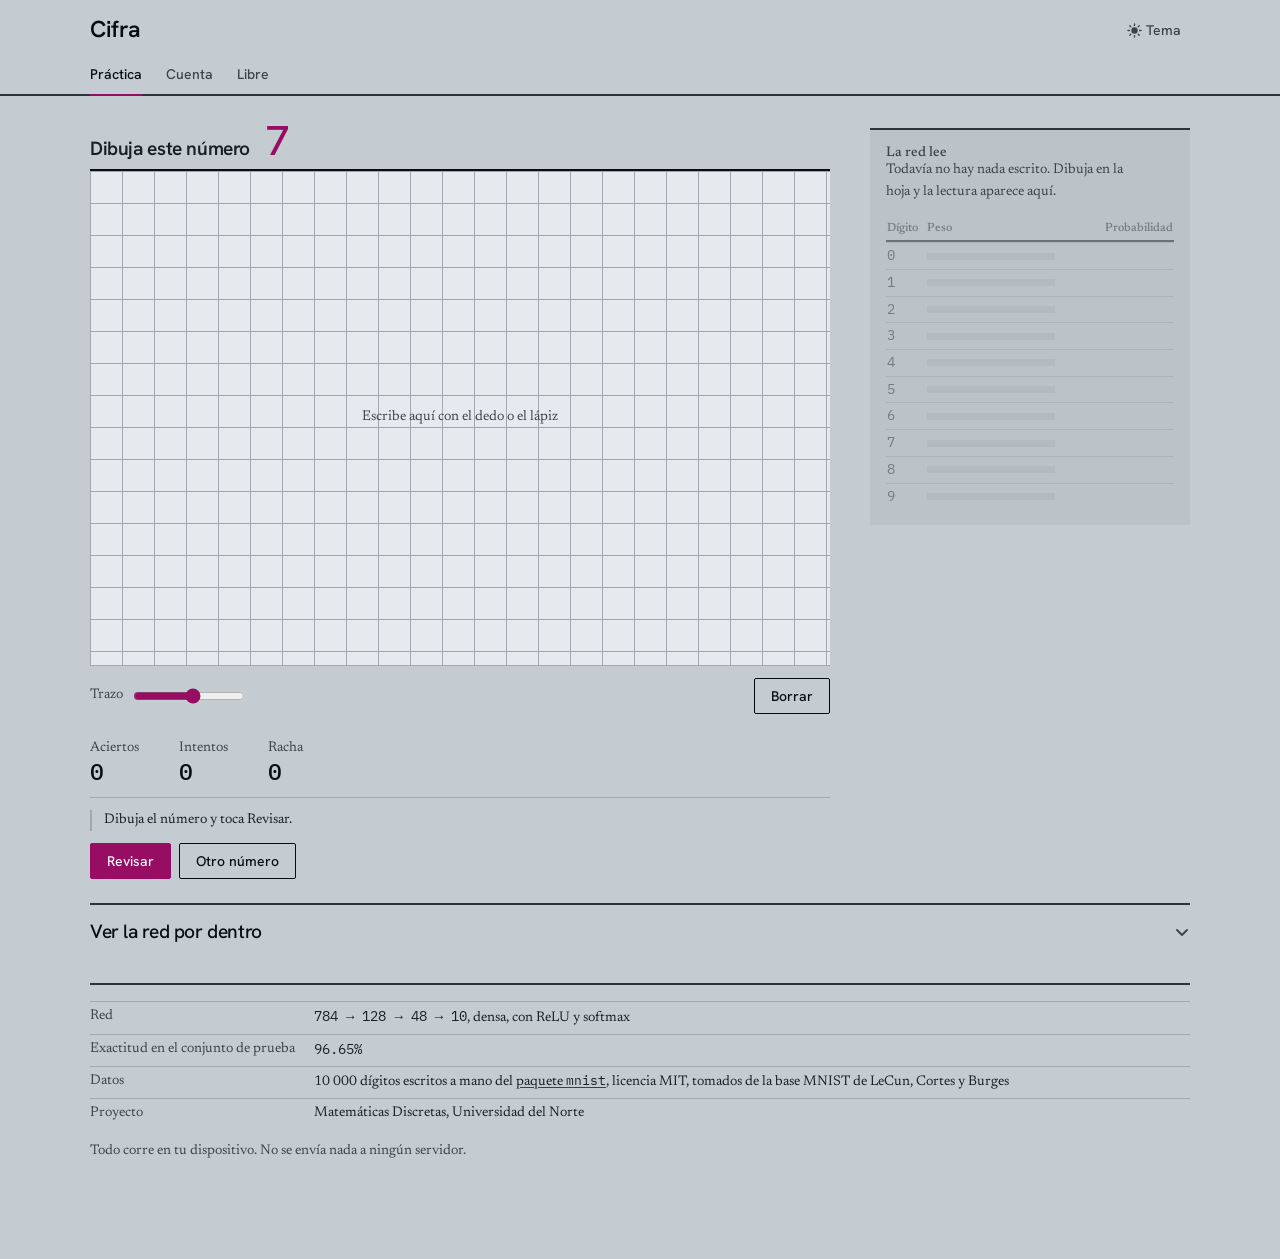
==== commit a7cfcf7a: "Rediseña la pantalla: de tarjetas genéricas a una publicación de cifras La app funcionaba pero se ve" ====
--- a/Cifra-un-solo-archivo.html
+++ b/Cifra-un-solo-archivo.html
@@ -3,981 +3,971 @@
 <head>
 <meta charset="utf-8">
 <meta name="viewport" content="width=device-width, initial-scale=1, viewport-fit=cover">
-<meta name="theme-color" content="#FBFAF6" media="(prefers-color-scheme: light)">
-<meta name="theme-color" content="#141821" media="(prefers-color-scheme: dark)">
-<meta name="description" content="Reconocedor de dígitos escritos a mano con una red neuronal que corre en el navegador, con un panel para ver la red por dentro. Proyecto de Matemáticas Discretas.">
-<title>Cifra · reconocedor de dígitos</title>
-<link rel="preconnect" href="https://fonts.googleapis.com">
-<link rel="preconnect" href="https://fonts.gstatic.com" crossorigin>
-<link rel="stylesheet" href="https://fonts.googleapis.com/css2?family=Fraunces:opsz,wght@9..144,600;9..144,700&family=IBM+Plex+Mono:wght@400;500&family=IBM+Plex+Sans:wght@400;500;600&display=swap">
+<meta name="theme-color" content="#c4cbd2" media="(prefers-color-scheme: light)">
+<meta name="theme-color" content="#091017" media="(prefers-color-scheme: dark)">
+<meta name="description" content="Se escribe un número a mano y una red neuronal lo lee en el navegador, con un panel que muestra las neuronas, el cálculo y la matemática discreta detrás.">
+<title>Cifra</title>
 <style>
-/* estilos.css — Cifra
- * Idea visual: una hoja de cuaderno cuadriculado. El fondo lleva la cuadrícula,
- * el texto es tinta y el acento es el azul de un bolígrafo. El segundo acento,
- * mango, marca lo que el modo de práctica celebra.
- */
+/* Hallmark · shape: app screen · genre: editorial · theme: Almanac (deal 2/3, seed herramienta-donde-escribe-numero-1903·3b3cb8bc·2026-11-10·r0) · redesign: full
+ * nav: a top bar, the wordmark over a tab strip, the theme control at the end (the project's own shell, kept) · signature: the reading ledger, ten digits with their probability in mono, the winning row in magenta · states: empty, drawing, read, failed to load
+ * axes: mid/grotesk-sans/chromatic-magenta · posture: restrained · contrast: pass · v2.0.0 */
+/* Hallmark · reworded the h1: the product name "Cifra" moved to the wordmark and the h1 now names the task ("Dibuja este número") · on an app screen the heading is the work, not the brand */
+/* Hallmark · dismissed 41 · .cifra-detectada canvas holds a drawn digit and no text */
+/* Hallmark · pre-emit critique: P4 H5 E4 S5 R4 V4 · weakest: E, five panel sections and three modes is a lot of surface, so the page climbs two rungs only (the sheet and the well) and every other seam is a hairline */
+/* Hallmark · answered F7 · two surfaces by role: the sheet carries what is written on, the well carries what is read back */
 
 :root {
-  /* color */
-  --papel: #FBFAF6;
-  --papel-hundido: #F2F0E9;
-  --tarjeta: #FFFFFF;
-  --cuadricula: rgba(29, 63, 191, 0.07);
-  --cuadricula-fuerte: rgba(29, 63, 191, 0.13);
-  --tinta: #1A2130;
-  --tinta-suave: #5B6478;
-  --tinta-tenue: #8A91A1;
-  --borde: #E2DFD5;
-  --acento: #1D3FBF;
-  --acento-claro: #E8ECFB;
-  --mango: #D9762B;
-  --mango-claro: #FBEEE1;
-  --bien: #1F7A4D;
-  --bien-claro: #E4F3EB;
-  --mal: #C0392B;
-  --calido: #F6F3EA;
-
-  /* tipografía */
-  --display: "Fraunces", Georgia, "Times New Roman", serif;
-  --texto: "IBM Plex Sans", system-ui, -apple-system, "Segoe UI", sans-serif;
-  --mono: "IBM Plex Mono", ui-monospace, "SF Mono", Menlo, monospace;
-
-  /* medidas */
-  --radio: 14px;
-  --radio-chico: 9px;
-  --gutter: max(16px, env(safe-area-inset-left, 0px));
-  --gutter-der: max(16px, env(safe-area-inset-right, 0px));
-  --sombra: 0 1px 2px rgba(26, 33, 48, .05), 0 6px 20px rgba(26, 33, 48, .05);
-
   color-scheme: light;
+  --space-3xs: 2px; --space-2xs: 4px; --space-xs: 8px; --space-sm: 12px; --space-md: 16px; --space-lg: 24px; --space-xl: 40px; --space-2xl: 64px; --space-3xl: 96px; --space-4xl: 144px;
+  --text-xs: 0.75rem; --text-sm: 0.875rem; --text-md: 1rem; --text-lg: 1.2rem; --text-xl: 1.44rem; --text-2xl: 1.728rem; --text-3xl: 2.074rem;
+  --text-display-s: 1.44rem; --text-display: 1.728rem; --text-section: 1.2rem; --text-title: 1rem; --text-lead: 1rem;
+  --ease-out: cubic-bezier(0.16, 1, 0.3, 1); --ease-in: cubic-bezier(0.7, 0, 0.84, 0); --ease-in-out: cubic-bezier(0.65, 0, 0.35, 1);
+  --dur-micro: 120ms; --dur-short: 220ms; --dur-long: 420ms;
+  --color-error: oklch(52% 0.19 27); --color-success: oklch(50% 0.12 150);
+  --container: 1440px; --gutter: 64px; --gap-columns: 32px; --section-gap-s: 120px; --section-gap: 144px; --section-gap-l: 176px;
+  --z-base: 1; --z-raised: 10; --z-dropdown: 100; --z-sticky: 200; --z-sticky-nav: 300; --z-modal: 400; --z-toast: 500; --z-tooltip: 600;
+  --color-paper: oklch(84% 0.012 245); --color-paper-2: oklch(81% 0.012 245); --color-paper-3: oklch(77% 0.012 245);
+  --color-ink: oklch(16% 0.020 245); --color-ink-2: oklch(24% 0.018 245); --color-muted: oklch(38% 0.016 245);
+  --color-rule: oklch(73% 0.013 240); --color-rule-2: oklch(32% 0.018 240);
+  --color-accent: oklch(45% 0.180 350); --color-accent-2: oklch(37% 0.160 350); --color-accent-ink: oklch(97% 0.006 245); --color-focus: oklch(46% 0.190 350);
+  --color-sheet: oklch(93.5% 0.008 245);
+  --font-display: "Hanken Grotesk", ui-sans-serif, system-ui, sans-serif;
+  --font-body: "Newsreader", ui-serif, Georgia, serif;
+  --font-outlier: "IBM Plex Mono", ui-monospace, monospace;
+  --radius-card: 0; --radius-pill: 2px; --rule-hair: 1px; --rule-bar: 2px; --shadow-card: none;
+  --tracking-display: -0.02em; --display-weight: 600;
+}
+
+/* Tema oscuro: derivado, no invertido. La pizarra se hunde, la hoja sigue
+   siendo la superficie más clara y la magenta sube para seguir legible. */
+:root[data-tema="oscuro"] {
+  color-scheme: dark;
+  --color-paper: oklch(17% 0.018 245); --color-paper-2: oklch(21% 0.016 245); --color-paper-3: oklch(25% 0.015 245);
+  --color-ink: oklch(93% 0.010 245); --color-ink-2: oklch(86% 0.012 245); --color-muted: oklch(68% 0.014 245);
+  --color-rule: oklch(32% 0.016 240); --color-rule-2: oklch(58% 0.016 240);
+  --color-accent: oklch(68% 0.165 350); --color-accent-2: oklch(76% 0.150 350); --color-accent-ink: oklch(16% 0.020 245); --color-focus: oklch(70% 0.175 350);
+  --color-sheet: oklch(25.5% 0.016 245);
+  --color-error: oklch(72% 0.16 27); --color-success: oklch(74% 0.13 150);
 }
 
 @media (prefers-color-scheme: dark) {
   :root:not([data-tema="claro"]) {
-    --papel: #141821;
-    --papel-hundido: #0F131B;
-    --tarjeta: #1B2130;
-    --cuadricula: rgba(146, 164, 255, 0.07);
-    --cuadricula-fuerte: rgba(146, 164, 255, 0.12);
-    --tinta: #E7EAF2;
-    --tinta-suave: #A2ABBF;
-    --tinta-tenue: #717A8C;
-    --borde: #2A3243;
-    --acento: #8DA2FF;
-    --acento-claro: #222B44;
-    --mango: #E89B52;
-    --mango-claro: #332616;
-    --bien: #5FCB95;
-    --bien-claro: #16301F;
-    --mal: #F07A6C;
-    --calido: #1A202C;
-    --sombra: 0 1px 2px rgba(0, 0, 0, .3), 0 6px 20px rgba(0, 0, 0, .25);
     color-scheme: dark;
-  }
-}
-
-:root[data-tema="oscuro"] {
-  --papel: #141821;
-  --papel-hundido: #0F131B;
-  --tarjeta: #1B2130;
-  --cuadricula: rgba(146, 164, 255, 0.07);
-  --cuadricula-fuerte: rgba(146, 164, 255, 0.12);
-  --tinta: #E7EAF2;
-  --tinta-suave: #A2ABBF;
-  --tinta-tenue: #717A8C;
-  --borde: #2A3243;
-  --acento: #8DA2FF;
-  --acento-claro: #222B44;
-  --mango: #E89B52;
-  --mango-claro: #332616;
-  --bien: #5FCB95;
-  --bien-claro: #16301F;
-  --mal: #F07A6C;
-  --calido: #1A202C;
-  --sombra: 0 1px 2px rgba(0, 0, 0, .3), 0 6px 20px rgba(0, 0, 0, .25);
-  color-scheme: dark;
-}
-
-* { box-sizing: border-box; }
-
-html, body { margin: 0; padding: 0; }
-
-body {
-  background-color: var(--papel);
-  background-image:
-    linear-gradient(var(--cuadricula) 1px, transparent 1px),
-    linear-gradient(90deg, var(--cuadricula) 1px, transparent 1px);
-  background-size: 26px 26px;
-  color: var(--tinta);
-  font-family: var(--texto);
-  font-size: 15px;
-  line-height: 1.5;
+    --color-paper: oklch(17% 0.018 245); --color-paper-2: oklch(21% 0.016 245); --color-paper-3: oklch(25% 0.015 245);
+    --color-ink: oklch(93% 0.010 245); --color-ink-2: oklch(86% 0.012 245); --color-muted: oklch(68% 0.014 245);
+    --color-rule: oklch(32% 0.016 240); --color-rule-2: oklch(58% 0.016 240);
+    --color-accent: oklch(68% 0.165 350); --color-accent-2: oklch(76% 0.150 350); --color-accent-ink: oklch(16% 0.020 245); --color-focus: oklch(70% 0.175 350);
+    --color-sheet: oklch(25.5% 0.016 245);
+    --color-error: oklch(72% 0.16 27); --color-success: oklch(74% 0.13 150);
+  }
+}
+
+*, *::before, *::after { box-sizing: border-box; }
+html, body { overflow-x: clip; }
+html { scrollbar-color: var(--color-muted) var(--color-paper); scroll-padding-top: var(--space-3xl); }
+body { margin: 0; background: var(--color-paper); color: var(--color-ink); font-family: var(--font-body); font-size: var(--text-md); line-height: 1.55; -webkit-font-smoothing: antialiased; caret-color: var(--color-accent); }
+::selection { background: color-mix(in oklab, var(--color-accent) 22%, transparent); color: var(--color-ink); }
+:focus-visible { outline: 2px solid var(--color-focus); outline-offset: 2px; }
+a { color: inherit; text-decoration-thickness: 1px; text-underline-offset: 0.16em; }
+h1, h2, h3 { margin: 0; font-family: var(--font-display); font-weight: var(--display-weight, 700); font-synthesis: none; letter-spacing: var(--tracking-display); line-height: 1.05; overflow-wrap: break-word; min-width: 0; text-wrap: balance; }
+h1 { max-width: 20ch; font-size: var(--text-display); } h2 { max-width: 30ch; font-size: var(--text-section); } h3 { max-width: 40ch; font-size: var(--text-title); line-height: 1.2; }
+.lead { font-size: var(--text-lead); line-height: 1.45; max-width: 52ch; }
+p { margin: 0; text-wrap: pretty; }
+p:not([class]) { max-width: 65ch; }
+img, video { max-width: 100%; height: auto; display: block; }
+svg { display: block; }
+[hidden] { display: none !important; }
+button, input, select, textarea { font: inherit; }
+.container { width: 100%; max-width: var(--container); margin-inline: auto; padding-inline: var(--gutter); box-sizing: border-box; }
+.num, .figure, td.num { font-variant-numeric: tabular-nums; }
+.visually-hidden { position: absolute; width: 1px; height: 1px; overflow: hidden; clip-path: inset(50%); white-space: nowrap; }
+[data-slot] { position: relative; overflow: hidden; background: linear-gradient(160deg, var(--color-paper-2, var(--color-paper)), var(--color-paper-3, var(--color-paper))); }
+[data-slot] > img { position: absolute; inset: 0; width: 100%; height: 100%; object-fit: cover; z-index: 1; }
+[data-slot]:has(> img) > :not(img):not([data-keep]) { display: none !important; }
+@media (max-width: 60rem) { :root { --gutter: 24px; --section-gap-s: 80px; --section-gap: 96px; --section-gap-l: 120px; } }
+@media (max-width: 40rem) { :root { --gutter: 16px; --section-gap-s: 56px; --section-gap: 72px; --section-gap-l: 96px; --gap-columns: 16px; } }
+@media (prefers-reduced-motion: reduce) { *:not(.keep-motion), *:not(.keep-motion)::before, *:not(.keep-motion)::after { animation-duration: 0.01ms !important; animation-iteration-count: 1 !important; transition-duration: 0.01ms !important; scroll-behavior: auto !important; } }
+/* photographs: muted */
+[data-slot] > img { filter: saturate(0.65) contrast(0.97); }
+
+
+/* ---------- tipografías propias, para que la página funcione sin internet ---------- */
+
+@font-face {
+  font-family: "Hanken Grotesk";
+  font-style: normal;
+  font-weight: 100 900;
+  font-display: swap;
+  src: url("[data-uri]") format("woff2");
+  unicode-range: U+0000-00FF, U+0131, U+0152-0153, U+02BB-02BC, U+02C6, U+02DA, U+02DC, U+0304, U+0308, U+0329, U+2000-206F, U+20AC, U+2122, U+2191-2193, U+2212, U+2215, U+FEFF, U+FFFD;
+}
+@font-face {
+  font-family: "Hanken Grotesk";
+  font-style: normal;
+  font-weight: 100 900;
+  font-display: swap;
+  src: url("[data-uri]") format("woff2");
+  unicode-range: U+0100-02BA, U+02BD-02C5, U+02C7-02CC, U+02CE-02D7, U+02DD-02FF, U+1E00-1E9F, U+1EF2-1EFF, U+2020, U+20A0-20AB, U+2113, U+2C60-2C7F, U+A720-A7FF;
+}
+@font-face {
+  font-family: "Newsreader";
+  font-style: normal;
+  font-weight: 200 800;
+  font-display: swap;
+  src: url("[data-uri]") format("woff2");
+  unicode-range: U+0000-00FF, U+0131, U+0152-0153, U+02BB-02BC, U+02C6, U+02DA, U+02DC, U+0304, U+0308, U+0329, U+2000-206F, U+20AC, U+2122, U+2191-2193, U+2212, U+2215, U+FEFF, U+FFFD;
+}
+@font-face {
+  font-family: "Newsreader";
+  font-style: normal;
+  font-weight: 200 800;
+  font-display: swap;
+  src: url("[data-uri]") format("woff2");
+  unicode-range: U+0100-02BA, U+02BD-02C5, U+02C7-02CC, U+02CE-02D7, U+02DD-02FF, U+1E00-1E9F, U+1EF2-1EFF, U+2020, U+20A0-20AB, U+2113, U+2C60-2C7F, U+A720-A7FF;
+}
+@font-face {
+  font-family: "Newsreader";
+  font-style: italic;
+  font-weight: 200 800;
+  font-display: swap;
+  src: url("[data-uri]") format("woff2");
+  unicode-range: U+0000-00FF, U+0131, U+0152-0153, U+02BB-02BC, U+02C6, U+02DA, U+02DC, U+2000-206F, U+20AC, U+2122, U+2212, U+FEFF, U+FFFD;
+}
+@font-face {
+  font-family: "IBM Plex Mono";
+  font-style: normal;
+  font-weight: 400;
+  font-display: swap;
+  src: url("[data-uri]